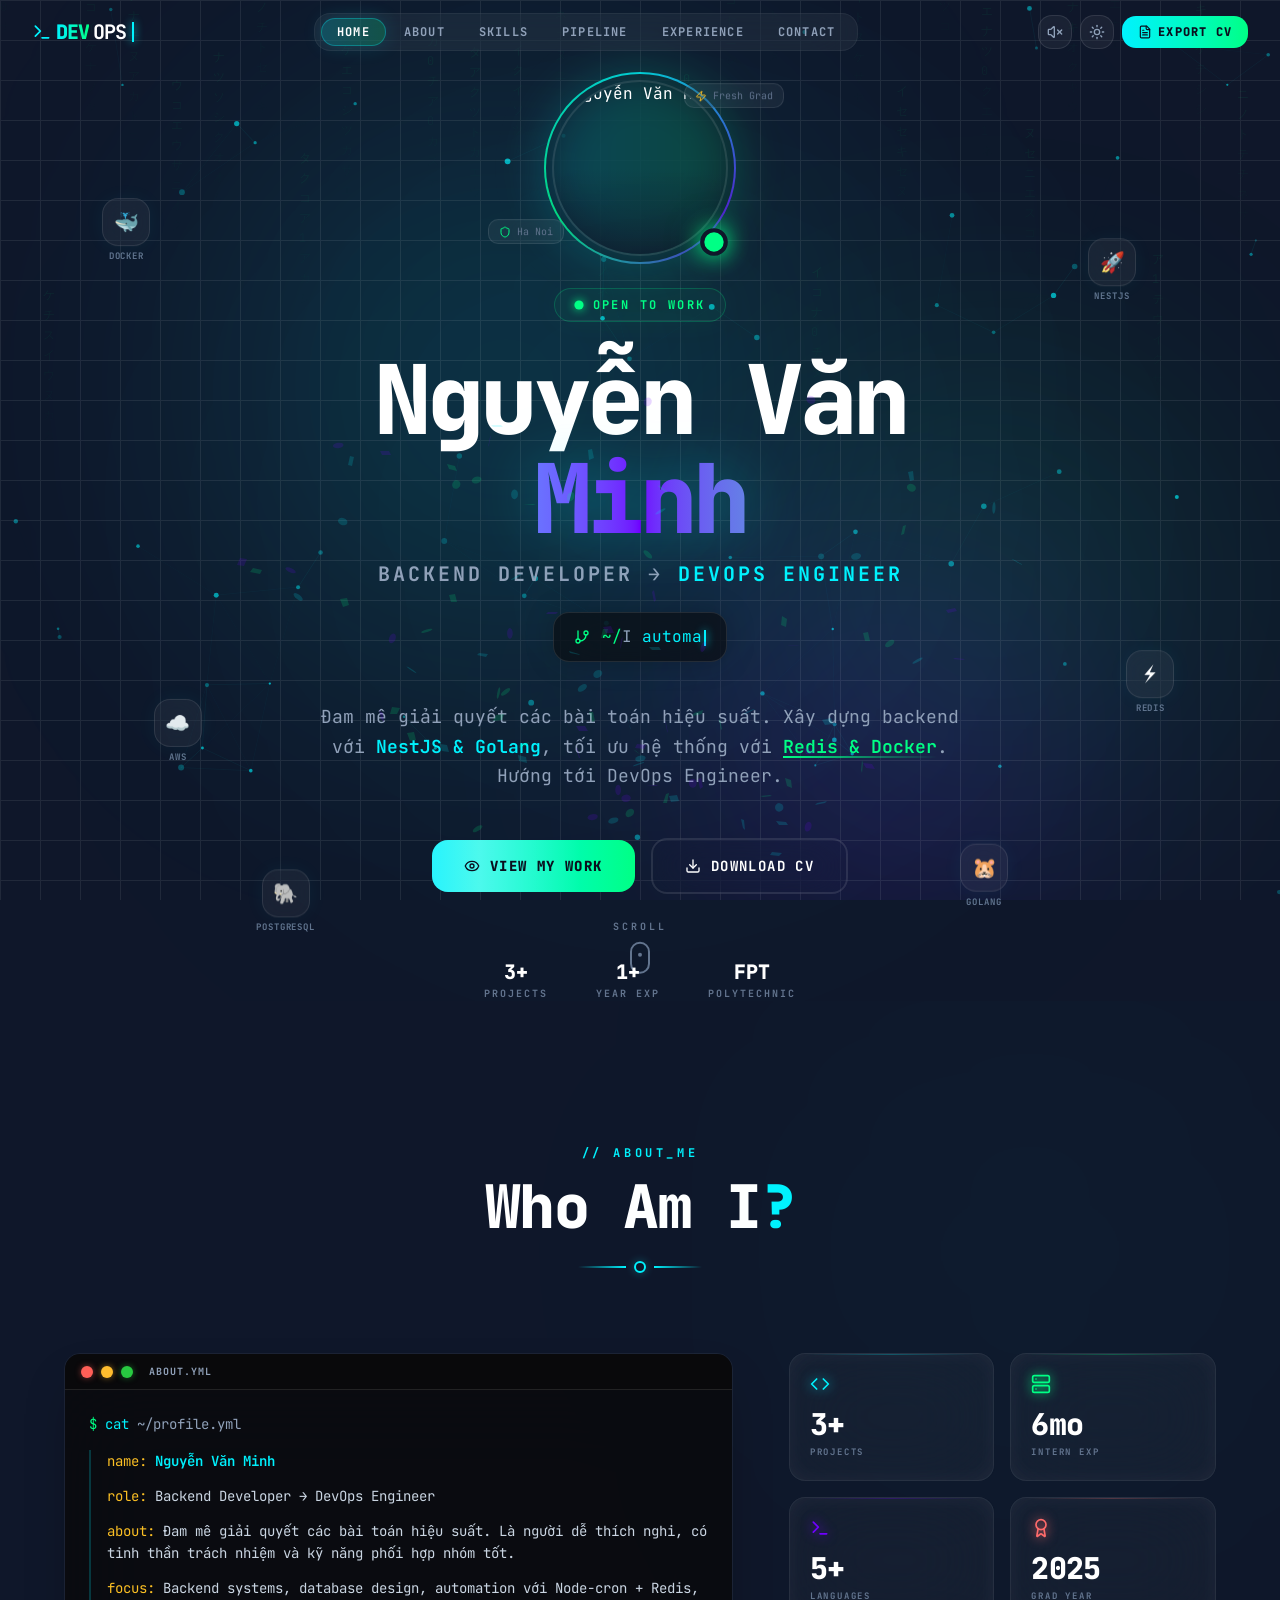
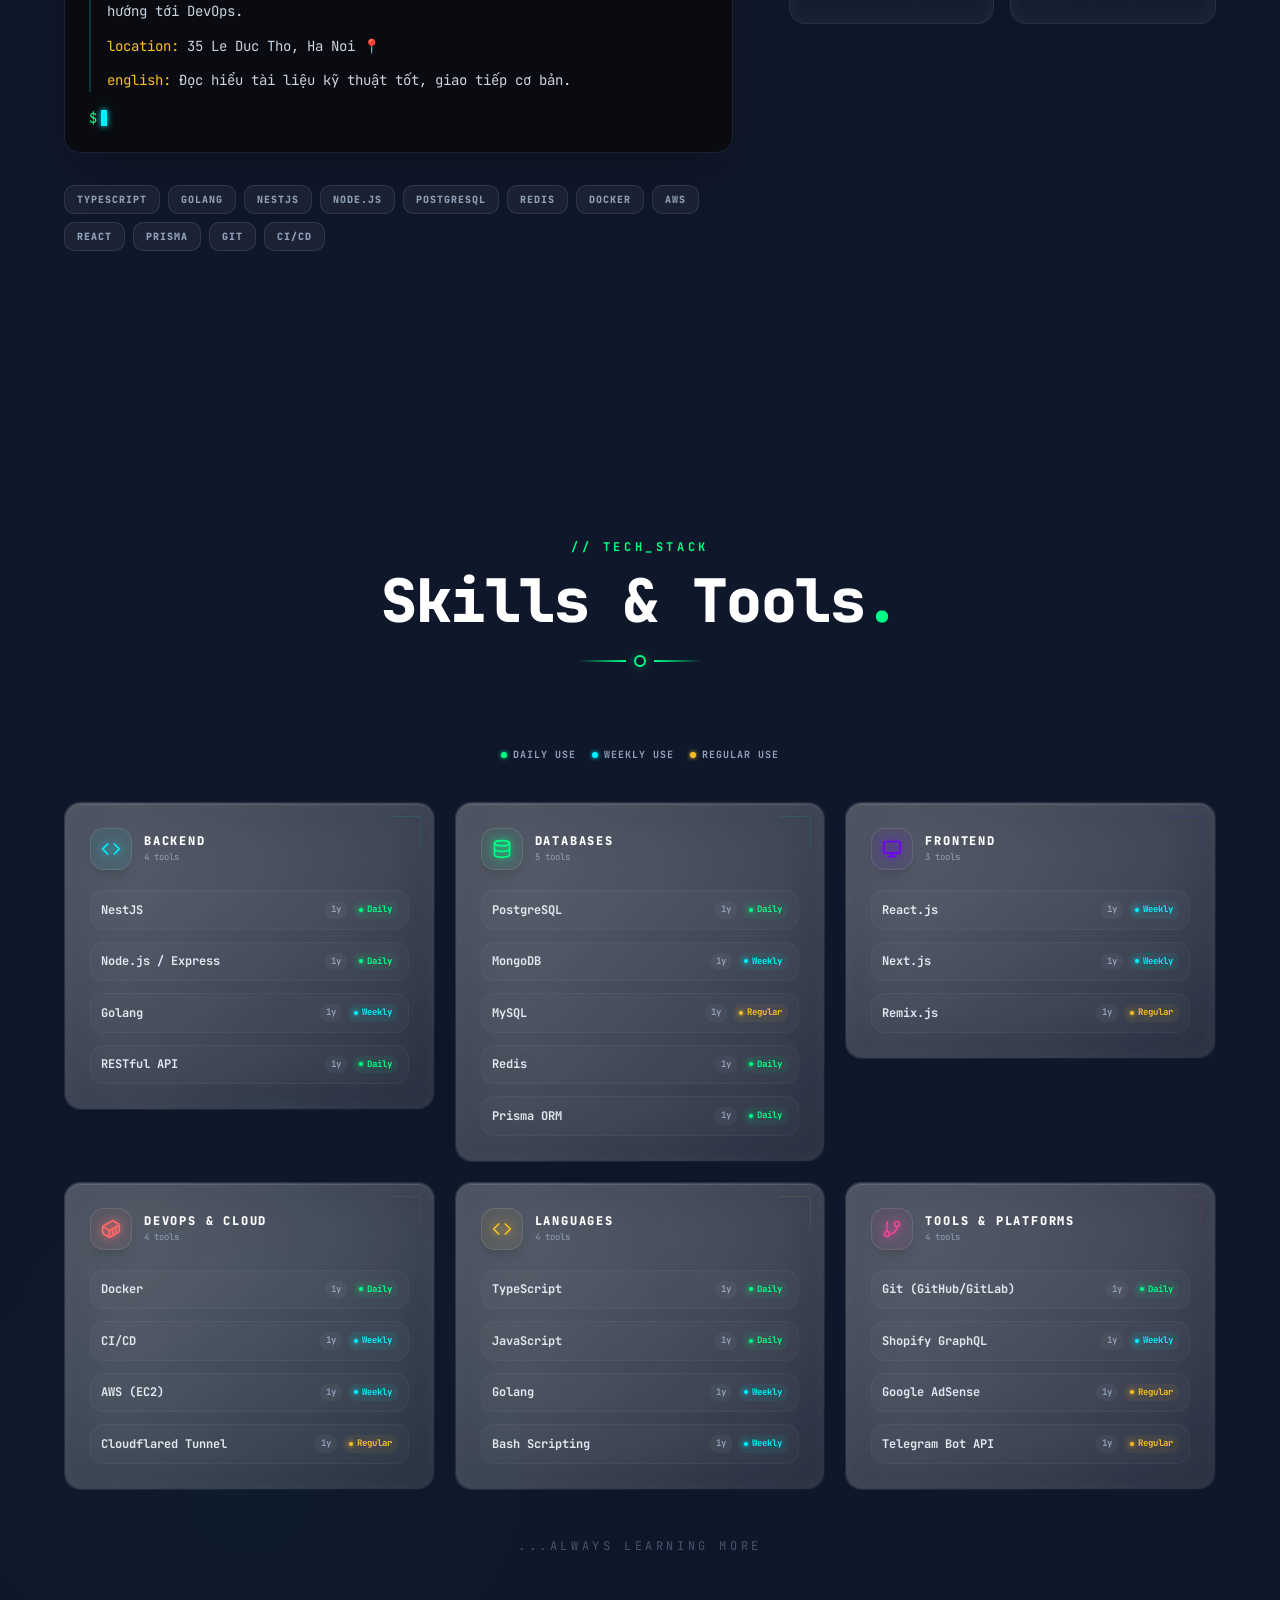
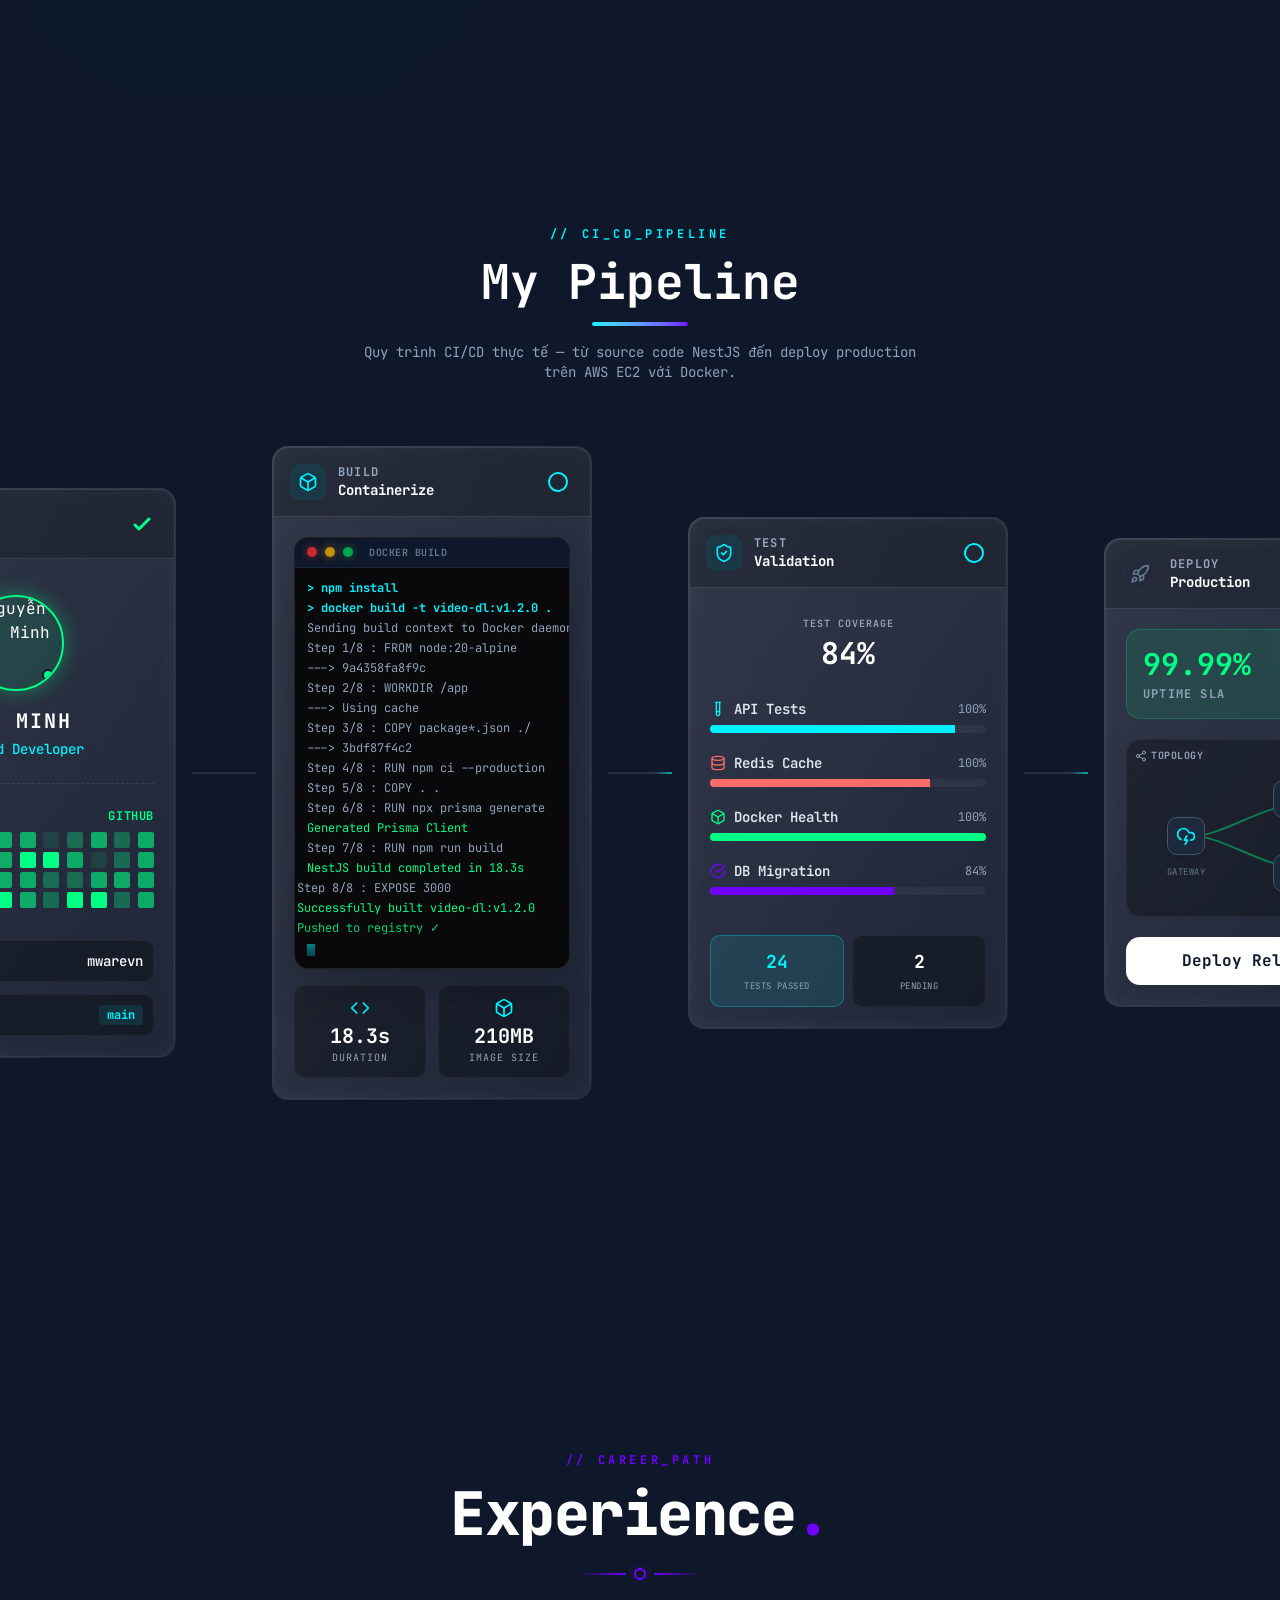
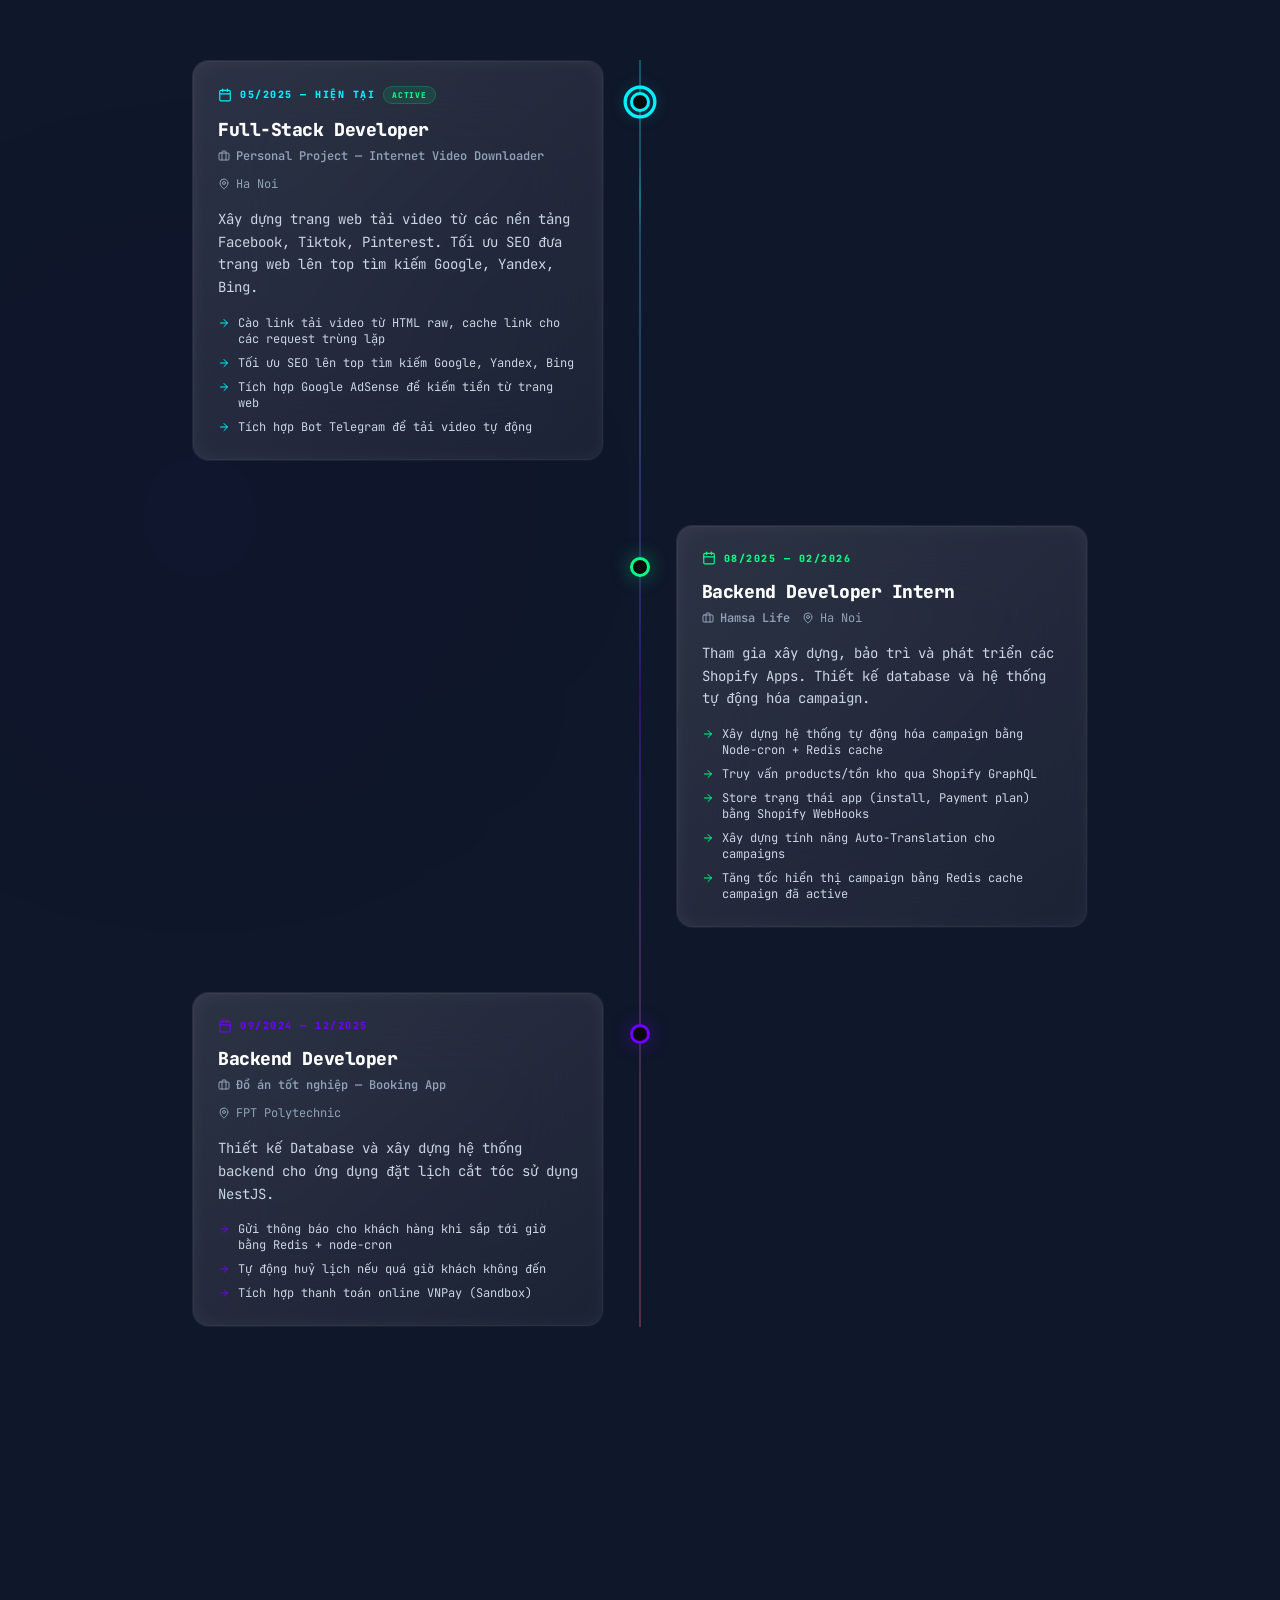
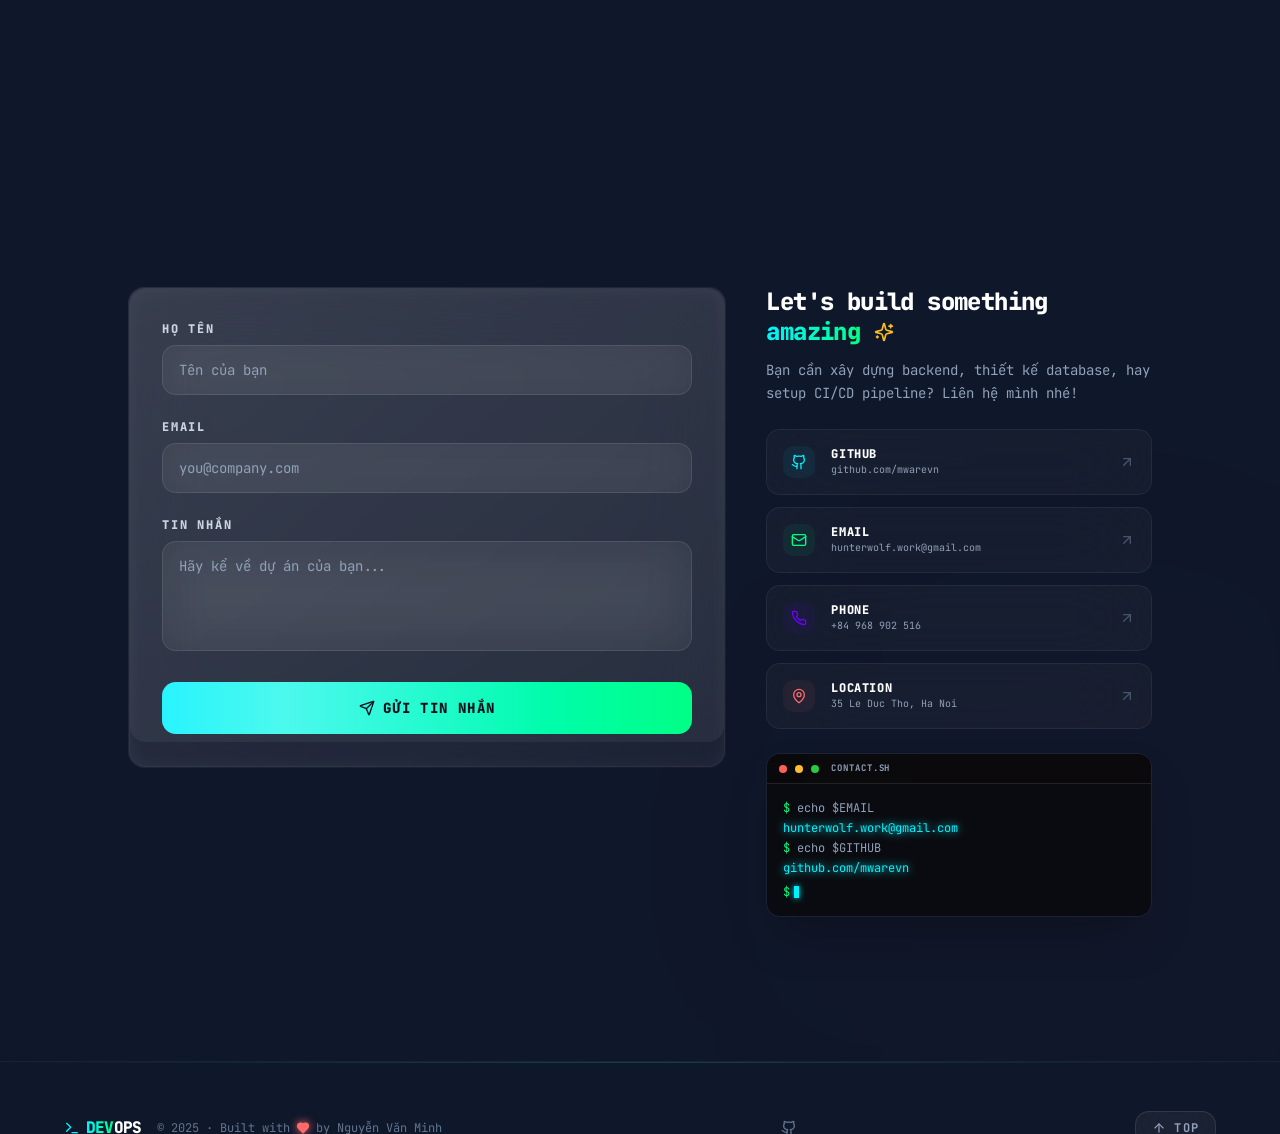
==== index.html @ 33ef6619 "Add files via upload" ====
<!DOCTYPE html>
  <html lang="en">
    <head>
      <meta charset="UTF-8" />
      <meta name="viewport" content="width=device-width, initial-scale=1.0" />
      <title>DevOps Engineer Portfolio Landing Page</title>
      <script type="module" crossorigin src="/assets/index-mAZN2UxW.js"></script>
      <link rel="stylesheet" crossorigin href="/assets/index-B9YhOsLS.css">
    </head>

    <body>
      <div id="root"></div>
    </body>
  </html>
---- assets/index-B9YhOsLS.css ----
@import"https://fonts.googleapis.com/css2?family=JetBrains+Mono:wght@100..800&family=Inter:wght@300;400;500;600;700;800;900&family=Outfit:wght@300;400;500;600;700;800;900&display=swap";/*! tailwindcss v4.1.12 | MIT License | https://tailwindcss.com */@layer properties{@supports (((-webkit-hyphens:none)) and (not (margin-trim:inline))) or ((-moz-orient:inline) and (not (color:rgb(from red r g b)))){*,:before,:after,::backdrop{--tw-translate-x:0;--tw-translate-y:0;--tw-translate-z:0;--tw-rotate-x:initial;--tw-rotate-y:initial;--tw-rotate-z:initial;--tw-skew-x:initial;--tw-skew-y:initial;--tw-space-y-reverse:0;--tw-space-x-reverse:0;--tw-border-style:solid;--tw-gradient-position:initial;--tw-gradient-from:#0000;--tw-gradient-via:#0000;--tw-gradient-to:#0000;--tw-gradient-stops:initial;--tw-gradient-via-stops:initial;--tw-gradient-from-position:0%;--tw-gradient-via-position:50%;--tw-gradient-to-position:100%;--tw-leading:initial;--tw-font-weight:initial;--tw-tracking:initial;--tw-ordinal:initial;--tw-slashed-zero:initial;--tw-numeric-figure:initial;--tw-numeric-spacing:initial;--tw-numeric-fraction:initial;--tw-shadow:0 0 #0000;--tw-shadow-color:initial;--tw-shadow-alpha:100%;--tw-inset-shadow:0 0 #0000;--tw-inset-shadow-color:initial;--tw-inset-shadow-alpha:100%;--tw-ring-color:initial;--tw-ring-shadow:0 0 #0000;--tw-inset-ring-color:initial;--tw-inset-ring-shadow:0 0 #0000;--tw-ring-inset:initial;--tw-ring-offset-width:0px;--tw-ring-offset-color:#fff;--tw-ring-offset-shadow:0 0 #0000;--tw-outline-style:solid;--tw-blur:initial;--tw-brightness:initial;--tw-contrast:initial;--tw-grayscale:initial;--tw-hue-rotate:initial;--tw-invert:initial;--tw-opacity:initial;--tw-saturate:initial;--tw-sepia:initial;--tw-drop-shadow:initial;--tw-drop-shadow-color:initial;--tw-drop-shadow-alpha:100%;--tw-drop-shadow-size:initial;--tw-backdrop-blur:initial;--tw-backdrop-brightness:initial;--tw-backdrop-contrast:initial;--tw-backdrop-grayscale:initial;--tw-backdrop-hue-rotate:initial;--tw-backdrop-invert:initial;--tw-backdrop-opacity:initial;--tw-backdrop-saturate:initial;--tw-backdrop-sepia:initial;--tw-duration:initial;--tw-ease:initial;--tw-scale-x:1;--tw-scale-y:1;--tw-scale-z:1;--tw-content:"";--tw-animation-delay:0s;--tw-animation-direction:normal;--tw-animation-duration:initial;--tw-animation-fill-mode:none;--tw-animation-iteration-count:1;--tw-enter-blur:0;--tw-enter-opacity:1;--tw-enter-rotate:0;--tw-enter-scale:1;--tw-enter-translate-x:0;--tw-enter-translate-y:0;--tw-exit-blur:0;--tw-exit-opacity:1;--tw-exit-rotate:0;--tw-exit-scale:1;--tw-exit-translate-x:0;--tw-exit-translate-y:0}}}body{color:#fff;background-color:#0f172a;font-family:Inter,Outfit,sans-serif;overflow-x:hidden}.font-mono{font-family:JetBrains Mono,monospace!important}html{scroll-behavior:smooth;overflow-x:hidden}::-webkit-scrollbar{width:6px;height:6px}::-webkit-scrollbar-track{background:0 0}::-webkit-scrollbar-thumb{background:#00f2fe26;border-radius:3px}::-webkit-scrollbar-thumb:hover{background:#00f2fe66}.custom-scrollbar::-webkit-scrollbar{width:4px;height:4px}.custom-scrollbar::-webkit-scrollbar-track{background:#0003;border-radius:4px}.custom-scrollbar::-webkit-scrollbar-thumb{background:#ffffff14;border-radius:4px}.custom-scrollbar::-webkit-scrollbar-thumb:hover{background:#00f2fe66}@keyframes spin-slow{0%{transform:rotate(0)}to{transform:rotate(360deg)}}.animate-spin-slow{animation:6s linear infinite spin-slow}.bg-gradient-conic{background:conic-gradient(#00f2fe,#7000ff,#00ff85,#00f2fe)}@keyframes shimmer{0%{background-position:-200% 0}to{background-position:200% 0}}::selection{color:#fff;background:#00f2fe40}@keyframes pulse-glow{0%,to{box-shadow:0 0 15px #00f2fe33}50%{box-shadow:0 0 25px #00f2fe66}}@layer theme{:root,:host{--font-sans:ui-sans-serif,system-ui,sans-serif,"Apple Color Emoji","Segoe UI Emoji","Segoe UI Symbol","Noto Color Emoji";--font-mono:ui-monospace,SFMono-Regular,Menlo,Monaco,Consolas,"Liberation Mono","Courier New",monospace;--color-red-400:oklch(70.4% .191 22.216);--color-red-500:oklch(63.7% .237 25.331);--color-yellow-500:oklch(79.5% .184 86.047);--color-green-500:oklch(72.3% .219 149.579);--color-cyan-200:oklch(91.7% .08 205.041);--color-blue-200:oklch(88.2% .059 254.128);--color-indigo-200:oklch(87% .065 274.039);--color-purple-400:oklch(71.4% .203 305.504);--color-slate-50:oklch(98.4% .003 247.858);--color-slate-100:oklch(96.8% .007 247.896);--color-slate-200:oklch(92.9% .013 255.508);--color-slate-300:oklch(86.9% .022 252.894);--color-slate-400:oklch(70.4% .04 256.788);--color-slate-500:oklch(55.4% .046 257.417);--color-slate-600:oklch(44.6% .043 257.281);--color-slate-700:oklch(37.2% .044 257.287);--color-slate-800:oklch(27.9% .041 260.031);--color-slate-900:oklch(20.8% .042 265.755);--color-gray-100:oklch(96.7% .003 264.542);--color-black:#000;--color-white:#fff;--spacing:.25rem;--container-sm:24rem;--container-md:28rem;--container-lg:32rem;--container-xl:36rem;--container-2xl:42rem;--container-3xl:48rem;--container-4xl:56rem;--container-5xl:64rem;--container-6xl:72rem;--container-7xl:80rem;--text-xs:.75rem;--text-xs--line-height:calc(1/.75);--text-sm:.875rem;--text-sm--line-height:calc(1.25/.875);--text-base:1rem;--text-base--line-height: 1.5 ;--text-lg:1.125rem;--text-lg--line-height:calc(1.75/1.125);--text-xl:1.25rem;--text-xl--line-height:calc(1.75/1.25);--text-2xl:1.5rem;--text-2xl--line-height:calc(2/1.5);--text-3xl:1.875rem;--text-3xl--line-height: 1.2 ;--text-4xl:2.25rem;--text-4xl--line-height:calc(2.5/2.25);--text-5xl:3rem;--text-5xl--line-height:1;--text-6xl:3.75rem;--text-6xl--line-height:1;--text-8xl:6rem;--text-8xl--line-height:1;--font-weight-normal:400;--font-weight-medium:500;--font-weight-semibold:600;--font-weight-bold:700;--font-weight-black:900;--tracking-tighter:-.05em;--tracking-tight:-.025em;--tracking-wider:.05em;--tracking-widest:.1em;--leading-tight:1.25;--leading-relaxed:1.625;--radius-xs:.125rem;--radius-2xl:1rem;--radius-3xl:1.5rem;--ease-in-out:cubic-bezier(.4,0,.2,1);--animate-pulse:pulse 2s cubic-bezier(.4,0,.6,1)infinite;--blur-sm:8px;--blur-md:12px;--blur-xl:24px;--blur-2xl:40px;--aspect-video:16/9;--default-transition-duration:.15s;--default-transition-timing-function:cubic-bezier(.4,0,.2,1);--default-font-family:var(--font-sans);--default-mono-font-family:var(--font-mono);--color-border:var(--border)}}@layer base{*,:after,:before,::backdrop{box-sizing:border-box;border:0 solid;margin:0;padding:0}::file-selector-button{box-sizing:border-box;border:0 solid;margin:0;padding:0}html,:host{-webkit-text-size-adjust:100%;-moz-tab-size:4;tab-size:4;line-height:1.5;font-family:var(--default-font-family,ui-sans-serif,system-ui,sans-serif,"Apple Color Emoji","Segoe UI Emoji","Segoe UI Symbol","Noto Color Emoji");font-feature-settings:var(--default-font-feature-settings,normal);font-variation-settings:var(--default-font-variation-settings,normal);-webkit-tap-highlight-color:transparent}hr{height:0;color:inherit;border-top-width:1px}abbr:where([title]){-webkit-text-decoration:underline dotted;text-decoration:underline dotted}h1,h2,h3,h4,h5,h6{font-size:inherit;font-weight:inherit}a{color:inherit;-webkit-text-decoration:inherit;text-decoration:inherit}b,strong{font-weight:bolder}code,kbd,samp,pre{font-family:var(--default-mono-font-family,ui-monospace,SFMono-Regular,Menlo,Monaco,Consolas,"Liberation Mono","Courier New",monospace);font-feature-settings:var(--default-mono-font-feature-settings,normal);font-variation-settings:var(--default-mono-font-variation-settings,normal);font-size:1em}small{font-size:80%}sub,sup{vertical-align:baseline;font-size:75%;line-height:0;position:relative}sub{bottom:-.25em}sup{top:-.5em}table{text-indent:0;border-color:inherit;border-collapse:collapse}:-moz-focusring{outline:auto}progress{vertical-align:baseline}summary{display:list-item}ol,ul,menu{list-style:none}img,svg,video,canvas,audio,iframe,embed,object{vertical-align:middle;display:block}img,video{max-width:100%;height:auto}button,input,select,optgroup,textarea{font:inherit;font-feature-settings:inherit;font-variation-settings:inherit;letter-spacing:inherit;color:inherit;opacity:1;background-color:#0000;border-radius:0}::file-selector-button{font:inherit;font-feature-settings:inherit;font-variation-settings:inherit;letter-spacing:inherit;color:inherit;opacity:1;background-color:#0000;border-radius:0}:where(select:is([multiple],[size])) optgroup{font-weight:bolder}:where(select:is([multiple],[size])) optgroup option{padding-inline-start:20px}::file-selector-button{margin-inline-end:4px}::placeholder{opacity:1}@supports (not ((-webkit-appearance:-apple-pay-button))) or (contain-intrinsic-size:1px){::placeholder{color:currentColor}@supports (color:color-mix(in lab,red,red)){::placeholder{color:color-mix(in oklab,currentcolor 50%,transparent)}}}textarea{resize:vertical}::-webkit-search-decoration{-webkit-appearance:none}::-webkit-date-and-time-value{min-height:1lh;text-align:inherit}::-webkit-datetime-edit{display:inline-flex}::-webkit-datetime-edit-fields-wrapper{padding:0}::-webkit-datetime-edit{padding-block:0}::-webkit-datetime-edit-year-field{padding-block:0}::-webkit-datetime-edit-month-field{padding-block:0}::-webkit-datetime-edit-day-field{padding-block:0}::-webkit-datetime-edit-hour-field{padding-block:0}::-webkit-datetime-edit-minute-field{padding-block:0}::-webkit-datetime-edit-second-field{padding-block:0}::-webkit-datetime-edit-millisecond-field{padding-block:0}::-webkit-datetime-edit-meridiem-field{padding-block:0}::-webkit-calendar-picker-indicator{line-height:1}:-moz-ui-invalid{box-shadow:none}button,input:where([type=button],[type=reset],[type=submit]){-webkit-appearance:button;-moz-appearance:button;appearance:button}::file-selector-button{-webkit-appearance:button;-moz-appearance:button;appearance:button}::-webkit-inner-spin-button{height:auto}::-webkit-outer-spin-button{height:auto}[hidden]:where(:not([hidden=until-found])){display:none!important}*{border-color:var(--border);outline-color:var(--ring)}@supports (color:color-mix(in lab,red,red)){*{outline-color:color-mix(in oklab,var(--ring)50%,transparent)}}body{background-color:var(--background);color:var(--foreground)}html{font-size:var(--font-size)}h1{font-size:var(--text-2xl);font-weight:var(--font-weight-medium);line-height:1.5}h2{font-size:var(--text-xl);font-weight:var(--font-weight-medium);line-height:1.5}h3{font-size:var(--text-lg);font-weight:var(--font-weight-medium);line-height:1.5}h4,label,button{font-size:var(--text-base);font-weight:var(--font-weight-medium);line-height:1.5}input{font-size:var(--text-base);font-weight:var(--font-weight-normal);line-height:1.5}}@layer components;@layer utilities{.\@container\/card-header{container:card-header/inline-size}.pointer-events-none{pointer-events:none}.invisible{visibility:hidden}.sr-only{clip:rect(0,0,0,0);white-space:nowrap;border-width:0;width:1px;height:1px;margin:-1px;padding:0;position:absolute;overflow:hidden}.absolute{position:absolute}.fixed{position:fixed}.relative{position:relative}.-inset-1{inset:calc(var(--spacing)*-1)}.-inset-2{inset:calc(var(--spacing)*-2)}.inset-0{inset:calc(var(--spacing)*0)}.inset-\[2px\]{top:2px;right:2px;bottom:2px;left:2px}.inset-x-0{inset-inline:calc(var(--spacing)*0)}.inset-y-0{inset-block:calc(var(--spacing)*0)}.-top-8{top:calc(var(--spacing)*-8)}.-top-12{top:calc(var(--spacing)*-12)}.top-0{top:calc(var(--spacing)*0)}.top-1\.5{top:calc(var(--spacing)*1.5)}.top-1\/2{top:50%}.top-1\/3{top:33.3333%}.top-2{top:calc(var(--spacing)*2)}.top-3{top:calc(var(--spacing)*3)}.top-3\.5{top:calc(var(--spacing)*3.5)}.top-4{top:calc(var(--spacing)*4)}.top-8{top:calc(var(--spacing)*8)}.top-10{top:calc(var(--spacing)*10)}.top-20{top:calc(var(--spacing)*20)}.top-\[1px\]{top:1px}.top-\[15\%\]{top:15%}.top-\[40\%\]{top:40%}.top-\[50\%\]{top:50%}.top-\[60\%\]{top:60%}.top-auto{top:auto}.top-full{top:100%}.-right-6{right:calc(var(--spacing)*-6)}.-right-12{right:calc(var(--spacing)*-12)}.-right-14{right:calc(var(--spacing)*-14)}.right-0{right:calc(var(--spacing)*0)}.right-1{right:calc(var(--spacing)*1)}.right-2{right:calc(var(--spacing)*2)}.right-3{right:calc(var(--spacing)*3)}.right-4{right:calc(var(--spacing)*4)}.right-6{right:calc(var(--spacing)*6)}.right-\[15\%\]{right:15%}.-bottom-6{bottom:calc(var(--spacing)*-6)}.-bottom-12{bottom:calc(var(--spacing)*-12)}.bottom-0{bottom:calc(var(--spacing)*0)}.bottom-1{bottom:calc(var(--spacing)*1)}.bottom-1\/2{bottom:50%}.bottom-1\/4{bottom:25%}.bottom-2{bottom:calc(var(--spacing)*2)}.bottom-4{bottom:calc(var(--spacing)*4)}.bottom-8{bottom:calc(var(--spacing)*8)}.bottom-10{bottom:calc(var(--spacing)*10)}.-left-12{left:calc(var(--spacing)*-12)}.-left-16{left:calc(var(--spacing)*-16)}.-left-\[45px\]{left:-45px}.left-0{left:calc(var(--spacing)*0)}.left-1{left:calc(var(--spacing)*1)}.left-1\/2{left:50%}.left-2{left:calc(var(--spacing)*2)}.left-4{left:calc(var(--spacing)*4)}.left-6{left:calc(var(--spacing)*6)}.left-\[18px\]{left:18px}.left-\[20\%\]{left:20%}.left-\[21px\]{left:21px}.left-\[50\%\]{left:50%}.left-\[60\%\]{left:60%}.left-\[130px\]{left:130px}.isolate{isolation:isolate}.-z-10{z-index:-10}.z-0{z-index:0}.z-10{z-index:10}.z-20{z-index:20}.z-50{z-index:50}.z-\[1\]{z-index:1}.z-\[99\]{z-index:99}.z-\[100\]{z-index:100}.z-\[200\]{z-index:200}.col-start-2{grid-column-start:2}.row-span-2{grid-row:span 2/span 2}.row-start-1{grid-row-start:1}.-mx-1{margin-inline:calc(var(--spacing)*-1)}.mx-2{margin-inline:calc(var(--spacing)*2)}.mx-3\.5{margin-inline:calc(var(--spacing)*3.5)}.mx-auto{margin-inline:auto}.my-0\.5{margin-block:calc(var(--spacing)*.5)}.my-1{margin-block:calc(var(--spacing)*1)}.my-4{margin-block:calc(var(--spacing)*4)}.-mt-0\.5{margin-top:calc(var(--spacing)*-.5)}.-mt-1{margin-top:calc(var(--spacing)*-1)}.-mt-4{margin-top:calc(var(--spacing)*-4)}.mt-0\.5{margin-top:calc(var(--spacing)*.5)}.mt-1{margin-top:calc(var(--spacing)*1)}.mt-1\.5{margin-top:calc(var(--spacing)*1.5)}.mt-2{margin-top:calc(var(--spacing)*2)}.mt-4{margin-top:calc(var(--spacing)*4)}.mt-12{margin-top:calc(var(--spacing)*12)}.mt-16{margin-top:calc(var(--spacing)*16)}.mt-auto{margin-top:auto}.mb-1{margin-bottom:calc(var(--spacing)*1)}.mb-1\.5{margin-bottom:calc(var(--spacing)*1.5)}.mb-2{margin-bottom:calc(var(--spacing)*2)}.mb-3{margin-bottom:calc(var(--spacing)*3)}.mb-4{margin-bottom:calc(var(--spacing)*4)}.mb-5{margin-bottom:calc(var(--spacing)*5)}.mb-6{margin-bottom:calc(var(--spacing)*6)}.mb-8{margin-bottom:calc(var(--spacing)*8)}.mb-10{margin-bottom:calc(var(--spacing)*10)}.mb-12{margin-bottom:calc(var(--spacing)*12)}.mb-16{margin-bottom:calc(var(--spacing)*16)}.mb-20{margin-bottom:calc(var(--spacing)*20)}.-ml-4{margin-left:calc(var(--spacing)*-4)}.ml-0\.5{margin-left:calc(var(--spacing)*.5)}.ml-1{margin-left:calc(var(--spacing)*1)}.ml-2{margin-left:calc(var(--spacing)*2)}.ml-auto{margin-left:auto}.line-clamp-1{-webkit-line-clamp:1;-webkit-box-orient:vertical;display:-webkit-box;overflow:hidden}.block{display:block}.flex{display:flex}.grid{display:grid}.hidden{display:none}.inline{display:inline}.inline-block{display:inline-block}.inline-flex{display:inline-flex}.table{display:table}.table-caption{display:table-caption}.table-cell{display:table-cell}.table-row{display:table-row}.field-sizing-content{field-sizing:content}.aspect-square{aspect-ratio:1}.aspect-video{aspect-ratio:var(--aspect-video)}.size-2{width:calc(var(--spacing)*2);height:calc(var(--spacing)*2)}.size-2\.5{width:calc(var(--spacing)*2.5);height:calc(var(--spacing)*2.5)}.size-3{width:calc(var(--spacing)*3);height:calc(var(--spacing)*3)}.size-3\.5{width:calc(var(--spacing)*3.5);height:calc(var(--spacing)*3.5)}.size-4{width:calc(var(--spacing)*4);height:calc(var(--spacing)*4)}.size-7{width:calc(var(--spacing)*7);height:calc(var(--spacing)*7)}.size-8{width:calc(var(--spacing)*8);height:calc(var(--spacing)*8)}.size-9{width:calc(var(--spacing)*9);height:calc(var(--spacing)*9)}.size-10{width:calc(var(--spacing)*10);height:calc(var(--spacing)*10)}.size-full{width:100%;height:100%}.h-1{height:calc(var(--spacing)*1)}.h-1\.5{height:calc(var(--spacing)*1.5)}.h-2{height:calc(var(--spacing)*2)}.h-2\.5{height:calc(var(--spacing)*2.5)}.h-3{height:calc(var(--spacing)*3)}.h-3\.5{height:calc(var(--spacing)*3.5)}.h-4{height:calc(var(--spacing)*4)}.h-5{height:calc(var(--spacing)*5)}.h-6{height:calc(var(--spacing)*6)}.h-7{height:calc(var(--spacing)*7)}.h-8{height:calc(var(--spacing)*8)}.h-9{height:calc(var(--spacing)*9)}.h-10{height:calc(var(--spacing)*10)}.h-12{height:calc(var(--spacing)*12)}.h-14{height:calc(var(--spacing)*14)}.h-16{height:calc(var(--spacing)*16)}.h-20{height:calc(var(--spacing)*20)}.h-24{height:calc(var(--spacing)*24)}.h-32{height:calc(var(--spacing)*32)}.h-36{height:calc(var(--spacing)*36)}.h-40{height:calc(var(--spacing)*40)}.h-\[1\.15rem\]{height:1.15rem}.h-\[1px\]{height:1px}.h-\[2px\]{height:2px}.h-\[400px\]{height:400px}.h-\[450px\]{height:450px}.h-\[500px\]{height:500px}.h-\[800px\]{height:800px}.h-\[calc\(100\%-1px\)\]{height:calc(100% - 1px)}.h-\[var\(--radix-navigation-menu-viewport-height\)\]{height:var(--radix-navigation-menu-viewport-height)}.h-\[var\(--radix-select-trigger-height\)\]{height:var(--radix-select-trigger-height)}.h-auto{height:auto}.h-full{height:100%}.h-px{height:1px}.h-svh{height:100svh}.max-h-\(--radix-context-menu-content-available-height\){max-height:var(--radix-context-menu-content-available-height)}.max-h-\(--radix-dropdown-menu-content-available-height\){max-height:var(--radix-dropdown-menu-content-available-height)}.max-h-\(--radix-select-content-available-height\){max-height:var(--radix-select-content-available-height)}.max-h-\[90vh\]{max-height:90vh}.max-h-\[300px\]{max-height:300px}.max-h-\[calc\(90vh-80px\)\]{max-height:calc(90vh - 80px)}.min-h-0{min-height:calc(var(--spacing)*0)}.min-h-4{min-height:calc(var(--spacing)*4)}.min-h-16{min-height:calc(var(--spacing)*16)}.min-h-\[600px\]{min-height:600px}.min-h-screen{min-height:100vh}.min-h-svh{min-height:100svh}.w-\(--sidebar-width\){width:var(--sidebar-width)}.w-0{width:calc(var(--spacing)*0)}.w-1{width:calc(var(--spacing)*1)}.w-1\.5{width:calc(var(--spacing)*1.5)}.w-1\/3{width:33.3333%}.w-2{width:calc(var(--spacing)*2)}.w-2\.5{width:calc(var(--spacing)*2.5)}.w-3{width:calc(var(--spacing)*3)}.w-3\.5{width:calc(var(--spacing)*3.5)}.w-3\/4{width:75%}.w-4{width:calc(var(--spacing)*4)}.w-5{width:calc(var(--spacing)*5)}.w-6{width:calc(var(--spacing)*6)}.w-8{width:calc(var(--spacing)*8)}.w-9{width:calc(var(--spacing)*9)}.w-10{width:calc(var(--spacing)*10)}.w-12{width:calc(var(--spacing)*12)}.w-20{width:calc(var(--spacing)*20)}.w-24{width:calc(var(--spacing)*24)}.w-32{width:calc(var(--spacing)*32)}.w-36{width:calc(var(--spacing)*36)}.w-40{width:calc(var(--spacing)*40)}.w-64{width:calc(var(--spacing)*64)}.w-72{width:calc(var(--spacing)*72)}.w-\[2px\]{width:2px}.w-\[5px\]{width:5px}.w-\[6px\]{width:6px}.w-\[100px\]{width:100px}.w-\[400px\]{width:400px}.w-\[450px\]{width:450px}.w-\[500px\]{width:500px}.w-\[800px\]{width:800px}.w-auto{width:auto}.w-fit{width:fit-content}.w-full{width:100%}.w-max{width:max-content}.w-px{width:1px}.max-w-\(--skeleton-width\){max-width:var(--skeleton-width)}.max-w-2xl{max-width:var(--container-2xl)}.max-w-3xl{max-width:var(--container-3xl)}.max-w-4xl{max-width:var(--container-4xl)}.max-w-5xl{max-width:var(--container-5xl)}.max-w-6xl{max-width:var(--container-6xl)}.max-w-7xl{max-width:var(--container-7xl)}.max-w-\[1400px\]{max-width:1400px}.max-w-\[calc\(100\%-2rem\)\]{max-width:calc(100% - 2rem)}.max-w-max{max-width:max-content}.max-w-md{max-width:var(--container-md)}.max-w-xl{max-width:var(--container-xl)}.min-w-0{min-width:calc(var(--spacing)*0)}.min-w-5{min-width:calc(var(--spacing)*5)}.min-w-8{min-width:calc(var(--spacing)*8)}.min-w-9{min-width:calc(var(--spacing)*9)}.min-w-10{min-width:calc(var(--spacing)*10)}.min-w-\[8rem\]{min-width:8rem}.min-w-\[12rem\]{min-width:12rem}.min-w-\[var\(--radix-select-trigger-width\)\]{min-width:var(--radix-select-trigger-width)}.flex-1{flex:1}.shrink-0{flex-shrink:0}.grow{flex-grow:1}.grow-0{flex-grow:0}.basis-full{flex-basis:100%}.caption-bottom{caption-side:bottom}.border-collapse{border-collapse:collapse}.origin-\(--radix-context-menu-content-transform-origin\){transform-origin:var(--radix-context-menu-content-transform-origin)}.origin-\(--radix-dropdown-menu-content-transform-origin\){transform-origin:var(--radix-dropdown-menu-content-transform-origin)}.origin-\(--radix-hover-card-content-transform-origin\){transform-origin:var(--radix-hover-card-content-transform-origin)}.origin-\(--radix-menubar-content-transform-origin\){transform-origin:var(--radix-menubar-content-transform-origin)}.origin-\(--radix-popover-content-transform-origin\){transform-origin:var(--radix-popover-content-transform-origin)}.origin-\(--radix-select-content-transform-origin\){transform-origin:var(--radix-select-content-transform-origin)}.origin-\(--radix-tooltip-content-transform-origin\){transform-origin:var(--radix-tooltip-content-transform-origin)}.-translate-x-1\/2{--tw-translate-x: -50% ;translate:var(--tw-translate-x)var(--tw-translate-y)}.-translate-x-full{--tw-translate-x:-100%;translate:var(--tw-translate-x)var(--tw-translate-y)}.-translate-x-px{--tw-translate-x:-1px;translate:var(--tw-translate-x)var(--tw-translate-y)}.translate-x-10{--tw-translate-x:calc(var(--spacing)*10);translate:var(--tw-translate-x)var(--tw-translate-y)}.translate-x-\[-50\%\]{--tw-translate-x:-50%;translate:var(--tw-translate-x)var(--tw-translate-y)}.translate-x-px{--tw-translate-x:1px;translate:var(--tw-translate-x)var(--tw-translate-y)}.-translate-y-1\/2{--tw-translate-y: -50% ;translate:var(--tw-translate-x)var(--tw-translate-y)}.-translate-y-10{--tw-translate-y:calc(var(--spacing)*-10);translate:var(--tw-translate-x)var(--tw-translate-y)}.translate-y-0\.5{--tw-translate-y:calc(var(--spacing)*.5);translate:var(--tw-translate-x)var(--tw-translate-y)}.translate-y-\[-50\%\]{--tw-translate-y:-50%;translate:var(--tw-translate-x)var(--tw-translate-y)}.translate-y-\[calc\(-50\%_-_2px\)\]{--tw-translate-y: calc(-50% - 2px) ;translate:var(--tw-translate-x)var(--tw-translate-y)}.rotate-45{rotate:45deg}.rotate-90{rotate:90deg}.skew-x-12{--tw-skew-x:skewX(12deg);transform:var(--tw-rotate-x,)var(--tw-rotate-y,)var(--tw-rotate-z,)var(--tw-skew-x,)var(--tw-skew-y,)}.transform{transform:var(--tw-rotate-x,)var(--tw-rotate-y,)var(--tw-rotate-z,)var(--tw-skew-x,)var(--tw-skew-y,)}.animate-\[shimmer_2s_infinite\]{animation:2s infinite shimmer}.animate-caret-blink{animation:1.25s ease-out infinite caret-blink}.animate-in{animation:enter var(--tw-animation-duration,var(--tw-duration,.15s))var(--tw-ease,ease)var(--tw-animation-delay,0s)var(--tw-animation-iteration-count,1)var(--tw-animation-direction,normal)var(--tw-animation-fill-mode,none)}.animate-pulse{animation:var(--animate-pulse)}.cursor-default{cursor:default}.cursor-pointer{cursor:pointer}.cursor-wait{cursor:wait}.touch-none{touch-action:none}.resize{resize:both}.resize-none{resize:none}.scroll-my-1{scroll-margin-block:calc(var(--spacing)*1)}.scroll-py-1{scroll-padding-block:calc(var(--spacing)*1)}.list-none{list-style-type:none}.auto-rows-min{grid-auto-rows:min-content}.grid-cols-2{grid-template-columns:repeat(2,minmax(0,1fr))}.grid-cols-\[0_1fr\]{grid-template-columns:0 1fr}.grid-rows-\[auto_auto\]{grid-template-rows:auto auto}.flex-col{flex-direction:column}.flex-col-reverse{flex-direction:column-reverse}.flex-row{flex-direction:row}.flex-wrap{flex-wrap:wrap}.items-center{align-items:center}.items-end{align-items:flex-end}.items-start{align-items:flex-start}.items-stretch{align-items:stretch}.justify-between{justify-content:space-between}.justify-center{justify-content:center}.justify-end{justify-content:flex-end}.justify-items-start{justify-items:start}.gap-0\.5{gap:calc(var(--spacing)*.5)}.gap-1{gap:calc(var(--spacing)*1)}.gap-1\.5{gap:calc(var(--spacing)*1.5)}.gap-2{gap:calc(var(--spacing)*2)}.gap-2\.5{gap:calc(var(--spacing)*2.5)}.gap-3{gap:calc(var(--spacing)*3)}.gap-4{gap:calc(var(--spacing)*4)}.gap-5{gap:calc(var(--spacing)*5)}.gap-6{gap:calc(var(--spacing)*6)}.gap-8{gap:calc(var(--spacing)*8)}.gap-10{gap:calc(var(--spacing)*10)}.gap-12{gap:calc(var(--spacing)*12)}:where(.space-y-1>:not(:last-child)){--tw-space-y-reverse:0;margin-block-start:calc(calc(var(--spacing)*1)*var(--tw-space-y-reverse));margin-block-end:calc(calc(var(--spacing)*1)*calc(1 - var(--tw-space-y-reverse)))}:where(.space-y-2>:not(:last-child)){--tw-space-y-reverse:0;margin-block-start:calc(calc(var(--spacing)*2)*var(--tw-space-y-reverse));margin-block-end:calc(calc(var(--spacing)*2)*calc(1 - var(--tw-space-y-reverse)))}:where(.space-y-3>:not(:last-child)){--tw-space-y-reverse:0;margin-block-start:calc(calc(var(--spacing)*3)*var(--tw-space-y-reverse));margin-block-end:calc(calc(var(--spacing)*3)*calc(1 - var(--tw-space-y-reverse)))}:where(.space-y-4>:not(:last-child)){--tw-space-y-reverse:0;margin-block-start:calc(calc(var(--spacing)*4)*var(--tw-space-y-reverse));margin-block-end:calc(calc(var(--spacing)*4)*calc(1 - var(--tw-space-y-reverse)))}:where(.space-y-6>:not(:last-child)){--tw-space-y-reverse:0;margin-block-start:calc(calc(var(--spacing)*6)*var(--tw-space-y-reverse));margin-block-end:calc(calc(var(--spacing)*6)*calc(1 - var(--tw-space-y-reverse)))}:where(.space-y-8>:not(:last-child)){--tw-space-y-reverse:0;margin-block-start:calc(calc(var(--spacing)*8)*var(--tw-space-y-reverse));margin-block-end:calc(calc(var(--spacing)*8)*calc(1 - var(--tw-space-y-reverse)))}:where(.space-x-1>:not(:last-child)){--tw-space-x-reverse:0;margin-inline-start:calc(calc(var(--spacing)*1)*var(--tw-space-x-reverse));margin-inline-end:calc(calc(var(--spacing)*1)*calc(1 - var(--tw-space-x-reverse)))}.gap-y-0\.5{row-gap:calc(var(--spacing)*.5)}.self-start{align-self:flex-start}.justify-self-end{justify-self:flex-end}.truncate{text-overflow:ellipsis;white-space:nowrap;overflow:hidden}.overflow-auto{overflow:auto}.overflow-hidden{overflow:hidden}.overflow-x-auto{overflow-x:auto}.overflow-x-hidden{overflow-x:hidden}.overflow-y-auto{overflow-y:auto}.rounded{border-radius:.25rem}.rounded-2xl{border-radius:var(--radius-2xl)}.rounded-3xl{border-radius:var(--radius-3xl)}.rounded-\[2px\]{border-radius:2px}.rounded-\[4px\]{border-radius:4px}.rounded-\[inherit\]{border-radius:inherit}.rounded-full{border-radius:3.40282e38px}.rounded-lg{border-radius:var(--radius)}.rounded-md{border-radius:calc(var(--radius) - 2px)}.rounded-none{border-radius:0}.rounded-sm{border-radius:calc(var(--radius) - 4px)}.rounded-xl{border-radius:calc(var(--radius) + 4px)}.rounded-xs{border-radius:var(--radius-xs)}.rounded-tl-sm{border-top-left-radius:calc(var(--radius) - 4px)}.border{border-style:var(--tw-border-style);border-width:1px}.border-2{border-style:var(--tw-border-style);border-width:2px}.border-\[1\.5px\]{border-style:var(--tw-border-style);border-width:1.5px}.border-\[3px\]{border-style:var(--tw-border-style);border-width:3px}.border-y{border-block-style:var(--tw-border-style);border-block-width:1px}.border-t{border-top-style:var(--tw-border-style);border-top-width:1px}.border-r{border-right-style:var(--tw-border-style);border-right-width:1px}.border-b{border-bottom-style:var(--tw-border-style);border-bottom-width:1px}.border-l{border-left-style:var(--tw-border-style);border-left-width:1px}.border-l-2{border-left-style:var(--tw-border-style);border-left-width:2px}.border-dashed{--tw-border-style:dashed;border-style:dashed}.border-\(--color-border\){border-color:var(--color-border)}.border-\[\#0F172A\]{border-color:#0f172a}.border-\[\#0a0f1e\]{border-color:#0a0f1e}.border-\[\#00F2FE\]{border-color:#00f2fe}.border-\[\#00F2FE\]\/20{border-color:#00f2fe33}.border-\[\#00F2FE\]\/30{border-color:#00f2fe4d}.border-\[\#00F2FE\]\/50{border-color:#00f2fe80}.border-\[\#00FF85\]{border-color:#00ff85}.border-\[\#00FF85\]\/20{border-color:#00ff8533}.border-\[\#00FF85\]\/30{border-color:#00ff854d}.border-\[\#7000FF\]{border-color:#7000ff}.border-\[\#FF6B6B\]{border-color:#ff6b6b}.border-black\/5{border-color:#0000000d}@supports (color:color-mix(in lab,red,red)){.border-black\/5{border-color:color-mix(in oklab,var(--color-black)5%,transparent)}}.border-border\/50{border-color:var(--border)}@supports (color:color-mix(in lab,red,red)){.border-border\/50{border-color:color-mix(in oklab,var(--border)50%,transparent)}}.border-current{border-color:currentColor}.border-input{border-color:var(--input)}.border-primary{border-color:var(--primary)}.border-red-400\/30{border-color:#ff65684d}@supports (color:color-mix(in lab,red,red)){.border-red-400\/30{border-color:color-mix(in oklab,var(--color-red-400)30%,transparent)}}.border-sidebar-border{border-color:var(--sidebar-border)}.border-slate-200{border-color:var(--color-slate-200)}.border-slate-200\/20{border-color:#e2e8f033}@supports (color:color-mix(in lab,red,red)){.border-slate-200\/20{border-color:color-mix(in oklab,var(--color-slate-200)20%,transparent)}}.border-slate-200\/50{border-color:#e2e8f080}@supports (color:color-mix(in lab,red,red)){.border-slate-200\/50{border-color:color-mix(in oklab,var(--color-slate-200)50%,transparent)}}.border-slate-200\/80{border-color:#e2e8f0cc}@supports (color:color-mix(in lab,red,red)){.border-slate-200\/80{border-color:color-mix(in oklab,var(--color-slate-200)80%,transparent)}}.border-slate-300{border-color:var(--color-slate-300)}.border-slate-300\/30{border-color:#cad5e24d}@supports (color:color-mix(in lab,red,red)){.border-slate-300\/30{border-color:color-mix(in oklab,var(--color-slate-300)30%,transparent)}}.border-slate-400{border-color:var(--color-slate-400)}.border-slate-400\/30{border-color:#90a1b94d}@supports (color:color-mix(in lab,red,red)){.border-slate-400\/30{border-color:color-mix(in oklab,var(--color-slate-400)30%,transparent)}}.border-slate-900{border-color:var(--color-slate-900)}.border-transparent{border-color:#0000}.border-white\/5{border-color:#ffffff0d}@supports (color:color-mix(in lab,red,red)){.border-white\/5{border-color:color-mix(in oklab,var(--color-white)5%,transparent)}}.border-white\/10{border-color:#ffffff1a}@supports (color:color-mix(in lab,red,red)){.border-white\/10{border-color:color-mix(in oklab,var(--color-white)10%,transparent)}}.border-white\/15{border-color:#ffffff26}@supports (color:color-mix(in lab,red,red)){.border-white\/15{border-color:color-mix(in oklab,var(--color-white)15%,transparent)}}.border-white\/20{border-color:#fff3}@supports (color:color-mix(in lab,red,red)){.border-white\/20{border-color:color-mix(in oklab,var(--color-white)20%,transparent)}}.border-white\/30{border-color:#ffffff4d}@supports (color:color-mix(in lab,red,red)){.border-white\/30{border-color:color-mix(in oklab,var(--color-white)30%,transparent)}}.border-white\/40{border-color:#fff6}@supports (color:color-mix(in lab,red,red)){.border-white\/40{border-color:color-mix(in oklab,var(--color-white)40%,transparent)}}.border-t-transparent{border-top-color:#0000}.border-l-transparent{border-left-color:#0000}.bg-\(--color-bg\){background-color:var(--color-bg)}.bg-\[\#0F172A\]{background-color:#0f172a}.bg-\[\#00F2FE\]{background-color:#00f2fe}.bg-\[\#00F2FE\]\/10{background-color:#00f2fe1a}.bg-\[\#00F2FE\]\/15{background-color:#00f2fe26}.bg-\[\#00F2FE\]\/20{background-color:#00f2fe33}.bg-\[\#00F2FE\]\/\[0\.03\]{background-color:#00f2fe08}.bg-\[\#00FF85\]{background-color:#00ff85}.bg-\[\#00FF85\]\/5{background-color:#00ff850d}.bg-\[\#00FF85\]\/10{background-color:#00ff851a}.bg-\[\#00FF85\]\/20{background-color:#00ff8533}.bg-\[\#00FF85\]\/\[0\.03\]{background-color:#00ff8508}.bg-\[\#28CA41\]{background-color:#28ca41}.bg-\[\#7000FF\]{background-color:#7000ff}.bg-\[\#7000FF\]\/15{background-color:#7000ff26}.bg-\[\#7000FF\]\/\[0\.03\]{background-color:#7000ff08}.bg-\[\#09090b\]{background-color:#09090b}.bg-\[\#09090b\]\/80{background-color:#09090bcc}.bg-\[\#FBBF24\]{background-color:#fbbf24}.bg-\[\#FF5F57\]{background-color:#ff5f57}.bg-\[\#FF6B6B\]{background-color:#ff6b6b}.bg-\[\#FF6B6B\]\/\[0\.03\]{background-color:#ff6b6b08}.bg-\[\#FFBD2E\]{background-color:#ffbd2e}.bg-accent{background-color:var(--accent)}.bg-background{background-color:var(--background)}.bg-black\/5{background-color:#0000000d}@supports (color:color-mix(in lab,red,red)){.bg-black\/5{background-color:color-mix(in oklab,var(--color-black)5%,transparent)}}.bg-black\/10{background-color:#0000001a}@supports (color:color-mix(in lab,red,red)){.bg-black\/10{background-color:color-mix(in oklab,var(--color-black)10%,transparent)}}.bg-black\/50{background-color:#00000080}@supports (color:color-mix(in lab,red,red)){.bg-black\/50{background-color:color-mix(in oklab,var(--color-black)50%,transparent)}}.bg-black\/60{background-color:#0009}@supports (color:color-mix(in lab,red,red)){.bg-black\/60{background-color:color-mix(in oklab,var(--color-black)60%,transparent)}}.bg-black\/70{background-color:#000000b3}@supports (color:color-mix(in lab,red,red)){.bg-black\/70{background-color:color-mix(in oklab,var(--color-black)70%,transparent)}}.bg-blue-200\/40{background-color:#bedbff66}@supports (color:color-mix(in lab,red,red)){.bg-blue-200\/40{background-color:color-mix(in oklab,var(--color-blue-200)40%,transparent)}}.bg-border{background-color:var(--border)}.bg-card{background-color:var(--card)}.bg-current{background-color:currentColor}.bg-cyan-200\/30{background-color:#a2f4fd4d}@supports (color:color-mix(in lab,red,red)){.bg-cyan-200\/30{background-color:color-mix(in oklab,var(--color-cyan-200)30%,transparent)}}.bg-destructive{background-color:var(--destructive)}.bg-foreground{background-color:var(--foreground)}.bg-gray-100{background-color:var(--color-gray-100)}.bg-green-500\/80{background-color:#00c758cc}@supports (color:color-mix(in lab,red,red)){.bg-green-500\/80{background-color:color-mix(in oklab,var(--color-green-500)80%,transparent)}}.bg-indigo-200\/40{background-color:#c7d2ff66}@supports (color:color-mix(in lab,red,red)){.bg-indigo-200\/40{background-color:color-mix(in oklab,var(--color-indigo-200)40%,transparent)}}.bg-input-background{background-color:var(--input-background)}.bg-muted,.bg-muted\/50{background-color:var(--muted)}@supports (color:color-mix(in lab,red,red)){.bg-muted\/50{background-color:color-mix(in oklab,var(--muted)50%,transparent)}}.bg-popover{background-color:var(--popover)}.bg-primary,.bg-primary\/20{background-color:var(--primary)}@supports (color:color-mix(in lab,red,red)){.bg-primary\/20{background-color:color-mix(in oklab,var(--primary)20%,transparent)}}.bg-red-400\/10{background-color:#ff65681a}@supports (color:color-mix(in lab,red,red)){.bg-red-400\/10{background-color:color-mix(in oklab,var(--color-red-400)10%,transparent)}}.bg-red-500\/80{background-color:#fb2c36cc}@supports (color:color-mix(in lab,red,red)){.bg-red-500\/80{background-color:color-mix(in oklab,var(--color-red-500)80%,transparent)}}.bg-secondary{background-color:var(--secondary)}.bg-sidebar{background-color:var(--sidebar)}.bg-sidebar-border{background-color:var(--sidebar-border)}.bg-slate-50{background-color:var(--color-slate-50)}.bg-slate-50\/80{background-color:#f8fafccc}@supports (color:color-mix(in lab,red,red)){.bg-slate-50\/80{background-color:color-mix(in oklab,var(--color-slate-50)80%,transparent)}}.bg-slate-100{background-color:var(--color-slate-100)}.bg-slate-100\/80{background-color:#f1f5f9cc}@supports (color:color-mix(in lab,red,red)){.bg-slate-100\/80{background-color:color-mix(in oklab,var(--color-slate-100)80%,transparent)}}.bg-slate-200{background-color:var(--color-slate-200)}.bg-slate-300{background-color:var(--color-slate-300)}.bg-slate-400\/10{background-color:#90a1b91a}@supports (color:color-mix(in lab,red,red)){.bg-slate-400\/10{background-color:color-mix(in oklab,var(--color-slate-400)10%,transparent)}}.bg-slate-900{background-color:var(--color-slate-900)}.bg-transparent{background-color:#0000}.bg-white{background-color:var(--color-white)}.bg-white\/5{background-color:#ffffff0d}@supports (color:color-mix(in lab,red,red)){.bg-white\/5{background-color:color-mix(in oklab,var(--color-white)5%,transparent)}}.bg-white\/10{background-color:#ffffff1a}@supports (color:color-mix(in lab,red,red)){.bg-white\/10{background-color:color-mix(in oklab,var(--color-white)10%,transparent)}}.bg-white\/20{background-color:#fff3}@supports (color:color-mix(in lab,red,red)){.bg-white\/20{background-color:color-mix(in oklab,var(--color-white)20%,transparent)}}.bg-white\/30{background-color:#ffffff4d}@supports (color:color-mix(in lab,red,red)){.bg-white\/30{background-color:color-mix(in oklab,var(--color-white)30%,transparent)}}.bg-white\/40{background-color:#fff6}@supports (color:color-mix(in lab,red,red)){.bg-white\/40{background-color:color-mix(in oklab,var(--color-white)40%,transparent)}}.bg-white\/50{background-color:#ffffff80}@supports (color:color-mix(in lab,red,red)){.bg-white\/50{background-color:color-mix(in oklab,var(--color-white)50%,transparent)}}.bg-white\/60{background-color:#fff9}@supports (color:color-mix(in lab,red,red)){.bg-white\/60{background-color:color-mix(in oklab,var(--color-white)60%,transparent)}}.bg-white\/80{background-color:#fffc}@supports (color:color-mix(in lab,red,red)){.bg-white\/80{background-color:color-mix(in oklab,var(--color-white)80%,transparent)}}.bg-white\/95{background-color:#fffffff2}@supports (color:color-mix(in lab,red,red)){.bg-white\/95{background-color:color-mix(in oklab,var(--color-white)95%,transparent)}}.bg-white\/\[0\.05\]{background-color:#ffffff0d}@supports (color:color-mix(in lab,red,red)){.bg-white\/\[0\.05\]{background-color:color-mix(in oklab,var(--color-white)5%,transparent)}}.bg-yellow-500\/80{background-color:#edb200cc}@supports (color:color-mix(in lab,red,red)){.bg-yellow-500\/80{background-color:color-mix(in oklab,var(--color-yellow-500)80%,transparent)}}.bg-gradient-to-b{--tw-gradient-position:to bottom in oklab;background-image:linear-gradient(var(--tw-gradient-stops))}.bg-gradient-to-br{--tw-gradient-position:to bottom right in oklab;background-image:linear-gradient(var(--tw-gradient-stops))}.bg-gradient-to-l{--tw-gradient-position:to left in oklab;background-image:linear-gradient(var(--tw-gradient-stops))}.bg-gradient-to-r{--tw-gradient-position:to right in oklab;background-image:linear-gradient(var(--tw-gradient-stops))}.bg-gradient-to-t{--tw-gradient-position:to top in oklab;background-image:linear-gradient(var(--tw-gradient-stops))}.from-\[\#0F172A\]\/60{--tw-gradient-from:oklab(20.7682% -.00294792 -.0397151/.6);--tw-gradient-stops:var(--tw-gradient-via-stops,var(--tw-gradient-position),var(--tw-gradient-from)var(--tw-gradient-from-position),var(--tw-gradient-to)var(--tw-gradient-to-position))}.from-\[\#00F2FE\]{--tw-gradient-from:#00f2fe;--tw-gradient-stops:var(--tw-gradient-via-stops,var(--tw-gradient-position),var(--tw-gradient-from)var(--tw-gradient-from-position),var(--tw-gradient-to)var(--tw-gradient-to-position))}.from-\[\#00F2FE\]\/10{--tw-gradient-from:oklab(87.4399% -.138627 -.0538033/.1);--tw-gradient-stops:var(--tw-gradient-via-stops,var(--tw-gradient-position),var(--tw-gradient-from)var(--tw-gradient-from-position),var(--tw-gradient-to)var(--tw-gradient-to-position))}.from-\[\#00F2FE\]\/15{--tw-gradient-from:oklab(87.4399% -.138627 -.0538033/.15);--tw-gradient-stops:var(--tw-gradient-via-stops,var(--tw-gradient-position),var(--tw-gradient-from)var(--tw-gradient-from-position),var(--tw-gradient-to)var(--tw-gradient-to-position))}.from-\[\#00F2FE\]\/20{--tw-gradient-from:oklab(87.4399% -.138627 -.0538033/.2);--tw-gradient-stops:var(--tw-gradient-via-stops,var(--tw-gradient-position),var(--tw-gradient-from)var(--tw-gradient-from-position),var(--tw-gradient-to)var(--tw-gradient-to-position))}.from-\[\#00FF85\]{--tw-gradient-from:#00ff85;--tw-gradient-stops:var(--tw-gradient-via-stops,var(--tw-gradient-position),var(--tw-gradient-from)var(--tw-gradient-from-position),var(--tw-gradient-to)var(--tw-gradient-to-position))}.from-\[\#09090b\]{--tw-gradient-from:#09090b;--tw-gradient-stops:var(--tw-gradient-via-stops,var(--tw-gradient-position),var(--tw-gradient-from)var(--tw-gradient-from-position),var(--tw-gradient-to)var(--tw-gradient-to-position))}.from-transparent{--tw-gradient-from:transparent;--tw-gradient-stops:var(--tw-gradient-via-stops,var(--tw-gradient-position),var(--tw-gradient-from)var(--tw-gradient-from-position),var(--tw-gradient-to)var(--tw-gradient-to-position))}.from-white\/30{--tw-gradient-from:#ffffff4d}@supports (color:color-mix(in lab,red,red)){.from-white\/30{--tw-gradient-from:color-mix(in oklab,var(--color-white)30%,transparent)}}.from-white\/30{--tw-gradient-stops:var(--tw-gradient-via-stops,var(--tw-gradient-position),var(--tw-gradient-from)var(--tw-gradient-from-position),var(--tw-gradient-to)var(--tw-gradient-to-position))}.from-white\/40{--tw-gradient-from:#fff6}@supports (color:color-mix(in lab,red,red)){.from-white\/40{--tw-gradient-from:color-mix(in oklab,var(--color-white)40%,transparent)}}.from-white\/40{--tw-gradient-stops:var(--tw-gradient-via-stops,var(--tw-gradient-position),var(--tw-gradient-from)var(--tw-gradient-from-position),var(--tw-gradient-to)var(--tw-gradient-to-position))}.from-white\/60{--tw-gradient-from:#fff9}@supports (color:color-mix(in lab,red,red)){.from-white\/60{--tw-gradient-from:color-mix(in oklab,var(--color-white)60%,transparent)}}.from-white\/60{--tw-gradient-stops:var(--tw-gradient-via-stops,var(--tw-gradient-position),var(--tw-gradient-from)var(--tw-gradient-from-position),var(--tw-gradient-to)var(--tw-gradient-to-position))}.via-\[\#00F2FE\]{--tw-gradient-via:#00f2fe;--tw-gradient-via-stops:var(--tw-gradient-position),var(--tw-gradient-from)var(--tw-gradient-from-position),var(--tw-gradient-via)var(--tw-gradient-via-position),var(--tw-gradient-to)var(--tw-gradient-to-position);--tw-gradient-stops:var(--tw-gradient-via-stops)}.via-\[\#00F2FE\]\/20{--tw-gradient-via:oklab(87.4399% -.138627 -.0538033/.2);--tw-gradient-via-stops:var(--tw-gradient-position),var(--tw-gradient-from)var(--tw-gradient-from-position),var(--tw-gradient-via)var(--tw-gradient-via-position),var(--tw-gradient-to)var(--tw-gradient-to-position);--tw-gradient-stops:var(--tw-gradient-via-stops)}.via-\[\#00F2FE\]\/60{--tw-gradient-via:oklab(87.4399% -.138627 -.0538033/.6);--tw-gradient-via-stops:var(--tw-gradient-position),var(--tw-gradient-from)var(--tw-gradient-from-position),var(--tw-gradient-via)var(--tw-gradient-via-position),var(--tw-gradient-to)var(--tw-gradient-to-position);--tw-gradient-stops:var(--tw-gradient-via-stops)}.via-\[\#00FF85\]{--tw-gradient-via:#00ff85;--tw-gradient-via-stops:var(--tw-gradient-position),var(--tw-gradient-from)var(--tw-gradient-from-position),var(--tw-gradient-via)var(--tw-gradient-via-position),var(--tw-gradient-to)var(--tw-gradient-to-position);--tw-gradient-stops:var(--tw-gradient-via-stops)}.via-\[\#7000FF\]{--tw-gradient-via:#7000ff;--tw-gradient-via-stops:var(--tw-gradient-position),var(--tw-gradient-from)var(--tw-gradient-from-position),var(--tw-gradient-via)var(--tw-gradient-via-position),var(--tw-gradient-to)var(--tw-gradient-to-position);--tw-gradient-stops:var(--tw-gradient-via-stops)}.via-red-500{--tw-gradient-via:var(--color-red-500);--tw-gradient-via-stops:var(--tw-gradient-position),var(--tw-gradient-from)var(--tw-gradient-from-position),var(--tw-gradient-via)var(--tw-gradient-via-position),var(--tw-gradient-to)var(--tw-gradient-to-position);--tw-gradient-stops:var(--tw-gradient-via-stops)}.via-slate-600{--tw-gradient-via:var(--color-slate-600);--tw-gradient-via-stops:var(--tw-gradient-position),var(--tw-gradient-from)var(--tw-gradient-from-position),var(--tw-gradient-via)var(--tw-gradient-via-position),var(--tw-gradient-to)var(--tw-gradient-to-position);--tw-gradient-stops:var(--tw-gradient-via-stops)}.via-transparent{--tw-gradient-via:transparent;--tw-gradient-via-stops:var(--tw-gradient-position),var(--tw-gradient-from)var(--tw-gradient-from-position),var(--tw-gradient-via)var(--tw-gradient-via-position),var(--tw-gradient-to)var(--tw-gradient-to-position);--tw-gradient-stops:var(--tw-gradient-via-stops)}.via-white\/30{--tw-gradient-via:#ffffff4d}@supports (color:color-mix(in lab,red,red)){.via-white\/30{--tw-gradient-via:color-mix(in oklab,var(--color-white)30%,transparent)}}.via-white\/30{--tw-gradient-via-stops:var(--tw-gradient-position),var(--tw-gradient-from)var(--tw-gradient-from-position),var(--tw-gradient-via)var(--tw-gradient-via-position),var(--tw-gradient-to)var(--tw-gradient-to-position);--tw-gradient-stops:var(--tw-gradient-via-stops)}.to-\[\#00F2FE\]{--tw-gradient-to:#00f2fe;--tw-gradient-stops:var(--tw-gradient-via-stops,var(--tw-gradient-position),var(--tw-gradient-from)var(--tw-gradient-from-position),var(--tw-gradient-to)var(--tw-gradient-to-position))}.to-\[\#00FF85\]{--tw-gradient-to:#00ff85;--tw-gradient-stops:var(--tw-gradient-via-stops,var(--tw-gradient-position),var(--tw-gradient-from)var(--tw-gradient-from-position),var(--tw-gradient-to)var(--tw-gradient-to-position))}.to-\[\#00FF85\]\/10{--tw-gradient-to:oklab(87.5817% -.203381 .108043/.1);--tw-gradient-stops:var(--tw-gradient-via-stops,var(--tw-gradient-position),var(--tw-gradient-from)var(--tw-gradient-from-position),var(--tw-gradient-to)var(--tw-gradient-to-position))}.to-\[\#00FF85\]\/20{--tw-gradient-to:oklab(87.5817% -.203381 .108043/.2);--tw-gradient-stops:var(--tw-gradient-via-stops,var(--tw-gradient-position),var(--tw-gradient-from)var(--tw-gradient-from-position),var(--tw-gradient-to)var(--tw-gradient-to-position))}.to-\[\#7000FF\]{--tw-gradient-to:#7000ff;--tw-gradient-stops:var(--tw-gradient-via-stops,var(--tw-gradient-position),var(--tw-gradient-from)var(--tw-gradient-from-position),var(--tw-gradient-to)var(--tw-gradient-to-position))}.to-\[\#FF6B6B\]{--tw-gradient-to:#ff6b6b;--tw-gradient-stops:var(--tw-gradient-via-stops,var(--tw-gradient-position),var(--tw-gradient-from)var(--tw-gradient-from-position),var(--tw-gradient-to)var(--tw-gradient-to-position))}.to-transparent{--tw-gradient-to:transparent;--tw-gradient-stops:var(--tw-gradient-via-stops,var(--tw-gradient-position),var(--tw-gradient-from)var(--tw-gradient-from-position),var(--tw-gradient-to)var(--tw-gradient-to-position))}.to-white\/5{--tw-gradient-to:#ffffff0d}@supports (color:color-mix(in lab,red,red)){.to-white\/5{--tw-gradient-to:color-mix(in oklab,var(--color-white)5%,transparent)}}.to-white\/5{--tw-gradient-stops:var(--tw-gradient-via-stops,var(--tw-gradient-position),var(--tw-gradient-from)var(--tw-gradient-from-position),var(--tw-gradient-to)var(--tw-gradient-to-position))}.to-white\/10{--tw-gradient-to:#ffffff1a}@supports (color:color-mix(in lab,red,red)){.to-white\/10{--tw-gradient-to:color-mix(in oklab,var(--color-white)10%,transparent)}}.to-white\/10{--tw-gradient-stops:var(--tw-gradient-via-stops,var(--tw-gradient-position),var(--tw-gradient-from)var(--tw-gradient-from-position),var(--tw-gradient-to)var(--tw-gradient-to-position))}.bg-clip-text{-webkit-background-clip:text;background-clip:text}.fill-current{fill:currentColor}.fill-primary{fill:var(--primary)}.stroke-\[\#00F2FE\]{stroke:#00f2fe}.stroke-\[\#00FF85\]{stroke:#00ff85}.stroke-red-500{stroke:var(--color-red-500)}.stroke-slate-600{stroke:var(--color-slate-600)}.object-cover{object-fit:cover}.p-0{padding:calc(var(--spacing)*0)}.p-1{padding:calc(var(--spacing)*1)}.p-2{padding:calc(var(--spacing)*2)}.p-2\.5{padding:calc(var(--spacing)*2.5)}.p-3{padding:calc(var(--spacing)*3)}.p-4{padding:calc(var(--spacing)*4)}.p-5{padding:calc(var(--spacing)*5)}.p-6{padding:calc(var(--spacing)*6)}.p-8{padding:calc(var(--spacing)*8)}.p-\[1px\]{padding:1px}.p-\[3px\]{padding:3px}.p-px{padding:1px}.px-1{padding-inline:calc(var(--spacing)*1)}.px-1\.5{padding-inline:calc(var(--spacing)*1.5)}.px-2{padding-inline:calc(var(--spacing)*2)}.px-2\.5{padding-inline:calc(var(--spacing)*2.5)}.px-3{padding-inline:calc(var(--spacing)*3)}.px-4{padding-inline:calc(var(--spacing)*4)}.px-5{padding-inline:calc(var(--spacing)*5)}.px-6{padding-inline:calc(var(--spacing)*6)}.px-8{padding-inline:calc(var(--spacing)*8)}.py-0\.5{padding-block:calc(var(--spacing)*.5)}.py-1{padding-block:calc(var(--spacing)*1)}.py-1\.5{padding-block:calc(var(--spacing)*1.5)}.py-2{padding-block:calc(var(--spacing)*2)}.py-2\.5{padding-block:calc(var(--spacing)*2.5)}.py-3{padding-block:calc(var(--spacing)*3)}.py-3\.5{padding-block:calc(var(--spacing)*3.5)}.py-4{padding-block:calc(var(--spacing)*4)}.py-6{padding-block:calc(var(--spacing)*6)}.py-12{padding-block:calc(var(--spacing)*12)}.py-20{padding-block:calc(var(--spacing)*20)}.py-24{padding-block:calc(var(--spacing)*24)}.pt-0{padding-top:calc(var(--spacing)*0)}.pt-1{padding-top:calc(var(--spacing)*1)}.pt-1\.5{padding-top:calc(var(--spacing)*1.5)}.pt-2{padding-top:calc(var(--spacing)*2)}.pt-3{padding-top:calc(var(--spacing)*3)}.pt-4{padding-top:calc(var(--spacing)*4)}.pt-6{padding-top:calc(var(--spacing)*6)}.pt-20{padding-top:calc(var(--spacing)*20)}.pr-2{padding-right:calc(var(--spacing)*2)}.pr-2\.5{padding-right:calc(var(--spacing)*2.5)}.pr-8{padding-right:calc(var(--spacing)*8)}.pb-3{padding-bottom:calc(var(--spacing)*3)}.pb-4{padding-bottom:calc(var(--spacing)*4)}.pb-6{padding-bottom:calc(var(--spacing)*6)}.pb-20{padding-bottom:calc(var(--spacing)*20)}.pl-2{padding-left:calc(var(--spacing)*2)}.pl-4{padding-left:calc(var(--spacing)*4)}.pl-8{padding-left:calc(var(--spacing)*8)}.pl-10{padding-left:calc(var(--spacing)*10)}.pl-16{padding-left:calc(var(--spacing)*16)}.text-center{text-align:center}.text-left{text-align:left}.align-middle{vertical-align:middle}.font-mono{font-family:var(--font-mono)}.text-2xl{font-size:var(--text-2xl);line-height:var(--tw-leading,var(--text-2xl--line-height))}.text-3xl{font-size:var(--text-3xl);line-height:var(--tw-leading,var(--text-3xl--line-height))}.text-4xl{font-size:var(--text-4xl);line-height:var(--tw-leading,var(--text-4xl--line-height))}.text-5xl{font-size:var(--text-5xl);line-height:var(--tw-leading,var(--text-5xl--line-height))}.text-base{font-size:var(--text-base);line-height:var(--tw-leading,var(--text-base--line-height))}.text-lg{font-size:var(--text-lg);line-height:var(--tw-leading,var(--text-lg--line-height))}.text-sm{font-size:var(--text-sm);line-height:var(--tw-leading,var(--text-sm--line-height))}.text-xl{font-size:var(--text-xl);line-height:var(--tw-leading,var(--text-xl--line-height))}.text-xs{font-size:var(--text-xs);line-height:var(--tw-leading,var(--text-xs--line-height))}.text-\[0\.8rem\]{font-size:.8rem}.text-\[8px\]{font-size:8px}.text-\[9px\]{font-size:9px}.text-\[10px\]{font-size:10px}.leading-\[0\.95\]{--tw-leading:.95;line-height:.95}.leading-none{--tw-leading:1;line-height:1}.leading-relaxed{--tw-leading:var(--leading-relaxed);line-height:var(--leading-relaxed)}.leading-tight{--tw-leading:var(--leading-tight);line-height:var(--leading-tight)}.font-black{--tw-font-weight:var(--font-weight-black);font-weight:var(--font-weight-black)}.font-bold{--tw-font-weight:var(--font-weight-bold);font-weight:var(--font-weight-bold)}.font-medium{--tw-font-weight:var(--font-weight-medium);font-weight:var(--font-weight-medium)}.font-normal{--tw-font-weight:var(--font-weight-normal);font-weight:var(--font-weight-normal)}.font-semibold{--tw-font-weight:var(--font-weight-semibold);font-weight:var(--font-weight-semibold)}.tracking-\[0\.2em\]{--tw-tracking:.2em;letter-spacing:.2em}.tracking-\[0\.3em\]{--tw-tracking:.3em;letter-spacing:.3em}.tracking-\[0\.15em\]{--tw-tracking:.15em;letter-spacing:.15em}.tracking-tight{--tw-tracking:var(--tracking-tight);letter-spacing:var(--tracking-tight)}.tracking-tighter{--tw-tracking:var(--tracking-tighter);letter-spacing:var(--tracking-tighter)}.tracking-wider{--tw-tracking:var(--tracking-wider);letter-spacing:var(--tracking-wider)}.tracking-widest{--tw-tracking:var(--tracking-widest);letter-spacing:var(--tracking-widest)}.text-balance{text-wrap:balance}.break-words{overflow-wrap:break-word}.whitespace-nowrap{white-space:nowrap}.text-\[\#0a0f1e\]{color:#0a0f1e}.text-\[\#00F2FE\]{color:#00f2fe}.text-\[\#00FF85\]{color:#00ff85}.text-\[\#22D3EE\]{color:#22d3ee}.text-\[\#7000FF\]{color:#7000ff}.text-\[\#FBBF24\]{color:#fbbf24}.text-\[\#FF6B6B\]{color:#ff6b6b}.text-accent-foreground{color:var(--accent-foreground)}.text-card-foreground{color:var(--card-foreground)}.text-current{color:currentColor}.text-destructive{color:var(--destructive)}.text-foreground{color:var(--foreground)}.text-muted-foreground{color:var(--muted-foreground)}.text-popover-foreground{color:var(--popover-foreground)}.text-primary{color:var(--primary)}.text-primary-foreground{color:var(--primary-foreground)}.text-purple-400{color:var(--color-purple-400)}.text-red-400{color:var(--color-red-400)}.text-secondary-foreground{color:var(--secondary-foreground)}.text-sidebar-foreground,.text-sidebar-foreground\/70{color:var(--sidebar-foreground)}@supports (color:color-mix(in lab,red,red)){.text-sidebar-foreground\/70{color:color-mix(in oklab,var(--sidebar-foreground)70%,transparent)}}.text-slate-300{color:var(--color-slate-300)}.text-slate-400{color:var(--color-slate-400)}.text-slate-500{color:var(--color-slate-500)}.text-slate-600{color:var(--color-slate-600)}.text-slate-700{color:var(--color-slate-700)}.text-slate-800{color:var(--color-slate-800)}.text-slate-900{color:var(--color-slate-900)}.text-transparent{color:#0000}.text-white{color:var(--color-white)}.uppercase{text-transform:uppercase}.tabular-nums{--tw-numeric-spacing:tabular-nums;font-variant-numeric:var(--tw-ordinal,)var(--tw-slashed-zero,)var(--tw-numeric-figure,)var(--tw-numeric-spacing,)var(--tw-numeric-fraction,)}.underline-offset-4{text-underline-offset:4px}.placeholder-slate-400::placeholder{color:var(--color-slate-400)}.opacity-0{opacity:0}.opacity-10{opacity:.1}.opacity-30{opacity:.3}.opacity-50{opacity:.5}.opacity-60{opacity:.6}.opacity-70{opacity:.7}.opacity-80{opacity:.8}.opacity-100{opacity:1}.opacity-\[0\.04\]{opacity:.04}.opacity-\[0\.08\]{opacity:.08}.mix-blend-multiply{mix-blend-mode:multiply}.mix-blend-overlay{mix-blend-mode:overlay}.mix-blend-screen{mix-blend-mode:screen}.shadow{--tw-shadow:0 1px 3px 0 var(--tw-shadow-color,#0000001a),0 1px 2px -1px var(--tw-shadow-color,#0000001a);box-shadow:var(--tw-inset-shadow),var(--tw-inset-ring-shadow),var(--tw-ring-offset-shadow),var(--tw-ring-shadow),var(--tw-shadow)}.shadow-2xl{--tw-shadow:0 25px 50px -12px var(--tw-shadow-color,#00000040);box-shadow:var(--tw-inset-shadow),var(--tw-inset-ring-shadow),var(--tw-ring-offset-shadow),var(--tw-ring-shadow),var(--tw-shadow)}.shadow-\[0_0_0_1px_hsl\(var\(--sidebar-border\)\)\]{--tw-shadow:0 0 0 1px var(--tw-shadow-color,hsl(var(--sidebar-border)));box-shadow:var(--tw-inset-shadow),var(--tw-inset-ring-shadow),var(--tw-ring-offset-shadow),var(--tw-ring-shadow),var(--tw-shadow)}.shadow-\[0_0_4px_\#00F2FE\]{--tw-shadow:0 0 4px var(--tw-shadow-color,#00f2fe);box-shadow:var(--tw-inset-shadow),var(--tw-inset-ring-shadow),var(--tw-ring-offset-shadow),var(--tw-ring-shadow),var(--tw-shadow)}.shadow-\[0_0_4px_\#00FF85\]{--tw-shadow:0 0 4px var(--tw-shadow-color,#00ff85);box-shadow:var(--tw-inset-shadow),var(--tw-inset-ring-shadow),var(--tw-ring-offset-shadow),var(--tw-ring-shadow),var(--tw-shadow)}.shadow-\[0_0_4px_\#FBBF24\]{--tw-shadow:0 0 4px var(--tw-shadow-color,#fbbf24);box-shadow:var(--tw-inset-shadow),var(--tw-inset-ring-shadow),var(--tw-ring-offset-shadow),var(--tw-ring-shadow),var(--tw-shadow)}.shadow-\[0_0_6px_\#00F2FE\]{--tw-shadow:0 0 6px var(--tw-shadow-color,#00f2fe);box-shadow:var(--tw-inset-shadow),var(--tw-inset-ring-shadow),var(--tw-ring-offset-shadow),var(--tw-ring-shadow),var(--tw-shadow)}.shadow-\[0_0_6px_rgba\(40\,202\,65\,0\.5\)\]{--tw-shadow:0 0 6px var(--tw-shadow-color,#28ca4180);box-shadow:var(--tw-inset-shadow),var(--tw-inset-ring-shadow),var(--tw-ring-offset-shadow),var(--tw-ring-shadow),var(--tw-shadow)}.shadow-\[0_0_6px_rgba\(255\,95\,87\,0\.5\)\]{--tw-shadow:0 0 6px var(--tw-shadow-color,#ff5f5780);box-shadow:var(--tw-inset-shadow),var(--tw-inset-ring-shadow),var(--tw-ring-offset-shadow),var(--tw-ring-shadow),var(--tw-shadow)}.shadow-\[0_0_6px_rgba\(255\,189\,46\,0\.5\)\]{--tw-shadow:0 0 6px var(--tw-shadow-color,#ffbd2e80);box-shadow:var(--tw-inset-shadow),var(--tw-inset-ring-shadow),var(--tw-ring-offset-shadow),var(--tw-ring-shadow),var(--tw-shadow)}.shadow-\[0_0_8px_\#00F2FE\]{--tw-shadow:0 0 8px var(--tw-shadow-color,#00f2fe);box-shadow:var(--tw-inset-shadow),var(--tw-inset-ring-shadow),var(--tw-ring-offset-shadow),var(--tw-ring-shadow),var(--tw-shadow)}.shadow-\[0_0_8px_\#00FF85\]{--tw-shadow:0 0 8px var(--tw-shadow-color,#00ff85);box-shadow:var(--tw-inset-shadow),var(--tw-inset-ring-shadow),var(--tw-ring-offset-shadow),var(--tw-ring-shadow),var(--tw-shadow)}.shadow-\[0_0_8px_rgba\(34\,197\,94\,0\.5\)\]{--tw-shadow:0 0 8px var(--tw-shadow-color,#22c55e80);box-shadow:var(--tw-inset-shadow),var(--tw-inset-ring-shadow),var(--tw-ring-offset-shadow),var(--tw-ring-shadow),var(--tw-shadow)}.shadow-\[0_0_8px_rgba\(234\,179\,8\,0\.5\)\]{--tw-shadow:0 0 8px var(--tw-shadow-color,#eab30880);box-shadow:var(--tw-inset-shadow),var(--tw-inset-ring-shadow),var(--tw-ring-offset-shadow),var(--tw-ring-shadow),var(--tw-shadow)}.shadow-\[0_0_8px_rgba\(239\,68\,68\,0\.5\)\]{--tw-shadow:0 0 8px var(--tw-shadow-color,#ef444480);box-shadow:var(--tw-inset-shadow),var(--tw-inset-ring-shadow),var(--tw-ring-offset-shadow),var(--tw-ring-shadow),var(--tw-shadow)}.shadow-\[0_0_10px_\#00F2FE\]{--tw-shadow:0 0 10px var(--tw-shadow-color,#00f2fe);box-shadow:var(--tw-inset-shadow),var(--tw-inset-ring-shadow),var(--tw-ring-offset-shadow),var(--tw-ring-shadow),var(--tw-shadow)}.shadow-\[0_0_10px_\#00FF85\]{--tw-shadow:0 0 10px var(--tw-shadow-color,#00ff85);box-shadow:var(--tw-inset-shadow),var(--tw-inset-ring-shadow),var(--tw-ring-offset-shadow),var(--tw-ring-shadow),var(--tw-shadow)}.shadow-\[0_0_10px_currentColor\]{--tw-shadow:0 0 10px var(--tw-shadow-color,currentColor);box-shadow:var(--tw-inset-shadow),var(--tw-inset-ring-shadow),var(--tw-ring-offset-shadow),var(--tw-ring-shadow),var(--tw-shadow)}.shadow-\[0_0_10px_rgba\(0\,242\,254\,0\.3\)\]{--tw-shadow:0 0 10px var(--tw-shadow-color,#00f2fe4d);box-shadow:var(--tw-inset-shadow),var(--tw-inset-ring-shadow),var(--tw-ring-offset-shadow),var(--tw-ring-shadow),var(--tw-shadow)}.shadow-\[0_0_10px_rgba\(0\,255\,133\,0\.3\)\]{--tw-shadow:0 0 10px var(--tw-shadow-color,#00ff854d);box-shadow:var(--tw-inset-shadow),var(--tw-inset-ring-shadow),var(--tw-ring-offset-shadow),var(--tw-ring-shadow),var(--tw-shadow)}.shadow-\[0_0_10px_rgba\(112\,0\,255\,0\.3\)\]{--tw-shadow:0 0 10px var(--tw-shadow-color,#7000ff4d);box-shadow:var(--tw-inset-shadow),var(--tw-inset-ring-shadow),var(--tw-ring-offset-shadow),var(--tw-ring-shadow),var(--tw-shadow)}.shadow-\[0_0_10px_rgba\(255\,107\,107\,0\.3\)\]{--tw-shadow:0 0 10px var(--tw-shadow-color,#ff6b6b4d);box-shadow:var(--tw-inset-shadow),var(--tw-inset-ring-shadow),var(--tw-ring-offset-shadow),var(--tw-ring-shadow),var(--tw-shadow)}.shadow-\[0_0_15px_\#00FF85\,0_0_30px_\#00FF8540\]{--tw-shadow:0 0 15px var(--tw-shadow-color,#00ff85),0 0 30px var(--tw-shadow-color,#00ff8540);box-shadow:var(--tw-inset-shadow),var(--tw-inset-ring-shadow),var(--tw-ring-offset-shadow),var(--tw-ring-shadow),var(--tw-shadow)}.shadow-\[0_0_15px_currentColor\]{--tw-shadow:0 0 15px var(--tw-shadow-color,currentColor);box-shadow:var(--tw-inset-shadow),var(--tw-inset-ring-shadow),var(--tw-ring-offset-shadow),var(--tw-ring-shadow),var(--tw-shadow)}.shadow-\[0_0_15px_rgba\(0\,242\,254\,0\.1\)\]{--tw-shadow:0 0 15px var(--tw-shadow-color,#00f2fe1a);box-shadow:var(--tw-inset-shadow),var(--tw-inset-ring-shadow),var(--tw-ring-offset-shadow),var(--tw-ring-shadow),var(--tw-shadow)}.shadow-\[0_0_15px_rgba\(0\,242\,254\,0\.2\)\]{--tw-shadow:0 0 15px var(--tw-shadow-color,#00f2fe33);box-shadow:var(--tw-inset-shadow),var(--tw-inset-ring-shadow),var(--tw-ring-offset-shadow),var(--tw-ring-shadow),var(--tw-shadow)}.shadow-\[0_0_15px_rgba\(0\,255\,133\,0\.2\)\]{--tw-shadow:0 0 15px var(--tw-shadow-color,#00ff8533);box-shadow:var(--tw-inset-shadow),var(--tw-inset-ring-shadow),var(--tw-ring-offset-shadow),var(--tw-ring-shadow),var(--tw-shadow)}.shadow-\[0_0_15px_rgba\(248\,113\,113\,0\.2\)\]{--tw-shadow:0 0 15px var(--tw-shadow-color,#f8717133);box-shadow:var(--tw-inset-shadow),var(--tw-inset-ring-shadow),var(--tw-ring-offset-shadow),var(--tw-ring-shadow),var(--tw-shadow)}.shadow-\[0_0_20px_rgba\(0\,242\,254\,0\.1\)\]{--tw-shadow:0 0 20px var(--tw-shadow-color,#00f2fe1a);box-shadow:var(--tw-inset-shadow),var(--tw-inset-ring-shadow),var(--tw-ring-offset-shadow),var(--tw-ring-shadow),var(--tw-shadow)}.shadow-\[0_0_20px_rgba\(0\,242\,254\,0\.2\)\]{--tw-shadow:0 0 20px var(--tw-shadow-color,#00f2fe33);box-shadow:var(--tw-inset-shadow),var(--tw-inset-ring-shadow),var(--tw-ring-offset-shadow),var(--tw-ring-shadow),var(--tw-shadow)}.shadow-\[0_0_20px_rgba\(0\,242\,254\,0\.4\)\]{--tw-shadow:0 0 20px var(--tw-shadow-color,#00f2fe66);box-shadow:var(--tw-inset-shadow),var(--tw-inset-ring-shadow),var(--tw-ring-offset-shadow),var(--tw-ring-shadow),var(--tw-shadow)}.shadow-\[0_0_20px_rgba\(0\,242\,254\,0\.05\)\]{--tw-shadow:0 0 20px var(--tw-shadow-color,#00f2fe0d);box-shadow:var(--tw-inset-shadow),var(--tw-inset-ring-shadow),var(--tw-ring-offset-shadow),var(--tw-ring-shadow),var(--tw-shadow)}.shadow-\[0_0_20px_rgba\(0\,242\,254\,0\.15\)\]{--tw-shadow:0 0 20px var(--tw-shadow-color,#00f2fe26);box-shadow:var(--tw-inset-shadow),var(--tw-inset-ring-shadow),var(--tw-ring-offset-shadow),var(--tw-ring-shadow),var(--tw-shadow)}.shadow-\[0_0_20px_rgba\(0\,255\,133\,0\.4\)\]{--tw-shadow:0 0 20px var(--tw-shadow-color,#00ff8566);box-shadow:var(--tw-inset-shadow),var(--tw-inset-ring-shadow),var(--tw-ring-offset-shadow),var(--tw-ring-shadow),var(--tw-shadow)}.shadow-\[0_0_20px_rgba\(112\,0\,255\,0\.4\)\]{--tw-shadow:0 0 20px var(--tw-shadow-color,#7000ff66);box-shadow:var(--tw-inset-shadow),var(--tw-inset-ring-shadow),var(--tw-ring-offset-shadow),var(--tw-ring-shadow),var(--tw-shadow)}.shadow-\[0_0_30px_rgba\(0\,0\,0\,0\.2\)\]{--tw-shadow:0 0 30px var(--tw-shadow-color,#0003);box-shadow:var(--tw-inset-shadow),var(--tw-inset-ring-shadow),var(--tw-ring-offset-shadow),var(--tw-ring-shadow),var(--tw-shadow)}.shadow-\[0_0_30px_rgba\(0\,255\,133\,0\.3\)\]{--tw-shadow:0 0 30px var(--tw-shadow-color,#00ff854d);box-shadow:var(--tw-inset-shadow),var(--tw-inset-ring-shadow),var(--tw-ring-offset-shadow),var(--tw-ring-shadow),var(--tw-shadow)}.shadow-\[0_0_30px_rgba\(0\,255\,133\,0\.05\)\]{--tw-shadow:0 0 30px var(--tw-shadow-color,#00ff850d);box-shadow:var(--tw-inset-shadow),var(--tw-inset-ring-shadow),var(--tw-ring-offset-shadow),var(--tw-ring-shadow),var(--tw-shadow)}.shadow-\[0_4px_30px_rgba\(0\,0\,0\,0\.1\)\]{--tw-shadow:0 4px 30px var(--tw-shadow-color,#0000001a);box-shadow:var(--tw-inset-shadow),var(--tw-inset-ring-shadow),var(--tw-ring-offset-shadow),var(--tw-ring-shadow),var(--tw-shadow)}.shadow-\[inset_0_0_20px_rgba\(255\,255\,255\,0\.4\)\]{--tw-shadow:inset 0 0 20px var(--tw-shadow-color,#fff6);box-shadow:var(--tw-inset-shadow),var(--tw-inset-ring-shadow),var(--tw-ring-offset-shadow),var(--tw-ring-shadow),var(--tw-shadow)}.shadow-\[inset_0_0_20px_rgba\(255\,255\,255\,0\.05\)\]{--tw-shadow:inset 0 0 20px var(--tw-shadow-color,#ffffff0d);box-shadow:var(--tw-inset-shadow),var(--tw-inset-ring-shadow),var(--tw-ring-offset-shadow),var(--tw-ring-shadow),var(--tw-shadow)}.shadow-\[inset_0_1px_0_rgba\(255\,255\,255\,0\.1\)\,inset_0_0_20px_rgba\(255\,255\,255\,0\.05\)\]{--tw-shadow:inset 0 1px 0 var(--tw-shadow-color,#ffffff1a),inset 0 0 20px var(--tw-shadow-color,#ffffff0d);box-shadow:var(--tw-inset-shadow),var(--tw-inset-ring-shadow),var(--tw-ring-offset-shadow),var(--tw-ring-shadow),var(--tw-shadow)}.shadow-inner{--tw-shadow:inset 0 2px 4px 0 var(--tw-shadow-color,#0000000d);box-shadow:var(--tw-inset-shadow),var(--tw-inset-ring-shadow),var(--tw-ring-offset-shadow),var(--tw-ring-shadow),var(--tw-shadow)}.shadow-lg{--tw-shadow:0 10px 15px -3px var(--tw-shadow-color,#0000001a),0 4px 6px -4px var(--tw-shadow-color,#0000001a);box-shadow:var(--tw-inset-shadow),var(--tw-inset-ring-shadow),var(--tw-ring-offset-shadow),var(--tw-ring-shadow),var(--tw-shadow)}.shadow-md{--tw-shadow:0 4px 6px -1px var(--tw-shadow-color,#0000001a),0 2px 4px -2px var(--tw-shadow-color,#0000001a);box-shadow:var(--tw-inset-shadow),var(--tw-inset-ring-shadow),var(--tw-ring-offset-shadow),var(--tw-ring-shadow),var(--tw-shadow)}.shadow-none{--tw-shadow:0 0 #0000;box-shadow:var(--tw-inset-shadow),var(--tw-inset-ring-shadow),var(--tw-ring-offset-shadow),var(--tw-ring-shadow),var(--tw-shadow)}.shadow-sm{--tw-shadow:0 1px 3px 0 var(--tw-shadow-color,#0000001a),0 1px 2px -1px var(--tw-shadow-color,#0000001a);box-shadow:var(--tw-inset-shadow),var(--tw-inset-ring-shadow),var(--tw-ring-offset-shadow),var(--tw-ring-shadow),var(--tw-shadow)}.shadow-xl{--tw-shadow:0 20px 25px -5px var(--tw-shadow-color,#0000001a),0 8px 10px -6px var(--tw-shadow-color,#0000001a);box-shadow:var(--tw-inset-shadow),var(--tw-inset-ring-shadow),var(--tw-ring-offset-shadow),var(--tw-ring-shadow),var(--tw-shadow)}.shadow-xs{--tw-shadow:0 1px 2px 0 var(--tw-shadow-color,#0000000d);box-shadow:var(--tw-inset-shadow),var(--tw-inset-ring-shadow),var(--tw-ring-offset-shadow),var(--tw-ring-shadow),var(--tw-shadow)}.ring-0{--tw-ring-shadow:var(--tw-ring-inset,)0 0 0 calc(0px + var(--tw-ring-offset-width))var(--tw-ring-color,currentcolor);box-shadow:var(--tw-inset-shadow),var(--tw-inset-ring-shadow),var(--tw-ring-offset-shadow),var(--tw-ring-shadow),var(--tw-shadow)}.ring-ring\/50{--tw-ring-color:var(--ring)}@supports (color:color-mix(in lab,red,red)){.ring-ring\/50{--tw-ring-color:color-mix(in oklab,var(--ring)50%,transparent)}}.ring-sidebar-ring{--tw-ring-color:var(--sidebar-ring)}.ring-offset-background{--tw-ring-offset-color:var(--background)}.outline-hidden{--tw-outline-style:none;outline-style:none}@media(forced-colors:active){.outline-hidden{outline-offset:2px;outline:2px solid #0000}}.outline{outline-style:var(--tw-outline-style);outline-width:1px}.blur-2xl{--tw-blur:blur(var(--blur-2xl));filter:var(--tw-blur,)var(--tw-brightness,)var(--tw-contrast,)var(--tw-grayscale,)var(--tw-hue-rotate,)var(--tw-invert,)var(--tw-saturate,)var(--tw-sepia,)var(--tw-drop-shadow,)}.blur-\[1px\]{--tw-blur:blur(1px);filter:var(--tw-blur,)var(--tw-brightness,)var(--tw-contrast,)var(--tw-grayscale,)var(--tw-hue-rotate,)var(--tw-invert,)var(--tw-saturate,)var(--tw-sepia,)var(--tw-drop-shadow,)}.blur-\[2px\]{--tw-blur:blur(2px);filter:var(--tw-blur,)var(--tw-brightness,)var(--tw-contrast,)var(--tw-grayscale,)var(--tw-hue-rotate,)var(--tw-invert,)var(--tw-saturate,)var(--tw-sepia,)var(--tw-drop-shadow,)}.blur-\[60px\]{--tw-blur:blur(60px);filter:var(--tw-blur,)var(--tw-brightness,)var(--tw-contrast,)var(--tw-grayscale,)var(--tw-hue-rotate,)var(--tw-invert,)var(--tw-saturate,)var(--tw-sepia,)var(--tw-drop-shadow,)}.blur-\[120px\]{--tw-blur:blur(120px);filter:var(--tw-blur,)var(--tw-brightness,)var(--tw-contrast,)var(--tw-grayscale,)var(--tw-hue-rotate,)var(--tw-invert,)var(--tw-saturate,)var(--tw-sepia,)var(--tw-drop-shadow,)}.blur-\[130px\]{--tw-blur:blur(130px);filter:var(--tw-blur,)var(--tw-brightness,)var(--tw-contrast,)var(--tw-grayscale,)var(--tw-hue-rotate,)var(--tw-invert,)var(--tw-saturate,)var(--tw-sepia,)var(--tw-drop-shadow,)}.blur-\[140px\]{--tw-blur:blur(140px);filter:var(--tw-blur,)var(--tw-brightness,)var(--tw-contrast,)var(--tw-grayscale,)var(--tw-hue-rotate,)var(--tw-invert,)var(--tw-saturate,)var(--tw-sepia,)var(--tw-drop-shadow,)}.blur-\[150px\]{--tw-blur:blur(150px);filter:var(--tw-blur,)var(--tw-brightness,)var(--tw-contrast,)var(--tw-grayscale,)var(--tw-hue-rotate,)var(--tw-invert,)var(--tw-saturate,)var(--tw-sepia,)var(--tw-drop-shadow,)}.blur-sm{--tw-blur:blur(var(--blur-sm));filter:var(--tw-blur,)var(--tw-brightness,)var(--tw-contrast,)var(--tw-grayscale,)var(--tw-hue-rotate,)var(--tw-invert,)var(--tw-saturate,)var(--tw-sepia,)var(--tw-drop-shadow,)}.blur-xl{--tw-blur:blur(var(--blur-xl));filter:var(--tw-blur,)var(--tw-brightness,)var(--tw-contrast,)var(--tw-grayscale,)var(--tw-hue-rotate,)var(--tw-invert,)var(--tw-saturate,)var(--tw-sepia,)var(--tw-drop-shadow,)}.drop-shadow-\[0_0_4px_\#00F2FE\]{--tw-drop-shadow-size:drop-shadow(0 0 4px var(--tw-drop-shadow-color,#00f2fe));--tw-drop-shadow:var(--tw-drop-shadow-size);filter:var(--tw-blur,)var(--tw-brightness,)var(--tw-contrast,)var(--tw-grayscale,)var(--tw-hue-rotate,)var(--tw-invert,)var(--tw-saturate,)var(--tw-sepia,)var(--tw-drop-shadow,)}.drop-shadow-\[0_0_4px_\#FF6B6B\]{--tw-drop-shadow-size:drop-shadow(0 0 4px var(--tw-drop-shadow-color,#ff6b6b));--tw-drop-shadow:var(--tw-drop-shadow-size);filter:var(--tw-blur,)var(--tw-brightness,)var(--tw-contrast,)var(--tw-grayscale,)var(--tw-hue-rotate,)var(--tw-invert,)var(--tw-saturate,)var(--tw-sepia,)var(--tw-drop-shadow,)}.drop-shadow-\[0_0_4px_currentColor\]{--tw-drop-shadow-size:drop-shadow(0 0 4px var(--tw-drop-shadow-color,currentColor));--tw-drop-shadow:var(--tw-drop-shadow-size);filter:var(--tw-blur,)var(--tw-brightness,)var(--tw-contrast,)var(--tw-grayscale,)var(--tw-hue-rotate,)var(--tw-invert,)var(--tw-saturate,)var(--tw-sepia,)var(--tw-drop-shadow,)}.drop-shadow-\[0_0_6px_currentColor\]{--tw-drop-shadow-size:drop-shadow(0 0 6px var(--tw-drop-shadow-color,currentColor));--tw-drop-shadow:var(--tw-drop-shadow-size);filter:var(--tw-blur,)var(--tw-brightness,)var(--tw-contrast,)var(--tw-grayscale,)var(--tw-hue-rotate,)var(--tw-invert,)var(--tw-saturate,)var(--tw-sepia,)var(--tw-drop-shadow,)}.drop-shadow-\[0_0_30px_rgba\(0\,242\,254\,0\.3\)\]{--tw-drop-shadow-size:drop-shadow(0 0 30px var(--tw-drop-shadow-color,#00f2fe4d));--tw-drop-shadow:var(--tw-drop-shadow-size);filter:var(--tw-blur,)var(--tw-brightness,)var(--tw-contrast,)var(--tw-grayscale,)var(--tw-hue-rotate,)var(--tw-invert,)var(--tw-saturate,)var(--tw-sepia,)var(--tw-drop-shadow,)}.filter{filter:var(--tw-blur,)var(--tw-brightness,)var(--tw-contrast,)var(--tw-grayscale,)var(--tw-hue-rotate,)var(--tw-invert,)var(--tw-saturate,)var(--tw-sepia,)var(--tw-drop-shadow,)}.backdrop-blur-2xl{--tw-backdrop-blur:blur(var(--blur-2xl));-webkit-backdrop-filter:var(--tw-backdrop-blur,)var(--tw-backdrop-brightness,)var(--tw-backdrop-contrast,)var(--tw-backdrop-grayscale,)var(--tw-backdrop-hue-rotate,)var(--tw-backdrop-invert,)var(--tw-backdrop-opacity,)var(--tw-backdrop-saturate,)var(--tw-backdrop-sepia,);backdrop-filter:var(--tw-backdrop-blur,)var(--tw-backdrop-brightness,)var(--tw-backdrop-contrast,)var(--tw-backdrop-grayscale,)var(--tw-backdrop-hue-rotate,)var(--tw-backdrop-invert,)var(--tw-backdrop-opacity,)var(--tw-backdrop-saturate,)var(--tw-backdrop-sepia,)}.backdrop-blur-\[40px\]{--tw-backdrop-blur:blur(40px);-webkit-backdrop-filter:var(--tw-backdrop-blur,)var(--tw-backdrop-brightness,)var(--tw-backdrop-contrast,)var(--tw-backdrop-grayscale,)var(--tw-backdrop-hue-rotate,)var(--tw-backdrop-invert,)var(--tw-backdrop-opacity,)var(--tw-backdrop-saturate,)var(--tw-backdrop-sepia,);backdrop-filter:var(--tw-backdrop-blur,)var(--tw-backdrop-brightness,)var(--tw-backdrop-contrast,)var(--tw-backdrop-grayscale,)var(--tw-backdrop-hue-rotate,)var(--tw-backdrop-invert,)var(--tw-backdrop-opacity,)var(--tw-backdrop-saturate,)var(--tw-backdrop-sepia,)}.backdrop-blur-md{--tw-backdrop-blur:blur(var(--blur-md));-webkit-backdrop-filter:var(--tw-backdrop-blur,)var(--tw-backdrop-brightness,)var(--tw-backdrop-contrast,)var(--tw-backdrop-grayscale,)var(--tw-backdrop-hue-rotate,)var(--tw-backdrop-invert,)var(--tw-backdrop-opacity,)var(--tw-backdrop-saturate,)var(--tw-backdrop-sepia,);backdrop-filter:var(--tw-backdrop-blur,)var(--tw-backdrop-brightness,)var(--tw-backdrop-contrast,)var(--tw-backdrop-grayscale,)var(--tw-backdrop-hue-rotate,)var(--tw-backdrop-invert,)var(--tw-backdrop-opacity,)var(--tw-backdrop-saturate,)var(--tw-backdrop-sepia,)}.backdrop-blur-xl{--tw-backdrop-blur:blur(var(--blur-xl));-webkit-backdrop-filter:var(--tw-backdrop-blur,)var(--tw-backdrop-brightness,)var(--tw-backdrop-contrast,)var(--tw-backdrop-grayscale,)var(--tw-backdrop-hue-rotate,)var(--tw-backdrop-invert,)var(--tw-backdrop-opacity,)var(--tw-backdrop-saturate,)var(--tw-backdrop-sepia,);backdrop-filter:var(--tw-backdrop-blur,)var(--tw-backdrop-brightness,)var(--tw-backdrop-contrast,)var(--tw-backdrop-grayscale,)var(--tw-backdrop-hue-rotate,)var(--tw-backdrop-invert,)var(--tw-backdrop-opacity,)var(--tw-backdrop-saturate,)var(--tw-backdrop-sepia,)}.transition{transition-property:color,background-color,border-color,outline-color,text-decoration-color,fill,stroke,--tw-gradient-from,--tw-gradient-via,--tw-gradient-to,opacity,box-shadow,transform,translate,scale,rotate,filter,-webkit-backdrop-filter,backdrop-filter,display,visibility,content-visibility,overlay,pointer-events;transition-timing-function:var(--tw-ease,var(--default-transition-timing-function));transition-duration:var(--tw-duration,var(--default-transition-duration))}.transition-\[color\,box-shadow\]{transition-property:color,box-shadow;transition-timing-function:var(--tw-ease,var(--default-transition-timing-function));transition-duration:var(--tw-duration,var(--default-transition-duration))}.transition-\[left\,right\,width\]{transition-property:left,right,width;transition-timing-function:var(--tw-ease,var(--default-transition-timing-function));transition-duration:var(--tw-duration,var(--default-transition-duration))}.transition-\[margin\,opacity\]{transition-property:margin,opacity;transition-timing-function:var(--tw-ease,var(--default-transition-timing-function));transition-duration:var(--tw-duration,var(--default-transition-duration))}.transition-\[width\,height\,padding\]{transition-property:width,height,padding;transition-timing-function:var(--tw-ease,var(--default-transition-timing-function));transition-duration:var(--tw-duration,var(--default-transition-duration))}.transition-\[width\]{transition-property:width;transition-timing-function:var(--tw-ease,var(--default-transition-timing-function));transition-duration:var(--tw-duration,var(--default-transition-duration))}.transition-all{transition-property:all;transition-timing-function:var(--tw-ease,var(--default-transition-timing-function));transition-duration:var(--tw-duration,var(--default-transition-duration))}.transition-colors{transition-property:color,background-color,border-color,outline-color,text-decoration-color,fill,stroke,--tw-gradient-from,--tw-gradient-via,--tw-gradient-to;transition-timing-function:var(--tw-ease,var(--default-transition-timing-function));transition-duration:var(--tw-duration,var(--default-transition-duration))}.transition-opacity{transition-property:opacity;transition-timing-function:var(--tw-ease,var(--default-transition-timing-function));transition-duration:var(--tw-duration,var(--default-transition-duration))}.transition-shadow{transition-property:box-shadow;transition-timing-function:var(--tw-ease,var(--default-transition-timing-function));transition-duration:var(--tw-duration,var(--default-transition-duration))}.transition-transform{transition-property:transform,translate,scale,rotate;transition-timing-function:var(--tw-ease,var(--default-transition-timing-function));transition-duration:var(--tw-duration,var(--default-transition-duration))}.transition-none{transition-property:none}.duration-200{--tw-duration:.2s;transition-duration:.2s}.duration-300{--tw-duration:.3s;transition-duration:.3s}.duration-500{--tw-duration:.5s;transition-duration:.5s}.duration-700{--tw-duration:.7s;transition-duration:.7s}.duration-1000{--tw-duration:1s;transition-duration:1s}.ease-in-out{--tw-ease:var(--ease-in-out);transition-timing-function:var(--ease-in-out)}.ease-linear{--tw-ease:linear;transition-timing-function:linear}.fade-in-0{--tw-enter-opacity:0}.outline-none{--tw-outline-style:none;outline-style:none}.select-none{-webkit-user-select:none;user-select:none}.zoom-in-95{--tw-enter-scale:.95}.running{animation-play-state:running}.group-focus-within\/menu-item\:opacity-100:is(:where(.group\/menu-item):focus-within *){opacity:1}@media(hover:hover){.group-hover\:scale-110:is(:where(.group):hover *){--tw-scale-x:110%;--tw-scale-y:110%;--tw-scale-z:110%;scale:var(--tw-scale-x)var(--tw-scale-y)}.group-hover\:text-slate-500:is(:where(.group):hover *){color:var(--color-slate-500)}.group-hover\:opacity-30:is(:where(.group):hover *){opacity:.3}.group-hover\:opacity-100:is(:where(.group):hover *){opacity:1}.group-hover\:brightness-110:is(:where(.group):hover *){--tw-brightness:brightness(110%);filter:var(--tw-blur,)var(--tw-brightness,)var(--tw-contrast,)var(--tw-grayscale,)var(--tw-hue-rotate,)var(--tw-invert,)var(--tw-saturate,)var(--tw-sepia,)var(--tw-drop-shadow,)}.group-hover\:drop-shadow-\[0_0_8px_\#00F2FE\]:is(:where(.group):hover *){--tw-drop-shadow-size:drop-shadow(0 0 8px var(--tw-drop-shadow-color,#00f2fe));--tw-drop-shadow:var(--tw-drop-shadow-size);filter:var(--tw-blur,)var(--tw-brightness,)var(--tw-contrast,)var(--tw-grayscale,)var(--tw-hue-rotate,)var(--tw-invert,)var(--tw-saturate,)var(--tw-sepia,)var(--tw-drop-shadow,)}.group-hover\/menu-item\:opacity-100:is(:where(.group\/menu-item):hover *){opacity:1}}.group-has-data-\[sidebar\=menu-action\]\/menu-item\:pr-8:is(:where(.group\/menu-item):has([data-sidebar=menu-action]) *){padding-right:calc(var(--spacing)*8)}.group-data-\[collapsible\=icon\]\:-mt-8:is(:where(.group)[data-collapsible=icon] *){margin-top:calc(var(--spacing)*-8)}.group-data-\[collapsible\=icon\]\:hidden:is(:where(.group)[data-collapsible=icon] *){display:none}.group-data-\[collapsible\=icon\]\:size-8\!:is(:where(.group)[data-collapsible=icon] *){width:calc(var(--spacing)*8)!important;height:calc(var(--spacing)*8)!important}.group-data-\[collapsible\=icon\]\:w-\(--sidebar-width-icon\):is(:where(.group)[data-collapsible=icon] *){width:var(--sidebar-width-icon)}.group-data-\[collapsible\=icon\]\:w-\[calc\(var\(--sidebar-width-icon\)\+\(--spacing\(4\)\)\)\]:is(:where(.group)[data-collapsible=icon] *){width:calc(var(--sidebar-width-icon) + (calc(var(--spacing)*4)))}.group-data-\[collapsible\=icon\]\:w-\[calc\(var\(--sidebar-width-icon\)\+\(--spacing\(4\)\)\+2px\)\]:is(:where(.group)[data-collapsible=icon] *){width:calc(var(--sidebar-width-icon) + (calc(var(--spacing)*4)) + 2px)}.group-data-\[collapsible\=icon\]\:overflow-hidden:is(:where(.group)[data-collapsible=icon] *){overflow:hidden}.group-data-\[collapsible\=icon\]\:p-0\!:is(:where(.group)[data-collapsible=icon] *){padding:calc(var(--spacing)*0)!important}.group-data-\[collapsible\=icon\]\:p-2\!:is(:where(.group)[data-collapsible=icon] *){padding:calc(var(--spacing)*2)!important}.group-data-\[collapsible\=icon\]\:opacity-0:is(:where(.group)[data-collapsible=icon] *){opacity:0}.group-data-\[collapsible\=offcanvas\]\:right-\[calc\(var\(--sidebar-width\)\*-1\)\]:is(:where(.group)[data-collapsible=offcanvas] *){right:calc(var(--sidebar-width)*-1)}.group-data-\[collapsible\=offcanvas\]\:left-\[calc\(var\(--sidebar-width\)\*-1\)\]:is(:where(.group)[data-collapsible=offcanvas] *){left:calc(var(--sidebar-width)*-1)}.group-data-\[collapsible\=offcanvas\]\:w-0:is(:where(.group)[data-collapsible=offcanvas] *){width:calc(var(--spacing)*0)}.group-data-\[collapsible\=offcanvas\]\:translate-x-0:is(:where(.group)[data-collapsible=offcanvas] *){--tw-translate-x:calc(var(--spacing)*0);translate:var(--tw-translate-x)var(--tw-translate-y)}.group-data-\[disabled\=true\]\:pointer-events-none:is(:where(.group)[data-disabled=true] *){pointer-events:none}.group-data-\[disabled\=true\]\:opacity-50:is(:where(.group)[data-disabled=true] *){opacity:.5}.group-data-\[side\=left\]\:-right-4:is(:where(.group)[data-side=left] *){right:calc(var(--spacing)*-4)}.group-data-\[side\=left\]\:border-r:is(:where(.group)[data-side=left] *){border-right-style:var(--tw-border-style);border-right-width:1px}.group-data-\[side\=right\]\:left-0:is(:where(.group)[data-side=right] *){left:calc(var(--spacing)*0)}.group-data-\[side\=right\]\:rotate-180:is(:where(.group)[data-side=right] *){rotate:180deg}.group-data-\[side\=right\]\:border-l:is(:where(.group)[data-side=right] *){border-left-style:var(--tw-border-style);border-left-width:1px}.group-data-\[state\=open\]\:rotate-180:is(:where(.group)[data-state=open] *){rotate:180deg}.group-data-\[variant\=floating\]\:rounded-lg:is(:where(.group)[data-variant=floating] *){border-radius:var(--radius)}.group-data-\[variant\=floating\]\:border:is(:where(.group)[data-variant=floating] *){border-style:var(--tw-border-style);border-width:1px}.group-data-\[variant\=floating\]\:border-sidebar-border:is(:where(.group)[data-variant=floating] *){border-color:var(--sidebar-border)}.group-data-\[variant\=floating\]\:shadow-sm:is(:where(.group)[data-variant=floating] *){--tw-shadow:0 1px 3px 0 var(--tw-shadow-color,#0000001a),0 1px 2px -1px var(--tw-shadow-color,#0000001a);box-shadow:var(--tw-inset-shadow),var(--tw-inset-ring-shadow),var(--tw-ring-offset-shadow),var(--tw-ring-shadow),var(--tw-shadow)}.group-data-\[vaul-drawer-direction\=bottom\]\/drawer-content\:block:is(:where(.group\/drawer-content)[data-vaul-drawer-direction=bottom] *){display:block}.group-data-\[viewport\=false\]\/navigation-menu\:top-full:is(:where(.group\/navigation-menu)[data-viewport=false] *){top:100%}.group-data-\[viewport\=false\]\/navigation-menu\:mt-1\.5:is(:where(.group\/navigation-menu)[data-viewport=false] *){margin-top:calc(var(--spacing)*1.5)}.group-data-\[viewport\=false\]\/navigation-menu\:overflow-hidden:is(:where(.group\/navigation-menu)[data-viewport=false] *){overflow:hidden}.group-data-\[viewport\=false\]\/navigation-menu\:rounded-md:is(:where(.group\/navigation-menu)[data-viewport=false] *){border-radius:calc(var(--radius) - 2px)}.group-data-\[viewport\=false\]\/navigation-menu\:border:is(:where(.group\/navigation-menu)[data-viewport=false] *){border-style:var(--tw-border-style);border-width:1px}.group-data-\[viewport\=false\]\/navigation-menu\:bg-popover:is(:where(.group\/navigation-menu)[data-viewport=false] *){background-color:var(--popover)}.group-data-\[viewport\=false\]\/navigation-menu\:text-popover-foreground:is(:where(.group\/navigation-menu)[data-viewport=false] *){color:var(--popover-foreground)}.group-data-\[viewport\=false\]\/navigation-menu\:shadow:is(:where(.group\/navigation-menu)[data-viewport=false] *){--tw-shadow:0 1px 3px 0 var(--tw-shadow-color,#0000001a),0 1px 2px -1px var(--tw-shadow-color,#0000001a);box-shadow:var(--tw-inset-shadow),var(--tw-inset-ring-shadow),var(--tw-ring-offset-shadow),var(--tw-ring-shadow),var(--tw-shadow)}.group-data-\[viewport\=false\]\/navigation-menu\:duration-200:is(:where(.group\/navigation-menu)[data-viewport=false] *){--tw-duration:.2s;transition-duration:.2s}@media(hover:hover){.peer-hover\/menu-button\:text-sidebar-accent-foreground:is(:where(.peer\/menu-button):hover~*){color:var(--sidebar-accent-foreground)}}.peer-disabled\:cursor-not-allowed:is(:where(.peer):disabled~*){cursor:not-allowed}.peer-disabled\:opacity-50:is(:where(.peer):disabled~*){opacity:.5}.peer-data-\[active\=true\]\/menu-button\:text-sidebar-accent-foreground:is(:where(.peer\/menu-button)[data-active=true]~*){color:var(--sidebar-accent-foreground)}.peer-data-\[size\=default\]\/menu-button\:top-1\.5:is(:where(.peer\/menu-button)[data-size=default]~*){top:calc(var(--spacing)*1.5)}.peer-data-\[size\=lg\]\/menu-button\:top-2\.5:is(:where(.peer\/menu-button)[data-size=lg]~*){top:calc(var(--spacing)*2.5)}.peer-data-\[size\=sm\]\/menu-button\:top-1:is(:where(.peer\/menu-button)[data-size=sm]~*){top:calc(var(--spacing)*1)}.selection\:bg-primary ::selection{background-color:var(--primary)}.selection\:bg-primary::selection{background-color:var(--primary)}.selection\:text-primary-foreground ::selection{color:var(--primary-foreground)}.selection\:text-primary-foreground::selection{color:var(--primary-foreground)}.file\:inline-flex::file-selector-button{display:inline-flex}.file\:h-7::file-selector-button{height:calc(var(--spacing)*7)}.file\:border-0::file-selector-button{border-style:var(--tw-border-style);border-width:0}.file\:bg-transparent::file-selector-button{background-color:#0000}.file\:text-sm::file-selector-button{font-size:var(--text-sm);line-height:var(--tw-leading,var(--text-sm--line-height))}.file\:font-medium::file-selector-button{--tw-font-weight:var(--font-weight-medium);font-weight:var(--font-weight-medium)}.file\:text-foreground::file-selector-button{color:var(--foreground)}.placeholder\:text-muted-foreground::placeholder{color:var(--muted-foreground)}.after\:absolute:after{content:var(--tw-content);position:absolute}.after\:-inset-2:after{content:var(--tw-content);inset:calc(var(--spacing)*-2)}.after\:inset-y-0:after{content:var(--tw-content);inset-block:calc(var(--spacing)*0)}.after\:left-1\/2:after{content:var(--tw-content);left:50%}.after\:w-1:after{content:var(--tw-content);width:calc(var(--spacing)*1)}.after\:w-\[2px\]:after{content:var(--tw-content);width:2px}.after\:-translate-x-1\/2:after{content:var(--tw-content);--tw-translate-x: -50% ;translate:var(--tw-translate-x)var(--tw-translate-y)}.group-data-\[collapsible\=offcanvas\]\:after\:left-full:is(:where(.group)[data-collapsible=offcanvas] *):after{content:var(--tw-content);left:100%}.first\:rounded-l-md:first-child{border-top-left-radius:calc(var(--radius) - 2px);border-bottom-left-radius:calc(var(--radius) - 2px)}.first\:border-l:first-child{border-left-style:var(--tw-border-style);border-left-width:1px}.last\:rounded-r-md:last-child{border-top-right-radius:calc(var(--radius) - 2px);border-bottom-right-radius:calc(var(--radius) - 2px)}.last\:border-b-0:last-child{border-bottom-style:var(--tw-border-style);border-bottom-width:0}.focus-within\:relative:focus-within{position:relative}.focus-within\:z-20:focus-within{z-index:20}@media(hover:hover){.hover\:scale-125:hover{--tw-scale-x:125%;--tw-scale-y:125%;--tw-scale-z:125%;scale:var(--tw-scale-x)var(--tw-scale-y)}.hover\:border-\[\#00F2FE\]\/30:hover{border-color:#00f2fe4d}.hover\:border-\[\#00F2FE\]\/40:hover{border-color:#00f2fe66}.hover\:border-\[\#00F2FE\]\/50:hover{border-color:#00f2fe80}.hover\:border-white\/30:hover{border-color:#ffffff4d}@supports (color:color-mix(in lab,red,red)){.hover\:border-white\/30:hover{border-color:color-mix(in oklab,var(--color-white)30%,transparent)}}.hover\:bg-accent:hover{background-color:var(--accent)}.hover\:bg-destructive\/90:hover{background-color:var(--destructive)}@supports (color:color-mix(in lab,red,red)){.hover\:bg-destructive\/90:hover{background-color:color-mix(in oklab,var(--destructive)90%,transparent)}}.hover\:bg-muted:hover,.hover\:bg-muted\/50:hover{background-color:var(--muted)}@supports (color:color-mix(in lab,red,red)){.hover\:bg-muted\/50:hover{background-color:color-mix(in oklab,var(--muted)50%,transparent)}}.hover\:bg-primary:hover,.hover\:bg-primary\/90:hover{background-color:var(--primary)}@supports (color:color-mix(in lab,red,red)){.hover\:bg-primary\/90:hover{background-color:color-mix(in oklab,var(--primary)90%,transparent)}}.hover\:bg-secondary\/80:hover{background-color:var(--secondary)}@supports (color:color-mix(in lab,red,red)){.hover\:bg-secondary\/80:hover{background-color:color-mix(in oklab,var(--secondary)80%,transparent)}}.hover\:bg-sidebar-accent:hover{background-color:var(--sidebar-accent)}.hover\:bg-slate-100:hover{background-color:var(--color-slate-100)}.hover\:bg-white\/10:hover{background-color:#ffffff1a}@supports (color:color-mix(in lab,red,red)){.hover\:bg-white\/10:hover{background-color:color-mix(in oklab,var(--color-white)10%,transparent)}}.hover\:text-\[\#00F2FE\]:hover{color:#00f2fe}.hover\:text-\[\#FBBF24\]:hover{color:#fbbf24}.hover\:text-accent-foreground:hover{color:var(--accent-foreground)}.hover\:text-foreground:hover{color:var(--foreground)}.hover\:text-muted-foreground:hover{color:var(--muted-foreground)}.hover\:text-primary-foreground:hover{color:var(--primary-foreground)}.hover\:text-sidebar-accent-foreground:hover{color:var(--sidebar-accent-foreground)}.hover\:text-slate-600:hover{color:var(--color-slate-600)}.hover\:text-slate-800:hover{color:var(--color-slate-800)}.hover\:underline:hover{text-decoration-line:underline}.hover\:opacity-100:hover{opacity:1}.hover\:shadow-\[0_0_0_1px_hsl\(var\(--sidebar-accent\)\)\]:hover{--tw-shadow:0 0 0 1px var(--tw-shadow-color,hsl(var(--sidebar-accent)));box-shadow:var(--tw-inset-shadow),var(--tw-inset-ring-shadow),var(--tw-ring-offset-shadow),var(--tw-ring-shadow),var(--tw-shadow)}.hover\:shadow-\[0_0_15px_rgba\(0\,242\,254\,0\.1\)\]:hover{--tw-shadow:0 0 15px var(--tw-shadow-color,#00f2fe1a);box-shadow:var(--tw-inset-shadow),var(--tw-inset-ring-shadow),var(--tw-ring-offset-shadow),var(--tw-ring-shadow),var(--tw-shadow)}.hover\:shadow-\[0_0_20px_rgba\(0\,242\,254\,0\.3\)\]:hover{--tw-shadow:0 0 20px var(--tw-shadow-color,#00f2fe4d);box-shadow:var(--tw-inset-shadow),var(--tw-inset-ring-shadow),var(--tw-ring-offset-shadow),var(--tw-ring-shadow),var(--tw-shadow)}.hover\:shadow-\[0_0_25px_rgba\(0\,242\,254\,0\.1\)\]:hover{--tw-shadow:0 0 25px var(--tw-shadow-color,#00f2fe1a);box-shadow:var(--tw-inset-shadow),var(--tw-inset-ring-shadow),var(--tw-ring-offset-shadow),var(--tw-ring-shadow),var(--tw-shadow)}.hover\:shadow-\[0_0_25px_rgba\(0\,242\,254\,0\.3\)\]:hover{--tw-shadow:0 0 25px var(--tw-shadow-color,#00f2fe4d);box-shadow:var(--tw-inset-shadow),var(--tw-inset-ring-shadow),var(--tw-ring-offset-shadow),var(--tw-ring-shadow),var(--tw-shadow)}.hover\:shadow-lg:hover{--tw-shadow:0 10px 15px -3px var(--tw-shadow-color,#0000001a),0 4px 6px -4px var(--tw-shadow-color,#0000001a);box-shadow:var(--tw-inset-shadow),var(--tw-inset-ring-shadow),var(--tw-ring-offset-shadow),var(--tw-ring-shadow),var(--tw-shadow)}.hover\:ring-4:hover{--tw-ring-shadow:var(--tw-ring-inset,)0 0 0 calc(4px + var(--tw-ring-offset-width))var(--tw-ring-color,currentcolor);box-shadow:var(--tw-inset-shadow),var(--tw-inset-ring-shadow),var(--tw-ring-offset-shadow),var(--tw-ring-shadow),var(--tw-shadow)}.hover\:group-data-\[collapsible\=offcanvas\]\:bg-sidebar:hover:is(:where(.group)[data-collapsible=offcanvas] *){background-color:var(--sidebar)}.hover\:after\:bg-sidebar-border:hover:after{content:var(--tw-content);background-color:var(--sidebar-border)}}.focus\:z-10:focus{z-index:10}.focus\:bg-accent:focus{background-color:var(--accent)}.focus\:bg-primary:focus{background-color:var(--primary)}.focus\:text-accent-foreground:focus{color:var(--accent-foreground)}.focus\:text-primary-foreground:focus{color:var(--primary-foreground)}.focus\:ring-2:focus{--tw-ring-shadow:var(--tw-ring-inset,)0 0 0 calc(2px + var(--tw-ring-offset-width))var(--tw-ring-color,currentcolor);box-shadow:var(--tw-inset-shadow),var(--tw-inset-ring-shadow),var(--tw-ring-offset-shadow),var(--tw-ring-shadow),var(--tw-shadow)}.focus\:ring-ring:focus{--tw-ring-color:var(--ring)}.focus\:ring-offset-2:focus{--tw-ring-offset-width:2px;--tw-ring-offset-shadow:var(--tw-ring-inset,)0 0 0 var(--tw-ring-offset-width)var(--tw-ring-offset-color)}.focus\:outline-hidden:focus{--tw-outline-style:none;outline-style:none}@media(forced-colors:active){.focus\:outline-hidden:focus{outline-offset:2px;outline:2px solid #0000}}.focus\:outline-none:focus{--tw-outline-style:none;outline-style:none}.focus-visible\:z-10:focus-visible{z-index:10}.focus-visible\:border-ring:focus-visible{border-color:var(--ring)}.focus-visible\:ring-1:focus-visible{--tw-ring-shadow:var(--tw-ring-inset,)0 0 0 calc(1px + var(--tw-ring-offset-width))var(--tw-ring-color,currentcolor);box-shadow:var(--tw-inset-shadow),var(--tw-inset-ring-shadow),var(--tw-ring-offset-shadow),var(--tw-ring-shadow),var(--tw-shadow)}.focus-visible\:ring-2:focus-visible{--tw-ring-shadow:var(--tw-ring-inset,)0 0 0 calc(2px + var(--tw-ring-offset-width))var(--tw-ring-color,currentcolor);box-shadow:var(--tw-inset-shadow),var(--tw-inset-ring-shadow),var(--tw-ring-offset-shadow),var(--tw-ring-shadow),var(--tw-shadow)}.focus-visible\:ring-4:focus-visible{--tw-ring-shadow:var(--tw-ring-inset,)0 0 0 calc(4px + var(--tw-ring-offset-width))var(--tw-ring-color,currentcolor);box-shadow:var(--tw-inset-shadow),var(--tw-inset-ring-shadow),var(--tw-ring-offset-shadow),var(--tw-ring-shadow),var(--tw-shadow)}.focus-visible\:ring-\[3px\]:focus-visible{--tw-ring-shadow:var(--tw-ring-inset,)0 0 0 calc(3px + var(--tw-ring-offset-width))var(--tw-ring-color,currentcolor);box-shadow:var(--tw-inset-shadow),var(--tw-inset-ring-shadow),var(--tw-ring-offset-shadow),var(--tw-ring-shadow),var(--tw-shadow)}.focus-visible\:ring-destructive\/20:focus-visible{--tw-ring-color:var(--destructive)}@supports (color:color-mix(in lab,red,red)){.focus-visible\:ring-destructive\/20:focus-visible{--tw-ring-color:color-mix(in oklab,var(--destructive)20%,transparent)}}.focus-visible\:ring-ring:focus-visible,.focus-visible\:ring-ring\/50:focus-visible{--tw-ring-color:var(--ring)}@supports (color:color-mix(in lab,red,red)){.focus-visible\:ring-ring\/50:focus-visible{--tw-ring-color:color-mix(in oklab,var(--ring)50%,transparent)}}.focus-visible\:ring-offset-1:focus-visible{--tw-ring-offset-width:1px;--tw-ring-offset-shadow:var(--tw-ring-inset,)0 0 0 var(--tw-ring-offset-width)var(--tw-ring-offset-color)}.focus-visible\:outline-hidden:focus-visible{--tw-outline-style:none;outline-style:none}@media(forced-colors:active){.focus-visible\:outline-hidden:focus-visible{outline-offset:2px;outline:2px solid #0000}}.focus-visible\:outline-1:focus-visible{outline-style:var(--tw-outline-style);outline-width:1px}.focus-visible\:outline-ring:focus-visible{outline-color:var(--ring)}.active\:bg-sidebar-accent:active{background-color:var(--sidebar-accent)}.active\:text-sidebar-accent-foreground:active{color:var(--sidebar-accent-foreground)}.disabled\:pointer-events-none:disabled{pointer-events:none}.disabled\:cursor-not-allowed:disabled{cursor:not-allowed}.disabled\:opacity-50:disabled{opacity:.5}:where([data-side=left]) .in-data-\[side\=left\]\:cursor-w-resize{cursor:w-resize}:where([data-side=right]) .in-data-\[side\=right\]\:cursor-e-resize{cursor:e-resize}.has-disabled\:opacity-50:has(:disabled){opacity:.5}.has-data-\[slot\=card-action\]\:grid-cols-\[1fr_auto\]:has([data-slot=card-action]){grid-template-columns:1fr auto}.has-data-\[variant\=inset\]\:bg-sidebar:has([data-variant=inset]){background-color:var(--sidebar)}.has-\[\>svg\]\:grid-cols-\[calc\(var\(--spacing\)\*4\)_1fr\]:has(>svg){grid-template-columns:calc(var(--spacing)*4)1fr}.has-\[\>svg\]\:gap-x-3:has(>svg){column-gap:calc(var(--spacing)*3)}.has-\[\>svg\]\:px-2\.5:has(>svg){padding-inline:calc(var(--spacing)*2.5)}.has-\[\>svg\]\:px-3:has(>svg){padding-inline:calc(var(--spacing)*3)}.has-\[\>svg\]\:px-4:has(>svg){padding-inline:calc(var(--spacing)*4)}.aria-disabled\:pointer-events-none[aria-disabled=true]{pointer-events:none}.aria-disabled\:opacity-50[aria-disabled=true]{opacity:.5}.aria-invalid\:border-destructive[aria-invalid=true]{border-color:var(--destructive)}.aria-invalid\:ring-destructive\/20[aria-invalid=true]{--tw-ring-color:var(--destructive)}@supports (color:color-mix(in lab,red,red)){.aria-invalid\:ring-destructive\/20[aria-invalid=true]{--tw-ring-color:color-mix(in oklab,var(--destructive)20%,transparent)}}.aria-selected\:bg-accent[aria-selected=true]{background-color:var(--accent)}.aria-selected\:bg-primary[aria-selected=true]{background-color:var(--primary)}.aria-selected\:text-accent-foreground[aria-selected=true]{color:var(--accent-foreground)}.aria-selected\:text-muted-foreground[aria-selected=true]{color:var(--muted-foreground)}.aria-selected\:text-primary-foreground[aria-selected=true]{color:var(--primary-foreground)}.aria-selected\:opacity-100[aria-selected=true]{opacity:1}.data-\[active\=true\]\:z-10[data-active=true]{z-index:10}.data-\[active\=true\]\:border-ring[data-active=true]{border-color:var(--ring)}.data-\[active\=true\]\:bg-accent\/50[data-active=true]{background-color:var(--accent)}@supports (color:color-mix(in lab,red,red)){.data-\[active\=true\]\:bg-accent\/50[data-active=true]{background-color:color-mix(in oklab,var(--accent)50%,transparent)}}.data-\[active\=true\]\:bg-sidebar-accent[data-active=true]{background-color:var(--sidebar-accent)}.data-\[active\=true\]\:font-medium[data-active=true]{--tw-font-weight:var(--font-weight-medium);font-weight:var(--font-weight-medium)}.data-\[active\=true\]\:text-accent-foreground[data-active=true]{color:var(--accent-foreground)}.data-\[active\=true\]\:text-sidebar-accent-foreground[data-active=true]{color:var(--sidebar-accent-foreground)}.data-\[active\=true\]\:ring-\[3px\][data-active=true]{--tw-ring-shadow:var(--tw-ring-inset,)0 0 0 calc(3px + var(--tw-ring-offset-width))var(--tw-ring-color,currentcolor);box-shadow:var(--tw-inset-shadow),var(--tw-inset-ring-shadow),var(--tw-ring-offset-shadow),var(--tw-ring-shadow),var(--tw-shadow)}.data-\[active\=true\]\:ring-ring\/50[data-active=true]{--tw-ring-color:var(--ring)}@supports (color:color-mix(in lab,red,red)){.data-\[active\=true\]\:ring-ring\/50[data-active=true]{--tw-ring-color:color-mix(in oklab,var(--ring)50%,transparent)}}@media(hover:hover){.data-\[active\=true\]\:hover\:bg-accent[data-active=true]:hover{background-color:var(--accent)}}.data-\[active\=true\]\:focus\:bg-accent[data-active=true]:focus{background-color:var(--accent)}.data-\[active\=true\]\:aria-invalid\:border-destructive[data-active=true][aria-invalid=true]{border-color:var(--destructive)}.data-\[active\=true\]\:aria-invalid\:ring-destructive\/20[data-active=true][aria-invalid=true]{--tw-ring-color:var(--destructive)}@supports (color:color-mix(in lab,red,red)){.data-\[active\=true\]\:aria-invalid\:ring-destructive\/20[data-active=true][aria-invalid=true]{--tw-ring-color:color-mix(in oklab,var(--destructive)20%,transparent)}}.data-\[disabled\]\:pointer-events-none[data-disabled]{pointer-events:none}.data-\[disabled\]\:opacity-50[data-disabled]{opacity:.5}.data-\[disabled\=true\]\:pointer-events-none[data-disabled=true]{pointer-events:none}.data-\[disabled\=true\]\:opacity-50[data-disabled=true]{opacity:.5}.data-\[error\=true\]\:text-destructive[data-error=true]{color:var(--destructive)}.data-\[inset\]\:pl-8[data-inset]{padding-left:calc(var(--spacing)*8)}.data-\[motion\=from-end\]\:slide-in-from-right-52[data-motion=from-end]{--tw-enter-translate-x:calc(var(--spacing)*52)}.data-\[motion\=from-start\]\:slide-in-from-left-52[data-motion=from-start]{--tw-enter-translate-x:calc(var(--spacing)*52*-1)}.data-\[motion\=to-end\]\:slide-out-to-right-52[data-motion=to-end]{--tw-exit-translate-x:calc(var(--spacing)*52)}.data-\[motion\=to-start\]\:slide-out-to-left-52[data-motion=to-start]{--tw-exit-translate-x:calc(var(--spacing)*52*-1)}.data-\[motion\^\=from-\]\:animate-in[data-motion^=from-]{animation:enter var(--tw-animation-duration,var(--tw-duration,.15s))var(--tw-ease,ease)var(--tw-animation-delay,0s)var(--tw-animation-iteration-count,1)var(--tw-animation-direction,normal)var(--tw-animation-fill-mode,none)}.data-\[motion\^\=from-\]\:fade-in[data-motion^=from-]{--tw-enter-opacity:0}.data-\[motion\^\=to-\]\:animate-out[data-motion^=to-]{animation:exit var(--tw-animation-duration,var(--tw-duration,.15s))var(--tw-ease,ease)var(--tw-animation-delay,0s)var(--tw-animation-iteration-count,1)var(--tw-animation-direction,normal)var(--tw-animation-fill-mode,none)}.data-\[motion\^\=to-\]\:fade-out[data-motion^=to-]{--tw-exit-opacity:0}.data-\[orientation\=horizontal\]\:h-4[data-orientation=horizontal]{height:calc(var(--spacing)*4)}.data-\[orientation\=horizontal\]\:h-full[data-orientation=horizontal]{height:100%}.data-\[orientation\=horizontal\]\:h-px[data-orientation=horizontal]{height:1px}.data-\[orientation\=horizontal\]\:w-full[data-orientation=horizontal]{width:100%}.data-\[orientation\=vertical\]\:h-full[data-orientation=vertical]{height:100%}.data-\[orientation\=vertical\]\:min-h-44[data-orientation=vertical]{min-height:calc(var(--spacing)*44)}.data-\[orientation\=vertical\]\:w-1\.5[data-orientation=vertical]{width:calc(var(--spacing)*1.5)}.data-\[orientation\=vertical\]\:w-auto[data-orientation=vertical]{width:auto}.data-\[orientation\=vertical\]\:w-full[data-orientation=vertical]{width:100%}.data-\[orientation\=vertical\]\:w-px[data-orientation=vertical]{width:1px}.data-\[orientation\=vertical\]\:flex-col[data-orientation=vertical]{flex-direction:column}.data-\[panel-group-direction\=vertical\]\:h-px[data-panel-group-direction=vertical]{height:1px}.data-\[panel-group-direction\=vertical\]\:w-full[data-panel-group-direction=vertical]{width:100%}.data-\[panel-group-direction\=vertical\]\:flex-col[data-panel-group-direction=vertical]{flex-direction:column}.data-\[panel-group-direction\=vertical\]\:after\:left-0[data-panel-group-direction=vertical]:after{content:var(--tw-content);left:calc(var(--spacing)*0)}.data-\[panel-group-direction\=vertical\]\:after\:h-1[data-panel-group-direction=vertical]:after{content:var(--tw-content);height:calc(var(--spacing)*1)}.data-\[panel-group-direction\=vertical\]\:after\:w-full[data-panel-group-direction=vertical]:after{content:var(--tw-content);width:100%}.data-\[panel-group-direction\=vertical\]\:after\:translate-x-0[data-panel-group-direction=vertical]:after{content:var(--tw-content);--tw-translate-x:calc(var(--spacing)*0);translate:var(--tw-translate-x)var(--tw-translate-y)}.data-\[panel-group-direction\=vertical\]\:after\:-translate-y-1\/2[data-panel-group-direction=vertical]:after{content:var(--tw-content);--tw-translate-y: -50% ;translate:var(--tw-translate-x)var(--tw-translate-y)}.data-\[placeholder\]\:text-muted-foreground[data-placeholder]{color:var(--muted-foreground)}.data-\[selected\=true\]\:bg-accent[data-selected=true]{background-color:var(--accent)}.data-\[selected\=true\]\:text-accent-foreground[data-selected=true]{color:var(--accent-foreground)}.data-\[side\=bottom\]\:translate-y-1[data-side=bottom]{--tw-translate-y:calc(var(--spacing)*1);translate:var(--tw-translate-x)var(--tw-translate-y)}.data-\[side\=bottom\]\:slide-in-from-top-2[data-side=bottom]{--tw-enter-translate-y:calc(var(--spacing)*2*-1)}.data-\[side\=left\]\:-translate-x-1[data-side=left]{--tw-translate-x:calc(var(--spacing)*-1);translate:var(--tw-translate-x)var(--tw-translate-y)}.data-\[side\=left\]\:slide-in-from-right-2[data-side=left]{--tw-enter-translate-x:calc(var(--spacing)*2)}.data-\[side\=right\]\:translate-x-1[data-side=right]{--tw-translate-x:calc(var(--spacing)*1);translate:var(--tw-translate-x)var(--tw-translate-y)}.data-\[side\=right\]\:slide-in-from-left-2[data-side=right]{--tw-enter-translate-x:calc(var(--spacing)*2*-1)}.data-\[side\=top\]\:-translate-y-1[data-side=top]{--tw-translate-y:calc(var(--spacing)*-1);translate:var(--tw-translate-x)var(--tw-translate-y)}.data-\[side\=top\]\:slide-in-from-bottom-2[data-side=top]{--tw-enter-translate-y:calc(var(--spacing)*2)}.data-\[size\=default\]\:h-9[data-size=default]{height:calc(var(--spacing)*9)}.data-\[size\=sm\]\:h-8[data-size=sm]{height:calc(var(--spacing)*8)}:is(.\*\:data-\[slot\=alert-description\]\:text-destructive\/90>*)[data-slot=alert-description]{color:var(--destructive)}@supports (color:color-mix(in lab,red,red)){:is(.\*\:data-\[slot\=alert-description\]\:text-destructive\/90>*)[data-slot=alert-description]{color:color-mix(in oklab,var(--destructive)90%,transparent)}}:is(.\*\*\:data-\[slot\=command-input-wrapper\]\:h-12 *)[data-slot=command-input-wrapper]{height:calc(var(--spacing)*12)}:is(.\*\*\:data-\[slot\=navigation-menu-link\]\:focus\:ring-0 *)[data-slot=navigation-menu-link]:focus{--tw-ring-shadow:var(--tw-ring-inset,)0 0 0 calc(0px + var(--tw-ring-offset-width))var(--tw-ring-color,currentcolor);box-shadow:var(--tw-inset-shadow),var(--tw-inset-ring-shadow),var(--tw-ring-offset-shadow),var(--tw-ring-shadow),var(--tw-shadow)}:is(.\*\*\:data-\[slot\=navigation-menu-link\]\:focus\:outline-none *)[data-slot=navigation-menu-link]:focus{--tw-outline-style:none;outline-style:none}:is(.\*\:data-\[slot\=select-value\]\:line-clamp-1>*)[data-slot=select-value]{-webkit-line-clamp:1;-webkit-box-orient:vertical;display:-webkit-box;overflow:hidden}:is(.\*\:data-\[slot\=select-value\]\:flex>*)[data-slot=select-value]{display:flex}:is(.\*\:data-\[slot\=select-value\]\:items-center>*)[data-slot=select-value]{align-items:center}:is(.\*\:data-\[slot\=select-value\]\:gap-2>*)[data-slot=select-value]{gap:calc(var(--spacing)*2)}.data-\[state\=active\]\:bg-card[data-state=active]{background-color:var(--card)}.data-\[state\=checked\]\:translate-x-\[calc\(100\%-2px\)\][data-state=checked]{--tw-translate-x: calc(100% - 2px) ;translate:var(--tw-translate-x)var(--tw-translate-y)}.data-\[state\=checked\]\:border-primary[data-state=checked]{border-color:var(--primary)}.data-\[state\=checked\]\:bg-primary[data-state=checked]{background-color:var(--primary)}.data-\[state\=checked\]\:text-primary-foreground[data-state=checked]{color:var(--primary-foreground)}.data-\[state\=closed\]\:animate-accordion-up[data-state=closed]{animation:accordion-up var(--tw-animation-duration,var(--tw-duration,.2s))var(--tw-ease,ease-out)var(--tw-animation-delay,0s)var(--tw-animation-iteration-count,1)var(--tw-animation-direction,normal)var(--tw-animation-fill-mode,none)}.data-\[state\=closed\]\:animate-out[data-state=closed]{animation:exit var(--tw-animation-duration,var(--tw-duration,.15s))var(--tw-ease,ease)var(--tw-animation-delay,0s)var(--tw-animation-iteration-count,1)var(--tw-animation-direction,normal)var(--tw-animation-fill-mode,none)}.data-\[state\=closed\]\:duration-300[data-state=closed]{--tw-duration:.3s;transition-duration:.3s}.data-\[state\=closed\]\:fade-out-0[data-state=closed]{--tw-exit-opacity:0}.data-\[state\=closed\]\:zoom-out-95[data-state=closed]{--tw-exit-scale:.95}.data-\[state\=closed\]\:slide-out-to-bottom[data-state=closed]{--tw-exit-translate-y:100%}.data-\[state\=closed\]\:slide-out-to-left[data-state=closed]{--tw-exit-translate-x:-100%}.data-\[state\=closed\]\:slide-out-to-right[data-state=closed]{--tw-exit-translate-x:100%}.data-\[state\=closed\]\:slide-out-to-top[data-state=closed]{--tw-exit-translate-y:-100%}.group-data-\[viewport\=false\]\/navigation-menu\:data-\[state\=closed\]\:animate-out:is(:where(.group\/navigation-menu)[data-viewport=false] *)[data-state=closed]{animation:exit var(--tw-animation-duration,var(--tw-duration,.15s))var(--tw-ease,ease)var(--tw-animation-delay,0s)var(--tw-animation-iteration-count,1)var(--tw-animation-direction,normal)var(--tw-animation-fill-mode,none)}.group-data-\[viewport\=false\]\/navigation-menu\:data-\[state\=closed\]\:fade-out-0:is(:where(.group\/navigation-menu)[data-viewport=false] *)[data-state=closed]{--tw-exit-opacity:0}.group-data-\[viewport\=false\]\/navigation-menu\:data-\[state\=closed\]\:zoom-out-95:is(:where(.group\/navigation-menu)[data-viewport=false] *)[data-state=closed]{--tw-exit-scale:.95}.data-\[state\=hidden\]\:animate-out[data-state=hidden]{animation:exit var(--tw-animation-duration,var(--tw-duration,.15s))var(--tw-ease,ease)var(--tw-animation-delay,0s)var(--tw-animation-iteration-count,1)var(--tw-animation-direction,normal)var(--tw-animation-fill-mode,none)}.data-\[state\=hidden\]\:fade-out[data-state=hidden]{--tw-exit-opacity:0}.data-\[state\=on\]\:bg-accent[data-state=on]{background-color:var(--accent)}.data-\[state\=on\]\:text-accent-foreground[data-state=on]{color:var(--accent-foreground)}.data-\[state\=open\]\:animate-accordion-down[data-state=open]{animation:accordion-down var(--tw-animation-duration,var(--tw-duration,.2s))var(--tw-ease,ease-out)var(--tw-animation-delay,0s)var(--tw-animation-iteration-count,1)var(--tw-animation-direction,normal)var(--tw-animation-fill-mode,none)}.data-\[state\=open\]\:animate-in[data-state=open]{animation:enter var(--tw-animation-duration,var(--tw-duration,.15s))var(--tw-ease,ease)var(--tw-animation-delay,0s)var(--tw-animation-iteration-count,1)var(--tw-animation-direction,normal)var(--tw-animation-fill-mode,none)}.data-\[state\=open\]\:bg-accent[data-state=open],.data-\[state\=open\]\:bg-accent\/50[data-state=open]{background-color:var(--accent)}@supports (color:color-mix(in lab,red,red)){.data-\[state\=open\]\:bg-accent\/50[data-state=open]{background-color:color-mix(in oklab,var(--accent)50%,transparent)}}.data-\[state\=open\]\:bg-secondary[data-state=open]{background-color:var(--secondary)}.data-\[state\=open\]\:text-accent-foreground[data-state=open]{color:var(--accent-foreground)}.data-\[state\=open\]\:text-muted-foreground[data-state=open]{color:var(--muted-foreground)}.data-\[state\=open\]\:opacity-100[data-state=open]{opacity:1}.data-\[state\=open\]\:duration-500[data-state=open]{--tw-duration:.5s;transition-duration:.5s}.data-\[state\=open\]\:fade-in-0[data-state=open]{--tw-enter-opacity:0}.data-\[state\=open\]\:zoom-in-90[data-state=open]{--tw-enter-scale:.9}.data-\[state\=open\]\:zoom-in-95[data-state=open]{--tw-enter-scale:.95}.data-\[state\=open\]\:slide-in-from-bottom[data-state=open]{--tw-enter-translate-y:100%}.data-\[state\=open\]\:slide-in-from-left[data-state=open]{--tw-enter-translate-x:-100%}.data-\[state\=open\]\:slide-in-from-right[data-state=open]{--tw-enter-translate-x:100%}.data-\[state\=open\]\:slide-in-from-top[data-state=open]{--tw-enter-translate-y:-100%}.group-data-\[viewport\=false\]\/navigation-menu\:data-\[state\=open\]\:animate-in:is(:where(.group\/navigation-menu)[data-viewport=false] *)[data-state=open]{animation:enter var(--tw-animation-duration,var(--tw-duration,.15s))var(--tw-ease,ease)var(--tw-animation-delay,0s)var(--tw-animation-iteration-count,1)var(--tw-animation-direction,normal)var(--tw-animation-fill-mode,none)}.group-data-\[viewport\=false\]\/navigation-menu\:data-\[state\=open\]\:fade-in-0:is(:where(.group\/navigation-menu)[data-viewport=false] *)[data-state=open]{--tw-enter-opacity:0}.group-data-\[viewport\=false\]\/navigation-menu\:data-\[state\=open\]\:zoom-in-95:is(:where(.group\/navigation-menu)[data-viewport=false] *)[data-state=open]{--tw-enter-scale:.95}@media(hover:hover){.data-\[state\=open\]\:hover\:bg-accent[data-state=open]:hover{background-color:var(--accent)}.data-\[state\=open\]\:hover\:bg-sidebar-accent[data-state=open]:hover{background-color:var(--sidebar-accent)}.data-\[state\=open\]\:hover\:text-sidebar-accent-foreground[data-state=open]:hover{color:var(--sidebar-accent-foreground)}}.data-\[state\=open\]\:focus\:bg-accent[data-state=open]:focus{background-color:var(--accent)}.data-\[state\=selected\]\:bg-muted[data-state=selected]{background-color:var(--muted)}.data-\[state\=unchecked\]\:translate-x-0[data-state=unchecked]{--tw-translate-x:calc(var(--spacing)*0);translate:var(--tw-translate-x)var(--tw-translate-y)}.data-\[state\=unchecked\]\:bg-switch-background[data-state=unchecked]{background-color:var(--switch-background)}.data-\[state\=visible\]\:animate-in[data-state=visible]{animation:enter var(--tw-animation-duration,var(--tw-duration,.15s))var(--tw-ease,ease)var(--tw-animation-delay,0s)var(--tw-animation-iteration-count,1)var(--tw-animation-direction,normal)var(--tw-animation-fill-mode,none)}.data-\[state\=visible\]\:fade-in[data-state=visible]{--tw-enter-opacity:0}.data-\[variant\=destructive\]\:text-destructive[data-variant=destructive]{color:var(--destructive)}.data-\[variant\=destructive\]\:focus\:bg-destructive\/10[data-variant=destructive]:focus{background-color:var(--destructive)}@supports (color:color-mix(in lab,red,red)){.data-\[variant\=destructive\]\:focus\:bg-destructive\/10[data-variant=destructive]:focus{background-color:color-mix(in oklab,var(--destructive)10%,transparent)}}.data-\[variant\=destructive\]\:focus\:text-destructive[data-variant=destructive]:focus{color:var(--destructive)}.data-\[variant\=outline\]\:border-l-0[data-variant=outline]{border-left-style:var(--tw-border-style);border-left-width:0}.data-\[variant\=outline\]\:shadow-xs[data-variant=outline]{--tw-shadow:0 1px 2px 0 var(--tw-shadow-color,#0000000d);box-shadow:var(--tw-inset-shadow),var(--tw-inset-ring-shadow),var(--tw-ring-offset-shadow),var(--tw-ring-shadow),var(--tw-shadow)}.data-\[variant\=outline\]\:first\:border-l[data-variant=outline]:first-child{border-left-style:var(--tw-border-style);border-left-width:1px}.data-\[vaul-drawer-direction\=bottom\]\:inset-x-0[data-vaul-drawer-direction=bottom]{inset-inline:calc(var(--spacing)*0)}.data-\[vaul-drawer-direction\=bottom\]\:bottom-0[data-vaul-drawer-direction=bottom]{bottom:calc(var(--spacing)*0)}.data-\[vaul-drawer-direction\=bottom\]\:mt-24[data-vaul-drawer-direction=bottom]{margin-top:calc(var(--spacing)*24)}.data-\[vaul-drawer-direction\=bottom\]\:max-h-\[80vh\][data-vaul-drawer-direction=bottom]{max-height:80vh}.data-\[vaul-drawer-direction\=bottom\]\:rounded-t-lg[data-vaul-drawer-direction=bottom]{border-top-left-radius:var(--radius);border-top-right-radius:var(--radius)}.data-\[vaul-drawer-direction\=bottom\]\:border-t[data-vaul-drawer-direction=bottom]{border-top-style:var(--tw-border-style);border-top-width:1px}.data-\[vaul-drawer-direction\=left\]\:inset-y-0[data-vaul-drawer-direction=left]{inset-block:calc(var(--spacing)*0)}.data-\[vaul-drawer-direction\=left\]\:left-0[data-vaul-drawer-direction=left]{left:calc(var(--spacing)*0)}.data-\[vaul-drawer-direction\=left\]\:w-3\/4[data-vaul-drawer-direction=left]{width:75%}.data-\[vaul-drawer-direction\=left\]\:border-r[data-vaul-drawer-direction=left]{border-right-style:var(--tw-border-style);border-right-width:1px}.data-\[vaul-drawer-direction\=right\]\:inset-y-0[data-vaul-drawer-direction=right]{inset-block:calc(var(--spacing)*0)}.data-\[vaul-drawer-direction\=right\]\:right-0[data-vaul-drawer-direction=right]{right:calc(var(--spacing)*0)}.data-\[vaul-drawer-direction\=right\]\:w-3\/4[data-vaul-drawer-direction=right]{width:75%}.data-\[vaul-drawer-direction\=right\]\:border-l[data-vaul-drawer-direction=right]{border-left-style:var(--tw-border-style);border-left-width:1px}.data-\[vaul-drawer-direction\=top\]\:inset-x-0[data-vaul-drawer-direction=top]{inset-inline:calc(var(--spacing)*0)}.data-\[vaul-drawer-direction\=top\]\:top-0[data-vaul-drawer-direction=top]{top:calc(var(--spacing)*0)}.data-\[vaul-drawer-direction\=top\]\:mb-24[data-vaul-drawer-direction=top]{margin-bottom:calc(var(--spacing)*24)}.data-\[vaul-drawer-direction\=top\]\:max-h-\[80vh\][data-vaul-drawer-direction=top]{max-height:80vh}.data-\[vaul-drawer-direction\=top\]\:rounded-b-lg[data-vaul-drawer-direction=top]{border-bottom-right-radius:var(--radius);border-bottom-left-radius:var(--radius)}.data-\[vaul-drawer-direction\=top\]\:border-b[data-vaul-drawer-direction=top]{border-bottom-style:var(--tw-border-style);border-bottom-width:1px}@media(min-width:40rem){.sm\:block{display:block}.sm\:flex{display:flex}.sm\:hidden{display:none}.sm\:h-4{height:calc(var(--spacing)*4)}.sm\:h-5{height:calc(var(--spacing)*5)}.sm\:h-16{height:calc(var(--spacing)*16)}.sm\:h-44{height:calc(var(--spacing)*44)}.sm\:w-4{width:calc(var(--spacing)*4)}.sm\:w-5{width:calc(var(--spacing)*5)}.sm\:w-44{width:calc(var(--spacing)*44)}.sm\:w-72{width:calc(var(--spacing)*72)}.sm\:w-\[360px\]{width:360px}.sm\:max-w-lg{max-width:var(--container-lg)}.sm\:max-w-sm{max-width:var(--container-sm)}.sm\:grid-cols-2{grid-template-columns:repeat(2,minmax(0,1fr))}.sm\:flex-row{flex-direction:row}.sm\:justify-end{justify-content:flex-end}.sm\:gap-2{gap:calc(var(--spacing)*2)}.sm\:gap-2\.5{gap:calc(var(--spacing)*2.5)}.sm\:gap-12{gap:calc(var(--spacing)*12)}.sm\:px-6{padding-inline:calc(var(--spacing)*6)}.sm\:pr-2\.5{padding-right:calc(var(--spacing)*2.5)}.sm\:pl-2\.5{padding-left:calc(var(--spacing)*2.5)}.sm\:text-left{text-align:left}.sm\:text-3xl{font-size:var(--text-3xl);line-height:var(--tw-leading,var(--text-3xl--line-height))}.sm\:text-4xl{font-size:var(--text-4xl);line-height:var(--tw-leading,var(--text-4xl--line-height))}.sm\:text-5xl{font-size:var(--text-5xl);line-height:var(--tw-leading,var(--text-5xl--line-height))}.sm\:text-6xl{font-size:var(--text-6xl);line-height:var(--tw-leading,var(--text-6xl--line-height))}.sm\:text-base{font-size:var(--text-base);line-height:var(--tw-leading,var(--text-base--line-height))}.sm\:text-lg{font-size:var(--text-lg);line-height:var(--tw-leading,var(--text-lg--line-height))}.sm\:text-xl{font-size:var(--text-xl);line-height:var(--tw-leading,var(--text-xl--line-height))}.data-\[vaul-drawer-direction\=left\]\:sm\:max-w-sm[data-vaul-drawer-direction=left],.data-\[vaul-drawer-direction\=right\]\:sm\:max-w-sm[data-vaul-drawer-direction=right]{max-width:var(--container-sm)}}@media(min-width:48rem){.md\:absolute{position:absolute}.md\:block{display:block}.md\:flex{display:flex}.md\:w-\[var\(--radix-navigation-menu-viewport-width\)\]{width:var(--radix-navigation-menu-viewport-width)}.md\:w-auto{width:auto}.md\:text-sm{font-size:var(--text-sm);line-height:var(--tw-leading,var(--text-sm--line-height))}.md\:opacity-0{opacity:0}.md\:peer-data-\[variant\=inset\]\:m-2:is(:where(.peer)[data-variant=inset]~*){margin:calc(var(--spacing)*2)}.md\:peer-data-\[variant\=inset\]\:ml-0:is(:where(.peer)[data-variant=inset]~*){margin-left:calc(var(--spacing)*0)}.md\:peer-data-\[variant\=inset\]\:rounded-xl:is(:where(.peer)[data-variant=inset]~*){border-radius:calc(var(--radius) + 4px)}.md\:peer-data-\[variant\=inset\]\:shadow-sm:is(:where(.peer)[data-variant=inset]~*){--tw-shadow:0 1px 3px 0 var(--tw-shadow-color,#0000001a),0 1px 2px -1px var(--tw-shadow-color,#0000001a);box-shadow:var(--tw-inset-shadow),var(--tw-inset-ring-shadow),var(--tw-ring-offset-shadow),var(--tw-ring-shadow),var(--tw-shadow)}.md\:peer-data-\[variant\=inset\]\:peer-data-\[state\=collapsed\]\:ml-2:is(:where(.peer)[data-variant=inset]~*):is(:where(.peer)[data-state=collapsed]~*){margin-left:calc(var(--spacing)*2)}.md\:after\:hidden:after{content:var(--tw-content);display:none}}@media(min-width:64rem){.lg\:left-1\/2{left:50%}.lg\:col-span-2{grid-column:span 2/span 2}.lg\:col-span-3{grid-column:span 3/span 3}.lg\:mx-4{margin-inline:calc(var(--spacing)*4)}.lg\:my-0{margin-block:calc(var(--spacing)*0)}.lg\:block{display:block}.lg\:flex{display:flex}.lg\:hidden{display:none}.lg\:h-\[2px\]{height:2px}.lg\:w-16{width:calc(var(--spacing)*16)}.lg\:w-\[320px\]{width:320px}.lg\:-translate-x-1\/2{--tw-translate-x: -50% ;translate:var(--tw-translate-x)var(--tw-translate-y)}.lg\:-translate-x-px{--tw-translate-x:-1px;translate:var(--tw-translate-x)var(--tw-translate-y)}.lg\:grid-cols-3{grid-template-columns:repeat(3,minmax(0,1fr))}.lg\:grid-cols-5{grid-template-columns:repeat(5,minmax(0,1fr))}.lg\:flex-row{flex-direction:row}.lg\:gap-14{gap:calc(var(--spacing)*14)}.lg\:px-8{padding-inline:calc(var(--spacing)*8)}.lg\:py-32{padding-block:calc(var(--spacing)*32)}.lg\:py-36{padding-block:calc(var(--spacing)*36)}.lg\:pr-\[54\%\]{padding-right:54%}.lg\:pl-0{padding-left:calc(var(--spacing)*0)}.lg\:pl-\[54\%\]{padding-left:54%}.lg\:text-5xl{font-size:var(--text-5xl);line-height:var(--tw-leading,var(--text-5xl--line-height))}.lg\:text-6xl{font-size:var(--text-6xl);line-height:var(--tw-leading,var(--text-6xl--line-height))}.lg\:text-8xl{font-size:var(--text-8xl);line-height:var(--tw-leading,var(--text-8xl--line-height))}}.dark\:border-\[\#00F2FE\]\/10:is(.dark *){border-color:#00f2fe1a}.dark\:border-input:is(.dark *){border-color:var(--input)}.dark\:border-slate-500:is(.dark *){border-color:var(--color-slate-500)}.dark\:border-slate-500\/30:is(.dark *){border-color:#62748e4d}@supports (color:color-mix(in lab,red,red)){.dark\:border-slate-500\/30:is(.dark *){border-color:color-mix(in oklab,var(--color-slate-500)30%,transparent)}}.dark\:border-slate-600:is(.dark *){border-color:var(--color-slate-600)}.dark\:border-white\/5:is(.dark *){border-color:#ffffff0d}@supports (color:color-mix(in lab,red,red)){.dark\:border-white\/5:is(.dark *){border-color:color-mix(in oklab,var(--color-white)5%,transparent)}}.dark\:border-white\/10:is(.dark *){border-color:#ffffff1a}@supports (color:color-mix(in lab,red,red)){.dark\:border-white\/10:is(.dark *){border-color:color-mix(in oklab,var(--color-white)10%,transparent)}}.dark\:border-white\/\[0\.04\]:is(.dark *){border-color:#ffffff0a}@supports (color:color-mix(in lab,red,red)){.dark\:border-white\/\[0\.04\]:is(.dark *){border-color:color-mix(in oklab,var(--color-white)4%,transparent)}}.dark\:border-white\/\[0\.06\]:is(.dark *){border-color:#ffffff0f}@supports (color:color-mix(in lab,red,red)){.dark\:border-white\/\[0\.06\]:is(.dark *){border-color:color-mix(in oklab,var(--color-white)6%,transparent)}}.dark\:border-white\/\[0\.08\]:is(.dark *){border-color:#ffffff14}@supports (color:color-mix(in lab,red,red)){.dark\:border-white\/\[0\.08\]:is(.dark *){border-color:color-mix(in oklab,var(--color-white)8%,transparent)}}.dark\:bg-\[\#0F172A\]:is(.dark *){background-color:#0f172a}.dark\:bg-\[\#0a0f1e\]\/70:is(.dark *){background-color:#0a0f1eb3}.dark\:bg-\[\#0a0f1e\]\/95:is(.dark *){background-color:#0a0f1ef2}.dark\:bg-\[\#0d1117\]:is(.dark *){background-color:#0d1117}.dark\:bg-\[\#09090b\]:is(.dark *){background-color:#09090b}.dark\:bg-\[\#09090b\]\/60:is(.dark *){background-color:#09090b99}.dark\:bg-\[\#09090b\]\/80:is(.dark *){background-color:#09090bcc}.dark\:bg-black\/20:is(.dark *){background-color:#0003}@supports (color:color-mix(in lab,red,red)){.dark\:bg-black\/20:is(.dark *){background-color:color-mix(in oklab,var(--color-black)20%,transparent)}}.dark\:bg-black\/30:is(.dark *){background-color:#0000004d}@supports (color:color-mix(in lab,red,red)){.dark\:bg-black\/30:is(.dark *){background-color:color-mix(in oklab,var(--color-black)30%,transparent)}}.dark\:bg-destructive\/60:is(.dark *){background-color:var(--destructive)}@supports (color:color-mix(in lab,red,red)){.dark\:bg-destructive\/60:is(.dark *){background-color:color-mix(in oklab,var(--destructive)60%,transparent)}}.dark\:bg-input\/30:is(.dark *){background-color:var(--input)}@supports (color:color-mix(in lab,red,red)){.dark\:bg-input\/30:is(.dark *){background-color:color-mix(in oklab,var(--input)30%,transparent)}}.dark\:bg-slate-500\/10:is(.dark *){background-color:#62748e1a}@supports (color:color-mix(in lab,red,red)){.dark\:bg-slate-500\/10:is(.dark *){background-color:color-mix(in oklab,var(--color-slate-500)10%,transparent)}}.dark\:bg-slate-800:is(.dark *){background-color:var(--color-slate-800)}.dark\:bg-slate-900\/40:is(.dark *){background-color:#0f172b66}@supports (color:color-mix(in lab,red,red)){.dark\:bg-slate-900\/40:is(.dark *){background-color:color-mix(in oklab,var(--color-slate-900)40%,transparent)}}.dark\:bg-white:is(.dark *){background-color:var(--color-white)}.dark\:bg-white\/5:is(.dark *){background-color:#ffffff0d}@supports (color:color-mix(in lab,red,red)){.dark\:bg-white\/5:is(.dark *){background-color:color-mix(in oklab,var(--color-white)5%,transparent)}}.dark\:bg-white\/10:is(.dark *){background-color:#ffffff1a}@supports (color:color-mix(in lab,red,red)){.dark\:bg-white\/10:is(.dark *){background-color:color-mix(in oklab,var(--color-white)10%,transparent)}}.dark\:bg-white\/\[0\.02\]:is(.dark *){background-color:#ffffff05}@supports (color:color-mix(in lab,red,red)){.dark\:bg-white\/\[0\.02\]:is(.dark *){background-color:color-mix(in oklab,var(--color-white)2%,transparent)}}.dark\:bg-white\/\[0\.03\]:is(.dark *){background-color:#ffffff08}@supports (color:color-mix(in lab,red,red)){.dark\:bg-white\/\[0\.03\]:is(.dark *){background-color:color-mix(in oklab,var(--color-white)3%,transparent)}}.dark\:bg-white\/\[0\.04\]:is(.dark *){background-color:#ffffff0a}@supports (color:color-mix(in lab,red,red)){.dark\:bg-white\/\[0\.04\]:is(.dark *){background-color:color-mix(in oklab,var(--color-white)4%,transparent)}}.dark\:from-white\/10:is(.dark *){--tw-gradient-from:#ffffff1a}@supports (color:color-mix(in lab,red,red)){.dark\:from-white\/10:is(.dark *){--tw-gradient-from:color-mix(in oklab,var(--color-white)10%,transparent)}}.dark\:from-white\/10:is(.dark *){--tw-gradient-stops:var(--tw-gradient-via-stops,var(--tw-gradient-position),var(--tw-gradient-from)var(--tw-gradient-from-position),var(--tw-gradient-to)var(--tw-gradient-to-position))}.dark\:from-white\/15:is(.dark *){--tw-gradient-from:#ffffff26}@supports (color:color-mix(in lab,red,red)){.dark\:from-white\/15:is(.dark *){--tw-gradient-from:color-mix(in oklab,var(--color-white)15%,transparent)}}.dark\:from-white\/15:is(.dark *){--tw-gradient-stops:var(--tw-gradient-via-stops,var(--tw-gradient-position),var(--tw-gradient-from)var(--tw-gradient-from-position),var(--tw-gradient-to)var(--tw-gradient-to-position))}.dark\:from-white\/20:is(.dark *){--tw-gradient-from:#fff3}@supports (color:color-mix(in lab,red,red)){.dark\:from-white\/20:is(.dark *){--tw-gradient-from:color-mix(in oklab,var(--color-white)20%,transparent)}}.dark\:from-white\/20:is(.dark *){--tw-gradient-stops:var(--tw-gradient-via-stops,var(--tw-gradient-position),var(--tw-gradient-from)var(--tw-gradient-from-position),var(--tw-gradient-to)var(--tw-gradient-to-position))}.dark\:to-white\/5:is(.dark *){--tw-gradient-to:#ffffff0d}@supports (color:color-mix(in lab,red,red)){.dark\:to-white\/5:is(.dark *){--tw-gradient-to:color-mix(in oklab,var(--color-white)5%,transparent)}}.dark\:to-white\/5:is(.dark *){--tw-gradient-stops:var(--tw-gradient-via-stops,var(--tw-gradient-position),var(--tw-gradient-from)var(--tw-gradient-from-position),var(--tw-gradient-to)var(--tw-gradient-to-position))}.dark\:to-white\/\[0\.02\]:is(.dark *){--tw-gradient-to:#ffffff05}@supports (color:color-mix(in lab,red,red)){.dark\:to-white\/\[0\.02\]:is(.dark *){--tw-gradient-to:color-mix(in oklab,var(--color-white)2%,transparent)}}.dark\:to-white\/\[0\.02\]:is(.dark *){--tw-gradient-stops:var(--tw-gradient-via-stops,var(--tw-gradient-position),var(--tw-gradient-from)var(--tw-gradient-from-position),var(--tw-gradient-to)var(--tw-gradient-to-position))}.dark\:text-muted-foreground:is(.dark *){color:var(--muted-foreground)}.dark\:text-slate-200:is(.dark *){color:var(--color-slate-200)}.dark\:text-slate-300:is(.dark *){color:var(--color-slate-300)}.dark\:text-slate-400:is(.dark *){color:var(--color-slate-400)}.dark\:text-slate-500:is(.dark *){color:var(--color-slate-500)}.dark\:text-slate-600:is(.dark *){color:var(--color-slate-600)}.dark\:text-slate-900:is(.dark *){color:var(--color-slate-900)}.dark\:text-white:is(.dark *){color:var(--color-white)}.dark\:opacity-\[0\.06\]:is(.dark *){opacity:.06}.dark\:shadow-\[0_4px_30px_rgba\(0\,0\,0\,0\.4\)\]:is(.dark *){--tw-shadow:0 4px 30px var(--tw-shadow-color,#0006);box-shadow:var(--tw-inset-shadow),var(--tw-inset-ring-shadow),var(--tw-ring-offset-shadow),var(--tw-ring-shadow),var(--tw-shadow)}.dark\:shadow-\[inset_0_0_20px_rgba\(255\,255\,255\,0\.05\)\]:is(.dark *){--tw-shadow:inset 0 0 20px var(--tw-shadow-color,#ffffff0d);box-shadow:var(--tw-inset-shadow),var(--tw-inset-ring-shadow),var(--tw-ring-offset-shadow),var(--tw-ring-shadow),var(--tw-shadow)}@media(hover:hover){.dark\:group-hover\:text-slate-300:is(.dark *):is(:where(.group):hover *){color:var(--color-slate-300)}.dark\:hover\:border-white\/10:is(.dark *):hover{border-color:#ffffff1a}@supports (color:color-mix(in lab,red,red)){.dark\:hover\:border-white\/10:is(.dark *):hover{border-color:color-mix(in oklab,var(--color-white)10%,transparent)}}.dark\:hover\:bg-accent\/50:is(.dark *):hover{background-color:var(--accent)}@supports (color:color-mix(in lab,red,red)){.dark\:hover\:bg-accent\/50:is(.dark *):hover{background-color:color-mix(in oklab,var(--accent)50%,transparent)}}.dark\:hover\:bg-input\/50:is(.dark *):hover{background-color:var(--input)}@supports (color:color-mix(in lab,red,red)){.dark\:hover\:bg-input\/50:is(.dark *):hover{background-color:color-mix(in oklab,var(--input)50%,transparent)}}.dark\:hover\:bg-white\/5:is(.dark *):hover{background-color:#ffffff0d}@supports (color:color-mix(in lab,red,red)){.dark\:hover\:bg-white\/5:is(.dark *):hover{background-color:color-mix(in oklab,var(--color-white)5%,transparent)}}.dark\:hover\:text-white:is(.dark *):hover{color:var(--color-white)}}.dark\:focus-visible\:ring-destructive\/40:is(.dark *):focus-visible{--tw-ring-color:var(--destructive)}@supports (color:color-mix(in lab,red,red)){.dark\:focus-visible\:ring-destructive\/40:is(.dark *):focus-visible{--tw-ring-color:color-mix(in oklab,var(--destructive)40%,transparent)}}.dark\:aria-invalid\:ring-destructive\/40:is(.dark *)[aria-invalid=true]{--tw-ring-color:var(--destructive)}@supports (color:color-mix(in lab,red,red)){.dark\:aria-invalid\:ring-destructive\/40:is(.dark *)[aria-invalid=true]{--tw-ring-color:color-mix(in oklab,var(--destructive)40%,transparent)}}.dark\:data-\[active\=true\]\:aria-invalid\:ring-destructive\/40:is(.dark *)[data-active=true][aria-invalid=true]{--tw-ring-color:var(--destructive)}@supports (color:color-mix(in lab,red,red)){.dark\:data-\[active\=true\]\:aria-invalid\:ring-destructive\/40:is(.dark *)[data-active=true][aria-invalid=true]{--tw-ring-color:color-mix(in oklab,var(--destructive)40%,transparent)}}.dark\:data-\[state\=active\]\:border-input:is(.dark *)[data-state=active]{border-color:var(--input)}.dark\:data-\[state\=active\]\:bg-input\/30:is(.dark *)[data-state=active]{background-color:var(--input)}@supports (color:color-mix(in lab,red,red)){.dark\:data-\[state\=active\]\:bg-input\/30:is(.dark *)[data-state=active]{background-color:color-mix(in oklab,var(--input)30%,transparent)}}.dark\:data-\[state\=active\]\:text-foreground:is(.dark *)[data-state=active]{color:var(--foreground)}.dark\:data-\[state\=checked\]\:bg-primary:is(.dark *)[data-state=checked]{background-color:var(--primary)}.dark\:data-\[state\=checked\]\:bg-primary-foreground:is(.dark *)[data-state=checked]{background-color:var(--primary-foreground)}.dark\:data-\[state\=unchecked\]\:bg-card-foreground:is(.dark *)[data-state=unchecked]{background-color:var(--card-foreground)}.dark\:data-\[state\=unchecked\]\:bg-input\/80:is(.dark *)[data-state=unchecked]{background-color:var(--input)}@supports (color:color-mix(in lab,red,red)){.dark\:data-\[state\=unchecked\]\:bg-input\/80:is(.dark *)[data-state=unchecked]{background-color:color-mix(in oklab,var(--input)80%,transparent)}}.dark\:data-\[variant\=destructive\]\:focus\:bg-destructive\/20:is(.dark *)[data-variant=destructive]:focus{background-color:var(--destructive)}@supports (color:color-mix(in lab,red,red)){.dark\:data-\[variant\=destructive\]\:focus\:bg-destructive\/20:is(.dark *)[data-variant=destructive]:focus{background-color:color-mix(in oklab,var(--destructive)20%,transparent)}}@media print{.print\:block{display:block}.print\:hidden{display:none}}.\[\&_\.recharts-cartesian-axis-tick_text\]\:fill-muted-foreground .recharts-cartesian-axis-tick text{fill:var(--muted-foreground)}.\[\&_\.recharts-cartesian-grid_line\[stroke\=\'\#ccc\'\]\]\:stroke-border\/50 .recharts-cartesian-grid line[stroke="#ccc"]{stroke:var(--border)}@supports (color:color-mix(in lab,red,red)){.\[\&_\.recharts-cartesian-grid_line\[stroke\=\'\#ccc\'\]\]\:stroke-border\/50 .recharts-cartesian-grid line[stroke="#ccc"]{stroke:color-mix(in oklab,var(--border)50%,transparent)}}.\[\&_\.recharts-curve\.recharts-tooltip-cursor\]\:stroke-border .recharts-curve.recharts-tooltip-cursor{stroke:var(--border)}.\[\&_\.recharts-dot\[stroke\=\'\#fff\'\]\]\:stroke-transparent .recharts-dot[stroke="#fff"]{stroke:#0000}.\[\&_\.recharts-layer\]\:outline-hidden .recharts-layer{--tw-outline-style:none;outline-style:none}@media(forced-colors:active){.\[\&_\.recharts-layer\]\:outline-hidden .recharts-layer{outline-offset:2px;outline:2px solid #0000}}.\[\&_\.recharts-polar-grid_\[stroke\=\'\#ccc\'\]\]\:stroke-border .recharts-polar-grid [stroke="#ccc"]{stroke:var(--border)}.\[\&_\.recharts-radial-bar-background-sector\]\:fill-muted .recharts-radial-bar-background-sector,.\[\&_\.recharts-rectangle\.recharts-tooltip-cursor\]\:fill-muted .recharts-rectangle.recharts-tooltip-cursor{fill:var(--muted)}.\[\&_\.recharts-reference-line_\[stroke\=\'\#ccc\'\]\]\:stroke-border .recharts-reference-line [stroke="#ccc"]{stroke:var(--border)}.\[\&_\.recharts-sector\]\:outline-hidden .recharts-sector{--tw-outline-style:none;outline-style:none}@media(forced-colors:active){.\[\&_\.recharts-sector\]\:outline-hidden .recharts-sector{outline-offset:2px;outline:2px solid #0000}}.\[\&_\.recharts-sector\[stroke\=\'\#fff\'\]\]\:stroke-transparent .recharts-sector[stroke="#fff"]{stroke:#0000}.\[\&_\.recharts-surface\]\:outline-hidden .recharts-surface{--tw-outline-style:none;outline-style:none}@media(forced-colors:active){.\[\&_\.recharts-surface\]\:outline-hidden .recharts-surface{outline-offset:2px;outline:2px solid #0000}}.\[\&_\[cmdk-group-heading\]\]\:px-2 [cmdk-group-heading]{padding-inline:calc(var(--spacing)*2)}.\[\&_\[cmdk-group-heading\]\]\:py-1\.5 [cmdk-group-heading]{padding-block:calc(var(--spacing)*1.5)}.\[\&_\[cmdk-group-heading\]\]\:text-xs [cmdk-group-heading]{font-size:var(--text-xs);line-height:var(--tw-leading,var(--text-xs--line-height))}.\[\&_\[cmdk-group-heading\]\]\:font-medium [cmdk-group-heading]{--tw-font-weight:var(--font-weight-medium);font-weight:var(--font-weight-medium)}.\[\&_\[cmdk-group-heading\]\]\:text-muted-foreground [cmdk-group-heading]{color:var(--muted-foreground)}.\[\&_\[cmdk-group\]\]\:px-2 [cmdk-group]{padding-inline:calc(var(--spacing)*2)}.\[\&_\[cmdk-group\]\:not\(\[hidden\]\)_\~\[cmdk-group\]\]\:pt-0 [cmdk-group]:not([hidden])~[cmdk-group]{padding-top:calc(var(--spacing)*0)}.\[\&_\[cmdk-input-wrapper\]_svg\]\:h-5 [cmdk-input-wrapper] svg{height:calc(var(--spacing)*5)}.\[\&_\[cmdk-input-wrapper\]_svg\]\:w-5 [cmdk-input-wrapper] svg{width:calc(var(--spacing)*5)}.\[\&_\[cmdk-input\]\]\:h-12 [cmdk-input]{height:calc(var(--spacing)*12)}.\[\&_\[cmdk-item\]\]\:px-2 [cmdk-item]{padding-inline:calc(var(--spacing)*2)}.\[\&_\[cmdk-item\]\]\:py-3 [cmdk-item]{padding-block:calc(var(--spacing)*3)}.\[\&_\[cmdk-item\]_svg\]\:h-5 [cmdk-item] svg{height:calc(var(--spacing)*5)}.\[\&_\[cmdk-item\]_svg\]\:w-5 [cmdk-item] svg{width:calc(var(--spacing)*5)}.\[\&_p\]\:leading-relaxed p{--tw-leading:var(--leading-relaxed);line-height:var(--leading-relaxed)}.\[\&_svg\]\:pointer-events-none svg{pointer-events:none}.\[\&_svg\]\:shrink-0 svg{flex-shrink:0}.\[\&_svg\:not\(\[class\*\=\'size-\'\]\)\]\:size-4 svg:not([class*=size-]){width:calc(var(--spacing)*4);height:calc(var(--spacing)*4)}.\[\&_svg\:not\(\[class\*\=\'text-\'\]\)\]\:text-muted-foreground svg:not([class*=text-]){color:var(--muted-foreground)}.\[\&_tr\]\:border-b tr{border-bottom-style:var(--tw-border-style);border-bottom-width:1px}.\[\&_tr\:last-child\]\:border-0 tr:last-child{border-style:var(--tw-border-style);border-width:0}.\[\&\:has\(\>\.day-range-end\)\]\:rounded-r-md:has(>.day-range-end){border-top-right-radius:calc(var(--radius) - 2px);border-bottom-right-radius:calc(var(--radius) - 2px)}.\[\&\:has\(\>\.day-range-start\)\]\:rounded-l-md:has(>.day-range-start){border-top-left-radius:calc(var(--radius) - 2px);border-bottom-left-radius:calc(var(--radius) - 2px)}.\[\&\:has\(\[aria-selected\]\)\]\:rounded-md:has([aria-selected]){border-radius:calc(var(--radius) - 2px)}.\[\&\:has\(\[aria-selected\]\)\]\:bg-accent:has([aria-selected]){background-color:var(--accent)}.first\:\[\&\:has\(\[aria-selected\]\)\]\:rounded-l-md:first-child:has([aria-selected]){border-top-left-radius:calc(var(--radius) - 2px);border-bottom-left-radius:calc(var(--radius) - 2px)}.last\:\[\&\:has\(\[aria-selected\]\)\]\:rounded-r-md:last-child:has([aria-selected]),.\[\&\:has\(\[aria-selected\]\.day-range-end\)\]\:rounded-r-md:has([aria-selected].day-range-end){border-top-right-radius:calc(var(--radius) - 2px);border-bottom-right-radius:calc(var(--radius) - 2px)}.\[\&\:has\(\[role\=checkbox\]\)\]\:pr-0:has([role=checkbox]){padding-right:calc(var(--spacing)*0)}.\[\.border-b\]\:pb-6.border-b{padding-bottom:calc(var(--spacing)*6)}.\[\.border-t\]\:pt-6.border-t{padding-top:calc(var(--spacing)*6)}:is(.\*\:\[span\]\:last\:flex>*):is(span):last-child{display:flex}:is(.\*\:\[span\]\:last\:items-center>*):is(span):last-child{align-items:center}:is(.\*\:\[span\]\:last\:gap-2>*):is(span):last-child{gap:calc(var(--spacing)*2)}:is(.data-\[variant\=destructive\]\:\*\:\[svg\]\:\!text-destructive[data-variant=destructive]>*):is(svg){color:var(--destructive)!important}.\[\&\:last-child\]\:pb-6:last-child{padding-bottom:calc(var(--spacing)*6)}.\[\&\>\[role\=checkbox\]\]\:translate-y-\[2px\]>[role=checkbox]{--tw-translate-y:2px;translate:var(--tw-translate-x)var(--tw-translate-y)}.\[\&\>button\]\:hidden>button{display:none}.\[\&\>span\:last-child\]\:truncate>span:last-child{text-overflow:ellipsis;white-space:nowrap;overflow:hidden}.\[\&\>svg\]\:pointer-events-none>svg{pointer-events:none}.\[\&\>svg\]\:size-3>svg{width:calc(var(--spacing)*3);height:calc(var(--spacing)*3)}.\[\&\>svg\]\:size-3\.5>svg{width:calc(var(--spacing)*3.5);height:calc(var(--spacing)*3.5)}.\[\&\>svg\]\:size-4>svg{width:calc(var(--spacing)*4);height:calc(var(--spacing)*4)}.\[\&\>svg\]\:h-2\.5>svg{height:calc(var(--spacing)*2.5)}.\[\&\>svg\]\:h-3>svg{height:calc(var(--spacing)*3)}.\[\&\>svg\]\:w-2\.5>svg{width:calc(var(--spacing)*2.5)}.\[\&\>svg\]\:w-3>svg{width:calc(var(--spacing)*3)}.\[\&\>svg\]\:shrink-0>svg{flex-shrink:0}.\[\&\>svg\]\:translate-y-0\.5>svg{--tw-translate-y:calc(var(--spacing)*.5);translate:var(--tw-translate-x)var(--tw-translate-y)}.\[\&\>svg\]\:text-current>svg{color:currentColor}.\[\&\>svg\]\:text-muted-foreground>svg{color:var(--muted-foreground)}.\[\&\>svg\]\:text-sidebar-accent-foreground>svg{color:var(--sidebar-accent-foreground)}.\[\&\>tr\]\:last\:border-b-0>tr:last-child{border-bottom-style:var(--tw-border-style);border-bottom-width:0}.\[\&\[data-panel-group-direction\=vertical\]\>div\]\:rotate-90[data-panel-group-direction=vertical]>div{rotate:90deg}.\[\&\[data-state\=open\]\>svg\]\:rotate-180[data-state=open]>svg{rotate:180deg}[data-side=left][data-collapsible=offcanvas] .\[\[data-side\=left\]\[data-collapsible\=offcanvas\]_\&\]\:-right-2{right:calc(var(--spacing)*-2)}[data-side=left][data-state=collapsed] .\[\[data-side\=left\]\[data-state\=collapsed\]_\&\]\:cursor-e-resize{cursor:e-resize}[data-side=right][data-collapsible=offcanvas] .\[\[data-side\=right\]\[data-collapsible\=offcanvas\]_\&\]\:-left-2{left:calc(var(--spacing)*-2)}[data-side=right][data-state=collapsed] .\[\[data-side\=right\]\[data-state\=collapsed\]_\&\]\:cursor-w-resize{cursor:w-resize}@media(hover:hover){a.\[a\&\]\:hover\:bg-accent:hover{background-color:var(--accent)}a.\[a\&\]\:hover\:bg-destructive\/90:hover{background-color:var(--destructive)}@supports (color:color-mix(in lab,red,red)){a.\[a\&\]\:hover\:bg-destructive\/90:hover{background-color:color-mix(in oklab,var(--destructive)90%,transparent)}}a.\[a\&\]\:hover\:bg-primary\/90:hover{background-color:var(--primary)}@supports (color:color-mix(in lab,red,red)){a.\[a\&\]\:hover\:bg-primary\/90:hover{background-color:color-mix(in oklab,var(--primary)90%,transparent)}}a.\[a\&\]\:hover\:bg-secondary\/90:hover{background-color:var(--secondary)}@supports (color:color-mix(in lab,red,red)){a.\[a\&\]\:hover\:bg-secondary\/90:hover{background-color:color-mix(in oklab,var(--secondary)90%,transparent)}}a.\[a\&\]\:hover\:text-accent-foreground:hover{color:var(--accent-foreground)}}}@property --tw-animation-delay{syntax:"*";inherits:false;initial-value:0s}@property --tw-animation-direction{syntax:"*";inherits:false;initial-value:normal}@property --tw-animation-duration{syntax:"*";inherits:false}@property --tw-animation-fill-mode{syntax:"*";inherits:false;initial-value:none}@property --tw-animation-iteration-count{syntax:"*";inherits:false;initial-value:1}@property --tw-enter-blur{syntax:"*";inherits:false;initial-value:0}@property --tw-enter-opacity{syntax:"*";inherits:false;initial-value:1}@property --tw-enter-rotate{syntax:"*";inherits:false;initial-value:0}@property --tw-enter-scale{syntax:"*";inherits:false;initial-value:1}@property --tw-enter-translate-x{syntax:"*";inherits:false;initial-value:0}@property --tw-enter-translate-y{syntax:"*";inherits:false;initial-value:0}@property --tw-exit-blur{syntax:"*";inherits:false;initial-value:0}@property --tw-exit-opacity{syntax:"*";inherits:false;initial-value:1}@property --tw-exit-rotate{syntax:"*";inherits:false;initial-value:0}@property --tw-exit-scale{syntax:"*";inherits:false;initial-value:1}@property --tw-exit-translate-x{syntax:"*";inherits:false;initial-value:0}@property --tw-exit-translate-y{syntax:"*";inherits:false;initial-value:0}:root{--font-size:16px;--background:#fff;--foreground:oklch(14.5% 0 0);--card:#fff;--card-foreground:oklch(14.5% 0 0);--popover:oklch(100% 0 0);--popover-foreground:oklch(14.5% 0 0);--primary:#030213;--primary-foreground:oklch(100% 0 0);--secondary:oklch(95% .0058 264.53);--secondary-foreground:#030213;--muted:#ececf0;--muted-foreground:#717182;--accent:#e9ebef;--accent-foreground:#030213;--destructive:#d4183d;--destructive-foreground:#fff;--border:#0000001a;--input:transparent;--input-background:#f3f3f5;--switch-background:#cbced4;--font-weight-medium:500;--font-weight-normal:400;--ring:oklch(70.8% 0 0);--chart-1:oklch(64.6% .222 41.116);--chart-2:oklch(60% .118 184.704);--chart-3:oklch(39.8% .07 227.392);--chart-4:oklch(82.8% .189 84.429);--chart-5:oklch(76.9% .188 70.08);--radius:.625rem;--sidebar:oklch(98.5% 0 0);--sidebar-foreground:oklch(14.5% 0 0);--sidebar-primary:#030213;--sidebar-primary-foreground:oklch(98.5% 0 0);--sidebar-accent:oklch(97% 0 0);--sidebar-accent-foreground:oklch(20.5% 0 0);--sidebar-border:oklch(92.2% 0 0);--sidebar-ring:oklch(70.8% 0 0)}.dark{--background:oklch(14.5% 0 0);--foreground:oklch(98.5% 0 0);--card:oklch(14.5% 0 0);--card-foreground:oklch(98.5% 0 0);--popover:oklch(14.5% 0 0);--popover-foreground:oklch(98.5% 0 0);--primary:oklch(98.5% 0 0);--primary-foreground:oklch(20.5% 0 0);--secondary:oklch(26.9% 0 0);--secondary-foreground:oklch(98.5% 0 0);--muted:oklch(26.9% 0 0);--muted-foreground:oklch(70.8% 0 0);--accent:oklch(26.9% 0 0);--accent-foreground:oklch(98.5% 0 0);--destructive:oklch(39.6% .141 25.723);--destructive-foreground:oklch(63.7% .237 25.331);--border:oklch(26.9% 0 0);--input:oklch(26.9% 0 0);--ring:oklch(43.9% 0 0);--font-weight-medium:500;--font-weight-normal:400;--chart-1:oklch(48.8% .243 264.376);--chart-2:oklch(69.6% .17 162.48);--chart-3:oklch(76.9% .188 70.08);--chart-4:oklch(62.7% .265 303.9);--chart-5:oklch(64.5% .246 16.439);--sidebar:oklch(20.5% 0 0);--sidebar-foreground:oklch(98.5% 0 0);--sidebar-primary:oklch(48.8% .243 264.376);--sidebar-primary-foreground:oklch(98.5% 0 0);--sidebar-accent:oklch(26.9% 0 0);--sidebar-accent-foreground:oklch(98.5% 0 0);--sidebar-border:oklch(26.9% 0 0);--sidebar-ring:oklch(43.9% 0 0)}@media print{@page{size:A4;margin:15mm 12mm}*{-webkit-print-color-adjust:exact!important;print-color-adjust:exact!important;color-adjust:exact!important}html,body{color:#1e293b!important;background:#fff!important;font-family:Inter,Outfit,sans-serif!important;font-size:10pt!important}nav,canvas,.particle-bg,footer,#contact-section,.scroll-indicator,.sound-toggle,.theme-toggle,video,.connector-element{display:none!important}.print\\:hidden{display:none!important}.print\\:block{display:block!important}.print\\:flex{display:flex!important}.cv-header{text-align:center;border-bottom:2px solid #0f172a;margin-bottom:12pt;padding-bottom:8pt}.cv-header h1{color:#0f172a!important;margin:0!important;font-size:18pt!important;font-weight:700!important}.cv-header p{color:#475569!important;margin:2pt 0 0!important;font-size:11pt!important}.cv-contact-info{color:#64748b;justify-content:center;gap:12pt;margin-top:4pt;font-size:8pt;display:flex!important}.cv-section{page-break-inside:avoid;margin-bottom:10pt}.cv-section h2{text-transform:uppercase;letter-spacing:1pt;border-bottom:1px solid #cbd5e1;margin-bottom:6pt;padding-bottom:3pt;color:#0f172a!important;font-size:12pt!important;font-weight:700!important}.cv-section h3{color:#1e293b!important;margin:4pt 0 2pt!important;font-size:10pt!important;font-weight:600!important}.cv-section p,.cv-section li{color:#334155!important;font-size:9pt!important;line-height:1.5!important}.cv-skills-grid{grid-template-columns:repeat(3,1fr);gap:4pt 12pt;font-size:9pt;display:grid!important}.cv-timeline-item{justify-content:space-between;margin-bottom:6pt;display:flex}.cv-timeline-date{color:#64748b;white-space:nowrap;text-align:right;min-width:80pt;font-size:8pt}.glassmorphism,.pipeline-node{box-shadow:none!important;-webkit-backdrop-filter:none!important;backdrop-filter:none!important;background:#fff!important;border:1px solid #e2e8f0!important}*,:before,:after{transition:none!important;animation:none!important}}@property --tw-translate-x{syntax:"*";inherits:false;initial-value:0}@property --tw-translate-y{syntax:"*";inherits:false;initial-value:0}@property --tw-translate-z{syntax:"*";inherits:false;initial-value:0}@property --tw-rotate-x{syntax:"*";inherits:false}@property --tw-rotate-y{syntax:"*";inherits:false}@property --tw-rotate-z{syntax:"*";inherits:false}@property --tw-skew-x{syntax:"*";inherits:false}@property --tw-skew-y{syntax:"*";inherits:false}@property --tw-space-y-reverse{syntax:"*";inherits:false;initial-value:0}@property --tw-space-x-reverse{syntax:"*";inherits:false;initial-value:0}@property --tw-border-style{syntax:"*";inherits:false;initial-value:solid}@property --tw-gradient-position{syntax:"*";inherits:false}@property --tw-gradient-from{syntax:"<color>";inherits:false;initial-value:#0000}@property --tw-gradient-via{syntax:"<color>";inherits:false;initial-value:#0000}@property --tw-gradient-to{syntax:"<color>";inherits:false;initial-value:#0000}@property --tw-gradient-stops{syntax:"*";inherits:false}@property --tw-gradient-via-stops{syntax:"*";inherits:false}@property --tw-gradient-from-position{syntax:"<length-percentage>";inherits:false;initial-value:0%}@property --tw-gradient-via-position{syntax:"<length-percentage>";inherits:false;initial-value:50%}@property --tw-gradient-to-position{syntax:"<length-percentage>";inherits:false;initial-value:100%}@property --tw-leading{syntax:"*";inherits:false}@property --tw-font-weight{syntax:"*";inherits:false}@property --tw-tracking{syntax:"*";inherits:false}@property --tw-ordinal{syntax:"*";inherits:false}@property --tw-slashed-zero{syntax:"*";inherits:false}@property --tw-numeric-figure{syntax:"*";inherits:false}@property --tw-numeric-spacing{syntax:"*";inherits:false}@property --tw-numeric-fraction{syntax:"*";inherits:false}@property --tw-shadow{syntax:"*";inherits:false;initial-value:0 0 #0000}@property --tw-shadow-color{syntax:"*";inherits:false}@property --tw-shadow-alpha{syntax:"<percentage>";inherits:false;initial-value:100%}@property --tw-inset-shadow{syntax:"*";inherits:false;initial-value:0 0 #0000}@property --tw-inset-shadow-color{syntax:"*";inherits:false}@property --tw-inset-shadow-alpha{syntax:"<percentage>";inherits:false;initial-value:100%}@property --tw-ring-color{syntax:"*";inherits:false}@property --tw-ring-shadow{syntax:"*";inherits:false;initial-value:0 0 #0000}@property --tw-inset-ring-color{syntax:"*";inherits:false}@property --tw-inset-ring-shadow{syntax:"*";inherits:false;initial-value:0 0 #0000}@property --tw-ring-inset{syntax:"*";inherits:false}@property --tw-ring-offset-width{syntax:"<length>";inherits:false;initial-value:0}@property --tw-ring-offset-color{syntax:"*";inherits:false;initial-value:#fff}@property --tw-ring-offset-shadow{syntax:"*";inherits:false;initial-value:0 0 #0000}@property --tw-outline-style{syntax:"*";inherits:false;initial-value:solid}@property --tw-blur{syntax:"*";inherits:false}@property --tw-brightness{syntax:"*";inherits:false}@property --tw-contrast{syntax:"*";inherits:false}@property --tw-grayscale{syntax:"*";inherits:false}@property --tw-hue-rotate{syntax:"*";inherits:false}@property --tw-invert{syntax:"*";inherits:false}@property --tw-opacity{syntax:"*";inherits:false}@property --tw-saturate{syntax:"*";inherits:false}@property --tw-sepia{syntax:"*";inherits:false}@property --tw-drop-shadow{syntax:"*";inherits:false}@property --tw-drop-shadow-color{syntax:"*";inherits:false}@property --tw-drop-shadow-alpha{syntax:"<percentage>";inherits:false;initial-value:100%}@property --tw-drop-shadow-size{syntax:"*";inherits:false}@property --tw-backdrop-blur{syntax:"*";inherits:false}@property --tw-backdrop-brightness{syntax:"*";inherits:false}@property --tw-backdrop-contrast{syntax:"*";inherits:false}@property --tw-backdrop-grayscale{syntax:"*";inherits:false}@property --tw-backdrop-hue-rotate{syntax:"*";inherits:false}@property --tw-backdrop-invert{syntax:"*";inherits:false}@property --tw-backdrop-opacity{syntax:"*";inherits:false}@property --tw-backdrop-saturate{syntax:"*";inherits:false}@property --tw-backdrop-sepia{syntax:"*";inherits:false}@property --tw-duration{syntax:"*";inherits:false}@property --tw-ease{syntax:"*";inherits:false}@property --tw-scale-x{syntax:"*";inherits:false;initial-value:1}@property --tw-scale-y{syntax:"*";inherits:false;initial-value:1}@property --tw-scale-z{syntax:"*";inherits:false;initial-value:1}@property --tw-content{syntax:"*";inherits:false;initial-value:""}@keyframes pulse{50%{opacity:.5}}@keyframes enter{0%{opacity:var(--tw-enter-opacity,1);transform:translate3d(var(--tw-enter-translate-x,0),var(--tw-enter-translate-y,0),0)scale3d(var(--tw-enter-scale,1),var(--tw-enter-scale,1),var(--tw-enter-scale,1))rotate(var(--tw-enter-rotate,0));filter:blur(var(--tw-enter-blur,0))}}@keyframes exit{to{opacity:var(--tw-exit-opacity,1);transform:translate3d(var(--tw-exit-translate-x,0),var(--tw-exit-translate-y,0),0)scale3d(var(--tw-exit-scale,1),var(--tw-exit-scale,1),var(--tw-exit-scale,1))rotate(var(--tw-exit-rotate,0));filter:blur(var(--tw-exit-blur,0))}}@keyframes accordion-down{0%{height:0}to{height:var(--radix-accordion-content-height,var(--bits-accordion-content-height,var(--reka-accordion-content-height,var(--kb-accordion-content-height,var(--ngp-accordion-content-height,auto)))))}}@keyframes accordion-up{0%{height:var(--radix-accordion-content-height,var(--bits-accordion-content-height,var(--reka-accordion-content-height,var(--kb-accordion-content-height,var(--ngp-accordion-content-height,auto)))))}to{height:0}}@keyframes caret-blink{0%,70%,to{opacity:1}20%,50%{opacity:0}}
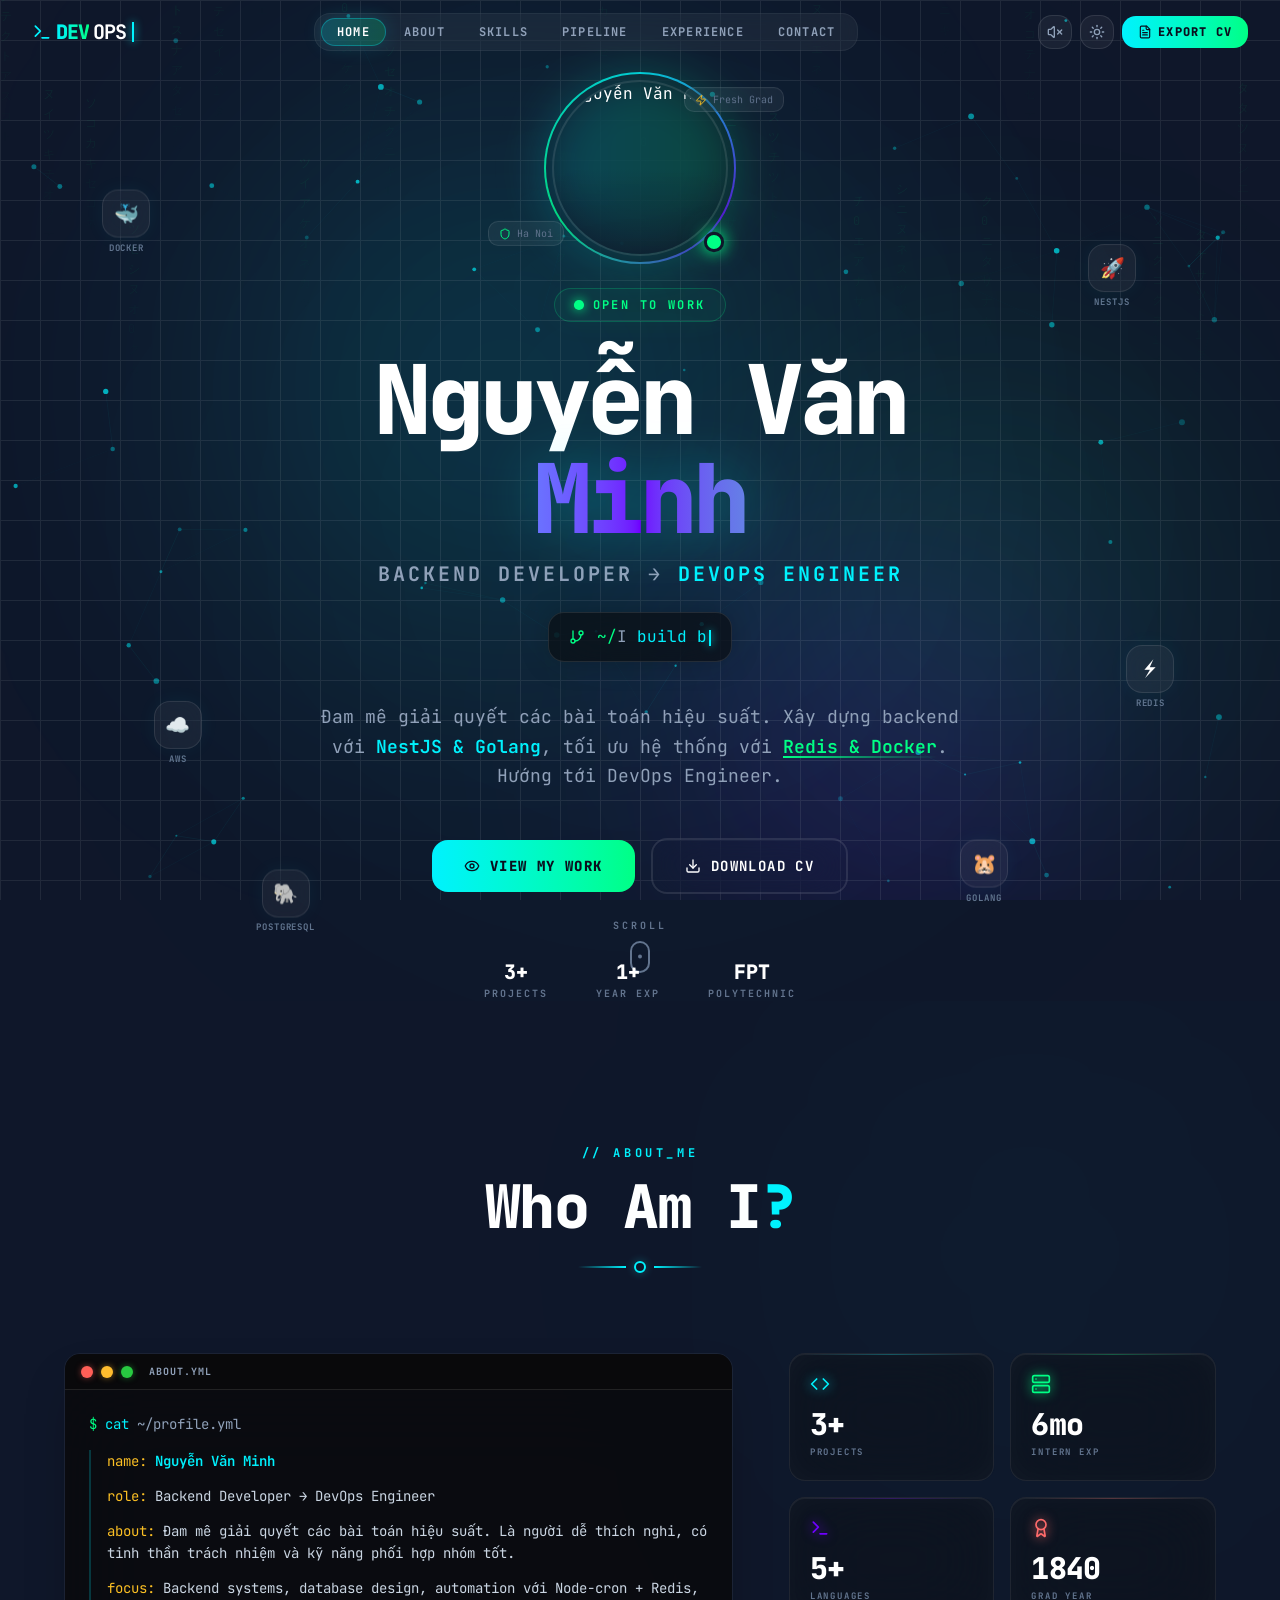
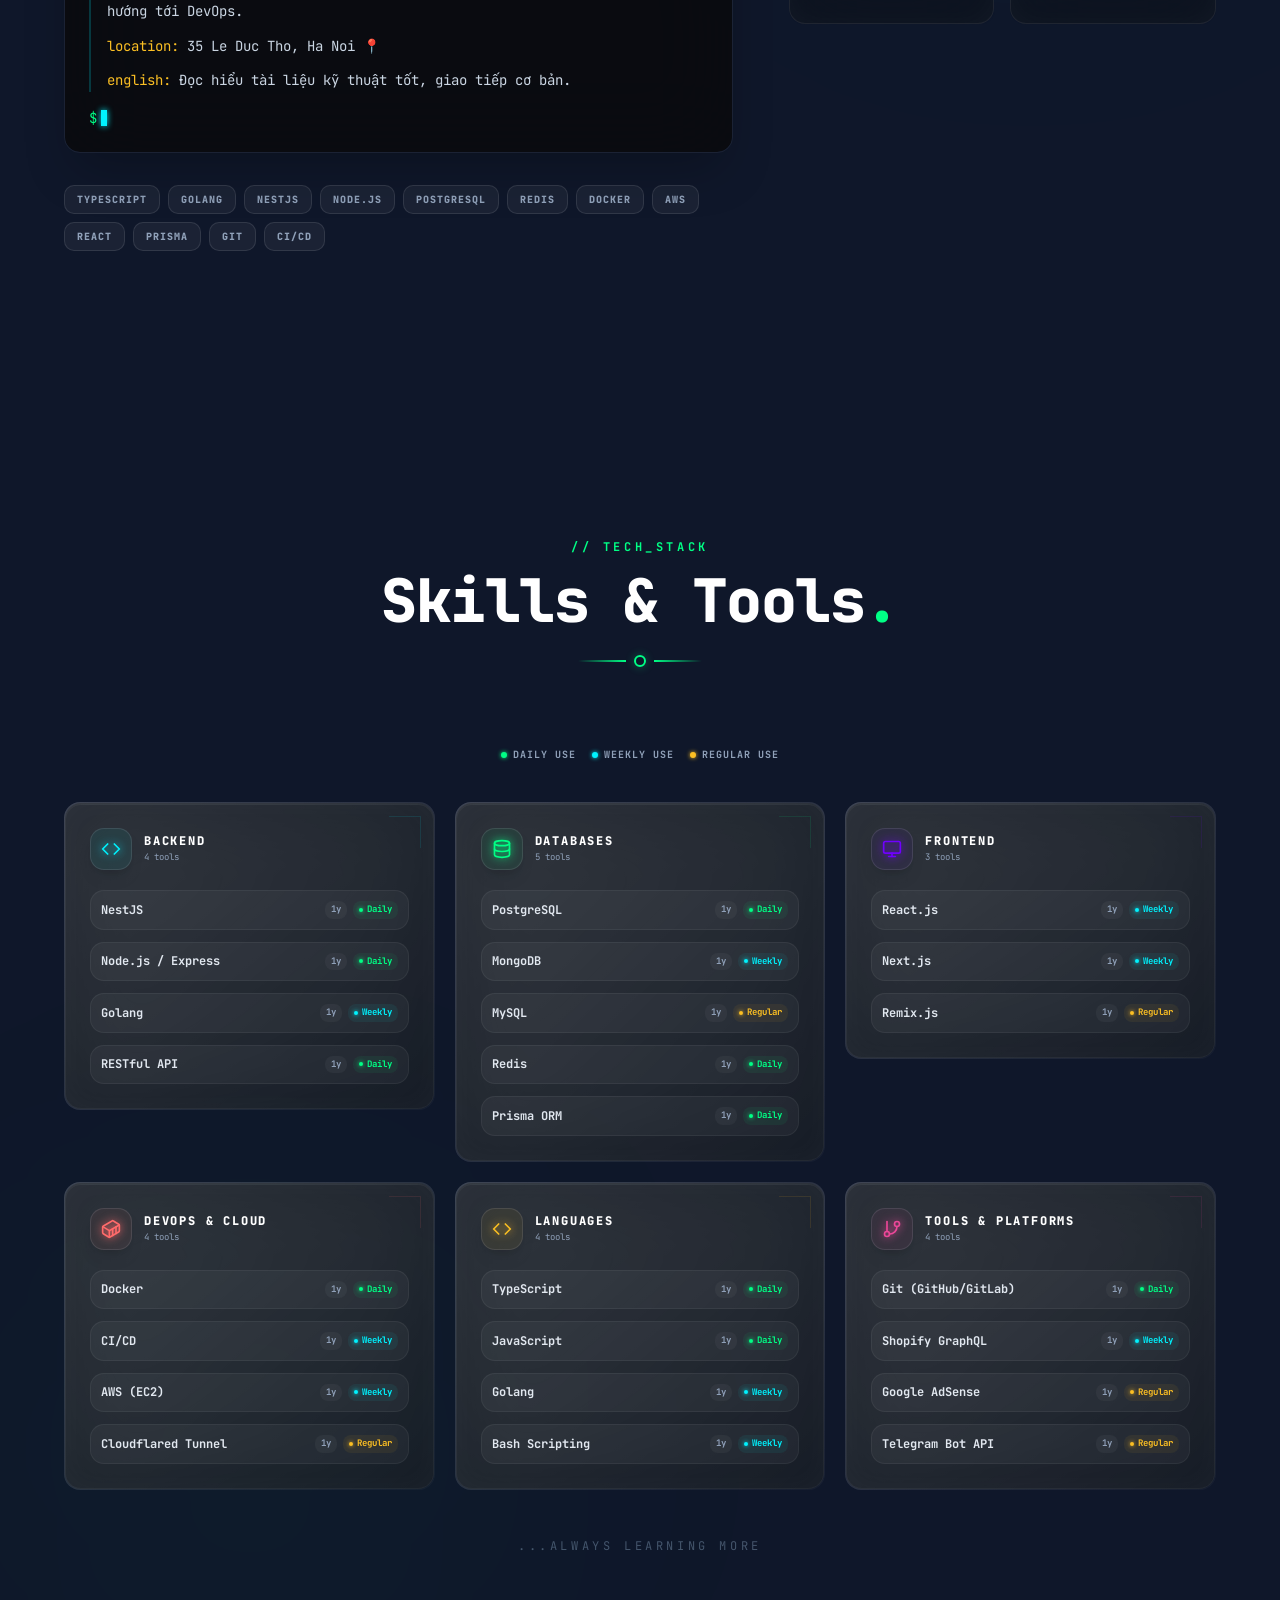
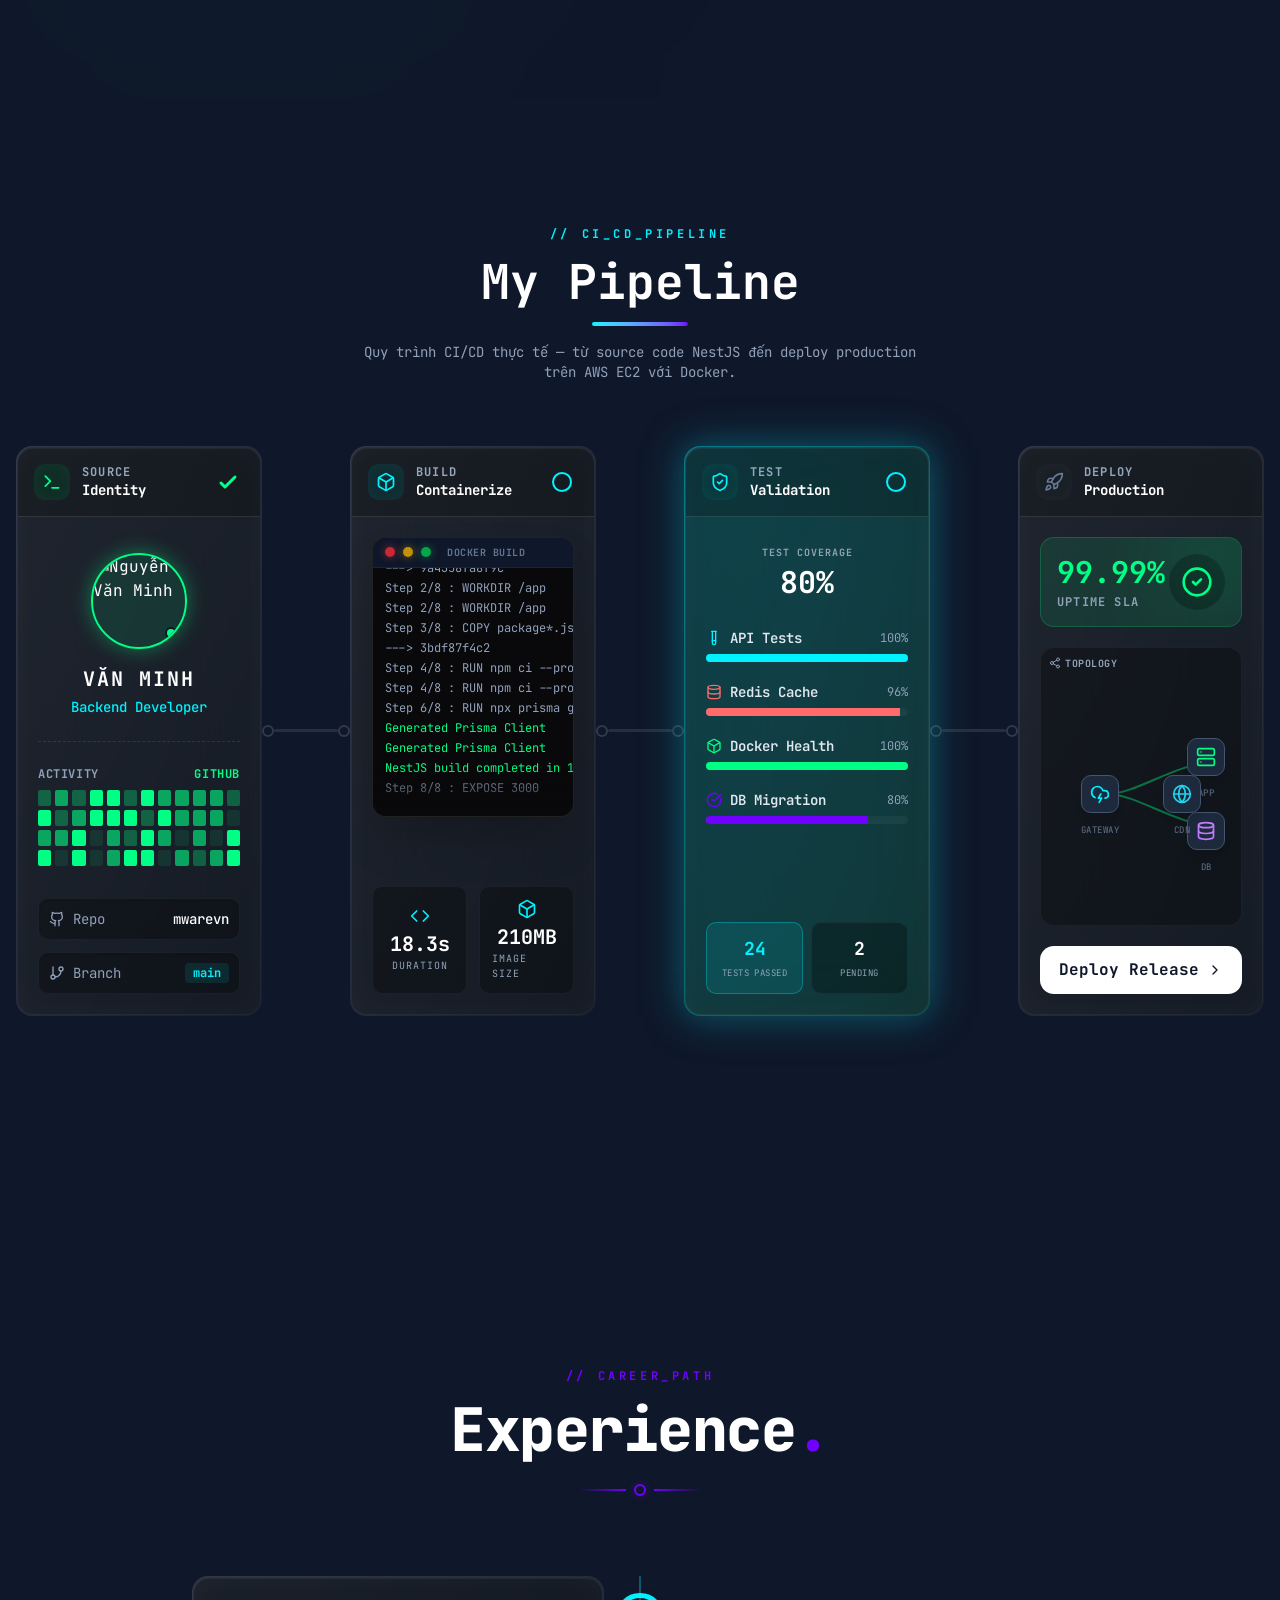
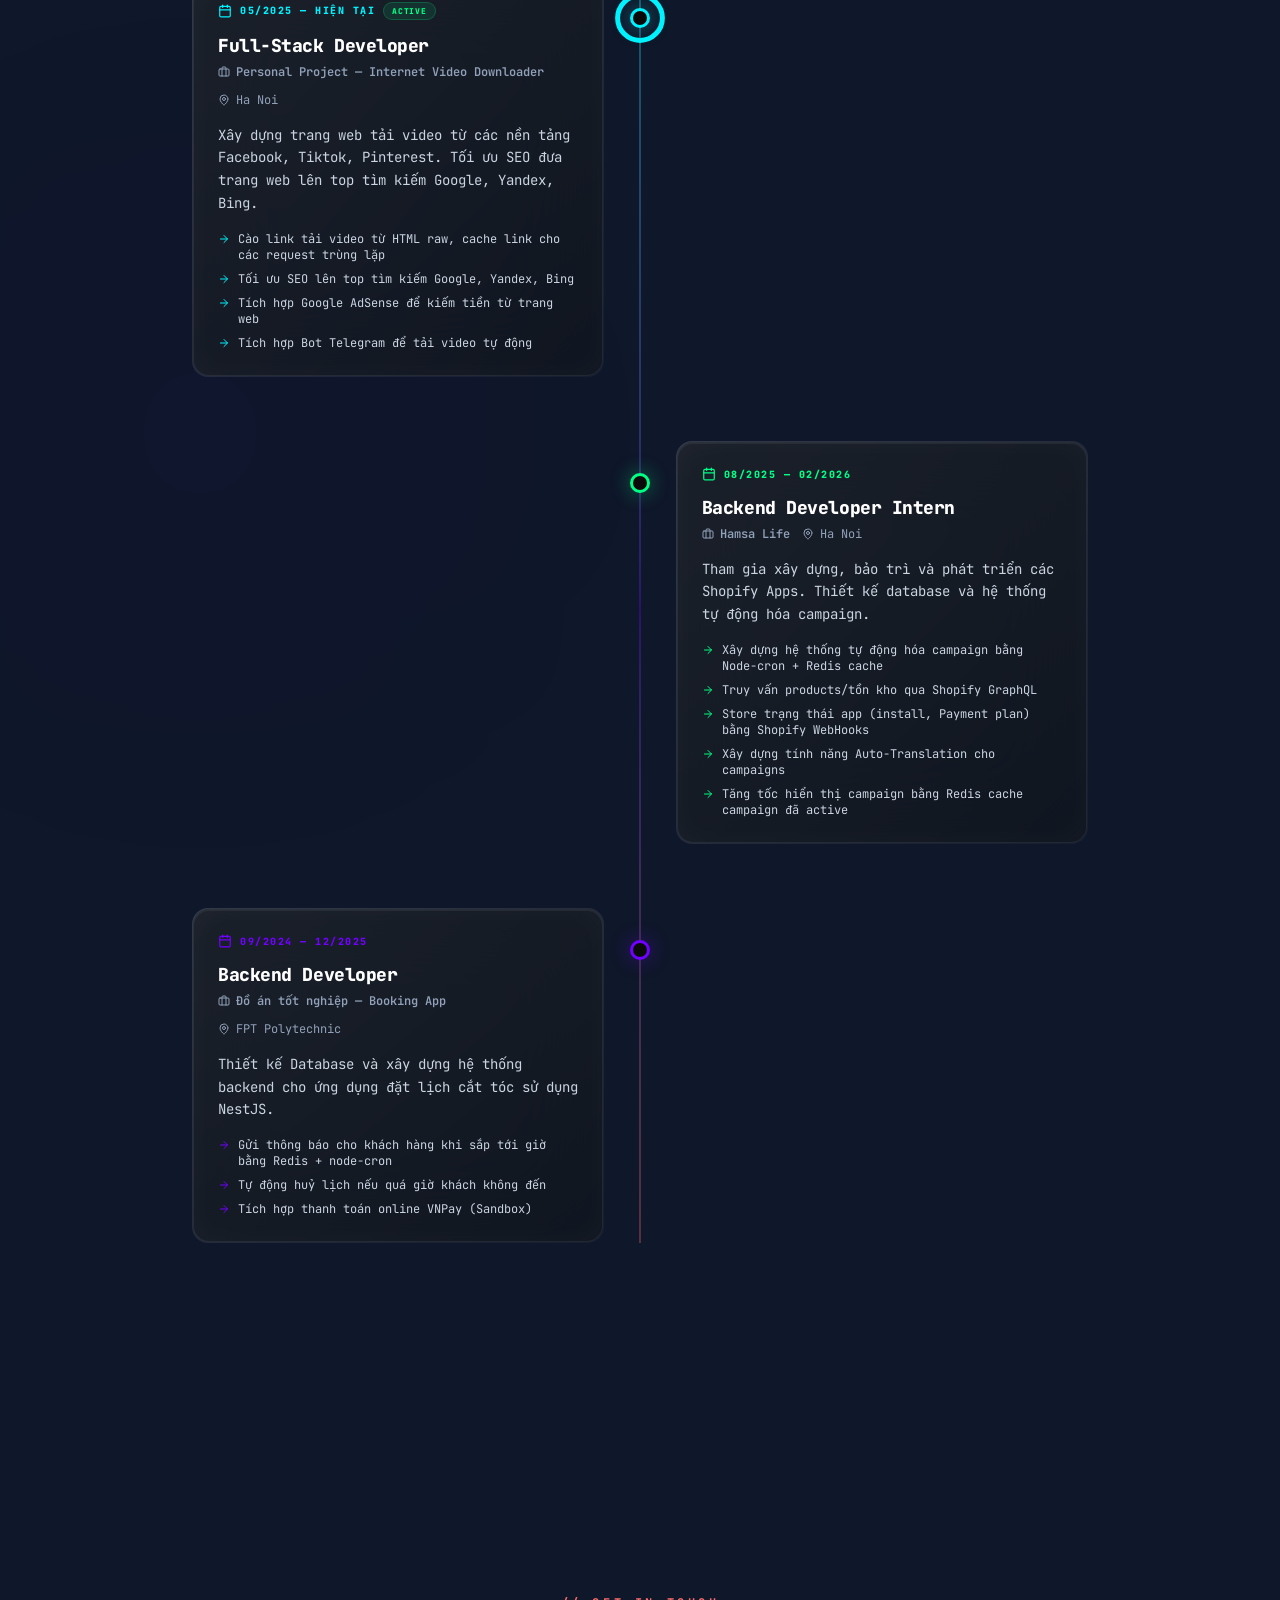
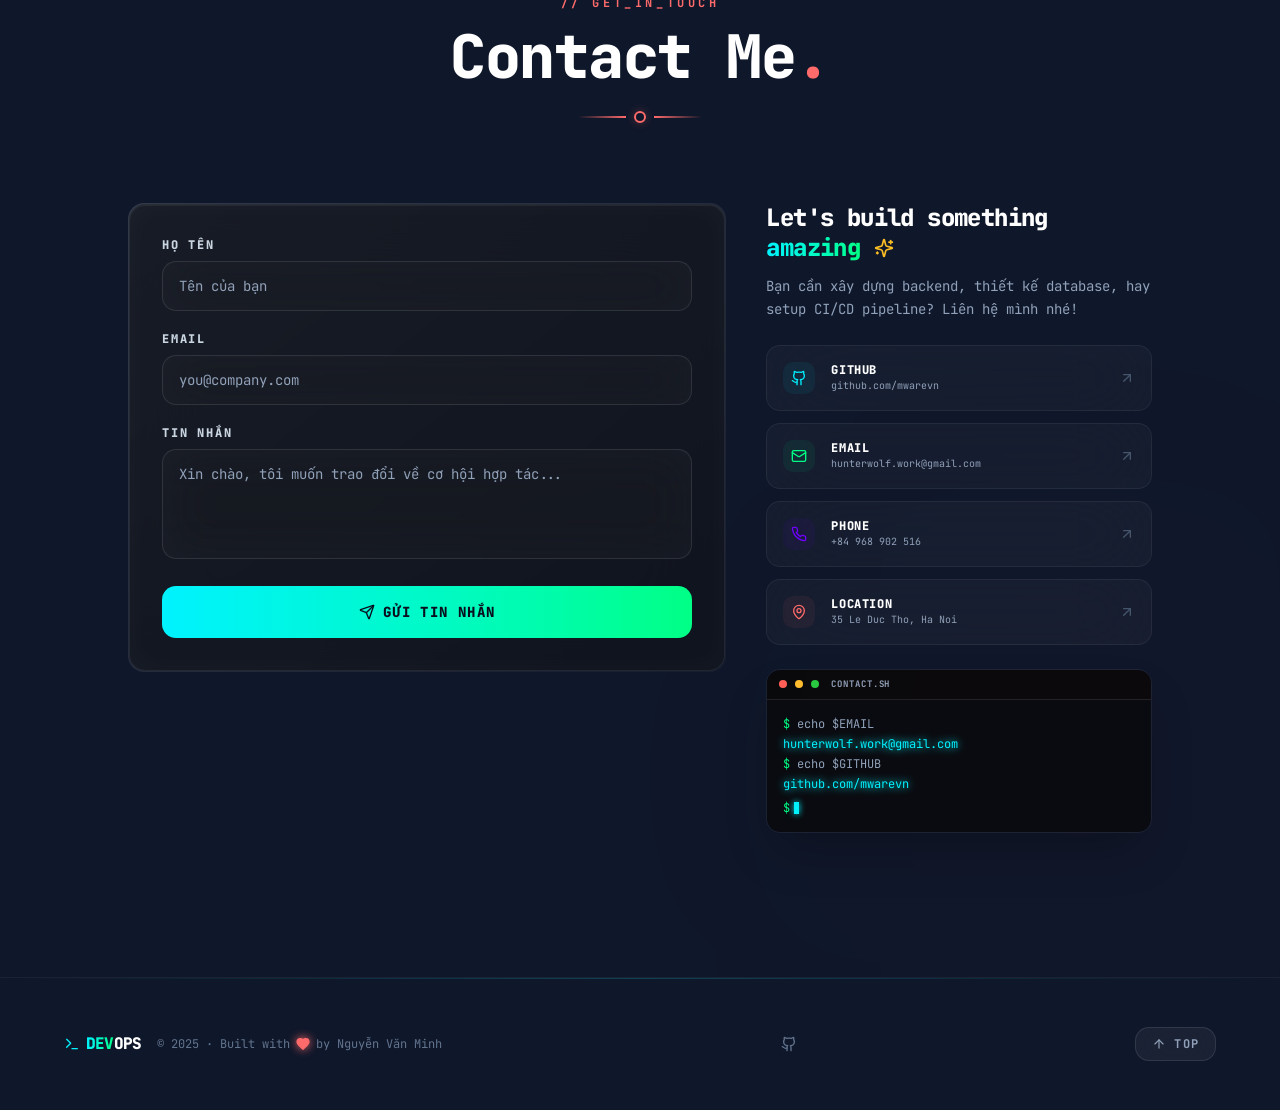
==== commit e99c3657: "Add files via upload" ====
--- a/index.html
+++ b/index.html
@@ -1,16 +1,125 @@
+<!DOCTYPE html>
+<html lang="vi">
+  <head>
+    <meta charset="UTF-8" />
+    <meta name="viewport" content="width=device-width, initial-scale=1.0" />
 
-  <!DOCTYPE html>
-  <html lang="en">
-    <head>
-      <meta charset="UTF-8" />
-      <meta name="viewport" content="width=device-width, initial-scale=1.0" />
-      <title>DevOps Engineer Portfolio Landing Page</title>
-      <script type="module" crossorigin src="/assets/index-mAZN2UxW.js"></script>
-      <link rel="stylesheet" crossorigin href="/assets/index-B9YhOsLS.css">
-    </head>
+    <!-- Primary Meta -->
+    <title>Nguyễn Văn Minh — Backend Developer | Portfolio</title>
+    <meta name="title" content="Nguyễn Văn Minh — Backend Developer | Portfolio" />
+    <meta name="description" content="Portfolio của Nguyễn Văn Minh — Backend Developer đam mê hiệu suất, chuyên NestJS, Golang, Docker, Redis, PostgreSQL. Hướng tới DevOps Engineer. Xem các dự án, kỹ năng và kinh nghiệm." />
+    <meta name="keywords" content="Nguyễn Văn Minh, Backend Developer, DevOps Engineer, Portfolio, NestJS, Golang, Docker, Redis, PostgreSQL, AWS, TypeScript, Node.js, Full-Stack, Ha Noi, Việt Nam, mwarevn" />
+    <meta name="author" content="Nguyễn Văn Minh" />
+    <meta name="robots" content="index, follow" />
+    <meta name="language" content="Vietnamese" />
+    <link rel="canonical" href="https://mwarevn.github.io" />
 
-    <body>
-      <div id="root"></div>
-    </body>
-  </html>
-  +    <!-- Theme -->
+    <meta name="theme-color" content="#0F172A" />
+    <meta name="color-scheme" content="dark light" />
+    <meta name="msapplication-TileColor" content="#0F172A" />
+
+    <!-- Open Graph / Facebook -->
+    <meta property="og:type" content="website" />
+    <meta property="og:url" content="https://mwarevn.github.io" />
+    <meta property="og:title" content="Nguyễn Văn Minh — Backend Developer | Portfolio" />
+    <meta property="og:description" content="Backend Developer đam mê hiệu suất, chuyên NestJS, Golang, Docker, Redis, PostgreSQL. Hướng tới DevOps Engineer." />
+    <meta property="og:image" content="https://avatars.githubusercontent.com/mwarevn" />
+    <meta property="og:image:alt" content="Nguyễn Văn Minh — Backend Developer Portfolio" />
+    <meta property="og:image:width" content="460" />
+    <meta property="og:image:height" content="460" />
+    <meta property="og:locale" content="vi_VN" />
+    <meta property="og:site_name" content="Nguyễn Văn Minh Portfolio" />
+
+    <!-- Twitter Card -->
+    <meta name="twitter:card" content="summary_large_image" />
+    <meta name="twitter:url" content="https://mwarevn.github.io" />
+    <meta name="twitter:title" content="Nguyễn Văn Minh — Backend Developer | Portfolio" />
+    <meta name="twitter:description" content="Backend Developer đam mê hiệu suất, chuyên NestJS, Golang, Docker, Redis. Hướng tới DevOps Engineer." />
+    <meta name="twitter:image" content="https://avatars.githubusercontent.com/mwarevn" />
+    <meta name="twitter:image:alt" content="Nguyễn Văn Minh Portfolio" />
+
+    <!-- Favicon -->
+    <link rel="icon" type="image/svg+xml" href="/favicon.svg" />
+    <link rel="apple-touch-icon" href="https://avatars.githubusercontent.com/mwarevn" />
+
+    <!-- Preconnect for performance -->
+    <link rel="preconnect" href="https://fonts.googleapis.com" />
+    <link rel="preconnect" href="https://fonts.gstatic.com" crossorigin />
+
+    <!-- JSON-LD Structured Data: Person -->
+    <script type="application/ld+json">
+    {
+      "@context": "https://schema.org",
+      "@type": "Person",
+      "name": "Nguyễn Văn Minh",
+      "alternateName": "mwarevn",
+      "url": "https://mwarevn.github.io",
+      "image": "https://avatars.githubusercontent.com/mwarevn",
+      "jobTitle": "Backend Developer",
+      "description": "Backend Developer đam mê hiệu suất, chuyên NestJS, Golang, Docker, Redis, PostgreSQL. Định hướng DevOps Engineer.",
+      "email": "hunterwolf.work@gmail.com",
+      "telephone": "+84968902516",
+      "address": {
+        "@type": "PostalAddress",
+        "addressLocality": "Ha Noi",
+        "addressCountry": "VN"
+      },
+      "sameAs": [
+        "https://github.com/mwarevn"
+      ],
+      "alumniOf": {
+        "@type": "CollegeOrUniversity",
+        "name": "FPT Polytechnic College",
+        "url": "https://fpoly.edu.vn"
+      },
+      "knowsAbout": [
+        "TypeScript", "JavaScript", "Golang", "Bash",
+        "NestJS", "Node.js", "Express", "RESTful API",
+        "PostgreSQL", "MySQL", "MongoDB", "Redis", "Prisma",
+        "Docker", "CI/CD", "Git", "AWS EC2", "Cloudflared Tunnel",
+        "Next.js", "React.js", "Remix.js",
+        "System Design", "Shopify GraphQL"
+      ],
+      "knowsLanguage": ["vi", "en"]
+    }
+    </script>
+
+    <!-- JSON-LD Structured Data: WebSite -->
+    <script type="application/ld+json">
+    {
+      "@context": "https://schema.org",
+      "@type": "WebSite",
+      "name": "Nguyễn Văn Minh Portfolio",
+      "url": "https://mwarevn.github.io",
+      "description": "Portfolio của Nguyễn Văn Minh — Backend Developer hướng tới DevOps Engineer",
+      "author": {
+        "@type": "Person",
+        "name": "Nguyễn Văn Minh"
+      },
+      "inLanguage": "vi"
+    }
+    </script>
+
+    <!-- JSON-LD Structured Data: BreadcrumbList -->
+    <script type="application/ld+json">
+    {
+      "@context": "https://schema.org",
+      "@type": "BreadcrumbList",
+      "itemListElement": [
+        { "@type": "ListItem", "position": 1, "name": "Home", "item": "https://mwarevn.github.io" },
+        { "@type": "ListItem", "position": 2, "name": "About", "item": "https://mwarevn.github.io/#about" },
+        { "@type": "ListItem", "position": 3, "name": "Skills", "item": "https://mwarevn.github.io/#skills" },
+        { "@type": "ListItem", "position": 4, "name": "Experience", "item": "https://mwarevn.github.io/#experience" },
+        { "@type": "ListItem", "position": 5, "name": "Contact", "item": "https://mwarevn.github.io/#contact" }
+      ]
+    }
+    </script>
+    <script type="module" crossorigin src="/assets/index-B-4vAjYW.js"></script>
+    <link rel="stylesheet" crossorigin href="/assets/index-BTGNRa8P.css">
+  </head>
+
+  <body>
+    <div id="root"></div>
+  </body>
+</html>
--- a/assets/index-BTGNRa8P.css
+++ b/assets/index-BTGNRa8P.css
@@ -0,0 +1 @@
+@import"https://fonts.googleapis.com/css2?family=JetBrains+Mono:wght@100..800&family=Inter:wght@300;400;500;600;700;800;900&family=Outfit:wght@300;400;500;600;700;800;900&display=swap";/*! tailwindcss v4.1.12 | MIT License | https://tailwindcss.com */@layer properties{@supports (((-webkit-hyphens:none)) and (not (margin-trim:inline))) or ((-moz-orient:inline) and (not (color:rgb(from red r g b)))){*,:before,:after,::backdrop{--tw-translate-x:0;--tw-translate-y:0;--tw-translate-z:0;--tw-rotate-x:initial;--tw-rotate-y:initial;--tw-rotate-z:initial;--tw-skew-x:initial;--tw-skew-y:initial;--tw-space-y-reverse:0;--tw-space-x-reverse:0;--tw-border-style:solid;--tw-gradient-position:initial;--tw-gradient-from:#0000;--tw-gradient-via:#0000;--tw-gradient-to:#0000;--tw-gradient-stops:initial;--tw-gradient-via-stops:initial;--tw-gradient-from-position:0%;--tw-gradient-via-position:50%;--tw-gradient-to-position:100%;--tw-leading:initial;--tw-font-weight:initial;--tw-tracking:initial;--tw-ordinal:initial;--tw-slashed-zero:initial;--tw-numeric-figure:initial;--tw-numeric-spacing:initial;--tw-numeric-fraction:initial;--tw-shadow:0 0 #0000;--tw-shadow-color:initial;--tw-shadow-alpha:100%;--tw-inset-shadow:0 0 #0000;--tw-inset-shadow-color:initial;--tw-inset-shadow-alpha:100%;--tw-ring-color:initial;--tw-ring-shadow:0 0 #0000;--tw-inset-ring-color:initial;--tw-inset-ring-shadow:0 0 #0000;--tw-ring-inset:initial;--tw-ring-offset-width:0px;--tw-ring-offset-color:#fff;--tw-ring-offset-shadow:0 0 #0000;--tw-outline-style:solid;--tw-blur:initial;--tw-brightness:initial;--tw-contrast:initial;--tw-grayscale:initial;--tw-hue-rotate:initial;--tw-invert:initial;--tw-opacity:initial;--tw-saturate:initial;--tw-sepia:initial;--tw-drop-shadow:initial;--tw-drop-shadow-color:initial;--tw-drop-shadow-alpha:100%;--tw-drop-shadow-size:initial;--tw-backdrop-blur:initial;--tw-backdrop-brightness:initial;--tw-backdrop-contrast:initial;--tw-backdrop-grayscale:initial;--tw-backdrop-hue-rotate:initial;--tw-backdrop-invert:initial;--tw-backdrop-opacity:initial;--tw-backdrop-saturate:initial;--tw-backdrop-sepia:initial;--tw-duration:initial;--tw-ease:initial;--tw-scale-x:1;--tw-scale-y:1;--tw-scale-z:1;--tw-content:"";--tw-animation-delay:0s;--tw-animation-direction:normal;--tw-animation-duration:initial;--tw-animation-fill-mode:none;--tw-animation-iteration-count:1;--tw-enter-blur:0;--tw-enter-opacity:1;--tw-enter-rotate:0;--tw-enter-scale:1;--tw-enter-translate-x:0;--tw-enter-translate-y:0;--tw-exit-blur:0;--tw-exit-opacity:1;--tw-exit-rotate:0;--tw-exit-scale:1;--tw-exit-translate-x:0;--tw-exit-translate-y:0}}}body{color:#fff;background-color:#0f172a;font-family:Inter,Outfit,sans-serif}.font-mono{font-family:JetBrains Mono,monospace!important}html,body{overflow-x:clip}#hero,#about,#skills,#pipeline,#experience,#contact{scroll-margin-top:80px}::-webkit-scrollbar{width:6px;height:6px}::-webkit-scrollbar-track{background:0 0}::-webkit-scrollbar-thumb{background:#00f2fe26;border-radius:3px}::-webkit-scrollbar-thumb:hover{background:#00f2fe66}.custom-scrollbar::-webkit-scrollbar{width:4px;height:4px}.custom-scrollbar::-webkit-scrollbar-track{background:#0003;border-radius:4px}.custom-scrollbar::-webkit-scrollbar-thumb{background:#ffffff14;border-radius:4px}.custom-scrollbar::-webkit-scrollbar-thumb:hover{background:#00f2fe66}@keyframes spin-slow{0%{transform:rotate(0)}to{transform:rotate(360deg)}}.animate-spin-slow{animation:6s linear infinite spin-slow}.bg-gradient-conic{background:conic-gradient(#00f2fe,#7000ff,#00ff85,#00f2fe)}@keyframes shimmer{0%{background-position:-200% 0}to{background-position:200% 0}}::selection{color:#fff;background:#00f2fe40}@keyframes pulse-glow{0%,to{box-shadow:0 0 15px #00f2fe33}50%{box-shadow:0 0 25px #00f2fe66}}@layer theme{:root,:host{--font-sans:ui-sans-serif,system-ui,sans-serif,"Apple Color Emoji","Segoe UI Emoji","Segoe UI Symbol","Noto Color Emoji";--font-mono:ui-monospace,SFMono-Regular,Menlo,Monaco,Consolas,"Liberation Mono","Courier New",monospace;--color-red-400:oklch(70.4% .191 22.216);--color-red-500:oklch(63.7% .237 25.331);--color-yellow-500:oklch(79.5% .184 86.047);--color-green-500:oklch(72.3% .219 149.579);--color-cyan-200:oklch(91.7% .08 205.041);--color-blue-200:oklch(88.2% .059 254.128);--color-indigo-200:oklch(87% .065 274.039);--color-purple-400:oklch(71.4% .203 305.504);--color-slate-50:oklch(98.4% .003 247.858);--color-slate-100:oklch(96.8% .007 247.896);--color-slate-200:oklch(92.9% .013 255.508);--color-slate-300:oklch(86.9% .022 252.894);--color-slate-400:oklch(70.4% .04 256.788);--color-slate-500:oklch(55.4% .046 257.417);--color-slate-600:oklch(44.6% .043 257.281);--color-slate-700:oklch(37.2% .044 257.287);--color-slate-800:oklch(27.9% .041 260.031);--color-slate-900:oklch(20.8% .042 265.755);--color-gray-100:oklch(96.7% .003 264.542);--color-black:#000;--color-white:#fff;--spacing:.25rem;--container-sm:24rem;--container-md:28rem;--container-lg:32rem;--container-xl:36rem;--container-2xl:42rem;--container-3xl:48rem;--container-4xl:56rem;--container-5xl:64rem;--container-6xl:72rem;--container-7xl:80rem;--text-xs:.75rem;--text-xs--line-height:calc(1/.75);--text-sm:.875rem;--text-sm--line-height:calc(1.25/.875);--text-base:1rem;--text-base--line-height: 1.5 ;--text-lg:1.125rem;--text-lg--line-height:calc(1.75/1.125);--text-xl:1.25rem;--text-xl--line-height:calc(1.75/1.25);--text-2xl:1.5rem;--text-2xl--line-height:calc(2/1.5);--text-3xl:1.875rem;--text-3xl--line-height: 1.2 ;--text-4xl:2.25rem;--text-4xl--line-height:calc(2.5/2.25);--text-5xl:3rem;--text-5xl--line-height:1;--text-6xl:3.75rem;--text-6xl--line-height:1;--text-8xl:6rem;--text-8xl--line-height:1;--font-weight-normal:400;--font-weight-medium:500;--font-weight-semibold:600;--font-weight-bold:700;--font-weight-black:900;--tracking-tighter:-.05em;--tracking-tight:-.025em;--tracking-wider:.05em;--tracking-widest:.1em;--leading-tight:1.25;--leading-relaxed:1.625;--radius-xs:.125rem;--radius-2xl:1rem;--radius-3xl:1.5rem;--ease-out:cubic-bezier(0,0,.2,1);--ease-in-out:cubic-bezier(.4,0,.2,1);--animate-pulse:pulse 2s cubic-bezier(.4,0,.6,1)infinite;--blur-sm:8px;--blur-md:12px;--blur-xl:24px;--blur-2xl:40px;--aspect-video:16/9;--default-transition-duration:.15s;--default-transition-timing-function:cubic-bezier(.4,0,.2,1);--default-font-family:var(--font-sans);--default-mono-font-family:var(--font-mono);--color-border:var(--border)}}@layer base{*,:after,:before,::backdrop{box-sizing:border-box;border:0 solid;margin:0;padding:0}::file-selector-button{box-sizing:border-box;border:0 solid;margin:0;padding:0}html,:host{-webkit-text-size-adjust:100%;-moz-tab-size:4;tab-size:4;line-height:1.5;font-family:var(--default-font-family,ui-sans-serif,system-ui,sans-serif,"Apple Color Emoji","Segoe UI Emoji","Segoe UI Symbol","Noto Color Emoji");font-feature-settings:var(--default-font-feature-settings,normal);font-variation-settings:var(--default-font-variation-settings,normal);-webkit-tap-highlight-color:transparent}hr{height:0;color:inherit;border-top-width:1px}abbr:where([title]){-webkit-text-decoration:underline dotted;text-decoration:underline dotted}h1,h2,h3,h4,h5,h6{font-size:inherit;font-weight:inherit}a{color:inherit;-webkit-text-decoration:inherit;text-decoration:inherit}b,strong{font-weight:bolder}code,kbd,samp,pre{font-family:var(--default-mono-font-family,ui-monospace,SFMono-Regular,Menlo,Monaco,Consolas,"Liberation Mono","Courier New",monospace);font-feature-settings:var(--default-mono-font-feature-settings,normal);font-variation-settings:var(--default-mono-font-variation-settings,normal);font-size:1em}small{font-size:80%}sub,sup{vertical-align:baseline;font-size:75%;line-height:0;position:relative}sub{bottom:-.25em}sup{top:-.5em}table{text-indent:0;border-color:inherit;border-collapse:collapse}:-moz-focusring{outline:auto}progress{vertical-align:baseline}summary{display:list-item}ol,ul,menu{list-style:none}img,svg,video,canvas,audio,iframe,embed,object{vertical-align:middle;display:block}img,video{max-width:100%;height:auto}button,input,select,optgroup,textarea{font:inherit;font-feature-settings:inherit;font-variation-settings:inherit;letter-spacing:inherit;color:inherit;opacity:1;background-color:#0000;border-radius:0}::file-selector-button{font:inherit;font-feature-settings:inherit;font-variation-settings:inherit;letter-spacing:inherit;color:inherit;opacity:1;background-color:#0000;border-radius:0}:where(select:is([multiple],[size])) optgroup{font-weight:bolder}:where(select:is([multiple],[size])) optgroup option{padding-inline-start:20px}::file-selector-button{margin-inline-end:4px}::placeholder{opacity:1}@supports (not ((-webkit-appearance:-apple-pay-button))) or (contain-intrinsic-size:1px){::placeholder{color:currentColor}@supports (color:color-mix(in lab,red,red)){::placeholder{color:color-mix(in oklab,currentcolor 50%,transparent)}}}textarea{resize:vertical}::-webkit-search-decoration{-webkit-appearance:none}::-webkit-date-and-time-value{min-height:1lh;text-align:inherit}::-webkit-datetime-edit{display:inline-flex}::-webkit-datetime-edit-fields-wrapper{padding:0}::-webkit-datetime-edit{padding-block:0}::-webkit-datetime-edit-year-field{padding-block:0}::-webkit-datetime-edit-month-field{padding-block:0}::-webkit-datetime-edit-day-field{padding-block:0}::-webkit-datetime-edit-hour-field{padding-block:0}::-webkit-datetime-edit-minute-field{padding-block:0}::-webkit-datetime-edit-second-field{padding-block:0}::-webkit-datetime-edit-millisecond-field{padding-block:0}::-webkit-datetime-edit-meridiem-field{padding-block:0}::-webkit-calendar-picker-indicator{line-height:1}:-moz-ui-invalid{box-shadow:none}button,input:where([type=button],[type=reset],[type=submit]){-webkit-appearance:button;-moz-appearance:button;appearance:button}::file-selector-button{-webkit-appearance:button;-moz-appearance:button;appearance:button}::-webkit-inner-spin-button{height:auto}::-webkit-outer-spin-button{height:auto}[hidden]:where(:not([hidden=until-found])){display:none!important}*{border-color:var(--border);outline-color:var(--ring)}@supports (color:color-mix(in lab,red,red)){*{outline-color:color-mix(in oklab,var(--ring)50%,transparent)}}body{background-color:var(--background);color:var(--foreground)}html{font-size:var(--font-size)}h1{font-size:var(--text-2xl);font-weight:var(--font-weight-medium);line-height:1.5}h2{font-size:var(--text-xl);font-weight:var(--font-weight-medium);line-height:1.5}h3{font-size:var(--text-lg);font-weight:var(--font-weight-medium);line-height:1.5}h4,label,button{font-size:var(--text-base);font-weight:var(--font-weight-medium);line-height:1.5}input{font-size:var(--text-base);font-weight:var(--font-weight-normal);line-height:1.5}}@layer components;@layer utilities{.\@container\/card-header{container:card-header/inline-size}.pointer-events-none{pointer-events:none}.invisible{visibility:hidden}.sr-only{clip:rect(0,0,0,0);white-space:nowrap;border-width:0;width:1px;height:1px;margin:-1px;padding:0;position:absolute;overflow:hidden}.absolute{position:absolute}.fixed{position:fixed}.relative{position:relative}.-inset-1{inset:calc(var(--spacing)*-1)}.-inset-2{inset:calc(var(--spacing)*-2)}.inset-0{inset:calc(var(--spacing)*0)}.inset-\[2px\]{top:2px;right:2px;bottom:2px;left:2px}.inset-x-0{inset-inline:calc(var(--spacing)*0)}.inset-y-0{inset-block:calc(var(--spacing)*0)}.-top-8{top:calc(var(--spacing)*-8)}.-top-12{top:calc(var(--spacing)*-12)}.top-0{top:calc(var(--spacing)*0)}.top-1\.5{top:calc(var(--spacing)*1.5)}.top-1\/2{top:50%}.top-1\/3{top:33.3333%}.top-2{top:calc(var(--spacing)*2)}.top-3{top:calc(var(--spacing)*3)}.top-3\.5{top:calc(var(--spacing)*3.5)}.top-4{top:calc(var(--spacing)*4)}.top-8{top:calc(var(--spacing)*8)}.top-10{top:calc(var(--spacing)*10)}.top-20{top:calc(var(--spacing)*20)}.top-\[1px\]{top:1px}.top-\[15\%\]{top:15%}.top-\[40\%\]{top:40%}.top-\[50\%\]{top:50%}.top-\[60\%\]{top:60%}.top-auto{top:auto}.top-full{top:100%}.-right-6{right:calc(var(--spacing)*-6)}.-right-12{right:calc(var(--spacing)*-12)}.-right-14{right:calc(var(--spacing)*-14)}.right-0{right:calc(var(--spacing)*0)}.right-1{right:calc(var(--spacing)*1)}.right-2{right:calc(var(--spacing)*2)}.right-3{right:calc(var(--spacing)*3)}.right-4{right:calc(var(--spacing)*4)}.right-6{right:calc(var(--spacing)*6)}.right-\[15\%\]{right:15%}.-bottom-6{bottom:calc(var(--spacing)*-6)}.-bottom-12{bottom:calc(var(--spacing)*-12)}.bottom-0{bottom:calc(var(--spacing)*0)}.bottom-1{bottom:calc(var(--spacing)*1)}.bottom-1\/2{bottom:50%}.bottom-1\/4{bottom:25%}.bottom-2{bottom:calc(var(--spacing)*2)}.bottom-4{bottom:calc(var(--spacing)*4)}.bottom-8{bottom:calc(var(--spacing)*8)}.bottom-10{bottom:calc(var(--spacing)*10)}.-left-12{left:calc(var(--spacing)*-12)}.-left-16{left:calc(var(--spacing)*-16)}.-left-\[45px\]{left:-45px}.left-0{left:calc(var(--spacing)*0)}.left-1{left:calc(var(--spacing)*1)}.left-1\/2{left:50%}.left-2{left:calc(var(--spacing)*2)}.left-4{left:calc(var(--spacing)*4)}.left-6{left:calc(var(--spacing)*6)}.left-\[18px\]{left:18px}.left-\[20\%\]{left:20%}.left-\[21px\]{left:21px}.left-\[50\%\]{left:50%}.left-\[60\%\]{left:60%}.left-\[130px\]{left:130px}.isolate{isolation:isolate}.-z-10{z-index:-10}.z-0{z-index:0}.z-10{z-index:10}.z-20{z-index:20}.z-50{z-index:50}.z-\[1\]{z-index:1}.z-\[99\]{z-index:99}.z-\[100\]{z-index:100}.z-\[200\]{z-index:200}.col-start-2{grid-column-start:2}.row-span-2{grid-row:span 2/span 2}.row-start-1{grid-row-start:1}.-mx-1{margin-inline:calc(var(--spacing)*-1)}.mx-2{margin-inline:calc(var(--spacing)*2)}.mx-3\.5{margin-inline:calc(var(--spacing)*3.5)}.mx-auto{margin-inline:auto}.my-0\.5{margin-block:calc(var(--spacing)*.5)}.my-1{margin-block:calc(var(--spacing)*1)}.my-4{margin-block:calc(var(--spacing)*4)}.-mt-0\.5{margin-top:calc(var(--spacing)*-.5)}.-mt-1{margin-top:calc(var(--spacing)*-1)}.-mt-4{margin-top:calc(var(--spacing)*-4)}.mt-0\.5{margin-top:calc(var(--spacing)*.5)}.mt-1{margin-top:calc(var(--spacing)*1)}.mt-1\.5{margin-top:calc(var(--spacing)*1.5)}.mt-2{margin-top:calc(var(--spacing)*2)}.mt-4{margin-top:calc(var(--spacing)*4)}.mt-12{margin-top:calc(var(--spacing)*12)}.mt-16{margin-top:calc(var(--spacing)*16)}.mt-auto{margin-top:auto}.mb-1{margin-bottom:calc(var(--spacing)*1)}.mb-1\.5{margin-bottom:calc(var(--spacing)*1.5)}.mb-2{margin-bottom:calc(var(--spacing)*2)}.mb-3{margin-bottom:calc(var(--spacing)*3)}.mb-4{margin-bottom:calc(var(--spacing)*4)}.mb-5{margin-bottom:calc(var(--spacing)*5)}.mb-6{margin-bottom:calc(var(--spacing)*6)}.mb-8{margin-bottom:calc(var(--spacing)*8)}.mb-10{margin-bottom:calc(var(--spacing)*10)}.mb-12{margin-bottom:calc(var(--spacing)*12)}.mb-16{margin-bottom:calc(var(--spacing)*16)}.mb-20{margin-bottom:calc(var(--spacing)*20)}.-ml-4{margin-left:calc(var(--spacing)*-4)}.ml-0\.5{margin-left:calc(var(--spacing)*.5)}.ml-1{margin-left:calc(var(--spacing)*1)}.ml-2{margin-left:calc(var(--spacing)*2)}.ml-auto{margin-left:auto}.line-clamp-1{-webkit-line-clamp:1;-webkit-box-orient:vertical;display:-webkit-box;overflow:hidden}.block{display:block}.flex{display:flex}.grid{display:grid}.hidden{display:none}.inline{display:inline}.inline-block{display:inline-block}.inline-flex{display:inline-flex}.table{display:table}.table-caption{display:table-caption}.table-cell{display:table-cell}.table-row{display:table-row}.field-sizing-content{field-sizing:content}.aspect-square{aspect-ratio:1}.aspect-video{aspect-ratio:var(--aspect-video)}.size-2{width:calc(var(--spacing)*2);height:calc(var(--spacing)*2)}.size-2\.5{width:calc(var(--spacing)*2.5);height:calc(var(--spacing)*2.5)}.size-3{width:calc(var(--spacing)*3);height:calc(var(--spacing)*3)}.size-3\.5{width:calc(var(--spacing)*3.5);height:calc(var(--spacing)*3.5)}.size-4{width:calc(var(--spacing)*4);height:calc(var(--spacing)*4)}.size-7{width:calc(var(--spacing)*7);height:calc(var(--spacing)*7)}.size-8{width:calc(var(--spacing)*8);height:calc(var(--spacing)*8)}.size-9{width:calc(var(--spacing)*9);height:calc(var(--spacing)*9)}.size-10{width:calc(var(--spacing)*10);height:calc(var(--spacing)*10)}.size-full{width:100%;height:100%}.h-1{height:calc(var(--spacing)*1)}.h-1\.5{height:calc(var(--spacing)*1.5)}.h-2{height:calc(var(--spacing)*2)}.h-2\.5{height:calc(var(--spacing)*2.5)}.h-3{height:calc(var(--spacing)*3)}.h-3\.5{height:calc(var(--spacing)*3.5)}.h-4{height:calc(var(--spacing)*4)}.h-5{height:calc(var(--spacing)*5)}.h-6{height:calc(var(--spacing)*6)}.h-7{height:calc(var(--spacing)*7)}.h-8{height:calc(var(--spacing)*8)}.h-9{height:calc(var(--spacing)*9)}.h-10{height:calc(var(--spacing)*10)}.h-12{height:calc(var(--spacing)*12)}.h-14{height:calc(var(--spacing)*14)}.h-16{height:calc(var(--spacing)*16)}.h-20{height:calc(var(--spacing)*20)}.h-24{height:calc(var(--spacing)*24)}.h-32{height:calc(var(--spacing)*32)}.h-36{height:calc(var(--spacing)*36)}.h-40{height:calc(var(--spacing)*40)}.h-\[1\.15rem\]{height:1.15rem}.h-\[1px\]{height:1px}.h-\[2px\]{height:2px}.h-\[3px\]{height:3px}.h-\[400px\]{height:400px}.h-\[450px\]{height:450px}.h-\[500px\]{height:500px}.h-\[800px\]{height:800px}.h-\[calc\(100\%-1px\)\]{height:calc(100% - 1px)}.h-\[var\(--radix-navigation-menu-viewport-height\)\]{height:var(--radix-navigation-menu-viewport-height)}.h-\[var\(--radix-select-trigger-height\)\]{height:var(--radix-select-trigger-height)}.h-auto{height:auto}.h-full{height:100%}.h-px{height:1px}.h-svh{height:100svh}.max-h-\(--radix-context-menu-content-available-height\){max-height:var(--radix-context-menu-content-available-height)}.max-h-\(--radix-dropdown-menu-content-available-height\){max-height:var(--radix-dropdown-menu-content-available-height)}.max-h-\(--radix-select-content-available-height\){max-height:var(--radix-select-content-available-height)}.max-h-\[90vh\]{max-height:90vh}.max-h-\[300px\]{max-height:300px}.max-h-\[calc\(90vh-80px\)\]{max-height:calc(90vh - 80px)}.min-h-0{min-height:calc(var(--spacing)*0)}.min-h-4{min-height:calc(var(--spacing)*4)}.min-h-16{min-height:calc(var(--spacing)*16)}.min-h-\[600px\]{min-height:600px}.min-h-screen{min-height:100vh}.min-h-svh{min-height:100svh}.w-\(--sidebar-width\){width:var(--sidebar-width)}.w-0{width:calc(var(--spacing)*0)}.w-1{width:calc(var(--spacing)*1)}.w-1\.5{width:calc(var(--spacing)*1.5)}.w-1\/3{width:33.3333%}.w-2{width:calc(var(--spacing)*2)}.w-2\.5{width:calc(var(--spacing)*2.5)}.w-3{width:calc(var(--spacing)*3)}.w-3\.5{width:calc(var(--spacing)*3.5)}.w-3\/4{width:75%}.w-4{width:calc(var(--spacing)*4)}.w-5{width:calc(var(--spacing)*5)}.w-6{width:calc(var(--spacing)*6)}.w-8{width:calc(var(--spacing)*8)}.w-9{width:calc(var(--spacing)*9)}.w-10{width:calc(var(--spacing)*10)}.w-12{width:calc(var(--spacing)*12)}.w-16{width:calc(var(--spacing)*16)}.w-20{width:calc(var(--spacing)*20)}.w-24{width:calc(var(--spacing)*24)}.w-32{width:calc(var(--spacing)*32)}.w-36{width:calc(var(--spacing)*36)}.w-40{width:calc(var(--spacing)*40)}.w-64{width:calc(var(--spacing)*64)}.w-72{width:calc(var(--spacing)*72)}.w-\[2px\]{width:2px}.w-\[3px\]{width:3px}.w-\[5px\]{width:5px}.w-\[6px\]{width:6px}.w-\[100px\]{width:100px}.w-\[400px\]{width:400px}.w-\[450px\]{width:450px}.w-\[500px\]{width:500px}.w-\[800px\]{width:800px}.w-auto{width:auto}.w-fit{width:fit-content}.w-full{width:100%}.w-max{width:max-content}.w-px{width:1px}.max-w-\(--skeleton-width\){max-width:var(--skeleton-width)}.max-w-2xl{max-width:var(--container-2xl)}.max-w-3xl{max-width:var(--container-3xl)}.max-w-4xl{max-width:var(--container-4xl)}.max-w-5xl{max-width:var(--container-5xl)}.max-w-6xl{max-width:var(--container-6xl)}.max-w-7xl{max-width:var(--container-7xl)}.max-w-\[1600px\]{max-width:1600px}.max-w-\[calc\(100\%-2rem\)\]{max-width:calc(100% - 2rem)}.max-w-max{max-width:max-content}.max-w-md{max-width:var(--container-md)}.max-w-xl{max-width:var(--container-xl)}.min-w-0{min-width:calc(var(--spacing)*0)}.min-w-5{min-width:calc(var(--spacing)*5)}.min-w-8{min-width:calc(var(--spacing)*8)}.min-w-9{min-width:calc(var(--spacing)*9)}.min-w-10{min-width:calc(var(--spacing)*10)}.min-w-\[8rem\]{min-width:8rem}.min-w-\[12rem\]{min-width:12rem}.min-w-\[var\(--radix-select-trigger-width\)\]{min-width:var(--radix-select-trigger-width)}.flex-1{flex:1}.shrink-0{flex-shrink:0}.grow{flex-grow:1}.grow-0{flex-grow:0}.basis-full{flex-basis:100%}.caption-bottom{caption-side:bottom}.border-collapse{border-collapse:collapse}.origin-\(--radix-context-menu-content-transform-origin\){transform-origin:var(--radix-context-menu-content-transform-origin)}.origin-\(--radix-dropdown-menu-content-transform-origin\){transform-origin:var(--radix-dropdown-menu-content-transform-origin)}.origin-\(--radix-hover-card-content-transform-origin\){transform-origin:var(--radix-hover-card-content-transform-origin)}.origin-\(--radix-menubar-content-transform-origin\){transform-origin:var(--radix-menubar-content-transform-origin)}.origin-\(--radix-popover-content-transform-origin\){transform-origin:var(--radix-popover-content-transform-origin)}.origin-\(--radix-select-content-transform-origin\){transform-origin:var(--radix-select-content-transform-origin)}.origin-\(--radix-tooltip-content-transform-origin\){transform-origin:var(--radix-tooltip-content-transform-origin)}.-translate-x-1\/2{--tw-translate-x: -50% ;translate:var(--tw-translate-x)var(--tw-translate-y)}.-translate-x-full{--tw-translate-x:-100%;translate:var(--tw-translate-x)var(--tw-translate-y)}.-translate-x-px{--tw-translate-x:-1px;translate:var(--tw-translate-x)var(--tw-translate-y)}.translate-x-10{--tw-translate-x:calc(var(--spacing)*10);translate:var(--tw-translate-x)var(--tw-translate-y)}.translate-x-\[-50\%\]{--tw-translate-x:-50%;translate:var(--tw-translate-x)var(--tw-translate-y)}.translate-x-px{--tw-translate-x:1px;translate:var(--tw-translate-x)var(--tw-translate-y)}.-translate-y-1\/2{--tw-translate-y: -50% ;translate:var(--tw-translate-x)var(--tw-translate-y)}.-translate-y-10{--tw-translate-y:calc(var(--spacing)*-10);translate:var(--tw-translate-x)var(--tw-translate-y)}.translate-y-0\.5{--tw-translate-y:calc(var(--spacing)*.5);translate:var(--tw-translate-x)var(--tw-translate-y)}.translate-y-\[-50\%\]{--tw-translate-y:-50%;translate:var(--tw-translate-x)var(--tw-translate-y)}.translate-y-\[calc\(-50\%_-_2px\)\]{--tw-translate-y: calc(-50% - 2px) ;translate:var(--tw-translate-x)var(--tw-translate-y)}.rotate-45{rotate:45deg}.rotate-90{rotate:90deg}.skew-x-12{--tw-skew-x:skewX(12deg);transform:var(--tw-rotate-x,)var(--tw-rotate-y,)var(--tw-rotate-z,)var(--tw-skew-x,)var(--tw-skew-y,)}.transform{transform:var(--tw-rotate-x,)var(--tw-rotate-y,)var(--tw-rotate-z,)var(--tw-skew-x,)var(--tw-skew-y,)}.animate-\[shimmer_2s_infinite\]{animation:2s infinite shimmer}.animate-caret-blink{animation:1.25s ease-out infinite caret-blink}.animate-in{animation:enter var(--tw-animation-duration,var(--tw-duration,.15s))var(--tw-ease,ease)var(--tw-animation-delay,0s)var(--tw-animation-iteration-count,1)var(--tw-animation-direction,normal)var(--tw-animation-fill-mode,none)}.animate-pulse{animation:var(--animate-pulse)}.cursor-default{cursor:default}.cursor-pointer{cursor:pointer}.cursor-wait{cursor:wait}.touch-none{touch-action:none}.resize{resize:both}.resize-none{resize:none}.scroll-my-1{scroll-margin-block:calc(var(--spacing)*1)}.scroll-py-1{scroll-padding-block:calc(var(--spacing)*1)}.list-none{list-style-type:none}.auto-rows-min{grid-auto-rows:min-content}.grid-cols-2{grid-template-columns:repeat(2,minmax(0,1fr))}.grid-cols-\[0_1fr\]{grid-template-columns:0 1fr}.grid-rows-\[auto_auto\]{grid-template-rows:auto auto}.flex-col{flex-direction:column}.flex-col-reverse{flex-direction:column-reverse}.flex-row{flex-direction:row}.flex-wrap{flex-wrap:wrap}.items-center{align-items:center}.items-end{align-items:flex-end}.items-start{align-items:flex-start}.items-stretch{align-items:stretch}.justify-between{justify-content:space-between}.justify-center{justify-content:center}.justify-end{justify-content:flex-end}.justify-items-start{justify-items:start}.gap-0\.5{gap:calc(var(--spacing)*.5)}.gap-1{gap:calc(var(--spacing)*1)}.gap-1\.5{gap:calc(var(--spacing)*1.5)}.gap-2{gap:calc(var(--spacing)*2)}.gap-2\.5{gap:calc(var(--spacing)*2.5)}.gap-3{gap:calc(var(--spacing)*3)}.gap-4{gap:calc(var(--spacing)*4)}.gap-5{gap:calc(var(--spacing)*5)}.gap-6{gap:calc(var(--spacing)*6)}.gap-8{gap:calc(var(--spacing)*8)}.gap-10{gap:calc(var(--spacing)*10)}.gap-12{gap:calc(var(--spacing)*12)}:where(.space-y-1>:not(:last-child)){--tw-space-y-reverse:0;margin-block-start:calc(calc(var(--spacing)*1)*var(--tw-space-y-reverse));margin-block-end:calc(calc(var(--spacing)*1)*calc(1 - var(--tw-space-y-reverse)))}:where(.space-y-2>:not(:last-child)){--tw-space-y-reverse:0;margin-block-start:calc(calc(var(--spacing)*2)*var(--tw-space-y-reverse));margin-block-end:calc(calc(var(--spacing)*2)*calc(1 - var(--tw-space-y-reverse)))}:where(.space-y-3>:not(:last-child)){--tw-space-y-reverse:0;margin-block-start:calc(calc(var(--spacing)*3)*var(--tw-space-y-reverse));margin-block-end:calc(calc(var(--spacing)*3)*calc(1 - var(--tw-space-y-reverse)))}:where(.space-y-4>:not(:last-child)){--tw-space-y-reverse:0;margin-block-start:calc(calc(var(--spacing)*4)*var(--tw-space-y-reverse));margin-block-end:calc(calc(var(--spacing)*4)*calc(1 - var(--tw-space-y-reverse)))}:where(.space-y-5>:not(:last-child)){--tw-space-y-reverse:0;margin-block-start:calc(calc(var(--spacing)*5)*var(--tw-space-y-reverse));margin-block-end:calc(calc(var(--spacing)*5)*calc(1 - var(--tw-space-y-reverse)))}:where(.space-y-8>:not(:last-child)){--tw-space-y-reverse:0;margin-block-start:calc(calc(var(--spacing)*8)*var(--tw-space-y-reverse));margin-block-end:calc(calc(var(--spacing)*8)*calc(1 - var(--tw-space-y-reverse)))}:where(.space-x-1>:not(:last-child)){--tw-space-x-reverse:0;margin-inline-start:calc(calc(var(--spacing)*1)*var(--tw-space-x-reverse));margin-inline-end:calc(calc(var(--spacing)*1)*calc(1 - var(--tw-space-x-reverse)))}.gap-y-0\.5{row-gap:calc(var(--spacing)*.5)}.self-start{align-self:flex-start}.justify-self-end{justify-self:flex-end}.truncate{text-overflow:ellipsis;white-space:nowrap;overflow:hidden}.overflow-auto{overflow:auto}.overflow-hidden{overflow:hidden}.overflow-x-auto{overflow-x:auto}.overflow-x-hidden{overflow-x:hidden}.overflow-y-auto{overflow-y:auto}.rounded{border-radius:.25rem}.rounded-2xl{border-radius:var(--radius-2xl)}.rounded-3xl{border-radius:var(--radius-3xl)}.rounded-\[2px\]{border-radius:2px}.rounded-\[4px\]{border-radius:4px}.rounded-\[inherit\]{border-radius:inherit}.rounded-full{border-radius:3.40282e38px}.rounded-lg{border-radius:var(--radius)}.rounded-md{border-radius:calc(var(--radius) - 2px)}.rounded-none{border-radius:0}.rounded-sm{border-radius:calc(var(--radius) - 4px)}.rounded-xl{border-radius:calc(var(--radius) + 4px)}.rounded-xs{border-radius:var(--radius-xs)}.rounded-tl-sm{border-top-left-radius:calc(var(--radius) - 4px)}.border{border-style:var(--tw-border-style);border-width:1px}.border-2{border-style:var(--tw-border-style);border-width:2px}.border-\[1\.5px\]{border-style:var(--tw-border-style);border-width:1.5px}.border-\[3px\]{border-style:var(--tw-border-style);border-width:3px}.border-y{border-block-style:var(--tw-border-style);border-block-width:1px}.border-t{border-top-style:var(--tw-border-style);border-top-width:1px}.border-r{border-right-style:var(--tw-border-style);border-right-width:1px}.border-b{border-bottom-style:var(--tw-border-style);border-bottom-width:1px}.border-l{border-left-style:var(--tw-border-style);border-left-width:1px}.border-l-2{border-left-style:var(--tw-border-style);border-left-width:2px}.border-dashed{--tw-border-style:dashed;border-style:dashed}.border-\(--color-border\){border-color:var(--color-border)}.border-\[\#0F172A\]{border-color:#0f172a}.border-\[\#0a0f1e\]{border-color:#0a0f1e}.border-\[\#00F2FE\]{border-color:#00f2fe}.border-\[\#00F2FE\]\/20{border-color:#00f2fe33}.border-\[\#00F2FE\]\/30{border-color:#00f2fe4d}.border-\[\#00F2FE\]\/50{border-color:#00f2fe80}.border-\[\#00FF85\]{border-color:#00ff85}.border-\[\#00FF85\]\/20{border-color:#00ff8533}.border-\[\#00FF85\]\/30{border-color:#00ff854d}.border-\[\#7000FF\]{border-color:#7000ff}.border-\[\#FF6B6B\]{border-color:#ff6b6b}.border-black\/5{border-color:#0000000d}@supports (color:color-mix(in lab,red,red)){.border-black\/5{border-color:color-mix(in oklab,var(--color-black)5%,transparent)}}.border-border\/50{border-color:var(--border)}@supports (color:color-mix(in lab,red,red)){.border-border\/50{border-color:color-mix(in oklab,var(--border)50%,transparent)}}.border-current{border-color:currentColor}.border-input{border-color:var(--input)}.border-primary{border-color:var(--primary)}.border-red-400\/30{border-color:#ff65684d}@supports (color:color-mix(in lab,red,red)){.border-red-400\/30{border-color:color-mix(in oklab,var(--color-red-400)30%,transparent)}}.border-sidebar-border{border-color:var(--sidebar-border)}.border-slate-200{border-color:var(--color-slate-200)}.border-slate-200\/20{border-color:#e2e8f033}@supports (color:color-mix(in lab,red,red)){.border-slate-200\/20{border-color:color-mix(in oklab,var(--color-slate-200)20%,transparent)}}.border-slate-200\/50{border-color:#e2e8f080}@supports (color:color-mix(in lab,red,red)){.border-slate-200\/50{border-color:color-mix(in oklab,var(--color-slate-200)50%,transparent)}}.border-slate-200\/80{border-color:#e2e8f0cc}@supports (color:color-mix(in lab,red,red)){.border-slate-200\/80{border-color:color-mix(in oklab,var(--color-slate-200)80%,transparent)}}.border-slate-300{border-color:var(--color-slate-300)}.border-slate-300\/30{border-color:#cad5e24d}@supports (color:color-mix(in lab,red,red)){.border-slate-300\/30{border-color:color-mix(in oklab,var(--color-slate-300)30%,transparent)}}.border-slate-400{border-color:var(--color-slate-400)}.border-slate-400\/30{border-color:#90a1b94d}@supports (color:color-mix(in lab,red,red)){.border-slate-400\/30{border-color:color-mix(in oklab,var(--color-slate-400)30%,transparent)}}.border-slate-900{border-color:var(--color-slate-900)}.border-transparent{border-color:#0000}.border-white\/5{border-color:#ffffff0d}@supports (color:color-mix(in lab,red,red)){.border-white\/5{border-color:color-mix(in oklab,var(--color-white)5%,transparent)}}.border-white\/10{border-color:#ffffff1a}@supports (color:color-mix(in lab,red,red)){.border-white\/10{border-color:color-mix(in oklab,var(--color-white)10%,transparent)}}.border-white\/15{border-color:#ffffff26}@supports (color:color-mix(in lab,red,red)){.border-white\/15{border-color:color-mix(in oklab,var(--color-white)15%,transparent)}}.border-white\/20{border-color:#fff3}@supports (color:color-mix(in lab,red,red)){.border-white\/20{border-color:color-mix(in oklab,var(--color-white)20%,transparent)}}.border-white\/\[0\.06\]{border-color:#ffffff0f}@supports (color:color-mix(in lab,red,red)){.border-white\/\[0\.06\]{border-color:color-mix(in oklab,var(--color-white)6%,transparent)}}.border-white\/\[0\.08\]{border-color:#ffffff14}@supports (color:color-mix(in lab,red,red)){.border-white\/\[0\.08\]{border-color:color-mix(in oklab,var(--color-white)8%,transparent)}}.border-t-transparent{border-top-color:#0000}.border-l-transparent{border-left-color:#0000}.bg-\(--color-bg\){background-color:var(--color-bg)}.bg-\[\#0F172A\]{background-color:#0f172a}.bg-\[\#0d1117\]\/50{background-color:#0d111780}.bg-\[\#0d1117\]\/60{background-color:#0d111799}.bg-\[\#0d1117\]\/70{background-color:#0d1117b3}.bg-\[\#00F2FE\]{background-color:#00f2fe}.bg-\[\#00F2FE\]\/10{background-color:#00f2fe1a}.bg-\[\#00F2FE\]\/15{background-color:#00f2fe26}.bg-\[\#00F2FE\]\/20{background-color:#00f2fe33}.bg-\[\#00F2FE\]\/30{background-color:#00f2fe4d}.bg-\[\#00F2FE\]\/\[0\.03\]{background-color:#00f2fe08}.bg-\[\#00FF85\]{background-color:#00ff85}.bg-\[\#00FF85\]\/5{background-color:#00ff850d}.bg-\[\#00FF85\]\/10{background-color:#00ff851a}.bg-\[\#00FF85\]\/20{background-color:#00ff8533}.bg-\[\#00FF85\]\/30{background-color:#00ff854d}.bg-\[\#00FF85\]\/\[0\.03\]{background-color:#00ff8508}.bg-\[\#28CA41\]{background-color:#28ca41}.bg-\[\#7000FF\]{background-color:#7000ff}.bg-\[\#7000FF\]\/15{background-color:#7000ff26}.bg-\[\#7000FF\]\/\[0\.03\]{background-color:#7000ff08}.bg-\[\#09090b\]{background-color:#09090b}.bg-\[\#09090b\]\/80{background-color:#09090bcc}.bg-\[\#FBBF24\]{background-color:#fbbf24}.bg-\[\#FF5F57\]{background-color:#ff5f57}.bg-\[\#FF6B6B\]{background-color:#ff6b6b}.bg-\[\#FF6B6B\]\/\[0\.03\]{background-color:#ff6b6b08}.bg-\[\#FFBD2E\]{background-color:#ffbd2e}.bg-accent{background-color:var(--accent)}.bg-background{background-color:var(--background)}.bg-black\/5{background-color:#0000000d}@supports (color:color-mix(in lab,red,red)){.bg-black\/5{background-color:color-mix(in oklab,var(--color-black)5%,transparent)}}.bg-black\/10{background-color:#0000001a}@supports (color:color-mix(in lab,red,red)){.bg-black\/10{background-color:color-mix(in oklab,var(--color-black)10%,transparent)}}.bg-black\/50{background-color:#00000080}@supports (color:color-mix(in lab,red,red)){.bg-black\/50{background-color:color-mix(in oklab,var(--color-black)50%,transparent)}}.bg-black\/60{background-color:#0009}@supports (color:color-mix(in lab,red,red)){.bg-black\/60{background-color:color-mix(in oklab,var(--color-black)60%,transparent)}}.bg-black\/70{background-color:#000000b3}@supports (color:color-mix(in lab,red,red)){.bg-black\/70{background-color:color-mix(in oklab,var(--color-black)70%,transparent)}}.bg-blue-200\/40{background-color:#bedbff66}@supports (color:color-mix(in lab,red,red)){.bg-blue-200\/40{background-color:color-mix(in oklab,var(--color-blue-200)40%,transparent)}}.bg-border{background-color:var(--border)}.bg-card{background-color:var(--card)}.bg-current{background-color:currentColor}.bg-cyan-200\/30{background-color:#a2f4fd4d}@supports (color:color-mix(in lab,red,red)){.bg-cyan-200\/30{background-color:color-mix(in oklab,var(--color-cyan-200)30%,transparent)}}.bg-destructive{background-color:var(--destructive)}.bg-foreground{background-color:var(--foreground)}.bg-gray-100{background-color:var(--color-gray-100)}.bg-green-500\/80{background-color:#00c758cc}@supports (color:color-mix(in lab,red,red)){.bg-green-500\/80{background-color:color-mix(in oklab,var(--color-green-500)80%,transparent)}}.bg-indigo-200\/40{background-color:#c7d2ff66}@supports (color:color-mix(in lab,red,red)){.bg-indigo-200\/40{background-color:color-mix(in oklab,var(--color-indigo-200)40%,transparent)}}.bg-input-background{background-color:var(--input-background)}.bg-muted,.bg-muted\/50{background-color:var(--muted)}@supports (color:color-mix(in lab,red,red)){.bg-muted\/50{background-color:color-mix(in oklab,var(--muted)50%,transparent)}}.bg-popover{background-color:var(--popover)}.bg-primary,.bg-primary\/20{background-color:var(--primary)}@supports (color:color-mix(in lab,red,red)){.bg-primary\/20{background-color:color-mix(in oklab,var(--primary)20%,transparent)}}.bg-red-400\/10{background-color:#ff65681a}@supports (color:color-mix(in lab,red,red)){.bg-red-400\/10{background-color:color-mix(in oklab,var(--color-red-400)10%,transparent)}}.bg-red-500\/30{background-color:#fb2c364d}@supports (color:color-mix(in lab,red,red)){.bg-red-500\/30{background-color:color-mix(in oklab,var(--color-red-500)30%,transparent)}}.bg-red-500\/80{background-color:#fb2c36cc}@supports (color:color-mix(in lab,red,red)){.bg-red-500\/80{background-color:color-mix(in oklab,var(--color-red-500)80%,transparent)}}.bg-secondary{background-color:var(--secondary)}.bg-sidebar{background-color:var(--sidebar)}.bg-sidebar-border{background-color:var(--sidebar-border)}.bg-slate-50{background-color:var(--color-slate-50)}.bg-slate-50\/80{background-color:#f8fafccc}@supports (color:color-mix(in lab,red,red)){.bg-slate-50\/80{background-color:color-mix(in oklab,var(--color-slate-50)80%,transparent)}}.bg-slate-100{background-color:var(--color-slate-100)}.bg-slate-100\/80{background-color:#f1f5f9cc}@supports (color:color-mix(in lab,red,red)){.bg-slate-100\/80{background-color:color-mix(in oklab,var(--color-slate-100)80%,transparent)}}.bg-slate-200{background-color:var(--color-slate-200)}.bg-slate-300{background-color:var(--color-slate-300)}.bg-slate-400\/10{background-color:#90a1b91a}@supports (color:color-mix(in lab,red,red)){.bg-slate-400\/10{background-color:color-mix(in oklab,var(--color-slate-400)10%,transparent)}}.bg-slate-600\/30{background-color:#45556c4d}@supports (color:color-mix(in lab,red,red)){.bg-slate-600\/30{background-color:color-mix(in oklab,var(--color-slate-600)30%,transparent)}}.bg-slate-900{background-color:var(--color-slate-900)}.bg-transparent{background-color:#0000}.bg-white{background-color:var(--color-white)}.bg-white\/5{background-color:#ffffff0d}@supports (color:color-mix(in lab,red,red)){.bg-white\/5{background-color:color-mix(in oklab,var(--color-white)5%,transparent)}}.bg-white\/10{background-color:#ffffff1a}@supports (color:color-mix(in lab,red,red)){.bg-white\/10{background-color:color-mix(in oklab,var(--color-white)10%,transparent)}}.bg-white\/20{background-color:#fff3}@supports (color:color-mix(in lab,red,red)){.bg-white\/20{background-color:color-mix(in oklab,var(--color-white)20%,transparent)}}.bg-white\/40{background-color:#fff6}@supports (color:color-mix(in lab,red,red)){.bg-white\/40{background-color:color-mix(in oklab,var(--color-white)40%,transparent)}}.bg-white\/50{background-color:#ffffff80}@supports (color:color-mix(in lab,red,red)){.bg-white\/50{background-color:color-mix(in oklab,var(--color-white)50%,transparent)}}.bg-white\/60{background-color:#fff9}@supports (color:color-mix(in lab,red,red)){.bg-white\/60{background-color:color-mix(in oklab,var(--color-white)60%,transparent)}}.bg-white\/80{background-color:#fffc}@supports (color:color-mix(in lab,red,red)){.bg-white\/80{background-color:color-mix(in oklab,var(--color-white)80%,transparent)}}.bg-white\/95{background-color:#fffffff2}@supports (color:color-mix(in lab,red,red)){.bg-white\/95{background-color:color-mix(in oklab,var(--color-white)95%,transparent)}}.bg-white\/\[0\.04\]{background-color:#ffffff0a}@supports (color:color-mix(in lab,red,red)){.bg-white\/\[0\.04\]{background-color:color-mix(in oklab,var(--color-white)4%,transparent)}}.bg-white\/\[0\.05\]{background-color:#ffffff0d}@supports (color:color-mix(in lab,red,red)){.bg-white\/\[0\.05\]{background-color:color-mix(in oklab,var(--color-white)5%,transparent)}}.bg-yellow-500\/80{background-color:#edb200cc}@supports (color:color-mix(in lab,red,red)){.bg-yellow-500\/80{background-color:color-mix(in oklab,var(--color-yellow-500)80%,transparent)}}.bg-gradient-to-b{--tw-gradient-position:to bottom in oklab;background-image:linear-gradient(var(--tw-gradient-stops))}.bg-gradient-to-br{--tw-gradient-position:to bottom right in oklab;background-image:linear-gradient(var(--tw-gradient-stops))}.bg-gradient-to-l{--tw-gradient-position:to left in oklab;background-image:linear-gradient(var(--tw-gradient-stops))}.bg-gradient-to-r{--tw-gradient-position:to right in oklab;background-image:linear-gradient(var(--tw-gradient-stops))}.bg-gradient-to-t{--tw-gradient-position:to top in oklab;background-image:linear-gradient(var(--tw-gradient-stops))}.from-\[\#0F172A\]\/60{--tw-gradient-from:oklab(20.7682% -.00294792 -.0397151/.6);--tw-gradient-stops:var(--tw-gradient-via-stops,var(--tw-gradient-position),var(--tw-gradient-from)var(--tw-gradient-from-position),var(--tw-gradient-to)var(--tw-gradient-to-position))}.from-\[\#00F2FE\]{--tw-gradient-from:#00f2fe;--tw-gradient-stops:var(--tw-gradient-via-stops,var(--tw-gradient-position),var(--tw-gradient-from)var(--tw-gradient-from-position),var(--tw-gradient-to)var(--tw-gradient-to-position))}.from-\[\#00F2FE\]\/10{--tw-gradient-from:oklab(87.4399% -.138627 -.0538033/.1);--tw-gradient-stops:var(--tw-gradient-via-stops,var(--tw-gradient-position),var(--tw-gradient-from)var(--tw-gradient-from-position),var(--tw-gradient-to)var(--tw-gradient-to-position))}.from-\[\#00F2FE\]\/15{--tw-gradient-from:oklab(87.4399% -.138627 -.0538033/.15);--tw-gradient-stops:var(--tw-gradient-via-stops,var(--tw-gradient-position),var(--tw-gradient-from)var(--tw-gradient-from-position),var(--tw-gradient-to)var(--tw-gradient-to-position))}.from-\[\#00F2FE\]\/20{--tw-gradient-from:oklab(87.4399% -.138627 -.0538033/.2);--tw-gradient-stops:var(--tw-gradient-via-stops,var(--tw-gradient-position),var(--tw-gradient-from)var(--tw-gradient-from-position),var(--tw-gradient-to)var(--tw-gradient-to-position))}.from-\[\#00F2FE\]\/40{--tw-gradient-from:oklab(87.4399% -.138627 -.0538033/.4);--tw-gradient-stops:var(--tw-gradient-via-stops,var(--tw-gradient-position),var(--tw-gradient-from)var(--tw-gradient-from-position),var(--tw-gradient-to)var(--tw-gradient-to-position))}.from-\[\#00FF85\]{--tw-gradient-from:#00ff85;--tw-gradient-stops:var(--tw-gradient-via-stops,var(--tw-gradient-position),var(--tw-gradient-from)var(--tw-gradient-from-position),var(--tw-gradient-to)var(--tw-gradient-to-position))}.from-\[\#09090b\]{--tw-gradient-from:#09090b;--tw-gradient-stops:var(--tw-gradient-via-stops,var(--tw-gradient-position),var(--tw-gradient-from)var(--tw-gradient-from-position),var(--tw-gradient-to)var(--tw-gradient-to-position))}.from-transparent{--tw-gradient-from:transparent;--tw-gradient-stops:var(--tw-gradient-via-stops,var(--tw-gradient-position),var(--tw-gradient-from)var(--tw-gradient-from-position),var(--tw-gradient-to)var(--tw-gradient-to-position))}.from-white\/20{--tw-gradient-from:#fff3}@supports (color:color-mix(in lab,red,red)){.from-white\/20{--tw-gradient-from:color-mix(in oklab,var(--color-white)20%,transparent)}}.from-white\/20{--tw-gradient-stops:var(--tw-gradient-via-stops,var(--tw-gradient-position),var(--tw-gradient-from)var(--tw-gradient-from-position),var(--tw-gradient-to)var(--tw-gradient-to-position))}.from-white\/\[0\.15\]{--tw-gradient-from:#ffffff26}@supports (color:color-mix(in lab,red,red)){.from-white\/\[0\.15\]{--tw-gradient-from:color-mix(in oklab,var(--color-white)15%,transparent)}}.from-white\/\[0\.15\]{--tw-gradient-stops:var(--tw-gradient-via-stops,var(--tw-gradient-position),var(--tw-gradient-from)var(--tw-gradient-from-position),var(--tw-gradient-to)var(--tw-gradient-to-position))}.via-\[\#00F2FE\]{--tw-gradient-via:#00f2fe;--tw-gradient-via-stops:var(--tw-gradient-position),var(--tw-gradient-from)var(--tw-gradient-from-position),var(--tw-gradient-via)var(--tw-gradient-via-position),var(--tw-gradient-to)var(--tw-gradient-to-position);--tw-gradient-stops:var(--tw-gradient-via-stops)}.via-\[\#00F2FE\]\/20{--tw-gradient-via:oklab(87.4399% -.138627 -.0538033/.2);--tw-gradient-via-stops:var(--tw-gradient-position),var(--tw-gradient-from)var(--tw-gradient-from-position),var(--tw-gradient-via)var(--tw-gradient-via-position),var(--tw-gradient-to)var(--tw-gradient-to-position);--tw-gradient-stops:var(--tw-gradient-via-stops)}.via-\[\#00F2FE\]\/60{--tw-gradient-via:oklab(87.4399% -.138627 -.0538033/.6);--tw-gradient-via-stops:var(--tw-gradient-position),var(--tw-gradient-from)var(--tw-gradient-from-position),var(--tw-gradient-via)var(--tw-gradient-via-position),var(--tw-gradient-to)var(--tw-gradient-to-position);--tw-gradient-stops:var(--tw-gradient-via-stops)}.via-\[\#00FF85\]{--tw-gradient-via:#00ff85;--tw-gradient-via-stops:var(--tw-gradient-position),var(--tw-gradient-from)var(--tw-gradient-from-position),var(--tw-gradient-via)var(--tw-gradient-via-position),var(--tw-gradient-to)var(--tw-gradient-to-position);--tw-gradient-stops:var(--tw-gradient-via-stops)}.via-\[\#7000FF\]{--tw-gradient-via:#7000ff;--tw-gradient-via-stops:var(--tw-gradient-position),var(--tw-gradient-from)var(--tw-gradient-from-position),var(--tw-gradient-via)var(--tw-gradient-via-position),var(--tw-gradient-to)var(--tw-gradient-to-position);--tw-gradient-stops:var(--tw-gradient-via-stops)}.via-red-500{--tw-gradient-via:var(--color-red-500);--tw-gradient-via-stops:var(--tw-gradient-position),var(--tw-gradient-from)var(--tw-gradient-from-position),var(--tw-gradient-via)var(--tw-gradient-via-position),var(--tw-gradient-to)var(--tw-gradient-to-position);--tw-gradient-stops:var(--tw-gradient-via-stops)}.via-slate-600{--tw-gradient-via:var(--color-slate-600);--tw-gradient-via-stops:var(--tw-gradient-position),var(--tw-gradient-from)var(--tw-gradient-from-position),var(--tw-gradient-via)var(--tw-gradient-via-position),var(--tw-gradient-to)var(--tw-gradient-to-position);--tw-gradient-stops:var(--tw-gradient-via-stops)}.via-transparent{--tw-gradient-via:transparent;--tw-gradient-via-stops:var(--tw-gradient-position),var(--tw-gradient-from)var(--tw-gradient-from-position),var(--tw-gradient-via)var(--tw-gradient-via-position),var(--tw-gradient-to)var(--tw-gradient-to-position);--tw-gradient-stops:var(--tw-gradient-via-stops)}.via-white\/30{--tw-gradient-via:#ffffff4d}@supports (color:color-mix(in lab,red,red)){.via-white\/30{--tw-gradient-via:color-mix(in oklab,var(--color-white)30%,transparent)}}.via-white\/30{--tw-gradient-via-stops:var(--tw-gradient-position),var(--tw-gradient-from)var(--tw-gradient-from-position),var(--tw-gradient-via)var(--tw-gradient-via-position),var(--tw-gradient-to)var(--tw-gradient-to-position);--tw-gradient-stops:var(--tw-gradient-via-stops)}.to-\[\#00F2FE\]{--tw-gradient-to:#00f2fe;--tw-gradient-stops:var(--tw-gradient-via-stops,var(--tw-gradient-position),var(--tw-gradient-from)var(--tw-gradient-from-position),var(--tw-gradient-to)var(--tw-gradient-to-position))}.to-\[\#00FF85\]{--tw-gradient-to:#00ff85;--tw-gradient-stops:var(--tw-gradient-via-stops,var(--tw-gradient-position),var(--tw-gradient-from)var(--tw-gradient-from-position),var(--tw-gradient-to)var(--tw-gradient-to-position))}.to-\[\#00FF85\]\/10{--tw-gradient-to:oklab(87.5817% -.203381 .108043/.1);--tw-gradient-stops:var(--tw-gradient-via-stops,var(--tw-gradient-position),var(--tw-gradient-from)var(--tw-gradient-from-position),var(--tw-gradient-to)var(--tw-gradient-to-position))}.to-\[\#00FF85\]\/20{--tw-gradient-to:oklab(87.5817% -.203381 .108043/.2);--tw-gradient-stops:var(--tw-gradient-via-stops,var(--tw-gradient-position),var(--tw-gradient-from)var(--tw-gradient-from-position),var(--tw-gradient-to)var(--tw-gradient-to-position))}.to-\[\#7000FF\]{--tw-gradient-to:#7000ff;--tw-gradient-stops:var(--tw-gradient-via-stops,var(--tw-gradient-position),var(--tw-gradient-from)var(--tw-gradient-from-position),var(--tw-gradient-to)var(--tw-gradient-to-position))}.to-\[\#FF6B6B\]{--tw-gradient-to:#ff6b6b;--tw-gradient-stops:var(--tw-gradient-via-stops,var(--tw-gradient-position),var(--tw-gradient-from)var(--tw-gradient-from-position),var(--tw-gradient-to)var(--tw-gradient-to-position))}.to-transparent{--tw-gradient-to:transparent;--tw-gradient-stops:var(--tw-gradient-via-stops,var(--tw-gradient-position),var(--tw-gradient-from)var(--tw-gradient-from-position),var(--tw-gradient-to)var(--tw-gradient-to-position))}.to-white\/\[0\.03\]{--tw-gradient-to:#ffffff08}@supports (color:color-mix(in lab,red,red)){.to-white\/\[0\.03\]{--tw-gradient-to:color-mix(in oklab,var(--color-white)3%,transparent)}}.to-white\/\[0\.03\]{--tw-gradient-stops:var(--tw-gradient-via-stops,var(--tw-gradient-position),var(--tw-gradient-from)var(--tw-gradient-from-position),var(--tw-gradient-to)var(--tw-gradient-to-position))}.bg-clip-text{-webkit-background-clip:text;background-clip:text}.fill-current{fill:currentColor}.fill-primary{fill:var(--primary)}.object-cover{object-fit:cover}.p-0{padding:calc(var(--spacing)*0)}.p-1{padding:calc(var(--spacing)*1)}.p-2{padding:calc(var(--spacing)*2)}.p-2\.5{padding:calc(var(--spacing)*2.5)}.p-3{padding:calc(var(--spacing)*3)}.p-4{padding:calc(var(--spacing)*4)}.p-5{padding:calc(var(--spacing)*5)}.p-6{padding:calc(var(--spacing)*6)}.p-\[1px\]{padding:1px}.p-\[3px\]{padding:3px}.p-px{padding:1px}.px-1{padding-inline:calc(var(--spacing)*1)}.px-1\.5{padding-inline:calc(var(--spacing)*1.5)}.px-2{padding-inline:calc(var(--spacing)*2)}.px-2\.5{padding-inline:calc(var(--spacing)*2.5)}.px-3{padding-inline:calc(var(--spacing)*3)}.px-4{padding-inline:calc(var(--spacing)*4)}.px-5{padding-inline:calc(var(--spacing)*5)}.px-6{padding-inline:calc(var(--spacing)*6)}.px-8{padding-inline:calc(var(--spacing)*8)}.py-0\.5{padding-block:calc(var(--spacing)*.5)}.py-1{padding-block:calc(var(--spacing)*1)}.py-1\.5{padding-block:calc(var(--spacing)*1.5)}.py-2{padding-block:calc(var(--spacing)*2)}.py-2\.5{padding-block:calc(var(--spacing)*2.5)}.py-3{padding-block:calc(var(--spacing)*3)}.py-3\.5{padding-block:calc(var(--spacing)*3.5)}.py-4{padding-block:calc(var(--spacing)*4)}.py-6{padding-block:calc(var(--spacing)*6)}.py-12{padding-block:calc(var(--spacing)*12)}.py-20{padding-block:calc(var(--spacing)*20)}.py-24{padding-block:calc(var(--spacing)*24)}.pt-0{padding-top:calc(var(--spacing)*0)}.pt-1{padding-top:calc(var(--spacing)*1)}.pt-1\.5{padding-top:calc(var(--spacing)*1.5)}.pt-2{padding-top:calc(var(--spacing)*2)}.pt-3{padding-top:calc(var(--spacing)*3)}.pt-4{padding-top:calc(var(--spacing)*4)}.pt-6{padding-top:calc(var(--spacing)*6)}.pt-20{padding-top:calc(var(--spacing)*20)}.pr-2{padding-right:calc(var(--spacing)*2)}.pr-2\.5{padding-right:calc(var(--spacing)*2.5)}.pr-8{padding-right:calc(var(--spacing)*8)}.pb-3{padding-bottom:calc(var(--spacing)*3)}.pb-4{padding-bottom:calc(var(--spacing)*4)}.pb-6{padding-bottom:calc(var(--spacing)*6)}.pb-20{padding-bottom:calc(var(--spacing)*20)}.pl-2{padding-left:calc(var(--spacing)*2)}.pl-4{padding-left:calc(var(--spacing)*4)}.pl-8{padding-left:calc(var(--spacing)*8)}.pl-10{padding-left:calc(var(--spacing)*10)}.pl-16{padding-left:calc(var(--spacing)*16)}.text-center{text-align:center}.text-left{text-align:left}.align-middle{vertical-align:middle}.font-mono{font-family:var(--font-mono)}.text-2xl{font-size:var(--text-2xl);line-height:var(--tw-leading,var(--text-2xl--line-height))}.text-3xl{font-size:var(--text-3xl);line-height:var(--tw-leading,var(--text-3xl--line-height))}.text-4xl{font-size:var(--text-4xl);line-height:var(--tw-leading,var(--text-4xl--line-height))}.text-5xl{font-size:var(--text-5xl);line-height:var(--tw-leading,var(--text-5xl--line-height))}.text-base{font-size:var(--text-base);line-height:var(--tw-leading,var(--text-base--line-height))}.text-lg{font-size:var(--text-lg);line-height:var(--tw-leading,var(--text-lg--line-height))}.text-sm{font-size:var(--text-sm);line-height:var(--tw-leading,var(--text-sm--line-height))}.text-xl{font-size:var(--text-xl);line-height:var(--tw-leading,var(--text-xl--line-height))}.text-xs{font-size:var(--text-xs);line-height:var(--tw-leading,var(--text-xs--line-height))}.text-\[0\.8rem\]{font-size:.8rem}.text-\[8px\]{font-size:8px}.text-\[9px\]{font-size:9px}.text-\[10px\]{font-size:10px}.leading-\[0\.95\]{--tw-leading:.95;line-height:.95}.leading-none{--tw-leading:1;line-height:1}.leading-relaxed{--tw-leading:var(--leading-relaxed);line-height:var(--leading-relaxed)}.leading-tight{--tw-leading:var(--leading-tight);line-height:var(--leading-tight)}.font-black{--tw-font-weight:var(--font-weight-black);font-weight:var(--font-weight-black)}.font-bold{--tw-font-weight:var(--font-weight-bold);font-weight:var(--font-weight-bold)}.font-medium{--tw-font-weight:var(--font-weight-medium);font-weight:var(--font-weight-medium)}.font-normal{--tw-font-weight:var(--font-weight-normal);font-weight:var(--font-weight-normal)}.font-semibold{--tw-font-weight:var(--font-weight-semibold);font-weight:var(--font-weight-semibold)}.tracking-\[0\.2em\]{--tw-tracking:.2em;letter-spacing:.2em}.tracking-\[0\.3em\]{--tw-tracking:.3em;letter-spacing:.3em}.tracking-\[0\.15em\]{--tw-tracking:.15em;letter-spacing:.15em}.tracking-tight{--tw-tracking:var(--tracking-tight);letter-spacing:var(--tracking-tight)}.tracking-tighter{--tw-tracking:var(--tracking-tighter);letter-spacing:var(--tracking-tighter)}.tracking-wider{--tw-tracking:var(--tracking-wider);letter-spacing:var(--tracking-wider)}.tracking-widest{--tw-tracking:var(--tracking-widest);letter-spacing:var(--tracking-widest)}.text-balance{text-wrap:balance}.break-words{overflow-wrap:break-word}.whitespace-nowrap{white-space:nowrap}.text-\[\#0a0f1e\]{color:#0a0f1e}.text-\[\#00F2FE\]{color:#00f2fe}.text-\[\#00FF85\]{color:#00ff85}.text-\[\#22D3EE\]{color:#22d3ee}.text-\[\#7000FF\]{color:#7000ff}.text-\[\#FBBF24\]{color:#fbbf24}.text-\[\#FF6B6B\]{color:#ff6b6b}.text-accent-foreground{color:var(--accent-foreground)}.text-card-foreground{color:var(--card-foreground)}.text-current{color:currentColor}.text-destructive{color:var(--destructive)}.text-foreground{color:var(--foreground)}.text-muted-foreground{color:var(--muted-foreground)}.text-popover-foreground{color:var(--popover-foreground)}.text-primary{color:var(--primary)}.text-primary-foreground{color:var(--primary-foreground)}.text-purple-400{color:var(--color-purple-400)}.text-red-400{color:var(--color-red-400)}.text-secondary-foreground{color:var(--secondary-foreground)}.text-sidebar-foreground,.text-sidebar-foreground\/70{color:var(--sidebar-foreground)}@supports (color:color-mix(in lab,red,red)){.text-sidebar-foreground\/70{color:color-mix(in oklab,var(--sidebar-foreground)70%,transparent)}}.text-slate-300{color:var(--color-slate-300)}.text-slate-400{color:var(--color-slate-400)}.text-slate-500{color:var(--color-slate-500)}.text-slate-600{color:var(--color-slate-600)}.text-slate-700{color:var(--color-slate-700)}.text-slate-800{color:var(--color-slate-800)}.text-slate-900{color:var(--color-slate-900)}.text-transparent{color:#0000}.text-white{color:var(--color-white)}.uppercase{text-transform:uppercase}.tabular-nums{--tw-numeric-spacing:tabular-nums;font-variant-numeric:var(--tw-ordinal,)var(--tw-slashed-zero,)var(--tw-numeric-figure,)var(--tw-numeric-spacing,)var(--tw-numeric-fraction,)}.underline-offset-4{text-underline-offset:4px}.placeholder-slate-400::placeholder{color:var(--color-slate-400)}.opacity-0{opacity:0}.opacity-10{opacity:.1}.opacity-30{opacity:.3}.opacity-50{opacity:.5}.opacity-60{opacity:.6}.opacity-70{opacity:.7}.opacity-80{opacity:.8}.opacity-100{opacity:1}.opacity-\[0\.04\]{opacity:.04}.opacity-\[0\.08\]{opacity:.08}.mix-blend-multiply{mix-blend-mode:multiply}.mix-blend-overlay{mix-blend-mode:overlay}.mix-blend-screen{mix-blend-mode:screen}.shadow{--tw-shadow:0 1px 3px 0 var(--tw-shadow-color,#0000001a),0 1px 2px -1px var(--tw-shadow-color,#0000001a);box-shadow:var(--tw-inset-shadow),var(--tw-inset-ring-shadow),var(--tw-ring-offset-shadow),var(--tw-ring-shadow),var(--tw-shadow)}.shadow-2xl{--tw-shadow:0 25px 50px -12px var(--tw-shadow-color,#00000040);box-shadow:var(--tw-inset-shadow),var(--tw-inset-ring-shadow),var(--tw-ring-offset-shadow),var(--tw-ring-shadow),var(--tw-shadow)}.shadow-\[0_0_0_1px_hsl\(var\(--sidebar-border\)\)\]{--tw-shadow:0 0 0 1px var(--tw-shadow-color,hsl(var(--sidebar-border)));box-shadow:var(--tw-inset-shadow),var(--tw-inset-ring-shadow),var(--tw-ring-offset-shadow),var(--tw-ring-shadow),var(--tw-shadow)}.shadow-\[0_0_4px_\#00F2FE\]{--tw-shadow:0 0 4px var(--tw-shadow-color,#00f2fe);box-shadow:var(--tw-inset-shadow),var(--tw-inset-ring-shadow),var(--tw-ring-offset-shadow),var(--tw-ring-shadow),var(--tw-shadow)}.shadow-\[0_0_4px_\#00FF85\]{--tw-shadow:0 0 4px var(--tw-shadow-color,#00ff85);box-shadow:var(--tw-inset-shadow),var(--tw-inset-ring-shadow),var(--tw-ring-offset-shadow),var(--tw-ring-shadow),var(--tw-shadow)}.shadow-\[0_0_4px_\#FBBF24\]{--tw-shadow:0 0 4px var(--tw-shadow-color,#fbbf24);box-shadow:var(--tw-inset-shadow),var(--tw-inset-ring-shadow),var(--tw-ring-offset-shadow),var(--tw-ring-shadow),var(--tw-shadow)}.shadow-\[0_0_6px_\#00F2FE\]{--tw-shadow:0 0 6px var(--tw-shadow-color,#00f2fe);box-shadow:var(--tw-inset-shadow),var(--tw-inset-ring-shadow),var(--tw-ring-offset-shadow),var(--tw-ring-shadow),var(--tw-shadow)}.shadow-\[0_0_6px_rgba\(40\,202\,65\,0\.5\)\]{--tw-shadow:0 0 6px var(--tw-shadow-color,#28ca4180);box-shadow:var(--tw-inset-shadow),var(--tw-inset-ring-shadow),var(--tw-ring-offset-shadow),var(--tw-ring-shadow),var(--tw-shadow)}.shadow-\[0_0_6px_rgba\(255\,95\,87\,0\.5\)\]{--tw-shadow:0 0 6px var(--tw-shadow-color,#ff5f5780);box-shadow:var(--tw-inset-shadow),var(--tw-inset-ring-shadow),var(--tw-ring-offset-shadow),var(--tw-ring-shadow),var(--tw-shadow)}.shadow-\[0_0_6px_rgba\(255\,189\,46\,0\.5\)\]{--tw-shadow:0 0 6px var(--tw-shadow-color,#ffbd2e80);box-shadow:var(--tw-inset-shadow),var(--tw-inset-ring-shadow),var(--tw-ring-offset-shadow),var(--tw-ring-shadow),var(--tw-shadow)}.shadow-\[0_0_8px_\#00F2FE\]{--tw-shadow:0 0 8px var(--tw-shadow-color,#00f2fe);box-shadow:var(--tw-inset-shadow),var(--tw-inset-ring-shadow),var(--tw-ring-offset-shadow),var(--tw-ring-shadow),var(--tw-shadow)}.shadow-\[0_0_8px_\#00FF85\]{--tw-shadow:0 0 8px var(--tw-shadow-color,#00ff85);box-shadow:var(--tw-inset-shadow),var(--tw-inset-ring-shadow),var(--tw-ring-offset-shadow),var(--tw-ring-shadow),var(--tw-shadow)}.shadow-\[0_0_8px_rgba\(34\,197\,94\,0\.5\)\]{--tw-shadow:0 0 8px var(--tw-shadow-color,#22c55e80);box-shadow:var(--tw-inset-shadow),var(--tw-inset-ring-shadow),var(--tw-ring-offset-shadow),var(--tw-ring-shadow),var(--tw-shadow)}.shadow-\[0_0_8px_rgba\(234\,179\,8\,0\.5\)\]{--tw-shadow:0 0 8px var(--tw-shadow-color,#eab30880);box-shadow:var(--tw-inset-shadow),var(--tw-inset-ring-shadow),var(--tw-ring-offset-shadow),var(--tw-ring-shadow),var(--tw-shadow)}.shadow-\[0_0_8px_rgba\(239\,68\,68\,0\.5\)\]{--tw-shadow:0 0 8px var(--tw-shadow-color,#ef444480);box-shadow:var(--tw-inset-shadow),var(--tw-inset-ring-shadow),var(--tw-ring-offset-shadow),var(--tw-ring-shadow),var(--tw-shadow)}.shadow-\[0_0_10px_\#00F2FE\]{--tw-shadow:0 0 10px var(--tw-shadow-color,#00f2fe);box-shadow:var(--tw-inset-shadow),var(--tw-inset-ring-shadow),var(--tw-ring-offset-shadow),var(--tw-ring-shadow),var(--tw-shadow)}.shadow-\[0_0_10px_\#00FF85\]{--tw-shadow:0 0 10px var(--tw-shadow-color,#00ff85);box-shadow:var(--tw-inset-shadow),var(--tw-inset-ring-shadow),var(--tw-ring-offset-shadow),var(--tw-ring-shadow),var(--tw-shadow)}.shadow-\[0_0_10px_rgba\(0\,242\,254\,0\.3\)\]{--tw-shadow:0 0 10px var(--tw-shadow-color,#00f2fe4d);box-shadow:var(--tw-inset-shadow),var(--tw-inset-ring-shadow),var(--tw-ring-offset-shadow),var(--tw-ring-shadow),var(--tw-shadow)}.shadow-\[0_0_10px_rgba\(0\,255\,133\,0\.3\)\]{--tw-shadow:0 0 10px var(--tw-shadow-color,#00ff854d);box-shadow:var(--tw-inset-shadow),var(--tw-inset-ring-shadow),var(--tw-ring-offset-shadow),var(--tw-ring-shadow),var(--tw-shadow)}.shadow-\[0_0_10px_rgba\(112\,0\,255\,0\.3\)\]{--tw-shadow:0 0 10px var(--tw-shadow-color,#7000ff4d);box-shadow:var(--tw-inset-shadow),var(--tw-inset-ring-shadow),var(--tw-ring-offset-shadow),var(--tw-ring-shadow),var(--tw-shadow)}.shadow-\[0_0_10px_rgba\(255\,107\,107\,0\.3\)\]{--tw-shadow:0 0 10px var(--tw-shadow-color,#ff6b6b4d);box-shadow:var(--tw-inset-shadow),var(--tw-inset-ring-shadow),var(--tw-ring-offset-shadow),var(--tw-ring-shadow),var(--tw-shadow)}.shadow-\[0_0_15px_\#00FF85\,0_0_30px_\#00FF8540\]{--tw-shadow:0 0 15px var(--tw-shadow-color,#00ff85),0 0 30px var(--tw-shadow-color,#00ff8540);box-shadow:var(--tw-inset-shadow),var(--tw-inset-ring-shadow),var(--tw-ring-offset-shadow),var(--tw-ring-shadow),var(--tw-shadow)}.shadow-\[0_0_15px_currentColor\]{--tw-shadow:0 0 15px var(--tw-shadow-color,currentColor);box-shadow:var(--tw-inset-shadow),var(--tw-inset-ring-shadow),var(--tw-ring-offset-shadow),var(--tw-ring-shadow),var(--tw-shadow)}.shadow-\[0_0_15px_rgba\(0\,242\,254\,0\.1\)\]{--tw-shadow:0 0 15px var(--tw-shadow-color,#00f2fe1a);box-shadow:var(--tw-inset-shadow),var(--tw-inset-ring-shadow),var(--tw-ring-offset-shadow),var(--tw-ring-shadow),var(--tw-shadow)}.shadow-\[0_0_15px_rgba\(0\,242\,254\,0\.2\)\]{--tw-shadow:0 0 15px var(--tw-shadow-color,#00f2fe33);box-shadow:var(--tw-inset-shadow),var(--tw-inset-ring-shadow),var(--tw-ring-offset-shadow),var(--tw-ring-shadow),var(--tw-shadow)}.shadow-\[0_0_15px_rgba\(0\,255\,133\,0\.2\)\]{--tw-shadow:0 0 15px var(--tw-shadow-color,#00ff8533);box-shadow:var(--tw-inset-shadow),var(--tw-inset-ring-shadow),var(--tw-ring-offset-shadow),var(--tw-ring-shadow),var(--tw-shadow)}.shadow-\[0_0_15px_rgba\(248\,113\,113\,0\.2\)\]{--tw-shadow:0 0 15px var(--tw-shadow-color,#f8717133);box-shadow:var(--tw-inset-shadow),var(--tw-inset-ring-shadow),var(--tw-ring-offset-shadow),var(--tw-ring-shadow),var(--tw-shadow)}.shadow-\[0_0_20px_rgba\(0\,242\,254\,0\.1\)\]{--tw-shadow:0 0 20px var(--tw-shadow-color,#00f2fe1a);box-shadow:var(--tw-inset-shadow),var(--tw-inset-ring-shadow),var(--tw-ring-offset-shadow),var(--tw-ring-shadow),var(--tw-shadow)}.shadow-\[0_0_20px_rgba\(0\,242\,254\,0\.2\)\]{--tw-shadow:0 0 20px var(--tw-shadow-color,#00f2fe33);box-shadow:var(--tw-inset-shadow),var(--tw-inset-ring-shadow),var(--tw-ring-offset-shadow),var(--tw-ring-shadow),var(--tw-shadow)}.shadow-\[0_0_20px_rgba\(0\,242\,254\,0\.4\)\]{--tw-shadow:0 0 20px var(--tw-shadow-color,#00f2fe66);box-shadow:var(--tw-inset-shadow),var(--tw-inset-ring-shadow),var(--tw-ring-offset-shadow),var(--tw-ring-shadow),var(--tw-shadow)}.shadow-\[0_0_20px_rgba\(0\,242\,254\,0\.05\)\]{--tw-shadow:0 0 20px var(--tw-shadow-color,#00f2fe0d);box-shadow:var(--tw-inset-shadow),var(--tw-inset-ring-shadow),var(--tw-ring-offset-shadow),var(--tw-ring-shadow),var(--tw-shadow)}.shadow-\[0_0_20px_rgba\(0\,242\,254\,0\.15\)\]{--tw-shadow:0 0 20px var(--tw-shadow-color,#00f2fe26);box-shadow:var(--tw-inset-shadow),var(--tw-inset-ring-shadow),var(--tw-ring-offset-shadow),var(--tw-ring-shadow),var(--tw-shadow)}.shadow-\[0_0_20px_rgba\(0\,255\,133\,0\.4\)\]{--tw-shadow:0 0 20px var(--tw-shadow-color,#00ff8566);box-shadow:var(--tw-inset-shadow),var(--tw-inset-ring-shadow),var(--tw-ring-offset-shadow),var(--tw-ring-shadow),var(--tw-shadow)}.shadow-\[0_0_20px_rgba\(112\,0\,255\,0\.4\)\]{--tw-shadow:0 0 20px var(--tw-shadow-color,#7000ff66);box-shadow:var(--tw-inset-shadow),var(--tw-inset-ring-shadow),var(--tw-ring-offset-shadow),var(--tw-ring-shadow),var(--tw-shadow)}.shadow-\[0_0_30px_rgba\(0\,0\,0\,0\.2\)\]{--tw-shadow:0 0 30px var(--tw-shadow-color,#0003);box-shadow:var(--tw-inset-shadow),var(--tw-inset-ring-shadow),var(--tw-ring-offset-shadow),var(--tw-ring-shadow),var(--tw-shadow)}.shadow-\[0_0_30px_rgba\(0\,242\,254\,0\.15\)\]{--tw-shadow:0 0 30px var(--tw-shadow-color,#00f2fe26);box-shadow:var(--tw-inset-shadow),var(--tw-inset-ring-shadow),var(--tw-ring-offset-shadow),var(--tw-ring-shadow),var(--tw-shadow)}.shadow-\[0_0_30px_rgba\(0\,255\,133\,0\.3\)\]{--tw-shadow:0 0 30px var(--tw-shadow-color,#00ff854d);box-shadow:var(--tw-inset-shadow),var(--tw-inset-ring-shadow),var(--tw-ring-offset-shadow),var(--tw-ring-shadow),var(--tw-shadow)}.shadow-\[0_0_30px_rgba\(0\,255\,133\,0\.05\)\]{--tw-shadow:0 0 30px var(--tw-shadow-color,#00ff850d);box-shadow:var(--tw-inset-shadow),var(--tw-inset-ring-shadow),var(--tw-ring-offset-shadow),var(--tw-ring-shadow),var(--tw-shadow)}.shadow-\[0_4px_30px_rgba\(0\,0\,0\,0\.1\)\]{--tw-shadow:0 4px 30px var(--tw-shadow-color,#0000001a);box-shadow:var(--tw-inset-shadow),var(--tw-inset-ring-shadow),var(--tw-ring-offset-shadow),var(--tw-ring-shadow),var(--tw-shadow)}.shadow-\[inset_0_1px_0_rgba\(255\,255\,255\,0\.06\)\,inset_0_0_30px_rgba\(255\,255\,255\,0\.03\)\]{--tw-shadow:inset 0 1px 0 var(--tw-shadow-color,#ffffff0f),inset 0 0 30px var(--tw-shadow-color,#ffffff08);box-shadow:var(--tw-inset-shadow),var(--tw-inset-ring-shadow),var(--tw-ring-offset-shadow),var(--tw-ring-shadow),var(--tw-shadow)}.shadow-inner{--tw-shadow:inset 0 2px 4px 0 var(--tw-shadow-color,#0000000d);box-shadow:var(--tw-inset-shadow),var(--tw-inset-ring-shadow),var(--tw-ring-offset-shadow),var(--tw-ring-shadow),var(--tw-shadow)}.shadow-lg{--tw-shadow:0 10px 15px -3px var(--tw-shadow-color,#0000001a),0 4px 6px -4px var(--tw-shadow-color,#0000001a);box-shadow:var(--tw-inset-shadow),var(--tw-inset-ring-shadow),var(--tw-ring-offset-shadow),var(--tw-ring-shadow),var(--tw-shadow)}.shadow-md{--tw-shadow:0 4px 6px -1px var(--tw-shadow-color,#0000001a),0 2px 4px -2px var(--tw-shadow-color,#0000001a);box-shadow:var(--tw-inset-shadow),var(--tw-inset-ring-shadow),var(--tw-ring-offset-shadow),var(--tw-ring-shadow),var(--tw-shadow)}.shadow-none{--tw-shadow:0 0 #0000;box-shadow:var(--tw-inset-shadow),var(--tw-inset-ring-shadow),var(--tw-ring-offset-shadow),var(--tw-ring-shadow),var(--tw-shadow)}.shadow-sm{--tw-shadow:0 1px 3px 0 var(--tw-shadow-color,#0000001a),0 1px 2px -1px var(--tw-shadow-color,#0000001a);box-shadow:var(--tw-inset-shadow),var(--tw-inset-ring-shadow),var(--tw-ring-offset-shadow),var(--tw-ring-shadow),var(--tw-shadow)}.shadow-xl{--tw-shadow:0 20px 25px -5px var(--tw-shadow-color,#0000001a),0 8px 10px -6px var(--tw-shadow-color,#0000001a);box-shadow:var(--tw-inset-shadow),var(--tw-inset-ring-shadow),var(--tw-ring-offset-shadow),var(--tw-ring-shadow),var(--tw-shadow)}.shadow-xs{--tw-shadow:0 1px 2px 0 var(--tw-shadow-color,#0000000d);box-shadow:var(--tw-inset-shadow),var(--tw-inset-ring-shadow),var(--tw-ring-offset-shadow),var(--tw-ring-shadow),var(--tw-shadow)}.ring-0{--tw-ring-shadow:var(--tw-ring-inset,)0 0 0 calc(0px + var(--tw-ring-offset-width))var(--tw-ring-color,currentcolor);box-shadow:var(--tw-inset-shadow),var(--tw-inset-ring-shadow),var(--tw-ring-offset-shadow),var(--tw-ring-shadow),var(--tw-shadow)}.ring-ring\/50{--tw-ring-color:var(--ring)}@supports (color:color-mix(in lab,red,red)){.ring-ring\/50{--tw-ring-color:color-mix(in oklab,var(--ring)50%,transparent)}}.ring-sidebar-ring{--tw-ring-color:var(--sidebar-ring)}.ring-offset-background{--tw-ring-offset-color:var(--background)}.outline-hidden{--tw-outline-style:none;outline-style:none}@media(forced-colors:active){.outline-hidden{outline-offset:2px;outline:2px solid #0000}}.outline{outline-style:var(--tw-outline-style);outline-width:1px}.blur-2xl{--tw-blur:blur(var(--blur-2xl));filter:var(--tw-blur,)var(--tw-brightness,)var(--tw-contrast,)var(--tw-grayscale,)var(--tw-hue-rotate,)var(--tw-invert,)var(--tw-saturate,)var(--tw-sepia,)var(--tw-drop-shadow,)}.blur-\[2px\]{--tw-blur:blur(2px);filter:var(--tw-blur,)var(--tw-brightness,)var(--tw-contrast,)var(--tw-grayscale,)var(--tw-hue-rotate,)var(--tw-invert,)var(--tw-saturate,)var(--tw-sepia,)var(--tw-drop-shadow,)}.blur-\[60px\]{--tw-blur:blur(60px);filter:var(--tw-blur,)var(--tw-brightness,)var(--tw-contrast,)var(--tw-grayscale,)var(--tw-hue-rotate,)var(--tw-invert,)var(--tw-saturate,)var(--tw-sepia,)var(--tw-drop-shadow,)}.blur-\[120px\]{--tw-blur:blur(120px);filter:var(--tw-blur,)var(--tw-brightness,)var(--tw-contrast,)var(--tw-grayscale,)var(--tw-hue-rotate,)var(--tw-invert,)var(--tw-saturate,)var(--tw-sepia,)var(--tw-drop-shadow,)}.blur-\[130px\]{--tw-blur:blur(130px);filter:var(--tw-blur,)var(--tw-brightness,)var(--tw-contrast,)var(--tw-grayscale,)var(--tw-hue-rotate,)var(--tw-invert,)var(--tw-saturate,)var(--tw-sepia,)var(--tw-drop-shadow,)}.blur-\[140px\]{--tw-blur:blur(140px);filter:var(--tw-blur,)var(--tw-brightness,)var(--tw-contrast,)var(--tw-grayscale,)var(--tw-hue-rotate,)var(--tw-invert,)var(--tw-saturate,)var(--tw-sepia,)var(--tw-drop-shadow,)}.blur-\[150px\]{--tw-blur:blur(150px);filter:var(--tw-blur,)var(--tw-brightness,)var(--tw-contrast,)var(--tw-grayscale,)var(--tw-hue-rotate,)var(--tw-invert,)var(--tw-saturate,)var(--tw-sepia,)var(--tw-drop-shadow,)}.blur-sm{--tw-blur:blur(var(--blur-sm));filter:var(--tw-blur,)var(--tw-brightness,)var(--tw-contrast,)var(--tw-grayscale,)var(--tw-hue-rotate,)var(--tw-invert,)var(--tw-saturate,)var(--tw-sepia,)var(--tw-drop-shadow,)}.blur-xl{--tw-blur:blur(var(--blur-xl));filter:var(--tw-blur,)var(--tw-brightness,)var(--tw-contrast,)var(--tw-grayscale,)var(--tw-hue-rotate,)var(--tw-invert,)var(--tw-saturate,)var(--tw-sepia,)var(--tw-drop-shadow,)}.drop-shadow-\[0_0_4px_\#00F2FE\]{--tw-drop-shadow-size:drop-shadow(0 0 4px var(--tw-drop-shadow-color,#00f2fe));--tw-drop-shadow:var(--tw-drop-shadow-size);filter:var(--tw-blur,)var(--tw-brightness,)var(--tw-contrast,)var(--tw-grayscale,)var(--tw-hue-rotate,)var(--tw-invert,)var(--tw-saturate,)var(--tw-sepia,)var(--tw-drop-shadow,)}.drop-shadow-\[0_0_4px_\#FF6B6B\]{--tw-drop-shadow-size:drop-shadow(0 0 4px var(--tw-drop-shadow-color,#ff6b6b));--tw-drop-shadow:var(--tw-drop-shadow-size);filter:var(--tw-blur,)var(--tw-brightness,)var(--tw-contrast,)var(--tw-grayscale,)var(--tw-hue-rotate,)var(--tw-invert,)var(--tw-saturate,)var(--tw-sepia,)var(--tw-drop-shadow,)}.drop-shadow-\[0_0_4px_currentColor\]{--tw-drop-shadow-size:drop-shadow(0 0 4px var(--tw-drop-shadow-color,currentColor));--tw-drop-shadow:var(--tw-drop-shadow-size);filter:var(--tw-blur,)var(--tw-brightness,)var(--tw-contrast,)var(--tw-grayscale,)var(--tw-hue-rotate,)var(--tw-invert,)var(--tw-saturate,)var(--tw-sepia,)var(--tw-drop-shadow,)}.drop-shadow-\[0_0_6px_currentColor\]{--tw-drop-shadow-size:drop-shadow(0 0 6px var(--tw-drop-shadow-color,currentColor));--tw-drop-shadow:var(--tw-drop-shadow-size);filter:var(--tw-blur,)var(--tw-brightness,)var(--tw-contrast,)var(--tw-grayscale,)var(--tw-hue-rotate,)var(--tw-invert,)var(--tw-saturate,)var(--tw-sepia,)var(--tw-drop-shadow,)}.drop-shadow-\[0_0_30px_rgba\(0\,242\,254\,0\.3\)\]{--tw-drop-shadow-size:drop-shadow(0 0 30px var(--tw-drop-shadow-color,#00f2fe4d));--tw-drop-shadow:var(--tw-drop-shadow-size);filter:var(--tw-blur,)var(--tw-brightness,)var(--tw-contrast,)var(--tw-grayscale,)var(--tw-hue-rotate,)var(--tw-invert,)var(--tw-saturate,)var(--tw-sepia,)var(--tw-drop-shadow,)}.filter{filter:var(--tw-blur,)var(--tw-brightness,)var(--tw-contrast,)var(--tw-grayscale,)var(--tw-hue-rotate,)var(--tw-invert,)var(--tw-saturate,)var(--tw-sepia,)var(--tw-drop-shadow,)}.backdrop-blur-2xl{--tw-backdrop-blur:blur(var(--blur-2xl));-webkit-backdrop-filter:var(--tw-backdrop-blur,)var(--tw-backdrop-brightness,)var(--tw-backdrop-contrast,)var(--tw-backdrop-grayscale,)var(--tw-backdrop-hue-rotate,)var(--tw-backdrop-invert,)var(--tw-backdrop-opacity,)var(--tw-backdrop-saturate,)var(--tw-backdrop-sepia,);backdrop-filter:var(--tw-backdrop-blur,)var(--tw-backdrop-brightness,)var(--tw-backdrop-contrast,)var(--tw-backdrop-grayscale,)var(--tw-backdrop-hue-rotate,)var(--tw-backdrop-invert,)var(--tw-backdrop-opacity,)var(--tw-backdrop-saturate,)var(--tw-backdrop-sepia,)}.backdrop-blur-\[40px\]{--tw-backdrop-blur:blur(40px);-webkit-backdrop-filter:var(--tw-backdrop-blur,)var(--tw-backdrop-brightness,)var(--tw-backdrop-contrast,)var(--tw-backdrop-grayscale,)var(--tw-backdrop-hue-rotate,)var(--tw-backdrop-invert,)var(--tw-backdrop-opacity,)var(--tw-backdrop-saturate,)var(--tw-backdrop-sepia,);backdrop-filter:var(--tw-backdrop-blur,)var(--tw-backdrop-brightness,)var(--tw-backdrop-contrast,)var(--tw-backdrop-grayscale,)var(--tw-backdrop-hue-rotate,)var(--tw-backdrop-invert,)var(--tw-backdrop-opacity,)var(--tw-backdrop-saturate,)var(--tw-backdrop-sepia,)}.backdrop-blur-md{--tw-backdrop-blur:blur(var(--blur-md));-webkit-backdrop-filter:var(--tw-backdrop-blur,)var(--tw-backdrop-brightness,)var(--tw-backdrop-contrast,)var(--tw-backdrop-grayscale,)var(--tw-backdrop-hue-rotate,)var(--tw-backdrop-invert,)var(--tw-backdrop-opacity,)var(--tw-backdrop-saturate,)var(--tw-backdrop-sepia,);backdrop-filter:var(--tw-backdrop-blur,)var(--tw-backdrop-brightness,)var(--tw-backdrop-contrast,)var(--tw-backdrop-grayscale,)var(--tw-backdrop-hue-rotate,)var(--tw-backdrop-invert,)var(--tw-backdrop-opacity,)var(--tw-backdrop-saturate,)var(--tw-backdrop-sepia,)}.backdrop-blur-xl{--tw-backdrop-blur:blur(var(--blur-xl));-webkit-backdrop-filter:var(--tw-backdrop-blur,)var(--tw-backdrop-brightness,)var(--tw-backdrop-contrast,)var(--tw-backdrop-grayscale,)var(--tw-backdrop-hue-rotate,)var(--tw-backdrop-invert,)var(--tw-backdrop-opacity,)var(--tw-backdrop-saturate,)var(--tw-backdrop-sepia,);backdrop-filter:var(--tw-backdrop-blur,)var(--tw-backdrop-brightness,)var(--tw-backdrop-contrast,)var(--tw-backdrop-grayscale,)var(--tw-backdrop-hue-rotate,)var(--tw-backdrop-invert,)var(--tw-backdrop-opacity,)var(--tw-backdrop-saturate,)var(--tw-backdrop-sepia,)}.transition{transition-property:color,background-color,border-color,outline-color,text-decoration-color,fill,stroke,--tw-gradient-from,--tw-gradient-via,--tw-gradient-to,opacity,box-shadow,transform,translate,scale,rotate,filter,-webkit-backdrop-filter,backdrop-filter,display,visibility,content-visibility,overlay,pointer-events;transition-timing-function:var(--tw-ease,var(--default-transition-timing-function));transition-duration:var(--tw-duration,var(--default-transition-duration))}.transition-\[color\,box-shadow\]{transition-property:color,box-shadow;transition-timing-function:var(--tw-ease,var(--default-transition-timing-function));transition-duration:var(--tw-duration,var(--default-transition-duration))}.transition-\[left\,right\,width\]{transition-property:left,right,width;transition-timing-function:var(--tw-ease,var(--default-transition-timing-function));transition-duration:var(--tw-duration,var(--default-transition-duration))}.transition-\[margin\,opacity\]{transition-property:margin,opacity;transition-timing-function:var(--tw-ease,var(--default-transition-timing-function));transition-duration:var(--tw-duration,var(--default-transition-duration))}.transition-\[width\,height\,padding\]{transition-property:width,height,padding;transition-timing-function:var(--tw-ease,var(--default-transition-timing-function));transition-duration:var(--tw-duration,var(--default-transition-duration))}.transition-\[width\]{transition-property:width;transition-timing-function:var(--tw-ease,var(--default-transition-timing-function));transition-duration:var(--tw-duration,var(--default-transition-duration))}.transition-all{transition-property:all;transition-timing-function:var(--tw-ease,var(--default-transition-timing-function));transition-duration:var(--tw-duration,var(--default-transition-duration))}.transition-colors{transition-property:color,background-color,border-color,outline-color,text-decoration-color,fill,stroke,--tw-gradient-from,--tw-gradient-via,--tw-gradient-to;transition-timing-function:var(--tw-ease,var(--default-transition-timing-function));transition-duration:var(--tw-duration,var(--default-transition-duration))}.transition-opacity{transition-property:opacity;transition-timing-function:var(--tw-ease,var(--default-transition-timing-function));transition-duration:var(--tw-duration,var(--default-transition-duration))}.transition-shadow{transition-property:box-shadow;transition-timing-function:var(--tw-ease,var(--default-transition-timing-function));transition-duration:var(--tw-duration,var(--default-transition-duration))}.transition-transform{transition-property:transform,translate,scale,rotate;transition-timing-function:var(--tw-ease,var(--default-transition-timing-function));transition-duration:var(--tw-duration,var(--default-transition-duration))}.transition-none{transition-property:none}.duration-200{--tw-duration:.2s;transition-duration:.2s}.duration-300{--tw-duration:.3s;transition-duration:.3s}.duration-500{--tw-duration:.5s;transition-duration:.5s}.duration-700{--tw-duration:.7s;transition-duration:.7s}.duration-1000{--tw-duration:1s;transition-duration:1s}.ease-in-out{--tw-ease:var(--ease-in-out);transition-timing-function:var(--ease-in-out)}.ease-linear{--tw-ease:linear;transition-timing-function:linear}.ease-out{--tw-ease:var(--ease-out);transition-timing-function:var(--ease-out)}.fade-in-0{--tw-enter-opacity:0}.outline-none{--tw-outline-style:none;outline-style:none}.select-none{-webkit-user-select:none;user-select:none}.zoom-in-95{--tw-enter-scale:.95}.running{animation-play-state:running}.group-focus-within\/menu-item\:opacity-100:is(:where(.group\/menu-item):focus-within *){opacity:1}@media(hover:hover){.group-hover\:scale-110:is(:where(.group):hover *){--tw-scale-x:110%;--tw-scale-y:110%;--tw-scale-z:110%;scale:var(--tw-scale-x)var(--tw-scale-y)}.group-hover\:text-slate-500:is(:where(.group):hover *){color:var(--color-slate-500)}.group-hover\:opacity-30:is(:where(.group):hover *){opacity:.3}.group-hover\:opacity-100:is(:where(.group):hover *){opacity:1}.group-hover\:brightness-110:is(:where(.group):hover *){--tw-brightness:brightness(110%);filter:var(--tw-blur,)var(--tw-brightness,)var(--tw-contrast,)var(--tw-grayscale,)var(--tw-hue-rotate,)var(--tw-invert,)var(--tw-saturate,)var(--tw-sepia,)var(--tw-drop-shadow,)}.group-hover\:drop-shadow-\[0_0_8px_\#00F2FE\]:is(:where(.group):hover *){--tw-drop-shadow-size:drop-shadow(0 0 8px var(--tw-drop-shadow-color,#00f2fe));--tw-drop-shadow:var(--tw-drop-shadow-size);filter:var(--tw-blur,)var(--tw-brightness,)var(--tw-contrast,)var(--tw-grayscale,)var(--tw-hue-rotate,)var(--tw-invert,)var(--tw-saturate,)var(--tw-sepia,)var(--tw-drop-shadow,)}.group-hover\/menu-item\:opacity-100:is(:where(.group\/menu-item):hover *){opacity:1}}.group-has-data-\[sidebar\=menu-action\]\/menu-item\:pr-8:is(:where(.group\/menu-item):has([data-sidebar=menu-action]) *){padding-right:calc(var(--spacing)*8)}.group-data-\[collapsible\=icon\]\:-mt-8:is(:where(.group)[data-collapsible=icon] *){margin-top:calc(var(--spacing)*-8)}.group-data-\[collapsible\=icon\]\:hidden:is(:where(.group)[data-collapsible=icon] *){display:none}.group-data-\[collapsible\=icon\]\:size-8\!:is(:where(.group)[data-collapsible=icon] *){width:calc(var(--spacing)*8)!important;height:calc(var(--spacing)*8)!important}.group-data-\[collapsible\=icon\]\:w-\(--sidebar-width-icon\):is(:where(.group)[data-collapsible=icon] *){width:var(--sidebar-width-icon)}.group-data-\[collapsible\=icon\]\:w-\[calc\(var\(--sidebar-width-icon\)\+\(--spacing\(4\)\)\)\]:is(:where(.group)[data-collapsible=icon] *){width:calc(var(--sidebar-width-icon) + (calc(var(--spacing)*4)))}.group-data-\[collapsible\=icon\]\:w-\[calc\(var\(--sidebar-width-icon\)\+\(--spacing\(4\)\)\+2px\)\]:is(:where(.group)[data-collapsible=icon] *){width:calc(var(--sidebar-width-icon) + (calc(var(--spacing)*4)) + 2px)}.group-data-\[collapsible\=icon\]\:overflow-hidden:is(:where(.group)[data-collapsible=icon] *){overflow:hidden}.group-data-\[collapsible\=icon\]\:p-0\!:is(:where(.group)[data-collapsible=icon] *){padding:calc(var(--spacing)*0)!important}.group-data-\[collapsible\=icon\]\:p-2\!:is(:where(.group)[data-collapsible=icon] *){padding:calc(var(--spacing)*2)!important}.group-data-\[collapsible\=icon\]\:opacity-0:is(:where(.group)[data-collapsible=icon] *){opacity:0}.group-data-\[collapsible\=offcanvas\]\:right-\[calc\(var\(--sidebar-width\)\*-1\)\]:is(:where(.group)[data-collapsible=offcanvas] *){right:calc(var(--sidebar-width)*-1)}.group-data-\[collapsible\=offcanvas\]\:left-\[calc\(var\(--sidebar-width\)\*-1\)\]:is(:where(.group)[data-collapsible=offcanvas] *){left:calc(var(--sidebar-width)*-1)}.group-data-\[collapsible\=offcanvas\]\:w-0:is(:where(.group)[data-collapsible=offcanvas] *){width:calc(var(--spacing)*0)}.group-data-\[collapsible\=offcanvas\]\:translate-x-0:is(:where(.group)[data-collapsible=offcanvas] *){--tw-translate-x:calc(var(--spacing)*0);translate:var(--tw-translate-x)var(--tw-translate-y)}.group-data-\[disabled\=true\]\:pointer-events-none:is(:where(.group)[data-disabled=true] *){pointer-events:none}.group-data-\[disabled\=true\]\:opacity-50:is(:where(.group)[data-disabled=true] *){opacity:.5}.group-data-\[side\=left\]\:-right-4:is(:where(.group)[data-side=left] *){right:calc(var(--spacing)*-4)}.group-data-\[side\=left\]\:border-r:is(:where(.group)[data-side=left] *){border-right-style:var(--tw-border-style);border-right-width:1px}.group-data-\[side\=right\]\:left-0:is(:where(.group)[data-side=right] *){left:calc(var(--spacing)*0)}.group-data-\[side\=right\]\:rotate-180:is(:where(.group)[data-side=right] *){rotate:180deg}.group-data-\[side\=right\]\:border-l:is(:where(.group)[data-side=right] *){border-left-style:var(--tw-border-style);border-left-width:1px}.group-data-\[state\=open\]\:rotate-180:is(:where(.group)[data-state=open] *){rotate:180deg}.group-data-\[variant\=floating\]\:rounded-lg:is(:where(.group)[data-variant=floating] *){border-radius:var(--radius)}.group-data-\[variant\=floating\]\:border:is(:where(.group)[data-variant=floating] *){border-style:var(--tw-border-style);border-width:1px}.group-data-\[variant\=floating\]\:border-sidebar-border:is(:where(.group)[data-variant=floating] *){border-color:var(--sidebar-border)}.group-data-\[variant\=floating\]\:shadow-sm:is(:where(.group)[data-variant=floating] *){--tw-shadow:0 1px 3px 0 var(--tw-shadow-color,#0000001a),0 1px 2px -1px var(--tw-shadow-color,#0000001a);box-shadow:var(--tw-inset-shadow),var(--tw-inset-ring-shadow),var(--tw-ring-offset-shadow),var(--tw-ring-shadow),var(--tw-shadow)}.group-data-\[vaul-drawer-direction\=bottom\]\/drawer-content\:block:is(:where(.group\/drawer-content)[data-vaul-drawer-direction=bottom] *){display:block}.group-data-\[viewport\=false\]\/navigation-menu\:top-full:is(:where(.group\/navigation-menu)[data-viewport=false] *){top:100%}.group-data-\[viewport\=false\]\/navigation-menu\:mt-1\.5:is(:where(.group\/navigation-menu)[data-viewport=false] *){margin-top:calc(var(--spacing)*1.5)}.group-data-\[viewport\=false\]\/navigation-menu\:overflow-hidden:is(:where(.group\/navigation-menu)[data-viewport=false] *){overflow:hidden}.group-data-\[viewport\=false\]\/navigation-menu\:rounded-md:is(:where(.group\/navigation-menu)[data-viewport=false] *){border-radius:calc(var(--radius) - 2px)}.group-data-\[viewport\=false\]\/navigation-menu\:border:is(:where(.group\/navigation-menu)[data-viewport=false] *){border-style:var(--tw-border-style);border-width:1px}.group-data-\[viewport\=false\]\/navigation-menu\:bg-popover:is(:where(.group\/navigation-menu)[data-viewport=false] *){background-color:var(--popover)}.group-data-\[viewport\=false\]\/navigation-menu\:text-popover-foreground:is(:where(.group\/navigation-menu)[data-viewport=false] *){color:var(--popover-foreground)}.group-data-\[viewport\=false\]\/navigation-menu\:shadow:is(:where(.group\/navigation-menu)[data-viewport=false] *){--tw-shadow:0 1px 3px 0 var(--tw-shadow-color,#0000001a),0 1px 2px -1px var(--tw-shadow-color,#0000001a);box-shadow:var(--tw-inset-shadow),var(--tw-inset-ring-shadow),var(--tw-ring-offset-shadow),var(--tw-ring-shadow),var(--tw-shadow)}.group-data-\[viewport\=false\]\/navigation-menu\:duration-200:is(:where(.group\/navigation-menu)[data-viewport=false] *){--tw-duration:.2s;transition-duration:.2s}@media(hover:hover){.peer-hover\/menu-button\:text-sidebar-accent-foreground:is(:where(.peer\/menu-button):hover~*){color:var(--sidebar-accent-foreground)}}.peer-disabled\:cursor-not-allowed:is(:where(.peer):disabled~*){cursor:not-allowed}.peer-disabled\:opacity-50:is(:where(.peer):disabled~*){opacity:.5}.peer-data-\[active\=true\]\/menu-button\:text-sidebar-accent-foreground:is(:where(.peer\/menu-button)[data-active=true]~*){color:var(--sidebar-accent-foreground)}.peer-data-\[size\=default\]\/menu-button\:top-1\.5:is(:where(.peer\/menu-button)[data-size=default]~*){top:calc(var(--spacing)*1.5)}.peer-data-\[size\=lg\]\/menu-button\:top-2\.5:is(:where(.peer\/menu-button)[data-size=lg]~*){top:calc(var(--spacing)*2.5)}.peer-data-\[size\=sm\]\/menu-button\:top-1:is(:where(.peer\/menu-button)[data-size=sm]~*){top:calc(var(--spacing)*1)}.selection\:bg-primary ::selection{background-color:var(--primary)}.selection\:bg-primary::selection{background-color:var(--primary)}.selection\:text-primary-foreground ::selection{color:var(--primary-foreground)}.selection\:text-primary-foreground::selection{color:var(--primary-foreground)}.file\:inline-flex::file-selector-button{display:inline-flex}.file\:h-7::file-selector-button{height:calc(var(--spacing)*7)}.file\:border-0::file-selector-button{border-style:var(--tw-border-style);border-width:0}.file\:bg-transparent::file-selector-button{background-color:#0000}.file\:text-sm::file-selector-button{font-size:var(--text-sm);line-height:var(--tw-leading,var(--text-sm--line-height))}.file\:font-medium::file-selector-button{--tw-font-weight:var(--font-weight-medium);font-weight:var(--font-weight-medium)}.file\:text-foreground::file-selector-button{color:var(--foreground)}.placeholder\:text-muted-foreground::placeholder{color:var(--muted-foreground)}.after\:absolute:after{content:var(--tw-content);position:absolute}.after\:-inset-2:after{content:var(--tw-content);inset:calc(var(--spacing)*-2)}.after\:inset-y-0:after{content:var(--tw-content);inset-block:calc(var(--spacing)*0)}.after\:left-1\/2:after{content:var(--tw-content);left:50%}.after\:w-1:after{content:var(--tw-content);width:calc(var(--spacing)*1)}.after\:w-\[2px\]:after{content:var(--tw-content);width:2px}.after\:-translate-x-1\/2:after{content:var(--tw-content);--tw-translate-x: -50% ;translate:var(--tw-translate-x)var(--tw-translate-y)}.group-data-\[collapsible\=offcanvas\]\:after\:left-full:is(:where(.group)[data-collapsible=offcanvas] *):after{content:var(--tw-content);left:100%}.first\:rounded-l-md:first-child{border-top-left-radius:calc(var(--radius) - 2px);border-bottom-left-radius:calc(var(--radius) - 2px)}.first\:border-l:first-child{border-left-style:var(--tw-border-style);border-left-width:1px}.last\:rounded-r-md:last-child{border-top-right-radius:calc(var(--radius) - 2px);border-bottom-right-radius:calc(var(--radius) - 2px)}.last\:border-b-0:last-child{border-bottom-style:var(--tw-border-style);border-bottom-width:0}.focus-within\:relative:focus-within{position:relative}.focus-within\:z-20:focus-within{z-index:20}@media(hover:hover){.hover\:scale-105:hover{--tw-scale-x:105%;--tw-scale-y:105%;--tw-scale-z:105%;scale:var(--tw-scale-x)var(--tw-scale-y)}.hover\:scale-125:hover{--tw-scale-x:125%;--tw-scale-y:125%;--tw-scale-z:125%;scale:var(--tw-scale-x)var(--tw-scale-y)}.hover\:border-\[\#00F2FE\]\/30:hover{border-color:#00f2fe4d}.hover\:border-\[\#00F2FE\]\/40:hover{border-color:#00f2fe66}.hover\:border-\[\#00F2FE\]\/50:hover{border-color:#00f2fe80}.hover\:border-white\/\[0\.12\]:hover{border-color:#ffffff1f}@supports (color:color-mix(in lab,red,red)){.hover\:border-white\/\[0\.12\]:hover{border-color:color-mix(in oklab,var(--color-white)12%,transparent)}}.hover\:bg-accent:hover{background-color:var(--accent)}.hover\:bg-destructive\/90:hover{background-color:var(--destructive)}@supports (color:color-mix(in lab,red,red)){.hover\:bg-destructive\/90:hover{background-color:color-mix(in oklab,var(--destructive)90%,transparent)}}.hover\:bg-muted:hover,.hover\:bg-muted\/50:hover{background-color:var(--muted)}@supports (color:color-mix(in lab,red,red)){.hover\:bg-muted\/50:hover{background-color:color-mix(in oklab,var(--muted)50%,transparent)}}.hover\:bg-primary:hover,.hover\:bg-primary\/90:hover{background-color:var(--primary)}@supports (color:color-mix(in lab,red,red)){.hover\:bg-primary\/90:hover{background-color:color-mix(in oklab,var(--primary)90%,transparent)}}.hover\:bg-secondary\/80:hover{background-color:var(--secondary)}@supports (color:color-mix(in lab,red,red)){.hover\:bg-secondary\/80:hover{background-color:color-mix(in oklab,var(--secondary)80%,transparent)}}.hover\:bg-sidebar-accent:hover{background-color:var(--sidebar-accent)}.hover\:bg-slate-100:hover{background-color:var(--color-slate-100)}.hover\:bg-white\/10:hover{background-color:#ffffff1a}@supports (color:color-mix(in lab,red,red)){.hover\:bg-white\/10:hover{background-color:color-mix(in oklab,var(--color-white)10%,transparent)}}.hover\:bg-white\/\[0\.06\]:hover{background-color:#ffffff0f}@supports (color:color-mix(in lab,red,red)){.hover\:bg-white\/\[0\.06\]:hover{background-color:color-mix(in oklab,var(--color-white)6%,transparent)}}.hover\:text-\[\#00F2FE\]:hover{color:#00f2fe}.hover\:text-\[\#FBBF24\]:hover{color:#fbbf24}.hover\:text-accent-foreground:hover{color:var(--accent-foreground)}.hover\:text-foreground:hover{color:var(--foreground)}.hover\:text-muted-foreground:hover{color:var(--muted-foreground)}.hover\:text-primary-foreground:hover{color:var(--primary-foreground)}.hover\:text-sidebar-accent-foreground:hover{color:var(--sidebar-accent-foreground)}.hover\:text-slate-600:hover{color:var(--color-slate-600)}.hover\:text-slate-800:hover{color:var(--color-slate-800)}.hover\:underline:hover{text-decoration-line:underline}.hover\:opacity-100:hover{opacity:1}.hover\:shadow-\[0_0_0_1px_hsl\(var\(--sidebar-accent\)\)\]:hover{--tw-shadow:0 0 0 1px var(--tw-shadow-color,hsl(var(--sidebar-accent)));box-shadow:var(--tw-inset-shadow),var(--tw-inset-ring-shadow),var(--tw-ring-offset-shadow),var(--tw-ring-shadow),var(--tw-shadow)}.hover\:shadow-\[0_0_15px_rgba\(0\,242\,254\,0\.1\)\]:hover{--tw-shadow:0 0 15px var(--tw-shadow-color,#00f2fe1a);box-shadow:var(--tw-inset-shadow),var(--tw-inset-ring-shadow),var(--tw-ring-offset-shadow),var(--tw-ring-shadow),var(--tw-shadow)}.hover\:shadow-\[0_0_20px_rgba\(0\,242\,254\,0\.3\)\]:hover{--tw-shadow:0 0 20px var(--tw-shadow-color,#00f2fe4d);box-shadow:var(--tw-inset-shadow),var(--tw-inset-ring-shadow),var(--tw-ring-offset-shadow),var(--tw-ring-shadow),var(--tw-shadow)}.hover\:shadow-\[0_0_25px_rgba\(0\,242\,254\,0\.1\)\]:hover{--tw-shadow:0 0 25px var(--tw-shadow-color,#00f2fe1a);box-shadow:var(--tw-inset-shadow),var(--tw-inset-ring-shadow),var(--tw-ring-offset-shadow),var(--tw-ring-shadow),var(--tw-shadow)}.hover\:shadow-\[0_0_25px_rgba\(0\,242\,254\,0\.3\)\]:hover{--tw-shadow:0 0 25px var(--tw-shadow-color,#00f2fe4d);box-shadow:var(--tw-inset-shadow),var(--tw-inset-ring-shadow),var(--tw-ring-offset-shadow),var(--tw-ring-shadow),var(--tw-shadow)}.hover\:shadow-lg:hover{--tw-shadow:0 10px 15px -3px var(--tw-shadow-color,#0000001a),0 4px 6px -4px var(--tw-shadow-color,#0000001a);box-shadow:var(--tw-inset-shadow),var(--tw-inset-ring-shadow),var(--tw-ring-offset-shadow),var(--tw-ring-shadow),var(--tw-shadow)}.hover\:ring-4:hover{--tw-ring-shadow:var(--tw-ring-inset,)0 0 0 calc(4px + var(--tw-ring-offset-width))var(--tw-ring-color,currentcolor);box-shadow:var(--tw-inset-shadow),var(--tw-inset-ring-shadow),var(--tw-ring-offset-shadow),var(--tw-ring-shadow),var(--tw-shadow)}.hover\:group-data-\[collapsible\=offcanvas\]\:bg-sidebar:hover:is(:where(.group)[data-collapsible=offcanvas] *){background-color:var(--sidebar)}.hover\:after\:bg-sidebar-border:hover:after{content:var(--tw-content);background-color:var(--sidebar-border)}}.focus\:z-10:focus{z-index:10}.focus\:bg-accent:focus{background-color:var(--accent)}.focus\:bg-primary:focus{background-color:var(--primary)}.focus\:text-accent-foreground:focus{color:var(--accent-foreground)}.focus\:text-primary-foreground:focus{color:var(--primary-foreground)}.focus\:ring-2:focus{--tw-ring-shadow:var(--tw-ring-inset,)0 0 0 calc(2px + var(--tw-ring-offset-width))var(--tw-ring-color,currentcolor);box-shadow:var(--tw-inset-shadow),var(--tw-inset-ring-shadow),var(--tw-ring-offset-shadow),var(--tw-ring-shadow),var(--tw-shadow)}.focus\:ring-ring:focus{--tw-ring-color:var(--ring)}.focus\:ring-offset-2:focus{--tw-ring-offset-width:2px;--tw-ring-offset-shadow:var(--tw-ring-inset,)0 0 0 var(--tw-ring-offset-width)var(--tw-ring-offset-color)}.focus\:outline-hidden:focus{--tw-outline-style:none;outline-style:none}@media(forced-colors:active){.focus\:outline-hidden:focus{outline-offset:2px;outline:2px solid #0000}}.focus\:outline-none:focus{--tw-outline-style:none;outline-style:none}.focus-visible\:z-10:focus-visible{z-index:10}.focus-visible\:border-ring:focus-visible{border-color:var(--ring)}.focus-visible\:ring-1:focus-visible{--tw-ring-shadow:var(--tw-ring-inset,)0 0 0 calc(1px + var(--tw-ring-offset-width))var(--tw-ring-color,currentcolor);box-shadow:var(--tw-inset-shadow),var(--tw-inset-ring-shadow),var(--tw-ring-offset-shadow),var(--tw-ring-shadow),var(--tw-shadow)}.focus-visible\:ring-2:focus-visible{--tw-ring-shadow:var(--tw-ring-inset,)0 0 0 calc(2px + var(--tw-ring-offset-width))var(--tw-ring-color,currentcolor);box-shadow:var(--tw-inset-shadow),var(--tw-inset-ring-shadow),var(--tw-ring-offset-shadow),var(--tw-ring-shadow),var(--tw-shadow)}.focus-visible\:ring-4:focus-visible{--tw-ring-shadow:var(--tw-ring-inset,)0 0 0 calc(4px + var(--tw-ring-offset-width))var(--tw-ring-color,currentcolor);box-shadow:var(--tw-inset-shadow),var(--tw-inset-ring-shadow),var(--tw-ring-offset-shadow),var(--tw-ring-shadow),var(--tw-shadow)}.focus-visible\:ring-\[3px\]:focus-visible{--tw-ring-shadow:var(--tw-ring-inset,)0 0 0 calc(3px + var(--tw-ring-offset-width))var(--tw-ring-color,currentcolor);box-shadow:var(--tw-inset-shadow),var(--tw-inset-ring-shadow),var(--tw-ring-offset-shadow),var(--tw-ring-shadow),var(--tw-shadow)}.focus-visible\:ring-destructive\/20:focus-visible{--tw-ring-color:var(--destructive)}@supports (color:color-mix(in lab,red,red)){.focus-visible\:ring-destructive\/20:focus-visible{--tw-ring-color:color-mix(in oklab,var(--destructive)20%,transparent)}}.focus-visible\:ring-ring:focus-visible,.focus-visible\:ring-ring\/50:focus-visible{--tw-ring-color:var(--ring)}@supports (color:color-mix(in lab,red,red)){.focus-visible\:ring-ring\/50:focus-visible{--tw-ring-color:color-mix(in oklab,var(--ring)50%,transparent)}}.focus-visible\:ring-offset-1:focus-visible{--tw-ring-offset-width:1px;--tw-ring-offset-shadow:var(--tw-ring-inset,)0 0 0 var(--tw-ring-offset-width)var(--tw-ring-offset-color)}.focus-visible\:outline-hidden:focus-visible{--tw-outline-style:none;outline-style:none}@media(forced-colors:active){.focus-visible\:outline-hidden:focus-visible{outline-offset:2px;outline:2px solid #0000}}.focus-visible\:outline-1:focus-visible{outline-style:var(--tw-outline-style);outline-width:1px}.focus-visible\:outline-ring:focus-visible{outline-color:var(--ring)}.active\:bg-sidebar-accent:active{background-color:var(--sidebar-accent)}.active\:text-sidebar-accent-foreground:active{color:var(--sidebar-accent-foreground)}.disabled\:pointer-events-none:disabled{pointer-events:none}.disabled\:cursor-not-allowed:disabled{cursor:not-allowed}.disabled\:opacity-50:disabled{opacity:.5}:where([data-side=left]) .in-data-\[side\=left\]\:cursor-w-resize{cursor:w-resize}:where([data-side=right]) .in-data-\[side\=right\]\:cursor-e-resize{cursor:e-resize}.has-disabled\:opacity-50:has(:disabled){opacity:.5}.has-data-\[slot\=card-action\]\:grid-cols-\[1fr_auto\]:has([data-slot=card-action]){grid-template-columns:1fr auto}.has-data-\[variant\=inset\]\:bg-sidebar:has([data-variant=inset]){background-color:var(--sidebar)}.has-\[\>svg\]\:grid-cols-\[calc\(var\(--spacing\)\*4\)_1fr\]:has(>svg){grid-template-columns:calc(var(--spacing)*4)1fr}.has-\[\>svg\]\:gap-x-3:has(>svg){column-gap:calc(var(--spacing)*3)}.has-\[\>svg\]\:px-2\.5:has(>svg){padding-inline:calc(var(--spacing)*2.5)}.has-\[\>svg\]\:px-3:has(>svg){padding-inline:calc(var(--spacing)*3)}.has-\[\>svg\]\:px-4:has(>svg){padding-inline:calc(var(--spacing)*4)}.aria-disabled\:pointer-events-none[aria-disabled=true]{pointer-events:none}.aria-disabled\:opacity-50[aria-disabled=true]{opacity:.5}.aria-invalid\:border-destructive[aria-invalid=true]{border-color:var(--destructive)}.aria-invalid\:ring-destructive\/20[aria-invalid=true]{--tw-ring-color:var(--destructive)}@supports (color:color-mix(in lab,red,red)){.aria-invalid\:ring-destructive\/20[aria-invalid=true]{--tw-ring-color:color-mix(in oklab,var(--destructive)20%,transparent)}}.aria-selected\:bg-accent[aria-selected=true]{background-color:var(--accent)}.aria-selected\:bg-primary[aria-selected=true]{background-color:var(--primary)}.aria-selected\:text-accent-foreground[aria-selected=true]{color:var(--accent-foreground)}.aria-selected\:text-muted-foreground[aria-selected=true]{color:var(--muted-foreground)}.aria-selected\:text-primary-foreground[aria-selected=true]{color:var(--primary-foreground)}.aria-selected\:opacity-100[aria-selected=true]{opacity:1}.data-\[active\=true\]\:z-10[data-active=true]{z-index:10}.data-\[active\=true\]\:border-ring[data-active=true]{border-color:var(--ring)}.data-\[active\=true\]\:bg-accent\/50[data-active=true]{background-color:var(--accent)}@supports (color:color-mix(in lab,red,red)){.data-\[active\=true\]\:bg-accent\/50[data-active=true]{background-color:color-mix(in oklab,var(--accent)50%,transparent)}}.data-\[active\=true\]\:bg-sidebar-accent[data-active=true]{background-color:var(--sidebar-accent)}.data-\[active\=true\]\:font-medium[data-active=true]{--tw-font-weight:var(--font-weight-medium);font-weight:var(--font-weight-medium)}.data-\[active\=true\]\:text-accent-foreground[data-active=true]{color:var(--accent-foreground)}.data-\[active\=true\]\:text-sidebar-accent-foreground[data-active=true]{color:var(--sidebar-accent-foreground)}.data-\[active\=true\]\:ring-\[3px\][data-active=true]{--tw-ring-shadow:var(--tw-ring-inset,)0 0 0 calc(3px + var(--tw-ring-offset-width))var(--tw-ring-color,currentcolor);box-shadow:var(--tw-inset-shadow),var(--tw-inset-ring-shadow),var(--tw-ring-offset-shadow),var(--tw-ring-shadow),var(--tw-shadow)}.data-\[active\=true\]\:ring-ring\/50[data-active=true]{--tw-ring-color:var(--ring)}@supports (color:color-mix(in lab,red,red)){.data-\[active\=true\]\:ring-ring\/50[data-active=true]{--tw-ring-color:color-mix(in oklab,var(--ring)50%,transparent)}}@media(hover:hover){.data-\[active\=true\]\:hover\:bg-accent[data-active=true]:hover{background-color:var(--accent)}}.data-\[active\=true\]\:focus\:bg-accent[data-active=true]:focus{background-color:var(--accent)}.data-\[active\=true\]\:aria-invalid\:border-destructive[data-active=true][aria-invalid=true]{border-color:var(--destructive)}.data-\[active\=true\]\:aria-invalid\:ring-destructive\/20[data-active=true][aria-invalid=true]{--tw-ring-color:var(--destructive)}@supports (color:color-mix(in lab,red,red)){.data-\[active\=true\]\:aria-invalid\:ring-destructive\/20[data-active=true][aria-invalid=true]{--tw-ring-color:color-mix(in oklab,var(--destructive)20%,transparent)}}.data-\[disabled\]\:pointer-events-none[data-disabled]{pointer-events:none}.data-\[disabled\]\:opacity-50[data-disabled]{opacity:.5}.data-\[disabled\=true\]\:pointer-events-none[data-disabled=true]{pointer-events:none}.data-\[disabled\=true\]\:opacity-50[data-disabled=true]{opacity:.5}.data-\[error\=true\]\:text-destructive[data-error=true]{color:var(--destructive)}.data-\[inset\]\:pl-8[data-inset]{padding-left:calc(var(--spacing)*8)}.data-\[motion\=from-end\]\:slide-in-from-right-52[data-motion=from-end]{--tw-enter-translate-x:calc(var(--spacing)*52)}.data-\[motion\=from-start\]\:slide-in-from-left-52[data-motion=from-start]{--tw-enter-translate-x:calc(var(--spacing)*52*-1)}.data-\[motion\=to-end\]\:slide-out-to-right-52[data-motion=to-end]{--tw-exit-translate-x:calc(var(--spacing)*52)}.data-\[motion\=to-start\]\:slide-out-to-left-52[data-motion=to-start]{--tw-exit-translate-x:calc(var(--spacing)*52*-1)}.data-\[motion\^\=from-\]\:animate-in[data-motion^=from-]{animation:enter var(--tw-animation-duration,var(--tw-duration,.15s))var(--tw-ease,ease)var(--tw-animation-delay,0s)var(--tw-animation-iteration-count,1)var(--tw-animation-direction,normal)var(--tw-animation-fill-mode,none)}.data-\[motion\^\=from-\]\:fade-in[data-motion^=from-]{--tw-enter-opacity:0}.data-\[motion\^\=to-\]\:animate-out[data-motion^=to-]{animation:exit var(--tw-animation-duration,var(--tw-duration,.15s))var(--tw-ease,ease)var(--tw-animation-delay,0s)var(--tw-animation-iteration-count,1)var(--tw-animation-direction,normal)var(--tw-animation-fill-mode,none)}.data-\[motion\^\=to-\]\:fade-out[data-motion^=to-]{--tw-exit-opacity:0}.data-\[orientation\=horizontal\]\:h-4[data-orientation=horizontal]{height:calc(var(--spacing)*4)}.data-\[orientation\=horizontal\]\:h-full[data-orientation=horizontal]{height:100%}.data-\[orientation\=horizontal\]\:h-px[data-orientation=horizontal]{height:1px}.data-\[orientation\=horizontal\]\:w-full[data-orientation=horizontal]{width:100%}.data-\[orientation\=vertical\]\:h-full[data-orientation=vertical]{height:100%}.data-\[orientation\=vertical\]\:min-h-44[data-orientation=vertical]{min-height:calc(var(--spacing)*44)}.data-\[orientation\=vertical\]\:w-1\.5[data-orientation=vertical]{width:calc(var(--spacing)*1.5)}.data-\[orientation\=vertical\]\:w-auto[data-orientation=vertical]{width:auto}.data-\[orientation\=vertical\]\:w-full[data-orientation=vertical]{width:100%}.data-\[orientation\=vertical\]\:w-px[data-orientation=vertical]{width:1px}.data-\[orientation\=vertical\]\:flex-col[data-orientation=vertical]{flex-direction:column}.data-\[panel-group-direction\=vertical\]\:h-px[data-panel-group-direction=vertical]{height:1px}.data-\[panel-group-direction\=vertical\]\:w-full[data-panel-group-direction=vertical]{width:100%}.data-\[panel-group-direction\=vertical\]\:flex-col[data-panel-group-direction=vertical]{flex-direction:column}.data-\[panel-group-direction\=vertical\]\:after\:left-0[data-panel-group-direction=vertical]:after{content:var(--tw-content);left:calc(var(--spacing)*0)}.data-\[panel-group-direction\=vertical\]\:after\:h-1[data-panel-group-direction=vertical]:after{content:var(--tw-content);height:calc(var(--spacing)*1)}.data-\[panel-group-direction\=vertical\]\:after\:w-full[data-panel-group-direction=vertical]:after{content:var(--tw-content);width:100%}.data-\[panel-group-direction\=vertical\]\:after\:translate-x-0[data-panel-group-direction=vertical]:after{content:var(--tw-content);--tw-translate-x:calc(var(--spacing)*0);translate:var(--tw-translate-x)var(--tw-translate-y)}.data-\[panel-group-direction\=vertical\]\:after\:-translate-y-1\/2[data-panel-group-direction=vertical]:after{content:var(--tw-content);--tw-translate-y: -50% ;translate:var(--tw-translate-x)var(--tw-translate-y)}.data-\[placeholder\]\:text-muted-foreground[data-placeholder]{color:var(--muted-foreground)}.data-\[selected\=true\]\:bg-accent[data-selected=true]{background-color:var(--accent)}.data-\[selected\=true\]\:text-accent-foreground[data-selected=true]{color:var(--accent-foreground)}.data-\[side\=bottom\]\:translate-y-1[data-side=bottom]{--tw-translate-y:calc(var(--spacing)*1);translate:var(--tw-translate-x)var(--tw-translate-y)}.data-\[side\=bottom\]\:slide-in-from-top-2[data-side=bottom]{--tw-enter-translate-y:calc(var(--spacing)*2*-1)}.data-\[side\=left\]\:-translate-x-1[data-side=left]{--tw-translate-x:calc(var(--spacing)*-1);translate:var(--tw-translate-x)var(--tw-translate-y)}.data-\[side\=left\]\:slide-in-from-right-2[data-side=left]{--tw-enter-translate-x:calc(var(--spacing)*2)}.data-\[side\=right\]\:translate-x-1[data-side=right]{--tw-translate-x:calc(var(--spacing)*1);translate:var(--tw-translate-x)var(--tw-translate-y)}.data-\[side\=right\]\:slide-in-from-left-2[data-side=right]{--tw-enter-translate-x:calc(var(--spacing)*2*-1)}.data-\[side\=top\]\:-translate-y-1[data-side=top]{--tw-translate-y:calc(var(--spacing)*-1);translate:var(--tw-translate-x)var(--tw-translate-y)}.data-\[side\=top\]\:slide-in-from-bottom-2[data-side=top]{--tw-enter-translate-y:calc(var(--spacing)*2)}.data-\[size\=default\]\:h-9[data-size=default]{height:calc(var(--spacing)*9)}.data-\[size\=sm\]\:h-8[data-size=sm]{height:calc(var(--spacing)*8)}:is(.\*\:data-\[slot\=alert-description\]\:text-destructive\/90>*)[data-slot=alert-description]{color:var(--destructive)}@supports (color:color-mix(in lab,red,red)){:is(.\*\:data-\[slot\=alert-description\]\:text-destructive\/90>*)[data-slot=alert-description]{color:color-mix(in oklab,var(--destructive)90%,transparent)}}:is(.\*\*\:data-\[slot\=command-input-wrapper\]\:h-12 *)[data-slot=command-input-wrapper]{height:calc(var(--spacing)*12)}:is(.\*\*\:data-\[slot\=navigation-menu-link\]\:focus\:ring-0 *)[data-slot=navigation-menu-link]:focus{--tw-ring-shadow:var(--tw-ring-inset,)0 0 0 calc(0px + var(--tw-ring-offset-width))var(--tw-ring-color,currentcolor);box-shadow:var(--tw-inset-shadow),var(--tw-inset-ring-shadow),var(--tw-ring-offset-shadow),var(--tw-ring-shadow),var(--tw-shadow)}:is(.\*\*\:data-\[slot\=navigation-menu-link\]\:focus\:outline-none *)[data-slot=navigation-menu-link]:focus{--tw-outline-style:none;outline-style:none}:is(.\*\:data-\[slot\=select-value\]\:line-clamp-1>*)[data-slot=select-value]{-webkit-line-clamp:1;-webkit-box-orient:vertical;display:-webkit-box;overflow:hidden}:is(.\*\:data-\[slot\=select-value\]\:flex>*)[data-slot=select-value]{display:flex}:is(.\*\:data-\[slot\=select-value\]\:items-center>*)[data-slot=select-value]{align-items:center}:is(.\*\:data-\[slot\=select-value\]\:gap-2>*)[data-slot=select-value]{gap:calc(var(--spacing)*2)}.data-\[state\=active\]\:bg-card[data-state=active]{background-color:var(--card)}.data-\[state\=checked\]\:translate-x-\[calc\(100\%-2px\)\][data-state=checked]{--tw-translate-x: calc(100% - 2px) ;translate:var(--tw-translate-x)var(--tw-translate-y)}.data-\[state\=checked\]\:border-primary[data-state=checked]{border-color:var(--primary)}.data-\[state\=checked\]\:bg-primary[data-state=checked]{background-color:var(--primary)}.data-\[state\=checked\]\:text-primary-foreground[data-state=checked]{color:var(--primary-foreground)}.data-\[state\=closed\]\:animate-accordion-up[data-state=closed]{animation:accordion-up var(--tw-animation-duration,var(--tw-duration,.2s))var(--tw-ease,ease-out)var(--tw-animation-delay,0s)var(--tw-animation-iteration-count,1)var(--tw-animation-direction,normal)var(--tw-animation-fill-mode,none)}.data-\[state\=closed\]\:animate-out[data-state=closed]{animation:exit var(--tw-animation-duration,var(--tw-duration,.15s))var(--tw-ease,ease)var(--tw-animation-delay,0s)var(--tw-animation-iteration-count,1)var(--tw-animation-direction,normal)var(--tw-animation-fill-mode,none)}.data-\[state\=closed\]\:duration-300[data-state=closed]{--tw-duration:.3s;transition-duration:.3s}.data-\[state\=closed\]\:fade-out-0[data-state=closed]{--tw-exit-opacity:0}.data-\[state\=closed\]\:zoom-out-95[data-state=closed]{--tw-exit-scale:.95}.data-\[state\=closed\]\:slide-out-to-bottom[data-state=closed]{--tw-exit-translate-y:100%}.data-\[state\=closed\]\:slide-out-to-left[data-state=closed]{--tw-exit-translate-x:-100%}.data-\[state\=closed\]\:slide-out-to-right[data-state=closed]{--tw-exit-translate-x:100%}.data-\[state\=closed\]\:slide-out-to-top[data-state=closed]{--tw-exit-translate-y:-100%}.group-data-\[viewport\=false\]\/navigation-menu\:data-\[state\=closed\]\:animate-out:is(:where(.group\/navigation-menu)[data-viewport=false] *)[data-state=closed]{animation:exit var(--tw-animation-duration,var(--tw-duration,.15s))var(--tw-ease,ease)var(--tw-animation-delay,0s)var(--tw-animation-iteration-count,1)var(--tw-animation-direction,normal)var(--tw-animation-fill-mode,none)}.group-data-\[viewport\=false\]\/navigation-menu\:data-\[state\=closed\]\:fade-out-0:is(:where(.group\/navigation-menu)[data-viewport=false] *)[data-state=closed]{--tw-exit-opacity:0}.group-data-\[viewport\=false\]\/navigation-menu\:data-\[state\=closed\]\:zoom-out-95:is(:where(.group\/navigation-menu)[data-viewport=false] *)[data-state=closed]{--tw-exit-scale:.95}.data-\[state\=hidden\]\:animate-out[data-state=hidden]{animation:exit var(--tw-animation-duration,var(--tw-duration,.15s))var(--tw-ease,ease)var(--tw-animation-delay,0s)var(--tw-animation-iteration-count,1)var(--tw-animation-direction,normal)var(--tw-animation-fill-mode,none)}.data-\[state\=hidden\]\:fade-out[data-state=hidden]{--tw-exit-opacity:0}.data-\[state\=on\]\:bg-accent[data-state=on]{background-color:var(--accent)}.data-\[state\=on\]\:text-accent-foreground[data-state=on]{color:var(--accent-foreground)}.data-\[state\=open\]\:animate-accordion-down[data-state=open]{animation:accordion-down var(--tw-animation-duration,var(--tw-duration,.2s))var(--tw-ease,ease-out)var(--tw-animation-delay,0s)var(--tw-animation-iteration-count,1)var(--tw-animation-direction,normal)var(--tw-animation-fill-mode,none)}.data-\[state\=open\]\:animate-in[data-state=open]{animation:enter var(--tw-animation-duration,var(--tw-duration,.15s))var(--tw-ease,ease)var(--tw-animation-delay,0s)var(--tw-animation-iteration-count,1)var(--tw-animation-direction,normal)var(--tw-animation-fill-mode,none)}.data-\[state\=open\]\:bg-accent[data-state=open],.data-\[state\=open\]\:bg-accent\/50[data-state=open]{background-color:var(--accent)}@supports (color:color-mix(in lab,red,red)){.data-\[state\=open\]\:bg-accent\/50[data-state=open]{background-color:color-mix(in oklab,var(--accent)50%,transparent)}}.data-\[state\=open\]\:bg-secondary[data-state=open]{background-color:var(--secondary)}.data-\[state\=open\]\:text-accent-foreground[data-state=open]{color:var(--accent-foreground)}.data-\[state\=open\]\:text-muted-foreground[data-state=open]{color:var(--muted-foreground)}.data-\[state\=open\]\:opacity-100[data-state=open]{opacity:1}.data-\[state\=open\]\:duration-500[data-state=open]{--tw-duration:.5s;transition-duration:.5s}.data-\[state\=open\]\:fade-in-0[data-state=open]{--tw-enter-opacity:0}.data-\[state\=open\]\:zoom-in-90[data-state=open]{--tw-enter-scale:.9}.data-\[state\=open\]\:zoom-in-95[data-state=open]{--tw-enter-scale:.95}.data-\[state\=open\]\:slide-in-from-bottom[data-state=open]{--tw-enter-translate-y:100%}.data-\[state\=open\]\:slide-in-from-left[data-state=open]{--tw-enter-translate-x:-100%}.data-\[state\=open\]\:slide-in-from-right[data-state=open]{--tw-enter-translate-x:100%}.data-\[state\=open\]\:slide-in-from-top[data-state=open]{--tw-enter-translate-y:-100%}.group-data-\[viewport\=false\]\/navigation-menu\:data-\[state\=open\]\:animate-in:is(:where(.group\/navigation-menu)[data-viewport=false] *)[data-state=open]{animation:enter var(--tw-animation-duration,var(--tw-duration,.15s))var(--tw-ease,ease)var(--tw-animation-delay,0s)var(--tw-animation-iteration-count,1)var(--tw-animation-direction,normal)var(--tw-animation-fill-mode,none)}.group-data-\[viewport\=false\]\/navigation-menu\:data-\[state\=open\]\:fade-in-0:is(:where(.group\/navigation-menu)[data-viewport=false] *)[data-state=open]{--tw-enter-opacity:0}.group-data-\[viewport\=false\]\/navigation-menu\:data-\[state\=open\]\:zoom-in-95:is(:where(.group\/navigation-menu)[data-viewport=false] *)[data-state=open]{--tw-enter-scale:.95}@media(hover:hover){.data-\[state\=open\]\:hover\:bg-accent[data-state=open]:hover{background-color:var(--accent)}.data-\[state\=open\]\:hover\:bg-sidebar-accent[data-state=open]:hover{background-color:var(--sidebar-accent)}.data-\[state\=open\]\:hover\:text-sidebar-accent-foreground[data-state=open]:hover{color:var(--sidebar-accent-foreground)}}.data-\[state\=open\]\:focus\:bg-accent[data-state=open]:focus{background-color:var(--accent)}.data-\[state\=selected\]\:bg-muted[data-state=selected]{background-color:var(--muted)}.data-\[state\=unchecked\]\:translate-x-0[data-state=unchecked]{--tw-translate-x:calc(var(--spacing)*0);translate:var(--tw-translate-x)var(--tw-translate-y)}.data-\[state\=unchecked\]\:bg-switch-background[data-state=unchecked]{background-color:var(--switch-background)}.data-\[state\=visible\]\:animate-in[data-state=visible]{animation:enter var(--tw-animation-duration,var(--tw-duration,.15s))var(--tw-ease,ease)var(--tw-animation-delay,0s)var(--tw-animation-iteration-count,1)var(--tw-animation-direction,normal)var(--tw-animation-fill-mode,none)}.data-\[state\=visible\]\:fade-in[data-state=visible]{--tw-enter-opacity:0}.data-\[variant\=destructive\]\:text-destructive[data-variant=destructive]{color:var(--destructive)}.data-\[variant\=destructive\]\:focus\:bg-destructive\/10[data-variant=destructive]:focus{background-color:var(--destructive)}@supports (color:color-mix(in lab,red,red)){.data-\[variant\=destructive\]\:focus\:bg-destructive\/10[data-variant=destructive]:focus{background-color:color-mix(in oklab,var(--destructive)10%,transparent)}}.data-\[variant\=destructive\]\:focus\:text-destructive[data-variant=destructive]:focus{color:var(--destructive)}.data-\[variant\=outline\]\:border-l-0[data-variant=outline]{border-left-style:var(--tw-border-style);border-left-width:0}.data-\[variant\=outline\]\:shadow-xs[data-variant=outline]{--tw-shadow:0 1px 2px 0 var(--tw-shadow-color,#0000000d);box-shadow:var(--tw-inset-shadow),var(--tw-inset-ring-shadow),var(--tw-ring-offset-shadow),var(--tw-ring-shadow),var(--tw-shadow)}.data-\[variant\=outline\]\:first\:border-l[data-variant=outline]:first-child{border-left-style:var(--tw-border-style);border-left-width:1px}.data-\[vaul-drawer-direction\=bottom\]\:inset-x-0[data-vaul-drawer-direction=bottom]{inset-inline:calc(var(--spacing)*0)}.data-\[vaul-drawer-direction\=bottom\]\:bottom-0[data-vaul-drawer-direction=bottom]{bottom:calc(var(--spacing)*0)}.data-\[vaul-drawer-direction\=bottom\]\:mt-24[data-vaul-drawer-direction=bottom]{margin-top:calc(var(--spacing)*24)}.data-\[vaul-drawer-direction\=bottom\]\:max-h-\[80vh\][data-vaul-drawer-direction=bottom]{max-height:80vh}.data-\[vaul-drawer-direction\=bottom\]\:rounded-t-lg[data-vaul-drawer-direction=bottom]{border-top-left-radius:var(--radius);border-top-right-radius:var(--radius)}.data-\[vaul-drawer-direction\=bottom\]\:border-t[data-vaul-drawer-direction=bottom]{border-top-style:var(--tw-border-style);border-top-width:1px}.data-\[vaul-drawer-direction\=left\]\:inset-y-0[data-vaul-drawer-direction=left]{inset-block:calc(var(--spacing)*0)}.data-\[vaul-drawer-direction\=left\]\:left-0[data-vaul-drawer-direction=left]{left:calc(var(--spacing)*0)}.data-\[vaul-drawer-direction\=left\]\:w-3\/4[data-vaul-drawer-direction=left]{width:75%}.data-\[vaul-drawer-direction\=left\]\:border-r[data-vaul-drawer-direction=left]{border-right-style:var(--tw-border-style);border-right-width:1px}.data-\[vaul-drawer-direction\=right\]\:inset-y-0[data-vaul-drawer-direction=right]{inset-block:calc(var(--spacing)*0)}.data-\[vaul-drawer-direction\=right\]\:right-0[data-vaul-drawer-direction=right]{right:calc(var(--spacing)*0)}.data-\[vaul-drawer-direction\=right\]\:w-3\/4[data-vaul-drawer-direction=right]{width:75%}.data-\[vaul-drawer-direction\=right\]\:border-l[data-vaul-drawer-direction=right]{border-left-style:var(--tw-border-style);border-left-width:1px}.data-\[vaul-drawer-direction\=top\]\:inset-x-0[data-vaul-drawer-direction=top]{inset-inline:calc(var(--spacing)*0)}.data-\[vaul-drawer-direction\=top\]\:top-0[data-vaul-drawer-direction=top]{top:calc(var(--spacing)*0)}.data-\[vaul-drawer-direction\=top\]\:mb-24[data-vaul-drawer-direction=top]{margin-bottom:calc(var(--spacing)*24)}.data-\[vaul-drawer-direction\=top\]\:max-h-\[80vh\][data-vaul-drawer-direction=top]{max-height:80vh}.data-\[vaul-drawer-direction\=top\]\:rounded-b-lg[data-vaul-drawer-direction=top]{border-bottom-right-radius:var(--radius);border-bottom-left-radius:var(--radius)}.data-\[vaul-drawer-direction\=top\]\:border-b[data-vaul-drawer-direction=top]{border-bottom-style:var(--tw-border-style);border-bottom-width:1px}@media(min-width:40rem){.sm\:block{display:block}.sm\:flex{display:flex}.sm\:hidden{display:none}.sm\:h-4{height:calc(var(--spacing)*4)}.sm\:h-5{height:calc(var(--spacing)*5)}.sm\:h-16{height:calc(var(--spacing)*16)}.sm\:h-44{height:calc(var(--spacing)*44)}.sm\:w-4{width:calc(var(--spacing)*4)}.sm\:w-5{width:calc(var(--spacing)*5)}.sm\:w-44{width:calc(var(--spacing)*44)}.sm\:w-72{width:calc(var(--spacing)*72)}.sm\:max-w-lg{max-width:var(--container-lg)}.sm\:max-w-sm{max-width:var(--container-sm)}.sm\:grid-cols-2{grid-template-columns:repeat(2,minmax(0,1fr))}.sm\:flex-row{flex-direction:row}.sm\:justify-end{justify-content:flex-end}.sm\:gap-2{gap:calc(var(--spacing)*2)}.sm\:gap-2\.5{gap:calc(var(--spacing)*2.5)}.sm\:gap-12{gap:calc(var(--spacing)*12)}.sm\:p-8{padding:calc(var(--spacing)*8)}.sm\:px-6{padding-inline:calc(var(--spacing)*6)}.sm\:pr-2\.5{padding-right:calc(var(--spacing)*2.5)}.sm\:pl-2\.5{padding-left:calc(var(--spacing)*2.5)}.sm\:text-left{text-align:left}.sm\:text-3xl{font-size:var(--text-3xl);line-height:var(--tw-leading,var(--text-3xl--line-height))}.sm\:text-4xl{font-size:var(--text-4xl);line-height:var(--tw-leading,var(--text-4xl--line-height))}.sm\:text-5xl{font-size:var(--text-5xl);line-height:var(--tw-leading,var(--text-5xl--line-height))}.sm\:text-6xl{font-size:var(--text-6xl);line-height:var(--tw-leading,var(--text-6xl--line-height))}.sm\:text-base{font-size:var(--text-base);line-height:var(--tw-leading,var(--text-base--line-height))}.sm\:text-lg{font-size:var(--text-lg);line-height:var(--tw-leading,var(--text-lg--line-height))}.sm\:text-xl{font-size:var(--text-xl);line-height:var(--tw-leading,var(--text-xl--line-height))}.data-\[vaul-drawer-direction\=left\]\:sm\:max-w-sm[data-vaul-drawer-direction=left],.data-\[vaul-drawer-direction\=right\]\:sm\:max-w-sm[data-vaul-drawer-direction=right]{max-width:var(--container-sm)}}@media(min-width:48rem){.md\:absolute{position:absolute}.md\:block{display:block}.md\:flex{display:flex}.md\:w-\[var\(--radix-navigation-menu-viewport-width\)\]{width:var(--radix-navigation-menu-viewport-width)}.md\:w-auto{width:auto}.md\:text-sm{font-size:var(--text-sm);line-height:var(--tw-leading,var(--text-sm--line-height))}.md\:opacity-0{opacity:0}.md\:peer-data-\[variant\=inset\]\:m-2:is(:where(.peer)[data-variant=inset]~*){margin:calc(var(--spacing)*2)}.md\:peer-data-\[variant\=inset\]\:ml-0:is(:where(.peer)[data-variant=inset]~*){margin-left:calc(var(--spacing)*0)}.md\:peer-data-\[variant\=inset\]\:rounded-xl:is(:where(.peer)[data-variant=inset]~*){border-radius:calc(var(--radius) + 4px)}.md\:peer-data-\[variant\=inset\]\:shadow-sm:is(:where(.peer)[data-variant=inset]~*){--tw-shadow:0 1px 3px 0 var(--tw-shadow-color,#0000001a),0 1px 2px -1px var(--tw-shadow-color,#0000001a);box-shadow:var(--tw-inset-shadow),var(--tw-inset-ring-shadow),var(--tw-ring-offset-shadow),var(--tw-ring-shadow),var(--tw-shadow)}.md\:peer-data-\[variant\=inset\]\:peer-data-\[state\=collapsed\]\:ml-2:is(:where(.peer)[data-variant=inset]~*):is(:where(.peer)[data-state=collapsed]~*){margin-left:calc(var(--spacing)*2)}.md\:after\:hidden:after{content:var(--tw-content);display:none}}@media(min-width:64rem){.lg\:left-1\/2{left:50%}.lg\:col-span-2{grid-column:span 2/span 2}.lg\:col-span-3{grid-column:span 3/span 3}.lg\:my-0{margin-block:calc(var(--spacing)*0)}.lg\:block{display:block}.lg\:flex{display:flex}.lg\:hidden{display:none}.lg\:-translate-x-1\/2{--tw-translate-x: -50% ;translate:var(--tw-translate-x)var(--tw-translate-y)}.lg\:-translate-x-px{--tw-translate-x:-1px;translate:var(--tw-translate-x)var(--tw-translate-y)}.lg\:grid-cols-3{grid-template-columns:repeat(3,minmax(0,1fr))}.lg\:grid-cols-5{grid-template-columns:repeat(5,minmax(0,1fr))}.lg\:flex-row{flex-direction:row}.lg\:gap-14{gap:calc(var(--spacing)*14)}.lg\:px-8{padding-inline:calc(var(--spacing)*8)}.lg\:py-32{padding-block:calc(var(--spacing)*32)}.lg\:py-36{padding-block:calc(var(--spacing)*36)}.lg\:pr-\[54\%\]{padding-right:54%}.lg\:pl-0{padding-left:calc(var(--spacing)*0)}.lg\:pl-\[54\%\]{padding-left:54%}.lg\:text-5xl{font-size:var(--text-5xl);line-height:var(--tw-leading,var(--text-5xl--line-height))}.lg\:text-6xl{font-size:var(--text-6xl);line-height:var(--tw-leading,var(--text-6xl--line-height))}.lg\:text-8xl{font-size:var(--text-8xl);line-height:var(--tw-leading,var(--text-8xl--line-height))}}.dark\:border-\[\#00F2FE\]\/10:is(.dark *){border-color:#00f2fe1a}.dark\:border-input:is(.dark *){border-color:var(--input)}.dark\:border-slate-500:is(.dark *){border-color:var(--color-slate-500)}.dark\:border-slate-500\/30:is(.dark *){border-color:#62748e4d}@supports (color:color-mix(in lab,red,red)){.dark\:border-slate-500\/30:is(.dark *){border-color:color-mix(in oklab,var(--color-slate-500)30%,transparent)}}.dark\:border-slate-600:is(.dark *){border-color:var(--color-slate-600)}.dark\:border-white\/5:is(.dark *){border-color:#ffffff0d}@supports (color:color-mix(in lab,red,red)){.dark\:border-white\/5:is(.dark *){border-color:color-mix(in oklab,var(--color-white)5%,transparent)}}.dark\:border-white\/10:is(.dark *){border-color:#ffffff1a}@supports (color:color-mix(in lab,red,red)){.dark\:border-white\/10:is(.dark *){border-color:color-mix(in oklab,var(--color-white)10%,transparent)}}.dark\:border-white\/\[0\.06\]:is(.dark *){border-color:#ffffff0f}@supports (color:color-mix(in lab,red,red)){.dark\:border-white\/\[0\.06\]:is(.dark *){border-color:color-mix(in oklab,var(--color-white)6%,transparent)}}.dark\:bg-\[\#0F172A\]:is(.dark *){background-color:#0f172a}.dark\:bg-\[\#0a0f1e\]\/70:is(.dark *){background-color:#0a0f1eb3}.dark\:bg-\[\#0a0f1e\]\/95:is(.dark *){background-color:#0a0f1ef2}.dark\:bg-\[\#0d1117\]:is(.dark *){background-color:#0d1117}.dark\:bg-\[\#0d1117\]\/60:is(.dark *){background-color:#0d111799}.dark\:bg-\[\#09090b\]:is(.dark *){background-color:#09090b}.dark\:bg-\[\#09090b\]\/60:is(.dark *){background-color:#09090b99}.dark\:bg-\[\#09090b\]\/80:is(.dark *){background-color:#09090bcc}.dark\:bg-black\/20:is(.dark *){background-color:#0003}@supports (color:color-mix(in lab,red,red)){.dark\:bg-black\/20:is(.dark *){background-color:color-mix(in oklab,var(--color-black)20%,transparent)}}.dark\:bg-black\/30:is(.dark *){background-color:#0000004d}@supports (color:color-mix(in lab,red,red)){.dark\:bg-black\/30:is(.dark *){background-color:color-mix(in oklab,var(--color-black)30%,transparent)}}.dark\:bg-destructive\/60:is(.dark *){background-color:var(--destructive)}@supports (color:color-mix(in lab,red,red)){.dark\:bg-destructive\/60:is(.dark *){background-color:color-mix(in oklab,var(--destructive)60%,transparent)}}.dark\:bg-input\/30:is(.dark *){background-color:var(--input)}@supports (color:color-mix(in lab,red,red)){.dark\:bg-input\/30:is(.dark *){background-color:color-mix(in oklab,var(--input)30%,transparent)}}.dark\:bg-slate-500\/10:is(.dark *){background-color:#62748e1a}@supports (color:color-mix(in lab,red,red)){.dark\:bg-slate-500\/10:is(.dark *){background-color:color-mix(in oklab,var(--color-slate-500)10%,transparent)}}.dark\:bg-slate-800:is(.dark *){background-color:var(--color-slate-800)}.dark\:bg-white:is(.dark *){background-color:var(--color-white)}.dark\:bg-white\/5:is(.dark *){background-color:#ffffff0d}@supports (color:color-mix(in lab,red,red)){.dark\:bg-white\/5:is(.dark *){background-color:color-mix(in oklab,var(--color-white)5%,transparent)}}.dark\:bg-white\/10:is(.dark *){background-color:#ffffff1a}@supports (color:color-mix(in lab,red,red)){.dark\:bg-white\/10:is(.dark *){background-color:color-mix(in oklab,var(--color-white)10%,transparent)}}.dark\:bg-white\/\[0\.02\]:is(.dark *){background-color:#ffffff05}@supports (color:color-mix(in lab,red,red)){.dark\:bg-white\/\[0\.02\]:is(.dark *){background-color:color-mix(in oklab,var(--color-white)2%,transparent)}}.dark\:bg-white\/\[0\.03\]:is(.dark *){background-color:#ffffff08}@supports (color:color-mix(in lab,red,red)){.dark\:bg-white\/\[0\.03\]:is(.dark *){background-color:color-mix(in oklab,var(--color-white)3%,transparent)}}.dark\:bg-white\/\[0\.04\]:is(.dark *){background-color:#ffffff0a}@supports (color:color-mix(in lab,red,red)){.dark\:bg-white\/\[0\.04\]:is(.dark *){background-color:color-mix(in oklab,var(--color-white)4%,transparent)}}.dark\:text-muted-foreground:is(.dark *){color:var(--muted-foreground)}.dark\:text-slate-200:is(.dark *){color:var(--color-slate-200)}.dark\:text-slate-300:is(.dark *){color:var(--color-slate-300)}.dark\:text-slate-400:is(.dark *){color:var(--color-slate-400)}.dark\:text-slate-500:is(.dark *){color:var(--color-slate-500)}.dark\:text-slate-600:is(.dark *){color:var(--color-slate-600)}.dark\:text-slate-900:is(.dark *){color:var(--color-slate-900)}.dark\:text-white:is(.dark *){color:var(--color-white)}.dark\:opacity-\[0\.06\]:is(.dark *){opacity:.06}.dark\:shadow-\[0_4px_30px_rgba\(0\,0\,0\,0\.4\)\]:is(.dark *){--tw-shadow:0 4px 30px var(--tw-shadow-color,#0006);box-shadow:var(--tw-inset-shadow),var(--tw-inset-ring-shadow),var(--tw-ring-offset-shadow),var(--tw-ring-shadow),var(--tw-shadow)}@media(hover:hover){.dark\:group-hover\:text-slate-300:is(.dark *):is(:where(.group):hover *){color:var(--color-slate-300)}.dark\:hover\:bg-accent\/50:is(.dark *):hover{background-color:var(--accent)}@supports (color:color-mix(in lab,red,red)){.dark\:hover\:bg-accent\/50:is(.dark *):hover{background-color:color-mix(in oklab,var(--accent)50%,transparent)}}.dark\:hover\:bg-input\/50:is(.dark *):hover{background-color:var(--input)}@supports (color:color-mix(in lab,red,red)){.dark\:hover\:bg-input\/50:is(.dark *):hover{background-color:color-mix(in oklab,var(--input)50%,transparent)}}.dark\:hover\:bg-white\/5:is(.dark *):hover{background-color:#ffffff0d}@supports (color:color-mix(in lab,red,red)){.dark\:hover\:bg-white\/5:is(.dark *):hover{background-color:color-mix(in oklab,var(--color-white)5%,transparent)}}.dark\:hover\:text-white:is(.dark *):hover{color:var(--color-white)}}.dark\:focus-visible\:ring-destructive\/40:is(.dark *):focus-visible{--tw-ring-color:var(--destructive)}@supports (color:color-mix(in lab,red,red)){.dark\:focus-visible\:ring-destructive\/40:is(.dark *):focus-visible{--tw-ring-color:color-mix(in oklab,var(--destructive)40%,transparent)}}.dark\:aria-invalid\:ring-destructive\/40:is(.dark *)[aria-invalid=true]{--tw-ring-color:var(--destructive)}@supports (color:color-mix(in lab,red,red)){.dark\:aria-invalid\:ring-destructive\/40:is(.dark *)[aria-invalid=true]{--tw-ring-color:color-mix(in oklab,var(--destructive)40%,transparent)}}.dark\:data-\[active\=true\]\:aria-invalid\:ring-destructive\/40:is(.dark *)[data-active=true][aria-invalid=true]{--tw-ring-color:var(--destructive)}@supports (color:color-mix(in lab,red,red)){.dark\:data-\[active\=true\]\:aria-invalid\:ring-destructive\/40:is(.dark *)[data-active=true][aria-invalid=true]{--tw-ring-color:color-mix(in oklab,var(--destructive)40%,transparent)}}.dark\:data-\[state\=active\]\:border-input:is(.dark *)[data-state=active]{border-color:var(--input)}.dark\:data-\[state\=active\]\:bg-input\/30:is(.dark *)[data-state=active]{background-color:var(--input)}@supports (color:color-mix(in lab,red,red)){.dark\:data-\[state\=active\]\:bg-input\/30:is(.dark *)[data-state=active]{background-color:color-mix(in oklab,var(--input)30%,transparent)}}.dark\:data-\[state\=active\]\:text-foreground:is(.dark *)[data-state=active]{color:var(--foreground)}.dark\:data-\[state\=checked\]\:bg-primary:is(.dark *)[data-state=checked]{background-color:var(--primary)}.dark\:data-\[state\=checked\]\:bg-primary-foreground:is(.dark *)[data-state=checked]{background-color:var(--primary-foreground)}.dark\:data-\[state\=unchecked\]\:bg-card-foreground:is(.dark *)[data-state=unchecked]{background-color:var(--card-foreground)}.dark\:data-\[state\=unchecked\]\:bg-input\/80:is(.dark *)[data-state=unchecked]{background-color:var(--input)}@supports (color:color-mix(in lab,red,red)){.dark\:data-\[state\=unchecked\]\:bg-input\/80:is(.dark *)[data-state=unchecked]{background-color:color-mix(in oklab,var(--input)80%,transparent)}}.dark\:data-\[variant\=destructive\]\:focus\:bg-destructive\/20:is(.dark *)[data-variant=destructive]:focus{background-color:var(--destructive)}@supports (color:color-mix(in lab,red,red)){.dark\:data-\[variant\=destructive\]\:focus\:bg-destructive\/20:is(.dark *)[data-variant=destructive]:focus{background-color:color-mix(in oklab,var(--destructive)20%,transparent)}}@media print{.print\:block{display:block}.print\:hidden{display:none}}.\[\&_\.recharts-cartesian-axis-tick_text\]\:fill-muted-foreground .recharts-cartesian-axis-tick text{fill:var(--muted-foreground)}.\[\&_\.recharts-cartesian-grid_line\[stroke\=\'\#ccc\'\]\]\:stroke-border\/50 .recharts-cartesian-grid line[stroke="#ccc"]{stroke:var(--border)}@supports (color:color-mix(in lab,red,red)){.\[\&_\.recharts-cartesian-grid_line\[stroke\=\'\#ccc\'\]\]\:stroke-border\/50 .recharts-cartesian-grid line[stroke="#ccc"]{stroke:color-mix(in oklab,var(--border)50%,transparent)}}.\[\&_\.recharts-curve\.recharts-tooltip-cursor\]\:stroke-border .recharts-curve.recharts-tooltip-cursor{stroke:var(--border)}.\[\&_\.recharts-dot\[stroke\=\'\#fff\'\]\]\:stroke-transparent .recharts-dot[stroke="#fff"]{stroke:#0000}.\[\&_\.recharts-layer\]\:outline-hidden .recharts-layer{--tw-outline-style:none;outline-style:none}@media(forced-colors:active){.\[\&_\.recharts-layer\]\:outline-hidden .recharts-layer{outline-offset:2px;outline:2px solid #0000}}.\[\&_\.recharts-polar-grid_\[stroke\=\'\#ccc\'\]\]\:stroke-border .recharts-polar-grid [stroke="#ccc"]{stroke:var(--border)}.\[\&_\.recharts-radial-bar-background-sector\]\:fill-muted .recharts-radial-bar-background-sector,.\[\&_\.recharts-rectangle\.recharts-tooltip-cursor\]\:fill-muted .recharts-rectangle.recharts-tooltip-cursor{fill:var(--muted)}.\[\&_\.recharts-reference-line_\[stroke\=\'\#ccc\'\]\]\:stroke-border .recharts-reference-line [stroke="#ccc"]{stroke:var(--border)}.\[\&_\.recharts-sector\]\:outline-hidden .recharts-sector{--tw-outline-style:none;outline-style:none}@media(forced-colors:active){.\[\&_\.recharts-sector\]\:outline-hidden .recharts-sector{outline-offset:2px;outline:2px solid #0000}}.\[\&_\.recharts-sector\[stroke\=\'\#fff\'\]\]\:stroke-transparent .recharts-sector[stroke="#fff"]{stroke:#0000}.\[\&_\.recharts-surface\]\:outline-hidden .recharts-surface{--tw-outline-style:none;outline-style:none}@media(forced-colors:active){.\[\&_\.recharts-surface\]\:outline-hidden .recharts-surface{outline-offset:2px;outline:2px solid #0000}}.\[\&_\[cmdk-group-heading\]\]\:px-2 [cmdk-group-heading]{padding-inline:calc(var(--spacing)*2)}.\[\&_\[cmdk-group-heading\]\]\:py-1\.5 [cmdk-group-heading]{padding-block:calc(var(--spacing)*1.5)}.\[\&_\[cmdk-group-heading\]\]\:text-xs [cmdk-group-heading]{font-size:var(--text-xs);line-height:var(--tw-leading,var(--text-xs--line-height))}.\[\&_\[cmdk-group-heading\]\]\:font-medium [cmdk-group-heading]{--tw-font-weight:var(--font-weight-medium);font-weight:var(--font-weight-medium)}.\[\&_\[cmdk-group-heading\]\]\:text-muted-foreground [cmdk-group-heading]{color:var(--muted-foreground)}.\[\&_\[cmdk-group\]\]\:px-2 [cmdk-group]{padding-inline:calc(var(--spacing)*2)}.\[\&_\[cmdk-group\]\:not\(\[hidden\]\)_\~\[cmdk-group\]\]\:pt-0 [cmdk-group]:not([hidden])~[cmdk-group]{padding-top:calc(var(--spacing)*0)}.\[\&_\[cmdk-input-wrapper\]_svg\]\:h-5 [cmdk-input-wrapper] svg{height:calc(var(--spacing)*5)}.\[\&_\[cmdk-input-wrapper\]_svg\]\:w-5 [cmdk-input-wrapper] svg{width:calc(var(--spacing)*5)}.\[\&_\[cmdk-input\]\]\:h-12 [cmdk-input]{height:calc(var(--spacing)*12)}.\[\&_\[cmdk-item\]\]\:px-2 [cmdk-item]{padding-inline:calc(var(--spacing)*2)}.\[\&_\[cmdk-item\]\]\:py-3 [cmdk-item]{padding-block:calc(var(--spacing)*3)}.\[\&_\[cmdk-item\]_svg\]\:h-5 [cmdk-item] svg{height:calc(var(--spacing)*5)}.\[\&_\[cmdk-item\]_svg\]\:w-5 [cmdk-item] svg{width:calc(var(--spacing)*5)}.\[\&_p\]\:leading-relaxed p{--tw-leading:var(--leading-relaxed);line-height:var(--leading-relaxed)}.\[\&_svg\]\:pointer-events-none svg{pointer-events:none}.\[\&_svg\]\:shrink-0 svg{flex-shrink:0}.\[\&_svg\:not\(\[class\*\=\'size-\'\]\)\]\:size-4 svg:not([class*=size-]){width:calc(var(--spacing)*4);height:calc(var(--spacing)*4)}.\[\&_svg\:not\(\[class\*\=\'text-\'\]\)\]\:text-muted-foreground svg:not([class*=text-]){color:var(--muted-foreground)}.\[\&_tr\]\:border-b tr{border-bottom-style:var(--tw-border-style);border-bottom-width:1px}.\[\&_tr\:last-child\]\:border-0 tr:last-child{border-style:var(--tw-border-style);border-width:0}.\[\&\:has\(\>\.day-range-end\)\]\:rounded-r-md:has(>.day-range-end){border-top-right-radius:calc(var(--radius) - 2px);border-bottom-right-radius:calc(var(--radius) - 2px)}.\[\&\:has\(\>\.day-range-start\)\]\:rounded-l-md:has(>.day-range-start){border-top-left-radius:calc(var(--radius) - 2px);border-bottom-left-radius:calc(var(--radius) - 2px)}.\[\&\:has\(\[aria-selected\]\)\]\:rounded-md:has([aria-selected]){border-radius:calc(var(--radius) - 2px)}.\[\&\:has\(\[aria-selected\]\)\]\:bg-accent:has([aria-selected]){background-color:var(--accent)}.first\:\[\&\:has\(\[aria-selected\]\)\]\:rounded-l-md:first-child:has([aria-selected]){border-top-left-radius:calc(var(--radius) - 2px);border-bottom-left-radius:calc(var(--radius) - 2px)}.last\:\[\&\:has\(\[aria-selected\]\)\]\:rounded-r-md:last-child:has([aria-selected]),.\[\&\:has\(\[aria-selected\]\.day-range-end\)\]\:rounded-r-md:has([aria-selected].day-range-end){border-top-right-radius:calc(var(--radius) - 2px);border-bottom-right-radius:calc(var(--radius) - 2px)}.\[\&\:has\(\[role\=checkbox\]\)\]\:pr-0:has([role=checkbox]){padding-right:calc(var(--spacing)*0)}.\[\.border-b\]\:pb-6.border-b{padding-bottom:calc(var(--spacing)*6)}.\[\.border-t\]\:pt-6.border-t{padding-top:calc(var(--spacing)*6)}:is(.\*\:\[span\]\:last\:flex>*):is(span):last-child{display:flex}:is(.\*\:\[span\]\:last\:items-center>*):is(span):last-child{align-items:center}:is(.\*\:\[span\]\:last\:gap-2>*):is(span):last-child{gap:calc(var(--spacing)*2)}:is(.data-\[variant\=destructive\]\:\*\:\[svg\]\:\!text-destructive[data-variant=destructive]>*):is(svg){color:var(--destructive)!important}.\[\&\:last-child\]\:pb-6:last-child{padding-bottom:calc(var(--spacing)*6)}.\[\&\>\[role\=checkbox\]\]\:translate-y-\[2px\]>[role=checkbox]{--tw-translate-y:2px;translate:var(--tw-translate-x)var(--tw-translate-y)}.\[\&\>button\]\:hidden>button{display:none}.\[\&\>span\:last-child\]\:truncate>span:last-child{text-overflow:ellipsis;white-space:nowrap;overflow:hidden}.\[\&\>svg\]\:pointer-events-none>svg{pointer-events:none}.\[\&\>svg\]\:size-3>svg{width:calc(var(--spacing)*3);height:calc(var(--spacing)*3)}.\[\&\>svg\]\:size-3\.5>svg{width:calc(var(--spacing)*3.5);height:calc(var(--spacing)*3.5)}.\[\&\>svg\]\:size-4>svg{width:calc(var(--spacing)*4);height:calc(var(--spacing)*4)}.\[\&\>svg\]\:h-2\.5>svg{height:calc(var(--spacing)*2.5)}.\[\&\>svg\]\:h-3>svg{height:calc(var(--spacing)*3)}.\[\&\>svg\]\:w-2\.5>svg{width:calc(var(--spacing)*2.5)}.\[\&\>svg\]\:w-3>svg{width:calc(var(--spacing)*3)}.\[\&\>svg\]\:shrink-0>svg{flex-shrink:0}.\[\&\>svg\]\:translate-y-0\.5>svg{--tw-translate-y:calc(var(--spacing)*.5);translate:var(--tw-translate-x)var(--tw-translate-y)}.\[\&\>svg\]\:text-current>svg{color:currentColor}.\[\&\>svg\]\:text-muted-foreground>svg{color:var(--muted-foreground)}.\[\&\>svg\]\:text-sidebar-accent-foreground>svg{color:var(--sidebar-accent-foreground)}.\[\&\>tr\]\:last\:border-b-0>tr:last-child{border-bottom-style:var(--tw-border-style);border-bottom-width:0}.\[\&\[data-panel-group-direction\=vertical\]\>div\]\:rotate-90[data-panel-group-direction=vertical]>div{rotate:90deg}.\[\&\[data-state\=open\]\>svg\]\:rotate-180[data-state=open]>svg{rotate:180deg}[data-side=left][data-collapsible=offcanvas] .\[\[data-side\=left\]\[data-collapsible\=offcanvas\]_\&\]\:-right-2{right:calc(var(--spacing)*-2)}[data-side=left][data-state=collapsed] .\[\[data-side\=left\]\[data-state\=collapsed\]_\&\]\:cursor-e-resize{cursor:e-resize}[data-side=right][data-collapsible=offcanvas] .\[\[data-side\=right\]\[data-collapsible\=offcanvas\]_\&\]\:-left-2{left:calc(var(--spacing)*-2)}[data-side=right][data-state=collapsed] .\[\[data-side\=right\]\[data-state\=collapsed\]_\&\]\:cursor-w-resize{cursor:w-resize}@media(hover:hover){a.\[a\&\]\:hover\:bg-accent:hover{background-color:var(--accent)}a.\[a\&\]\:hover\:bg-destructive\/90:hover{background-color:var(--destructive)}@supports (color:color-mix(in lab,red,red)){a.\[a\&\]\:hover\:bg-destructive\/90:hover{background-color:color-mix(in oklab,var(--destructive)90%,transparent)}}a.\[a\&\]\:hover\:bg-primary\/90:hover{background-color:var(--primary)}@supports (color:color-mix(in lab,red,red)){a.\[a\&\]\:hover\:bg-primary\/90:hover{background-color:color-mix(in oklab,var(--primary)90%,transparent)}}a.\[a\&\]\:hover\:bg-secondary\/90:hover{background-color:var(--secondary)}@supports (color:color-mix(in lab,red,red)){a.\[a\&\]\:hover\:bg-secondary\/90:hover{background-color:color-mix(in oklab,var(--secondary)90%,transparent)}}a.\[a\&\]\:hover\:text-accent-foreground:hover{color:var(--accent-foreground)}}}@property --tw-animation-delay{syntax:"*";inherits:false;initial-value:0s}@property --tw-animation-direction{syntax:"*";inherits:false;initial-value:normal}@property --tw-animation-duration{syntax:"*";inherits:false}@property --tw-animation-fill-mode{syntax:"*";inherits:false;initial-value:none}@property --tw-animation-iteration-count{syntax:"*";inherits:false;initial-value:1}@property --tw-enter-blur{syntax:"*";inherits:false;initial-value:0}@property --tw-enter-opacity{syntax:"*";inherits:false;initial-value:1}@property --tw-enter-rotate{syntax:"*";inherits:false;initial-value:0}@property --tw-enter-scale{syntax:"*";inherits:false;initial-value:1}@property --tw-enter-translate-x{syntax:"*";inherits:false;initial-value:0}@property --tw-enter-translate-y{syntax:"*";inherits:false;initial-value:0}@property --tw-exit-blur{syntax:"*";inherits:false;initial-value:0}@property --tw-exit-opacity{syntax:"*";inherits:false;initial-value:1}@property --tw-exit-rotate{syntax:"*";inherits:false;initial-value:0}@property --tw-exit-scale{syntax:"*";inherits:false;initial-value:1}@property --tw-exit-translate-x{syntax:"*";inherits:false;initial-value:0}@property --tw-exit-translate-y{syntax:"*";inherits:false;initial-value:0}:root{--font-size:16px;--background:#fff;--foreground:oklch(14.5% 0 0);--card:#fff;--card-foreground:oklch(14.5% 0 0);--popover:oklch(100% 0 0);--popover-foreground:oklch(14.5% 0 0);--primary:#030213;--primary-foreground:oklch(100% 0 0);--secondary:oklch(95% .0058 264.53);--secondary-foreground:#030213;--muted:#ececf0;--muted-foreground:#717182;--accent:#e9ebef;--accent-foreground:#030213;--destructive:#d4183d;--destructive-foreground:#fff;--border:#0000001a;--input:transparent;--input-background:#f3f3f5;--switch-background:#cbced4;--font-weight-medium:500;--font-weight-normal:400;--ring:oklch(70.8% 0 0);--chart-1:oklch(64.6% .222 41.116);--chart-2:oklch(60% .118 184.704);--chart-3:oklch(39.8% .07 227.392);--chart-4:oklch(82.8% .189 84.429);--chart-5:oklch(76.9% .188 70.08);--radius:.625rem;--sidebar:oklch(98.5% 0 0);--sidebar-foreground:oklch(14.5% 0 0);--sidebar-primary:#030213;--sidebar-primary-foreground:oklch(98.5% 0 0);--sidebar-accent:oklch(97% 0 0);--sidebar-accent-foreground:oklch(20.5% 0 0);--sidebar-border:oklch(92.2% 0 0);--sidebar-ring:oklch(70.8% 0 0)}.dark{--background:oklch(14.5% 0 0);--foreground:oklch(98.5% 0 0);--card:oklch(14.5% 0 0);--card-foreground:oklch(98.5% 0 0);--popover:oklch(14.5% 0 0);--popover-foreground:oklch(98.5% 0 0);--primary:oklch(98.5% 0 0);--primary-foreground:oklch(20.5% 0 0);--secondary:oklch(26.9% 0 0);--secondary-foreground:oklch(98.5% 0 0);--muted:oklch(26.9% 0 0);--muted-foreground:oklch(70.8% 0 0);--accent:oklch(26.9% 0 0);--accent-foreground:oklch(98.5% 0 0);--destructive:oklch(39.6% .141 25.723);--destructive-foreground:oklch(63.7% .237 25.331);--border:oklch(26.9% 0 0);--input:oklch(26.9% 0 0);--ring:oklch(43.9% 0 0);--font-weight-medium:500;--font-weight-normal:400;--chart-1:oklch(48.8% .243 264.376);--chart-2:oklch(69.6% .17 162.48);--chart-3:oklch(76.9% .188 70.08);--chart-4:oklch(62.7% .265 303.9);--chart-5:oklch(64.5% .246 16.439);--sidebar:oklch(20.5% 0 0);--sidebar-foreground:oklch(98.5% 0 0);--sidebar-primary:oklch(48.8% .243 264.376);--sidebar-primary-foreground:oklch(98.5% 0 0);--sidebar-accent:oklch(26.9% 0 0);--sidebar-accent-foreground:oklch(98.5% 0 0);--sidebar-border:oklch(26.9% 0 0);--sidebar-ring:oklch(43.9% 0 0)}@media print{@page{size:A4;margin:15mm 12mm}*{-webkit-print-color-adjust:exact!important;print-color-adjust:exact!important;color-adjust:exact!important}html,body{color:#1e293b!important;background:#fff!important;font-family:Inter,Outfit,sans-serif!important;font-size:10pt!important}nav,canvas,.particle-bg,footer,#contact-section,.scroll-indicator,.sound-toggle,.theme-toggle,video,.connector-element{display:none!important}.print\\:hidden{display:none!important}.print\\:block{display:block!important}.print\\:flex{display:flex!important}.cv-header{text-align:center;border-bottom:2px solid #0f172a;margin-bottom:12pt;padding-bottom:8pt}.cv-header h1{color:#0f172a!important;margin:0!important;font-size:18pt!important;font-weight:700!important}.cv-header p{color:#475569!important;margin:2pt 0 0!important;font-size:11pt!important}.cv-contact-info{color:#64748b;justify-content:center;gap:12pt;margin-top:4pt;font-size:8pt;display:flex!important}.cv-section{page-break-inside:avoid;margin-bottom:10pt}.cv-section h2{text-transform:uppercase;letter-spacing:1pt;border-bottom:1px solid #cbd5e1;margin-bottom:6pt;padding-bottom:3pt;color:#0f172a!important;font-size:12pt!important;font-weight:700!important}.cv-section h3{color:#1e293b!important;margin:4pt 0 2pt!important;font-size:10pt!important;font-weight:600!important}.cv-section p,.cv-section li{color:#334155!important;font-size:9pt!important;line-height:1.5!important}.cv-skills-grid{grid-template-columns:repeat(3,1fr);gap:4pt 12pt;font-size:9pt;display:grid!important}.cv-timeline-item{justify-content:space-between;margin-bottom:6pt;display:flex}.cv-timeline-date{color:#64748b;white-space:nowrap;text-align:right;min-width:80pt;font-size:8pt}.glassmorphism,.pipeline-node{box-shadow:none!important;-webkit-backdrop-filter:none!important;backdrop-filter:none!important;background:#fff!important;border:1px solid #e2e8f0!important}*,:before,:after{transition:none!important;animation:none!important}}@property --tw-translate-x{syntax:"*";inherits:false;initial-value:0}@property --tw-translate-y{syntax:"*";inherits:false;initial-value:0}@property --tw-translate-z{syntax:"*";inherits:false;initial-value:0}@property --tw-rotate-x{syntax:"*";inherits:false}@property --tw-rotate-y{syntax:"*";inherits:false}@property --tw-rotate-z{syntax:"*";inherits:false}@property --tw-skew-x{syntax:"*";inherits:false}@property --tw-skew-y{syntax:"*";inherits:false}@property --tw-space-y-reverse{syntax:"*";inherits:false;initial-value:0}@property --tw-space-x-reverse{syntax:"*";inherits:false;initial-value:0}@property --tw-border-style{syntax:"*";inherits:false;initial-value:solid}@property --tw-gradient-position{syntax:"*";inherits:false}@property --tw-gradient-from{syntax:"<color>";inherits:false;initial-value:#0000}@property --tw-gradient-via{syntax:"<color>";inherits:false;initial-value:#0000}@property --tw-gradient-to{syntax:"<color>";inherits:false;initial-value:#0000}@property --tw-gradient-stops{syntax:"*";inherits:false}@property --tw-gradient-via-stops{syntax:"*";inherits:false}@property --tw-gradient-from-position{syntax:"<length-percentage>";inherits:false;initial-value:0%}@property --tw-gradient-via-position{syntax:"<length-percentage>";inherits:false;initial-value:50%}@property --tw-gradient-to-position{syntax:"<length-percentage>";inherits:false;initial-value:100%}@property --tw-leading{syntax:"*";inherits:false}@property --tw-font-weight{syntax:"*";inherits:false}@property --tw-tracking{syntax:"*";inherits:false}@property --tw-ordinal{syntax:"*";inherits:false}@property --tw-slashed-zero{syntax:"*";inherits:false}@property --tw-numeric-figure{syntax:"*";inherits:false}@property --tw-numeric-spacing{syntax:"*";inherits:false}@property --tw-numeric-fraction{syntax:"*";inherits:false}@property --tw-shadow{syntax:"*";inherits:false;initial-value:0 0 #0000}@property --tw-shadow-color{syntax:"*";inherits:false}@property --tw-shadow-alpha{syntax:"<percentage>";inherits:false;initial-value:100%}@property --tw-inset-shadow{syntax:"*";inherits:false;initial-value:0 0 #0000}@property --tw-inset-shadow-color{syntax:"*";inherits:false}@property --tw-inset-shadow-alpha{syntax:"<percentage>";inherits:false;initial-value:100%}@property --tw-ring-color{syntax:"*";inherits:false}@property --tw-ring-shadow{syntax:"*";inherits:false;initial-value:0 0 #0000}@property --tw-inset-ring-color{syntax:"*";inherits:false}@property --tw-inset-ring-shadow{syntax:"*";inherits:false;initial-value:0 0 #0000}@property --tw-ring-inset{syntax:"*";inherits:false}@property --tw-ring-offset-width{syntax:"<length>";inherits:false;initial-value:0}@property --tw-ring-offset-color{syntax:"*";inherits:false;initial-value:#fff}@property --tw-ring-offset-shadow{syntax:"*";inherits:false;initial-value:0 0 #0000}@property --tw-outline-style{syntax:"*";inherits:false;initial-value:solid}@property --tw-blur{syntax:"*";inherits:false}@property --tw-brightness{syntax:"*";inherits:false}@property --tw-contrast{syntax:"*";inherits:false}@property --tw-grayscale{syntax:"*";inherits:false}@property --tw-hue-rotate{syntax:"*";inherits:false}@property --tw-invert{syntax:"*";inherits:false}@property --tw-opacity{syntax:"*";inherits:false}@property --tw-saturate{syntax:"*";inherits:false}@property --tw-sepia{syntax:"*";inherits:false}@property --tw-drop-shadow{syntax:"*";inherits:false}@property --tw-drop-shadow-color{syntax:"*";inherits:false}@property --tw-drop-shadow-alpha{syntax:"<percentage>";inherits:false;initial-value:100%}@property --tw-drop-shadow-size{syntax:"*";inherits:false}@property --tw-backdrop-blur{syntax:"*";inherits:false}@property --tw-backdrop-brightness{syntax:"*";inherits:false}@property --tw-backdrop-contrast{syntax:"*";inherits:false}@property --tw-backdrop-grayscale{syntax:"*";inherits:false}@property --tw-backdrop-hue-rotate{syntax:"*";inherits:false}@property --tw-backdrop-invert{syntax:"*";inherits:false}@property --tw-backdrop-opacity{syntax:"*";inherits:false}@property --tw-backdrop-saturate{syntax:"*";inherits:false}@property --tw-backdrop-sepia{syntax:"*";inherits:false}@property --tw-duration{syntax:"*";inherits:false}@property --tw-ease{syntax:"*";inherits:false}@property --tw-scale-x{syntax:"*";inherits:false;initial-value:1}@property --tw-scale-y{syntax:"*";inherits:false;initial-value:1}@property --tw-scale-z{syntax:"*";inherits:false;initial-value:1}@property --tw-content{syntax:"*";inherits:false;initial-value:""}@keyframes pulse{50%{opacity:.5}}@keyframes enter{0%{opacity:var(--tw-enter-opacity,1);transform:translate3d(var(--tw-enter-translate-x,0),var(--tw-enter-translate-y,0),0)scale3d(var(--tw-enter-scale,1),var(--tw-enter-scale,1),var(--tw-enter-scale,1))rotate(var(--tw-enter-rotate,0));filter:blur(var(--tw-enter-blur,0))}}@keyframes exit{to{opacity:var(--tw-exit-opacity,1);transform:translate3d(var(--tw-exit-translate-x,0),var(--tw-exit-translate-y,0),0)scale3d(var(--tw-exit-scale,1),var(--tw-exit-scale,1),var(--tw-exit-scale,1))rotate(var(--tw-exit-rotate,0));filter:blur(var(--tw-exit-blur,0))}}@keyframes accordion-down{0%{height:0}to{height:var(--radix-accordion-content-height,var(--bits-accordion-content-height,var(--reka-accordion-content-height,var(--kb-accordion-content-height,var(--ngp-accordion-content-height,auto)))))}}@keyframes accordion-up{0%{height:var(--radix-accordion-content-height,var(--bits-accordion-content-height,var(--reka-accordion-content-height,var(--kb-accordion-content-height,var(--ngp-accordion-content-height,auto)))))}to{height:0}}@keyframes caret-blink{0%,70%,to{opacity:1}20%,50%{opacity:0}}
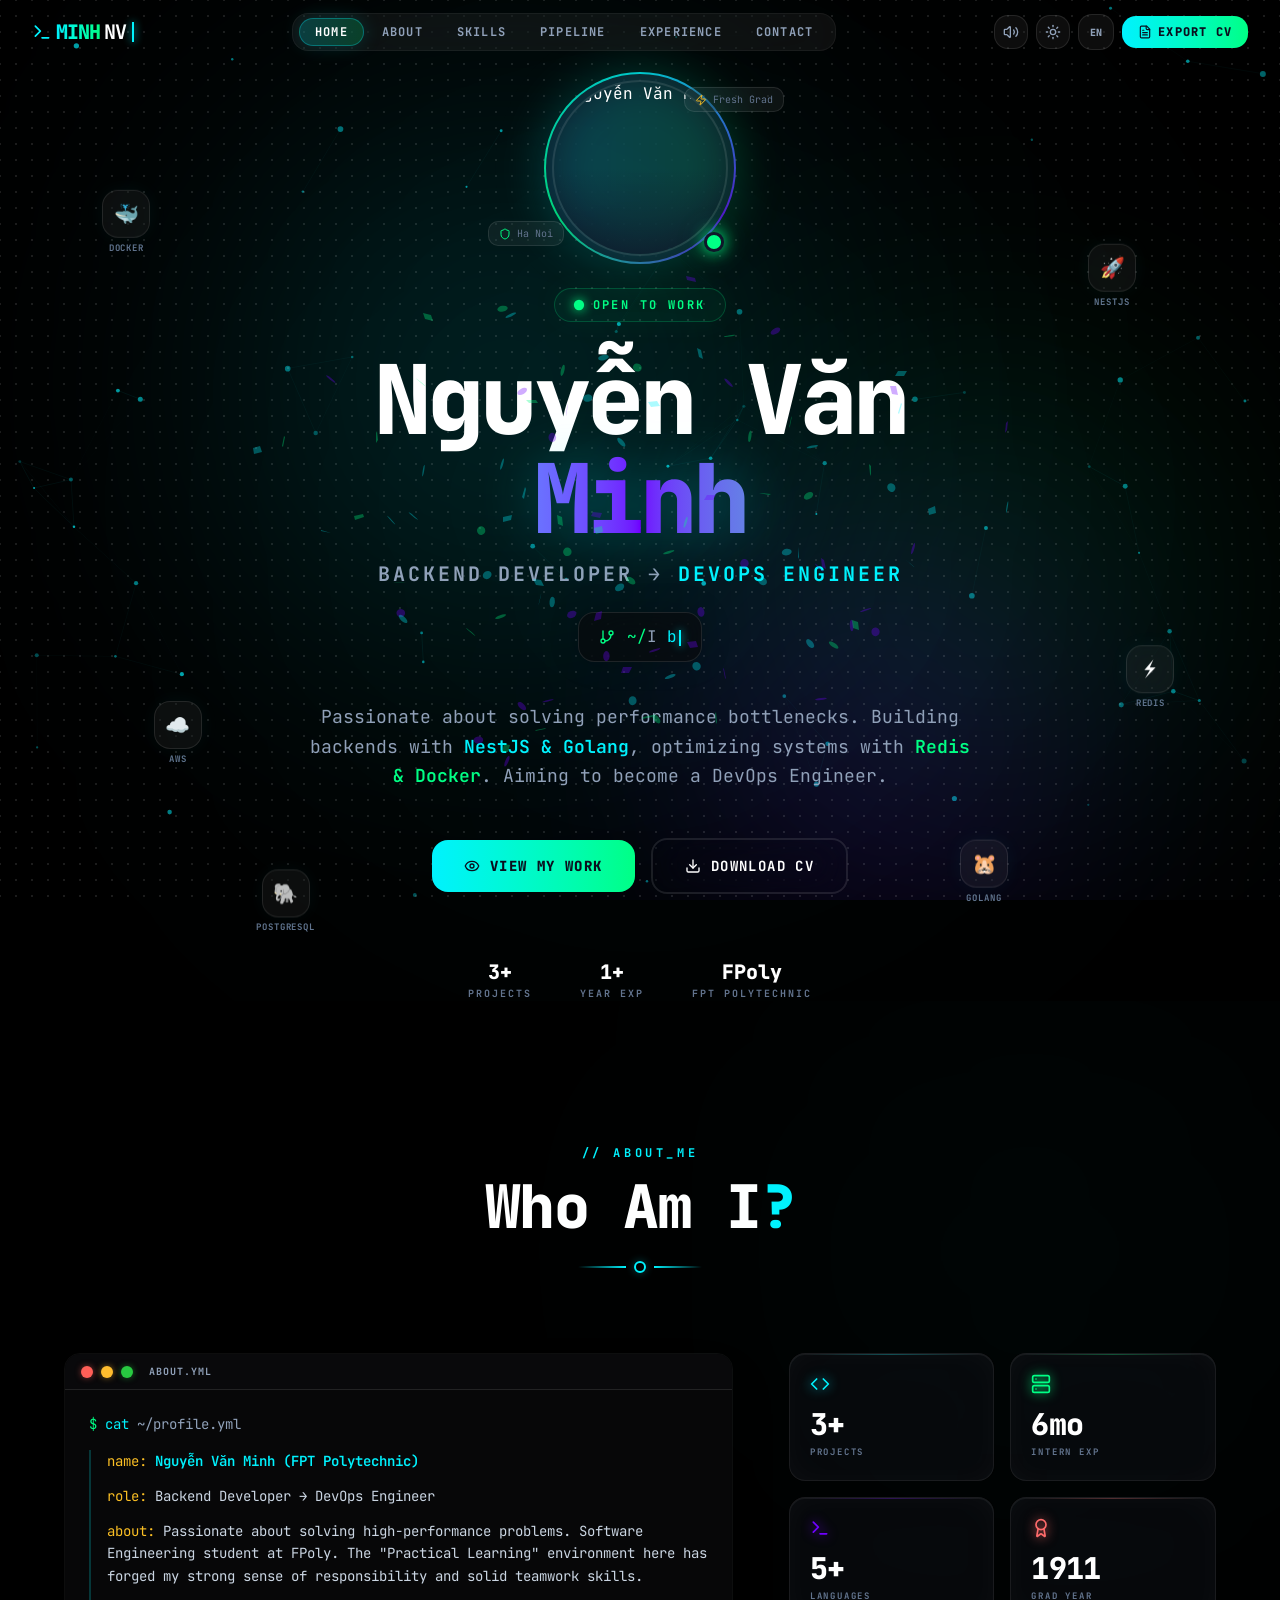
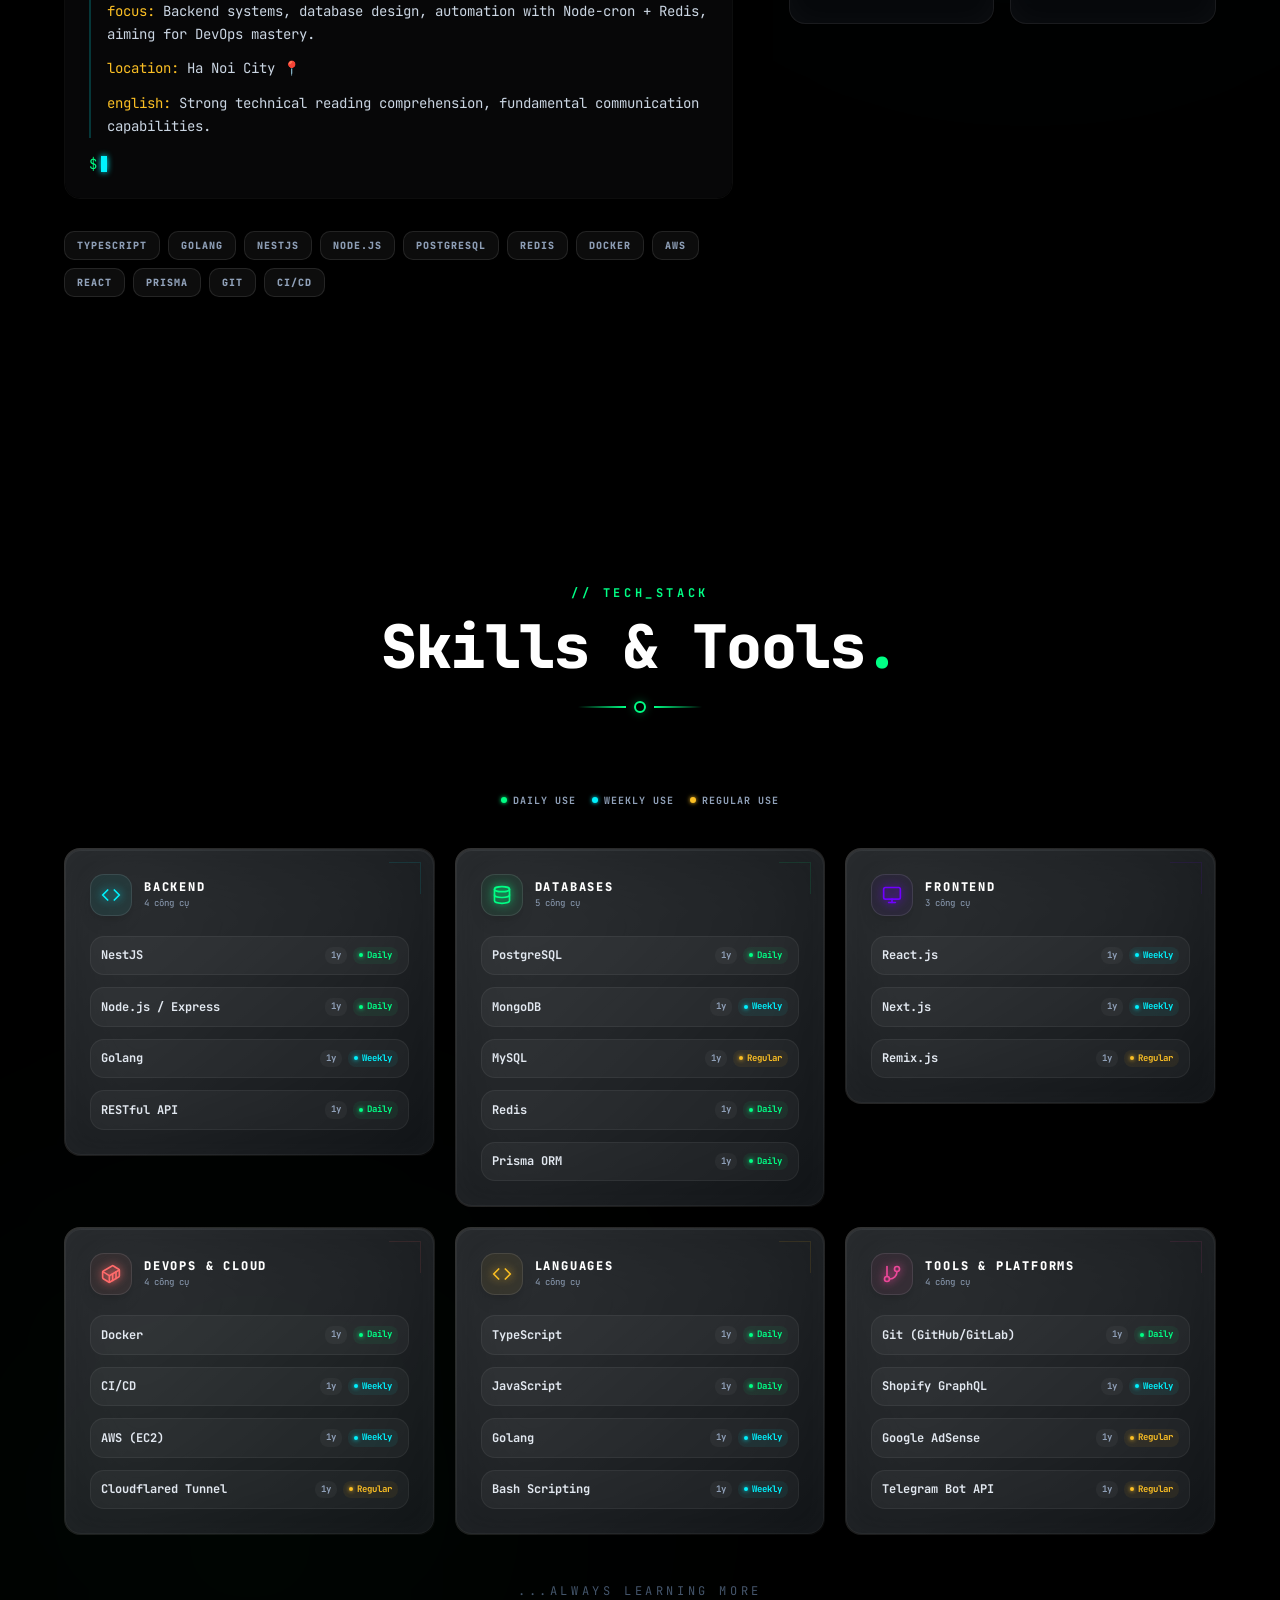
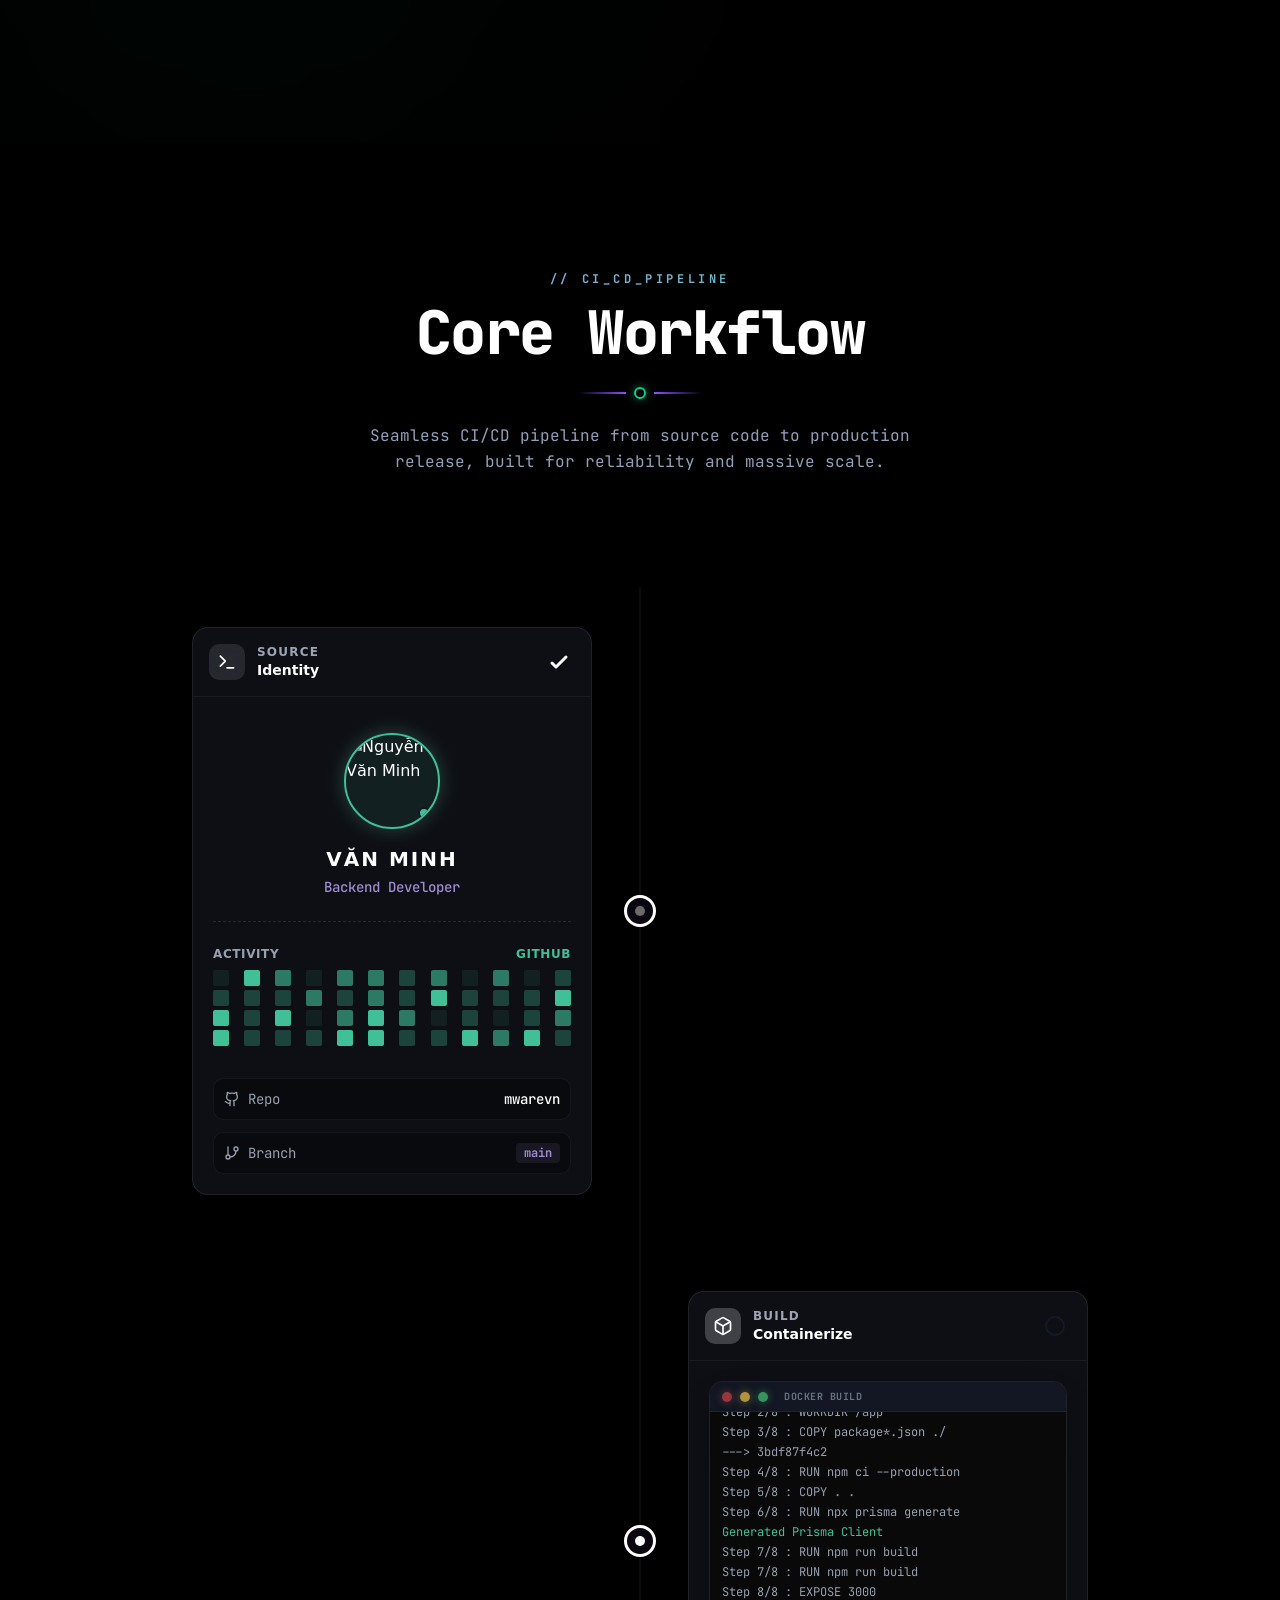
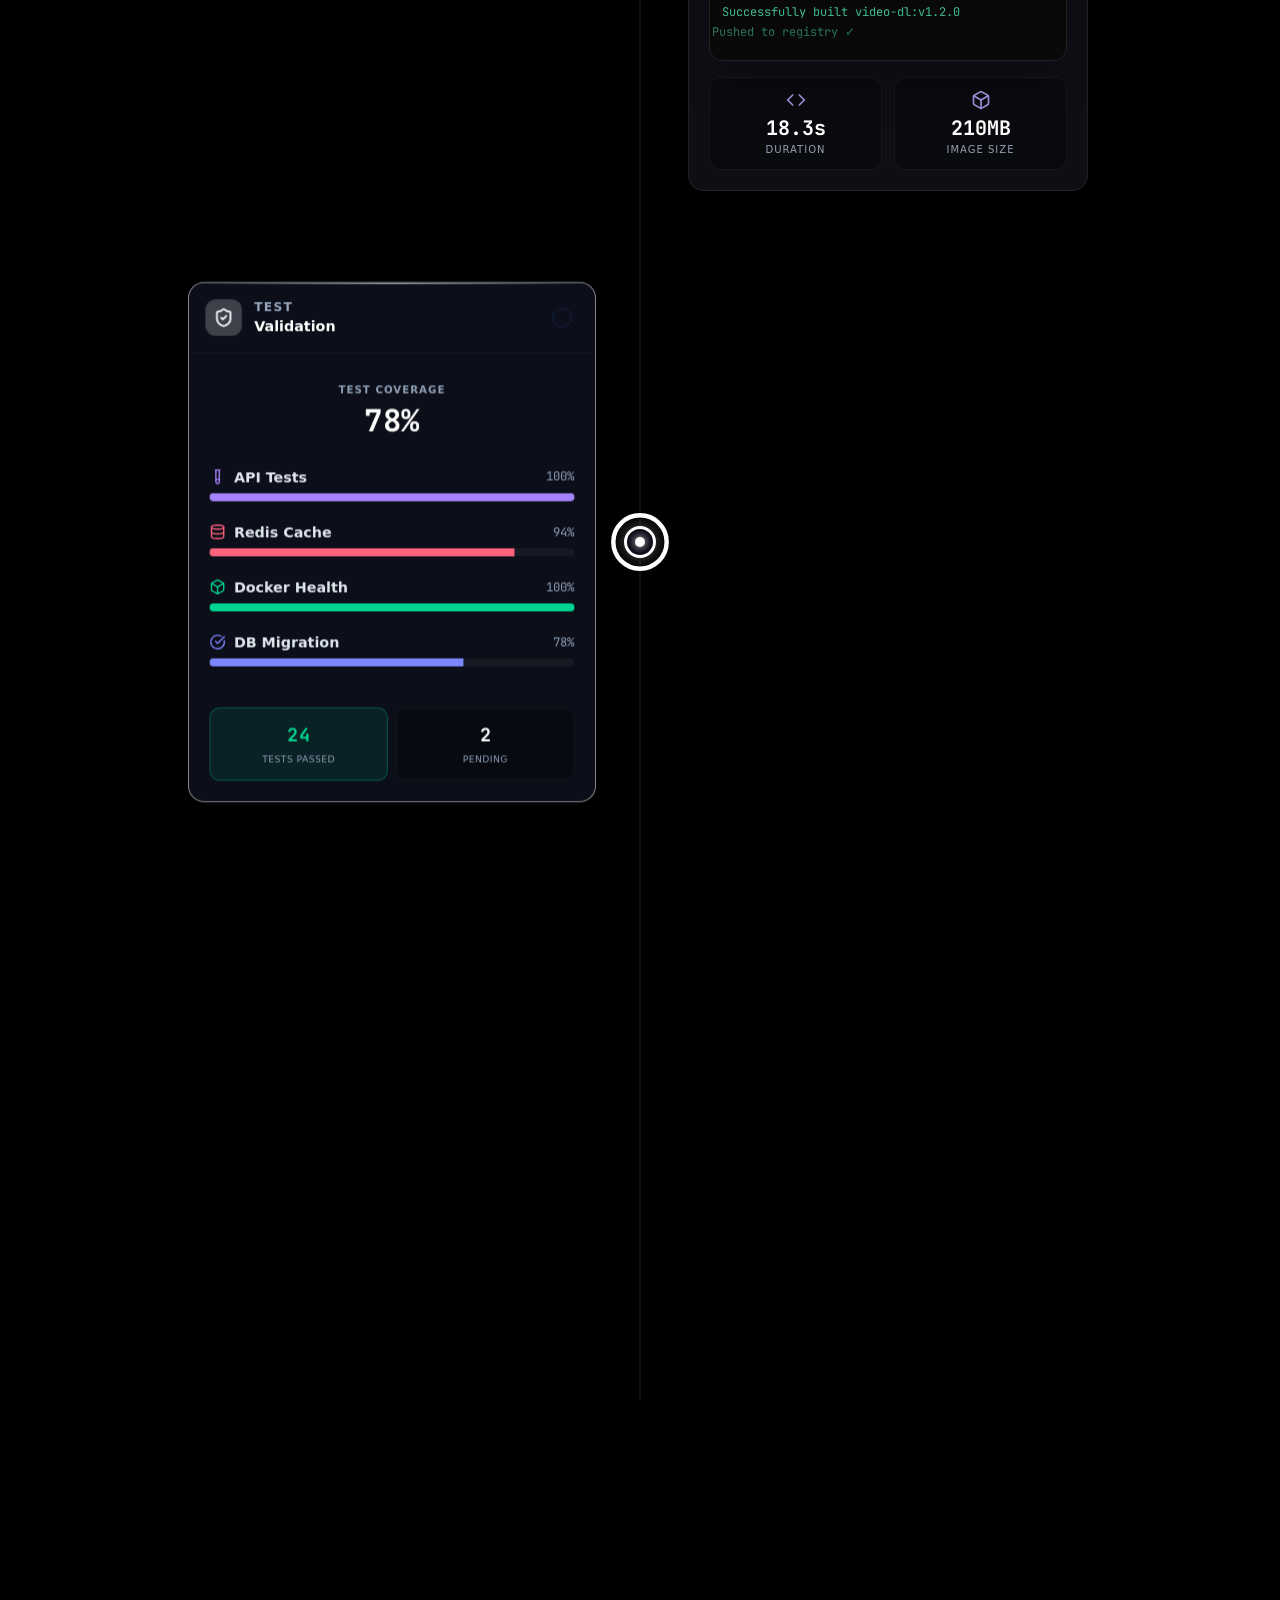
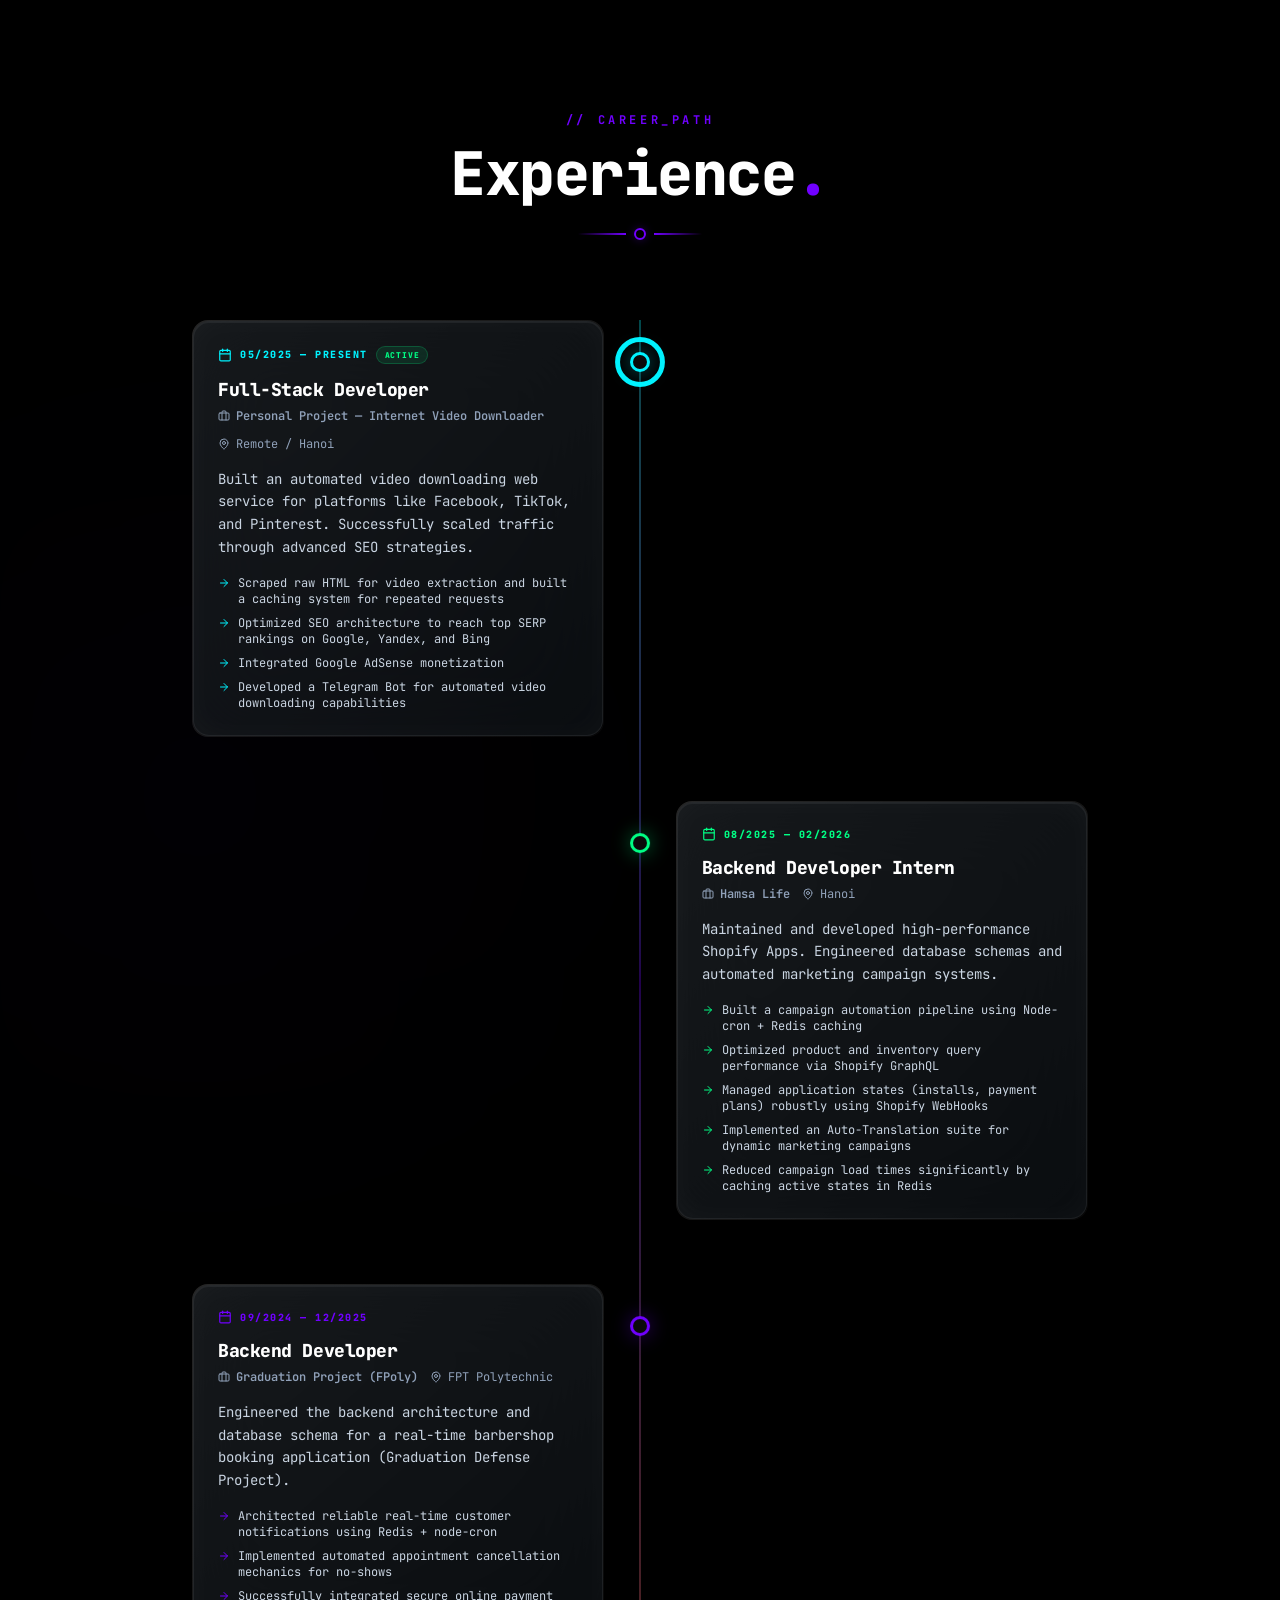
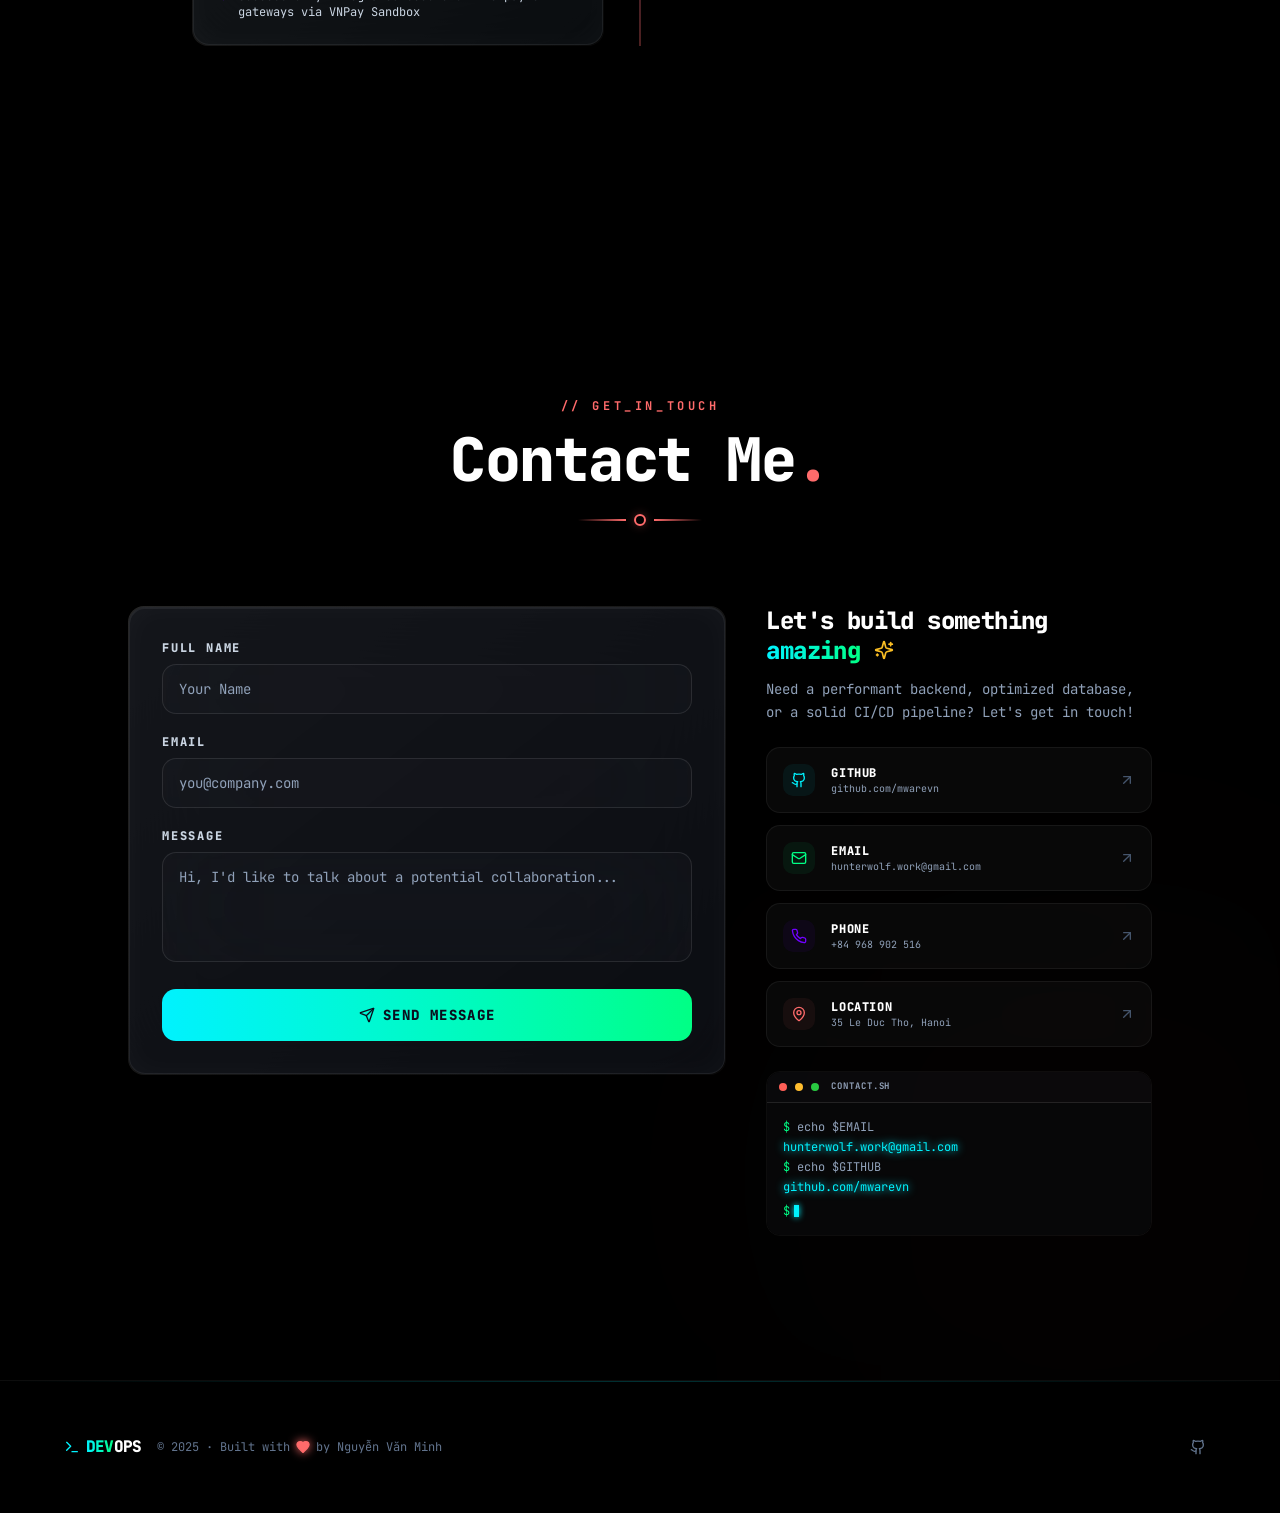
==== commit a7b7b031: "Add files via upload" ====
--- a/index.html
+++ b/index.html
@@ -5,10 +5,10 @@
     <meta name="viewport" content="width=device-width, initial-scale=1.0" />
 
     <!-- Primary Meta -->
-    <title>Nguyễn Văn Minh — Backend Developer | Portfolio</title>
-    <meta name="title" content="Nguyễn Văn Minh — Backend Developer | Portfolio" />
-    <meta name="description" content="Portfolio của Nguyễn Văn Minh — Backend Developer đam mê hiệu suất, chuyên NestJS, Golang, Docker, Redis, PostgreSQL. Hướng tới DevOps Engineer. Xem các dự án, kỹ năng và kinh nghiệm." />
-    <meta name="keywords" content="Nguyễn Văn Minh, Backend Developer, DevOps Engineer, Portfolio, NestJS, Golang, Docker, Redis, PostgreSQL, AWS, TypeScript, Node.js, Full-Stack, Ha Noi, Việt Nam, mwarevn" />
+    <title>Backend Developer - Nguyễn Văn Minh | Portfolio</title>
+    <meta name="title" content="Backend Developer - Nguyễn Văn Minh | Portfolio" />
+    <meta name="description" content="Portfolio của Nguyễn Văn Minh (Sinh viên xuất sắc FPoly / FPT Polytechnic). Đam mê thiết kế Backend (NestJS, Golang, Postgres) & định hướng DevOps Engineer chuyên nghiệp." />
+    <meta name="keywords" content="Nguyễn Văn Minh, FPT Polytechnic, FPoly, Poly, Sinh viên FPT, Backend Developer, DevOps Engineer, Portfolio, NestJS, Golang, Docker, Redis, PostgreSQL, AWS, TypeScript, Node.js, Ha Noi, mwarevn" />
     <meta name="author" content="Nguyễn Văn Minh" />
     <meta name="robots" content="index, follow" />
     <meta name="language" content="Vietnamese" />
@@ -22,8 +22,8 @@
     <!-- Open Graph / Facebook -->
     <meta property="og:type" content="website" />
     <meta property="og:url" content="https://mwarevn.github.io" />
-    <meta property="og:title" content="Nguyễn Văn Minh — Backend Developer | Portfolio" />
-    <meta property="og:description" content="Backend Developer đam mê hiệu suất, chuyên NestJS, Golang, Docker, Redis, PostgreSQL. Hướng tới DevOps Engineer." />
+    <meta property="og:title" content="Backend Developer - Nguyễn Văn Minh | Portfolio" />
+    <meta property="og:description" content="Portfolio của Nguyễn Văn Minh (Sinh viên xuất sắc FPoly / FPT Polytechnic). Đam mê thiết kế Backend & định hướng DevOps Engineer." />
     <meta property="og:image" content="https://avatars.githubusercontent.com/mwarevn" />
     <meta property="og:image:alt" content="Nguyễn Văn Minh — Backend Developer Portfolio" />
     <meta property="og:image:width" content="460" />
@@ -34,8 +34,8 @@
     <!-- Twitter Card -->
     <meta name="twitter:card" content="summary_large_image" />
     <meta name="twitter:url" content="https://mwarevn.github.io" />
-    <meta name="twitter:title" content="Nguyễn Văn Minh — Backend Developer | Portfolio" />
-    <meta name="twitter:description" content="Backend Developer đam mê hiệu suất, chuyên NestJS, Golang, Docker, Redis. Hướng tới DevOps Engineer." />
+    <meta name="twitter:title" content="Backend Developer - Nguyễn Văn Minh | Portfolio" />
+    <meta name="twitter:description" content="Portfolio chuyên nghiệp của Nguyễn Văn Minh (FPT Polytechnic). Kỹ sư Backend & tương lai DevOps." />
     <meta name="twitter:image" content="https://avatars.githubusercontent.com/mwarevn" />
     <meta name="twitter:image:alt" content="Nguyễn Văn Minh Portfolio" />
 
@@ -53,11 +53,11 @@
       "@context": "https://schema.org",
       "@type": "Person",
       "name": "Nguyễn Văn Minh",
-      "alternateName": "mwarevn",
+      "alternateName": ["mwarevn", "Minh FPoly", "Nguyễn Văn Minh FPT Polytechnic", "Poly"],
       "url": "https://mwarevn.github.io",
       "image": "https://avatars.githubusercontent.com/mwarevn",
-      "jobTitle": "Backend Developer",
-      "description": "Backend Developer đam mê hiệu suất, chuyên NestJS, Golang, Docker, Redis, PostgreSQL. Định hướng DevOps Engineer.",
+      "jobTitle": "Backend Developer & DevOps Engineer",
+      "description": "Portfolio chính thức của Nguyễn Văn Minh, sinh viên ưu tú trường Cao đẳng FPT Polytechnic (FPoly). Chuyên gia phát triển Backend và tối ưu hóa hệ thống DevOps.",
       "email": "hunterwolf.work@gmail.com",
       "telephone": "+84968902516",
       "address": {
@@ -70,7 +70,8 @@
       ],
       "alumniOf": {
         "@type": "CollegeOrUniversity",
-        "name": "FPT Polytechnic College",
+        "name": "Cao đẳng FPT Polytechnic",
+        "alternateName": ["FPoly", "FPT Polytechnic", "Poly"],
         "url": "https://fpoly.edu.vn"
       },
       "knowsAbout": [
@@ -115,8 +116,8 @@
       ]
     }
     </script>
-    <script type="module" crossorigin src="/assets/index-B-4vAjYW.js"></script>
-    <link rel="stylesheet" crossorigin href="/assets/index-BTGNRa8P.css">
+    <script type="module" crossorigin src="/assets/index-BY4QXi7F.js"></script>
+    <link rel="stylesheet" crossorigin href="/assets/index-CtREWbeP.css">
   </head>
 
   <body>
--- a/assets/index-CtREWbeP.css
+++ b/assets/index-CtREWbeP.css
@@ -0,0 +1 @@
+@import"https://fonts.googleapis.com/css2?family=JetBrains+Mono:wght@100..800&family=Inter:wght@300;400;500;600;700;800;900&family=Outfit:wght@300;400;500;600;700;800;900&display=swap";/*! tailwindcss v4.1.12 | MIT License | https://tailwindcss.com */@layer properties{@supports (((-webkit-hyphens:none)) and (not (margin-trim:inline))) or ((-moz-orient:inline) and (not (color:rgb(from red r g b)))){*,:before,:after,::backdrop{--tw-translate-x:0;--tw-translate-y:0;--tw-translate-z:0;--tw-scale-x:1;--tw-scale-y:1;--tw-scale-z:1;--tw-rotate-x:initial;--tw-rotate-y:initial;--tw-rotate-z:initial;--tw-skew-x:initial;--tw-skew-y:initial;--tw-space-y-reverse:0;--tw-space-x-reverse:0;--tw-border-style:solid;--tw-gradient-position:initial;--tw-gradient-from:#0000;--tw-gradient-via:#0000;--tw-gradient-to:#0000;--tw-gradient-stops:initial;--tw-gradient-via-stops:initial;--tw-gradient-from-position:0%;--tw-gradient-via-position:50%;--tw-gradient-to-position:100%;--tw-leading:initial;--tw-font-weight:initial;--tw-tracking:initial;--tw-ordinal:initial;--tw-slashed-zero:initial;--tw-numeric-figure:initial;--tw-numeric-spacing:initial;--tw-numeric-fraction:initial;--tw-shadow:0 0 #0000;--tw-shadow-color:initial;--tw-shadow-alpha:100%;--tw-inset-shadow:0 0 #0000;--tw-inset-shadow-color:initial;--tw-inset-shadow-alpha:100%;--tw-ring-color:initial;--tw-ring-shadow:0 0 #0000;--tw-inset-ring-color:initial;--tw-inset-ring-shadow:0 0 #0000;--tw-ring-inset:initial;--tw-ring-offset-width:0px;--tw-ring-offset-color:#fff;--tw-ring-offset-shadow:0 0 #0000;--tw-outline-style:solid;--tw-blur:initial;--tw-brightness:initial;--tw-contrast:initial;--tw-grayscale:initial;--tw-hue-rotate:initial;--tw-invert:initial;--tw-opacity:initial;--tw-saturate:initial;--tw-sepia:initial;--tw-drop-shadow:initial;--tw-drop-shadow-color:initial;--tw-drop-shadow-alpha:100%;--tw-drop-shadow-size:initial;--tw-backdrop-blur:initial;--tw-backdrop-brightness:initial;--tw-backdrop-contrast:initial;--tw-backdrop-grayscale:initial;--tw-backdrop-hue-rotate:initial;--tw-backdrop-invert:initial;--tw-backdrop-opacity:initial;--tw-backdrop-saturate:initial;--tw-backdrop-sepia:initial;--tw-duration:initial;--tw-ease:initial;--tw-content:"";--tw-animation-delay:0s;--tw-animation-direction:normal;--tw-animation-duration:initial;--tw-animation-fill-mode:none;--tw-animation-iteration-count:1;--tw-enter-blur:0;--tw-enter-opacity:1;--tw-enter-rotate:0;--tw-enter-scale:1;--tw-enter-translate-x:0;--tw-enter-translate-y:0;--tw-exit-blur:0;--tw-exit-opacity:1;--tw-exit-rotate:0;--tw-exit-scale:1;--tw-exit-translate-x:0;--tw-exit-translate-y:0}}}body{color:#fff;background-color:#0f172a;font-family:Inter,Outfit,sans-serif}.font-mono{font-family:JetBrains Mono,monospace!important}html,body{overflow-x:clip}#hero,#about,#skills,#pipeline,#experience,#contact{scroll-margin-top:80px}::-webkit-scrollbar{width:6px;height:6px}::-webkit-scrollbar-track{background:0 0}::-webkit-scrollbar-thumb{background:#00f2fe26;border-radius:3px}::-webkit-scrollbar-thumb:hover{background:#00f2fe66}.custom-scrollbar::-webkit-scrollbar{width:4px;height:4px}.custom-scrollbar::-webkit-scrollbar-track{background:#0003;border-radius:4px}.custom-scrollbar::-webkit-scrollbar-thumb{background:#ffffff14;border-radius:4px}.custom-scrollbar::-webkit-scrollbar-thumb:hover{background:#00f2fe66}@keyframes spin-slow{0%{transform:rotate(0)}to{transform:rotate(360deg)}}.animate-spin-slow{animation:6s linear infinite spin-slow}.bg-gradient-conic{background:conic-gradient(#00f2fe,#7000ff,#00ff85,#00f2fe)}@keyframes shimmer{0%{background-position:-200% 0}to{background-position:200% 0}}::selection{color:#fff;background:#00f2fe40}@keyframes pulse-glow{0%,to{box-shadow:0 0 15px #00f2fe33}50%{box-shadow:0 0 25px #00f2fe66}}@layer theme{:root,:host{--font-sans:ui-sans-serif,system-ui,sans-serif,"Apple Color Emoji","Segoe UI Emoji","Segoe UI Symbol","Noto Color Emoji";--font-mono:ui-monospace,SFMono-Regular,Menlo,Monaco,Consolas,"Liberation Mono","Courier New",monospace;--color-red-500:oklch(63.7% .237 25.331);--color-yellow-500:oklch(79.5% .184 86.047);--color-green-500:oklch(72.3% .219 149.579);--color-emerald-400:oklch(76.5% .177 163.223);--color-emerald-500:oklch(69.6% .17 162.48);--color-emerald-600:oklch(59.6% .145 163.225);--color-cyan-200:oklch(91.7% .08 205.041);--color-cyan-400:oklch(78.9% .154 211.53);--color-cyan-600:oklch(60.9% .126 221.723);--color-blue-200:oklch(88.2% .059 254.128);--color-indigo-200:oklch(87% .065 274.039);--color-indigo-400:oklch(67.3% .182 276.935);--color-indigo-600:oklch(51.1% .262 276.966);--color-violet-400:oklch(70.2% .183 293.541);--color-violet-500:oklch(60.6% .25 292.717);--color-violet-600:oklch(54.1% .281 293.009);--color-rose-400:oklch(71.2% .194 13.428);--color-rose-500:oklch(64.5% .246 16.439);--color-rose-600:oklch(58.6% .253 17.585);--color-slate-50:oklch(98.4% .003 247.858);--color-slate-100:oklch(96.8% .007 247.896);--color-slate-200:oklch(92.9% .013 255.508);--color-slate-300:oklch(86.9% .022 252.894);--color-slate-400:oklch(70.4% .04 256.788);--color-slate-500:oklch(55.4% .046 257.417);--color-slate-600:oklch(44.6% .043 257.281);--color-slate-700:oklch(37.2% .044 257.287);--color-slate-800:oklch(27.9% .041 260.031);--color-slate-900:oklch(20.8% .042 265.755);--color-gray-100:oklch(96.7% .003 264.542);--color-black:#000;--color-white:#fff;--spacing:.25rem;--container-sm:24rem;--container-lg:32rem;--container-xl:36rem;--container-2xl:42rem;--container-3xl:48rem;--container-4xl:56rem;--container-5xl:64rem;--container-6xl:72rem;--container-7xl:80rem;--text-xs:.75rem;--text-xs--line-height:calc(1/.75);--text-sm:.875rem;--text-sm--line-height:calc(1.25/.875);--text-base:1rem;--text-base--line-height: 1.5 ;--text-lg:1.125rem;--text-lg--line-height:calc(1.75/1.125);--text-xl:1.25rem;--text-xl--line-height:calc(1.75/1.25);--text-2xl:1.5rem;--text-2xl--line-height:calc(2/1.5);--text-3xl:1.875rem;--text-3xl--line-height: 1.2 ;--text-4xl:2.25rem;--text-4xl--line-height:calc(2.5/2.25);--text-5xl:3rem;--text-5xl--line-height:1;--text-6xl:3.75rem;--text-6xl--line-height:1;--text-8xl:6rem;--text-8xl--line-height:1;--font-weight-normal:400;--font-weight-medium:500;--font-weight-semibold:600;--font-weight-bold:700;--font-weight-black:900;--tracking-tighter:-.05em;--tracking-tight:-.025em;--tracking-wider:.05em;--tracking-widest:.1em;--leading-tight:1.25;--leading-relaxed:1.625;--radius-xs:.125rem;--radius-2xl:1rem;--radius-3xl:1.5rem;--ease-out:cubic-bezier(0,0,.2,1);--ease-in-out:cubic-bezier(.4,0,.2,1);--animate-pulse:pulse 2s cubic-bezier(.4,0,.6,1)infinite;--blur-md:12px;--blur-xl:24px;--blur-2xl:40px;--blur-3xl:64px;--aspect-video:16/9;--default-transition-duration:.15s;--default-transition-timing-function:cubic-bezier(.4,0,.2,1);--default-font-family:var(--font-sans);--default-mono-font-family:var(--font-mono);--color-border:var(--border)}}@layer base{*,:after,:before,::backdrop{box-sizing:border-box;border:0 solid;margin:0;padding:0}::file-selector-button{box-sizing:border-box;border:0 solid;margin:0;padding:0}html,:host{-webkit-text-size-adjust:100%;-moz-tab-size:4;tab-size:4;line-height:1.5;font-family:var(--default-font-family,ui-sans-serif,system-ui,sans-serif,"Apple Color Emoji","Segoe UI Emoji","Segoe UI Symbol","Noto Color Emoji");font-feature-settings:var(--default-font-feature-settings,normal);font-variation-settings:var(--default-font-variation-settings,normal);-webkit-tap-highlight-color:transparent}hr{height:0;color:inherit;border-top-width:1px}abbr:where([title]){-webkit-text-decoration:underline dotted;text-decoration:underline dotted}h1,h2,h3,h4,h5,h6{font-size:inherit;font-weight:inherit}a{color:inherit;-webkit-text-decoration:inherit;text-decoration:inherit}b,strong{font-weight:bolder}code,kbd,samp,pre{font-family:var(--default-mono-font-family,ui-monospace,SFMono-Regular,Menlo,Monaco,Consolas,"Liberation Mono","Courier New",monospace);font-feature-settings:var(--default-mono-font-feature-settings,normal);font-variation-settings:var(--default-mono-font-variation-settings,normal);font-size:1em}small{font-size:80%}sub,sup{vertical-align:baseline;font-size:75%;line-height:0;position:relative}sub{bottom:-.25em}sup{top:-.5em}table{text-indent:0;border-color:inherit;border-collapse:collapse}:-moz-focusring{outline:auto}progress{vertical-align:baseline}summary{display:list-item}ol,ul,menu{list-style:none}img,svg,video,canvas,audio,iframe,embed,object{vertical-align:middle;display:block}img,video{max-width:100%;height:auto}button,input,select,optgroup,textarea{font:inherit;font-feature-settings:inherit;font-variation-settings:inherit;letter-spacing:inherit;color:inherit;opacity:1;background-color:#0000;border-radius:0}::file-selector-button{font:inherit;font-feature-settings:inherit;font-variation-settings:inherit;letter-spacing:inherit;color:inherit;opacity:1;background-color:#0000;border-radius:0}:where(select:is([multiple],[size])) optgroup{font-weight:bolder}:where(select:is([multiple],[size])) optgroup option{padding-inline-start:20px}::file-selector-button{margin-inline-end:4px}::placeholder{opacity:1}@supports (not ((-webkit-appearance:-apple-pay-button))) or (contain-intrinsic-size:1px){::placeholder{color:currentColor}@supports (color:color-mix(in lab,red,red)){::placeholder{color:color-mix(in oklab,currentcolor 50%,transparent)}}}textarea{resize:vertical}::-webkit-search-decoration{-webkit-appearance:none}::-webkit-date-and-time-value{min-height:1lh;text-align:inherit}::-webkit-datetime-edit{display:inline-flex}::-webkit-datetime-edit-fields-wrapper{padding:0}::-webkit-datetime-edit{padding-block:0}::-webkit-datetime-edit-year-field{padding-block:0}::-webkit-datetime-edit-month-field{padding-block:0}::-webkit-datetime-edit-day-field{padding-block:0}::-webkit-datetime-edit-hour-field{padding-block:0}::-webkit-datetime-edit-minute-field{padding-block:0}::-webkit-datetime-edit-second-field{padding-block:0}::-webkit-datetime-edit-millisecond-field{padding-block:0}::-webkit-datetime-edit-meridiem-field{padding-block:0}::-webkit-calendar-picker-indicator{line-height:1}:-moz-ui-invalid{box-shadow:none}button,input:where([type=button],[type=reset],[type=submit]){-webkit-appearance:button;-moz-appearance:button;appearance:button}::file-selector-button{-webkit-appearance:button;-moz-appearance:button;appearance:button}::-webkit-inner-spin-button{height:auto}::-webkit-outer-spin-button{height:auto}[hidden]:where(:not([hidden=until-found])){display:none!important}*{border-color:var(--border);outline-color:var(--ring)}@supports (color:color-mix(in lab,red,red)){*{outline-color:color-mix(in oklab,var(--ring)50%,transparent)}}body{background-color:var(--background);color:var(--foreground)}html{font-size:var(--font-size)}h1{font-size:var(--text-2xl);font-weight:var(--font-weight-medium);line-height:1.5}h2{font-size:var(--text-xl);font-weight:var(--font-weight-medium);line-height:1.5}h3{font-size:var(--text-lg);font-weight:var(--font-weight-medium);line-height:1.5}h4,label,button{font-size:var(--text-base);font-weight:var(--font-weight-medium);line-height:1.5}input{font-size:var(--text-base);font-weight:var(--font-weight-normal);line-height:1.5}}@layer components;@layer utilities{.\@container\/card-header{container:card-header/inline-size}.pointer-events-none{pointer-events:none}.invisible{visibility:hidden}.sr-only{clip:rect(0,0,0,0);white-space:nowrap;border-width:0;width:1px;height:1px;margin:-1px;padding:0;position:absolute;overflow:hidden}.absolute{position:absolute}.fixed{position:fixed}.relative{position:relative}.-inset-1{inset:calc(var(--spacing)*-1)}.-inset-2{inset:calc(var(--spacing)*-2)}.inset-0{inset:calc(var(--spacing)*0)}.inset-\[2px\]{top:2px;right:2px;bottom:2px;left:2px}.inset-x-0{inset-inline:calc(var(--spacing)*0)}.inset-y-0{inset-block:calc(var(--spacing)*0)}.-top-8{top:calc(var(--spacing)*-8)}.-top-12{top:calc(var(--spacing)*-12)}.top-0{top:calc(var(--spacing)*0)}.top-1\.5{top:calc(var(--spacing)*1.5)}.top-1\/2{top:50%}.top-1\/3{top:33.3333%}.top-2{top:calc(var(--spacing)*2)}.top-3{top:calc(var(--spacing)*3)}.top-3\.5{top:calc(var(--spacing)*3.5)}.top-4{top:calc(var(--spacing)*4)}.top-8{top:calc(var(--spacing)*8)}.top-10{top:calc(var(--spacing)*10)}.top-20{top:calc(var(--spacing)*20)}.top-\[1px\]{top:1px}.top-\[15\%\]{top:15%}.top-\[40\%\]{top:40%}.top-\[50\%\]{top:50%}.top-\[60\%\]{top:60%}.top-auto{top:auto}.top-full{top:100%}.-right-6{right:calc(var(--spacing)*-6)}.-right-12{right:calc(var(--spacing)*-12)}.-right-14{right:calc(var(--spacing)*-14)}.right-0{right:calc(var(--spacing)*0)}.right-1{right:calc(var(--spacing)*1)}.right-2{right:calc(var(--spacing)*2)}.right-3{right:calc(var(--spacing)*3)}.right-4{right:calc(var(--spacing)*4)}.right-6{right:calc(var(--spacing)*6)}.right-8{right:calc(var(--spacing)*8)}.right-\[15\%\]{right:15%}.-bottom-6{bottom:calc(var(--spacing)*-6)}.-bottom-12{bottom:calc(var(--spacing)*-12)}.bottom-0{bottom:calc(var(--spacing)*0)}.bottom-1{bottom:calc(var(--spacing)*1)}.bottom-2{bottom:calc(var(--spacing)*2)}.bottom-4{bottom:calc(var(--spacing)*4)}.bottom-8{bottom:calc(var(--spacing)*8)}.-left-12{left:calc(var(--spacing)*-12)}.-left-16{left:calc(var(--spacing)*-16)}.left-0{left:calc(var(--spacing)*0)}.left-1{left:calc(var(--spacing)*1)}.left-1\/2{left:50%}.left-2{left:calc(var(--spacing)*2)}.left-4{left:calc(var(--spacing)*4)}.left-6{left:calc(var(--spacing)*6)}.left-\[18px\]{left:18px}.left-\[20\%\]{left:20%}.left-\[24px\]{left:24px}.left-\[39px\]{left:39px}.left-\[50\%\]{left:50%}.left-\[60\%\]{left:60%}.left-\[130px\]{left:130px}.isolate{isolation:isolate}.z-0{z-index:0}.z-10{z-index:10}.z-20{z-index:20}.z-50{z-index:50}.z-\[1\]{z-index:1}.z-\[90\]{z-index:90}.z-\[99\]{z-index:99}.z-\[100\]{z-index:100}.z-\[200\]{z-index:200}.col-start-2{grid-column-start:2}.row-span-2{grid-row:span 2/span 2}.row-start-1{grid-row-start:1}.-mx-1{margin-inline:calc(var(--spacing)*-1)}.mx-2{margin-inline:calc(var(--spacing)*2)}.mx-3\.5{margin-inline:calc(var(--spacing)*3.5)}.mx-auto{margin-inline:auto}.my-0\.5{margin-block:calc(var(--spacing)*.5)}.my-1{margin-block:calc(var(--spacing)*1)}.my-10{margin-block:calc(var(--spacing)*10)}.-mt-0\.5{margin-top:calc(var(--spacing)*-.5)}.-mt-1{margin-top:calc(var(--spacing)*-1)}.-mt-4{margin-top:calc(var(--spacing)*-4)}.mt-0\.5{margin-top:calc(var(--spacing)*.5)}.mt-1{margin-top:calc(var(--spacing)*1)}.mt-1\.5{margin-top:calc(var(--spacing)*1.5)}.mt-2{margin-top:calc(var(--spacing)*2)}.mt-4{margin-top:calc(var(--spacing)*4)}.mt-6{margin-top:calc(var(--spacing)*6)}.mt-12{margin-top:calc(var(--spacing)*12)}.mt-16{margin-top:calc(var(--spacing)*16)}.mt-auto{margin-top:auto}.mb-1{margin-bottom:calc(var(--spacing)*1)}.mb-1\.5{margin-bottom:calc(var(--spacing)*1.5)}.mb-2{margin-bottom:calc(var(--spacing)*2)}.mb-3{margin-bottom:calc(var(--spacing)*3)}.mb-4{margin-bottom:calc(var(--spacing)*4)}.mb-5{margin-bottom:calc(var(--spacing)*5)}.mb-6{margin-bottom:calc(var(--spacing)*6)}.mb-8{margin-bottom:calc(var(--spacing)*8)}.mb-10{margin-bottom:calc(var(--spacing)*10)}.mb-12{margin-bottom:calc(var(--spacing)*12)}.mb-16{margin-bottom:calc(var(--spacing)*16)}.mb-20{margin-bottom:calc(var(--spacing)*20)}.-ml-4{margin-left:calc(var(--spacing)*-4)}.ml-0\.5{margin-left:calc(var(--spacing)*.5)}.ml-1{margin-left:calc(var(--spacing)*1)}.ml-2{margin-left:calc(var(--spacing)*2)}.ml-auto{margin-left:auto}.line-clamp-1{-webkit-line-clamp:1;-webkit-box-orient:vertical;display:-webkit-box;overflow:hidden}.block{display:block}.flex{display:flex}.grid{display:grid}.hidden{display:none}.inline{display:inline}.inline-block{display:inline-block}.inline-flex{display:inline-flex}.table{display:table}.table-caption{display:table-caption}.table-cell{display:table-cell}.table-row{display:table-row}.field-sizing-content{field-sizing:content}.aspect-square{aspect-ratio:1}.aspect-video{aspect-ratio:var(--aspect-video)}.size-2{width:calc(var(--spacing)*2);height:calc(var(--spacing)*2)}.size-2\.5{width:calc(var(--spacing)*2.5);height:calc(var(--spacing)*2.5)}.size-3{width:calc(var(--spacing)*3);height:calc(var(--spacing)*3)}.size-3\.5{width:calc(var(--spacing)*3.5);height:calc(var(--spacing)*3.5)}.size-4{width:calc(var(--spacing)*4);height:calc(var(--spacing)*4)}.size-7{width:calc(var(--spacing)*7);height:calc(var(--spacing)*7)}.size-8{width:calc(var(--spacing)*8);height:calc(var(--spacing)*8)}.size-9{width:calc(var(--spacing)*9);height:calc(var(--spacing)*9)}.size-10{width:calc(var(--spacing)*10);height:calc(var(--spacing)*10)}.size-full{width:100%;height:100%}.h-1{height:calc(var(--spacing)*1)}.h-1\.5{height:calc(var(--spacing)*1.5)}.h-2{height:calc(var(--spacing)*2)}.h-2\.5{height:calc(var(--spacing)*2.5)}.h-3{height:calc(var(--spacing)*3)}.h-3\.5{height:calc(var(--spacing)*3.5)}.h-4{height:calc(var(--spacing)*4)}.h-5{height:calc(var(--spacing)*5)}.h-6{height:calc(var(--spacing)*6)}.h-7{height:calc(var(--spacing)*7)}.h-8{height:calc(var(--spacing)*8)}.h-9{height:calc(var(--spacing)*9)}.h-10{height:calc(var(--spacing)*10)}.h-12{height:calc(var(--spacing)*12)}.h-14{height:calc(var(--spacing)*14)}.h-20{height:calc(var(--spacing)*20)}.h-24{height:calc(var(--spacing)*24)}.h-32{height:calc(var(--spacing)*32)}.h-36{height:calc(var(--spacing)*36)}.h-40{height:calc(var(--spacing)*40)}.h-\[1\.15rem\]{height:1.15rem}.h-\[1px\]{height:1px}.h-\[2px\]{height:2px}.h-\[30\%\]{height:30%}.h-\[400px\]{height:400px}.h-\[450px\]{height:450px}.h-\[500px\]{height:500px}.h-\[800px\]{height:800px}.h-\[calc\(100\%-1px\)\]{height:calc(100% - 1px)}.h-\[var\(--radix-navigation-menu-viewport-height\)\]{height:var(--radix-navigation-menu-viewport-height)}.h-\[var\(--radix-select-trigger-height\)\]{height:var(--radix-select-trigger-height)}.h-auto{height:auto}.h-full{height:100%}.h-px{height:1px}.h-svh{height:100svh}.max-h-\(--radix-context-menu-content-available-height\){max-height:var(--radix-context-menu-content-available-height)}.max-h-\(--radix-dropdown-menu-content-available-height\){max-height:var(--radix-dropdown-menu-content-available-height)}.max-h-\(--radix-select-content-available-height\){max-height:var(--radix-select-content-available-height)}.max-h-\[90vh\]{max-height:90vh}.max-h-\[300px\]{max-height:300px}.max-h-\[calc\(90vh-80px\)\]{max-height:calc(90vh - 80px)}.min-h-0{min-height:calc(var(--spacing)*0)}.min-h-4{min-height:calc(var(--spacing)*4)}.min-h-16{min-height:calc(var(--spacing)*16)}.min-h-screen{min-height:100vh}.min-h-svh{min-height:100svh}.w-\(--sidebar-width\){width:var(--sidebar-width)}.w-0{width:calc(var(--spacing)*0)}.w-1{width:calc(var(--spacing)*1)}.w-1\.5{width:calc(var(--spacing)*1.5)}.w-1\/2{width:50%}.w-1\/3{width:33.3333%}.w-2{width:calc(var(--spacing)*2)}.w-2\.5{width:calc(var(--spacing)*2.5)}.w-3{width:calc(var(--spacing)*3)}.w-3\.5{width:calc(var(--spacing)*3.5)}.w-3\/4{width:75%}.w-4{width:calc(var(--spacing)*4)}.w-5{width:calc(var(--spacing)*5)}.w-6{width:calc(var(--spacing)*6)}.w-8{width:calc(var(--spacing)*8)}.w-9{width:calc(var(--spacing)*9)}.w-10{width:calc(var(--spacing)*10)}.w-12{width:calc(var(--spacing)*12)}.w-20{width:calc(var(--spacing)*20)}.w-24{width:calc(var(--spacing)*24)}.w-32{width:calc(var(--spacing)*32)}.w-36{width:calc(var(--spacing)*36)}.w-40{width:calc(var(--spacing)*40)}.w-64{width:calc(var(--spacing)*64)}.w-72{width:calc(var(--spacing)*72)}.w-\[2px\]{width:2px}.w-\[5px\]{width:5px}.w-\[6px\]{width:6px}.w-\[100px\]{width:100px}.w-\[400px\]{width:400px}.w-\[450px\]{width:450px}.w-\[500px\]{width:500px}.w-\[800px\]{width:800px}.w-\[calc\(100\%-4rem\)\]{width:calc(100% - 4rem)}.w-auto{width:auto}.w-fit{width:fit-content}.w-full{width:100%}.w-max{width:max-content}.w-px{width:1px}.max-w-\(--skeleton-width\){max-width:var(--skeleton-width)}.max-w-2xl{max-width:var(--container-2xl)}.max-w-3xl{max-width:var(--container-3xl)}.max-w-4xl{max-width:var(--container-4xl)}.max-w-5xl{max-width:var(--container-5xl)}.max-w-6xl{max-width:var(--container-6xl)}.max-w-7xl{max-width:var(--container-7xl)}.max-w-\[400px\]{max-width:400px}.max-w-\[calc\(100\%-2rem\)\]{max-width:calc(100% - 2rem)}.max-w-max{max-width:max-content}.max-w-xl{max-width:var(--container-xl)}.min-w-0{min-width:calc(var(--spacing)*0)}.min-w-5{min-width:calc(var(--spacing)*5)}.min-w-8{min-width:calc(var(--spacing)*8)}.min-w-9{min-width:calc(var(--spacing)*9)}.min-w-10{min-width:calc(var(--spacing)*10)}.min-w-\[8rem\]{min-width:8rem}.min-w-\[12rem\]{min-width:12rem}.min-w-\[var\(--radix-select-trigger-width\)\]{min-width:var(--radix-select-trigger-width)}.flex-1{flex:1}.shrink-0{flex-shrink:0}.grow{flex-grow:1}.grow-0{flex-grow:0}.basis-full{flex-basis:100%}.caption-bottom{caption-side:bottom}.border-collapse{border-collapse:collapse}.origin-\(--radix-context-menu-content-transform-origin\){transform-origin:var(--radix-context-menu-content-transform-origin)}.origin-\(--radix-dropdown-menu-content-transform-origin\){transform-origin:var(--radix-dropdown-menu-content-transform-origin)}.origin-\(--radix-hover-card-content-transform-origin\){transform-origin:var(--radix-hover-card-content-transform-origin)}.origin-\(--radix-menubar-content-transform-origin\){transform-origin:var(--radix-menubar-content-transform-origin)}.origin-\(--radix-popover-content-transform-origin\){transform-origin:var(--radix-popover-content-transform-origin)}.origin-\(--radix-select-content-transform-origin\){transform-origin:var(--radix-select-content-transform-origin)}.origin-\(--radix-tooltip-content-transform-origin\){transform-origin:var(--radix-tooltip-content-transform-origin)}.-translate-x-1\/2{--tw-translate-x: -50% ;translate:var(--tw-translate-x)var(--tw-translate-y)}.-translate-x-full{--tw-translate-x:-100%;translate:var(--tw-translate-x)var(--tw-translate-y)}.-translate-x-px{--tw-translate-x:-1px;translate:var(--tw-translate-x)var(--tw-translate-y)}.translate-x-10{--tw-translate-x:calc(var(--spacing)*10);translate:var(--tw-translate-x)var(--tw-translate-y)}.translate-x-\[-50\%\]{--tw-translate-x:-50%;translate:var(--tw-translate-x)var(--tw-translate-y)}.translate-x-px{--tw-translate-x:1px;translate:var(--tw-translate-x)var(--tw-translate-y)}.-translate-y-1\/2{--tw-translate-y: -50% ;translate:var(--tw-translate-x)var(--tw-translate-y)}.-translate-y-10{--tw-translate-y:calc(var(--spacing)*-10);translate:var(--tw-translate-x)var(--tw-translate-y)}.translate-y-0\.5{--tw-translate-y:calc(var(--spacing)*.5);translate:var(--tw-translate-x)var(--tw-translate-y)}.translate-y-\[-50\%\]{--tw-translate-y:-50%;translate:var(--tw-translate-x)var(--tw-translate-y)}.translate-y-\[calc\(-50\%_-_2px\)\]{--tw-translate-y: calc(-50% - 2px) ;translate:var(--tw-translate-x)var(--tw-translate-y)}.scale-100{--tw-scale-x:100%;--tw-scale-y:100%;--tw-scale-z:100%;scale:var(--tw-scale-x)var(--tw-scale-y)}.scale-\[1\.02\]{scale:1.02}.rotate-45{rotate:45deg}.rotate-90{rotate:90deg}.skew-x-12{--tw-skew-x:skewX(12deg);transform:var(--tw-rotate-x,)var(--tw-rotate-y,)var(--tw-rotate-z,)var(--tw-skew-x,)var(--tw-skew-y,)}.transform{transform:var(--tw-rotate-x,)var(--tw-rotate-y,)var(--tw-rotate-z,)var(--tw-skew-x,)var(--tw-skew-y,)}.animate-\[shimmer_2s_infinite\]{animation:2s infinite shimmer}.animate-caret-blink{animation:1.25s ease-out infinite caret-blink}.animate-in{animation:enter var(--tw-animation-duration,var(--tw-duration,.15s))var(--tw-ease,ease)var(--tw-animation-delay,0s)var(--tw-animation-iteration-count,1)var(--tw-animation-direction,normal)var(--tw-animation-fill-mode,none)}.animate-pulse{animation:var(--animate-pulse)}.cursor-default{cursor:default}.cursor-pointer{cursor:pointer}.cursor-wait{cursor:wait}.touch-none{touch-action:none}.resize{resize:both}.resize-none{resize:none}.scroll-my-1{scroll-margin-block:calc(var(--spacing)*1)}.scroll-py-1{scroll-padding-block:calc(var(--spacing)*1)}.list-none{list-style-type:none}.auto-rows-min{grid-auto-rows:min-content}.grid-cols-2{grid-template-columns:repeat(2,minmax(0,1fr))}.grid-cols-\[0_1fr\]{grid-template-columns:0 1fr}.grid-rows-\[auto_auto\]{grid-template-rows:auto auto}.flex-col{flex-direction:column}.flex-col-reverse{flex-direction:column-reverse}.flex-row{flex-direction:row}.flex-wrap{flex-wrap:wrap}.items-center{align-items:center}.items-end{align-items:flex-end}.items-start{align-items:flex-start}.items-stretch{align-items:stretch}.justify-between{justify-content:space-between}.justify-center{justify-content:center}.justify-end{justify-content:flex-end}.justify-items-start{justify-items:start}.gap-0\.5{gap:calc(var(--spacing)*.5)}.gap-1{gap:calc(var(--spacing)*1)}.gap-1\.5{gap:calc(var(--spacing)*1.5)}.gap-2{gap:calc(var(--spacing)*2)}.gap-2\.5{gap:calc(var(--spacing)*2.5)}.gap-3{gap:calc(var(--spacing)*3)}.gap-4{gap:calc(var(--spacing)*4)}.gap-5{gap:calc(var(--spacing)*5)}.gap-6{gap:calc(var(--spacing)*6)}.gap-8{gap:calc(var(--spacing)*8)}.gap-10{gap:calc(var(--spacing)*10)}:where(.space-y-1>:not(:last-child)){--tw-space-y-reverse:0;margin-block-start:calc(calc(var(--spacing)*1)*var(--tw-space-y-reverse));margin-block-end:calc(calc(var(--spacing)*1)*calc(1 - var(--tw-space-y-reverse)))}:where(.space-y-2>:not(:last-child)){--tw-space-y-reverse:0;margin-block-start:calc(calc(var(--spacing)*2)*var(--tw-space-y-reverse));margin-block-end:calc(calc(var(--spacing)*2)*calc(1 - var(--tw-space-y-reverse)))}:where(.space-y-3>:not(:last-child)){--tw-space-y-reverse:0;margin-block-start:calc(calc(var(--spacing)*3)*var(--tw-space-y-reverse));margin-block-end:calc(calc(var(--spacing)*3)*calc(1 - var(--tw-space-y-reverse)))}:where(.space-y-4>:not(:last-child)){--tw-space-y-reverse:0;margin-block-start:calc(calc(var(--spacing)*4)*var(--tw-space-y-reverse));margin-block-end:calc(calc(var(--spacing)*4)*calc(1 - var(--tw-space-y-reverse)))}:where(.space-y-5>:not(:last-child)){--tw-space-y-reverse:0;margin-block-start:calc(calc(var(--spacing)*5)*var(--tw-space-y-reverse));margin-block-end:calc(calc(var(--spacing)*5)*calc(1 - var(--tw-space-y-reverse)))}:where(.space-y-8>:not(:last-child)){--tw-space-y-reverse:0;margin-block-start:calc(calc(var(--spacing)*8)*var(--tw-space-y-reverse));margin-block-end:calc(calc(var(--spacing)*8)*calc(1 - var(--tw-space-y-reverse)))}:where(.space-y-16>:not(:last-child)){--tw-space-y-reverse:0;margin-block-start:calc(calc(var(--spacing)*16)*var(--tw-space-y-reverse));margin-block-end:calc(calc(var(--spacing)*16)*calc(1 - var(--tw-space-y-reverse)))}:where(.space-x-1>:not(:last-child)){--tw-space-x-reverse:0;margin-inline-start:calc(calc(var(--spacing)*1)*var(--tw-space-x-reverse));margin-inline-end:calc(calc(var(--spacing)*1)*calc(1 - var(--tw-space-x-reverse)))}.gap-y-0\.5{row-gap:calc(var(--spacing)*.5)}.self-start{align-self:flex-start}.justify-self-end{justify-self:flex-end}.truncate{text-overflow:ellipsis;white-space:nowrap;overflow:hidden}.overflow-auto{overflow:auto}.overflow-hidden{overflow:hidden}.overflow-x-auto{overflow-x:auto}.overflow-x-hidden{overflow-x:hidden}.overflow-y-auto{overflow-y:auto}.rounded{border-radius:.25rem}.rounded-2xl{border-radius:var(--radius-2xl)}.rounded-3xl{border-radius:var(--radius-3xl)}.rounded-\[2px\]{border-radius:2px}.rounded-\[4px\]{border-radius:4px}.rounded-\[inherit\]{border-radius:inherit}.rounded-full{border-radius:3.40282e38px}.rounded-lg{border-radius:var(--radius)}.rounded-md{border-radius:calc(var(--radius) - 2px)}.rounded-none{border-radius:0}.rounded-sm{border-radius:calc(var(--radius) - 4px)}.rounded-xl{border-radius:calc(var(--radius) + 4px)}.rounded-xs{border-radius:var(--radius-xs)}.rounded-tl-sm{border-top-left-radius:calc(var(--radius) - 4px)}.border{border-style:var(--tw-border-style);border-width:1px}.border-2{border-style:var(--tw-border-style);border-width:2px}.border-\[1\.5px\]{border-style:var(--tw-border-style);border-width:1.5px}.border-\[2px\]{border-style:var(--tw-border-style);border-width:2px}.border-\[3px\]{border-style:var(--tw-border-style);border-width:3px}.border-y{border-block-style:var(--tw-border-style);border-block-width:1px}.border-t{border-top-style:var(--tw-border-style);border-top-width:1px}.border-r{border-right-style:var(--tw-border-style);border-right-width:1px}.border-b{border-bottom-style:var(--tw-border-style);border-bottom-width:1px}.border-l{border-left-style:var(--tw-border-style);border-left-width:1px}.border-l-2{border-left-style:var(--tw-border-style);border-left-width:2px}.border-dashed{--tw-border-style:dashed;border-style:dashed}.border-\(--color-border\){border-color:var(--color-border)}.border-\[\#0F172A\]{border-color:#0f172a}.border-\[\#0a0f1e\]{border-color:#0a0f1e}.border-\[\#00F2FE\]{border-color:#00f2fe}.border-\[\#00F2FE\]\/20{border-color:#00f2fe33}.border-\[\#00F2FE\]\/30{border-color:#00f2fe4d}.border-\[\#00F2FE\]\/60{border-color:#00f2fe99}.border-\[\#00FF85\]{border-color:#00ff85}.border-\[\#00FF85\]\/20{border-color:#00ff8533}.border-\[\#00FF85\]\/30{border-color:#00ff854d}.border-\[\#7000FF\]{border-color:#7000ff}.border-\[\#FF6B6B\]{border-color:#ff6b6b}.border-black\/5{border-color:#0000000d}@supports (color:color-mix(in lab,red,red)){.border-black\/5{border-color:color-mix(in oklab,var(--color-black)5%,transparent)}}.border-border\/50{border-color:var(--border)}@supports (color:color-mix(in lab,red,red)){.border-border\/50{border-color:color-mix(in oklab,var(--border)50%,transparent)}}.border-emerald-400{border-color:var(--color-emerald-400)}.border-emerald-500{border-color:var(--color-emerald-500)}.border-emerald-500\/20{border-color:#00bb7f33}@supports (color:color-mix(in lab,red,red)){.border-emerald-500\/20{border-color:color-mix(in oklab,var(--color-emerald-500)20%,transparent)}}.border-emerald-500\/30{border-color:#00bb7f4d}@supports (color:color-mix(in lab,red,red)){.border-emerald-500\/30{border-color:color-mix(in oklab,var(--color-emerald-500)30%,transparent)}}.border-input{border-color:var(--input)}.border-primary{border-color:var(--primary)}.border-rose-500\/30{border-color:#ff23574d}@supports (color:color-mix(in lab,red,red)){.border-rose-500\/30{border-color:color-mix(in oklab,var(--color-rose-500)30%,transparent)}}.border-sidebar-border{border-color:var(--sidebar-border)}.border-slate-200{border-color:var(--color-slate-200)}.border-slate-200\/20{border-color:#e2e8f033}@supports (color:color-mix(in lab,red,red)){.border-slate-200\/20{border-color:color-mix(in oklab,var(--color-slate-200)20%,transparent)}}.border-slate-200\/50{border-color:#e2e8f080}@supports (color:color-mix(in lab,red,red)){.border-slate-200\/50{border-color:color-mix(in oklab,var(--color-slate-200)50%,transparent)}}.border-slate-200\/80{border-color:#e2e8f0cc}@supports (color:color-mix(in lab,red,red)){.border-slate-200\/80{border-color:color-mix(in oklab,var(--color-slate-200)80%,transparent)}}.border-slate-300{border-color:var(--color-slate-300)}.border-slate-300\/30{border-color:#cad5e24d}@supports (color:color-mix(in lab,red,red)){.border-slate-300\/30{border-color:color-mix(in oklab,var(--color-slate-300)30%,transparent)}}.border-slate-400{border-color:var(--color-slate-400)}.border-slate-400\/30{border-color:#90a1b94d}@supports (color:color-mix(in lab,red,red)){.border-slate-400\/30{border-color:color-mix(in oklab,var(--color-slate-400)30%,transparent)}}.border-slate-800\/20{border-color:#1d293d33}@supports (color:color-mix(in lab,red,red)){.border-slate-800\/20{border-color:color-mix(in oklab,var(--color-slate-800)20%,transparent)}}.border-slate-900{border-color:var(--color-slate-900)}.border-slate-900\/30{border-color:#0f172b4d}@supports (color:color-mix(in lab,red,red)){.border-slate-900\/30{border-color:color-mix(in oklab,var(--color-slate-900)30%,transparent)}}.border-transparent{border-color:#0000}.border-violet-400{border-color:var(--color-violet-400)}.border-violet-400\/30{border-color:#a685ff4d}@supports (color:color-mix(in lab,red,red)){.border-violet-400\/30{border-color:color-mix(in oklab,var(--color-violet-400)30%,transparent)}}.border-white\/5{border-color:#ffffff0d}@supports (color:color-mix(in lab,red,red)){.border-white\/5{border-color:color-mix(in oklab,var(--color-white)5%,transparent)}}.border-white\/10{border-color:#ffffff1a}@supports (color:color-mix(in lab,red,red)){.border-white\/10{border-color:color-mix(in oklab,var(--color-white)10%,transparent)}}.border-white\/15{border-color:#ffffff26}@supports (color:color-mix(in lab,red,red)){.border-white\/15{border-color:color-mix(in oklab,var(--color-white)15%,transparent)}}.border-white\/20{border-color:#fff3}@supports (color:color-mix(in lab,red,red)){.border-white\/20{border-color:color-mix(in oklab,var(--color-white)20%,transparent)}}.border-white\/60{border-color:#fff9}@supports (color:color-mix(in lab,red,red)){.border-white\/60{border-color:color-mix(in oklab,var(--color-white)60%,transparent)}}.border-t-transparent{border-top-color:#0000}.border-l-transparent{border-left-color:#0000}.bg-\(--color-bg\){background-color:var(--color-bg)}.bg-\[\#0F172A\]{background-color:#0f172a}.bg-\[\#00F2FE\]{background-color:#00f2fe}.bg-\[\#00F2FE\]\/10{background-color:#00f2fe1a}.bg-\[\#00F2FE\]\/15{background-color:#00f2fe26}.bg-\[\#00F2FE\]\/\[0\.03\]{background-color:#00f2fe08}.bg-\[\#00FF85\]{background-color:#00ff85}.bg-\[\#00FF85\]\/5{background-color:#00ff850d}.bg-\[\#00FF85\]\/10{background-color:#00ff851a}.bg-\[\#00FF85\]\/\[0\.03\]{background-color:#00ff8508}.bg-\[\#000\]{background-color:#000}.bg-\[\#28CA41\]{background-color:#28ca41}.bg-\[\#7000FF\]\/15{background-color:#7000ff26}.bg-\[\#7000FF\]\/\[0\.03\]{background-color:#7000ff08}.bg-\[\#09090b\]{background-color:#09090b}.bg-\[\#09090b\]\/80{background-color:#09090bcc}.bg-\[\#FBBF24\]{background-color:#fbbf24}.bg-\[\#FF5F57\]{background-color:#ff5f57}.bg-\[\#FF6B6B\]\/\[0\.03\]{background-color:#ff6b6b08}.bg-\[\#FFBD2E\]{background-color:#ffbd2e}.bg-accent{background-color:var(--accent)}.bg-background{background-color:var(--background)}.bg-black\/5{background-color:#0000000d}@supports (color:color-mix(in lab,red,red)){.bg-black\/5{background-color:color-mix(in oklab,var(--color-black)5%,transparent)}}.bg-black\/10{background-color:#0000001a}@supports (color:color-mix(in lab,red,red)){.bg-black\/10{background-color:color-mix(in oklab,var(--color-black)10%,transparent)}}.bg-black\/50{background-color:#00000080}@supports (color:color-mix(in lab,red,red)){.bg-black\/50{background-color:color-mix(in oklab,var(--color-black)50%,transparent)}}.bg-black\/60{background-color:#0009}@supports (color:color-mix(in lab,red,red)){.bg-black\/60{background-color:color-mix(in oklab,var(--color-black)60%,transparent)}}.bg-black\/70{background-color:#000000b3}@supports (color:color-mix(in lab,red,red)){.bg-black\/70{background-color:color-mix(in oklab,var(--color-black)70%,transparent)}}.bg-blue-200\/40{background-color:#bedbff66}@supports (color:color-mix(in lab,red,red)){.bg-blue-200\/40{background-color:color-mix(in oklab,var(--color-blue-200)40%,transparent)}}.bg-border{background-color:var(--border)}.bg-card{background-color:var(--card)}.bg-cyan-200\/30{background-color:#a2f4fd4d}@supports (color:color-mix(in lab,red,red)){.bg-cyan-200\/30{background-color:color-mix(in oklab,var(--color-cyan-200)30%,transparent)}}.bg-destructive{background-color:var(--destructive)}.bg-emerald-400{background-color:var(--color-emerald-400)}.bg-emerald-500{background-color:var(--color-emerald-500)}.bg-emerald-500\/10{background-color:#00bb7f1a}@supports (color:color-mix(in lab,red,red)){.bg-emerald-500\/10{background-color:color-mix(in oklab,var(--color-emerald-500)10%,transparent)}}.bg-foreground{background-color:var(--foreground)}.bg-gray-100{background-color:var(--color-gray-100)}.bg-green-500\/80{background-color:#00c758cc}@supports (color:color-mix(in lab,red,red)){.bg-green-500\/80{background-color:color-mix(in oklab,var(--color-green-500)80%,transparent)}}.bg-indigo-200\/40{background-color:#c7d2ff66}@supports (color:color-mix(in lab,red,red)){.bg-indigo-200\/40{background-color:color-mix(in oklab,var(--color-indigo-200)40%,transparent)}}.bg-indigo-400{background-color:var(--color-indigo-400)}.bg-input-background{background-color:var(--input-background)}.bg-muted,.bg-muted\/50{background-color:var(--muted)}@supports (color:color-mix(in lab,red,red)){.bg-muted\/50{background-color:color-mix(in oklab,var(--muted)50%,transparent)}}.bg-popover{background-color:var(--popover)}.bg-primary,.bg-primary\/20{background-color:var(--primary)}@supports (color:color-mix(in lab,red,red)){.bg-primary\/20{background-color:color-mix(in oklab,var(--primary)20%,transparent)}}.bg-red-500\/80{background-color:#fb2c36cc}@supports (color:color-mix(in lab,red,red)){.bg-red-500\/80{background-color:color-mix(in oklab,var(--color-red-500)80%,transparent)}}.bg-rose-400{background-color:var(--color-rose-400)}.bg-rose-500\/10{background-color:#ff23571a}@supports (color:color-mix(in lab,red,red)){.bg-rose-500\/10{background-color:color-mix(in oklab,var(--color-rose-500)10%,transparent)}}.bg-secondary{background-color:var(--secondary)}.bg-sidebar{background-color:var(--sidebar)}.bg-sidebar-border{background-color:var(--sidebar-border)}.bg-slate-50{background-color:var(--color-slate-50)}.bg-slate-50\/80{background-color:#f8fafccc}@supports (color:color-mix(in lab,red,red)){.bg-slate-50\/80{background-color:color-mix(in oklab,var(--color-slate-50)80%,transparent)}}.bg-slate-100{background-color:var(--color-slate-100)}.bg-slate-100\/50{background-color:#f1f5f980}@supports (color:color-mix(in lab,red,red)){.bg-slate-100\/50{background-color:color-mix(in oklab,var(--color-slate-100)50%,transparent)}}.bg-slate-100\/80{background-color:#f1f5f9cc}@supports (color:color-mix(in lab,red,red)){.bg-slate-100\/80{background-color:color-mix(in oklab,var(--color-slate-100)80%,transparent)}}.bg-slate-200{background-color:var(--color-slate-200)}.bg-slate-300{background-color:var(--color-slate-300)}.bg-slate-400\/10{background-color:#90a1b91a}@supports (color:color-mix(in lab,red,red)){.bg-slate-400\/10{background-color:color-mix(in oklab,var(--color-slate-400)10%,transparent)}}.bg-slate-800\/5{background-color:#1d293d0d}@supports (color:color-mix(in lab,red,red)){.bg-slate-800\/5{background-color:color-mix(in oklab,var(--color-slate-800)5%,transparent)}}.bg-slate-900{background-color:var(--color-slate-900)}.bg-slate-900\/10{background-color:#0f172b1a}@supports (color:color-mix(in lab,red,red)){.bg-slate-900\/10{background-color:color-mix(in oklab,var(--color-slate-900)10%,transparent)}}.bg-transparent{background-color:#0000}.bg-violet-400{background-color:var(--color-violet-400)}.bg-violet-400\/20{background-color:#a685ff33}@supports (color:color-mix(in lab,red,red)){.bg-violet-400\/20{background-color:color-mix(in oklab,var(--color-violet-400)20%,transparent)}}.bg-violet-500\/10{background-color:#8d54ff1a}@supports (color:color-mix(in lab,red,red)){.bg-violet-500\/10{background-color:color-mix(in oklab,var(--color-violet-500)10%,transparent)}}.bg-white{background-color:var(--color-white)}.bg-white\/5{background-color:#ffffff0d}@supports (color:color-mix(in lab,red,red)){.bg-white\/5{background-color:color-mix(in oklab,var(--color-white)5%,transparent)}}.bg-white\/10{background-color:#ffffff1a}@supports (color:color-mix(in lab,red,red)){.bg-white\/10{background-color:color-mix(in oklab,var(--color-white)10%,transparent)}}.bg-white\/20{background-color:#fff3}@supports (color:color-mix(in lab,red,red)){.bg-white\/20{background-color:color-mix(in oklab,var(--color-white)20%,transparent)}}.bg-white\/40{background-color:#fff6}@supports (color:color-mix(in lab,red,red)){.bg-white\/40{background-color:color-mix(in oklab,var(--color-white)40%,transparent)}}.bg-white\/50{background-color:#ffffff80}@supports (color:color-mix(in lab,red,red)){.bg-white\/50{background-color:color-mix(in oklab,var(--color-white)50%,transparent)}}.bg-white\/60{background-color:#fff9}@supports (color:color-mix(in lab,red,red)){.bg-white\/60{background-color:color-mix(in oklab,var(--color-white)60%,transparent)}}.bg-white\/70{background-color:#ffffffb3}@supports (color:color-mix(in lab,red,red)){.bg-white\/70{background-color:color-mix(in oklab,var(--color-white)70%,transparent)}}.bg-white\/80{background-color:#fffc}@supports (color:color-mix(in lab,red,red)){.bg-white\/80{background-color:color-mix(in oklab,var(--color-white)80%,transparent)}}.bg-white\/95{background-color:#fffffff2}@supports (color:color-mix(in lab,red,red)){.bg-white\/95{background-color:color-mix(in oklab,var(--color-white)95%,transparent)}}.bg-white\/\[0\.05\]{background-color:#ffffff0d}@supports (color:color-mix(in lab,red,red)){.bg-white\/\[0\.05\]{background-color:color-mix(in oklab,var(--color-white)5%,transparent)}}.bg-yellow-500\/80{background-color:#edb200cc}@supports (color:color-mix(in lab,red,red)){.bg-yellow-500\/80{background-color:color-mix(in oklab,var(--color-yellow-500)80%,transparent)}}.bg-gradient-to-b{--tw-gradient-position:to bottom in oklab;background-image:linear-gradient(var(--tw-gradient-stops))}.bg-gradient-to-br{--tw-gradient-position:to bottom right in oklab;background-image:linear-gradient(var(--tw-gradient-stops))}.bg-gradient-to-l{--tw-gradient-position:to left in oklab;background-image:linear-gradient(var(--tw-gradient-stops))}.bg-gradient-to-r{--tw-gradient-position:to right in oklab;background-image:linear-gradient(var(--tw-gradient-stops))}.bg-gradient-to-t{--tw-gradient-position:to top in oklab;background-image:linear-gradient(var(--tw-gradient-stops))}.from-\[\#0F172A\]\/60{--tw-gradient-from:oklab(20.7682% -.00294792 -.0397151/.6);--tw-gradient-stops:var(--tw-gradient-via-stops,var(--tw-gradient-position),var(--tw-gradient-from)var(--tw-gradient-from-position),var(--tw-gradient-to)var(--tw-gradient-to-position))}.from-\[\#00F2FE\]{--tw-gradient-from:#00f2fe;--tw-gradient-stops:var(--tw-gradient-via-stops,var(--tw-gradient-position),var(--tw-gradient-from)var(--tw-gradient-from-position),var(--tw-gradient-to)var(--tw-gradient-to-position))}.from-\[\#00F2FE\]\/10{--tw-gradient-from:oklab(87.4399% -.138627 -.0538033/.1);--tw-gradient-stops:var(--tw-gradient-via-stops,var(--tw-gradient-position),var(--tw-gradient-from)var(--tw-gradient-from-position),var(--tw-gradient-to)var(--tw-gradient-to-position))}.from-\[\#00F2FE\]\/15{--tw-gradient-from:oklab(87.4399% -.138627 -.0538033/.15);--tw-gradient-stops:var(--tw-gradient-via-stops,var(--tw-gradient-position),var(--tw-gradient-from)var(--tw-gradient-from-position),var(--tw-gradient-to)var(--tw-gradient-to-position))}.from-\[\#00F2FE\]\/20{--tw-gradient-from:oklab(87.4399% -.138627 -.0538033/.2);--tw-gradient-stops:var(--tw-gradient-via-stops,var(--tw-gradient-position),var(--tw-gradient-from)var(--tw-gradient-from-position),var(--tw-gradient-to)var(--tw-gradient-to-position))}.from-\[\#00FF85\]{--tw-gradient-from:#00ff85;--tw-gradient-stops:var(--tw-gradient-via-stops,var(--tw-gradient-position),var(--tw-gradient-from)var(--tw-gradient-from-position),var(--tw-gradient-to)var(--tw-gradient-to-position))}.from-\[\#09090b\]{--tw-gradient-from:#09090b;--tw-gradient-stops:var(--tw-gradient-via-stops,var(--tw-gradient-position),var(--tw-gradient-from)var(--tw-gradient-from-position),var(--tw-gradient-to)var(--tw-gradient-to-position))}.from-transparent{--tw-gradient-from:transparent;--tw-gradient-stops:var(--tw-gradient-via-stops,var(--tw-gradient-position),var(--tw-gradient-from)var(--tw-gradient-from-position),var(--tw-gradient-to)var(--tw-gradient-to-position))}.from-violet-400{--tw-gradient-from:var(--color-violet-400);--tw-gradient-stops:var(--tw-gradient-via-stops,var(--tw-gradient-position),var(--tw-gradient-from)var(--tw-gradient-from-position),var(--tw-gradient-to)var(--tw-gradient-to-position))}.from-white\/20{--tw-gradient-from:#fff3}@supports (color:color-mix(in lab,red,red)){.from-white\/20{--tw-gradient-from:color-mix(in oklab,var(--color-white)20%,transparent)}}.from-white\/20{--tw-gradient-stops:var(--tw-gradient-via-stops,var(--tw-gradient-position),var(--tw-gradient-from)var(--tw-gradient-from-position),var(--tw-gradient-to)var(--tw-gradient-to-position))}.from-white\/\[0\.15\]{--tw-gradient-from:#ffffff26}@supports (color:color-mix(in lab,red,red)){.from-white\/\[0\.15\]{--tw-gradient-from:color-mix(in oklab,var(--color-white)15%,transparent)}}.from-white\/\[0\.15\]{--tw-gradient-stops:var(--tw-gradient-via-stops,var(--tw-gradient-position),var(--tw-gradient-from)var(--tw-gradient-from-position),var(--tw-gradient-to)var(--tw-gradient-to-position))}.via-\[\#00F2FE\]{--tw-gradient-via:#00f2fe;--tw-gradient-via-stops:var(--tw-gradient-position),var(--tw-gradient-from)var(--tw-gradient-from-position),var(--tw-gradient-via)var(--tw-gradient-via-position),var(--tw-gradient-to)var(--tw-gradient-to-position);--tw-gradient-stops:var(--tw-gradient-via-stops)}.via-\[\#00F2FE\]\/20{--tw-gradient-via:oklab(87.4399% -.138627 -.0538033/.2);--tw-gradient-via-stops:var(--tw-gradient-position),var(--tw-gradient-from)var(--tw-gradient-from-position),var(--tw-gradient-via)var(--tw-gradient-via-position),var(--tw-gradient-to)var(--tw-gradient-to-position);--tw-gradient-stops:var(--tw-gradient-via-stops)}.via-\[\#00F2FE\]\/60{--tw-gradient-via:oklab(87.4399% -.138627 -.0538033/.6);--tw-gradient-via-stops:var(--tw-gradient-position),var(--tw-gradient-from)var(--tw-gradient-from-position),var(--tw-gradient-via)var(--tw-gradient-via-position),var(--tw-gradient-to)var(--tw-gradient-to-position);--tw-gradient-stops:var(--tw-gradient-via-stops)}.via-\[\#00FF85\]{--tw-gradient-via:#00ff85;--tw-gradient-via-stops:var(--tw-gradient-position),var(--tw-gradient-from)var(--tw-gradient-from-position),var(--tw-gradient-via)var(--tw-gradient-via-position),var(--tw-gradient-to)var(--tw-gradient-to-position);--tw-gradient-stops:var(--tw-gradient-via-stops)}.via-\[\#7000FF\]{--tw-gradient-via:#7000ff;--tw-gradient-via-stops:var(--tw-gradient-position),var(--tw-gradient-from)var(--tw-gradient-from-position),var(--tw-gradient-via)var(--tw-gradient-via-position),var(--tw-gradient-to)var(--tw-gradient-to-position);--tw-gradient-stops:var(--tw-gradient-via-stops)}.via-slate-500{--tw-gradient-via:var(--color-slate-500);--tw-gradient-via-stops:var(--tw-gradient-position),var(--tw-gradient-from)var(--tw-gradient-from-position),var(--tw-gradient-via)var(--tw-gradient-via-position),var(--tw-gradient-to)var(--tw-gradient-to-position);--tw-gradient-stops:var(--tw-gradient-via-stops)}.via-slate-600{--tw-gradient-via:var(--color-slate-600);--tw-gradient-via-stops:var(--tw-gradient-position),var(--tw-gradient-from)var(--tw-gradient-from-position),var(--tw-gradient-via)var(--tw-gradient-via-position),var(--tw-gradient-to)var(--tw-gradient-to-position);--tw-gradient-stops:var(--tw-gradient-via-stops)}.via-transparent{--tw-gradient-via:transparent;--tw-gradient-via-stops:var(--tw-gradient-position),var(--tw-gradient-from)var(--tw-gradient-from-position),var(--tw-gradient-via)var(--tw-gradient-via-position),var(--tw-gradient-to)var(--tw-gradient-to-position);--tw-gradient-stops:var(--tw-gradient-via-stops)}.via-violet-400\/20{--tw-gradient-via:#a685ff33}@supports (color:color-mix(in lab,red,red)){.via-violet-400\/20{--tw-gradient-via:color-mix(in oklab,var(--color-violet-400)20%,transparent)}}.via-violet-400\/20{--tw-gradient-via-stops:var(--tw-gradient-position),var(--tw-gradient-from)var(--tw-gradient-from-position),var(--tw-gradient-via)var(--tw-gradient-via-position),var(--tw-gradient-to)var(--tw-gradient-to-position);--tw-gradient-stops:var(--tw-gradient-via-stops)}.via-white\/30{--tw-gradient-via:#ffffff4d}@supports (color:color-mix(in lab,red,red)){.via-white\/30{--tw-gradient-via:color-mix(in oklab,var(--color-white)30%,transparent)}}.via-white\/30{--tw-gradient-via-stops:var(--tw-gradient-position),var(--tw-gradient-from)var(--tw-gradient-from-position),var(--tw-gradient-via)var(--tw-gradient-via-position),var(--tw-gradient-to)var(--tw-gradient-to-position);--tw-gradient-stops:var(--tw-gradient-via-stops)}.via-white\/50{--tw-gradient-via:#ffffff80}@supports (color:color-mix(in lab,red,red)){.via-white\/50{--tw-gradient-via:color-mix(in oklab,var(--color-white)50%,transparent)}}.via-white\/50{--tw-gradient-via-stops:var(--tw-gradient-position),var(--tw-gradient-from)var(--tw-gradient-from-position),var(--tw-gradient-via)var(--tw-gradient-via-position),var(--tw-gradient-to)var(--tw-gradient-to-position);--tw-gradient-stops:var(--tw-gradient-via-stops)}.to-\[\#00F2FE\]{--tw-gradient-to:#00f2fe;--tw-gradient-stops:var(--tw-gradient-via-stops,var(--tw-gradient-position),var(--tw-gradient-from)var(--tw-gradient-from-position),var(--tw-gradient-to)var(--tw-gradient-to-position))}.to-\[\#00FF85\]{--tw-gradient-to:#00ff85;--tw-gradient-stops:var(--tw-gradient-via-stops,var(--tw-gradient-position),var(--tw-gradient-from)var(--tw-gradient-from-position),var(--tw-gradient-to)var(--tw-gradient-to-position))}.to-\[\#00FF85\]\/10{--tw-gradient-to:oklab(87.5817% -.203381 .108043/.1);--tw-gradient-stops:var(--tw-gradient-via-stops,var(--tw-gradient-position),var(--tw-gradient-from)var(--tw-gradient-from-position),var(--tw-gradient-to)var(--tw-gradient-to-position))}.to-\[\#00FF85\]\/20{--tw-gradient-to:oklab(87.5817% -.203381 .108043/.2);--tw-gradient-stops:var(--tw-gradient-via-stops,var(--tw-gradient-position),var(--tw-gradient-from)var(--tw-gradient-from-position),var(--tw-gradient-to)var(--tw-gradient-to-position))}.to-\[\#7000FF\]{--tw-gradient-to:#7000ff;--tw-gradient-stops:var(--tw-gradient-via-stops,var(--tw-gradient-position),var(--tw-gradient-from)var(--tw-gradient-from-position),var(--tw-gradient-to)var(--tw-gradient-to-position))}.to-\[\#FF6B6B\]{--tw-gradient-to:#ff6b6b;--tw-gradient-stops:var(--tw-gradient-via-stops,var(--tw-gradient-position),var(--tw-gradient-from)var(--tw-gradient-from-position),var(--tw-gradient-to)var(--tw-gradient-to-position))}.to-emerald-400{--tw-gradient-to:var(--color-emerald-400);--tw-gradient-stops:var(--tw-gradient-via-stops,var(--tw-gradient-position),var(--tw-gradient-from)var(--tw-gradient-from-position),var(--tw-gradient-to)var(--tw-gradient-to-position))}.to-transparent{--tw-gradient-to:transparent;--tw-gradient-stops:var(--tw-gradient-via-stops,var(--tw-gradient-position),var(--tw-gradient-from)var(--tw-gradient-from-position),var(--tw-gradient-to)var(--tw-gradient-to-position))}.to-violet-500{--tw-gradient-to:var(--color-violet-500);--tw-gradient-stops:var(--tw-gradient-via-stops,var(--tw-gradient-position),var(--tw-gradient-from)var(--tw-gradient-from-position),var(--tw-gradient-to)var(--tw-gradient-to-position))}.to-white\/\[0\.03\]{--tw-gradient-to:#ffffff08}@supports (color:color-mix(in lab,red,red)){.to-white\/\[0\.03\]{--tw-gradient-to:color-mix(in oklab,var(--color-white)3%,transparent)}}.to-white\/\[0\.03\]{--tw-gradient-stops:var(--tw-gradient-via-stops,var(--tw-gradient-position),var(--tw-gradient-from)var(--tw-gradient-from-position),var(--tw-gradient-to)var(--tw-gradient-to-position))}.bg-clip-text{-webkit-background-clip:text;background-clip:text}.fill-current{fill:currentColor}.fill-primary{fill:var(--primary)}.object-cover{object-fit:cover}.p-0{padding:calc(var(--spacing)*0)}.p-1{padding:calc(var(--spacing)*1)}.p-2{padding:calc(var(--spacing)*2)}.p-2\.5{padding:calc(var(--spacing)*2.5)}.p-3{padding:calc(var(--spacing)*3)}.p-4{padding:calc(var(--spacing)*4)}.p-5{padding:calc(var(--spacing)*5)}.p-6{padding:calc(var(--spacing)*6)}.p-\[1px\]{padding:1px}.p-\[3px\]{padding:3px}.p-px{padding:1px}.px-1{padding-inline:calc(var(--spacing)*1)}.px-1\.5{padding-inline:calc(var(--spacing)*1.5)}.px-2{padding-inline:calc(var(--spacing)*2)}.px-2\.5{padding-inline:calc(var(--spacing)*2.5)}.px-3{padding-inline:calc(var(--spacing)*3)}.px-4{padding-inline:calc(var(--spacing)*4)}.px-5{padding-inline:calc(var(--spacing)*5)}.px-6{padding-inline:calc(var(--spacing)*6)}.px-8{padding-inline:calc(var(--spacing)*8)}.py-0\.5{padding-block:calc(var(--spacing)*.5)}.py-1{padding-block:calc(var(--spacing)*1)}.py-1\.5{padding-block:calc(var(--spacing)*1.5)}.py-2{padding-block:calc(var(--spacing)*2)}.py-2\.5{padding-block:calc(var(--spacing)*2.5)}.py-3{padding-block:calc(var(--spacing)*3)}.py-3\.5{padding-block:calc(var(--spacing)*3.5)}.py-4{padding-block:calc(var(--spacing)*4)}.py-6{padding-block:calc(var(--spacing)*6)}.py-10{padding-block:calc(var(--spacing)*10)}.py-12{padding-block:calc(var(--spacing)*12)}.py-20{padding-block:calc(var(--spacing)*20)}.py-24{padding-block:calc(var(--spacing)*24)}.pt-0{padding-top:calc(var(--spacing)*0)}.pt-1{padding-top:calc(var(--spacing)*1)}.pt-2{padding-top:calc(var(--spacing)*2)}.pt-3{padding-top:calc(var(--spacing)*3)}.pt-4{padding-top:calc(var(--spacing)*4)}.pt-6{padding-top:calc(var(--spacing)*6)}.pt-20{padding-top:calc(var(--spacing)*20)}.pr-2{padding-right:calc(var(--spacing)*2)}.pr-2\.5{padding-right:calc(var(--spacing)*2.5)}.pr-8{padding-right:calc(var(--spacing)*8)}.pb-3{padding-bottom:calc(var(--spacing)*3)}.pb-4{padding-bottom:calc(var(--spacing)*4)}.pb-6{padding-bottom:calc(var(--spacing)*6)}.pl-2{padding-left:calc(var(--spacing)*2)}.pl-4{padding-left:calc(var(--spacing)*4)}.pl-8{padding-left:calc(var(--spacing)*8)}.pl-16{padding-left:calc(var(--spacing)*16)}.text-center{text-align:center}.text-left{text-align:left}.align-middle{vertical-align:middle}.font-mono{font-family:var(--font-mono)}.font-sans{font-family:var(--font-sans)}.text-2xl{font-size:var(--text-2xl);line-height:var(--tw-leading,var(--text-2xl--line-height))}.text-3xl{font-size:var(--text-3xl);line-height:var(--tw-leading,var(--text-3xl--line-height))}.text-4xl{font-size:var(--text-4xl);line-height:var(--tw-leading,var(--text-4xl--line-height))}.text-5xl{font-size:var(--text-5xl);line-height:var(--tw-leading,var(--text-5xl--line-height))}.text-base{font-size:var(--text-base);line-height:var(--tw-leading,var(--text-base--line-height))}.text-lg{font-size:var(--text-lg);line-height:var(--tw-leading,var(--text-lg--line-height))}.text-sm{font-size:var(--text-sm);line-height:var(--tw-leading,var(--text-sm--line-height))}.text-xl{font-size:var(--text-xl);line-height:var(--tw-leading,var(--text-xl--line-height))}.text-xs{font-size:var(--text-xs);line-height:var(--tw-leading,var(--text-xs--line-height))}.text-\[0\.8rem\]{font-size:.8rem}.text-\[8px\]{font-size:8px}.text-\[9px\]{font-size:9px}.text-\[10px\]{font-size:10px}.leading-\[0\.95\]{--tw-leading:.95;line-height:.95}.leading-none{--tw-leading:1;line-height:1}.leading-relaxed{--tw-leading:var(--leading-relaxed);line-height:var(--leading-relaxed)}.leading-tight{--tw-leading:var(--leading-tight);line-height:var(--leading-tight)}.font-black{--tw-font-weight:var(--font-weight-black);font-weight:var(--font-weight-black)}.font-bold{--tw-font-weight:var(--font-weight-bold);font-weight:var(--font-weight-bold)}.font-medium{--tw-font-weight:var(--font-weight-medium);font-weight:var(--font-weight-medium)}.font-normal{--tw-font-weight:var(--font-weight-normal);font-weight:var(--font-weight-normal)}.font-semibold{--tw-font-weight:var(--font-weight-semibold);font-weight:var(--font-weight-semibold)}.tracking-\[0\.2em\]{--tw-tracking:.2em;letter-spacing:.2em}.tracking-\[0\.3em\]{--tw-tracking:.3em;letter-spacing:.3em}.tracking-\[0\.15em\]{--tw-tracking:.15em;letter-spacing:.15em}.tracking-tight{--tw-tracking:var(--tracking-tight);letter-spacing:var(--tracking-tight)}.tracking-tighter{--tw-tracking:var(--tracking-tighter);letter-spacing:var(--tracking-tighter)}.tracking-wider{--tw-tracking:var(--tracking-wider);letter-spacing:var(--tracking-wider)}.tracking-widest{--tw-tracking:var(--tracking-widest);letter-spacing:var(--tracking-widest)}.text-balance{text-wrap:balance}.break-words{overflow-wrap:break-word}.whitespace-nowrap{white-space:nowrap}.text-\[\#0a0f1e\]{color:#0a0f1e}.text-\[\#00F2FE\]{color:#00f2fe}.text-\[\#00FF85\]{color:#00ff85}.text-\[\#7000FF\]{color:#7000ff}.text-\[\#FBBF24\]{color:#fbbf24}.text-\[\#FF6B6B\]{color:#ff6b6b}.text-accent-foreground{color:var(--accent-foreground)}.text-card-foreground{color:var(--card-foreground)}.text-current{color:currentColor}.text-cyan-600{color:var(--color-cyan-600)}.text-destructive{color:var(--destructive)}.text-emerald-400{color:var(--color-emerald-400)}.text-emerald-600{color:var(--color-emerald-600)}.text-foreground{color:var(--foreground)}.text-indigo-600{color:var(--color-indigo-600)}.text-muted-foreground{color:var(--muted-foreground)}.text-popover-foreground{color:var(--popover-foreground)}.text-primary{color:var(--primary)}.text-primary-foreground{color:var(--primary-foreground)}.text-rose-400{color:var(--color-rose-400)}.text-rose-600{color:var(--color-rose-600)}.text-secondary-foreground{color:var(--secondary-foreground)}.text-sidebar-foreground,.text-sidebar-foreground\/70{color:var(--sidebar-foreground)}@supports (color:color-mix(in lab,red,red)){.text-sidebar-foreground\/70{color:color-mix(in oklab,var(--sidebar-foreground)70%,transparent)}}.text-slate-300{color:var(--color-slate-300)}.text-slate-400{color:var(--color-slate-400)}.text-slate-500{color:var(--color-slate-500)}.text-slate-600{color:var(--color-slate-600)}.text-slate-700{color:var(--color-slate-700)}.text-slate-800{color:var(--color-slate-800)}.text-slate-900{color:var(--color-slate-900)}.text-transparent{color:#0000}.text-violet-400{color:var(--color-violet-400)}.text-violet-600{color:var(--color-violet-600)}.text-white{color:var(--color-white)}.uppercase{text-transform:uppercase}.tabular-nums{--tw-numeric-spacing:tabular-nums;font-variant-numeric:var(--tw-ordinal,)var(--tw-slashed-zero,)var(--tw-numeric-figure,)var(--tw-numeric-spacing,)var(--tw-numeric-fraction,)}.underline-offset-4{text-underline-offset:4px}.placeholder-slate-400::placeholder{color:var(--color-slate-400)}.opacity-0{opacity:0}.opacity-10{opacity:.1}.opacity-30{opacity:.3}.opacity-40{opacity:.4}.opacity-50{opacity:.5}.opacity-60{opacity:.6}.opacity-70{opacity:.7}.opacity-80{opacity:.8}.opacity-100{opacity:1}.mix-blend-multiply{mix-blend-mode:multiply}.mix-blend-overlay{mix-blend-mode:overlay}.mix-blend-screen{mix-blend-mode:screen}.shadow{--tw-shadow:0 1px 3px 0 var(--tw-shadow-color,#0000001a),0 1px 2px -1px var(--tw-shadow-color,#0000001a);box-shadow:var(--tw-inset-shadow),var(--tw-inset-ring-shadow),var(--tw-ring-offset-shadow),var(--tw-ring-shadow),var(--tw-shadow)}.shadow-2xl{--tw-shadow:0 25px 50px -12px var(--tw-shadow-color,#00000040);box-shadow:var(--tw-inset-shadow),var(--tw-inset-ring-shadow),var(--tw-ring-offset-shadow),var(--tw-ring-shadow),var(--tw-shadow)}.shadow-\[0_0_0_1px_hsl\(var\(--sidebar-border\)\)\]{--tw-shadow:0 0 0 1px var(--tw-shadow-color,hsl(var(--sidebar-border)));box-shadow:var(--tw-inset-shadow),var(--tw-inset-ring-shadow),var(--tw-ring-offset-shadow),var(--tw-ring-shadow),var(--tw-shadow)}.shadow-\[0_0_4px_\#00F2FE\]{--tw-shadow:0 0 4px var(--tw-shadow-color,#00f2fe);box-shadow:var(--tw-inset-shadow),var(--tw-inset-ring-shadow),var(--tw-ring-offset-shadow),var(--tw-ring-shadow),var(--tw-shadow)}.shadow-\[0_0_4px_\#00FF85\]{--tw-shadow:0 0 4px var(--tw-shadow-color,#00ff85);box-shadow:var(--tw-inset-shadow),var(--tw-inset-ring-shadow),var(--tw-ring-offset-shadow),var(--tw-ring-shadow),var(--tw-shadow)}.shadow-\[0_0_4px_\#FBBF24\]{--tw-shadow:0 0 4px var(--tw-shadow-color,#fbbf24);box-shadow:var(--tw-inset-shadow),var(--tw-inset-ring-shadow),var(--tw-ring-offset-shadow),var(--tw-ring-shadow),var(--tw-shadow)}.shadow-\[0_0_6px_\#00F2FE\]{--tw-shadow:0 0 6px var(--tw-shadow-color,#00f2fe);box-shadow:var(--tw-inset-shadow),var(--tw-inset-ring-shadow),var(--tw-ring-offset-shadow),var(--tw-ring-shadow),var(--tw-shadow)}.shadow-\[0_0_6px_rgba\(40\,202\,65\,0\.5\)\]{--tw-shadow:0 0 6px var(--tw-shadow-color,#28ca4180);box-shadow:var(--tw-inset-shadow),var(--tw-inset-ring-shadow),var(--tw-ring-offset-shadow),var(--tw-ring-shadow),var(--tw-shadow)}.shadow-\[0_0_6px_rgba\(255\,95\,87\,0\.5\)\]{--tw-shadow:0 0 6px var(--tw-shadow-color,#ff5f5780);box-shadow:var(--tw-inset-shadow),var(--tw-inset-ring-shadow),var(--tw-ring-offset-shadow),var(--tw-ring-shadow),var(--tw-shadow)}.shadow-\[0_0_6px_rgba\(255\,189\,46\,0\.5\)\]{--tw-shadow:0 0 6px var(--tw-shadow-color,#ffbd2e80);box-shadow:var(--tw-inset-shadow),var(--tw-inset-ring-shadow),var(--tw-ring-offset-shadow),var(--tw-ring-shadow),var(--tw-shadow)}.shadow-\[0_0_8px_\#00F2FE\]{--tw-shadow:0 0 8px var(--tw-shadow-color,#00f2fe);box-shadow:var(--tw-inset-shadow),var(--tw-inset-ring-shadow),var(--tw-ring-offset-shadow),var(--tw-ring-shadow),var(--tw-shadow)}.shadow-\[0_0_8px_\#00FF85\]{--tw-shadow:0 0 8px var(--tw-shadow-color,#00ff85);box-shadow:var(--tw-inset-shadow),var(--tw-inset-ring-shadow),var(--tw-ring-offset-shadow),var(--tw-ring-shadow),var(--tw-shadow)}.shadow-\[0_0_8px_rgba\(34\,197\,94\,0\.5\)\]{--tw-shadow:0 0 8px var(--tw-shadow-color,#22c55e80);box-shadow:var(--tw-inset-shadow),var(--tw-inset-ring-shadow),var(--tw-ring-offset-shadow),var(--tw-ring-shadow),var(--tw-shadow)}.shadow-\[0_0_8px_rgba\(234\,179\,8\,0\.5\)\]{--tw-shadow:0 0 8px var(--tw-shadow-color,#eab30880);box-shadow:var(--tw-inset-shadow),var(--tw-inset-ring-shadow),var(--tw-ring-offset-shadow),var(--tw-ring-shadow),var(--tw-shadow)}.shadow-\[0_0_8px_rgba\(239\,68\,68\,0\.5\)\]{--tw-shadow:0 0 8px var(--tw-shadow-color,#ef444480);box-shadow:var(--tw-inset-shadow),var(--tw-inset-ring-shadow),var(--tw-ring-offset-shadow),var(--tw-ring-shadow),var(--tw-shadow)}.shadow-\[0_0_10px_currentColor\]{--tw-shadow:0 0 10px var(--tw-shadow-color,currentColor);box-shadow:var(--tw-inset-shadow),var(--tw-inset-ring-shadow),var(--tw-ring-offset-shadow),var(--tw-ring-shadow),var(--tw-shadow)}.shadow-\[0_0_10px_rgba\(0\,242\,254\,0\.3\)\]{--tw-shadow:0 0 10px var(--tw-shadow-color,#00f2fe4d);box-shadow:var(--tw-inset-shadow),var(--tw-inset-ring-shadow),var(--tw-ring-offset-shadow),var(--tw-ring-shadow),var(--tw-shadow)}.shadow-\[0_0_10px_rgba\(0\,255\,133\,0\.3\)\]{--tw-shadow:0 0 10px var(--tw-shadow-color,#00ff854d);box-shadow:var(--tw-inset-shadow),var(--tw-inset-ring-shadow),var(--tw-ring-offset-shadow),var(--tw-ring-shadow),var(--tw-shadow)}.shadow-\[0_0_10px_rgba\(52\,211\,153\,0\.5\)\]{--tw-shadow:0 0 10px var(--tw-shadow-color,#34d39980);box-shadow:var(--tw-inset-shadow),var(--tw-inset-ring-shadow),var(--tw-ring-offset-shadow),var(--tw-ring-shadow),var(--tw-shadow)}.shadow-\[0_0_10px_rgba\(112\,0\,255\,0\.3\)\]{--tw-shadow:0 0 10px var(--tw-shadow-color,#7000ff4d);box-shadow:var(--tw-inset-shadow),var(--tw-inset-ring-shadow),var(--tw-ring-offset-shadow),var(--tw-ring-shadow),var(--tw-shadow)}.shadow-\[0_0_10px_rgba\(255\,107\,107\,0\.3\)\]{--tw-shadow:0 0 10px var(--tw-shadow-color,#ff6b6b4d);box-shadow:var(--tw-inset-shadow),var(--tw-inset-ring-shadow),var(--tw-ring-offset-shadow),var(--tw-ring-shadow),var(--tw-shadow)}.shadow-\[0_0_15px_\#00FF85\,0_0_30px_\#00FF8540\]{--tw-shadow:0 0 15px var(--tw-shadow-color,#00ff85),0 0 30px var(--tw-shadow-color,#00ff8540);box-shadow:var(--tw-inset-shadow),var(--tw-inset-ring-shadow),var(--tw-ring-offset-shadow),var(--tw-ring-shadow),var(--tw-shadow)}.shadow-\[0_0_15px_rgba\(0\,242\,254\,0\.1\)\]{--tw-shadow:0 0 15px var(--tw-shadow-color,#00f2fe1a);box-shadow:var(--tw-inset-shadow),var(--tw-inset-ring-shadow),var(--tw-ring-offset-shadow),var(--tw-ring-shadow),var(--tw-shadow)}.shadow-\[0_0_15px_rgba\(244\,63\,94\,0\.1\)\]{--tw-shadow:0 0 15px var(--tw-shadow-color,#f43f5e1a);box-shadow:var(--tw-inset-shadow),var(--tw-inset-ring-shadow),var(--tw-ring-offset-shadow),var(--tw-ring-shadow),var(--tw-shadow)}.shadow-\[0_0_20px_rgba\(0\,242\,254\,0\.2\)\]{--tw-shadow:0 0 20px var(--tw-shadow-color,#00f2fe33);box-shadow:var(--tw-inset-shadow),var(--tw-inset-ring-shadow),var(--tw-ring-offset-shadow),var(--tw-ring-shadow),var(--tw-shadow)}.shadow-\[0_0_20px_rgba\(0\,242\,254\,0\.4\)\]{--tw-shadow:0 0 20px var(--tw-shadow-color,#00f2fe66);box-shadow:var(--tw-inset-shadow),var(--tw-inset-ring-shadow),var(--tw-ring-offset-shadow),var(--tw-ring-shadow),var(--tw-shadow)}.shadow-\[0_0_20px_rgba\(0\,242\,254\,0\.05\)\]{--tw-shadow:0 0 20px var(--tw-shadow-color,#00f2fe0d);box-shadow:var(--tw-inset-shadow),var(--tw-inset-ring-shadow),var(--tw-ring-offset-shadow),var(--tw-ring-shadow),var(--tw-shadow)}.shadow-\[0_0_20px_rgba\(0\,242\,254\,0\.15\)\]{--tw-shadow:0 0 20px var(--tw-shadow-color,#00f2fe26);box-shadow:var(--tw-inset-shadow),var(--tw-inset-ring-shadow),var(--tw-ring-offset-shadow),var(--tw-ring-shadow),var(--tw-shadow)}.shadow-\[0_0_20px_rgba\(0\,255\,133\,0\.4\)\]{--tw-shadow:0 0 20px var(--tw-shadow-color,#00ff8566);box-shadow:var(--tw-inset-shadow),var(--tw-inset-ring-shadow),var(--tw-ring-offset-shadow),var(--tw-ring-shadow),var(--tw-shadow)}.shadow-\[0_0_20px_rgba\(52\,211\,153\,0\.3\)\]{--tw-shadow:0 0 20px var(--tw-shadow-color,#34d3994d);box-shadow:var(--tw-inset-shadow),var(--tw-inset-ring-shadow),var(--tw-ring-offset-shadow),var(--tw-ring-shadow),var(--tw-shadow)}.shadow-\[0_0_20px_rgba\(112\,0\,255\,0\.4\)\]{--tw-shadow:0 0 20px var(--tw-shadow-color,#7000ff66);box-shadow:var(--tw-inset-shadow),var(--tw-inset-ring-shadow),var(--tw-ring-offset-shadow),var(--tw-ring-shadow),var(--tw-shadow)}.shadow-\[0_0_30px_rgba\(0\,0\,0\,0\.2\)\]{--tw-shadow:0 0 30px var(--tw-shadow-color,#0003);box-shadow:var(--tw-inset-shadow),var(--tw-inset-ring-shadow),var(--tw-ring-offset-shadow),var(--tw-ring-shadow),var(--tw-shadow)}.shadow-\[0_0_30px_rgba\(0\,255\,133\,0\.05\)\]{--tw-shadow:0 0 30px var(--tw-shadow-color,#00ff850d);box-shadow:var(--tw-inset-shadow),var(--tw-inset-ring-shadow),var(--tw-ring-offset-shadow),var(--tw-ring-shadow),var(--tw-shadow)}.shadow-\[0_0_30px_rgba\(52\,211\,153\,0\.3\)\]{--tw-shadow:0 0 30px var(--tw-shadow-color,#34d3994d);box-shadow:var(--tw-inset-shadow),var(--tw-inset-ring-shadow),var(--tw-ring-offset-shadow),var(--tw-ring-shadow),var(--tw-shadow)}.shadow-\[0_4px_30px_rgba\(0\,0\,0\,0\.1\)\]{--tw-shadow:0 4px 30px var(--tw-shadow-color,#0000001a);box-shadow:var(--tw-inset-shadow),var(--tw-inset-ring-shadow),var(--tw-ring-offset-shadow),var(--tw-ring-shadow),var(--tw-shadow)}.shadow-\[0_8px_30px_rgba\(0\,0\,0\,0\.04\)\]{--tw-shadow:0 8px 30px var(--tw-shadow-color,#0000000a);box-shadow:var(--tw-inset-shadow),var(--tw-inset-ring-shadow),var(--tw-ring-offset-shadow),var(--tw-ring-shadow),var(--tw-shadow)}.shadow-\[0_8px_30px_rgba\(0\,0\,0\,0\.12\)\]{--tw-shadow:0 8px 30px var(--tw-shadow-color,#0000001f);box-shadow:var(--tw-inset-shadow),var(--tw-inset-ring-shadow),var(--tw-ring-offset-shadow),var(--tw-ring-shadow),var(--tw-shadow)}.shadow-\[0_10px_30px_-10px_rgba\(0\,0\,0\,0\.05\)\]{--tw-shadow:0 10px 30px -10px var(--tw-shadow-color,#0000000d);box-shadow:var(--tw-inset-shadow),var(--tw-inset-ring-shadow),var(--tw-ring-offset-shadow),var(--tw-ring-shadow),var(--tw-shadow)}.shadow-inner{--tw-shadow:inset 0 2px 4px 0 var(--tw-shadow-color,#0000000d);box-shadow:var(--tw-inset-shadow),var(--tw-inset-ring-shadow),var(--tw-ring-offset-shadow),var(--tw-ring-shadow),var(--tw-shadow)}.shadow-lg{--tw-shadow:0 10px 15px -3px var(--tw-shadow-color,#0000001a),0 4px 6px -4px var(--tw-shadow-color,#0000001a);box-shadow:var(--tw-inset-shadow),var(--tw-inset-ring-shadow),var(--tw-ring-offset-shadow),var(--tw-ring-shadow),var(--tw-shadow)}.shadow-md{--tw-shadow:0 4px 6px -1px var(--tw-shadow-color,#0000001a),0 2px 4px -2px var(--tw-shadow-color,#0000001a);box-shadow:var(--tw-inset-shadow),var(--tw-inset-ring-shadow),var(--tw-ring-offset-shadow),var(--tw-ring-shadow),var(--tw-shadow)}.shadow-none{--tw-shadow:0 0 #0000;box-shadow:var(--tw-inset-shadow),var(--tw-inset-ring-shadow),var(--tw-ring-offset-shadow),var(--tw-ring-shadow),var(--tw-shadow)}.shadow-sm{--tw-shadow:0 1px 3px 0 var(--tw-shadow-color,#0000001a),0 1px 2px -1px var(--tw-shadow-color,#0000001a);box-shadow:var(--tw-inset-shadow),var(--tw-inset-ring-shadow),var(--tw-ring-offset-shadow),var(--tw-ring-shadow),var(--tw-shadow)}.shadow-xl{--tw-shadow:0 20px 25px -5px var(--tw-shadow-color,#0000001a),0 8px 10px -6px var(--tw-shadow-color,#0000001a);box-shadow:var(--tw-inset-shadow),var(--tw-inset-ring-shadow),var(--tw-ring-offset-shadow),var(--tw-ring-shadow),var(--tw-shadow)}.shadow-xs{--tw-shadow:0 1px 2px 0 var(--tw-shadow-color,#0000000d);box-shadow:var(--tw-inset-shadow),var(--tw-inset-ring-shadow),var(--tw-ring-offset-shadow),var(--tw-ring-shadow),var(--tw-shadow)}.ring{--tw-ring-shadow:var(--tw-ring-inset,)0 0 0 calc(1px + var(--tw-ring-offset-width))var(--tw-ring-color,currentcolor);box-shadow:var(--tw-inset-shadow),var(--tw-inset-ring-shadow),var(--tw-ring-offset-shadow),var(--tw-ring-shadow),var(--tw-shadow)}.ring-0{--tw-ring-shadow:var(--tw-ring-inset,)0 0 0 calc(0px + var(--tw-ring-offset-width))var(--tw-ring-color,currentcolor);box-shadow:var(--tw-inset-shadow),var(--tw-inset-ring-shadow),var(--tw-ring-offset-shadow),var(--tw-ring-shadow),var(--tw-shadow)}.ring-ring\/50{--tw-ring-color:var(--ring)}@supports (color:color-mix(in lab,red,red)){.ring-ring\/50{--tw-ring-color:color-mix(in oklab,var(--ring)50%,transparent)}}.ring-sidebar-ring{--tw-ring-color:var(--sidebar-ring)}.ring-offset-background{--tw-ring-offset-color:var(--background)}.outline-hidden{--tw-outline-style:none;outline-style:none}@media(forced-colors:active){.outline-hidden{outline-offset:2px;outline:2px solid #0000}}.outline{outline-style:var(--tw-outline-style);outline-width:1px}.blur-2xl{--tw-blur:blur(var(--blur-2xl));filter:var(--tw-blur,)var(--tw-brightness,)var(--tw-contrast,)var(--tw-grayscale,)var(--tw-hue-rotate,)var(--tw-invert,)var(--tw-saturate,)var(--tw-sepia,)var(--tw-drop-shadow,)}.blur-\[1px\]{--tw-blur:blur(1px);filter:var(--tw-blur,)var(--tw-brightness,)var(--tw-contrast,)var(--tw-grayscale,)var(--tw-hue-rotate,)var(--tw-invert,)var(--tw-saturate,)var(--tw-sepia,)var(--tw-drop-shadow,)}.blur-\[2px\]{--tw-blur:blur(2px);filter:var(--tw-blur,)var(--tw-brightness,)var(--tw-contrast,)var(--tw-grayscale,)var(--tw-hue-rotate,)var(--tw-invert,)var(--tw-saturate,)var(--tw-sepia,)var(--tw-drop-shadow,)}.blur-\[60px\]{--tw-blur:blur(60px);filter:var(--tw-blur,)var(--tw-brightness,)var(--tw-contrast,)var(--tw-grayscale,)var(--tw-hue-rotate,)var(--tw-invert,)var(--tw-saturate,)var(--tw-sepia,)var(--tw-drop-shadow,)}.blur-\[120px\]{--tw-blur:blur(120px);filter:var(--tw-blur,)var(--tw-brightness,)var(--tw-contrast,)var(--tw-grayscale,)var(--tw-hue-rotate,)var(--tw-invert,)var(--tw-saturate,)var(--tw-sepia,)var(--tw-drop-shadow,)}.blur-\[130px\]{--tw-blur:blur(130px);filter:var(--tw-blur,)var(--tw-brightness,)var(--tw-contrast,)var(--tw-grayscale,)var(--tw-hue-rotate,)var(--tw-invert,)var(--tw-saturate,)var(--tw-sepia,)var(--tw-drop-shadow,)}.blur-\[140px\]{--tw-blur:blur(140px);filter:var(--tw-blur,)var(--tw-brightness,)var(--tw-contrast,)var(--tw-grayscale,)var(--tw-hue-rotate,)var(--tw-invert,)var(--tw-saturate,)var(--tw-sepia,)var(--tw-drop-shadow,)}.blur-\[150px\]{--tw-blur:blur(150px);filter:var(--tw-blur,)var(--tw-brightness,)var(--tw-contrast,)var(--tw-grayscale,)var(--tw-hue-rotate,)var(--tw-invert,)var(--tw-saturate,)var(--tw-sepia,)var(--tw-drop-shadow,)}.blur-xl{--tw-blur:blur(var(--blur-xl));filter:var(--tw-blur,)var(--tw-brightness,)var(--tw-contrast,)var(--tw-grayscale,)var(--tw-hue-rotate,)var(--tw-invert,)var(--tw-saturate,)var(--tw-sepia,)var(--tw-drop-shadow,)}.drop-shadow-\[0_0_4px_\#00F2FE\]{--tw-drop-shadow-size:drop-shadow(0 0 4px var(--tw-drop-shadow-color,#00f2fe));--tw-drop-shadow:var(--tw-drop-shadow-size);filter:var(--tw-blur,)var(--tw-brightness,)var(--tw-contrast,)var(--tw-grayscale,)var(--tw-hue-rotate,)var(--tw-invert,)var(--tw-saturate,)var(--tw-sepia,)var(--tw-drop-shadow,)}.drop-shadow-\[0_0_4px_\#FF6B6B\]{--tw-drop-shadow-size:drop-shadow(0 0 4px var(--tw-drop-shadow-color,#ff6b6b));--tw-drop-shadow:var(--tw-drop-shadow-size);filter:var(--tw-blur,)var(--tw-brightness,)var(--tw-contrast,)var(--tw-grayscale,)var(--tw-hue-rotate,)var(--tw-invert,)var(--tw-saturate,)var(--tw-sepia,)var(--tw-drop-shadow,)}.drop-shadow-\[0_0_4px_currentColor\]{--tw-drop-shadow-size:drop-shadow(0 0 4px var(--tw-drop-shadow-color,currentColor));--tw-drop-shadow:var(--tw-drop-shadow-size);filter:var(--tw-blur,)var(--tw-brightness,)var(--tw-contrast,)var(--tw-grayscale,)var(--tw-hue-rotate,)var(--tw-invert,)var(--tw-saturate,)var(--tw-sepia,)var(--tw-drop-shadow,)}.drop-shadow-\[0_0_6px_currentColor\]{--tw-drop-shadow-size:drop-shadow(0 0 6px var(--tw-drop-shadow-color,currentColor));--tw-drop-shadow:var(--tw-drop-shadow-size);filter:var(--tw-blur,)var(--tw-brightness,)var(--tw-contrast,)var(--tw-grayscale,)var(--tw-hue-rotate,)var(--tw-invert,)var(--tw-saturate,)var(--tw-sepia,)var(--tw-drop-shadow,)}.drop-shadow-\[0_0_30px_rgba\(0\,242\,254\,0\.3\)\]{--tw-drop-shadow-size:drop-shadow(0 0 30px var(--tw-drop-shadow-color,#00f2fe4d));--tw-drop-shadow:var(--tw-drop-shadow-size);filter:var(--tw-blur,)var(--tw-brightness,)var(--tw-contrast,)var(--tw-grayscale,)var(--tw-hue-rotate,)var(--tw-invert,)var(--tw-saturate,)var(--tw-sepia,)var(--tw-drop-shadow,)}.grayscale-0{--tw-grayscale:grayscale(0%);filter:var(--tw-blur,)var(--tw-brightness,)var(--tw-contrast,)var(--tw-grayscale,)var(--tw-hue-rotate,)var(--tw-invert,)var(--tw-saturate,)var(--tw-sepia,)var(--tw-drop-shadow,)}.grayscale-\[40\%\]{--tw-grayscale:grayscale(40%);filter:var(--tw-blur,)var(--tw-brightness,)var(--tw-contrast,)var(--tw-grayscale,)var(--tw-hue-rotate,)var(--tw-invert,)var(--tw-saturate,)var(--tw-sepia,)var(--tw-drop-shadow,)}.filter{filter:var(--tw-blur,)var(--tw-brightness,)var(--tw-contrast,)var(--tw-grayscale,)var(--tw-hue-rotate,)var(--tw-invert,)var(--tw-saturate,)var(--tw-sepia,)var(--tw-drop-shadow,)}.backdrop-blur-2xl{--tw-backdrop-blur:blur(var(--blur-2xl));-webkit-backdrop-filter:var(--tw-backdrop-blur,)var(--tw-backdrop-brightness,)var(--tw-backdrop-contrast,)var(--tw-backdrop-grayscale,)var(--tw-backdrop-hue-rotate,)var(--tw-backdrop-invert,)var(--tw-backdrop-opacity,)var(--tw-backdrop-saturate,)var(--tw-backdrop-sepia,);backdrop-filter:var(--tw-backdrop-blur,)var(--tw-backdrop-brightness,)var(--tw-backdrop-contrast,)var(--tw-backdrop-grayscale,)var(--tw-backdrop-hue-rotate,)var(--tw-backdrop-invert,)var(--tw-backdrop-opacity,)var(--tw-backdrop-saturate,)var(--tw-backdrop-sepia,)}.backdrop-blur-3xl{--tw-backdrop-blur:blur(var(--blur-3xl));-webkit-backdrop-filter:var(--tw-backdrop-blur,)var(--tw-backdrop-brightness,)var(--tw-backdrop-contrast,)var(--tw-backdrop-grayscale,)var(--tw-backdrop-hue-rotate,)var(--tw-backdrop-invert,)var(--tw-backdrop-opacity,)var(--tw-backdrop-saturate,)var(--tw-backdrop-sepia,);backdrop-filter:var(--tw-backdrop-blur,)var(--tw-backdrop-brightness,)var(--tw-backdrop-contrast,)var(--tw-backdrop-grayscale,)var(--tw-backdrop-hue-rotate,)var(--tw-backdrop-invert,)var(--tw-backdrop-opacity,)var(--tw-backdrop-saturate,)var(--tw-backdrop-sepia,)}.backdrop-blur-\[40px\]{--tw-backdrop-blur:blur(40px);-webkit-backdrop-filter:var(--tw-backdrop-blur,)var(--tw-backdrop-brightness,)var(--tw-backdrop-contrast,)var(--tw-backdrop-grayscale,)var(--tw-backdrop-hue-rotate,)var(--tw-backdrop-invert,)var(--tw-backdrop-opacity,)var(--tw-backdrop-saturate,)var(--tw-backdrop-sepia,);backdrop-filter:var(--tw-backdrop-blur,)var(--tw-backdrop-brightness,)var(--tw-backdrop-contrast,)var(--tw-backdrop-grayscale,)var(--tw-backdrop-hue-rotate,)var(--tw-backdrop-invert,)var(--tw-backdrop-opacity,)var(--tw-backdrop-saturate,)var(--tw-backdrop-sepia,)}.backdrop-blur-md{--tw-backdrop-blur:blur(var(--blur-md));-webkit-backdrop-filter:var(--tw-backdrop-blur,)var(--tw-backdrop-brightness,)var(--tw-backdrop-contrast,)var(--tw-backdrop-grayscale,)var(--tw-backdrop-hue-rotate,)var(--tw-backdrop-invert,)var(--tw-backdrop-opacity,)var(--tw-backdrop-saturate,)var(--tw-backdrop-sepia,);backdrop-filter:var(--tw-backdrop-blur,)var(--tw-backdrop-brightness,)var(--tw-backdrop-contrast,)var(--tw-backdrop-grayscale,)var(--tw-backdrop-hue-rotate,)var(--tw-backdrop-invert,)var(--tw-backdrop-opacity,)var(--tw-backdrop-saturate,)var(--tw-backdrop-sepia,)}.backdrop-blur-xl{--tw-backdrop-blur:blur(var(--blur-xl));-webkit-backdrop-filter:var(--tw-backdrop-blur,)var(--tw-backdrop-brightness,)var(--tw-backdrop-contrast,)var(--tw-backdrop-grayscale,)var(--tw-backdrop-hue-rotate,)var(--tw-backdrop-invert,)var(--tw-backdrop-opacity,)var(--tw-backdrop-saturate,)var(--tw-backdrop-sepia,);backdrop-filter:var(--tw-backdrop-blur,)var(--tw-backdrop-brightness,)var(--tw-backdrop-contrast,)var(--tw-backdrop-grayscale,)var(--tw-backdrop-hue-rotate,)var(--tw-backdrop-invert,)var(--tw-backdrop-opacity,)var(--tw-backdrop-saturate,)var(--tw-backdrop-sepia,)}.transition{transition-property:color,background-color,border-color,outline-color,text-decoration-color,fill,stroke,--tw-gradient-from,--tw-gradient-via,--tw-gradient-to,opacity,box-shadow,transform,translate,scale,rotate,filter,-webkit-backdrop-filter,backdrop-filter,display,visibility,content-visibility,overlay,pointer-events;transition-timing-function:var(--tw-ease,var(--default-transition-timing-function));transition-duration:var(--tw-duration,var(--default-transition-duration))}.transition-\[color\,box-shadow\]{transition-property:color,box-shadow;transition-timing-function:var(--tw-ease,var(--default-transition-timing-function));transition-duration:var(--tw-duration,var(--default-transition-duration))}.transition-\[left\,right\,width\]{transition-property:left,right,width;transition-timing-function:var(--tw-ease,var(--default-transition-timing-function));transition-duration:var(--tw-duration,var(--default-transition-duration))}.transition-\[margin\,opacity\]{transition-property:margin,opacity;transition-timing-function:var(--tw-ease,var(--default-transition-timing-function));transition-duration:var(--tw-duration,var(--default-transition-duration))}.transition-\[width\,height\,padding\]{transition-property:width,height,padding;transition-timing-function:var(--tw-ease,var(--default-transition-timing-function));transition-duration:var(--tw-duration,var(--default-transition-duration))}.transition-\[width\]{transition-property:width;transition-timing-function:var(--tw-ease,var(--default-transition-timing-function));transition-duration:var(--tw-duration,var(--default-transition-duration))}.transition-all{transition-property:all;transition-timing-function:var(--tw-ease,var(--default-transition-timing-function));transition-duration:var(--tw-duration,var(--default-transition-duration))}.transition-colors{transition-property:color,background-color,border-color,outline-color,text-decoration-color,fill,stroke,--tw-gradient-from,--tw-gradient-via,--tw-gradient-to;transition-timing-function:var(--tw-ease,var(--default-transition-timing-function));transition-duration:var(--tw-duration,var(--default-transition-duration))}.transition-opacity{transition-property:opacity;transition-timing-function:var(--tw-ease,var(--default-transition-timing-function));transition-duration:var(--tw-duration,var(--default-transition-duration))}.transition-shadow{transition-property:box-shadow;transition-timing-function:var(--tw-ease,var(--default-transition-timing-function));transition-duration:var(--tw-duration,var(--default-transition-duration))}.transition-transform{transition-property:transform,translate,scale,rotate;transition-timing-function:var(--tw-ease,var(--default-transition-timing-function));transition-duration:var(--tw-duration,var(--default-transition-duration))}.transition-none{transition-property:none}.duration-200{--tw-duration:.2s;transition-duration:.2s}.duration-300{--tw-duration:.3s;transition-duration:.3s}.duration-500{--tw-duration:.5s;transition-duration:.5s}.duration-700{--tw-duration:.7s;transition-duration:.7s}.duration-1000{--tw-duration:1s;transition-duration:1s}.ease-in-out{--tw-ease:var(--ease-in-out);transition-timing-function:var(--ease-in-out)}.ease-linear{--tw-ease:linear;transition-timing-function:linear}.ease-out{--tw-ease:var(--ease-out);transition-timing-function:var(--ease-out)}.fade-in-0{--tw-enter-opacity:0}.outline-none{--tw-outline-style:none;outline-style:none}.select-none{-webkit-user-select:none;user-select:none}.zoom-in-95{--tw-enter-scale:.95}.running{animation-play-state:running}.group-focus-within\/menu-item\:opacity-100:is(:where(.group\/menu-item):focus-within *){opacity:1}@media(hover:hover){.group-hover\:translate-x-1:is(:where(.group):hover *){--tw-translate-x:calc(var(--spacing)*1);translate:var(--tw-translate-x)var(--tw-translate-y)}.group-hover\:-translate-y-1:is(:where(.group):hover *){--tw-translate-y:calc(var(--spacing)*-1);translate:var(--tw-translate-x)var(--tw-translate-y)}.group-hover\:scale-110:is(:where(.group):hover *){--tw-scale-x:110%;--tw-scale-y:110%;--tw-scale-z:110%;scale:var(--tw-scale-x)var(--tw-scale-y)}.group-hover\:text-slate-500:is(:where(.group):hover *){color:var(--color-slate-500)}.group-hover\:opacity-30:is(:where(.group):hover *){opacity:.3}.group-hover\:opacity-100:is(:where(.group):hover *){opacity:1}.group-hover\:brightness-110:is(:where(.group):hover *){--tw-brightness:brightness(110%);filter:var(--tw-blur,)var(--tw-brightness,)var(--tw-contrast,)var(--tw-grayscale,)var(--tw-hue-rotate,)var(--tw-invert,)var(--tw-saturate,)var(--tw-sepia,)var(--tw-drop-shadow,)}.group-hover\:drop-shadow-\[0_0_8px_\#00F2FE\]:is(:where(.group):hover *){--tw-drop-shadow-size:drop-shadow(0 0 8px var(--tw-drop-shadow-color,#00f2fe));--tw-drop-shadow:var(--tw-drop-shadow-size);filter:var(--tw-blur,)var(--tw-brightness,)var(--tw-contrast,)var(--tw-grayscale,)var(--tw-hue-rotate,)var(--tw-invert,)var(--tw-saturate,)var(--tw-sepia,)var(--tw-drop-shadow,)}.group-hover\/menu-item\:opacity-100:is(:where(.group\/menu-item):hover *){opacity:1}}.group-has-data-\[sidebar\=menu-action\]\/menu-item\:pr-8:is(:where(.group\/menu-item):has([data-sidebar=menu-action]) *){padding-right:calc(var(--spacing)*8)}.group-data-\[collapsible\=icon\]\:-mt-8:is(:where(.group)[data-collapsible=icon] *){margin-top:calc(var(--spacing)*-8)}.group-data-\[collapsible\=icon\]\:hidden:is(:where(.group)[data-collapsible=icon] *){display:none}.group-data-\[collapsible\=icon\]\:size-8\!:is(:where(.group)[data-collapsible=icon] *){width:calc(var(--spacing)*8)!important;height:calc(var(--spacing)*8)!important}.group-data-\[collapsible\=icon\]\:w-\(--sidebar-width-icon\):is(:where(.group)[data-collapsible=icon] *){width:var(--sidebar-width-icon)}.group-data-\[collapsible\=icon\]\:w-\[calc\(var\(--sidebar-width-icon\)\+\(--spacing\(4\)\)\)\]:is(:where(.group)[data-collapsible=icon] *){width:calc(var(--sidebar-width-icon) + (calc(var(--spacing)*4)))}.group-data-\[collapsible\=icon\]\:w-\[calc\(var\(--sidebar-width-icon\)\+\(--spacing\(4\)\)\+2px\)\]:is(:where(.group)[data-collapsible=icon] *){width:calc(var(--sidebar-width-icon) + (calc(var(--spacing)*4)) + 2px)}.group-data-\[collapsible\=icon\]\:overflow-hidden:is(:where(.group)[data-collapsible=icon] *){overflow:hidden}.group-data-\[collapsible\=icon\]\:p-0\!:is(:where(.group)[data-collapsible=icon] *){padding:calc(var(--spacing)*0)!important}.group-data-\[collapsible\=icon\]\:p-2\!:is(:where(.group)[data-collapsible=icon] *){padding:calc(var(--spacing)*2)!important}.group-data-\[collapsible\=icon\]\:opacity-0:is(:where(.group)[data-collapsible=icon] *){opacity:0}.group-data-\[collapsible\=offcanvas\]\:right-\[calc\(var\(--sidebar-width\)\*-1\)\]:is(:where(.group)[data-collapsible=offcanvas] *){right:calc(var(--sidebar-width)*-1)}.group-data-\[collapsible\=offcanvas\]\:left-\[calc\(var\(--sidebar-width\)\*-1\)\]:is(:where(.group)[data-collapsible=offcanvas] *){left:calc(var(--sidebar-width)*-1)}.group-data-\[collapsible\=offcanvas\]\:w-0:is(:where(.group)[data-collapsible=offcanvas] *){width:calc(var(--spacing)*0)}.group-data-\[collapsible\=offcanvas\]\:translate-x-0:is(:where(.group)[data-collapsible=offcanvas] *){--tw-translate-x:calc(var(--spacing)*0);translate:var(--tw-translate-x)var(--tw-translate-y)}.group-data-\[disabled\=true\]\:pointer-events-none:is(:where(.group)[data-disabled=true] *){pointer-events:none}.group-data-\[disabled\=true\]\:opacity-50:is(:where(.group)[data-disabled=true] *){opacity:.5}.group-data-\[side\=left\]\:-right-4:is(:where(.group)[data-side=left] *){right:calc(var(--spacing)*-4)}.group-data-\[side\=left\]\:border-r:is(:where(.group)[data-side=left] *){border-right-style:var(--tw-border-style);border-right-width:1px}.group-data-\[side\=right\]\:left-0:is(:where(.group)[data-side=right] *){left:calc(var(--spacing)*0)}.group-data-\[side\=right\]\:rotate-180:is(:where(.group)[data-side=right] *){rotate:180deg}.group-data-\[side\=right\]\:border-l:is(:where(.group)[data-side=right] *){border-left-style:var(--tw-border-style);border-left-width:1px}.group-data-\[state\=open\]\:rotate-180:is(:where(.group)[data-state=open] *){rotate:180deg}.group-data-\[variant\=floating\]\:rounded-lg:is(:where(.group)[data-variant=floating] *){border-radius:var(--radius)}.group-data-\[variant\=floating\]\:border:is(:where(.group)[data-variant=floating] *){border-style:var(--tw-border-style);border-width:1px}.group-data-\[variant\=floating\]\:border-sidebar-border:is(:where(.group)[data-variant=floating] *){border-color:var(--sidebar-border)}.group-data-\[variant\=floating\]\:shadow-sm:is(:where(.group)[data-variant=floating] *){--tw-shadow:0 1px 3px 0 var(--tw-shadow-color,#0000001a),0 1px 2px -1px var(--tw-shadow-color,#0000001a);box-shadow:var(--tw-inset-shadow),var(--tw-inset-ring-shadow),var(--tw-ring-offset-shadow),var(--tw-ring-shadow),var(--tw-shadow)}.group-data-\[vaul-drawer-direction\=bottom\]\/drawer-content\:block:is(:where(.group\/drawer-content)[data-vaul-drawer-direction=bottom] *){display:block}.group-data-\[viewport\=false\]\/navigation-menu\:top-full:is(:where(.group\/navigation-menu)[data-viewport=false] *){top:100%}.group-data-\[viewport\=false\]\/navigation-menu\:mt-1\.5:is(:where(.group\/navigation-menu)[data-viewport=false] *){margin-top:calc(var(--spacing)*1.5)}.group-data-\[viewport\=false\]\/navigation-menu\:overflow-hidden:is(:where(.group\/navigation-menu)[data-viewport=false] *){overflow:hidden}.group-data-\[viewport\=false\]\/navigation-menu\:rounded-md:is(:where(.group\/navigation-menu)[data-viewport=false] *){border-radius:calc(var(--radius) - 2px)}.group-data-\[viewport\=false\]\/navigation-menu\:border:is(:where(.group\/navigation-menu)[data-viewport=false] *){border-style:var(--tw-border-style);border-width:1px}.group-data-\[viewport\=false\]\/navigation-menu\:bg-popover:is(:where(.group\/navigation-menu)[data-viewport=false] *){background-color:var(--popover)}.group-data-\[viewport\=false\]\/navigation-menu\:text-popover-foreground:is(:where(.group\/navigation-menu)[data-viewport=false] *){color:var(--popover-foreground)}.group-data-\[viewport\=false\]\/navigation-menu\:shadow:is(:where(.group\/navigation-menu)[data-viewport=false] *){--tw-shadow:0 1px 3px 0 var(--tw-shadow-color,#0000001a),0 1px 2px -1px var(--tw-shadow-color,#0000001a);box-shadow:var(--tw-inset-shadow),var(--tw-inset-ring-shadow),var(--tw-ring-offset-shadow),var(--tw-ring-shadow),var(--tw-shadow)}.group-data-\[viewport\=false\]\/navigation-menu\:duration-200:is(:where(.group\/navigation-menu)[data-viewport=false] *){--tw-duration:.2s;transition-duration:.2s}@media(hover:hover){.peer-hover\/menu-button\:text-sidebar-accent-foreground:is(:where(.peer\/menu-button):hover~*){color:var(--sidebar-accent-foreground)}}.peer-disabled\:cursor-not-allowed:is(:where(.peer):disabled~*){cursor:not-allowed}.peer-disabled\:opacity-50:is(:where(.peer):disabled~*){opacity:.5}.peer-data-\[active\=true\]\/menu-button\:text-sidebar-accent-foreground:is(:where(.peer\/menu-button)[data-active=true]~*){color:var(--sidebar-accent-foreground)}.peer-data-\[size\=default\]\/menu-button\:top-1\.5:is(:where(.peer\/menu-button)[data-size=default]~*){top:calc(var(--spacing)*1.5)}.peer-data-\[size\=lg\]\/menu-button\:top-2\.5:is(:where(.peer\/menu-button)[data-size=lg]~*){top:calc(var(--spacing)*2.5)}.peer-data-\[size\=sm\]\/menu-button\:top-1:is(:where(.peer\/menu-button)[data-size=sm]~*){top:calc(var(--spacing)*1)}.selection\:bg-primary ::selection{background-color:var(--primary)}.selection\:bg-primary::selection{background-color:var(--primary)}.selection\:text-primary-foreground ::selection{color:var(--primary-foreground)}.selection\:text-primary-foreground::selection{color:var(--primary-foreground)}.file\:inline-flex::file-selector-button{display:inline-flex}.file\:h-7::file-selector-button{height:calc(var(--spacing)*7)}.file\:border-0::file-selector-button{border-style:var(--tw-border-style);border-width:0}.file\:bg-transparent::file-selector-button{background-color:#0000}.file\:text-sm::file-selector-button{font-size:var(--text-sm);line-height:var(--tw-leading,var(--text-sm--line-height))}.file\:font-medium::file-selector-button{--tw-font-weight:var(--font-weight-medium);font-weight:var(--font-weight-medium)}.file\:text-foreground::file-selector-button{color:var(--foreground)}.placeholder\:text-muted-foreground::placeholder{color:var(--muted-foreground)}.after\:absolute:after{content:var(--tw-content);position:absolute}.after\:-inset-2:after{content:var(--tw-content);inset:calc(var(--spacing)*-2)}.after\:inset-y-0:after{content:var(--tw-content);inset-block:calc(var(--spacing)*0)}.after\:left-1\/2:after{content:var(--tw-content);left:50%}.after\:w-1:after{content:var(--tw-content);width:calc(var(--spacing)*1)}.after\:w-\[2px\]:after{content:var(--tw-content);width:2px}.after\:-translate-x-1\/2:after{content:var(--tw-content);--tw-translate-x: -50% ;translate:var(--tw-translate-x)var(--tw-translate-y)}.group-data-\[collapsible\=offcanvas\]\:after\:left-full:is(:where(.group)[data-collapsible=offcanvas] *):after{content:var(--tw-content);left:100%}.first\:rounded-l-md:first-child{border-top-left-radius:calc(var(--radius) - 2px);border-bottom-left-radius:calc(var(--radius) - 2px)}.first\:border-l:first-child{border-left-style:var(--tw-border-style);border-left-width:1px}.last\:rounded-r-md:last-child{border-top-right-radius:calc(var(--radius) - 2px);border-bottom-right-radius:calc(var(--radius) - 2px)}.last\:border-b-0:last-child{border-bottom-style:var(--tw-border-style);border-bottom-width:0}.focus-within\:relative:focus-within{position:relative}.focus-within\:z-20:focus-within{z-index:20}@media(hover:hover){.hover\:scale-105:hover{--tw-scale-x:105%;--tw-scale-y:105%;--tw-scale-z:105%;scale:var(--tw-scale-x)var(--tw-scale-y)}.hover\:scale-125:hover{--tw-scale-x:125%;--tw-scale-y:125%;--tw-scale-z:125%;scale:var(--tw-scale-x)var(--tw-scale-y)}.hover\:border-\[\#00F2FE\]\/40:hover{border-color:#00f2fe66}.hover\:border-\[\#00F2FE\]\/50:hover{border-color:#00f2fe80}.hover\:border-slate-300:hover{border-color:var(--color-slate-300)}.hover\:bg-accent:hover{background-color:var(--accent)}.hover\:bg-destructive\/90:hover{background-color:var(--destructive)}@supports (color:color-mix(in lab,red,red)){.hover\:bg-destructive\/90:hover{background-color:color-mix(in oklab,var(--destructive)90%,transparent)}}.hover\:bg-muted:hover,.hover\:bg-muted\/50:hover{background-color:var(--muted)}@supports (color:color-mix(in lab,red,red)){.hover\:bg-muted\/50:hover{background-color:color-mix(in oklab,var(--muted)50%,transparent)}}.hover\:bg-primary:hover,.hover\:bg-primary\/90:hover{background-color:var(--primary)}@supports (color:color-mix(in lab,red,red)){.hover\:bg-primary\/90:hover{background-color:color-mix(in oklab,var(--primary)90%,transparent)}}.hover\:bg-secondary\/80:hover{background-color:var(--secondary)}@supports (color:color-mix(in lab,red,red)){.hover\:bg-secondary\/80:hover{background-color:color-mix(in oklab,var(--secondary)80%,transparent)}}.hover\:bg-sidebar-accent:hover{background-color:var(--sidebar-accent)}.hover\:bg-slate-100:hover{background-color:var(--color-slate-100)}.hover\:bg-white\/10:hover{background-color:#ffffff1a}@supports (color:color-mix(in lab,red,red)){.hover\:bg-white\/10:hover{background-color:color-mix(in oklab,var(--color-white)10%,transparent)}}.hover\:text-\[\#00F2FE\]:hover{color:#00f2fe}.hover\:text-\[\#00FF85\]:hover{color:#00ff85}.hover\:text-\[\#FBBF24\]:hover{color:#fbbf24}.hover\:text-accent-foreground:hover{color:var(--accent-foreground)}.hover\:text-foreground:hover{color:var(--foreground)}.hover\:text-muted-foreground:hover{color:var(--muted-foreground)}.hover\:text-primary-foreground:hover{color:var(--primary-foreground)}.hover\:text-sidebar-accent-foreground:hover{color:var(--sidebar-accent-foreground)}.hover\:text-slate-600:hover{color:var(--color-slate-600)}.hover\:text-slate-800:hover{color:var(--color-slate-800)}.hover\:text-violet-600:hover{color:var(--color-violet-600)}.hover\:underline:hover{text-decoration-line:underline}.hover\:opacity-100:hover{opacity:1}.hover\:shadow-\[0_0_0_1px_hsl\(var\(--sidebar-accent\)\)\]:hover{--tw-shadow:0 0 0 1px var(--tw-shadow-color,hsl(var(--sidebar-accent)));box-shadow:var(--tw-inset-shadow),var(--tw-inset-ring-shadow),var(--tw-ring-offset-shadow),var(--tw-ring-shadow),var(--tw-shadow)}.hover\:shadow-\[0_0_20px_rgba\(0\,242\,254\,0\.3\)\]:hover{--tw-shadow:0 0 20px var(--tw-shadow-color,#00f2fe4d);box-shadow:var(--tw-inset-shadow),var(--tw-inset-ring-shadow),var(--tw-ring-offset-shadow),var(--tw-ring-shadow),var(--tw-shadow)}.hover\:shadow-\[0_0_25px_rgba\(0\,242\,254\,0\.1\)\]:hover{--tw-shadow:0 0 25px var(--tw-shadow-color,#00f2fe1a);box-shadow:var(--tw-inset-shadow),var(--tw-inset-ring-shadow),var(--tw-ring-offset-shadow),var(--tw-ring-shadow),var(--tw-shadow)}.hover\:shadow-\[0_0_25px_rgba\(0\,242\,254\,0\.3\)\]:hover{--tw-shadow:0 0 25px var(--tw-shadow-color,#00f2fe4d);box-shadow:var(--tw-inset-shadow),var(--tw-inset-ring-shadow),var(--tw-ring-offset-shadow),var(--tw-ring-shadow),var(--tw-shadow)}.hover\:shadow-lg:hover{--tw-shadow:0 10px 15px -3px var(--tw-shadow-color,#0000001a),0 4px 6px -4px var(--tw-shadow-color,#0000001a);box-shadow:var(--tw-inset-shadow),var(--tw-inset-ring-shadow),var(--tw-ring-offset-shadow),var(--tw-ring-shadow),var(--tw-shadow)}.hover\:ring-4:hover{--tw-ring-shadow:var(--tw-ring-inset,)0 0 0 calc(4px + var(--tw-ring-offset-width))var(--tw-ring-color,currentcolor);box-shadow:var(--tw-inset-shadow),var(--tw-inset-ring-shadow),var(--tw-ring-offset-shadow),var(--tw-ring-shadow),var(--tw-shadow)}.hover\:group-data-\[collapsible\=offcanvas\]\:bg-sidebar:hover:is(:where(.group)[data-collapsible=offcanvas] *){background-color:var(--sidebar)}.hover\:after\:bg-sidebar-border:hover:after{content:var(--tw-content);background-color:var(--sidebar-border)}}.focus\:z-10:focus{z-index:10}.focus\:bg-accent:focus{background-color:var(--accent)}.focus\:bg-primary:focus{background-color:var(--primary)}.focus\:text-accent-foreground:focus{color:var(--accent-foreground)}.focus\:text-primary-foreground:focus{color:var(--primary-foreground)}.focus\:ring-2:focus{--tw-ring-shadow:var(--tw-ring-inset,)0 0 0 calc(2px + var(--tw-ring-offset-width))var(--tw-ring-color,currentcolor);box-shadow:var(--tw-inset-shadow),var(--tw-inset-ring-shadow),var(--tw-ring-offset-shadow),var(--tw-ring-shadow),var(--tw-shadow)}.focus\:ring-ring:focus{--tw-ring-color:var(--ring)}.focus\:ring-offset-2:focus{--tw-ring-offset-width:2px;--tw-ring-offset-shadow:var(--tw-ring-inset,)0 0 0 var(--tw-ring-offset-width)var(--tw-ring-offset-color)}.focus\:outline-hidden:focus{--tw-outline-style:none;outline-style:none}@media(forced-colors:active){.focus\:outline-hidden:focus{outline-offset:2px;outline:2px solid #0000}}.focus\:outline-none:focus{--tw-outline-style:none;outline-style:none}.focus-visible\:z-10:focus-visible{z-index:10}.focus-visible\:border-ring:focus-visible{border-color:var(--ring)}.focus-visible\:ring-1:focus-visible{--tw-ring-shadow:var(--tw-ring-inset,)0 0 0 calc(1px + var(--tw-ring-offset-width))var(--tw-ring-color,currentcolor);box-shadow:var(--tw-inset-shadow),var(--tw-inset-ring-shadow),var(--tw-ring-offset-shadow),var(--tw-ring-shadow),var(--tw-shadow)}.focus-visible\:ring-2:focus-visible{--tw-ring-shadow:var(--tw-ring-inset,)0 0 0 calc(2px + var(--tw-ring-offset-width))var(--tw-ring-color,currentcolor);box-shadow:var(--tw-inset-shadow),var(--tw-inset-ring-shadow),var(--tw-ring-offset-shadow),var(--tw-ring-shadow),var(--tw-shadow)}.focus-visible\:ring-4:focus-visible{--tw-ring-shadow:var(--tw-ring-inset,)0 0 0 calc(4px + var(--tw-ring-offset-width))var(--tw-ring-color,currentcolor);box-shadow:var(--tw-inset-shadow),var(--tw-inset-ring-shadow),var(--tw-ring-offset-shadow),var(--tw-ring-shadow),var(--tw-shadow)}.focus-visible\:ring-\[3px\]:focus-visible{--tw-ring-shadow:var(--tw-ring-inset,)0 0 0 calc(3px + var(--tw-ring-offset-width))var(--tw-ring-color,currentcolor);box-shadow:var(--tw-inset-shadow),var(--tw-inset-ring-shadow),var(--tw-ring-offset-shadow),var(--tw-ring-shadow),var(--tw-shadow)}.focus-visible\:ring-destructive\/20:focus-visible{--tw-ring-color:var(--destructive)}@supports (color:color-mix(in lab,red,red)){.focus-visible\:ring-destructive\/20:focus-visible{--tw-ring-color:color-mix(in oklab,var(--destructive)20%,transparent)}}.focus-visible\:ring-ring:focus-visible,.focus-visible\:ring-ring\/50:focus-visible{--tw-ring-color:var(--ring)}@supports (color:color-mix(in lab,red,red)){.focus-visible\:ring-ring\/50:focus-visible{--tw-ring-color:color-mix(in oklab,var(--ring)50%,transparent)}}.focus-visible\:ring-offset-1:focus-visible{--tw-ring-offset-width:1px;--tw-ring-offset-shadow:var(--tw-ring-inset,)0 0 0 var(--tw-ring-offset-width)var(--tw-ring-offset-color)}.focus-visible\:outline-hidden:focus-visible{--tw-outline-style:none;outline-style:none}@media(forced-colors:active){.focus-visible\:outline-hidden:focus-visible{outline-offset:2px;outline:2px solid #0000}}.focus-visible\:outline-1:focus-visible{outline-style:var(--tw-outline-style);outline-width:1px}.focus-visible\:outline-ring:focus-visible{outline-color:var(--ring)}.active\:bg-sidebar-accent:active{background-color:var(--sidebar-accent)}.active\:text-sidebar-accent-foreground:active{color:var(--sidebar-accent-foreground)}.disabled\:pointer-events-none:disabled{pointer-events:none}.disabled\:cursor-not-allowed:disabled{cursor:not-allowed}.disabled\:opacity-50:disabled{opacity:.5}:where([data-side=left]) .in-data-\[side\=left\]\:cursor-w-resize{cursor:w-resize}:where([data-side=right]) .in-data-\[side\=right\]\:cursor-e-resize{cursor:e-resize}.has-disabled\:opacity-50:has(:disabled){opacity:.5}.has-data-\[slot\=card-action\]\:grid-cols-\[1fr_auto\]:has([data-slot=card-action]){grid-template-columns:1fr auto}.has-data-\[variant\=inset\]\:bg-sidebar:has([data-variant=inset]){background-color:var(--sidebar)}.has-\[\>svg\]\:grid-cols-\[calc\(var\(--spacing\)\*4\)_1fr\]:has(>svg){grid-template-columns:calc(var(--spacing)*4)1fr}.has-\[\>svg\]\:gap-x-3:has(>svg){column-gap:calc(var(--spacing)*3)}.has-\[\>svg\]\:px-2\.5:has(>svg){padding-inline:calc(var(--spacing)*2.5)}.has-\[\>svg\]\:px-3:has(>svg){padding-inline:calc(var(--spacing)*3)}.has-\[\>svg\]\:px-4:has(>svg){padding-inline:calc(var(--spacing)*4)}.aria-disabled\:pointer-events-none[aria-disabled=true]{pointer-events:none}.aria-disabled\:opacity-50[aria-disabled=true]{opacity:.5}.aria-invalid\:border-destructive[aria-invalid=true]{border-color:var(--destructive)}.aria-invalid\:ring-destructive\/20[aria-invalid=true]{--tw-ring-color:var(--destructive)}@supports (color:color-mix(in lab,red,red)){.aria-invalid\:ring-destructive\/20[aria-invalid=true]{--tw-ring-color:color-mix(in oklab,var(--destructive)20%,transparent)}}.aria-selected\:bg-accent[aria-selected=true]{background-color:var(--accent)}.aria-selected\:bg-primary[aria-selected=true]{background-color:var(--primary)}.aria-selected\:text-accent-foreground[aria-selected=true]{color:var(--accent-foreground)}.aria-selected\:text-muted-foreground[aria-selected=true]{color:var(--muted-foreground)}.aria-selected\:text-primary-foreground[aria-selected=true]{color:var(--primary-foreground)}.aria-selected\:opacity-100[aria-selected=true]{opacity:1}.data-\[active\=true\]\:z-10[data-active=true]{z-index:10}.data-\[active\=true\]\:border-ring[data-active=true]{border-color:var(--ring)}.data-\[active\=true\]\:bg-accent\/50[data-active=true]{background-color:var(--accent)}@supports (color:color-mix(in lab,red,red)){.data-\[active\=true\]\:bg-accent\/50[data-active=true]{background-color:color-mix(in oklab,var(--accent)50%,transparent)}}.data-\[active\=true\]\:bg-sidebar-accent[data-active=true]{background-color:var(--sidebar-accent)}.data-\[active\=true\]\:font-medium[data-active=true]{--tw-font-weight:var(--font-weight-medium);font-weight:var(--font-weight-medium)}.data-\[active\=true\]\:text-accent-foreground[data-active=true]{color:var(--accent-foreground)}.data-\[active\=true\]\:text-sidebar-accent-foreground[data-active=true]{color:var(--sidebar-accent-foreground)}.data-\[active\=true\]\:ring-\[3px\][data-active=true]{--tw-ring-shadow:var(--tw-ring-inset,)0 0 0 calc(3px + var(--tw-ring-offset-width))var(--tw-ring-color,currentcolor);box-shadow:var(--tw-inset-shadow),var(--tw-inset-ring-shadow),var(--tw-ring-offset-shadow),var(--tw-ring-shadow),var(--tw-shadow)}.data-\[active\=true\]\:ring-ring\/50[data-active=true]{--tw-ring-color:var(--ring)}@supports (color:color-mix(in lab,red,red)){.data-\[active\=true\]\:ring-ring\/50[data-active=true]{--tw-ring-color:color-mix(in oklab,var(--ring)50%,transparent)}}@media(hover:hover){.data-\[active\=true\]\:hover\:bg-accent[data-active=true]:hover{background-color:var(--accent)}}.data-\[active\=true\]\:focus\:bg-accent[data-active=true]:focus{background-color:var(--accent)}.data-\[active\=true\]\:aria-invalid\:border-destructive[data-active=true][aria-invalid=true]{border-color:var(--destructive)}.data-\[active\=true\]\:aria-invalid\:ring-destructive\/20[data-active=true][aria-invalid=true]{--tw-ring-color:var(--destructive)}@supports (color:color-mix(in lab,red,red)){.data-\[active\=true\]\:aria-invalid\:ring-destructive\/20[data-active=true][aria-invalid=true]{--tw-ring-color:color-mix(in oklab,var(--destructive)20%,transparent)}}.data-\[disabled\]\:pointer-events-none[data-disabled]{pointer-events:none}.data-\[disabled\]\:opacity-50[data-disabled]{opacity:.5}.data-\[disabled\=true\]\:pointer-events-none[data-disabled=true]{pointer-events:none}.data-\[disabled\=true\]\:opacity-50[data-disabled=true]{opacity:.5}.data-\[error\=true\]\:text-destructive[data-error=true]{color:var(--destructive)}.data-\[inset\]\:pl-8[data-inset]{padding-left:calc(var(--spacing)*8)}.data-\[motion\=from-end\]\:slide-in-from-right-52[data-motion=from-end]{--tw-enter-translate-x:calc(var(--spacing)*52)}.data-\[motion\=from-start\]\:slide-in-from-left-52[data-motion=from-start]{--tw-enter-translate-x:calc(var(--spacing)*52*-1)}.data-\[motion\=to-end\]\:slide-out-to-right-52[data-motion=to-end]{--tw-exit-translate-x:calc(var(--spacing)*52)}.data-\[motion\=to-start\]\:slide-out-to-left-52[data-motion=to-start]{--tw-exit-translate-x:calc(var(--spacing)*52*-1)}.data-\[motion\^\=from-\]\:animate-in[data-motion^=from-]{animation:enter var(--tw-animation-duration,var(--tw-duration,.15s))var(--tw-ease,ease)var(--tw-animation-delay,0s)var(--tw-animation-iteration-count,1)var(--tw-animation-direction,normal)var(--tw-animation-fill-mode,none)}.data-\[motion\^\=from-\]\:fade-in[data-motion^=from-]{--tw-enter-opacity:0}.data-\[motion\^\=to-\]\:animate-out[data-motion^=to-]{animation:exit var(--tw-animation-duration,var(--tw-duration,.15s))var(--tw-ease,ease)var(--tw-animation-delay,0s)var(--tw-animation-iteration-count,1)var(--tw-animation-direction,normal)var(--tw-animation-fill-mode,none)}.data-\[motion\^\=to-\]\:fade-out[data-motion^=to-]{--tw-exit-opacity:0}.data-\[orientation\=horizontal\]\:h-4[data-orientation=horizontal]{height:calc(var(--spacing)*4)}.data-\[orientation\=horizontal\]\:h-full[data-orientation=horizontal]{height:100%}.data-\[orientation\=horizontal\]\:h-px[data-orientation=horizontal]{height:1px}.data-\[orientation\=horizontal\]\:w-full[data-orientation=horizontal]{width:100%}.data-\[orientation\=vertical\]\:h-full[data-orientation=vertical]{height:100%}.data-\[orientation\=vertical\]\:min-h-44[data-orientation=vertical]{min-height:calc(var(--spacing)*44)}.data-\[orientation\=vertical\]\:w-1\.5[data-orientation=vertical]{width:calc(var(--spacing)*1.5)}.data-\[orientation\=vertical\]\:w-auto[data-orientation=vertical]{width:auto}.data-\[orientation\=vertical\]\:w-full[data-orientation=vertical]{width:100%}.data-\[orientation\=vertical\]\:w-px[data-orientation=vertical]{width:1px}.data-\[orientation\=vertical\]\:flex-col[data-orientation=vertical]{flex-direction:column}.data-\[panel-group-direction\=vertical\]\:h-px[data-panel-group-direction=vertical]{height:1px}.data-\[panel-group-direction\=vertical\]\:w-full[data-panel-group-direction=vertical]{width:100%}.data-\[panel-group-direction\=vertical\]\:flex-col[data-panel-group-direction=vertical]{flex-direction:column}.data-\[panel-group-direction\=vertical\]\:after\:left-0[data-panel-group-direction=vertical]:after{content:var(--tw-content);left:calc(var(--spacing)*0)}.data-\[panel-group-direction\=vertical\]\:after\:h-1[data-panel-group-direction=vertical]:after{content:var(--tw-content);height:calc(var(--spacing)*1)}.data-\[panel-group-direction\=vertical\]\:after\:w-full[data-panel-group-direction=vertical]:after{content:var(--tw-content);width:100%}.data-\[panel-group-direction\=vertical\]\:after\:translate-x-0[data-panel-group-direction=vertical]:after{content:var(--tw-content);--tw-translate-x:calc(var(--spacing)*0);translate:var(--tw-translate-x)var(--tw-translate-y)}.data-\[panel-group-direction\=vertical\]\:after\:-translate-y-1\/2[data-panel-group-direction=vertical]:after{content:var(--tw-content);--tw-translate-y: -50% ;translate:var(--tw-translate-x)var(--tw-translate-y)}.data-\[placeholder\]\:text-muted-foreground[data-placeholder]{color:var(--muted-foreground)}.data-\[selected\=true\]\:bg-accent[data-selected=true]{background-color:var(--accent)}.data-\[selected\=true\]\:text-accent-foreground[data-selected=true]{color:var(--accent-foreground)}.data-\[side\=bottom\]\:translate-y-1[data-side=bottom]{--tw-translate-y:calc(var(--spacing)*1);translate:var(--tw-translate-x)var(--tw-translate-y)}.data-\[side\=bottom\]\:slide-in-from-top-2[data-side=bottom]{--tw-enter-translate-y:calc(var(--spacing)*2*-1)}.data-\[side\=left\]\:-translate-x-1[data-side=left]{--tw-translate-x:calc(var(--spacing)*-1);translate:var(--tw-translate-x)var(--tw-translate-y)}.data-\[side\=left\]\:slide-in-from-right-2[data-side=left]{--tw-enter-translate-x:calc(var(--spacing)*2)}.data-\[side\=right\]\:translate-x-1[data-side=right]{--tw-translate-x:calc(var(--spacing)*1);translate:var(--tw-translate-x)var(--tw-translate-y)}.data-\[side\=right\]\:slide-in-from-left-2[data-side=right]{--tw-enter-translate-x:calc(var(--spacing)*2*-1)}.data-\[side\=top\]\:-translate-y-1[data-side=top]{--tw-translate-y:calc(var(--spacing)*-1);translate:var(--tw-translate-x)var(--tw-translate-y)}.data-\[side\=top\]\:slide-in-from-bottom-2[data-side=top]{--tw-enter-translate-y:calc(var(--spacing)*2)}.data-\[size\=default\]\:h-9[data-size=default]{height:calc(var(--spacing)*9)}.data-\[size\=sm\]\:h-8[data-size=sm]{height:calc(var(--spacing)*8)}:is(.\*\:data-\[slot\=alert-description\]\:text-destructive\/90>*)[data-slot=alert-description]{color:var(--destructive)}@supports (color:color-mix(in lab,red,red)){:is(.\*\:data-\[slot\=alert-description\]\:text-destructive\/90>*)[data-slot=alert-description]{color:color-mix(in oklab,var(--destructive)90%,transparent)}}:is(.\*\*\:data-\[slot\=command-input-wrapper\]\:h-12 *)[data-slot=command-input-wrapper]{height:calc(var(--spacing)*12)}:is(.\*\*\:data-\[slot\=navigation-menu-link\]\:focus\:ring-0 *)[data-slot=navigation-menu-link]:focus{--tw-ring-shadow:var(--tw-ring-inset,)0 0 0 calc(0px + var(--tw-ring-offset-width))var(--tw-ring-color,currentcolor);box-shadow:var(--tw-inset-shadow),var(--tw-inset-ring-shadow),var(--tw-ring-offset-shadow),var(--tw-ring-shadow),var(--tw-shadow)}:is(.\*\*\:data-\[slot\=navigation-menu-link\]\:focus\:outline-none *)[data-slot=navigation-menu-link]:focus{--tw-outline-style:none;outline-style:none}:is(.\*\:data-\[slot\=select-value\]\:line-clamp-1>*)[data-slot=select-value]{-webkit-line-clamp:1;-webkit-box-orient:vertical;display:-webkit-box;overflow:hidden}:is(.\*\:data-\[slot\=select-value\]\:flex>*)[data-slot=select-value]{display:flex}:is(.\*\:data-\[slot\=select-value\]\:items-center>*)[data-slot=select-value]{align-items:center}:is(.\*\:data-\[slot\=select-value\]\:gap-2>*)[data-slot=select-value]{gap:calc(var(--spacing)*2)}.data-\[state\=active\]\:bg-card[data-state=active]{background-color:var(--card)}.data-\[state\=checked\]\:translate-x-\[calc\(100\%-2px\)\][data-state=checked]{--tw-translate-x: calc(100% - 2px) ;translate:var(--tw-translate-x)var(--tw-translate-y)}.data-\[state\=checked\]\:border-primary[data-state=checked]{border-color:var(--primary)}.data-\[state\=checked\]\:bg-primary[data-state=checked]{background-color:var(--primary)}.data-\[state\=checked\]\:text-primary-foreground[data-state=checked]{color:var(--primary-foreground)}.data-\[state\=closed\]\:animate-accordion-up[data-state=closed]{animation:accordion-up var(--tw-animation-duration,var(--tw-duration,.2s))var(--tw-ease,ease-out)var(--tw-animation-delay,0s)var(--tw-animation-iteration-count,1)var(--tw-animation-direction,normal)var(--tw-animation-fill-mode,none)}.data-\[state\=closed\]\:animate-out[data-state=closed]{animation:exit var(--tw-animation-duration,var(--tw-duration,.15s))var(--tw-ease,ease)var(--tw-animation-delay,0s)var(--tw-animation-iteration-count,1)var(--tw-animation-direction,normal)var(--tw-animation-fill-mode,none)}.data-\[state\=closed\]\:duration-300[data-state=closed]{--tw-duration:.3s;transition-duration:.3s}.data-\[state\=closed\]\:fade-out-0[data-state=closed]{--tw-exit-opacity:0}.data-\[state\=closed\]\:zoom-out-95[data-state=closed]{--tw-exit-scale:.95}.data-\[state\=closed\]\:slide-out-to-bottom[data-state=closed]{--tw-exit-translate-y:100%}.data-\[state\=closed\]\:slide-out-to-left[data-state=closed]{--tw-exit-translate-x:-100%}.data-\[state\=closed\]\:slide-out-to-right[data-state=closed]{--tw-exit-translate-x:100%}.data-\[state\=closed\]\:slide-out-to-top[data-state=closed]{--tw-exit-translate-y:-100%}.group-data-\[viewport\=false\]\/navigation-menu\:data-\[state\=closed\]\:animate-out:is(:where(.group\/navigation-menu)[data-viewport=false] *)[data-state=closed]{animation:exit var(--tw-animation-duration,var(--tw-duration,.15s))var(--tw-ease,ease)var(--tw-animation-delay,0s)var(--tw-animation-iteration-count,1)var(--tw-animation-direction,normal)var(--tw-animation-fill-mode,none)}.group-data-\[viewport\=false\]\/navigation-menu\:data-\[state\=closed\]\:fade-out-0:is(:where(.group\/navigation-menu)[data-viewport=false] *)[data-state=closed]{--tw-exit-opacity:0}.group-data-\[viewport\=false\]\/navigation-menu\:data-\[state\=closed\]\:zoom-out-95:is(:where(.group\/navigation-menu)[data-viewport=false] *)[data-state=closed]{--tw-exit-scale:.95}.data-\[state\=hidden\]\:animate-out[data-state=hidden]{animation:exit var(--tw-animation-duration,var(--tw-duration,.15s))var(--tw-ease,ease)var(--tw-animation-delay,0s)var(--tw-animation-iteration-count,1)var(--tw-animation-direction,normal)var(--tw-animation-fill-mode,none)}.data-\[state\=hidden\]\:fade-out[data-state=hidden]{--tw-exit-opacity:0}.data-\[state\=on\]\:bg-accent[data-state=on]{background-color:var(--accent)}.data-\[state\=on\]\:text-accent-foreground[data-state=on]{color:var(--accent-foreground)}.data-\[state\=open\]\:animate-accordion-down[data-state=open]{animation:accordion-down var(--tw-animation-duration,var(--tw-duration,.2s))var(--tw-ease,ease-out)var(--tw-animation-delay,0s)var(--tw-animation-iteration-count,1)var(--tw-animation-direction,normal)var(--tw-animation-fill-mode,none)}.data-\[state\=open\]\:animate-in[data-state=open]{animation:enter var(--tw-animation-duration,var(--tw-duration,.15s))var(--tw-ease,ease)var(--tw-animation-delay,0s)var(--tw-animation-iteration-count,1)var(--tw-animation-direction,normal)var(--tw-animation-fill-mode,none)}.data-\[state\=open\]\:bg-accent[data-state=open],.data-\[state\=open\]\:bg-accent\/50[data-state=open]{background-color:var(--accent)}@supports (color:color-mix(in lab,red,red)){.data-\[state\=open\]\:bg-accent\/50[data-state=open]{background-color:color-mix(in oklab,var(--accent)50%,transparent)}}.data-\[state\=open\]\:bg-secondary[data-state=open]{background-color:var(--secondary)}.data-\[state\=open\]\:text-accent-foreground[data-state=open]{color:var(--accent-foreground)}.data-\[state\=open\]\:text-muted-foreground[data-state=open]{color:var(--muted-foreground)}.data-\[state\=open\]\:opacity-100[data-state=open]{opacity:1}.data-\[state\=open\]\:duration-500[data-state=open]{--tw-duration:.5s;transition-duration:.5s}.data-\[state\=open\]\:fade-in-0[data-state=open]{--tw-enter-opacity:0}.data-\[state\=open\]\:zoom-in-90[data-state=open]{--tw-enter-scale:.9}.data-\[state\=open\]\:zoom-in-95[data-state=open]{--tw-enter-scale:.95}.data-\[state\=open\]\:slide-in-from-bottom[data-state=open]{--tw-enter-translate-y:100%}.data-\[state\=open\]\:slide-in-from-left[data-state=open]{--tw-enter-translate-x:-100%}.data-\[state\=open\]\:slide-in-from-right[data-state=open]{--tw-enter-translate-x:100%}.data-\[state\=open\]\:slide-in-from-top[data-state=open]{--tw-enter-translate-y:-100%}.group-data-\[viewport\=false\]\/navigation-menu\:data-\[state\=open\]\:animate-in:is(:where(.group\/navigation-menu)[data-viewport=false] *)[data-state=open]{animation:enter var(--tw-animation-duration,var(--tw-duration,.15s))var(--tw-ease,ease)var(--tw-animation-delay,0s)var(--tw-animation-iteration-count,1)var(--tw-animation-direction,normal)var(--tw-animation-fill-mode,none)}.group-data-\[viewport\=false\]\/navigation-menu\:data-\[state\=open\]\:fade-in-0:is(:where(.group\/navigation-menu)[data-viewport=false] *)[data-state=open]{--tw-enter-opacity:0}.group-data-\[viewport\=false\]\/navigation-menu\:data-\[state\=open\]\:zoom-in-95:is(:where(.group\/navigation-menu)[data-viewport=false] *)[data-state=open]{--tw-enter-scale:.95}@media(hover:hover){.data-\[state\=open\]\:hover\:bg-accent[data-state=open]:hover{background-color:var(--accent)}.data-\[state\=open\]\:hover\:bg-sidebar-accent[data-state=open]:hover{background-color:var(--sidebar-accent)}.data-\[state\=open\]\:hover\:text-sidebar-accent-foreground[data-state=open]:hover{color:var(--sidebar-accent-foreground)}}.data-\[state\=open\]\:focus\:bg-accent[data-state=open]:focus{background-color:var(--accent)}.data-\[state\=selected\]\:bg-muted[data-state=selected]{background-color:var(--muted)}.data-\[state\=unchecked\]\:translate-x-0[data-state=unchecked]{--tw-translate-x:calc(var(--spacing)*0);translate:var(--tw-translate-x)var(--tw-translate-y)}.data-\[state\=unchecked\]\:bg-switch-background[data-state=unchecked]{background-color:var(--switch-background)}.data-\[state\=visible\]\:animate-in[data-state=visible]{animation:enter var(--tw-animation-duration,var(--tw-duration,.15s))var(--tw-ease,ease)var(--tw-animation-delay,0s)var(--tw-animation-iteration-count,1)var(--tw-animation-direction,normal)var(--tw-animation-fill-mode,none)}.data-\[state\=visible\]\:fade-in[data-state=visible]{--tw-enter-opacity:0}.data-\[variant\=destructive\]\:text-destructive[data-variant=destructive]{color:var(--destructive)}.data-\[variant\=destructive\]\:focus\:bg-destructive\/10[data-variant=destructive]:focus{background-color:var(--destructive)}@supports (color:color-mix(in lab,red,red)){.data-\[variant\=destructive\]\:focus\:bg-destructive\/10[data-variant=destructive]:focus{background-color:color-mix(in oklab,var(--destructive)10%,transparent)}}.data-\[variant\=destructive\]\:focus\:text-destructive[data-variant=destructive]:focus{color:var(--destructive)}.data-\[variant\=outline\]\:border-l-0[data-variant=outline]{border-left-style:var(--tw-border-style);border-left-width:0}.data-\[variant\=outline\]\:shadow-xs[data-variant=outline]{--tw-shadow:0 1px 2px 0 var(--tw-shadow-color,#0000000d);box-shadow:var(--tw-inset-shadow),var(--tw-inset-ring-shadow),var(--tw-ring-offset-shadow),var(--tw-ring-shadow),var(--tw-shadow)}.data-\[variant\=outline\]\:first\:border-l[data-variant=outline]:first-child{border-left-style:var(--tw-border-style);border-left-width:1px}.data-\[vaul-drawer-direction\=bottom\]\:inset-x-0[data-vaul-drawer-direction=bottom]{inset-inline:calc(var(--spacing)*0)}.data-\[vaul-drawer-direction\=bottom\]\:bottom-0[data-vaul-drawer-direction=bottom]{bottom:calc(var(--spacing)*0)}.data-\[vaul-drawer-direction\=bottom\]\:mt-24[data-vaul-drawer-direction=bottom]{margin-top:calc(var(--spacing)*24)}.data-\[vaul-drawer-direction\=bottom\]\:max-h-\[80vh\][data-vaul-drawer-direction=bottom]{max-height:80vh}.data-\[vaul-drawer-direction\=bottom\]\:rounded-t-lg[data-vaul-drawer-direction=bottom]{border-top-left-radius:var(--radius);border-top-right-radius:var(--radius)}.data-\[vaul-drawer-direction\=bottom\]\:border-t[data-vaul-drawer-direction=bottom]{border-top-style:var(--tw-border-style);border-top-width:1px}.data-\[vaul-drawer-direction\=left\]\:inset-y-0[data-vaul-drawer-direction=left]{inset-block:calc(var(--spacing)*0)}.data-\[vaul-drawer-direction\=left\]\:left-0[data-vaul-drawer-direction=left]{left:calc(var(--spacing)*0)}.data-\[vaul-drawer-direction\=left\]\:w-3\/4[data-vaul-drawer-direction=left]{width:75%}.data-\[vaul-drawer-direction\=left\]\:border-r[data-vaul-drawer-direction=left]{border-right-style:var(--tw-border-style);border-right-width:1px}.data-\[vaul-drawer-direction\=right\]\:inset-y-0[data-vaul-drawer-direction=right]{inset-block:calc(var(--spacing)*0)}.data-\[vaul-drawer-direction\=right\]\:right-0[data-vaul-drawer-direction=right]{right:calc(var(--spacing)*0)}.data-\[vaul-drawer-direction\=right\]\:w-3\/4[data-vaul-drawer-direction=right]{width:75%}.data-\[vaul-drawer-direction\=right\]\:border-l[data-vaul-drawer-direction=right]{border-left-style:var(--tw-border-style);border-left-width:1px}.data-\[vaul-drawer-direction\=top\]\:inset-x-0[data-vaul-drawer-direction=top]{inset-inline:calc(var(--spacing)*0)}.data-\[vaul-drawer-direction\=top\]\:top-0[data-vaul-drawer-direction=top]{top:calc(var(--spacing)*0)}.data-\[vaul-drawer-direction\=top\]\:mb-24[data-vaul-drawer-direction=top]{margin-bottom:calc(var(--spacing)*24)}.data-\[vaul-drawer-direction\=top\]\:max-h-\[80vh\][data-vaul-drawer-direction=top]{max-height:80vh}.data-\[vaul-drawer-direction\=top\]\:rounded-b-lg[data-vaul-drawer-direction=top]{border-bottom-right-radius:var(--radius);border-bottom-left-radius:var(--radius)}.data-\[vaul-drawer-direction\=top\]\:border-b[data-vaul-drawer-direction=top]{border-bottom-style:var(--tw-border-style);border-bottom-width:1px}@media(min-width:40rem){.sm\:block{display:block}.sm\:flex{display:flex}.sm\:hidden{display:none}.sm\:h-4{height:calc(var(--spacing)*4)}.sm\:h-5{height:calc(var(--spacing)*5)}.sm\:h-16{height:calc(var(--spacing)*16)}.sm\:h-44{height:calc(var(--spacing)*44)}.sm\:w-4{width:calc(var(--spacing)*4)}.sm\:w-5{width:calc(var(--spacing)*5)}.sm\:w-44{width:calc(var(--spacing)*44)}.sm\:w-72{width:calc(var(--spacing)*72)}.sm\:max-w-lg{max-width:var(--container-lg)}.sm\:max-w-sm{max-width:var(--container-sm)}.sm\:grid-cols-2{grid-template-columns:repeat(2,minmax(0,1fr))}.sm\:flex-row{flex-direction:row}.sm\:justify-end{justify-content:flex-end}.sm\:gap-2{gap:calc(var(--spacing)*2)}.sm\:gap-2\.5{gap:calc(var(--spacing)*2.5)}.sm\:gap-12{gap:calc(var(--spacing)*12)}.sm\:p-8{padding:calc(var(--spacing)*8)}.sm\:px-6{padding-inline:calc(var(--spacing)*6)}.sm\:pr-2\.5{padding-right:calc(var(--spacing)*2.5)}.sm\:pl-2\.5{padding-left:calc(var(--spacing)*2.5)}.sm\:text-left{text-align:left}.sm\:text-3xl{font-size:var(--text-3xl);line-height:var(--tw-leading,var(--text-3xl--line-height))}.sm\:text-5xl{font-size:var(--text-5xl);line-height:var(--tw-leading,var(--text-5xl--line-height))}.sm\:text-6xl{font-size:var(--text-6xl);line-height:var(--tw-leading,var(--text-6xl--line-height))}.sm\:text-base{font-size:var(--text-base);line-height:var(--tw-leading,var(--text-base--line-height))}.sm\:text-lg{font-size:var(--text-lg);line-height:var(--tw-leading,var(--text-lg--line-height))}.sm\:text-xl{font-size:var(--text-xl);line-height:var(--tw-leading,var(--text-xl--line-height))}.data-\[vaul-drawer-direction\=left\]\:sm\:max-w-sm[data-vaul-drawer-direction=left],.data-\[vaul-drawer-direction\=right\]\:sm\:max-w-sm[data-vaul-drawer-direction=right]{max-width:var(--container-sm)}}@media(min-width:48rem){.md\:absolute{position:absolute}.md\:top-1\/2{top:50%}.md\:left-1\/2{left:50%}.md\:mr-0{margin-right:calc(var(--spacing)*0)}.md\:mr-auto{margin-right:auto}.md\:ml-0{margin-left:calc(var(--spacing)*0)}.md\:ml-auto{margin-left:auto}.md\:block{display:block}.md\:flex{display:flex}.md\:w-\[calc\(50\%-3rem\)\]{width:calc(50% - 3rem)}.md\:w-\[var\(--radix-navigation-menu-viewport-width\)\]{width:var(--radix-navigation-menu-viewport-width)}.md\:w-auto{width:auto}.md\:-translate-x-1\/2{--tw-translate-x: -50% ;translate:var(--tw-translate-x)var(--tw-translate-y)}.md\:flex-row{flex-direction:row}.md\:justify-end{justify-content:flex-end}.md\:justify-start{justify-content:flex-start}:where(.md\:space-y-24>:not(:last-child)){--tw-space-y-reverse:0;margin-block-start:calc(calc(var(--spacing)*24)*var(--tw-space-y-reverse));margin-block-end:calc(calc(var(--spacing)*24)*calc(1 - var(--tw-space-y-reverse)))}.md\:text-sm{font-size:var(--text-sm);line-height:var(--tw-leading,var(--text-sm--line-height))}.md\:opacity-0{opacity:0}.md\:peer-data-\[variant\=inset\]\:m-2:is(:where(.peer)[data-variant=inset]~*){margin:calc(var(--spacing)*2)}.md\:peer-data-\[variant\=inset\]\:ml-0:is(:where(.peer)[data-variant=inset]~*){margin-left:calc(var(--spacing)*0)}.md\:peer-data-\[variant\=inset\]\:rounded-xl:is(:where(.peer)[data-variant=inset]~*){border-radius:calc(var(--radius) + 4px)}.md\:peer-data-\[variant\=inset\]\:shadow-sm:is(:where(.peer)[data-variant=inset]~*){--tw-shadow:0 1px 3px 0 var(--tw-shadow-color,#0000001a),0 1px 2px -1px var(--tw-shadow-color,#0000001a);box-shadow:var(--tw-inset-shadow),var(--tw-inset-ring-shadow),var(--tw-ring-offset-shadow),var(--tw-ring-shadow),var(--tw-shadow)}.md\:peer-data-\[variant\=inset\]\:peer-data-\[state\=collapsed\]\:ml-2:is(:where(.peer)[data-variant=inset]~*):is(:where(.peer)[data-state=collapsed]~*){margin-left:calc(var(--spacing)*2)}.md\:after\:hidden:after{content:var(--tw-content);display:none}}@media(min-width:64rem){.lg\:left-1\/2{left:50%}.lg\:col-span-2{grid-column:span 2/span 2}.lg\:col-span-3{grid-column:span 3/span 3}.lg\:mb-28{margin-bottom:calc(var(--spacing)*28)}.lg\:block{display:block}.lg\:flex{display:flex}.lg\:hidden{display:none}.lg\:-translate-x-1\/2{--tw-translate-x: -50% ;translate:var(--tw-translate-x)var(--tw-translate-y)}.lg\:-translate-x-px{--tw-translate-x:-1px;translate:var(--tw-translate-x)var(--tw-translate-y)}.lg\:grid-cols-3{grid-template-columns:repeat(3,minmax(0,1fr))}.lg\:grid-cols-5{grid-template-columns:repeat(5,minmax(0,1fr))}.lg\:gap-14{gap:calc(var(--spacing)*14)}.lg\:px-8{padding-inline:calc(var(--spacing)*8)}.lg\:py-32{padding-block:calc(var(--spacing)*32)}.lg\:py-36{padding-block:calc(var(--spacing)*36)}.lg\:pr-\[54\%\]{padding-right:54%}.lg\:pl-0{padding-left:calc(var(--spacing)*0)}.lg\:pl-\[54\%\]{padding-left:54%}.lg\:text-6xl{font-size:var(--text-6xl);line-height:var(--tw-leading,var(--text-6xl--line-height))}.lg\:text-8xl{font-size:var(--text-8xl);line-height:var(--tw-leading,var(--text-8xl--line-height))}}.dark\:border-\[\#00F2FE\]\/10:is(.dark *){border-color:#00f2fe1a}.dark\:border-emerald-400:is(.dark *){border-color:var(--color-emerald-400)}.dark\:border-emerald-400\/20:is(.dark *){border-color:#00d29433}@supports (color:color-mix(in lab,red,red)){.dark\:border-emerald-400\/20:is(.dark *){border-color:color-mix(in oklab,var(--color-emerald-400)20%,transparent)}}.dark\:border-emerald-400\/30:is(.dark *){border-color:#00d2944d}@supports (color:color-mix(in lab,red,red)){.dark\:border-emerald-400\/30:is(.dark *){border-color:color-mix(in oklab,var(--color-emerald-400)30%,transparent)}}.dark\:border-input:is(.dark *){border-color:var(--input)}.dark\:border-rose-400\/20:is(.dark *){border-color:#ff667f33}@supports (color:color-mix(in lab,red,red)){.dark\:border-rose-400\/20:is(.dark *){border-color:color-mix(in oklab,var(--color-rose-400)20%,transparent)}}.dark\:border-slate-500\/20:is(.dark *){border-color:#62748e33}@supports (color:color-mix(in lab,red,red)){.dark\:border-slate-500\/20:is(.dark *){border-color:color-mix(in oklab,var(--color-slate-500)20%,transparent)}}.dark\:border-slate-600:is(.dark *){border-color:var(--color-slate-600)}.dark\:border-white:is(.dark *){border-color:var(--color-white)}.dark\:border-white\/5:is(.dark *){border-color:#ffffff0d}@supports (color:color-mix(in lab,red,red)){.dark\:border-white\/5:is(.dark *){border-color:color-mix(in oklab,var(--color-white)5%,transparent)}}.dark\:border-white\/10:is(.dark *){border-color:#ffffff1a}@supports (color:color-mix(in lab,red,red)){.dark\:border-white\/10:is(.dark *){border-color:color-mix(in oklab,var(--color-white)10%,transparent)}}.dark\:border-white\/20:is(.dark *){border-color:#fff3}@supports (color:color-mix(in lab,red,red)){.dark\:border-white\/20:is(.dark *){border-color:color-mix(in oklab,var(--color-white)20%,transparent)}}.dark\:border-white\/30:is(.dark *){border-color:#ffffff4d}@supports (color:color-mix(in lab,red,red)){.dark\:border-white\/30:is(.dark *){border-color:color-mix(in oklab,var(--color-white)30%,transparent)}}.dark\:border-white\/50:is(.dark *){border-color:#ffffff80}@supports (color:color-mix(in lab,red,red)){.dark\:border-white\/50:is(.dark *){border-color:color-mix(in oklab,var(--color-white)50%,transparent)}}.dark\:border-white\/\[0\.06\]:is(.dark *){border-color:#ffffff0f}@supports (color:color-mix(in lab,red,red)){.dark\:border-white\/\[0\.06\]:is(.dark *){border-color:color-mix(in oklab,var(--color-white)6%,transparent)}}.dark\:border-white\/\[0\.08\]:is(.dark *){border-color:#ffffff14}@supports (color:color-mix(in lab,red,red)){.dark\:border-white\/\[0\.08\]:is(.dark *){border-color:color-mix(in oklab,var(--color-white)8%,transparent)}}.dark\:bg-\[\#0A0514\]:is(.dark *){background-color:#0a0514}.dark\:bg-\[\#0F172A\]:is(.dark *){background-color:#0f172a}.dark\:bg-\[\#0a0f1e\]\/60:is(.dark *){background-color:#0a0f1e99}.dark\:bg-\[\#0a0f1e\]\/70:is(.dark *){background-color:#0a0f1eb3}.dark\:bg-\[\#0a0f1e\]\/95:is(.dark *){background-color:#0a0f1ef2}.dark\:bg-\[\#0d1117\]:is(.dark *){background-color:#0d1117}.dark\:bg-\[\#0d1117\]\/50:is(.dark *){background-color:#0d111780}.dark\:bg-\[\#0d1117\]\/60:is(.dark *){background-color:#0d111799}.dark\:bg-\[\#0d1117\]\/70:is(.dark *){background-color:#0d1117b3}.dark\:bg-\[\#09090b\]:is(.dark *){background-color:#09090b}.dark\:bg-\[\#09090b\]\/60:is(.dark *){background-color:#09090b99}.dark\:bg-\[\#09090b\]\/80:is(.dark *){background-color:#09090bcc}.dark\:bg-black\/30:is(.dark *){background-color:#0000004d}@supports (color:color-mix(in lab,red,red)){.dark\:bg-black\/30:is(.dark *){background-color:color-mix(in oklab,var(--color-black)30%,transparent)}}.dark\:bg-destructive\/60:is(.dark *){background-color:var(--destructive)}@supports (color:color-mix(in lab,red,red)){.dark\:bg-destructive\/60:is(.dark *){background-color:color-mix(in oklab,var(--destructive)60%,transparent)}}.dark\:bg-emerald-400:is(.dark *){background-color:var(--color-emerald-400)}.dark\:bg-emerald-400\/10:is(.dark *){background-color:#00d2941a}@supports (color:color-mix(in lab,red,red)){.dark\:bg-emerald-400\/10:is(.dark *){background-color:color-mix(in oklab,var(--color-emerald-400)10%,transparent)}}.dark\:bg-input\/30:is(.dark *){background-color:var(--input)}@supports (color:color-mix(in lab,red,red)){.dark\:bg-input\/30:is(.dark *){background-color:color-mix(in oklab,var(--input)30%,transparent)}}.dark\:bg-rose-400\/10:is(.dark *){background-color:#ff667f1a}@supports (color:color-mix(in lab,red,red)){.dark\:bg-rose-400\/10:is(.dark *){background-color:color-mix(in oklab,var(--color-rose-400)10%,transparent)}}.dark\:bg-slate-500\/10:is(.dark *){background-color:#62748e1a}@supports (color:color-mix(in lab,red,red)){.dark\:bg-slate-500\/10:is(.dark *){background-color:color-mix(in oklab,var(--color-slate-500)10%,transparent)}}.dark\:bg-slate-800:is(.dark *){background-color:var(--color-slate-800)}.dark\:bg-transparent:is(.dark *){background-color:#0000}.dark\:bg-violet-400\/10:is(.dark *){background-color:#a685ff1a}@supports (color:color-mix(in lab,red,red)){.dark\:bg-violet-400\/10:is(.dark *){background-color:color-mix(in oklab,var(--color-violet-400)10%,transparent)}}.dark\:bg-white:is(.dark *){background-color:var(--color-white)}.dark\:bg-white\/5:is(.dark *){background-color:#ffffff0d}@supports (color:color-mix(in lab,red,red)){.dark\:bg-white\/5:is(.dark *){background-color:color-mix(in oklab,var(--color-white)5%,transparent)}}.dark\:bg-white\/10:is(.dark *){background-color:#ffffff1a}@supports (color:color-mix(in lab,red,red)){.dark\:bg-white\/10:is(.dark *){background-color:color-mix(in oklab,var(--color-white)10%,transparent)}}.dark\:bg-white\/20:is(.dark *){background-color:#fff3}@supports (color:color-mix(in lab,red,red)){.dark\:bg-white\/20:is(.dark *){background-color:color-mix(in oklab,var(--color-white)20%,transparent)}}.dark\:bg-white\/\[0\.02\]:is(.dark *){background-color:#ffffff05}@supports (color:color-mix(in lab,red,red)){.dark\:bg-white\/\[0\.02\]:is(.dark *){background-color:color-mix(in oklab,var(--color-white)2%,transparent)}}.dark\:bg-white\/\[0\.03\]:is(.dark *){background-color:#ffffff08}@supports (color:color-mix(in lab,red,red)){.dark\:bg-white\/\[0\.03\]:is(.dark *){background-color:color-mix(in oklab,var(--color-white)3%,transparent)}}.dark\:bg-white\/\[0\.04\]:is(.dark *){background-color:#ffffff0a}@supports (color:color-mix(in lab,red,red)){.dark\:bg-white\/\[0\.04\]:is(.dark *){background-color:color-mix(in oklab,var(--color-white)4%,transparent)}}.dark\:bg-white\/\[0\.05\]:is(.dark *){background-color:#ffffff0d}@supports (color:color-mix(in lab,red,red)){.dark\:bg-white\/\[0\.05\]:is(.dark *){background-color:color-mix(in oklab,var(--color-white)5%,transparent)}}.dark\:via-white:is(.dark *){--tw-gradient-via:var(--color-white);--tw-gradient-via-stops:var(--tw-gradient-position),var(--tw-gradient-from)var(--tw-gradient-from-position),var(--tw-gradient-via)var(--tw-gradient-via-position),var(--tw-gradient-to)var(--tw-gradient-to-position);--tw-gradient-stops:var(--tw-gradient-via-stops)}.dark\:text-cyan-400:is(.dark *){color:var(--color-cyan-400)}.dark\:text-emerald-400:is(.dark *){color:var(--color-emerald-400)}.dark\:text-indigo-400:is(.dark *){color:var(--color-indigo-400)}.dark\:text-muted-foreground:is(.dark *){color:var(--muted-foreground)}.dark\:text-rose-400:is(.dark *){color:var(--color-rose-400)}.dark\:text-slate-200:is(.dark *){color:var(--color-slate-200)}.dark\:text-slate-300:is(.dark *){color:var(--color-slate-300)}.dark\:text-slate-400:is(.dark *){color:var(--color-slate-400)}.dark\:text-slate-500:is(.dark *){color:var(--color-slate-500)}.dark\:text-slate-600:is(.dark *){color:var(--color-slate-600)}.dark\:text-slate-900:is(.dark *){color:var(--color-slate-900)}.dark\:text-violet-400:is(.dark *){color:var(--color-violet-400)}.dark\:text-white:is(.dark *){color:var(--color-white)}.dark\:opacity-70:is(.dark *){opacity:.7}.dark\:shadow-\[0_0_15px_rgba\(251\,113\,133\,0\.1\)\]:is(.dark *){--tw-shadow:0 0 15px var(--tw-shadow-color,#fb71851a);box-shadow:var(--tw-inset-shadow),var(--tw-inset-ring-shadow),var(--tw-ring-offset-shadow),var(--tw-ring-shadow),var(--tw-shadow)}.dark\:shadow-\[0_0_15px_rgba\(255\,255\,255\,0\.3\)\]:is(.dark *){--tw-shadow:0 0 15px var(--tw-shadow-color,#ffffff4d);box-shadow:var(--tw-inset-shadow),var(--tw-inset-ring-shadow),var(--tw-ring-offset-shadow),var(--tw-ring-shadow),var(--tw-shadow)}.dark\:shadow-\[0_0_15px_rgba\(255\,255\,255\,0\.15\)\]:is(.dark *){--tw-shadow:0 0 15px var(--tw-shadow-color,#ffffff26);box-shadow:var(--tw-inset-shadow),var(--tw-inset-ring-shadow),var(--tw-ring-offset-shadow),var(--tw-ring-shadow),var(--tw-shadow)}.dark\:shadow-\[0_0_20px_rgba\(255\,255\,255\,0\.2\)\]:is(.dark *){--tw-shadow:0 0 20px var(--tw-shadow-color,#fff3);box-shadow:var(--tw-inset-shadow),var(--tw-inset-ring-shadow),var(--tw-ring-offset-shadow),var(--tw-ring-shadow),var(--tw-shadow)}.dark\:shadow-\[0_4px_30px_rgba\(0\,0\,0\,0\.4\)\]:is(.dark *){--tw-shadow:0 4px 30px var(--tw-shadow-color,#0006);box-shadow:var(--tw-inset-shadow),var(--tw-inset-ring-shadow),var(--tw-ring-offset-shadow),var(--tw-ring-shadow),var(--tw-shadow)}.dark\:shadow-\[0_10px_40px_-10px_rgba\(0\,0\,0\,0\.3\)\]:is(.dark *){--tw-shadow:0 10px 40px -10px var(--tw-shadow-color,#0000004d);box-shadow:var(--tw-inset-shadow),var(--tw-inset-ring-shadow),var(--tw-ring-offset-shadow),var(--tw-ring-shadow),var(--tw-shadow)}.dark\:shadow-\[inset_0_1px_0_rgba\(255\,255\,255\,0\.06\)\,inset_0_0_30px_rgba\(255\,255\,255\,0\.03\)\]:is(.dark *){--tw-shadow:inset 0 1px 0 var(--tw-shadow-color,#ffffff0f),inset 0 0 30px var(--tw-shadow-color,#ffffff08);box-shadow:var(--tw-inset-shadow),var(--tw-inset-ring-shadow),var(--tw-ring-offset-shadow),var(--tw-ring-shadow),var(--tw-shadow)}.dark\:drop-shadow-\[0_0_8px_rgba\(255\,255\,255\,0\.8\)\]:is(.dark *){--tw-drop-shadow-size:drop-shadow(0 0 8px var(--tw-drop-shadow-color,#fffc));--tw-drop-shadow:var(--tw-drop-shadow-size);filter:var(--tw-blur,)var(--tw-brightness,)var(--tw-contrast,)var(--tw-grayscale,)var(--tw-hue-rotate,)var(--tw-invert,)var(--tw-saturate,)var(--tw-sepia,)var(--tw-drop-shadow,)}@media(hover:hover){.dark\:group-hover\:text-slate-300:is(.dark *):is(:where(.group):hover *){color:var(--color-slate-300)}.group-hover\:dark\:text-white:is(:where(.group):hover *):is(.dark *){color:var(--color-white)}.dark\:hover\:border-white\/20:is(.dark *):hover{border-color:#fff3}@supports (color:color-mix(in lab,red,red)){.dark\:hover\:border-white\/20:is(.dark *):hover{border-color:color-mix(in oklab,var(--color-white)20%,transparent)}}.dark\:hover\:bg-accent\/50:is(.dark *):hover{background-color:var(--accent)}@supports (color:color-mix(in lab,red,red)){.dark\:hover\:bg-accent\/50:is(.dark *):hover{background-color:color-mix(in oklab,var(--accent)50%,transparent)}}.dark\:hover\:bg-input\/50:is(.dark *):hover{background-color:var(--input)}@supports (color:color-mix(in lab,red,red)){.dark\:hover\:bg-input\/50:is(.dark *):hover{background-color:color-mix(in oklab,var(--input)50%,transparent)}}.dark\:hover\:bg-white\/5:is(.dark *):hover{background-color:#ffffff0d}@supports (color:color-mix(in lab,red,red)){.dark\:hover\:bg-white\/5:is(.dark *):hover{background-color:color-mix(in oklab,var(--color-white)5%,transparent)}}.dark\:hover\:text-violet-400:is(.dark *):hover{color:var(--color-violet-400)}.dark\:hover\:text-white:is(.dark *):hover{color:var(--color-white)}}.dark\:focus-visible\:ring-destructive\/40:is(.dark *):focus-visible{--tw-ring-color:var(--destructive)}@supports (color:color-mix(in lab,red,red)){.dark\:focus-visible\:ring-destructive\/40:is(.dark *):focus-visible{--tw-ring-color:color-mix(in oklab,var(--destructive)40%,transparent)}}.dark\:aria-invalid\:ring-destructive\/40:is(.dark *)[aria-invalid=true]{--tw-ring-color:var(--destructive)}@supports (color:color-mix(in lab,red,red)){.dark\:aria-invalid\:ring-destructive\/40:is(.dark *)[aria-invalid=true]{--tw-ring-color:color-mix(in oklab,var(--destructive)40%,transparent)}}.dark\:data-\[active\=true\]\:aria-invalid\:ring-destructive\/40:is(.dark *)[data-active=true][aria-invalid=true]{--tw-ring-color:var(--destructive)}@supports (color:color-mix(in lab,red,red)){.dark\:data-\[active\=true\]\:aria-invalid\:ring-destructive\/40:is(.dark *)[data-active=true][aria-invalid=true]{--tw-ring-color:color-mix(in oklab,var(--destructive)40%,transparent)}}.dark\:data-\[state\=active\]\:border-input:is(.dark *)[data-state=active]{border-color:var(--input)}.dark\:data-\[state\=active\]\:bg-input\/30:is(.dark *)[data-state=active]{background-color:var(--input)}@supports (color:color-mix(in lab,red,red)){.dark\:data-\[state\=active\]\:bg-input\/30:is(.dark *)[data-state=active]{background-color:color-mix(in oklab,var(--input)30%,transparent)}}.dark\:data-\[state\=active\]\:text-foreground:is(.dark *)[data-state=active]{color:var(--foreground)}.dark\:data-\[state\=checked\]\:bg-primary:is(.dark *)[data-state=checked]{background-color:var(--primary)}.dark\:data-\[state\=checked\]\:bg-primary-foreground:is(.dark *)[data-state=checked]{background-color:var(--primary-foreground)}.dark\:data-\[state\=unchecked\]\:bg-card-foreground:is(.dark *)[data-state=unchecked]{background-color:var(--card-foreground)}.dark\:data-\[state\=unchecked\]\:bg-input\/80:is(.dark *)[data-state=unchecked]{background-color:var(--input)}@supports (color:color-mix(in lab,red,red)){.dark\:data-\[state\=unchecked\]\:bg-input\/80:is(.dark *)[data-state=unchecked]{background-color:color-mix(in oklab,var(--input)80%,transparent)}}.dark\:data-\[variant\=destructive\]\:focus\:bg-destructive\/20:is(.dark *)[data-variant=destructive]:focus{background-color:var(--destructive)}@supports (color:color-mix(in lab,red,red)){.dark\:data-\[variant\=destructive\]\:focus\:bg-destructive\/20:is(.dark *)[data-variant=destructive]:focus{background-color:color-mix(in oklab,var(--destructive)20%,transparent)}}@media print{.print\:block{display:block}.print\:hidden{display:none}}.\[\&_\.recharts-cartesian-axis-tick_text\]\:fill-muted-foreground .recharts-cartesian-axis-tick text{fill:var(--muted-foreground)}.\[\&_\.recharts-cartesian-grid_line\[stroke\=\'\#ccc\'\]\]\:stroke-border\/50 .recharts-cartesian-grid line[stroke="#ccc"]{stroke:var(--border)}@supports (color:color-mix(in lab,red,red)){.\[\&_\.recharts-cartesian-grid_line\[stroke\=\'\#ccc\'\]\]\:stroke-border\/50 .recharts-cartesian-grid line[stroke="#ccc"]{stroke:color-mix(in oklab,var(--border)50%,transparent)}}.\[\&_\.recharts-curve\.recharts-tooltip-cursor\]\:stroke-border .recharts-curve.recharts-tooltip-cursor{stroke:var(--border)}.\[\&_\.recharts-dot\[stroke\=\'\#fff\'\]\]\:stroke-transparent .recharts-dot[stroke="#fff"]{stroke:#0000}.\[\&_\.recharts-layer\]\:outline-hidden .recharts-layer{--tw-outline-style:none;outline-style:none}@media(forced-colors:active){.\[\&_\.recharts-layer\]\:outline-hidden .recharts-layer{outline-offset:2px;outline:2px solid #0000}}.\[\&_\.recharts-polar-grid_\[stroke\=\'\#ccc\'\]\]\:stroke-border .recharts-polar-grid [stroke="#ccc"]{stroke:var(--border)}.\[\&_\.recharts-radial-bar-background-sector\]\:fill-muted .recharts-radial-bar-background-sector,.\[\&_\.recharts-rectangle\.recharts-tooltip-cursor\]\:fill-muted .recharts-rectangle.recharts-tooltip-cursor{fill:var(--muted)}.\[\&_\.recharts-reference-line_\[stroke\=\'\#ccc\'\]\]\:stroke-border .recharts-reference-line [stroke="#ccc"]{stroke:var(--border)}.\[\&_\.recharts-sector\]\:outline-hidden .recharts-sector{--tw-outline-style:none;outline-style:none}@media(forced-colors:active){.\[\&_\.recharts-sector\]\:outline-hidden .recharts-sector{outline-offset:2px;outline:2px solid #0000}}.\[\&_\.recharts-sector\[stroke\=\'\#fff\'\]\]\:stroke-transparent .recharts-sector[stroke="#fff"]{stroke:#0000}.\[\&_\.recharts-surface\]\:outline-hidden .recharts-surface{--tw-outline-style:none;outline-style:none}@media(forced-colors:active){.\[\&_\.recharts-surface\]\:outline-hidden .recharts-surface{outline-offset:2px;outline:2px solid #0000}}.\[\&_\[cmdk-group-heading\]\]\:px-2 [cmdk-group-heading]{padding-inline:calc(var(--spacing)*2)}.\[\&_\[cmdk-group-heading\]\]\:py-1\.5 [cmdk-group-heading]{padding-block:calc(var(--spacing)*1.5)}.\[\&_\[cmdk-group-heading\]\]\:text-xs [cmdk-group-heading]{font-size:var(--text-xs);line-height:var(--tw-leading,var(--text-xs--line-height))}.\[\&_\[cmdk-group-heading\]\]\:font-medium [cmdk-group-heading]{--tw-font-weight:var(--font-weight-medium);font-weight:var(--font-weight-medium)}.\[\&_\[cmdk-group-heading\]\]\:text-muted-foreground [cmdk-group-heading]{color:var(--muted-foreground)}.\[\&_\[cmdk-group\]\]\:px-2 [cmdk-group]{padding-inline:calc(var(--spacing)*2)}.\[\&_\[cmdk-group\]\:not\(\[hidden\]\)_\~\[cmdk-group\]\]\:pt-0 [cmdk-group]:not([hidden])~[cmdk-group]{padding-top:calc(var(--spacing)*0)}.\[\&_\[cmdk-input-wrapper\]_svg\]\:h-5 [cmdk-input-wrapper] svg{height:calc(var(--spacing)*5)}.\[\&_\[cmdk-input-wrapper\]_svg\]\:w-5 [cmdk-input-wrapper] svg{width:calc(var(--spacing)*5)}.\[\&_\[cmdk-input\]\]\:h-12 [cmdk-input]{height:calc(var(--spacing)*12)}.\[\&_\[cmdk-item\]\]\:px-2 [cmdk-item]{padding-inline:calc(var(--spacing)*2)}.\[\&_\[cmdk-item\]\]\:py-3 [cmdk-item]{padding-block:calc(var(--spacing)*3)}.\[\&_\[cmdk-item\]_svg\]\:h-5 [cmdk-item] svg{height:calc(var(--spacing)*5)}.\[\&_\[cmdk-item\]_svg\]\:w-5 [cmdk-item] svg{width:calc(var(--spacing)*5)}.\[\&_p\]\:leading-relaxed p{--tw-leading:var(--leading-relaxed);line-height:var(--leading-relaxed)}.\[\&_svg\]\:pointer-events-none svg{pointer-events:none}.\[\&_svg\]\:shrink-0 svg{flex-shrink:0}.\[\&_svg\:not\(\[class\*\=\'size-\'\]\)\]\:size-4 svg:not([class*=size-]){width:calc(var(--spacing)*4);height:calc(var(--spacing)*4)}.\[\&_svg\:not\(\[class\*\=\'text-\'\]\)\]\:text-muted-foreground svg:not([class*=text-]){color:var(--muted-foreground)}.\[\&_tr\]\:border-b tr{border-bottom-style:var(--tw-border-style);border-bottom-width:1px}.\[\&_tr\:last-child\]\:border-0 tr:last-child{border-style:var(--tw-border-style);border-width:0}.\[\&\:has\(\>\.day-range-end\)\]\:rounded-r-md:has(>.day-range-end){border-top-right-radius:calc(var(--radius) - 2px);border-bottom-right-radius:calc(var(--radius) - 2px)}.\[\&\:has\(\>\.day-range-start\)\]\:rounded-l-md:has(>.day-range-start){border-top-left-radius:calc(var(--radius) - 2px);border-bottom-left-radius:calc(var(--radius) - 2px)}.\[\&\:has\(\[aria-selected\]\)\]\:rounded-md:has([aria-selected]){border-radius:calc(var(--radius) - 2px)}.\[\&\:has\(\[aria-selected\]\)\]\:bg-accent:has([aria-selected]){background-color:var(--accent)}.first\:\[\&\:has\(\[aria-selected\]\)\]\:rounded-l-md:first-child:has([aria-selected]){border-top-left-radius:calc(var(--radius) - 2px);border-bottom-left-radius:calc(var(--radius) - 2px)}.last\:\[\&\:has\(\[aria-selected\]\)\]\:rounded-r-md:last-child:has([aria-selected]),.\[\&\:has\(\[aria-selected\]\.day-range-end\)\]\:rounded-r-md:has([aria-selected].day-range-end){border-top-right-radius:calc(var(--radius) - 2px);border-bottom-right-radius:calc(var(--radius) - 2px)}.\[\&\:has\(\[role\=checkbox\]\)\]\:pr-0:has([role=checkbox]){padding-right:calc(var(--spacing)*0)}.\[\.border-b\]\:pb-6.border-b{padding-bottom:calc(var(--spacing)*6)}.\[\.border-t\]\:pt-6.border-t{padding-top:calc(var(--spacing)*6)}:is(.\*\:\[span\]\:last\:flex>*):is(span):last-child{display:flex}:is(.\*\:\[span\]\:last\:items-center>*):is(span):last-child{align-items:center}:is(.\*\:\[span\]\:last\:gap-2>*):is(span):last-child{gap:calc(var(--spacing)*2)}:is(.data-\[variant\=destructive\]\:\*\:\[svg\]\:\!text-destructive[data-variant=destructive]>*):is(svg){color:var(--destructive)!important}.\[\&\:last-child\]\:pb-6:last-child{padding-bottom:calc(var(--spacing)*6)}.\[\&\>\[role\=checkbox\]\]\:translate-y-\[2px\]>[role=checkbox]{--tw-translate-y:2px;translate:var(--tw-translate-x)var(--tw-translate-y)}.\[\&\>button\]\:hidden>button{display:none}.\[\&\>span\:last-child\]\:truncate>span:last-child{text-overflow:ellipsis;white-space:nowrap;overflow:hidden}.\[\&\>svg\]\:pointer-events-none>svg{pointer-events:none}.\[\&\>svg\]\:size-3>svg{width:calc(var(--spacing)*3);height:calc(var(--spacing)*3)}.\[\&\>svg\]\:size-3\.5>svg{width:calc(var(--spacing)*3.5);height:calc(var(--spacing)*3.5)}.\[\&\>svg\]\:size-4>svg{width:calc(var(--spacing)*4);height:calc(var(--spacing)*4)}.\[\&\>svg\]\:h-2\.5>svg{height:calc(var(--spacing)*2.5)}.\[\&\>svg\]\:h-3>svg{height:calc(var(--spacing)*3)}.\[\&\>svg\]\:w-2\.5>svg{width:calc(var(--spacing)*2.5)}.\[\&\>svg\]\:w-3>svg{width:calc(var(--spacing)*3)}.\[\&\>svg\]\:shrink-0>svg{flex-shrink:0}.\[\&\>svg\]\:translate-y-0\.5>svg{--tw-translate-y:calc(var(--spacing)*.5);translate:var(--tw-translate-x)var(--tw-translate-y)}.\[\&\>svg\]\:text-current>svg{color:currentColor}.\[\&\>svg\]\:text-muted-foreground>svg{color:var(--muted-foreground)}.\[\&\>svg\]\:text-sidebar-accent-foreground>svg{color:var(--sidebar-accent-foreground)}.\[\&\>tr\]\:last\:border-b-0>tr:last-child{border-bottom-style:var(--tw-border-style);border-bottom-width:0}.\[\&\[data-panel-group-direction\=vertical\]\>div\]\:rotate-90[data-panel-group-direction=vertical]>div{rotate:90deg}.\[\&\[data-state\=open\]\>svg\]\:rotate-180[data-state=open]>svg{rotate:180deg}[data-side=left][data-collapsible=offcanvas] .\[\[data-side\=left\]\[data-collapsible\=offcanvas\]_\&\]\:-right-2{right:calc(var(--spacing)*-2)}[data-side=left][data-state=collapsed] .\[\[data-side\=left\]\[data-state\=collapsed\]_\&\]\:cursor-e-resize{cursor:e-resize}[data-side=right][data-collapsible=offcanvas] .\[\[data-side\=right\]\[data-collapsible\=offcanvas\]_\&\]\:-left-2{left:calc(var(--spacing)*-2)}[data-side=right][data-state=collapsed] .\[\[data-side\=right\]\[data-state\=collapsed\]_\&\]\:cursor-w-resize{cursor:w-resize}@media(hover:hover){a.\[a\&\]\:hover\:bg-accent:hover{background-color:var(--accent)}a.\[a\&\]\:hover\:bg-destructive\/90:hover{background-color:var(--destructive)}@supports (color:color-mix(in lab,red,red)){a.\[a\&\]\:hover\:bg-destructive\/90:hover{background-color:color-mix(in oklab,var(--destructive)90%,transparent)}}a.\[a\&\]\:hover\:bg-primary\/90:hover{background-color:var(--primary)}@supports (color:color-mix(in lab,red,red)){a.\[a\&\]\:hover\:bg-primary\/90:hover{background-color:color-mix(in oklab,var(--primary)90%,transparent)}}a.\[a\&\]\:hover\:bg-secondary\/90:hover{background-color:var(--secondary)}@supports (color:color-mix(in lab,red,red)){a.\[a\&\]\:hover\:bg-secondary\/90:hover{background-color:color-mix(in oklab,var(--secondary)90%,transparent)}}a.\[a\&\]\:hover\:text-accent-foreground:hover{color:var(--accent-foreground)}}}@property --tw-animation-delay{syntax:"*";inherits:false;initial-value:0s}@property --tw-animation-direction{syntax:"*";inherits:false;initial-value:normal}@property --tw-animation-duration{syntax:"*";inherits:false}@property --tw-animation-fill-mode{syntax:"*";inherits:false;initial-value:none}@property --tw-animation-iteration-count{syntax:"*";inherits:false;initial-value:1}@property --tw-enter-blur{syntax:"*";inherits:false;initial-value:0}@property --tw-enter-opacity{syntax:"*";inherits:false;initial-value:1}@property --tw-enter-rotate{syntax:"*";inherits:false;initial-value:0}@property --tw-enter-scale{syntax:"*";inherits:false;initial-value:1}@property --tw-enter-translate-x{syntax:"*";inherits:false;initial-value:0}@property --tw-enter-translate-y{syntax:"*";inherits:false;initial-value:0}@property --tw-exit-blur{syntax:"*";inherits:false;initial-value:0}@property --tw-exit-opacity{syntax:"*";inherits:false;initial-value:1}@property --tw-exit-rotate{syntax:"*";inherits:false;initial-value:0}@property --tw-exit-scale{syntax:"*";inherits:false;initial-value:1}@property --tw-exit-translate-x{syntax:"*";inherits:false;initial-value:0}@property --tw-exit-translate-y{syntax:"*";inherits:false;initial-value:0}:root{--font-size:16px;--background:#fff;--foreground:oklch(14.5% 0 0);--card:#fff;--card-foreground:oklch(14.5% 0 0);--popover:oklch(100% 0 0);--popover-foreground:oklch(14.5% 0 0);--primary:#030213;--primary-foreground:oklch(100% 0 0);--secondary:oklch(95% .0058 264.53);--secondary-foreground:#030213;--muted:#ececf0;--muted-foreground:#717182;--accent:#e9ebef;--accent-foreground:#030213;--destructive:#d4183d;--destructive-foreground:#fff;--border:#0000001a;--input:transparent;--input-background:#f3f3f5;--switch-background:#cbced4;--font-weight-medium:500;--font-weight-normal:400;--ring:oklch(70.8% 0 0);--chart-1:oklch(64.6% .222 41.116);--chart-2:oklch(60% .118 184.704);--chart-3:oklch(39.8% .07 227.392);--chart-4:oklch(82.8% .189 84.429);--chart-5:oklch(76.9% .188 70.08);--radius:.625rem;--sidebar:oklch(98.5% 0 0);--sidebar-foreground:oklch(14.5% 0 0);--sidebar-primary:#030213;--sidebar-primary-foreground:oklch(98.5% 0 0);--sidebar-accent:oklch(97% 0 0);--sidebar-accent-foreground:oklch(20.5% 0 0);--sidebar-border:oklch(92.2% 0 0);--sidebar-ring:oklch(70.8% 0 0)}.dark{--background:oklch(14.5% 0 0);--foreground:oklch(98.5% 0 0);--card:oklch(14.5% 0 0);--card-foreground:oklch(98.5% 0 0);--popover:oklch(14.5% 0 0);--popover-foreground:oklch(98.5% 0 0);--primary:oklch(98.5% 0 0);--primary-foreground:oklch(20.5% 0 0);--secondary:oklch(26.9% 0 0);--secondary-foreground:oklch(98.5% 0 0);--muted:oklch(26.9% 0 0);--muted-foreground:oklch(70.8% 0 0);--accent:oklch(26.9% 0 0);--accent-foreground:oklch(98.5% 0 0);--destructive:oklch(39.6% .141 25.723);--destructive-foreground:oklch(63.7% .237 25.331);--border:oklch(26.9% 0 0);--input:oklch(26.9% 0 0);--ring:oklch(43.9% 0 0);--font-weight-medium:500;--font-weight-normal:400;--chart-1:oklch(48.8% .243 264.376);--chart-2:oklch(69.6% .17 162.48);--chart-3:oklch(76.9% .188 70.08);--chart-4:oklch(62.7% .265 303.9);--chart-5:oklch(64.5% .246 16.439);--sidebar:oklch(20.5% 0 0);--sidebar-foreground:oklch(98.5% 0 0);--sidebar-primary:oklch(48.8% .243 264.376);--sidebar-primary-foreground:oklch(98.5% 0 0);--sidebar-accent:oklch(26.9% 0 0);--sidebar-accent-foreground:oklch(98.5% 0 0);--sidebar-border:oklch(26.9% 0 0);--sidebar-ring:oklch(43.9% 0 0)}@media print{@page{size:A4;margin:15mm 12mm}*{-webkit-print-color-adjust:exact!important;print-color-adjust:exact!important;color-adjust:exact!important}html,body{color:#1e293b!important;background:#fff!important;font-family:Inter,Outfit,sans-serif!important;font-size:10pt!important}nav,canvas,.particle-bg,footer,#contact-section,.scroll-indicator,.sound-toggle,.theme-toggle,video,.connector-element{display:none!important}.print\\:hidden{display:none!important}.print\\:block{display:block!important}.print\\:flex{display:flex!important}.cv-header{text-align:center;border-bottom:2px solid #0f172a;margin-bottom:12pt;padding-bottom:8pt}.cv-header h1{color:#0f172a!important;margin:0!important;font-size:18pt!important;font-weight:700!important}.cv-header p{color:#475569!important;margin:2pt 0 0!important;font-size:11pt!important}.cv-contact-info{color:#64748b;justify-content:center;gap:12pt;margin-top:4pt;font-size:8pt;display:flex!important}.cv-section{page-break-inside:avoid;margin-bottom:10pt}.cv-section h2{text-transform:uppercase;letter-spacing:1pt;border-bottom:1px solid #cbd5e1;margin-bottom:6pt;padding-bottom:3pt;color:#0f172a!important;font-size:12pt!important;font-weight:700!important}.cv-section h3{color:#1e293b!important;margin:4pt 0 2pt!important;font-size:10pt!important;font-weight:600!important}.cv-section p,.cv-section li{color:#334155!important;font-size:9pt!important;line-height:1.5!important}.cv-skills-grid{grid-template-columns:repeat(3,1fr);gap:4pt 12pt;font-size:9pt;display:grid!important}.cv-timeline-item{justify-content:space-between;margin-bottom:6pt;display:flex}.cv-timeline-date{color:#64748b;white-space:nowrap;text-align:right;min-width:80pt;font-size:8pt}.glassmorphism,.pipeline-node{box-shadow:none!important;-webkit-backdrop-filter:none!important;backdrop-filter:none!important;background:#fff!important;border:1px solid #e2e8f0!important}*,:before,:after{transition:none!important;animation:none!important}}@property --tw-translate-x{syntax:"*";inherits:false;initial-value:0}@property --tw-translate-y{syntax:"*";inherits:false;initial-value:0}@property --tw-translate-z{syntax:"*";inherits:false;initial-value:0}@property --tw-scale-x{syntax:"*";inherits:false;initial-value:1}@property --tw-scale-y{syntax:"*";inherits:false;initial-value:1}@property --tw-scale-z{syntax:"*";inherits:false;initial-value:1}@property --tw-rotate-x{syntax:"*";inherits:false}@property --tw-rotate-y{syntax:"*";inherits:false}@property --tw-rotate-z{syntax:"*";inherits:false}@property --tw-skew-x{syntax:"*";inherits:false}@property --tw-skew-y{syntax:"*";inherits:false}@property --tw-space-y-reverse{syntax:"*";inherits:false;initial-value:0}@property --tw-space-x-reverse{syntax:"*";inherits:false;initial-value:0}@property --tw-border-style{syntax:"*";inherits:false;initial-value:solid}@property --tw-gradient-position{syntax:"*";inherits:false}@property --tw-gradient-from{syntax:"<color>";inherits:false;initial-value:#0000}@property --tw-gradient-via{syntax:"<color>";inherits:false;initial-value:#0000}@property --tw-gradient-to{syntax:"<color>";inherits:false;initial-value:#0000}@property --tw-gradient-stops{syntax:"*";inherits:false}@property --tw-gradient-via-stops{syntax:"*";inherits:false}@property --tw-gradient-from-position{syntax:"<length-percentage>";inherits:false;initial-value:0%}@property --tw-gradient-via-position{syntax:"<length-percentage>";inherits:false;initial-value:50%}@property --tw-gradient-to-position{syntax:"<length-percentage>";inherits:false;initial-value:100%}@property --tw-leading{syntax:"*";inherits:false}@property --tw-font-weight{syntax:"*";inherits:false}@property --tw-tracking{syntax:"*";inherits:false}@property --tw-ordinal{syntax:"*";inherits:false}@property --tw-slashed-zero{syntax:"*";inherits:false}@property --tw-numeric-figure{syntax:"*";inherits:false}@property --tw-numeric-spacing{syntax:"*";inherits:false}@property --tw-numeric-fraction{syntax:"*";inherits:false}@property --tw-shadow{syntax:"*";inherits:false;initial-value:0 0 #0000}@property --tw-shadow-color{syntax:"*";inherits:false}@property --tw-shadow-alpha{syntax:"<percentage>";inherits:false;initial-value:100%}@property --tw-inset-shadow{syntax:"*";inherits:false;initial-value:0 0 #0000}@property --tw-inset-shadow-color{syntax:"*";inherits:false}@property --tw-inset-shadow-alpha{syntax:"<percentage>";inherits:false;initial-value:100%}@property --tw-ring-color{syntax:"*";inherits:false}@property --tw-ring-shadow{syntax:"*";inherits:false;initial-value:0 0 #0000}@property --tw-inset-ring-color{syntax:"*";inherits:false}@property --tw-inset-ring-shadow{syntax:"*";inherits:false;initial-value:0 0 #0000}@property --tw-ring-inset{syntax:"*";inherits:false}@property --tw-ring-offset-width{syntax:"<length>";inherits:false;initial-value:0}@property --tw-ring-offset-color{syntax:"*";inherits:false;initial-value:#fff}@property --tw-ring-offset-shadow{syntax:"*";inherits:false;initial-value:0 0 #0000}@property --tw-outline-style{syntax:"*";inherits:false;initial-value:solid}@property --tw-blur{syntax:"*";inherits:false}@property --tw-brightness{syntax:"*";inherits:false}@property --tw-contrast{syntax:"*";inherits:false}@property --tw-grayscale{syntax:"*";inherits:false}@property --tw-hue-rotate{syntax:"*";inherits:false}@property --tw-invert{syntax:"*";inherits:false}@property --tw-opacity{syntax:"*";inherits:false}@property --tw-saturate{syntax:"*";inherits:false}@property --tw-sepia{syntax:"*";inherits:false}@property --tw-drop-shadow{syntax:"*";inherits:false}@property --tw-drop-shadow-color{syntax:"*";inherits:false}@property --tw-drop-shadow-alpha{syntax:"<percentage>";inherits:false;initial-value:100%}@property --tw-drop-shadow-size{syntax:"*";inherits:false}@property --tw-backdrop-blur{syntax:"*";inherits:false}@property --tw-backdrop-brightness{syntax:"*";inherits:false}@property --tw-backdrop-contrast{syntax:"*";inherits:false}@property --tw-backdrop-grayscale{syntax:"*";inherits:false}@property --tw-backdrop-hue-rotate{syntax:"*";inherits:false}@property --tw-backdrop-invert{syntax:"*";inherits:false}@property --tw-backdrop-opacity{syntax:"*";inherits:false}@property --tw-backdrop-saturate{syntax:"*";inherits:false}@property --tw-backdrop-sepia{syntax:"*";inherits:false}@property --tw-duration{syntax:"*";inherits:false}@property --tw-ease{syntax:"*";inherits:false}@property --tw-content{syntax:"*";inherits:false;initial-value:""}@keyframes pulse{50%{opacity:.5}}@keyframes enter{0%{opacity:var(--tw-enter-opacity,1);transform:translate3d(var(--tw-enter-translate-x,0),var(--tw-enter-translate-y,0),0)scale3d(var(--tw-enter-scale,1),var(--tw-enter-scale,1),var(--tw-enter-scale,1))rotate(var(--tw-enter-rotate,0));filter:blur(var(--tw-enter-blur,0))}}@keyframes exit{to{opacity:var(--tw-exit-opacity,1);transform:translate3d(var(--tw-exit-translate-x,0),var(--tw-exit-translate-y,0),0)scale3d(var(--tw-exit-scale,1),var(--tw-exit-scale,1),var(--tw-exit-scale,1))rotate(var(--tw-exit-rotate,0));filter:blur(var(--tw-exit-blur,0))}}@keyframes accordion-down{0%{height:0}to{height:var(--radix-accordion-content-height,var(--bits-accordion-content-height,var(--reka-accordion-content-height,var(--kb-accordion-content-height,var(--ngp-accordion-content-height,auto)))))}}@keyframes accordion-up{0%{height:var(--radix-accordion-content-height,var(--bits-accordion-content-height,var(--reka-accordion-content-height,var(--kb-accordion-content-height,var(--ngp-accordion-content-height,auto)))))}to{height:0}}@keyframes caret-blink{0%,70%,to{opacity:1}20%,50%{opacity:0}}
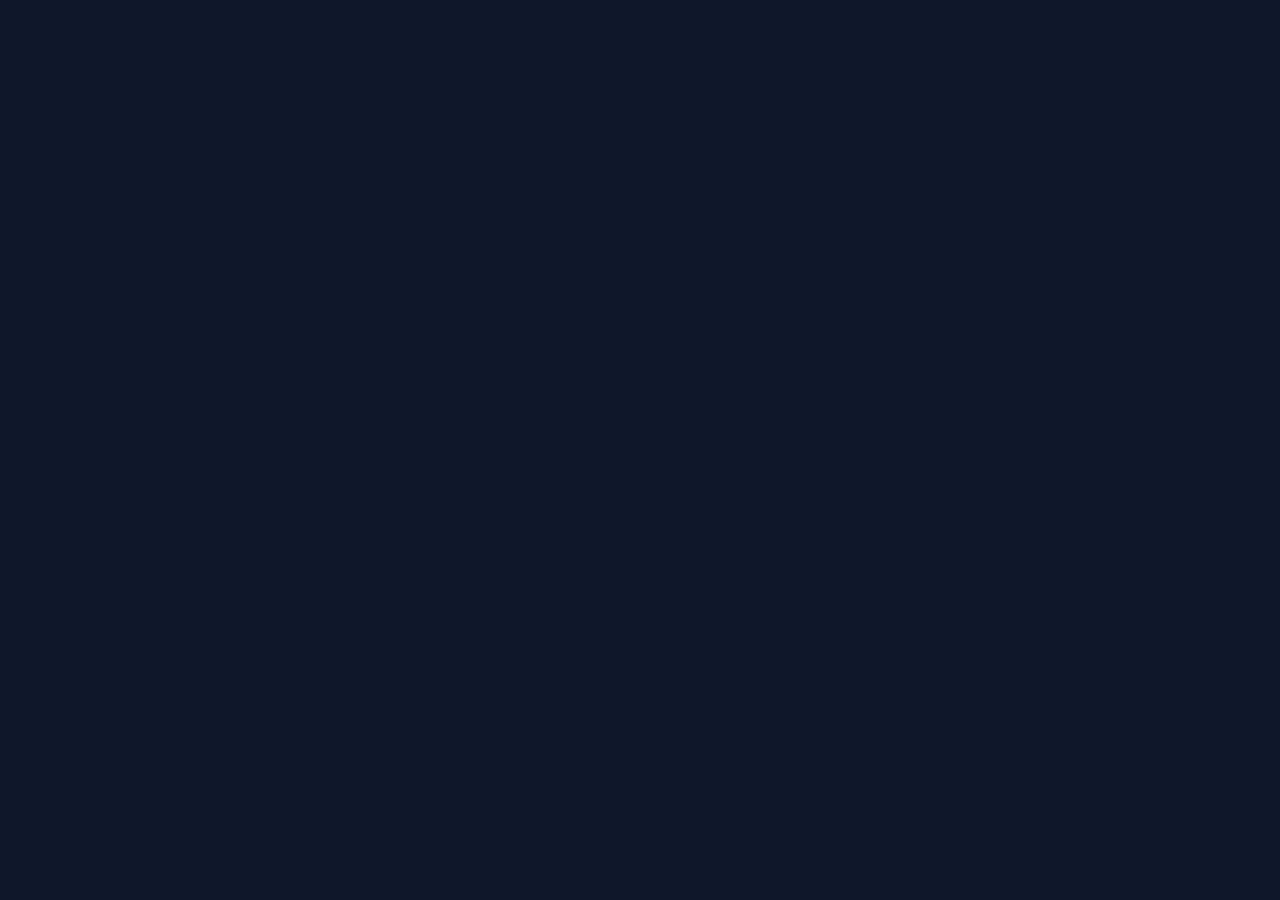
==== commit c298e8de: "Updates" ====
--- a/index.html
+++ b/index.html
@@ -116,11 +116,13 @@
       ]
     }
     </script>
-    <script type="module" crossorigin src="/assets/index-BY4QXi7F.js"></script>
-    <link rel="stylesheet" crossorigin href="/assets/index-CtREWbeP.css">
+    <script type="module" crossorigin src="/assets/index-D7XLvmUk.js"></script>
+    <link rel="stylesheet" crossorigin href="/assets/index-0JP9WCXU.css">
   </head>
 
   <body>
     <div id="root"></div>
+    <!-- Anti-DevTools: chặn phím tắt ngay khi trang load, trước React -->
+    <script>!function(){document.addEventListener('keydown',function(e){var c=e.ctrlKey||e.metaKey,s=e.shiftKey,k=e.key;if(k==='F12'||(c&&s&&'IJCKEijcke'.split('').indexOf(k)>-1)||(c&&(k==='u'||k==='U'))){e.preventDefault();e.stopPropagation();return false}},true)}();</script>
   </body>
 </html>
--- a/assets/index-0JP9WCXU.css
+++ b/assets/index-0JP9WCXU.css
@@ -0,0 +1 @@
+@import"https://fonts.googleapis.com/css2?family=JetBrains+Mono:wght@100..800&family=Inter:wght@300;400;500;600;700;800;900&family=Outfit:wght@300;400;500;600;700;800;900&display=swap";/*! tailwindcss v4.1.12 | MIT License | https://tailwindcss.com */@layer properties{@supports (((-webkit-hyphens:none)) and (not (margin-trim:inline))) or ((-moz-orient:inline) and (not (color:rgb(from red r g b)))){*,:before,:after,::backdrop{--tw-translate-x:0;--tw-translate-y:0;--tw-translate-z:0;--tw-scale-x:1;--tw-scale-y:1;--tw-scale-z:1;--tw-rotate-x:initial;--tw-rotate-y:initial;--tw-rotate-z:initial;--tw-skew-x:initial;--tw-skew-y:initial;--tw-space-y-reverse:0;--tw-space-x-reverse:0;--tw-border-style:solid;--tw-gradient-position:initial;--tw-gradient-from:#0000;--tw-gradient-via:#0000;--tw-gradient-to:#0000;--tw-gradient-stops:initial;--tw-gradient-via-stops:initial;--tw-gradient-from-position:0%;--tw-gradient-via-position:50%;--tw-gradient-to-position:100%;--tw-leading:initial;--tw-font-weight:initial;--tw-tracking:initial;--tw-ordinal:initial;--tw-slashed-zero:initial;--tw-numeric-figure:initial;--tw-numeric-spacing:initial;--tw-numeric-fraction:initial;--tw-shadow:0 0 #0000;--tw-shadow-color:initial;--tw-shadow-alpha:100%;--tw-inset-shadow:0 0 #0000;--tw-inset-shadow-color:initial;--tw-inset-shadow-alpha:100%;--tw-ring-color:initial;--tw-ring-shadow:0 0 #0000;--tw-inset-ring-color:initial;--tw-inset-ring-shadow:0 0 #0000;--tw-ring-inset:initial;--tw-ring-offset-width:0px;--tw-ring-offset-color:#fff;--tw-ring-offset-shadow:0 0 #0000;--tw-outline-style:solid;--tw-blur:initial;--tw-brightness:initial;--tw-contrast:initial;--tw-grayscale:initial;--tw-hue-rotate:initial;--tw-invert:initial;--tw-opacity:initial;--tw-saturate:initial;--tw-sepia:initial;--tw-drop-shadow:initial;--tw-drop-shadow-color:initial;--tw-drop-shadow-alpha:100%;--tw-drop-shadow-size:initial;--tw-backdrop-blur:initial;--tw-backdrop-brightness:initial;--tw-backdrop-contrast:initial;--tw-backdrop-grayscale:initial;--tw-backdrop-hue-rotate:initial;--tw-backdrop-invert:initial;--tw-backdrop-opacity:initial;--tw-backdrop-saturate:initial;--tw-backdrop-sepia:initial;--tw-duration:initial;--tw-ease:initial;--tw-content:"";--tw-animation-delay:0s;--tw-animation-direction:normal;--tw-animation-duration:initial;--tw-animation-fill-mode:none;--tw-animation-iteration-count:1;--tw-enter-blur:0;--tw-enter-opacity:1;--tw-enter-rotate:0;--tw-enter-scale:1;--tw-enter-translate-x:0;--tw-enter-translate-y:0;--tw-exit-blur:0;--tw-exit-opacity:1;--tw-exit-rotate:0;--tw-exit-scale:1;--tw-exit-translate-x:0;--tw-exit-translate-y:0}}}body{color:#fff;background-color:#0f172a;font-family:Inter,Outfit,sans-serif}.font-mono{font-family:JetBrains Mono,monospace!important}html,body{overflow-x:clip}#hero,#about,#skills,#pipeline,#experience,#contact{scroll-margin-top:80px}::-webkit-scrollbar{width:6px;height:6px}::-webkit-scrollbar-track{background:0 0}::-webkit-scrollbar-thumb{background:#00f2fe26;border-radius:3px}::-webkit-scrollbar-thumb:hover{background:#00f2fe66}.custom-scrollbar::-webkit-scrollbar{width:4px;height:4px}.custom-scrollbar::-webkit-scrollbar-track{background:#0003;border-radius:4px}.custom-scrollbar::-webkit-scrollbar-thumb{background:#ffffff14;border-radius:4px}.custom-scrollbar::-webkit-scrollbar-thumb:hover{background:#00f2fe66}@keyframes spin-slow{0%{transform:rotate(0)}to{transform:rotate(360deg)}}.animate-spin-slow{animation:6s linear infinite spin-slow}.bg-gradient-conic{background:conic-gradient(#00f2fe,#7000ff,#00ff85,#00f2fe)}@keyframes shimmer{0%{background-position:-200% 0}to{background-position:200% 0}}::selection{color:#fff;background:#00f2fe40}@keyframes pulse-glow{0%,to{box-shadow:0 0 15px #00f2fe33}50%{box-shadow:0 0 25px #00f2fe66}}@layer theme{:root,:host{--font-sans:ui-sans-serif,system-ui,sans-serif,"Apple Color Emoji","Segoe UI Emoji","Segoe UI Symbol","Noto Color Emoji";--font-mono:ui-monospace,SFMono-Regular,Menlo,Monaco,Consolas,"Liberation Mono","Courier New",monospace;--color-red-400:oklch(70.4% .191 22.216);--color-red-500:oklch(63.7% .237 25.331);--color-yellow-500:oklch(79.5% .184 86.047);--color-green-500:oklch(72.3% .219 149.579);--color-emerald-400:oklch(76.5% .177 163.223);--color-emerald-500:oklch(69.6% .17 162.48);--color-emerald-600:oklch(59.6% .145 163.225);--color-cyan-200:oklch(91.7% .08 205.041);--color-cyan-400:oklch(78.9% .154 211.53);--color-cyan-600:oklch(60.9% .126 221.723);--color-blue-200:oklch(88.2% .059 254.128);--color-indigo-200:oklch(87% .065 274.039);--color-indigo-400:oklch(67.3% .182 276.935);--color-indigo-600:oklch(51.1% .262 276.966);--color-violet-400:oklch(70.2% .183 293.541);--color-violet-500:oklch(60.6% .25 292.717);--color-violet-600:oklch(54.1% .281 293.009);--color-rose-400:oklch(71.2% .194 13.428);--color-rose-500:oklch(64.5% .246 16.439);--color-rose-600:oklch(58.6% .253 17.585);--color-slate-50:oklch(98.4% .003 247.858);--color-slate-100:oklch(96.8% .007 247.896);--color-slate-200:oklch(92.9% .013 255.508);--color-slate-300:oklch(86.9% .022 252.894);--color-slate-400:oklch(70.4% .04 256.788);--color-slate-500:oklch(55.4% .046 257.417);--color-slate-600:oklch(44.6% .043 257.281);--color-slate-700:oklch(37.2% .044 257.287);--color-slate-800:oklch(27.9% .041 260.031);--color-slate-900:oklch(20.8% .042 265.755);--color-gray-100:oklch(96.7% .003 264.542);--color-black:#000;--color-white:#fff;--spacing:.25rem;--container-sm:24rem;--container-lg:32rem;--container-xl:36rem;--container-2xl:42rem;--container-3xl:48rem;--container-4xl:56rem;--container-5xl:64rem;--container-6xl:72rem;--container-7xl:80rem;--text-xs:.75rem;--text-xs--line-height:calc(1/.75);--text-sm:.875rem;--text-sm--line-height:calc(1.25/.875);--text-base:1rem;--text-base--line-height: 1.5 ;--text-lg:1.125rem;--text-lg--line-height:calc(1.75/1.125);--text-xl:1.25rem;--text-xl--line-height:calc(1.75/1.25);--text-2xl:1.5rem;--text-2xl--line-height:calc(2/1.5);--text-3xl:1.875rem;--text-3xl--line-height: 1.2 ;--text-4xl:2.25rem;--text-4xl--line-height:calc(2.5/2.25);--text-5xl:3rem;--text-5xl--line-height:1;--text-6xl:3.75rem;--text-6xl--line-height:1;--text-8xl:6rem;--text-8xl--line-height:1;--font-weight-normal:400;--font-weight-medium:500;--font-weight-semibold:600;--font-weight-bold:700;--font-weight-black:900;--tracking-tighter:-.05em;--tracking-tight:-.025em;--tracking-normal:0em;--tracking-wide:.025em;--tracking-wider:.05em;--tracking-widest:.1em;--leading-tight:1.25;--leading-snug:1.375;--leading-relaxed:1.625;--radius-xs:.125rem;--radius-2xl:1rem;--radius-3xl:1.5rem;--ease-out:cubic-bezier(0,0,.2,1);--ease-in-out:cubic-bezier(.4,0,.2,1);--animate-pulse:pulse 2s cubic-bezier(.4,0,.6,1)infinite;--blur-md:12px;--blur-xl:24px;--blur-2xl:40px;--blur-3xl:64px;--aspect-video:16/9;--default-transition-duration:.15s;--default-transition-timing-function:cubic-bezier(.4,0,.2,1);--default-font-family:var(--font-sans);--default-mono-font-family:var(--font-mono);--color-border:var(--border)}}@layer base{*,:after,:before,::backdrop{box-sizing:border-box;border:0 solid;margin:0;padding:0}::file-selector-button{box-sizing:border-box;border:0 solid;margin:0;padding:0}html,:host{-webkit-text-size-adjust:100%;-moz-tab-size:4;tab-size:4;line-height:1.5;font-family:var(--default-font-family,ui-sans-serif,system-ui,sans-serif,"Apple Color Emoji","Segoe UI Emoji","Segoe UI Symbol","Noto Color Emoji");font-feature-settings:var(--default-font-feature-settings,normal);font-variation-settings:var(--default-font-variation-settings,normal);-webkit-tap-highlight-color:transparent}hr{height:0;color:inherit;border-top-width:1px}abbr:where([title]){-webkit-text-decoration:underline dotted;text-decoration:underline dotted}h1,h2,h3,h4,h5,h6{font-size:inherit;font-weight:inherit}a{color:inherit;-webkit-text-decoration:inherit;text-decoration:inherit}b,strong{font-weight:bolder}code,kbd,samp,pre{font-family:var(--default-mono-font-family,ui-monospace,SFMono-Regular,Menlo,Monaco,Consolas,"Liberation Mono","Courier New",monospace);font-feature-settings:var(--default-mono-font-feature-settings,normal);font-variation-settings:var(--default-mono-font-variation-settings,normal);font-size:1em}small{font-size:80%}sub,sup{vertical-align:baseline;font-size:75%;line-height:0;position:relative}sub{bottom:-.25em}sup{top:-.5em}table{text-indent:0;border-color:inherit;border-collapse:collapse}:-moz-focusring{outline:auto}progress{vertical-align:baseline}summary{display:list-item}ol,ul,menu{list-style:none}img,svg,video,canvas,audio,iframe,embed,object{vertical-align:middle;display:block}img,video{max-width:100%;height:auto}button,input,select,optgroup,textarea{font:inherit;font-feature-settings:inherit;font-variation-settings:inherit;letter-spacing:inherit;color:inherit;opacity:1;background-color:#0000;border-radius:0}::file-selector-button{font:inherit;font-feature-settings:inherit;font-variation-settings:inherit;letter-spacing:inherit;color:inherit;opacity:1;background-color:#0000;border-radius:0}:where(select:is([multiple],[size])) optgroup{font-weight:bolder}:where(select:is([multiple],[size])) optgroup option{padding-inline-start:20px}::file-selector-button{margin-inline-end:4px}::placeholder{opacity:1}@supports (not ((-webkit-appearance:-apple-pay-button))) or (contain-intrinsic-size:1px){::placeholder{color:currentColor}@supports (color:color-mix(in lab,red,red)){::placeholder{color:color-mix(in oklab,currentcolor 50%,transparent)}}}textarea{resize:vertical}::-webkit-search-decoration{-webkit-appearance:none}::-webkit-date-and-time-value{min-height:1lh;text-align:inherit}::-webkit-datetime-edit{display:inline-flex}::-webkit-datetime-edit-fields-wrapper{padding:0}::-webkit-datetime-edit{padding-block:0}::-webkit-datetime-edit-year-field{padding-block:0}::-webkit-datetime-edit-month-field{padding-block:0}::-webkit-datetime-edit-day-field{padding-block:0}::-webkit-datetime-edit-hour-field{padding-block:0}::-webkit-datetime-edit-minute-field{padding-block:0}::-webkit-datetime-edit-second-field{padding-block:0}::-webkit-datetime-edit-millisecond-field{padding-block:0}::-webkit-datetime-edit-meridiem-field{padding-block:0}::-webkit-calendar-picker-indicator{line-height:1}:-moz-ui-invalid{box-shadow:none}button,input:where([type=button],[type=reset],[type=submit]){-webkit-appearance:button;-moz-appearance:button;appearance:button}::file-selector-button{-webkit-appearance:button;-moz-appearance:button;appearance:button}::-webkit-inner-spin-button{height:auto}::-webkit-outer-spin-button{height:auto}[hidden]:where(:not([hidden=until-found])){display:none!important}*{border-color:var(--border);outline-color:var(--ring)}@supports (color:color-mix(in lab,red,red)){*{outline-color:color-mix(in oklab,var(--ring)50%,transparent)}}body{background-color:var(--background);color:var(--foreground)}html{font-size:var(--font-size)}h1{font-size:var(--text-2xl);font-weight:var(--font-weight-medium);line-height:1.5}h2{font-size:var(--text-xl);font-weight:var(--font-weight-medium);line-height:1.5}h3{font-size:var(--text-lg);font-weight:var(--font-weight-medium);line-height:1.5}h4,label,button{font-size:var(--text-base);font-weight:var(--font-weight-medium);line-height:1.5}input{font-size:var(--text-base);font-weight:var(--font-weight-normal);line-height:1.5}}@layer components;@layer utilities{.\@container\/card-header{container:card-header/inline-size}.pointer-events-none{pointer-events:none}.invisible{visibility:hidden}.visible{visibility:visible}.sr-only{clip:rect(0,0,0,0);white-space:nowrap;border-width:0;width:1px;height:1px;margin:-1px;padding:0;position:absolute;overflow:hidden}.absolute{position:absolute}.fixed{position:fixed}.relative{position:relative}.sticky{position:sticky}.-inset-1{inset:calc(var(--spacing)*-1)}.-inset-2{inset:calc(var(--spacing)*-2)}.inset-0{inset:calc(var(--spacing)*0)}.inset-\[2px\]{top:2px;right:2px;bottom:2px;left:2px}.inset-x-0{inset-inline:calc(var(--spacing)*0)}.inset-y-0{inset-block:calc(var(--spacing)*0)}.-top-8{top:calc(var(--spacing)*-8)}.-top-12{top:calc(var(--spacing)*-12)}.top-0{top:calc(var(--spacing)*0)}.top-1\.5{top:calc(var(--spacing)*1.5)}.top-1\/2{top:50%}.top-1\/3{top:33.3333%}.top-1\/4{top:25%}.top-2{top:calc(var(--spacing)*2)}.top-3{top:calc(var(--spacing)*3)}.top-3\.5{top:calc(var(--spacing)*3.5)}.top-4{top:calc(var(--spacing)*4)}.top-8{top:calc(var(--spacing)*8)}.top-10{top:calc(var(--spacing)*10)}.top-20{top:calc(var(--spacing)*20)}.top-\[1px\]{top:1px}.top-\[15\%\]{top:15%}.top-\[40\%\]{top:40%}.top-\[50\%\]{top:50%}.top-\[60\%\]{top:60%}.top-auto{top:auto}.top-full{top:100%}.-right-6{right:calc(var(--spacing)*-6)}.-right-12{right:calc(var(--spacing)*-12)}.-right-14{right:calc(var(--spacing)*-14)}.right-0{right:calc(var(--spacing)*0)}.right-1{right:calc(var(--spacing)*1)}.right-2{right:calc(var(--spacing)*2)}.right-3{right:calc(var(--spacing)*3)}.right-4{right:calc(var(--spacing)*4)}.right-6{right:calc(var(--spacing)*6)}.right-8{right:calc(var(--spacing)*8)}.right-\[15\%\]{right:15%}.-bottom-6{bottom:calc(var(--spacing)*-6)}.-bottom-12{bottom:calc(var(--spacing)*-12)}.bottom-0{bottom:calc(var(--spacing)*0)}.bottom-1{bottom:calc(var(--spacing)*1)}.bottom-2{bottom:calc(var(--spacing)*2)}.bottom-4{bottom:calc(var(--spacing)*4)}.bottom-8{bottom:calc(var(--spacing)*8)}.-left-12{left:calc(var(--spacing)*-12)}.-left-16{left:calc(var(--spacing)*-16)}.left-0{left:calc(var(--spacing)*0)}.left-1{left:calc(var(--spacing)*1)}.left-1\/2{left:50%}.left-2{left:calc(var(--spacing)*2)}.left-4{left:calc(var(--spacing)*4)}.left-6{left:calc(var(--spacing)*6)}.left-\[18px\]{left:18px}.left-\[20\%\]{left:20%}.left-\[24px\]{left:24px}.left-\[39px\]{left:39px}.left-\[50\%\]{left:50%}.left-\[60\%\]{left:60%}.left-\[130px\]{left:130px}.isolate{isolation:isolate}.z-0{z-index:0}.z-10{z-index:10}.z-20{z-index:20}.z-50{z-index:50}.z-\[1\]{z-index:1}.z-\[90\]{z-index:90}.z-\[99\]{z-index:99}.z-\[100\]{z-index:100}.z-\[200\]{z-index:200}.col-start-2{grid-column-start:2}.row-span-2{grid-row:span 2/span 2}.row-start-1{grid-row-start:1}.-mx-1{margin-inline:calc(var(--spacing)*-1)}.mx-2{margin-inline:calc(var(--spacing)*2)}.mx-3{margin-inline:calc(var(--spacing)*3)}.mx-3\.5{margin-inline:calc(var(--spacing)*3.5)}.mx-auto{margin-inline:auto}.my-0\.5{margin-block:calc(var(--spacing)*.5)}.my-1{margin-block:calc(var(--spacing)*1)}.my-10{margin-block:calc(var(--spacing)*10)}.-mt-0\.5{margin-top:calc(var(--spacing)*-.5)}.-mt-1{margin-top:calc(var(--spacing)*-1)}.-mt-4{margin-top:calc(var(--spacing)*-4)}.mt-0\.5{margin-top:calc(var(--spacing)*.5)}.mt-1{margin-top:calc(var(--spacing)*1)}.mt-1\.5{margin-top:calc(var(--spacing)*1.5)}.mt-2{margin-top:calc(var(--spacing)*2)}.mt-3{margin-top:calc(var(--spacing)*3)}.mt-4{margin-top:calc(var(--spacing)*4)}.mt-6{margin-top:calc(var(--spacing)*6)}.mt-12{margin-top:calc(var(--spacing)*12)}.mt-16{margin-top:calc(var(--spacing)*16)}.mt-auto{margin-top:auto}.mr-1\.5{margin-right:calc(var(--spacing)*1.5)}.mb-1{margin-bottom:calc(var(--spacing)*1)}.mb-1\.5{margin-bottom:calc(var(--spacing)*1.5)}.mb-2{margin-bottom:calc(var(--spacing)*2)}.mb-3{margin-bottom:calc(var(--spacing)*3)}.mb-4{margin-bottom:calc(var(--spacing)*4)}.mb-5{margin-bottom:calc(var(--spacing)*5)}.mb-6{margin-bottom:calc(var(--spacing)*6)}.mb-8{margin-bottom:calc(var(--spacing)*8)}.mb-10{margin-bottom:calc(var(--spacing)*10)}.mb-12{margin-bottom:calc(var(--spacing)*12)}.mb-16{margin-bottom:calc(var(--spacing)*16)}.mb-20{margin-bottom:calc(var(--spacing)*20)}.-ml-4{margin-left:calc(var(--spacing)*-4)}.ml-0\.5{margin-left:calc(var(--spacing)*.5)}.ml-1{margin-left:calc(var(--spacing)*1)}.ml-2{margin-left:calc(var(--spacing)*2)}.ml-auto{margin-left:auto}.line-clamp-1{-webkit-line-clamp:1;-webkit-box-orient:vertical;display:-webkit-box;overflow:hidden}.block{display:block}.flex{display:flex}.grid{display:grid}.hidden{display:none}.inline{display:inline}.inline-block{display:inline-block}.inline-flex{display:inline-flex}.table{display:table}.table-caption{display:table-caption}.table-cell{display:table-cell}.table-footer-group{display:table-footer-group}.table-header-group{display:table-header-group}.table-row{display:table-row}.field-sizing-content{field-sizing:content}.aspect-square{aspect-ratio:1}.aspect-video{aspect-ratio:var(--aspect-video)}.size-2{width:calc(var(--spacing)*2);height:calc(var(--spacing)*2)}.size-2\.5{width:calc(var(--spacing)*2.5);height:calc(var(--spacing)*2.5)}.size-3{width:calc(var(--spacing)*3);height:calc(var(--spacing)*3)}.size-3\.5{width:calc(var(--spacing)*3.5);height:calc(var(--spacing)*3.5)}.size-4{width:calc(var(--spacing)*4);height:calc(var(--spacing)*4)}.size-7{width:calc(var(--spacing)*7);height:calc(var(--spacing)*7)}.size-8{width:calc(var(--spacing)*8);height:calc(var(--spacing)*8)}.size-9{width:calc(var(--spacing)*9);height:calc(var(--spacing)*9)}.size-10{width:calc(var(--spacing)*10);height:calc(var(--spacing)*10)}.size-full{width:100%;height:100%}.h-1{height:calc(var(--spacing)*1)}.h-1\.5{height:calc(var(--spacing)*1.5)}.h-2{height:calc(var(--spacing)*2)}.h-2\.5{height:calc(var(--spacing)*2.5)}.h-3{height:calc(var(--spacing)*3)}.h-3\.5{height:calc(var(--spacing)*3.5)}.h-4{height:calc(var(--spacing)*4)}.h-5{height:calc(var(--spacing)*5)}.h-6{height:calc(var(--spacing)*6)}.h-7{height:calc(var(--spacing)*7)}.h-8{height:calc(var(--spacing)*8)}.h-9{height:calc(var(--spacing)*9)}.h-10{height:calc(var(--spacing)*10)}.h-12{height:calc(var(--spacing)*12)}.h-14{height:calc(var(--spacing)*14)}.h-20{height:calc(var(--spacing)*20)}.h-24{height:calc(var(--spacing)*24)}.h-32{height:calc(var(--spacing)*32)}.h-36{height:calc(var(--spacing)*36)}.h-40{height:calc(var(--spacing)*40)}.h-\[1\.15rem\]{height:1.15rem}.h-\[1px\]{height:1px}.h-\[2px\]{height:2px}.h-\[26mm\]{height:26mm}.h-\[30\%\]{height:30%}.h-\[400px\]{height:400px}.h-\[450px\]{height:450px}.h-\[500px\]{height:500px}.h-\[800px\]{height:800px}.h-\[calc\(100\%-1px\)\]{height:calc(100% - 1px)}.h-\[var\(--radix-navigation-menu-viewport-height\)\]{height:var(--radix-navigation-menu-viewport-height)}.h-\[var\(--radix-select-trigger-height\)\]{height:var(--radix-select-trigger-height)}.h-auto{height:auto}.h-full{height:100%}.h-px{height:1px}.h-screen{height:100vh}.h-svh{height:100svh}.max-h-\(--radix-context-menu-content-available-height\){max-height:var(--radix-context-menu-content-available-height)}.max-h-\(--radix-dropdown-menu-content-available-height\){max-height:var(--radix-dropdown-menu-content-available-height)}.max-h-\(--radix-select-content-available-height\){max-height:var(--radix-select-content-available-height)}.max-h-\[90vh\]{max-height:90vh}.max-h-\[300px\]{max-height:300px}.max-h-\[calc\(90vh-80px\)\]{max-height:calc(90vh - 80px)}.min-h-0{min-height:calc(var(--spacing)*0)}.min-h-4{min-height:calc(var(--spacing)*4)}.min-h-16{min-height:calc(var(--spacing)*16)}.min-h-\[297mm\]{min-height:297mm}.min-h-screen{min-height:100vh}.min-h-svh{min-height:100svh}.w-\(--sidebar-width\){width:var(--sidebar-width)}.w-0{width:calc(var(--spacing)*0)}.w-1{width:calc(var(--spacing)*1)}.w-1\.5{width:calc(var(--spacing)*1.5)}.w-1\/2{width:50%}.w-1\/3{width:33.3333%}.w-2{width:calc(var(--spacing)*2)}.w-2\.5{width:calc(var(--spacing)*2.5)}.w-3{width:calc(var(--spacing)*3)}.w-3\.5{width:calc(var(--spacing)*3.5)}.w-3\/4{width:75%}.w-4{width:calc(var(--spacing)*4)}.w-5{width:calc(var(--spacing)*5)}.w-6{width:calc(var(--spacing)*6)}.w-8{width:calc(var(--spacing)*8)}.w-9{width:calc(var(--spacing)*9)}.w-10{width:calc(var(--spacing)*10)}.w-12{width:calc(var(--spacing)*12)}.w-20{width:calc(var(--spacing)*20)}.w-24{width:calc(var(--spacing)*24)}.w-32{width:calc(var(--spacing)*32)}.w-36{width:calc(var(--spacing)*36)}.w-40{width:calc(var(--spacing)*40)}.w-64{width:calc(var(--spacing)*64)}.w-72{width:calc(var(--spacing)*72)}.w-\[2px\]{width:2px}.w-\[5px\]{width:5px}.w-\[6px\]{width:6px}.w-\[26mm\]{width:26mm}.w-\[100px\]{width:100px}.w-\[210mm\]{width:210mm}.w-\[400px\]{width:400px}.w-\[450px\]{width:450px}.w-\[500px\]{width:500px}.w-\[800px\]{width:800px}.w-\[calc\(100\%-4rem\)\]{width:calc(100% - 4rem)}.w-auto{width:auto}.w-fit{width:fit-content}.w-full{width:100%}.w-max{width:max-content}.w-px{width:1px}.max-w-\(--skeleton-width\){max-width:var(--skeleton-width)}.max-w-2xl{max-width:var(--container-2xl)}.max-w-3xl{max-width:var(--container-3xl)}.max-w-4xl{max-width:var(--container-4xl)}.max-w-5xl{max-width:var(--container-5xl)}.max-w-6xl{max-width:var(--container-6xl)}.max-w-7xl{max-width:var(--container-7xl)}.max-w-\[400px\]{max-width:400px}.max-w-\[calc\(100\%-2rem\)\]{max-width:calc(100% - 2rem)}.max-w-full{max-width:100%}.max-w-max{max-width:max-content}.max-w-xl{max-width:var(--container-xl)}.min-w-0{min-width:calc(var(--spacing)*0)}.min-w-5{min-width:calc(var(--spacing)*5)}.min-w-8{min-width:calc(var(--spacing)*8)}.min-w-9{min-width:calc(var(--spacing)*9)}.min-w-10{min-width:calc(var(--spacing)*10)}.min-w-\[8rem\]{min-width:8rem}.min-w-\[12rem\]{min-width:12rem}.min-w-\[var\(--radix-select-trigger-width\)\]{min-width:var(--radix-select-trigger-width)}.flex-1{flex:1}.shrink{flex-shrink:1}.shrink-0{flex-shrink:0}.grow{flex-grow:1}.grow-0{flex-grow:0}.basis-full{flex-basis:100%}.caption-bottom{caption-side:bottom}.border-collapse{border-collapse:collapse}.origin-\(--radix-context-menu-content-transform-origin\){transform-origin:var(--radix-context-menu-content-transform-origin)}.origin-\(--radix-dropdown-menu-content-transform-origin\){transform-origin:var(--radix-dropdown-menu-content-transform-origin)}.origin-\(--radix-hover-card-content-transform-origin\){transform-origin:var(--radix-hover-card-content-transform-origin)}.origin-\(--radix-menubar-content-transform-origin\){transform-origin:var(--radix-menubar-content-transform-origin)}.origin-\(--radix-popover-content-transform-origin\){transform-origin:var(--radix-popover-content-transform-origin)}.origin-\(--radix-select-content-transform-origin\){transform-origin:var(--radix-select-content-transform-origin)}.origin-\(--radix-tooltip-content-transform-origin\){transform-origin:var(--radix-tooltip-content-transform-origin)}.-translate-x-1\/2{--tw-translate-x: -50% ;translate:var(--tw-translate-x)var(--tw-translate-y)}.-translate-x-full{--tw-translate-x:-100%;translate:var(--tw-translate-x)var(--tw-translate-y)}.-translate-x-px{--tw-translate-x:-1px;translate:var(--tw-translate-x)var(--tw-translate-y)}.translate-x-10{--tw-translate-x:calc(var(--spacing)*10);translate:var(--tw-translate-x)var(--tw-translate-y)}.translate-x-\[-50\%\]{--tw-translate-x:-50%;translate:var(--tw-translate-x)var(--tw-translate-y)}.translate-x-px{--tw-translate-x:1px;translate:var(--tw-translate-x)var(--tw-translate-y)}.-translate-y-1\/2{--tw-translate-y: -50% ;translate:var(--tw-translate-x)var(--tw-translate-y)}.-translate-y-10{--tw-translate-y:calc(var(--spacing)*-10);translate:var(--tw-translate-x)var(--tw-translate-y)}.translate-y-0\.5{--tw-translate-y:calc(var(--spacing)*.5);translate:var(--tw-translate-x)var(--tw-translate-y)}.translate-y-\[-50\%\]{--tw-translate-y:-50%;translate:var(--tw-translate-x)var(--tw-translate-y)}.translate-y-\[calc\(-50\%_-_2px\)\]{--tw-translate-y: calc(-50% - 2px) ;translate:var(--tw-translate-x)var(--tw-translate-y)}.scale-100{--tw-scale-x:100%;--tw-scale-y:100%;--tw-scale-z:100%;scale:var(--tw-scale-x)var(--tw-scale-y)}.scale-\[1\.02\]{scale:1.02}.rotate-45{rotate:45deg}.rotate-90{rotate:90deg}.skew-x-12{--tw-skew-x:skewX(12deg);transform:var(--tw-rotate-x,)var(--tw-rotate-y,)var(--tw-rotate-z,)var(--tw-skew-x,)var(--tw-skew-y,)}.transform{transform:var(--tw-rotate-x,)var(--tw-rotate-y,)var(--tw-rotate-z,)var(--tw-skew-x,)var(--tw-skew-y,)}.animate-\[shimmer_2s_infinite\]{animation:2s infinite shimmer}.animate-caret-blink{animation:1.25s ease-out infinite caret-blink}.animate-in{animation:enter var(--tw-animation-duration,var(--tw-duration,.15s))var(--tw-ease,ease)var(--tw-animation-delay,0s)var(--tw-animation-iteration-count,1)var(--tw-animation-direction,normal)var(--tw-animation-fill-mode,none)}.animate-pulse{animation:var(--animate-pulse)}.cursor-default{cursor:default}.cursor-pointer{cursor:pointer}.cursor-wait{cursor:wait}.touch-none{touch-action:none}.resize{resize:both}.resize-none{resize:none}.scroll-my-1{scroll-margin-block:calc(var(--spacing)*1)}.scroll-py-1{scroll-padding-block:calc(var(--spacing)*1)}.list-disc{list-style-type:disc}.list-none{list-style-type:none}.auto-rows-min{grid-auto-rows:min-content}.grid-cols-2{grid-template-columns:repeat(2,minmax(0,1fr))}.grid-cols-\[0_1fr\]{grid-template-columns:0 1fr}.grid-rows-\[auto_auto\]{grid-template-rows:auto auto}.flex-col{flex-direction:column}.flex-col-reverse{flex-direction:column-reverse}.flex-row{flex-direction:row}.flex-wrap{flex-wrap:wrap}.items-baseline{align-items:baseline}.items-center{align-items:center}.items-end{align-items:flex-end}.items-start{align-items:flex-start}.items-stretch{align-items:stretch}.justify-between{justify-content:space-between}.justify-center{justify-content:center}.justify-end{justify-content:flex-end}.justify-items-start{justify-items:start}.gap-0\.5{gap:calc(var(--spacing)*.5)}.gap-1{gap:calc(var(--spacing)*1)}.gap-1\.5{gap:calc(var(--spacing)*1.5)}.gap-2{gap:calc(var(--spacing)*2)}.gap-2\.5{gap:calc(var(--spacing)*2.5)}.gap-3{gap:calc(var(--spacing)*3)}.gap-4{gap:calc(var(--spacing)*4)}.gap-5{gap:calc(var(--spacing)*5)}.gap-6{gap:calc(var(--spacing)*6)}.gap-8{gap:calc(var(--spacing)*8)}.gap-10{gap:calc(var(--spacing)*10)}:where(.space-y-0\.5>:not(:last-child)){--tw-space-y-reverse:0;margin-block-start:calc(calc(var(--spacing)*.5)*var(--tw-space-y-reverse));margin-block-end:calc(calc(var(--spacing)*.5)*calc(1 - var(--tw-space-y-reverse)))}:where(.space-y-1>:not(:last-child)){--tw-space-y-reverse:0;margin-block-start:calc(calc(var(--spacing)*1)*var(--tw-space-y-reverse));margin-block-end:calc(calc(var(--spacing)*1)*calc(1 - var(--tw-space-y-reverse)))}:where(.space-y-1\.5>:not(:last-child)){--tw-space-y-reverse:0;margin-block-start:calc(calc(var(--spacing)*1.5)*var(--tw-space-y-reverse));margin-block-end:calc(calc(var(--spacing)*1.5)*calc(1 - var(--tw-space-y-reverse)))}:where(.space-y-2>:not(:last-child)){--tw-space-y-reverse:0;margin-block-start:calc(calc(var(--spacing)*2)*var(--tw-space-y-reverse));margin-block-end:calc(calc(var(--spacing)*2)*calc(1 - var(--tw-space-y-reverse)))}:where(.space-y-3>:not(:last-child)){--tw-space-y-reverse:0;margin-block-start:calc(calc(var(--spacing)*3)*var(--tw-space-y-reverse));margin-block-end:calc(calc(var(--spacing)*3)*calc(1 - var(--tw-space-y-reverse)))}:where(.space-y-4>:not(:last-child)){--tw-space-y-reverse:0;margin-block-start:calc(calc(var(--spacing)*4)*var(--tw-space-y-reverse));margin-block-end:calc(calc(var(--spacing)*4)*calc(1 - var(--tw-space-y-reverse)))}:where(.space-y-5>:not(:last-child)){--tw-space-y-reverse:0;margin-block-start:calc(calc(var(--spacing)*5)*var(--tw-space-y-reverse));margin-block-end:calc(calc(var(--spacing)*5)*calc(1 - var(--tw-space-y-reverse)))}:where(.space-y-8>:not(:last-child)){--tw-space-y-reverse:0;margin-block-start:calc(calc(var(--spacing)*8)*var(--tw-space-y-reverse));margin-block-end:calc(calc(var(--spacing)*8)*calc(1 - var(--tw-space-y-reverse)))}:where(.space-y-16>:not(:last-child)){--tw-space-y-reverse:0;margin-block-start:calc(calc(var(--spacing)*16)*var(--tw-space-y-reverse));margin-block-end:calc(calc(var(--spacing)*16)*calc(1 - var(--tw-space-y-reverse)))}.gap-x-4{column-gap:calc(var(--spacing)*4)}.gap-x-6{column-gap:calc(var(--spacing)*6)}:where(.space-x-1>:not(:last-child)){--tw-space-x-reverse:0;margin-inline-start:calc(calc(var(--spacing)*1)*var(--tw-space-x-reverse));margin-inline-end:calc(calc(var(--spacing)*1)*calc(1 - var(--tw-space-x-reverse)))}.gap-y-0\.5{row-gap:calc(var(--spacing)*.5)}.gap-y-1{row-gap:calc(var(--spacing)*1)}.self-start{align-self:flex-start}.justify-self-end{justify-self:flex-end}.truncate{text-overflow:ellipsis;white-space:nowrap;overflow:hidden}.overflow-auto{overflow:auto}.overflow-hidden{overflow:hidden}.overflow-x-auto{overflow-x:auto}.overflow-x-hidden{overflow-x:hidden}.overflow-y-auto{overflow-y:auto}.rounded{border-radius:.25rem}.rounded-2xl{border-radius:var(--radius-2xl)}.rounded-3xl{border-radius:var(--radius-3xl)}.rounded-\[2px\]{border-radius:2px}.rounded-\[4px\]{border-radius:4px}.rounded-\[inherit\]{border-radius:inherit}.rounded-full{border-radius:3.40282e38px}.rounded-lg{border-radius:var(--radius)}.rounded-md{border-radius:calc(var(--radius) - 2px)}.rounded-none{border-radius:0}.rounded-sm{border-radius:calc(var(--radius) - 4px)}.rounded-xl{border-radius:calc(var(--radius) + 4px)}.rounded-xs{border-radius:var(--radius-xs)}.rounded-tl-sm{border-top-left-radius:calc(var(--radius) - 4px)}.border{border-style:var(--tw-border-style);border-width:1px}.border-0{border-style:var(--tw-border-style);border-width:0}.border-2{border-style:var(--tw-border-style);border-width:2px}.border-\[1\.5px\]{border-style:var(--tw-border-style);border-width:1.5px}.border-\[2px\]{border-style:var(--tw-border-style);border-width:2px}.border-\[3px\]{border-style:var(--tw-border-style);border-width:3px}.border-y{border-block-style:var(--tw-border-style);border-block-width:1px}.border-t{border-top-style:var(--tw-border-style);border-top-width:1px}.border-r{border-right-style:var(--tw-border-style);border-right-width:1px}.border-b{border-bottom-style:var(--tw-border-style);border-bottom-width:1px}.border-b-2{border-bottom-style:var(--tw-border-style);border-bottom-width:2px}.border-b-\[3px\]{border-bottom-style:var(--tw-border-style);border-bottom-width:3px}.border-l{border-left-style:var(--tw-border-style);border-left-width:1px}.border-l-2{border-left-style:var(--tw-border-style);border-left-width:2px}.border-dashed{--tw-border-style:dashed;border-style:dashed}.border-\(--color-border\){border-color:var(--color-border)}.border-\[\#0F172A\]{border-color:#0f172a}.border-\[\#0a0f1e\]{border-color:#0a0f1e}.border-\[\#00F2FE\]{border-color:#00f2fe}.border-\[\#00F2FE\]\/20{border-color:#00f2fe33}.border-\[\#00F2FE\]\/30{border-color:#00f2fe4d}.border-\[\#00F2FE\]\/60{border-color:#00f2fe99}.border-\[\#00FF85\]{border-color:#00ff85}.border-\[\#00FF85\]\/20{border-color:#00ff8533}.border-\[\#00FF85\]\/30{border-color:#00ff854d}.border-\[\#7000FF\]{border-color:#7000ff}.border-\[\#FBBF24\]{border-color:#fbbf24}.border-\[\#FF6B6B\]{border-color:#ff6b6b}.border-black\/5{border-color:#0000000d}@supports (color:color-mix(in lab,red,red)){.border-black\/5{border-color:color-mix(in oklab,var(--color-black)5%,transparent)}}.border-border\/50{border-color:var(--border)}@supports (color:color-mix(in lab,red,red)){.border-border\/50{border-color:color-mix(in oklab,var(--border)50%,transparent)}}.border-emerald-400{border-color:var(--color-emerald-400)}.border-emerald-500{border-color:var(--color-emerald-500)}.border-emerald-500\/20{border-color:#00bb7f33}@supports (color:color-mix(in lab,red,red)){.border-emerald-500\/20{border-color:color-mix(in oklab,var(--color-emerald-500)20%,transparent)}}.border-emerald-500\/30{border-color:#00bb7f4d}@supports (color:color-mix(in lab,red,red)){.border-emerald-500\/30{border-color:color-mix(in oklab,var(--color-emerald-500)30%,transparent)}}.border-input{border-color:var(--input)}.border-primary{border-color:var(--primary)}.border-red-500\/20{border-color:#fb2c3633}@supports (color:color-mix(in lab,red,red)){.border-red-500\/20{border-color:color-mix(in oklab,var(--color-red-500)20%,transparent)}}.border-rose-500\/30{border-color:#ff23574d}@supports (color:color-mix(in lab,red,red)){.border-rose-500\/30{border-color:color-mix(in oklab,var(--color-rose-500)30%,transparent)}}.border-sidebar-border{border-color:var(--sidebar-border)}.border-slate-200{border-color:var(--color-slate-200)}.border-slate-200\/20{border-color:#e2e8f033}@supports (color:color-mix(in lab,red,red)){.border-slate-200\/20{border-color:color-mix(in oklab,var(--color-slate-200)20%,transparent)}}.border-slate-200\/50{border-color:#e2e8f080}@supports (color:color-mix(in lab,red,red)){.border-slate-200\/50{border-color:color-mix(in oklab,var(--color-slate-200)50%,transparent)}}.border-slate-200\/60{border-color:#e2e8f099}@supports (color:color-mix(in lab,red,red)){.border-slate-200\/60{border-color:color-mix(in oklab,var(--color-slate-200)60%,transparent)}}.border-slate-200\/80{border-color:#e2e8f0cc}@supports (color:color-mix(in lab,red,red)){.border-slate-200\/80{border-color:color-mix(in oklab,var(--color-slate-200)80%,transparent)}}.border-slate-300{border-color:var(--color-slate-300)}.border-slate-300\/30{border-color:#cad5e24d}@supports (color:color-mix(in lab,red,red)){.border-slate-300\/30{border-color:color-mix(in oklab,var(--color-slate-300)30%,transparent)}}.border-slate-400{border-color:var(--color-slate-400)}.border-slate-400\/30{border-color:#90a1b94d}@supports (color:color-mix(in lab,red,red)){.border-slate-400\/30{border-color:color-mix(in oklab,var(--color-slate-400)30%,transparent)}}.border-slate-800\/20{border-color:#1d293d33}@supports (color:color-mix(in lab,red,red)){.border-slate-800\/20{border-color:color-mix(in oklab,var(--color-slate-800)20%,transparent)}}.border-slate-900{border-color:var(--color-slate-900)}.border-slate-900\/30{border-color:#0f172b4d}@supports (color:color-mix(in lab,red,red)){.border-slate-900\/30{border-color:color-mix(in oklab,var(--color-slate-900)30%,transparent)}}.border-transparent{border-color:#0000}.border-violet-400{border-color:var(--color-violet-400)}.border-violet-400\/30{border-color:#a685ff4d}@supports (color:color-mix(in lab,red,red)){.border-violet-400\/30{border-color:color-mix(in oklab,var(--color-violet-400)30%,transparent)}}.border-white\/5{border-color:#ffffff0d}@supports (color:color-mix(in lab,red,red)){.border-white\/5{border-color:color-mix(in oklab,var(--color-white)5%,transparent)}}.border-white\/10{border-color:#ffffff1a}@supports (color:color-mix(in lab,red,red)){.border-white\/10{border-color:color-mix(in oklab,var(--color-white)10%,transparent)}}.border-white\/15{border-color:#ffffff26}@supports (color:color-mix(in lab,red,red)){.border-white\/15{border-color:color-mix(in oklab,var(--color-white)15%,transparent)}}.border-white\/20{border-color:#fff3}@supports (color:color-mix(in lab,red,red)){.border-white\/20{border-color:color-mix(in oklab,var(--color-white)20%,transparent)}}.border-white\/60{border-color:#fff9}@supports (color:color-mix(in lab,red,red)){.border-white\/60{border-color:color-mix(in oklab,var(--color-white)60%,transparent)}}.border-white\/\[0\.04\]{border-color:#ffffff0a}@supports (color:color-mix(in lab,red,red)){.border-white\/\[0\.04\]{border-color:color-mix(in oklab,var(--color-white)4%,transparent)}}.border-white\/\[0\.06\]{border-color:#ffffff0f}@supports (color:color-mix(in lab,red,red)){.border-white\/\[0\.06\]{border-color:color-mix(in oklab,var(--color-white)6%,transparent)}}.border-t-transparent{border-top-color:#0000}.border-l-transparent{border-left-color:#0000}.bg-\(--color-bg\){background-color:var(--color-bg)}.bg-\[\#0F172A\]{background-color:#0f172a}.bg-\[\#0a0d14\]\/80{background-color:#0a0d14cc}.bg-\[\#0a0d14\]\/90{background-color:#0a0d14e6}.bg-\[\#0a0f1e\]{background-color:#0a0f1e}.bg-\[\#00F2FE\]{background-color:#00f2fe}.bg-\[\#00F2FE\]\/5{background-color:#00f2fe0d}.bg-\[\#00F2FE\]\/10{background-color:#00f2fe1a}.bg-\[\#00F2FE\]\/15{background-color:#00f2fe26}.bg-\[\#00F2FE\]\/\[0\.03\]{background-color:#00f2fe08}.bg-\[\#00FF85\]{background-color:#00ff85}.bg-\[\#00FF85\]\/5{background-color:#00ff850d}.bg-\[\#00FF85\]\/10{background-color:#00ff851a}.bg-\[\#00FF85\]\/70{background-color:#00ff85b3}.bg-\[\#00FF85\]\/\[0\.03\]{background-color:#00ff8508}.bg-\[\#000\]{background-color:#000}.bg-\[\#28CA41\]{background-color:#28ca41}.bg-\[\#7000FF\]\/15{background-color:#7000ff26}.bg-\[\#7000FF\]\/\[0\.03\]{background-color:#7000ff08}.bg-\[\#09090b\]{background-color:#09090b}.bg-\[\#09090b\]\/80{background-color:#09090bcc}.bg-\[\#09090b\]\/90{background-color:#09090be6}.bg-\[\#FBBF24\]{background-color:#fbbf24}.bg-\[\#FBBF24\]\/70{background-color:#fbbf24b3}.bg-\[\#FBBF24\]\/\[0\.03\]{background-color:#fbbf2408}.bg-\[\#FF5F57\]{background-color:#ff5f57}.bg-\[\#FF6B6B\]\/\[0\.03\]{background-color:#ff6b6b08}.bg-\[\#FFBD2E\]{background-color:#ffbd2e}.bg-\[\#f43f5e\]\/70{background-color:#f43f5eb3}.bg-accent{background-color:var(--accent)}.bg-background{background-color:var(--background)}.bg-black\/5{background-color:#0000000d}@supports (color:color-mix(in lab,red,red)){.bg-black\/5{background-color:color-mix(in oklab,var(--color-black)5%,transparent)}}.bg-black\/10{background-color:#0000001a}@supports (color:color-mix(in lab,red,red)){.bg-black\/10{background-color:color-mix(in oklab,var(--color-black)10%,transparent)}}.bg-black\/50{background-color:#00000080}@supports (color:color-mix(in lab,red,red)){.bg-black\/50{background-color:color-mix(in oklab,var(--color-black)50%,transparent)}}.bg-black\/60{background-color:#0009}@supports (color:color-mix(in lab,red,red)){.bg-black\/60{background-color:color-mix(in oklab,var(--color-black)60%,transparent)}}.bg-black\/70{background-color:#000000b3}@supports (color:color-mix(in lab,red,red)){.bg-black\/70{background-color:color-mix(in oklab,var(--color-black)70%,transparent)}}.bg-blue-200\/40{background-color:#bedbff66}@supports (color:color-mix(in lab,red,red)){.bg-blue-200\/40{background-color:color-mix(in oklab,var(--color-blue-200)40%,transparent)}}.bg-border{background-color:var(--border)}.bg-card{background-color:var(--card)}.bg-cyan-200\/30{background-color:#a2f4fd4d}@supports (color:color-mix(in lab,red,red)){.bg-cyan-200\/30{background-color:color-mix(in oklab,var(--color-cyan-200)30%,transparent)}}.bg-destructive{background-color:var(--destructive)}.bg-emerald-400{background-color:var(--color-emerald-400)}.bg-emerald-500{background-color:var(--color-emerald-500)}.bg-emerald-500\/10{background-color:#00bb7f1a}@supports (color:color-mix(in lab,red,red)){.bg-emerald-500\/10{background-color:color-mix(in oklab,var(--color-emerald-500)10%,transparent)}}.bg-foreground{background-color:var(--foreground)}.bg-gray-100{background-color:var(--color-gray-100)}.bg-green-500\/80{background-color:#00c758cc}@supports (color:color-mix(in lab,red,red)){.bg-green-500\/80{background-color:color-mix(in oklab,var(--color-green-500)80%,transparent)}}.bg-indigo-200\/40{background-color:#c7d2ff66}@supports (color:color-mix(in lab,red,red)){.bg-indigo-200\/40{background-color:color-mix(in oklab,var(--color-indigo-200)40%,transparent)}}.bg-indigo-400{background-color:var(--color-indigo-400)}.bg-input-background{background-color:var(--input-background)}.bg-muted,.bg-muted\/50{background-color:var(--muted)}@supports (color:color-mix(in lab,red,red)){.bg-muted\/50{background-color:color-mix(in oklab,var(--muted)50%,transparent)}}.bg-popover{background-color:var(--popover)}.bg-primary,.bg-primary\/20{background-color:var(--primary)}@supports (color:color-mix(in lab,red,red)){.bg-primary\/20{background-color:color-mix(in oklab,var(--primary)20%,transparent)}}.bg-red-500\/10{background-color:#fb2c361a}@supports (color:color-mix(in lab,red,red)){.bg-red-500\/10{background-color:color-mix(in oklab,var(--color-red-500)10%,transparent)}}.bg-red-500\/80{background-color:#fb2c36cc}@supports (color:color-mix(in lab,red,red)){.bg-red-500\/80{background-color:color-mix(in oklab,var(--color-red-500)80%,transparent)}}.bg-rose-400{background-color:var(--color-rose-400)}.bg-rose-500\/10{background-color:#ff23571a}@supports (color:color-mix(in lab,red,red)){.bg-rose-500\/10{background-color:color-mix(in oklab,var(--color-rose-500)10%,transparent)}}.bg-secondary{background-color:var(--secondary)}.bg-sidebar{background-color:var(--sidebar)}.bg-sidebar-border{background-color:var(--sidebar-border)}.bg-slate-50{background-color:var(--color-slate-50)}.bg-slate-50\/80{background-color:#f8fafccc}@supports (color:color-mix(in lab,red,red)){.bg-slate-50\/80{background-color:color-mix(in oklab,var(--color-slate-50)80%,transparent)}}.bg-slate-100{background-color:var(--color-slate-100)}.bg-slate-100\/50{background-color:#f1f5f980}@supports (color:color-mix(in lab,red,red)){.bg-slate-100\/50{background-color:color-mix(in oklab,var(--color-slate-100)50%,transparent)}}.bg-slate-100\/80{background-color:#f1f5f9cc}@supports (color:color-mix(in lab,red,red)){.bg-slate-100\/80{background-color:color-mix(in oklab,var(--color-slate-100)80%,transparent)}}.bg-slate-200{background-color:var(--color-slate-200)}.bg-slate-300{background-color:var(--color-slate-300)}.bg-slate-400\/10{background-color:#90a1b91a}@supports (color:color-mix(in lab,red,red)){.bg-slate-400\/10{background-color:color-mix(in oklab,var(--color-slate-400)10%,transparent)}}.bg-slate-800\/5{background-color:#1d293d0d}@supports (color:color-mix(in lab,red,red)){.bg-slate-800\/5{background-color:color-mix(in oklab,var(--color-slate-800)5%,transparent)}}.bg-slate-900{background-color:var(--color-slate-900)}.bg-slate-900\/10{background-color:#0f172b1a}@supports (color:color-mix(in lab,red,red)){.bg-slate-900\/10{background-color:color-mix(in oklab,var(--color-slate-900)10%,transparent)}}.bg-transparent{background-color:#0000}.bg-violet-400{background-color:var(--color-violet-400)}.bg-violet-400\/20{background-color:#a685ff33}@supports (color:color-mix(in lab,red,red)){.bg-violet-400\/20{background-color:color-mix(in oklab,var(--color-violet-400)20%,transparent)}}.bg-violet-500\/10{background-color:#8d54ff1a}@supports (color:color-mix(in lab,red,red)){.bg-violet-500\/10{background-color:color-mix(in oklab,var(--color-violet-500)10%,transparent)}}.bg-white{background-color:var(--color-white)}.bg-white\/5{background-color:#ffffff0d}@supports (color:color-mix(in lab,red,red)){.bg-white\/5{background-color:color-mix(in oklab,var(--color-white)5%,transparent)}}.bg-white\/10{background-color:#ffffff1a}@supports (color:color-mix(in lab,red,red)){.bg-white\/10{background-color:color-mix(in oklab,var(--color-white)10%,transparent)}}.bg-white\/20{background-color:#fff3}@supports (color:color-mix(in lab,red,red)){.bg-white\/20{background-color:color-mix(in oklab,var(--color-white)20%,transparent)}}.bg-white\/30{background-color:#ffffff4d}@supports (color:color-mix(in lab,red,red)){.bg-white\/30{background-color:color-mix(in oklab,var(--color-white)30%,transparent)}}.bg-white\/40{background-color:#fff6}@supports (color:color-mix(in lab,red,red)){.bg-white\/40{background-color:color-mix(in oklab,var(--color-white)40%,transparent)}}.bg-white\/50{background-color:#ffffff80}@supports (color:color-mix(in lab,red,red)){.bg-white\/50{background-color:color-mix(in oklab,var(--color-white)50%,transparent)}}.bg-white\/60{background-color:#fff9}@supports (color:color-mix(in lab,red,red)){.bg-white\/60{background-color:color-mix(in oklab,var(--color-white)60%,transparent)}}.bg-white\/70{background-color:#ffffffb3}@supports (color:color-mix(in lab,red,red)){.bg-white\/70{background-color:color-mix(in oklab,var(--color-white)70%,transparent)}}.bg-white\/80{background-color:#fffc}@supports (color:color-mix(in lab,red,red)){.bg-white\/80{background-color:color-mix(in oklab,var(--color-white)80%,transparent)}}.bg-white\/95{background-color:#fffffff2}@supports (color:color-mix(in lab,red,red)){.bg-white\/95{background-color:color-mix(in oklab,var(--color-white)95%,transparent)}}.bg-white\/\[0\.05\]{background-color:#ffffff0d}@supports (color:color-mix(in lab,red,red)){.bg-white\/\[0\.05\]{background-color:color-mix(in oklab,var(--color-white)5%,transparent)}}.bg-yellow-500\/80{background-color:#edb200cc}@supports (color:color-mix(in lab,red,red)){.bg-yellow-500\/80{background-color:color-mix(in oklab,var(--color-yellow-500)80%,transparent)}}.bg-gradient-to-b{--tw-gradient-position:to bottom in oklab;background-image:linear-gradient(var(--tw-gradient-stops))}.bg-gradient-to-br{--tw-gradient-position:to bottom right in oklab;background-image:linear-gradient(var(--tw-gradient-stops))}.bg-gradient-to-l{--tw-gradient-position:to left in oklab;background-image:linear-gradient(var(--tw-gradient-stops))}.bg-gradient-to-r{--tw-gradient-position:to right in oklab;background-image:linear-gradient(var(--tw-gradient-stops))}.bg-gradient-to-t{--tw-gradient-position:to top in oklab;background-image:linear-gradient(var(--tw-gradient-stops))}.from-\[\#0F172A\]\/60{--tw-gradient-from:oklab(20.7682% -.00294792 -.0397151/.6);--tw-gradient-stops:var(--tw-gradient-via-stops,var(--tw-gradient-position),var(--tw-gradient-from)var(--tw-gradient-from-position),var(--tw-gradient-to)var(--tw-gradient-to-position))}.from-\[\#00F2FE\]{--tw-gradient-from:#00f2fe;--tw-gradient-stops:var(--tw-gradient-via-stops,var(--tw-gradient-position),var(--tw-gradient-from)var(--tw-gradient-from-position),var(--tw-gradient-to)var(--tw-gradient-to-position))}.from-\[\#00F2FE\]\/10{--tw-gradient-from:oklab(87.4399% -.138627 -.0538033/.1);--tw-gradient-stops:var(--tw-gradient-via-stops,var(--tw-gradient-position),var(--tw-gradient-from)var(--tw-gradient-from-position),var(--tw-gradient-to)var(--tw-gradient-to-position))}.from-\[\#00F2FE\]\/15{--tw-gradient-from:oklab(87.4399% -.138627 -.0538033/.15);--tw-gradient-stops:var(--tw-gradient-via-stops,var(--tw-gradient-position),var(--tw-gradient-from)var(--tw-gradient-from-position),var(--tw-gradient-to)var(--tw-gradient-to-position))}.from-\[\#00F2FE\]\/20{--tw-gradient-from:oklab(87.4399% -.138627 -.0538033/.2);--tw-gradient-stops:var(--tw-gradient-via-stops,var(--tw-gradient-position),var(--tw-gradient-from)var(--tw-gradient-from-position),var(--tw-gradient-to)var(--tw-gradient-to-position))}.from-\[\#00FF85\]{--tw-gradient-from:#00ff85;--tw-gradient-stops:var(--tw-gradient-via-stops,var(--tw-gradient-position),var(--tw-gradient-from)var(--tw-gradient-from-position),var(--tw-gradient-to)var(--tw-gradient-to-position))}.from-\[\#09090b\]{--tw-gradient-from:#09090b;--tw-gradient-stops:var(--tw-gradient-via-stops,var(--tw-gradient-position),var(--tw-gradient-from)var(--tw-gradient-from-position),var(--tw-gradient-to)var(--tw-gradient-to-position))}.from-transparent{--tw-gradient-from:transparent;--tw-gradient-stops:var(--tw-gradient-via-stops,var(--tw-gradient-position),var(--tw-gradient-from)var(--tw-gradient-from-position),var(--tw-gradient-to)var(--tw-gradient-to-position))}.from-violet-400{--tw-gradient-from:var(--color-violet-400);--tw-gradient-stops:var(--tw-gradient-via-stops,var(--tw-gradient-position),var(--tw-gradient-from)var(--tw-gradient-from-position),var(--tw-gradient-to)var(--tw-gradient-to-position))}.from-white\/20{--tw-gradient-from:#fff3}@supports (color:color-mix(in lab,red,red)){.from-white\/20{--tw-gradient-from:color-mix(in oklab,var(--color-white)20%,transparent)}}.from-white\/20{--tw-gradient-stops:var(--tw-gradient-via-stops,var(--tw-gradient-position),var(--tw-gradient-from)var(--tw-gradient-from-position),var(--tw-gradient-to)var(--tw-gradient-to-position))}.from-white\/\[0\.15\]{--tw-gradient-from:#ffffff26}@supports (color:color-mix(in lab,red,red)){.from-white\/\[0\.15\]{--tw-gradient-from:color-mix(in oklab,var(--color-white)15%,transparent)}}.from-white\/\[0\.15\]{--tw-gradient-stops:var(--tw-gradient-via-stops,var(--tw-gradient-position),var(--tw-gradient-from)var(--tw-gradient-from-position),var(--tw-gradient-to)var(--tw-gradient-to-position))}.via-\[\#00F2FE\]{--tw-gradient-via:#00f2fe;--tw-gradient-via-stops:var(--tw-gradient-position),var(--tw-gradient-from)var(--tw-gradient-from-position),var(--tw-gradient-via)var(--tw-gradient-via-position),var(--tw-gradient-to)var(--tw-gradient-to-position);--tw-gradient-stops:var(--tw-gradient-via-stops)}.via-\[\#00F2FE\]\/20{--tw-gradient-via:oklab(87.4399% -.138627 -.0538033/.2);--tw-gradient-via-stops:var(--tw-gradient-position),var(--tw-gradient-from)var(--tw-gradient-from-position),var(--tw-gradient-via)var(--tw-gradient-via-position),var(--tw-gradient-to)var(--tw-gradient-to-position);--tw-gradient-stops:var(--tw-gradient-via-stops)}.via-\[\#00F2FE\]\/60{--tw-gradient-via:oklab(87.4399% -.138627 -.0538033/.6);--tw-gradient-via-stops:var(--tw-gradient-position),var(--tw-gradient-from)var(--tw-gradient-from-position),var(--tw-gradient-via)var(--tw-gradient-via-position),var(--tw-gradient-to)var(--tw-gradient-to-position);--tw-gradient-stops:var(--tw-gradient-via-stops)}.via-\[\#00FF85\]{--tw-gradient-via:#00ff85;--tw-gradient-via-stops:var(--tw-gradient-position),var(--tw-gradient-from)var(--tw-gradient-from-position),var(--tw-gradient-via)var(--tw-gradient-via-position),var(--tw-gradient-to)var(--tw-gradient-to-position);--tw-gradient-stops:var(--tw-gradient-via-stops)}.via-\[\#7000FF\]{--tw-gradient-via:#7000ff;--tw-gradient-via-stops:var(--tw-gradient-position),var(--tw-gradient-from)var(--tw-gradient-from-position),var(--tw-gradient-via)var(--tw-gradient-via-position),var(--tw-gradient-to)var(--tw-gradient-to-position);--tw-gradient-stops:var(--tw-gradient-via-stops)}.via-slate-500{--tw-gradient-via:var(--color-slate-500);--tw-gradient-via-stops:var(--tw-gradient-position),var(--tw-gradient-from)var(--tw-gradient-from-position),var(--tw-gradient-via)var(--tw-gradient-via-position),var(--tw-gradient-to)var(--tw-gradient-to-position);--tw-gradient-stops:var(--tw-gradient-via-stops)}.via-slate-600{--tw-gradient-via:var(--color-slate-600);--tw-gradient-via-stops:var(--tw-gradient-position),var(--tw-gradient-from)var(--tw-gradient-from-position),var(--tw-gradient-via)var(--tw-gradient-via-position),var(--tw-gradient-to)var(--tw-gradient-to-position);--tw-gradient-stops:var(--tw-gradient-via-stops)}.via-transparent{--tw-gradient-via:transparent;--tw-gradient-via-stops:var(--tw-gradient-position),var(--tw-gradient-from)var(--tw-gradient-from-position),var(--tw-gradient-via)var(--tw-gradient-via-position),var(--tw-gradient-to)var(--tw-gradient-to-position);--tw-gradient-stops:var(--tw-gradient-via-stops)}.via-violet-400\/20{--tw-gradient-via:#a685ff33}@supports (color:color-mix(in lab,red,red)){.via-violet-400\/20{--tw-gradient-via:color-mix(in oklab,var(--color-violet-400)20%,transparent)}}.via-violet-400\/20{--tw-gradient-via-stops:var(--tw-gradient-position),var(--tw-gradient-from)var(--tw-gradient-from-position),var(--tw-gradient-via)var(--tw-gradient-via-position),var(--tw-gradient-to)var(--tw-gradient-to-position);--tw-gradient-stops:var(--tw-gradient-via-stops)}.via-white\/30{--tw-gradient-via:#ffffff4d}@supports (color:color-mix(in lab,red,red)){.via-white\/30{--tw-gradient-via:color-mix(in oklab,var(--color-white)30%,transparent)}}.via-white\/30{--tw-gradient-via-stops:var(--tw-gradient-position),var(--tw-gradient-from)var(--tw-gradient-from-position),var(--tw-gradient-via)var(--tw-gradient-via-position),var(--tw-gradient-to)var(--tw-gradient-to-position);--tw-gradient-stops:var(--tw-gradient-via-stops)}.via-white\/50{--tw-gradient-via:#ffffff80}@supports (color:color-mix(in lab,red,red)){.via-white\/50{--tw-gradient-via:color-mix(in oklab,var(--color-white)50%,transparent)}}.via-white\/50{--tw-gradient-via-stops:var(--tw-gradient-position),var(--tw-gradient-from)var(--tw-gradient-from-position),var(--tw-gradient-via)var(--tw-gradient-via-position),var(--tw-gradient-to)var(--tw-gradient-to-position);--tw-gradient-stops:var(--tw-gradient-via-stops)}.to-\[\#00F2FE\]{--tw-gradient-to:#00f2fe;--tw-gradient-stops:var(--tw-gradient-via-stops,var(--tw-gradient-position),var(--tw-gradient-from)var(--tw-gradient-from-position),var(--tw-gradient-to)var(--tw-gradient-to-position))}.to-\[\#00FF85\]{--tw-gradient-to:#00ff85;--tw-gradient-stops:var(--tw-gradient-via-stops,var(--tw-gradient-position),var(--tw-gradient-from)var(--tw-gradient-from-position),var(--tw-gradient-to)var(--tw-gradient-to-position))}.to-\[\#00FF85\]\/10{--tw-gradient-to:oklab(87.5817% -.203381 .108043/.1);--tw-gradient-stops:var(--tw-gradient-via-stops,var(--tw-gradient-position),var(--tw-gradient-from)var(--tw-gradient-from-position),var(--tw-gradient-to)var(--tw-gradient-to-position))}.to-\[\#00FF85\]\/20{--tw-gradient-to:oklab(87.5817% -.203381 .108043/.2);--tw-gradient-stops:var(--tw-gradient-via-stops,var(--tw-gradient-position),var(--tw-gradient-from)var(--tw-gradient-from-position),var(--tw-gradient-to)var(--tw-gradient-to-position))}.to-\[\#7000FF\]{--tw-gradient-to:#7000ff;--tw-gradient-stops:var(--tw-gradient-via-stops,var(--tw-gradient-position),var(--tw-gradient-from)var(--tw-gradient-from-position),var(--tw-gradient-to)var(--tw-gradient-to-position))}.to-\[\#FBBF24\]{--tw-gradient-to:#fbbf24;--tw-gradient-stops:var(--tw-gradient-via-stops,var(--tw-gradient-position),var(--tw-gradient-from)var(--tw-gradient-from-position),var(--tw-gradient-to)var(--tw-gradient-to-position))}.to-\[\#FF6B6B\]{--tw-gradient-to:#ff6b6b;--tw-gradient-stops:var(--tw-gradient-via-stops,var(--tw-gradient-position),var(--tw-gradient-from)var(--tw-gradient-from-position),var(--tw-gradient-to)var(--tw-gradient-to-position))}.to-emerald-400{--tw-gradient-to:var(--color-emerald-400);--tw-gradient-stops:var(--tw-gradient-via-stops,var(--tw-gradient-position),var(--tw-gradient-from)var(--tw-gradient-from-position),var(--tw-gradient-to)var(--tw-gradient-to-position))}.to-transparent{--tw-gradient-to:transparent;--tw-gradient-stops:var(--tw-gradient-via-stops,var(--tw-gradient-position),var(--tw-gradient-from)var(--tw-gradient-from-position),var(--tw-gradient-to)var(--tw-gradient-to-position))}.to-violet-500{--tw-gradient-to:var(--color-violet-500);--tw-gradient-stops:var(--tw-gradient-via-stops,var(--tw-gradient-position),var(--tw-gradient-from)var(--tw-gradient-from-position),var(--tw-gradient-to)var(--tw-gradient-to-position))}.to-white\/\[0\.03\]{--tw-gradient-to:#ffffff08}@supports (color:color-mix(in lab,red,red)){.to-white\/\[0\.03\]{--tw-gradient-to:color-mix(in oklab,var(--color-white)3%,transparent)}}.to-white\/\[0\.03\]{--tw-gradient-stops:var(--tw-gradient-via-stops,var(--tw-gradient-position),var(--tw-gradient-from)var(--tw-gradient-from-position),var(--tw-gradient-to)var(--tw-gradient-to-position))}.bg-clip-text{-webkit-background-clip:text;background-clip:text}.fill-current{fill:currentColor}.fill-primary{fill:var(--primary)}.object-cover{object-fit:cover}.p-0{padding:calc(var(--spacing)*0)}.p-0\.5{padding:calc(var(--spacing)*.5)}.p-1{padding:calc(var(--spacing)*1)}.p-2{padding:calc(var(--spacing)*2)}.p-2\.5{padding:calc(var(--spacing)*2.5)}.p-3{padding:calc(var(--spacing)*3)}.p-4{padding:calc(var(--spacing)*4)}.p-5{padding:calc(var(--spacing)*5)}.p-6{padding:calc(var(--spacing)*6)}.p-\[1px\]{padding:1px}.p-\[3px\]{padding:3px}.p-\[14mm\]{padding:14mm}.p-px{padding:1px}.px-1{padding-inline:calc(var(--spacing)*1)}.px-1\.5{padding-inline:calc(var(--spacing)*1.5)}.px-2{padding-inline:calc(var(--spacing)*2)}.px-2\.5{padding-inline:calc(var(--spacing)*2.5)}.px-3{padding-inline:calc(var(--spacing)*3)}.px-4{padding-inline:calc(var(--spacing)*4)}.px-5{padding-inline:calc(var(--spacing)*5)}.px-6{padding-inline:calc(var(--spacing)*6)}.px-7{padding-inline:calc(var(--spacing)*7)}.px-8{padding-inline:calc(var(--spacing)*8)}.py-0\.5{padding-block:calc(var(--spacing)*.5)}.py-1{padding-block:calc(var(--spacing)*1)}.py-1\.5{padding-block:calc(var(--spacing)*1.5)}.py-2{padding-block:calc(var(--spacing)*2)}.py-2\.5{padding-block:calc(var(--spacing)*2.5)}.py-3{padding-block:calc(var(--spacing)*3)}.py-3\.5{padding-block:calc(var(--spacing)*3.5)}.py-4{padding-block:calc(var(--spacing)*4)}.py-5{padding-block:calc(var(--spacing)*5)}.py-6{padding-block:calc(var(--spacing)*6)}.py-8{padding-block:calc(var(--spacing)*8)}.py-10{padding-block:calc(var(--spacing)*10)}.py-12{padding-block:calc(var(--spacing)*12)}.py-20{padding-block:calc(var(--spacing)*20)}.py-24{padding-block:calc(var(--spacing)*24)}.py-px{padding-block:1px}.pt-0{padding-top:calc(var(--spacing)*0)}.pt-1{padding-top:calc(var(--spacing)*1)}.pt-1\.5{padding-top:calc(var(--spacing)*1.5)}.pt-2{padding-top:calc(var(--spacing)*2)}.pt-3{padding-top:calc(var(--spacing)*3)}.pt-4{padding-top:calc(var(--spacing)*4)}.pt-6{padding-top:calc(var(--spacing)*6)}.pt-20{padding-top:calc(var(--spacing)*20)}.pr-2{padding-right:calc(var(--spacing)*2)}.pr-2\.5{padding-right:calc(var(--spacing)*2.5)}.pr-8{padding-right:calc(var(--spacing)*8)}.pb-1{padding-bottom:calc(var(--spacing)*1)}.pb-3{padding-bottom:calc(var(--spacing)*3)}.pb-4{padding-bottom:calc(var(--spacing)*4)}.pb-6{padding-bottom:calc(var(--spacing)*6)}.pl-2{padding-left:calc(var(--spacing)*2)}.pl-4{padding-left:calc(var(--spacing)*4)}.pl-8{padding-left:calc(var(--spacing)*8)}.pl-16{padding-left:calc(var(--spacing)*16)}.text-center{text-align:center}.text-left{text-align:left}.align-middle{vertical-align:middle}.align-top{vertical-align:top}.font-mono{font-family:var(--font-mono)}.font-sans{font-family:var(--font-sans)}.text-2xl{font-size:var(--text-2xl);line-height:var(--tw-leading,var(--text-2xl--line-height))}.text-3xl{font-size:var(--text-3xl);line-height:var(--tw-leading,var(--text-3xl--line-height))}.text-4xl{font-size:var(--text-4xl);line-height:var(--tw-leading,var(--text-4xl--line-height))}.text-5xl{font-size:var(--text-5xl);line-height:var(--tw-leading,var(--text-5xl--line-height))}.text-base{font-size:var(--text-base);line-height:var(--tw-leading,var(--text-base--line-height))}.text-lg{font-size:var(--text-lg);line-height:var(--tw-leading,var(--text-lg--line-height))}.text-sm{font-size:var(--text-sm);line-height:var(--tw-leading,var(--text-sm--line-height))}.text-xl{font-size:var(--text-xl);line-height:var(--tw-leading,var(--text-xl--line-height))}.text-xs{font-size:var(--text-xs);line-height:var(--tw-leading,var(--text-xs--line-height))}.text-\[0\.8rem\]{font-size:.8rem}.text-\[8px\]{font-size:8px}.text-\[9\.5px\]{font-size:9.5px}.text-\[9px\]{font-size:9px}.text-\[10\.5px\]{font-size:10.5px}.text-\[10px\]{font-size:10px}.text-\[11\.5px\]{font-size:11.5px}.text-\[11px\]{font-size:11px}.text-\[12\.5px\]{font-size:12.5px}.text-\[14px\]{font-size:14px}.text-\[30px\]{font-size:30px}.leading-\[0\.95\]{--tw-leading:.95;line-height:.95}.leading-none{--tw-leading:1;line-height:1}.leading-relaxed{--tw-leading:var(--leading-relaxed);line-height:var(--leading-relaxed)}.leading-snug{--tw-leading:var(--leading-snug);line-height:var(--leading-snug)}.leading-tight{--tw-leading:var(--leading-tight);line-height:var(--leading-tight)}.font-black{--tw-font-weight:var(--font-weight-black);font-weight:var(--font-weight-black)}.font-bold{--tw-font-weight:var(--font-weight-bold);font-weight:var(--font-weight-bold)}.font-medium{--tw-font-weight:var(--font-weight-medium);font-weight:var(--font-weight-medium)}.font-normal{--tw-font-weight:var(--font-weight-normal);font-weight:var(--font-weight-normal)}.font-semibold{--tw-font-weight:var(--font-weight-semibold);font-weight:var(--font-weight-semibold)}.tracking-\[0\.1em\]{--tw-tracking:.1em;letter-spacing:.1em}.tracking-\[0\.2em\]{--tw-tracking:.2em;letter-spacing:.2em}.tracking-\[0\.3em\]{--tw-tracking:.3em;letter-spacing:.3em}.tracking-\[0\.12em\]{--tw-tracking:.12em;letter-spacing:.12em}.tracking-\[0\.15em\]{--tw-tracking:.15em;letter-spacing:.15em}.tracking-\[0\.25em\]{--tw-tracking:.25em;letter-spacing:.25em}.tracking-normal{--tw-tracking:var(--tracking-normal);letter-spacing:var(--tracking-normal)}.tracking-tight{--tw-tracking:var(--tracking-tight);letter-spacing:var(--tracking-tight)}.tracking-tighter{--tw-tracking:var(--tracking-tighter);letter-spacing:var(--tracking-tighter)}.tracking-wide{--tw-tracking:var(--tracking-wide);letter-spacing:var(--tracking-wide)}.tracking-wider{--tw-tracking:var(--tracking-wider);letter-spacing:var(--tracking-wider)}.tracking-widest{--tw-tracking:var(--tracking-widest);letter-spacing:var(--tracking-widest)}.text-balance{text-wrap:balance}.break-words{overflow-wrap:break-word}.whitespace-nowrap{white-space:nowrap}.text-\[\#0a0f1e\]{color:#0a0f1e}.text-\[\#00F2FE\]{color:#00f2fe}.text-\[\#00F2FE\]\/50{color:#00f2fe80}.text-\[\#00FF85\]{color:#00ff85}.text-\[\#7000FF\]{color:#7000ff}.text-\[\#FBBF24\]{color:#fbbf24}.text-\[\#FF6B6B\]{color:#ff6b6b}.text-accent-foreground{color:var(--accent-foreground)}.text-card-foreground{color:var(--card-foreground)}.text-current{color:currentColor}.text-cyan-600{color:var(--color-cyan-600)}.text-destructive{color:var(--destructive)}.text-emerald-400{color:var(--color-emerald-400)}.text-emerald-600{color:var(--color-emerald-600)}.text-foreground{color:var(--foreground)}.text-indigo-600{color:var(--color-indigo-600)}.text-muted-foreground{color:var(--muted-foreground)}.text-popover-foreground{color:var(--popover-foreground)}.text-primary{color:var(--primary)}.text-primary-foreground{color:var(--primary-foreground)}.text-red-400{color:var(--color-red-400)}.text-rose-400{color:var(--color-rose-400)}.text-rose-600{color:var(--color-rose-600)}.text-secondary-foreground{color:var(--secondary-foreground)}.text-sidebar-foreground,.text-sidebar-foreground\/70{color:var(--sidebar-foreground)}@supports (color:color-mix(in lab,red,red)){.text-sidebar-foreground\/70{color:color-mix(in oklab,var(--sidebar-foreground)70%,transparent)}}.text-slate-300{color:var(--color-slate-300)}.text-slate-400{color:var(--color-slate-400)}.text-slate-500{color:var(--color-slate-500)}.text-slate-600{color:var(--color-slate-600)}.text-slate-700{color:var(--color-slate-700)}.text-slate-800{color:var(--color-slate-800)}.text-slate-900{color:var(--color-slate-900)}.text-transparent{color:#0000}.text-violet-400{color:var(--color-violet-400)}.text-violet-600{color:var(--color-violet-600)}.text-white{color:var(--color-white)}.normal-case{text-transform:none}.uppercase{text-transform:uppercase}.tabular-nums{--tw-numeric-spacing:tabular-nums;font-variant-numeric:var(--tw-ordinal,)var(--tw-slashed-zero,)var(--tw-numeric-figure,)var(--tw-numeric-spacing,)var(--tw-numeric-fraction,)}.underline-offset-4{text-underline-offset:4px}.placeholder-slate-400::placeholder{color:var(--color-slate-400)}.opacity-0{opacity:0}.opacity-10{opacity:.1}.opacity-30{opacity:.3}.opacity-40{opacity:.4}.opacity-50{opacity:.5}.opacity-60{opacity:.6}.opacity-70{opacity:.7}.opacity-80{opacity:.8}.opacity-100{opacity:1}.mix-blend-multiply{mix-blend-mode:multiply}.mix-blend-overlay{mix-blend-mode:overlay}.mix-blend-screen{mix-blend-mode:screen}.shadow{--tw-shadow:0 1px 3px 0 var(--tw-shadow-color,#0000001a),0 1px 2px -1px var(--tw-shadow-color,#0000001a);box-shadow:var(--tw-inset-shadow),var(--tw-inset-ring-shadow),var(--tw-ring-offset-shadow),var(--tw-ring-shadow),var(--tw-shadow)}.shadow-2xl{--tw-shadow:0 25px 50px -12px var(--tw-shadow-color,#00000040);box-shadow:var(--tw-inset-shadow),var(--tw-inset-ring-shadow),var(--tw-ring-offset-shadow),var(--tw-ring-shadow),var(--tw-shadow)}.shadow-\[0_0_0_1px_hsl\(var\(--sidebar-border\)\)\]{--tw-shadow:0 0 0 1px var(--tw-shadow-color,hsl(var(--sidebar-border)));box-shadow:var(--tw-inset-shadow),var(--tw-inset-ring-shadow),var(--tw-ring-offset-shadow),var(--tw-ring-shadow),var(--tw-shadow)}.shadow-\[0_0_4px_\#00F2FE\]{--tw-shadow:0 0 4px var(--tw-shadow-color,#00f2fe);box-shadow:var(--tw-inset-shadow),var(--tw-inset-ring-shadow),var(--tw-ring-offset-shadow),var(--tw-ring-shadow),var(--tw-shadow)}.shadow-\[0_0_4px_\#00FF85\]{--tw-shadow:0 0 4px var(--tw-shadow-color,#00ff85);box-shadow:var(--tw-inset-shadow),var(--tw-inset-ring-shadow),var(--tw-ring-offset-shadow),var(--tw-ring-shadow),var(--tw-shadow)}.shadow-\[0_0_4px_\#FBBF24\]{--tw-shadow:0 0 4px var(--tw-shadow-color,#fbbf24);box-shadow:var(--tw-inset-shadow),var(--tw-inset-ring-shadow),var(--tw-ring-offset-shadow),var(--tw-ring-shadow),var(--tw-shadow)}.shadow-\[0_0_6px_\#00F2FE\]{--tw-shadow:0 0 6px var(--tw-shadow-color,#00f2fe);box-shadow:var(--tw-inset-shadow),var(--tw-inset-ring-shadow),var(--tw-ring-offset-shadow),var(--tw-ring-shadow),var(--tw-shadow)}.shadow-\[0_0_6px_rgba\(40\,202\,65\,0\.5\)\]{--tw-shadow:0 0 6px var(--tw-shadow-color,#28ca4180);box-shadow:var(--tw-inset-shadow),var(--tw-inset-ring-shadow),var(--tw-ring-offset-shadow),var(--tw-ring-shadow),var(--tw-shadow)}.shadow-\[0_0_6px_rgba\(255\,95\,87\,0\.5\)\]{--tw-shadow:0 0 6px var(--tw-shadow-color,#ff5f5780);box-shadow:var(--tw-inset-shadow),var(--tw-inset-ring-shadow),var(--tw-ring-offset-shadow),var(--tw-ring-shadow),var(--tw-shadow)}.shadow-\[0_0_6px_rgba\(255\,189\,46\,0\.5\)\]{--tw-shadow:0 0 6px var(--tw-shadow-color,#ffbd2e80);box-shadow:var(--tw-inset-shadow),var(--tw-inset-ring-shadow),var(--tw-ring-offset-shadow),var(--tw-ring-shadow),var(--tw-shadow)}.shadow-\[0_0_8px_\#00F2FE\]{--tw-shadow:0 0 8px var(--tw-shadow-color,#00f2fe);box-shadow:var(--tw-inset-shadow),var(--tw-inset-ring-shadow),var(--tw-ring-offset-shadow),var(--tw-ring-shadow),var(--tw-shadow)}.shadow-\[0_0_8px_\#00FF85\]{--tw-shadow:0 0 8px var(--tw-shadow-color,#00ff85);box-shadow:var(--tw-inset-shadow),var(--tw-inset-ring-shadow),var(--tw-ring-offset-shadow),var(--tw-ring-shadow),var(--tw-shadow)}.shadow-\[0_0_8px_rgba\(34\,197\,94\,0\.5\)\]{--tw-shadow:0 0 8px var(--tw-shadow-color,#22c55e80);box-shadow:var(--tw-inset-shadow),var(--tw-inset-ring-shadow),var(--tw-ring-offset-shadow),var(--tw-ring-shadow),var(--tw-shadow)}.shadow-\[0_0_8px_rgba\(234\,179\,8\,0\.5\)\]{--tw-shadow:0 0 8px var(--tw-shadow-color,#eab30880);box-shadow:var(--tw-inset-shadow),var(--tw-inset-ring-shadow),var(--tw-ring-offset-shadow),var(--tw-ring-shadow),var(--tw-shadow)}.shadow-\[0_0_8px_rgba\(239\,68\,68\,0\.5\)\]{--tw-shadow:0 0 8px var(--tw-shadow-color,#ef444480);box-shadow:var(--tw-inset-shadow),var(--tw-inset-ring-shadow),var(--tw-ring-offset-shadow),var(--tw-ring-shadow),var(--tw-shadow)}.shadow-\[0_0_10px_currentColor\]{--tw-shadow:0 0 10px var(--tw-shadow-color,currentColor);box-shadow:var(--tw-inset-shadow),var(--tw-inset-ring-shadow),var(--tw-ring-offset-shadow),var(--tw-ring-shadow),var(--tw-shadow)}.shadow-\[0_0_10px_rgba\(0\,242\,254\,0\.3\)\]{--tw-shadow:0 0 10px var(--tw-shadow-color,#00f2fe4d);box-shadow:var(--tw-inset-shadow),var(--tw-inset-ring-shadow),var(--tw-ring-offset-shadow),var(--tw-ring-shadow),var(--tw-shadow)}.shadow-\[0_0_10px_rgba\(0\,255\,133\,0\.3\)\]{--tw-shadow:0 0 10px var(--tw-shadow-color,#00ff854d);box-shadow:var(--tw-inset-shadow),var(--tw-inset-ring-shadow),var(--tw-ring-offset-shadow),var(--tw-ring-shadow),var(--tw-shadow)}.shadow-\[0_0_10px_rgba\(52\,211\,153\,0\.5\)\]{--tw-shadow:0 0 10px var(--tw-shadow-color,#34d39980);box-shadow:var(--tw-inset-shadow),var(--tw-inset-ring-shadow),var(--tw-ring-offset-shadow),var(--tw-ring-shadow),var(--tw-shadow)}.shadow-\[0_0_10px_rgba\(112\,0\,255\,0\.3\)\]{--tw-shadow:0 0 10px var(--tw-shadow-color,#7000ff4d);box-shadow:var(--tw-inset-shadow),var(--tw-inset-ring-shadow),var(--tw-ring-offset-shadow),var(--tw-ring-shadow),var(--tw-shadow)}.shadow-\[0_0_10px_rgba\(251\,191\,36\,0\.3\)\]{--tw-shadow:0 0 10px var(--tw-shadow-color,#fbbf244d);box-shadow:var(--tw-inset-shadow),var(--tw-inset-ring-shadow),var(--tw-ring-offset-shadow),var(--tw-ring-shadow),var(--tw-shadow)}.shadow-\[0_0_10px_rgba\(255\,107\,107\,0\.3\)\]{--tw-shadow:0 0 10px var(--tw-shadow-color,#ff6b6b4d);box-shadow:var(--tw-inset-shadow),var(--tw-inset-ring-shadow),var(--tw-ring-offset-shadow),var(--tw-ring-shadow),var(--tw-shadow)}.shadow-\[0_0_15px_\#00FF85\,0_0_30px_\#00FF8540\]{--tw-shadow:0 0 15px var(--tw-shadow-color,#00ff85),0 0 30px var(--tw-shadow-color,#00ff8540);box-shadow:var(--tw-inset-shadow),var(--tw-inset-ring-shadow),var(--tw-ring-offset-shadow),var(--tw-ring-shadow),var(--tw-shadow)}.shadow-\[0_0_15px_rgba\(0\,242\,254\,0\.1\)\]{--tw-shadow:0 0 15px var(--tw-shadow-color,#00f2fe1a);box-shadow:var(--tw-inset-shadow),var(--tw-inset-ring-shadow),var(--tw-ring-offset-shadow),var(--tw-ring-shadow),var(--tw-shadow)}.shadow-\[0_0_15px_rgba\(244\,63\,94\,0\.1\)\]{--tw-shadow:0 0 15px var(--tw-shadow-color,#f43f5e1a);box-shadow:var(--tw-inset-shadow),var(--tw-inset-ring-shadow),var(--tw-ring-offset-shadow),var(--tw-ring-shadow),var(--tw-shadow)}.shadow-\[0_0_20px_rgba\(0\,242\,254\,0\.2\)\]{--tw-shadow:0 0 20px var(--tw-shadow-color,#00f2fe33);box-shadow:var(--tw-inset-shadow),var(--tw-inset-ring-shadow),var(--tw-ring-offset-shadow),var(--tw-ring-shadow),var(--tw-shadow)}.shadow-\[0_0_20px_rgba\(0\,242\,254\,0\.4\)\]{--tw-shadow:0 0 20px var(--tw-shadow-color,#00f2fe66);box-shadow:var(--tw-inset-shadow),var(--tw-inset-ring-shadow),var(--tw-ring-offset-shadow),var(--tw-ring-shadow),var(--tw-shadow)}.shadow-\[0_0_20px_rgba\(0\,242\,254\,0\.05\)\]{--tw-shadow:0 0 20px var(--tw-shadow-color,#00f2fe0d);box-shadow:var(--tw-inset-shadow),var(--tw-inset-ring-shadow),var(--tw-ring-offset-shadow),var(--tw-ring-shadow),var(--tw-shadow)}.shadow-\[0_0_20px_rgba\(0\,242\,254\,0\.15\)\]{--tw-shadow:0 0 20px var(--tw-shadow-color,#00f2fe26);box-shadow:var(--tw-inset-shadow),var(--tw-inset-ring-shadow),var(--tw-ring-offset-shadow),var(--tw-ring-shadow),var(--tw-shadow)}.shadow-\[0_0_20px_rgba\(0\,255\,133\,0\.4\)\]{--tw-shadow:0 0 20px var(--tw-shadow-color,#00ff8566);box-shadow:var(--tw-inset-shadow),var(--tw-inset-ring-shadow),var(--tw-ring-offset-shadow),var(--tw-ring-shadow),var(--tw-shadow)}.shadow-\[0_0_20px_rgba\(52\,211\,153\,0\.3\)\]{--tw-shadow:0 0 20px var(--tw-shadow-color,#34d3994d);box-shadow:var(--tw-inset-shadow),var(--tw-inset-ring-shadow),var(--tw-ring-offset-shadow),var(--tw-ring-shadow),var(--tw-shadow)}.shadow-\[0_0_20px_rgba\(112\,0\,255\,0\.4\)\]{--tw-shadow:0 0 20px var(--tw-shadow-color,#7000ff66);box-shadow:var(--tw-inset-shadow),var(--tw-inset-ring-shadow),var(--tw-ring-offset-shadow),var(--tw-ring-shadow),var(--tw-shadow)}.shadow-\[0_0_30px_rgba\(0\,0\,0\,0\.2\)\]{--tw-shadow:0 0 30px var(--tw-shadow-color,#0003);box-shadow:var(--tw-inset-shadow),var(--tw-inset-ring-shadow),var(--tw-ring-offset-shadow),var(--tw-ring-shadow),var(--tw-shadow)}.shadow-\[0_0_30px_rgba\(0\,242\,254\,0\.25\)\]{--tw-shadow:0 0 30px var(--tw-shadow-color,#00f2fe40);box-shadow:var(--tw-inset-shadow),var(--tw-inset-ring-shadow),var(--tw-ring-offset-shadow),var(--tw-ring-shadow),var(--tw-shadow)}.shadow-\[0_0_30px_rgba\(0\,255\,133\,0\.05\)\]{--tw-shadow:0 0 30px var(--tw-shadow-color,#00ff850d);box-shadow:var(--tw-inset-shadow),var(--tw-inset-ring-shadow),var(--tw-ring-offset-shadow),var(--tw-ring-shadow),var(--tw-shadow)}.shadow-\[0_0_30px_rgba\(0\,255\,133\,0\.15\)\]{--tw-shadow:0 0 30px var(--tw-shadow-color,#00ff8526);box-shadow:var(--tw-inset-shadow),var(--tw-inset-ring-shadow),var(--tw-ring-offset-shadow),var(--tw-ring-shadow),var(--tw-shadow)}.shadow-\[0_0_30px_rgba\(52\,211\,153\,0\.3\)\]{--tw-shadow:0 0 30px var(--tw-shadow-color,#34d3994d);box-shadow:var(--tw-inset-shadow),var(--tw-inset-ring-shadow),var(--tw-ring-offset-shadow),var(--tw-ring-shadow),var(--tw-shadow)}.shadow-\[0_4px_30px_rgba\(0\,0\,0\,0\.1\)\]{--tw-shadow:0 4px 30px var(--tw-shadow-color,#0000001a);box-shadow:var(--tw-inset-shadow),var(--tw-inset-ring-shadow),var(--tw-ring-offset-shadow),var(--tw-ring-shadow),var(--tw-shadow)}.shadow-\[0_8px_30px_rgba\(0\,0\,0\,0\.04\)\]{--tw-shadow:0 8px 30px var(--tw-shadow-color,#0000000a);box-shadow:var(--tw-inset-shadow),var(--tw-inset-ring-shadow),var(--tw-ring-offset-shadow),var(--tw-ring-shadow),var(--tw-shadow)}.shadow-\[0_8px_30px_rgba\(0\,0\,0\,0\.12\)\]{--tw-shadow:0 8px 30px var(--tw-shadow-color,#0000001f);box-shadow:var(--tw-inset-shadow),var(--tw-inset-ring-shadow),var(--tw-ring-offset-shadow),var(--tw-ring-shadow),var(--tw-shadow)}.shadow-\[0_10px_30px_-10px_rgba\(0\,0\,0\,0\.05\)\]{--tw-shadow:0 10px 30px -10px var(--tw-shadow-color,#0000000d);box-shadow:var(--tw-inset-shadow),var(--tw-inset-ring-shadow),var(--tw-ring-offset-shadow),var(--tw-ring-shadow),var(--tw-shadow)}.shadow-inner{--tw-shadow:inset 0 2px 4px 0 var(--tw-shadow-color,#0000000d);box-shadow:var(--tw-inset-shadow),var(--tw-inset-ring-shadow),var(--tw-ring-offset-shadow),var(--tw-ring-shadow),var(--tw-shadow)}.shadow-lg{--tw-shadow:0 10px 15px -3px var(--tw-shadow-color,#0000001a),0 4px 6px -4px var(--tw-shadow-color,#0000001a);box-shadow:var(--tw-inset-shadow),var(--tw-inset-ring-shadow),var(--tw-ring-offset-shadow),var(--tw-ring-shadow),var(--tw-shadow)}.shadow-md{--tw-shadow:0 4px 6px -1px var(--tw-shadow-color,#0000001a),0 2px 4px -2px var(--tw-shadow-color,#0000001a);box-shadow:var(--tw-inset-shadow),var(--tw-inset-ring-shadow),var(--tw-ring-offset-shadow),var(--tw-ring-shadow),var(--tw-shadow)}.shadow-none{--tw-shadow:0 0 #0000;box-shadow:var(--tw-inset-shadow),var(--tw-inset-ring-shadow),var(--tw-ring-offset-shadow),var(--tw-ring-shadow),var(--tw-shadow)}.shadow-sm{--tw-shadow:0 1px 3px 0 var(--tw-shadow-color,#0000001a),0 1px 2px -1px var(--tw-shadow-color,#0000001a);box-shadow:var(--tw-inset-shadow),var(--tw-inset-ring-shadow),var(--tw-ring-offset-shadow),var(--tw-ring-shadow),var(--tw-shadow)}.shadow-xl{--tw-shadow:0 20px 25px -5px var(--tw-shadow-color,#0000001a),0 8px 10px -6px var(--tw-shadow-color,#0000001a);box-shadow:var(--tw-inset-shadow),var(--tw-inset-ring-shadow),var(--tw-ring-offset-shadow),var(--tw-ring-shadow),var(--tw-shadow)}.shadow-xs{--tw-shadow:0 1px 2px 0 var(--tw-shadow-color,#0000000d);box-shadow:var(--tw-inset-shadow),var(--tw-inset-ring-shadow),var(--tw-ring-offset-shadow),var(--tw-ring-shadow),var(--tw-shadow)}.ring{--tw-ring-shadow:var(--tw-ring-inset,)0 0 0 calc(1px + var(--tw-ring-offset-width))var(--tw-ring-color,currentcolor);box-shadow:var(--tw-inset-shadow),var(--tw-inset-ring-shadow),var(--tw-ring-offset-shadow),var(--tw-ring-shadow),var(--tw-shadow)}.ring-0{--tw-ring-shadow:var(--tw-ring-inset,)0 0 0 calc(0px + var(--tw-ring-offset-width))var(--tw-ring-color,currentcolor);box-shadow:var(--tw-inset-shadow),var(--tw-inset-ring-shadow),var(--tw-ring-offset-shadow),var(--tw-ring-shadow),var(--tw-shadow)}.ring-ring\/50{--tw-ring-color:var(--ring)}@supports (color:color-mix(in lab,red,red)){.ring-ring\/50{--tw-ring-color:color-mix(in oklab,var(--ring)50%,transparent)}}.ring-sidebar-ring{--tw-ring-color:var(--sidebar-ring)}.ring-offset-background{--tw-ring-offset-color:var(--background)}.outline-hidden{--tw-outline-style:none;outline-style:none}@media(forced-colors:active){.outline-hidden{outline-offset:2px;outline:2px solid #0000}}.outline{outline-style:var(--tw-outline-style);outline-width:1px}.blur-2xl{--tw-blur:blur(var(--blur-2xl));filter:var(--tw-blur,)var(--tw-brightness,)var(--tw-contrast,)var(--tw-grayscale,)var(--tw-hue-rotate,)var(--tw-invert,)var(--tw-saturate,)var(--tw-sepia,)var(--tw-drop-shadow,)}.blur-\[1px\]{--tw-blur:blur(1px);filter:var(--tw-blur,)var(--tw-brightness,)var(--tw-contrast,)var(--tw-grayscale,)var(--tw-hue-rotate,)var(--tw-invert,)var(--tw-saturate,)var(--tw-sepia,)var(--tw-drop-shadow,)}.blur-\[2px\]{--tw-blur:blur(2px);filter:var(--tw-blur,)var(--tw-brightness,)var(--tw-contrast,)var(--tw-grayscale,)var(--tw-hue-rotate,)var(--tw-invert,)var(--tw-saturate,)var(--tw-sepia,)var(--tw-drop-shadow,)}.blur-\[60px\]{--tw-blur:blur(60px);filter:var(--tw-blur,)var(--tw-brightness,)var(--tw-contrast,)var(--tw-grayscale,)var(--tw-hue-rotate,)var(--tw-invert,)var(--tw-saturate,)var(--tw-sepia,)var(--tw-drop-shadow,)}.blur-\[120px\]{--tw-blur:blur(120px);filter:var(--tw-blur,)var(--tw-brightness,)var(--tw-contrast,)var(--tw-grayscale,)var(--tw-hue-rotate,)var(--tw-invert,)var(--tw-saturate,)var(--tw-sepia,)var(--tw-drop-shadow,)}.blur-\[130px\]{--tw-blur:blur(130px);filter:var(--tw-blur,)var(--tw-brightness,)var(--tw-contrast,)var(--tw-grayscale,)var(--tw-hue-rotate,)var(--tw-invert,)var(--tw-saturate,)var(--tw-sepia,)var(--tw-drop-shadow,)}.blur-\[140px\]{--tw-blur:blur(140px);filter:var(--tw-blur,)var(--tw-brightness,)var(--tw-contrast,)var(--tw-grayscale,)var(--tw-hue-rotate,)var(--tw-invert,)var(--tw-saturate,)var(--tw-sepia,)var(--tw-drop-shadow,)}.blur-\[150px\]{--tw-blur:blur(150px);filter:var(--tw-blur,)var(--tw-brightness,)var(--tw-contrast,)var(--tw-grayscale,)var(--tw-hue-rotate,)var(--tw-invert,)var(--tw-saturate,)var(--tw-sepia,)var(--tw-drop-shadow,)}.blur-xl{--tw-blur:blur(var(--blur-xl));filter:var(--tw-blur,)var(--tw-brightness,)var(--tw-contrast,)var(--tw-grayscale,)var(--tw-hue-rotate,)var(--tw-invert,)var(--tw-saturate,)var(--tw-sepia,)var(--tw-drop-shadow,)}.drop-shadow-\[0_0_4px_\#00F2FE\]{--tw-drop-shadow-size:drop-shadow(0 0 4px var(--tw-drop-shadow-color,#00f2fe));--tw-drop-shadow:var(--tw-drop-shadow-size);filter:var(--tw-blur,)var(--tw-brightness,)var(--tw-contrast,)var(--tw-grayscale,)var(--tw-hue-rotate,)var(--tw-invert,)var(--tw-saturate,)var(--tw-sepia,)var(--tw-drop-shadow,)}.drop-shadow-\[0_0_4px_\#FF6B6B\]{--tw-drop-shadow-size:drop-shadow(0 0 4px var(--tw-drop-shadow-color,#ff6b6b));--tw-drop-shadow:var(--tw-drop-shadow-size);filter:var(--tw-blur,)var(--tw-brightness,)var(--tw-contrast,)var(--tw-grayscale,)var(--tw-hue-rotate,)var(--tw-invert,)var(--tw-saturate,)var(--tw-sepia,)var(--tw-drop-shadow,)}.drop-shadow-\[0_0_4px_currentColor\]{--tw-drop-shadow-size:drop-shadow(0 0 4px var(--tw-drop-shadow-color,currentColor));--tw-drop-shadow:var(--tw-drop-shadow-size);filter:var(--tw-blur,)var(--tw-brightness,)var(--tw-contrast,)var(--tw-grayscale,)var(--tw-hue-rotate,)var(--tw-invert,)var(--tw-saturate,)var(--tw-sepia,)var(--tw-drop-shadow,)}.drop-shadow-\[0_0_6px_currentColor\]{--tw-drop-shadow-size:drop-shadow(0 0 6px var(--tw-drop-shadow-color,currentColor));--tw-drop-shadow:var(--tw-drop-shadow-size);filter:var(--tw-blur,)var(--tw-brightness,)var(--tw-contrast,)var(--tw-grayscale,)var(--tw-hue-rotate,)var(--tw-invert,)var(--tw-saturate,)var(--tw-sepia,)var(--tw-drop-shadow,)}.drop-shadow-\[0_0_30px_rgba\(0\,242\,254\,0\.3\)\]{--tw-drop-shadow-size:drop-shadow(0 0 30px var(--tw-drop-shadow-color,#00f2fe4d));--tw-drop-shadow:var(--tw-drop-shadow-size);filter:var(--tw-blur,)var(--tw-brightness,)var(--tw-contrast,)var(--tw-grayscale,)var(--tw-hue-rotate,)var(--tw-invert,)var(--tw-saturate,)var(--tw-sepia,)var(--tw-drop-shadow,)}.grayscale-0{--tw-grayscale:grayscale(0%);filter:var(--tw-blur,)var(--tw-brightness,)var(--tw-contrast,)var(--tw-grayscale,)var(--tw-hue-rotate,)var(--tw-invert,)var(--tw-saturate,)var(--tw-sepia,)var(--tw-drop-shadow,)}.grayscale-\[40\%\]{--tw-grayscale:grayscale(40%);filter:var(--tw-blur,)var(--tw-brightness,)var(--tw-contrast,)var(--tw-grayscale,)var(--tw-hue-rotate,)var(--tw-invert,)var(--tw-saturate,)var(--tw-sepia,)var(--tw-drop-shadow,)}.filter{filter:var(--tw-blur,)var(--tw-brightness,)var(--tw-contrast,)var(--tw-grayscale,)var(--tw-hue-rotate,)var(--tw-invert,)var(--tw-saturate,)var(--tw-sepia,)var(--tw-drop-shadow,)}.backdrop-blur-2xl{--tw-backdrop-blur:blur(var(--blur-2xl));-webkit-backdrop-filter:var(--tw-backdrop-blur,)var(--tw-backdrop-brightness,)var(--tw-backdrop-contrast,)var(--tw-backdrop-grayscale,)var(--tw-backdrop-hue-rotate,)var(--tw-backdrop-invert,)var(--tw-backdrop-opacity,)var(--tw-backdrop-saturate,)var(--tw-backdrop-sepia,);backdrop-filter:var(--tw-backdrop-blur,)var(--tw-backdrop-brightness,)var(--tw-backdrop-contrast,)var(--tw-backdrop-grayscale,)var(--tw-backdrop-hue-rotate,)var(--tw-backdrop-invert,)var(--tw-backdrop-opacity,)var(--tw-backdrop-saturate,)var(--tw-backdrop-sepia,)}.backdrop-blur-3xl{--tw-backdrop-blur:blur(var(--blur-3xl));-webkit-backdrop-filter:var(--tw-backdrop-blur,)var(--tw-backdrop-brightness,)var(--tw-backdrop-contrast,)var(--tw-backdrop-grayscale,)var(--tw-backdrop-hue-rotate,)var(--tw-backdrop-invert,)var(--tw-backdrop-opacity,)var(--tw-backdrop-saturate,)var(--tw-backdrop-sepia,);backdrop-filter:var(--tw-backdrop-blur,)var(--tw-backdrop-brightness,)var(--tw-backdrop-contrast,)var(--tw-backdrop-grayscale,)var(--tw-backdrop-hue-rotate,)var(--tw-backdrop-invert,)var(--tw-backdrop-opacity,)var(--tw-backdrop-saturate,)var(--tw-backdrop-sepia,)}.backdrop-blur-\[40px\]{--tw-backdrop-blur:blur(40px);-webkit-backdrop-filter:var(--tw-backdrop-blur,)var(--tw-backdrop-brightness,)var(--tw-backdrop-contrast,)var(--tw-backdrop-grayscale,)var(--tw-backdrop-hue-rotate,)var(--tw-backdrop-invert,)var(--tw-backdrop-opacity,)var(--tw-backdrop-saturate,)var(--tw-backdrop-sepia,);backdrop-filter:var(--tw-backdrop-blur,)var(--tw-backdrop-brightness,)var(--tw-backdrop-contrast,)var(--tw-backdrop-grayscale,)var(--tw-backdrop-hue-rotate,)var(--tw-backdrop-invert,)var(--tw-backdrop-opacity,)var(--tw-backdrop-saturate,)var(--tw-backdrop-sepia,)}.backdrop-blur-md{--tw-backdrop-blur:blur(var(--blur-md));-webkit-backdrop-filter:var(--tw-backdrop-blur,)var(--tw-backdrop-brightness,)var(--tw-backdrop-contrast,)var(--tw-backdrop-grayscale,)var(--tw-backdrop-hue-rotate,)var(--tw-backdrop-invert,)var(--tw-backdrop-opacity,)var(--tw-backdrop-saturate,)var(--tw-backdrop-sepia,);backdrop-filter:var(--tw-backdrop-blur,)var(--tw-backdrop-brightness,)var(--tw-backdrop-contrast,)var(--tw-backdrop-grayscale,)var(--tw-backdrop-hue-rotate,)var(--tw-backdrop-invert,)var(--tw-backdrop-opacity,)var(--tw-backdrop-saturate,)var(--tw-backdrop-sepia,)}.backdrop-blur-xl{--tw-backdrop-blur:blur(var(--blur-xl));-webkit-backdrop-filter:var(--tw-backdrop-blur,)var(--tw-backdrop-brightness,)var(--tw-backdrop-contrast,)var(--tw-backdrop-grayscale,)var(--tw-backdrop-hue-rotate,)var(--tw-backdrop-invert,)var(--tw-backdrop-opacity,)var(--tw-backdrop-saturate,)var(--tw-backdrop-sepia,);backdrop-filter:var(--tw-backdrop-blur,)var(--tw-backdrop-brightness,)var(--tw-backdrop-contrast,)var(--tw-backdrop-grayscale,)var(--tw-backdrop-hue-rotate,)var(--tw-backdrop-invert,)var(--tw-backdrop-opacity,)var(--tw-backdrop-saturate,)var(--tw-backdrop-sepia,)}.transition{transition-property:color,background-color,border-color,outline-color,text-decoration-color,fill,stroke,--tw-gradient-from,--tw-gradient-via,--tw-gradient-to,opacity,box-shadow,transform,translate,scale,rotate,filter,-webkit-backdrop-filter,backdrop-filter,display,visibility,content-visibility,overlay,pointer-events;transition-timing-function:var(--tw-ease,var(--default-transition-timing-function));transition-duration:var(--tw-duration,var(--default-transition-duration))}.transition-\[color\,box-shadow\]{transition-property:color,box-shadow;transition-timing-function:var(--tw-ease,var(--default-transition-timing-function));transition-duration:var(--tw-duration,var(--default-transition-duration))}.transition-\[left\,right\,width\]{transition-property:left,right,width;transition-timing-function:var(--tw-ease,var(--default-transition-timing-function));transition-duration:var(--tw-duration,var(--default-transition-duration))}.transition-\[margin\,opacity\]{transition-property:margin,opacity;transition-timing-function:var(--tw-ease,var(--default-transition-timing-function));transition-duration:var(--tw-duration,var(--default-transition-duration))}.transition-\[width\,height\,padding\]{transition-property:width,height,padding;transition-timing-function:var(--tw-ease,var(--default-transition-timing-function));transition-duration:var(--tw-duration,var(--default-transition-duration))}.transition-\[width\]{transition-property:width;transition-timing-function:var(--tw-ease,var(--default-transition-timing-function));transition-duration:var(--tw-duration,var(--default-transition-duration))}.transition-all{transition-property:all;transition-timing-function:var(--tw-ease,var(--default-transition-timing-function));transition-duration:var(--tw-duration,var(--default-transition-duration))}.transition-colors{transition-property:color,background-color,border-color,outline-color,text-decoration-color,fill,stroke,--tw-gradient-from,--tw-gradient-via,--tw-gradient-to;transition-timing-function:var(--tw-ease,var(--default-transition-timing-function));transition-duration:var(--tw-duration,var(--default-transition-duration))}.transition-opacity{transition-property:opacity;transition-timing-function:var(--tw-ease,var(--default-transition-timing-function));transition-duration:var(--tw-duration,var(--default-transition-duration))}.transition-shadow{transition-property:box-shadow;transition-timing-function:var(--tw-ease,var(--default-transition-timing-function));transition-duration:var(--tw-duration,var(--default-transition-duration))}.transition-transform{transition-property:transform,translate,scale,rotate;transition-timing-function:var(--tw-ease,var(--default-transition-timing-function));transition-duration:var(--tw-duration,var(--default-transition-duration))}.transition-none{transition-property:none}.duration-200{--tw-duration:.2s;transition-duration:.2s}.duration-300{--tw-duration:.3s;transition-duration:.3s}.duration-500{--tw-duration:.5s;transition-duration:.5s}.duration-700{--tw-duration:.7s;transition-duration:.7s}.duration-1000{--tw-duration:1s;transition-duration:1s}.ease-in-out{--tw-ease:var(--ease-in-out);transition-timing-function:var(--ease-in-out)}.ease-linear{--tw-ease:linear;transition-timing-function:linear}.ease-out{--tw-ease:var(--ease-out);transition-timing-function:var(--ease-out)}.fade-in-0{--tw-enter-opacity:0}.outline-none{--tw-outline-style:none;outline-style:none}.select-none{-webkit-user-select:none;user-select:none}.zoom-in-95{--tw-enter-scale:.95}.running{animation-play-state:running}.group-focus-within\/menu-item\:opacity-100:is(:where(.group\/menu-item):focus-within *){opacity:1}@media(hover:hover){.group-hover\:translate-x-1:is(:where(.group):hover *){--tw-translate-x:calc(var(--spacing)*1);translate:var(--tw-translate-x)var(--tw-translate-y)}.group-hover\:-translate-y-1:is(:where(.group):hover *){--tw-translate-y:calc(var(--spacing)*-1);translate:var(--tw-translate-x)var(--tw-translate-y)}.group-hover\:scale-110:is(:where(.group):hover *){--tw-scale-x:110%;--tw-scale-y:110%;--tw-scale-z:110%;scale:var(--tw-scale-x)var(--tw-scale-y)}.group-hover\:text-\[\#00F2FE\]:is(:where(.group):hover *){color:#00f2fe}.group-hover\:text-slate-500:is(:where(.group):hover *){color:var(--color-slate-500)}.group-hover\:text-slate-600:is(:where(.group):hover *){color:var(--color-slate-600)}.group-hover\:text-white:is(:where(.group):hover *){color:var(--color-white)}.group-hover\:opacity-30:is(:where(.group):hover *){opacity:.3}.group-hover\:opacity-100:is(:where(.group):hover *){opacity:1}.group-hover\:brightness-110:is(:where(.group):hover *){--tw-brightness:brightness(110%);filter:var(--tw-blur,)var(--tw-brightness,)var(--tw-contrast,)var(--tw-grayscale,)var(--tw-hue-rotate,)var(--tw-invert,)var(--tw-saturate,)var(--tw-sepia,)var(--tw-drop-shadow,)}.group-hover\:drop-shadow-\[0_0_8px_\#00F2FE\]:is(:where(.group):hover *){--tw-drop-shadow-size:drop-shadow(0 0 8px var(--tw-drop-shadow-color,#00f2fe));--tw-drop-shadow:var(--tw-drop-shadow-size);filter:var(--tw-blur,)var(--tw-brightness,)var(--tw-contrast,)var(--tw-grayscale,)var(--tw-hue-rotate,)var(--tw-invert,)var(--tw-saturate,)var(--tw-sepia,)var(--tw-drop-shadow,)}.group-hover\/menu-item\:opacity-100:is(:where(.group\/menu-item):hover *){opacity:1}}.group-has-data-\[sidebar\=menu-action\]\/menu-item\:pr-8:is(:where(.group\/menu-item):has([data-sidebar=menu-action]) *){padding-right:calc(var(--spacing)*8)}.group-data-\[collapsible\=icon\]\:-mt-8:is(:where(.group)[data-collapsible=icon] *){margin-top:calc(var(--spacing)*-8)}.group-data-\[collapsible\=icon\]\:hidden:is(:where(.group)[data-collapsible=icon] *){display:none}.group-data-\[collapsible\=icon\]\:size-8\!:is(:where(.group)[data-collapsible=icon] *){width:calc(var(--spacing)*8)!important;height:calc(var(--spacing)*8)!important}.group-data-\[collapsible\=icon\]\:w-\(--sidebar-width-icon\):is(:where(.group)[data-collapsible=icon] *){width:var(--sidebar-width-icon)}.group-data-\[collapsible\=icon\]\:w-\[calc\(var\(--sidebar-width-icon\)\+\(--spacing\(4\)\)\)\]:is(:where(.group)[data-collapsible=icon] *){width:calc(var(--sidebar-width-icon) + (calc(var(--spacing)*4)))}.group-data-\[collapsible\=icon\]\:w-\[calc\(var\(--sidebar-width-icon\)\+\(--spacing\(4\)\)\+2px\)\]:is(:where(.group)[data-collapsible=icon] *){width:calc(var(--sidebar-width-icon) + (calc(var(--spacing)*4)) + 2px)}.group-data-\[collapsible\=icon\]\:overflow-hidden:is(:where(.group)[data-collapsible=icon] *){overflow:hidden}.group-data-\[collapsible\=icon\]\:p-0\!:is(:where(.group)[data-collapsible=icon] *){padding:calc(var(--spacing)*0)!important}.group-data-\[collapsible\=icon\]\:p-2\!:is(:where(.group)[data-collapsible=icon] *){padding:calc(var(--spacing)*2)!important}.group-data-\[collapsible\=icon\]\:opacity-0:is(:where(.group)[data-collapsible=icon] *){opacity:0}.group-data-\[collapsible\=offcanvas\]\:right-\[calc\(var\(--sidebar-width\)\*-1\)\]:is(:where(.group)[data-collapsible=offcanvas] *){right:calc(var(--sidebar-width)*-1)}.group-data-\[collapsible\=offcanvas\]\:left-\[calc\(var\(--sidebar-width\)\*-1\)\]:is(:where(.group)[data-collapsible=offcanvas] *){left:calc(var(--sidebar-width)*-1)}.group-data-\[collapsible\=offcanvas\]\:w-0:is(:where(.group)[data-collapsible=offcanvas] *){width:calc(var(--spacing)*0)}.group-data-\[collapsible\=offcanvas\]\:translate-x-0:is(:where(.group)[data-collapsible=offcanvas] *){--tw-translate-x:calc(var(--spacing)*0);translate:var(--tw-translate-x)var(--tw-translate-y)}.group-data-\[disabled\=true\]\:pointer-events-none:is(:where(.group)[data-disabled=true] *){pointer-events:none}.group-data-\[disabled\=true\]\:opacity-50:is(:where(.group)[data-disabled=true] *){opacity:.5}.group-data-\[side\=left\]\:-right-4:is(:where(.group)[data-side=left] *){right:calc(var(--spacing)*-4)}.group-data-\[side\=left\]\:border-r:is(:where(.group)[data-side=left] *){border-right-style:var(--tw-border-style);border-right-width:1px}.group-data-\[side\=right\]\:left-0:is(:where(.group)[data-side=right] *){left:calc(var(--spacing)*0)}.group-data-\[side\=right\]\:rotate-180:is(:where(.group)[data-side=right] *){rotate:180deg}.group-data-\[side\=right\]\:border-l:is(:where(.group)[data-side=right] *){border-left-style:var(--tw-border-style);border-left-width:1px}.group-data-\[state\=open\]\:rotate-180:is(:where(.group)[data-state=open] *){rotate:180deg}.group-data-\[variant\=floating\]\:rounded-lg:is(:where(.group)[data-variant=floating] *){border-radius:var(--radius)}.group-data-\[variant\=floating\]\:border:is(:where(.group)[data-variant=floating] *){border-style:var(--tw-border-style);border-width:1px}.group-data-\[variant\=floating\]\:border-sidebar-border:is(:where(.group)[data-variant=floating] *){border-color:var(--sidebar-border)}.group-data-\[variant\=floating\]\:shadow-sm:is(:where(.group)[data-variant=floating] *){--tw-shadow:0 1px 3px 0 var(--tw-shadow-color,#0000001a),0 1px 2px -1px var(--tw-shadow-color,#0000001a);box-shadow:var(--tw-inset-shadow),var(--tw-inset-ring-shadow),var(--tw-ring-offset-shadow),var(--tw-ring-shadow),var(--tw-shadow)}.group-data-\[vaul-drawer-direction\=bottom\]\/drawer-content\:block:is(:where(.group\/drawer-content)[data-vaul-drawer-direction=bottom] *){display:block}.group-data-\[viewport\=false\]\/navigation-menu\:top-full:is(:where(.group\/navigation-menu)[data-viewport=false] *){top:100%}.group-data-\[viewport\=false\]\/navigation-menu\:mt-1\.5:is(:where(.group\/navigation-menu)[data-viewport=false] *){margin-top:calc(var(--spacing)*1.5)}.group-data-\[viewport\=false\]\/navigation-menu\:overflow-hidden:is(:where(.group\/navigation-menu)[data-viewport=false] *){overflow:hidden}.group-data-\[viewport\=false\]\/navigation-menu\:rounded-md:is(:where(.group\/navigation-menu)[data-viewport=false] *){border-radius:calc(var(--radius) - 2px)}.group-data-\[viewport\=false\]\/navigation-menu\:border:is(:where(.group\/navigation-menu)[data-viewport=false] *){border-style:var(--tw-border-style);border-width:1px}.group-data-\[viewport\=false\]\/navigation-menu\:bg-popover:is(:where(.group\/navigation-menu)[data-viewport=false] *){background-color:var(--popover)}.group-data-\[viewport\=false\]\/navigation-menu\:text-popover-foreground:is(:where(.group\/navigation-menu)[data-viewport=false] *){color:var(--popover-foreground)}.group-data-\[viewport\=false\]\/navigation-menu\:shadow:is(:where(.group\/navigation-menu)[data-viewport=false] *){--tw-shadow:0 1px 3px 0 var(--tw-shadow-color,#0000001a),0 1px 2px -1px var(--tw-shadow-color,#0000001a);box-shadow:var(--tw-inset-shadow),var(--tw-inset-ring-shadow),var(--tw-ring-offset-shadow),var(--tw-ring-shadow),var(--tw-shadow)}.group-data-\[viewport\=false\]\/navigation-menu\:duration-200:is(:where(.group\/navigation-menu)[data-viewport=false] *){--tw-duration:.2s;transition-duration:.2s}@media(hover:hover){.peer-hover\/menu-button\:text-sidebar-accent-foreground:is(:where(.peer\/menu-button):hover~*){color:var(--sidebar-accent-foreground)}}.peer-disabled\:cursor-not-allowed:is(:where(.peer):disabled~*){cursor:not-allowed}.peer-disabled\:opacity-50:is(:where(.peer):disabled~*){opacity:.5}.peer-data-\[active\=true\]\/menu-button\:text-sidebar-accent-foreground:is(:where(.peer\/menu-button)[data-active=true]~*){color:var(--sidebar-accent-foreground)}.peer-data-\[size\=default\]\/menu-button\:top-1\.5:is(:where(.peer\/menu-button)[data-size=default]~*){top:calc(var(--spacing)*1.5)}.peer-data-\[size\=lg\]\/menu-button\:top-2\.5:is(:where(.peer\/menu-button)[data-size=lg]~*){top:calc(var(--spacing)*2.5)}.peer-data-\[size\=sm\]\/menu-button\:top-1:is(:where(.peer\/menu-button)[data-size=sm]~*){top:calc(var(--spacing)*1)}.marker\:text-slate-300 ::marker{color:var(--color-slate-300)}.marker\:text-slate-300::marker{color:var(--color-slate-300)}.marker\:text-slate-300 ::-webkit-details-marker{color:var(--color-slate-300)}.marker\:text-slate-300::-webkit-details-marker{color:var(--color-slate-300)}.selection\:bg-primary ::selection{background-color:var(--primary)}.selection\:bg-primary::selection{background-color:var(--primary)}.selection\:text-primary-foreground ::selection{color:var(--primary-foreground)}.selection\:text-primary-foreground::selection{color:var(--primary-foreground)}.file\:inline-flex::file-selector-button{display:inline-flex}.file\:h-7::file-selector-button{height:calc(var(--spacing)*7)}.file\:border-0::file-selector-button{border-style:var(--tw-border-style);border-width:0}.file\:bg-transparent::file-selector-button{background-color:#0000}.file\:text-sm::file-selector-button{font-size:var(--text-sm);line-height:var(--tw-leading,var(--text-sm--line-height))}.file\:font-medium::file-selector-button{--tw-font-weight:var(--font-weight-medium);font-weight:var(--font-weight-medium)}.file\:text-foreground::file-selector-button{color:var(--foreground)}.placeholder\:text-muted-foreground::placeholder{color:var(--muted-foreground)}.after\:absolute:after{content:var(--tw-content);position:absolute}.after\:-inset-2:after{content:var(--tw-content);inset:calc(var(--spacing)*-2)}.after\:inset-y-0:after{content:var(--tw-content);inset-block:calc(var(--spacing)*0)}.after\:left-1\/2:after{content:var(--tw-content);left:50%}.after\:w-1:after{content:var(--tw-content);width:calc(var(--spacing)*1)}.after\:w-\[2px\]:after{content:var(--tw-content);width:2px}.after\:-translate-x-1\/2:after{content:var(--tw-content);--tw-translate-x: -50% ;translate:var(--tw-translate-x)var(--tw-translate-y)}.group-data-\[collapsible\=offcanvas\]\:after\:left-full:is(:where(.group)[data-collapsible=offcanvas] *):after{content:var(--tw-content);left:100%}.first\:rounded-l-md:first-child{border-top-left-radius:calc(var(--radius) - 2px);border-bottom-left-radius:calc(var(--radius) - 2px)}.first\:border-l:first-child{border-left-style:var(--tw-border-style);border-left-width:1px}.last\:mb-0:last-child{margin-bottom:calc(var(--spacing)*0)}.last\:rounded-r-md:last-child{border-top-right-radius:calc(var(--radius) - 2px);border-bottom-right-radius:calc(var(--radius) - 2px)}.last\:border-b-0:last-child{border-bottom-style:var(--tw-border-style);border-bottom-width:0}.focus-within\:relative:focus-within{position:relative}.focus-within\:z-20:focus-within{z-index:20}@media(hover:hover){.hover\:scale-105:hover{--tw-scale-x:105%;--tw-scale-y:105%;--tw-scale-z:105%;scale:var(--tw-scale-x)var(--tw-scale-y)}.hover\:scale-125:hover{--tw-scale-x:125%;--tw-scale-y:125%;--tw-scale-z:125%;scale:var(--tw-scale-x)var(--tw-scale-y)}.hover\:border-\[\#00F2FE\]\/40:hover{border-color:#00f2fe66}.hover\:border-\[\#00F2FE\]\/50:hover{border-color:#00f2fe80}.hover\:border-slate-300:hover{border-color:var(--color-slate-300)}.hover\:bg-\[\#00F2FE\]\/\[0\.02\]:hover{background-color:#00f2fe05}.hover\:bg-accent:hover{background-color:var(--accent)}.hover\:bg-destructive\/90:hover{background-color:var(--destructive)}@supports (color:color-mix(in lab,red,red)){.hover\:bg-destructive\/90:hover{background-color:color-mix(in oklab,var(--destructive)90%,transparent)}}.hover\:bg-muted:hover,.hover\:bg-muted\/50:hover{background-color:var(--muted)}@supports (color:color-mix(in lab,red,red)){.hover\:bg-muted\/50:hover{background-color:color-mix(in oklab,var(--muted)50%,transparent)}}.hover\:bg-primary:hover,.hover\:bg-primary\/90:hover{background-color:var(--primary)}@supports (color:color-mix(in lab,red,red)){.hover\:bg-primary\/90:hover{background-color:color-mix(in oklab,var(--primary)90%,transparent)}}.hover\:bg-secondary\/80:hover{background-color:var(--secondary)}@supports (color:color-mix(in lab,red,red)){.hover\:bg-secondary\/80:hover{background-color:color-mix(in oklab,var(--secondary)80%,transparent)}}.hover\:bg-sidebar-accent:hover{background-color:var(--sidebar-accent)}.hover\:bg-slate-100:hover{background-color:var(--color-slate-100)}.hover\:bg-white\/10:hover{background-color:#ffffff1a}@supports (color:color-mix(in lab,red,red)){.hover\:bg-white\/10:hover{background-color:color-mix(in oklab,var(--color-white)10%,transparent)}}.hover\:bg-white\/\[0\.06\]:hover{background-color:#ffffff0f}@supports (color:color-mix(in lab,red,red)){.hover\:bg-white\/\[0\.06\]:hover{background-color:color-mix(in oklab,var(--color-white)6%,transparent)}}.hover\:text-\[\#00F2FE\]:hover{color:#00f2fe}.hover\:text-\[\#00FF85\]:hover{color:#00ff85}.hover\:text-\[\#FBBF24\]:hover{color:#fbbf24}.hover\:text-accent-foreground:hover{color:var(--accent-foreground)}.hover\:text-foreground:hover{color:var(--foreground)}.hover\:text-muted-foreground:hover{color:var(--muted-foreground)}.hover\:text-primary-foreground:hover{color:var(--primary-foreground)}.hover\:text-red-400:hover{color:var(--color-red-400)}.hover\:text-sidebar-accent-foreground:hover{color:var(--sidebar-accent-foreground)}.hover\:text-slate-500:hover{color:var(--color-slate-500)}.hover\:text-slate-600:hover{color:var(--color-slate-600)}.hover\:text-slate-800:hover{color:var(--color-slate-800)}.hover\:text-violet-600:hover{color:var(--color-violet-600)}.hover\:text-white:hover{color:var(--color-white)}.hover\:underline:hover{text-decoration-line:underline}.hover\:opacity-100:hover{opacity:1}.hover\:shadow-\[0_0_0_1px_hsl\(var\(--sidebar-accent\)\)\]:hover{--tw-shadow:0 0 0 1px var(--tw-shadow-color,hsl(var(--sidebar-accent)));box-shadow:var(--tw-inset-shadow),var(--tw-inset-ring-shadow),var(--tw-ring-offset-shadow),var(--tw-ring-shadow),var(--tw-shadow)}.hover\:shadow-\[0_0_20px_rgba\(0\,242\,254\,0\.3\)\]:hover{--tw-shadow:0 0 20px var(--tw-shadow-color,#00f2fe4d);box-shadow:var(--tw-inset-shadow),var(--tw-inset-ring-shadow),var(--tw-ring-offset-shadow),var(--tw-ring-shadow),var(--tw-shadow)}.hover\:shadow-\[0_0_25px_rgba\(0\,242\,254\,0\.1\)\]:hover{--tw-shadow:0 0 25px var(--tw-shadow-color,#00f2fe1a);box-shadow:var(--tw-inset-shadow),var(--tw-inset-ring-shadow),var(--tw-ring-offset-shadow),var(--tw-ring-shadow),var(--tw-shadow)}.hover\:shadow-\[0_0_25px_rgba\(0\,242\,254\,0\.3\)\]:hover{--tw-shadow:0 0 25px var(--tw-shadow-color,#00f2fe4d);box-shadow:var(--tw-inset-shadow),var(--tw-inset-ring-shadow),var(--tw-ring-offset-shadow),var(--tw-ring-shadow),var(--tw-shadow)}.hover\:shadow-lg:hover{--tw-shadow:0 10px 15px -3px var(--tw-shadow-color,#0000001a),0 4px 6px -4px var(--tw-shadow-color,#0000001a);box-shadow:var(--tw-inset-shadow),var(--tw-inset-ring-shadow),var(--tw-ring-offset-shadow),var(--tw-ring-shadow),var(--tw-shadow)}.hover\:ring-4:hover{--tw-ring-shadow:var(--tw-ring-inset,)0 0 0 calc(4px + var(--tw-ring-offset-width))var(--tw-ring-color,currentcolor);box-shadow:var(--tw-inset-shadow),var(--tw-inset-ring-shadow),var(--tw-ring-offset-shadow),var(--tw-ring-shadow),var(--tw-shadow)}.hover\:group-data-\[collapsible\=offcanvas\]\:bg-sidebar:hover:is(:where(.group)[data-collapsible=offcanvas] *){background-color:var(--sidebar)}.hover\:after\:bg-sidebar-border:hover:after{content:var(--tw-content);background-color:var(--sidebar-border)}}.focus\:z-10:focus{z-index:10}.focus\:bg-accent:focus{background-color:var(--accent)}.focus\:bg-primary:focus{background-color:var(--primary)}.focus\:text-accent-foreground:focus{color:var(--accent-foreground)}.focus\:text-primary-foreground:focus{color:var(--primary-foreground)}.focus\:ring-2:focus{--tw-ring-shadow:var(--tw-ring-inset,)0 0 0 calc(2px + var(--tw-ring-offset-width))var(--tw-ring-color,currentcolor);box-shadow:var(--tw-inset-shadow),var(--tw-inset-ring-shadow),var(--tw-ring-offset-shadow),var(--tw-ring-shadow),var(--tw-shadow)}.focus\:ring-ring:focus{--tw-ring-color:var(--ring)}.focus\:ring-offset-2:focus{--tw-ring-offset-width:2px;--tw-ring-offset-shadow:var(--tw-ring-inset,)0 0 0 var(--tw-ring-offset-width)var(--tw-ring-offset-color)}.focus\:outline-hidden:focus{--tw-outline-style:none;outline-style:none}@media(forced-colors:active){.focus\:outline-hidden:focus{outline-offset:2px;outline:2px solid #0000}}.focus\:outline-none:focus{--tw-outline-style:none;outline-style:none}.focus-visible\:z-10:focus-visible{z-index:10}.focus-visible\:border-ring:focus-visible{border-color:var(--ring)}.focus-visible\:ring-1:focus-visible{--tw-ring-shadow:var(--tw-ring-inset,)0 0 0 calc(1px + var(--tw-ring-offset-width))var(--tw-ring-color,currentcolor);box-shadow:var(--tw-inset-shadow),var(--tw-inset-ring-shadow),var(--tw-ring-offset-shadow),var(--tw-ring-shadow),var(--tw-shadow)}.focus-visible\:ring-2:focus-visible{--tw-ring-shadow:var(--tw-ring-inset,)0 0 0 calc(2px + var(--tw-ring-offset-width))var(--tw-ring-color,currentcolor);box-shadow:var(--tw-inset-shadow),var(--tw-inset-ring-shadow),var(--tw-ring-offset-shadow),var(--tw-ring-shadow),var(--tw-shadow)}.focus-visible\:ring-4:focus-visible{--tw-ring-shadow:var(--tw-ring-inset,)0 0 0 calc(4px + var(--tw-ring-offset-width))var(--tw-ring-color,currentcolor);box-shadow:var(--tw-inset-shadow),var(--tw-inset-ring-shadow),var(--tw-ring-offset-shadow),var(--tw-ring-shadow),var(--tw-shadow)}.focus-visible\:ring-\[3px\]:focus-visible{--tw-ring-shadow:var(--tw-ring-inset,)0 0 0 calc(3px + var(--tw-ring-offset-width))var(--tw-ring-color,currentcolor);box-shadow:var(--tw-inset-shadow),var(--tw-inset-ring-shadow),var(--tw-ring-offset-shadow),var(--tw-ring-shadow),var(--tw-shadow)}.focus-visible\:ring-destructive\/20:focus-visible{--tw-ring-color:var(--destructive)}@supports (color:color-mix(in lab,red,red)){.focus-visible\:ring-destructive\/20:focus-visible{--tw-ring-color:color-mix(in oklab,var(--destructive)20%,transparent)}}.focus-visible\:ring-ring:focus-visible,.focus-visible\:ring-ring\/50:focus-visible{--tw-ring-color:var(--ring)}@supports (color:color-mix(in lab,red,red)){.focus-visible\:ring-ring\/50:focus-visible{--tw-ring-color:color-mix(in oklab,var(--ring)50%,transparent)}}.focus-visible\:ring-offset-1:focus-visible{--tw-ring-offset-width:1px;--tw-ring-offset-shadow:var(--tw-ring-inset,)0 0 0 var(--tw-ring-offset-width)var(--tw-ring-offset-color)}.focus-visible\:outline-hidden:focus-visible{--tw-outline-style:none;outline-style:none}@media(forced-colors:active){.focus-visible\:outline-hidden:focus-visible{outline-offset:2px;outline:2px solid #0000}}.focus-visible\:outline-1:focus-visible{outline-style:var(--tw-outline-style);outline-width:1px}.focus-visible\:outline-ring:focus-visible{outline-color:var(--ring)}.active\:bg-sidebar-accent:active{background-color:var(--sidebar-accent)}.active\:bg-white\/10:active{background-color:#ffffff1a}@supports (color:color-mix(in lab,red,red)){.active\:bg-white\/10:active{background-color:color-mix(in oklab,var(--color-white)10%,transparent)}}.active\:text-sidebar-accent-foreground:active{color:var(--sidebar-accent-foreground)}.disabled\:pointer-events-none:disabled{pointer-events:none}.disabled\:cursor-not-allowed:disabled{cursor:not-allowed}.disabled\:opacity-50:disabled{opacity:.5}.disabled\:opacity-60:disabled{opacity:.6}:where([data-side=left]) .in-data-\[side\=left\]\:cursor-w-resize{cursor:w-resize}:where([data-side=right]) .in-data-\[side\=right\]\:cursor-e-resize{cursor:e-resize}.has-disabled\:opacity-50:has(:disabled){opacity:.5}.has-data-\[slot\=card-action\]\:grid-cols-\[1fr_auto\]:has([data-slot=card-action]){grid-template-columns:1fr auto}.has-data-\[variant\=inset\]\:bg-sidebar:has([data-variant=inset]){background-color:var(--sidebar)}.has-\[\>svg\]\:grid-cols-\[calc\(var\(--spacing\)\*4\)_1fr\]:has(>svg){grid-template-columns:calc(var(--spacing)*4)1fr}.has-\[\>svg\]\:gap-x-3:has(>svg){column-gap:calc(var(--spacing)*3)}.has-\[\>svg\]\:px-2\.5:has(>svg){padding-inline:calc(var(--spacing)*2.5)}.has-\[\>svg\]\:px-3:has(>svg){padding-inline:calc(var(--spacing)*3)}.has-\[\>svg\]\:px-4:has(>svg){padding-inline:calc(var(--spacing)*4)}.aria-disabled\:pointer-events-none[aria-disabled=true]{pointer-events:none}.aria-disabled\:opacity-50[aria-disabled=true]{opacity:.5}.aria-invalid\:border-destructive[aria-invalid=true]{border-color:var(--destructive)}.aria-invalid\:ring-destructive\/20[aria-invalid=true]{--tw-ring-color:var(--destructive)}@supports (color:color-mix(in lab,red,red)){.aria-invalid\:ring-destructive\/20[aria-invalid=true]{--tw-ring-color:color-mix(in oklab,var(--destructive)20%,transparent)}}.aria-selected\:bg-accent[aria-selected=true]{background-color:var(--accent)}.aria-selected\:bg-primary[aria-selected=true]{background-color:var(--primary)}.aria-selected\:text-accent-foreground[aria-selected=true]{color:var(--accent-foreground)}.aria-selected\:text-muted-foreground[aria-selected=true]{color:var(--muted-foreground)}.aria-selected\:text-primary-foreground[aria-selected=true]{color:var(--primary-foreground)}.aria-selected\:opacity-100[aria-selected=true]{opacity:1}.data-\[active\=true\]\:z-10[data-active=true]{z-index:10}.data-\[active\=true\]\:border-ring[data-active=true]{border-color:var(--ring)}.data-\[active\=true\]\:bg-accent\/50[data-active=true]{background-color:var(--accent)}@supports (color:color-mix(in lab,red,red)){.data-\[active\=true\]\:bg-accent\/50[data-active=true]{background-color:color-mix(in oklab,var(--accent)50%,transparent)}}.data-\[active\=true\]\:bg-sidebar-accent[data-active=true]{background-color:var(--sidebar-accent)}.data-\[active\=true\]\:font-medium[data-active=true]{--tw-font-weight:var(--font-weight-medium);font-weight:var(--font-weight-medium)}.data-\[active\=true\]\:text-accent-foreground[data-active=true]{color:var(--accent-foreground)}.data-\[active\=true\]\:text-sidebar-accent-foreground[data-active=true]{color:var(--sidebar-accent-foreground)}.data-\[active\=true\]\:ring-\[3px\][data-active=true]{--tw-ring-shadow:var(--tw-ring-inset,)0 0 0 calc(3px + var(--tw-ring-offset-width))var(--tw-ring-color,currentcolor);box-shadow:var(--tw-inset-shadow),var(--tw-inset-ring-shadow),var(--tw-ring-offset-shadow),var(--tw-ring-shadow),var(--tw-shadow)}.data-\[active\=true\]\:ring-ring\/50[data-active=true]{--tw-ring-color:var(--ring)}@supports (color:color-mix(in lab,red,red)){.data-\[active\=true\]\:ring-ring\/50[data-active=true]{--tw-ring-color:color-mix(in oklab,var(--ring)50%,transparent)}}@media(hover:hover){.data-\[active\=true\]\:hover\:bg-accent[data-active=true]:hover{background-color:var(--accent)}}.data-\[active\=true\]\:focus\:bg-accent[data-active=true]:focus{background-color:var(--accent)}.data-\[active\=true\]\:aria-invalid\:border-destructive[data-active=true][aria-invalid=true]{border-color:var(--destructive)}.data-\[active\=true\]\:aria-invalid\:ring-destructive\/20[data-active=true][aria-invalid=true]{--tw-ring-color:var(--destructive)}@supports (color:color-mix(in lab,red,red)){.data-\[active\=true\]\:aria-invalid\:ring-destructive\/20[data-active=true][aria-invalid=true]{--tw-ring-color:color-mix(in oklab,var(--destructive)20%,transparent)}}.data-\[disabled\]\:pointer-events-none[data-disabled]{pointer-events:none}.data-\[disabled\]\:opacity-50[data-disabled]{opacity:.5}.data-\[disabled\=true\]\:pointer-events-none[data-disabled=true]{pointer-events:none}.data-\[disabled\=true\]\:opacity-50[data-disabled=true]{opacity:.5}.data-\[error\=true\]\:text-destructive[data-error=true]{color:var(--destructive)}.data-\[inset\]\:pl-8[data-inset]{padding-left:calc(var(--spacing)*8)}.data-\[motion\=from-end\]\:slide-in-from-right-52[data-motion=from-end]{--tw-enter-translate-x:calc(var(--spacing)*52)}.data-\[motion\=from-start\]\:slide-in-from-left-52[data-motion=from-start]{--tw-enter-translate-x:calc(var(--spacing)*52*-1)}.data-\[motion\=to-end\]\:slide-out-to-right-52[data-motion=to-end]{--tw-exit-translate-x:calc(var(--spacing)*52)}.data-\[motion\=to-start\]\:slide-out-to-left-52[data-motion=to-start]{--tw-exit-translate-x:calc(var(--spacing)*52*-1)}.data-\[motion\^\=from-\]\:animate-in[data-motion^=from-]{animation:enter var(--tw-animation-duration,var(--tw-duration,.15s))var(--tw-ease,ease)var(--tw-animation-delay,0s)var(--tw-animation-iteration-count,1)var(--tw-animation-direction,normal)var(--tw-animation-fill-mode,none)}.data-\[motion\^\=from-\]\:fade-in[data-motion^=from-]{--tw-enter-opacity:0}.data-\[motion\^\=to-\]\:animate-out[data-motion^=to-]{animation:exit var(--tw-animation-duration,var(--tw-duration,.15s))var(--tw-ease,ease)var(--tw-animation-delay,0s)var(--tw-animation-iteration-count,1)var(--tw-animation-direction,normal)var(--tw-animation-fill-mode,none)}.data-\[motion\^\=to-\]\:fade-out[data-motion^=to-]{--tw-exit-opacity:0}.data-\[orientation\=horizontal\]\:h-4[data-orientation=horizontal]{height:calc(var(--spacing)*4)}.data-\[orientation\=horizontal\]\:h-full[data-orientation=horizontal]{height:100%}.data-\[orientation\=horizontal\]\:h-px[data-orientation=horizontal]{height:1px}.data-\[orientation\=horizontal\]\:w-full[data-orientation=horizontal]{width:100%}.data-\[orientation\=vertical\]\:h-full[data-orientation=vertical]{height:100%}.data-\[orientation\=vertical\]\:min-h-44[data-orientation=vertical]{min-height:calc(var(--spacing)*44)}.data-\[orientation\=vertical\]\:w-1\.5[data-orientation=vertical]{width:calc(var(--spacing)*1.5)}.data-\[orientation\=vertical\]\:w-auto[data-orientation=vertical]{width:auto}.data-\[orientation\=vertical\]\:w-full[data-orientation=vertical]{width:100%}.data-\[orientation\=vertical\]\:w-px[data-orientation=vertical]{width:1px}.data-\[orientation\=vertical\]\:flex-col[data-orientation=vertical]{flex-direction:column}.data-\[panel-group-direction\=vertical\]\:h-px[data-panel-group-direction=vertical]{height:1px}.data-\[panel-group-direction\=vertical\]\:w-full[data-panel-group-direction=vertical]{width:100%}.data-\[panel-group-direction\=vertical\]\:flex-col[data-panel-group-direction=vertical]{flex-direction:column}.data-\[panel-group-direction\=vertical\]\:after\:left-0[data-panel-group-direction=vertical]:after{content:var(--tw-content);left:calc(var(--spacing)*0)}.data-\[panel-group-direction\=vertical\]\:after\:h-1[data-panel-group-direction=vertical]:after{content:var(--tw-content);height:calc(var(--spacing)*1)}.data-\[panel-group-direction\=vertical\]\:after\:w-full[data-panel-group-direction=vertical]:after{content:var(--tw-content);width:100%}.data-\[panel-group-direction\=vertical\]\:after\:translate-x-0[data-panel-group-direction=vertical]:after{content:var(--tw-content);--tw-translate-x:calc(var(--spacing)*0);translate:var(--tw-translate-x)var(--tw-translate-y)}.data-\[panel-group-direction\=vertical\]\:after\:-translate-y-1\/2[data-panel-group-direction=vertical]:after{content:var(--tw-content);--tw-translate-y: -50% ;translate:var(--tw-translate-x)var(--tw-translate-y)}.data-\[placeholder\]\:text-muted-foreground[data-placeholder]{color:var(--muted-foreground)}.data-\[selected\=true\]\:bg-accent[data-selected=true]{background-color:var(--accent)}.data-\[selected\=true\]\:text-accent-foreground[data-selected=true]{color:var(--accent-foreground)}.data-\[side\=bottom\]\:translate-y-1[data-side=bottom]{--tw-translate-y:calc(var(--spacing)*1);translate:var(--tw-translate-x)var(--tw-translate-y)}.data-\[side\=bottom\]\:slide-in-from-top-2[data-side=bottom]{--tw-enter-translate-y:calc(var(--spacing)*2*-1)}.data-\[side\=left\]\:-translate-x-1[data-side=left]{--tw-translate-x:calc(var(--spacing)*-1);translate:var(--tw-translate-x)var(--tw-translate-y)}.data-\[side\=left\]\:slide-in-from-right-2[data-side=left]{--tw-enter-translate-x:calc(var(--spacing)*2)}.data-\[side\=right\]\:translate-x-1[data-side=right]{--tw-translate-x:calc(var(--spacing)*1);translate:var(--tw-translate-x)var(--tw-translate-y)}.data-\[side\=right\]\:slide-in-from-left-2[data-side=right]{--tw-enter-translate-x:calc(var(--spacing)*2*-1)}.data-\[side\=top\]\:-translate-y-1[data-side=top]{--tw-translate-y:calc(var(--spacing)*-1);translate:var(--tw-translate-x)var(--tw-translate-y)}.data-\[side\=top\]\:slide-in-from-bottom-2[data-side=top]{--tw-enter-translate-y:calc(var(--spacing)*2)}.data-\[size\=default\]\:h-9[data-size=default]{height:calc(var(--spacing)*9)}.data-\[size\=sm\]\:h-8[data-size=sm]{height:calc(var(--spacing)*8)}:is(.\*\:data-\[slot\=alert-description\]\:text-destructive\/90>*)[data-slot=alert-description]{color:var(--destructive)}@supports (color:color-mix(in lab,red,red)){:is(.\*\:data-\[slot\=alert-description\]\:text-destructive\/90>*)[data-slot=alert-description]{color:color-mix(in oklab,var(--destructive)90%,transparent)}}:is(.\*\*\:data-\[slot\=command-input-wrapper\]\:h-12 *)[data-slot=command-input-wrapper]{height:calc(var(--spacing)*12)}:is(.\*\*\:data-\[slot\=navigation-menu-link\]\:focus\:ring-0 *)[data-slot=navigation-menu-link]:focus{--tw-ring-shadow:var(--tw-ring-inset,)0 0 0 calc(0px + var(--tw-ring-offset-width))var(--tw-ring-color,currentcolor);box-shadow:var(--tw-inset-shadow),var(--tw-inset-ring-shadow),var(--tw-ring-offset-shadow),var(--tw-ring-shadow),var(--tw-shadow)}:is(.\*\*\:data-\[slot\=navigation-menu-link\]\:focus\:outline-none *)[data-slot=navigation-menu-link]:focus{--tw-outline-style:none;outline-style:none}:is(.\*\:data-\[slot\=select-value\]\:line-clamp-1>*)[data-slot=select-value]{-webkit-line-clamp:1;-webkit-box-orient:vertical;display:-webkit-box;overflow:hidden}:is(.\*\:data-\[slot\=select-value\]\:flex>*)[data-slot=select-value]{display:flex}:is(.\*\:data-\[slot\=select-value\]\:items-center>*)[data-slot=select-value]{align-items:center}:is(.\*\:data-\[slot\=select-value\]\:gap-2>*)[data-slot=select-value]{gap:calc(var(--spacing)*2)}.data-\[state\=active\]\:bg-card[data-state=active]{background-color:var(--card)}.data-\[state\=checked\]\:translate-x-\[calc\(100\%-2px\)\][data-state=checked]{--tw-translate-x: calc(100% - 2px) ;translate:var(--tw-translate-x)var(--tw-translate-y)}.data-\[state\=checked\]\:border-primary[data-state=checked]{border-color:var(--primary)}.data-\[state\=checked\]\:bg-primary[data-state=checked]{background-color:var(--primary)}.data-\[state\=checked\]\:text-primary-foreground[data-state=checked]{color:var(--primary-foreground)}.data-\[state\=closed\]\:animate-accordion-up[data-state=closed]{animation:accordion-up var(--tw-animation-duration,var(--tw-duration,.2s))var(--tw-ease,ease-out)var(--tw-animation-delay,0s)var(--tw-animation-iteration-count,1)var(--tw-animation-direction,normal)var(--tw-animation-fill-mode,none)}.data-\[state\=closed\]\:animate-out[data-state=closed]{animation:exit var(--tw-animation-duration,var(--tw-duration,.15s))var(--tw-ease,ease)var(--tw-animation-delay,0s)var(--tw-animation-iteration-count,1)var(--tw-animation-direction,normal)var(--tw-animation-fill-mode,none)}.data-\[state\=closed\]\:duration-300[data-state=closed]{--tw-duration:.3s;transition-duration:.3s}.data-\[state\=closed\]\:fade-out-0[data-state=closed]{--tw-exit-opacity:0}.data-\[state\=closed\]\:zoom-out-95[data-state=closed]{--tw-exit-scale:.95}.data-\[state\=closed\]\:slide-out-to-bottom[data-state=closed]{--tw-exit-translate-y:100%}.data-\[state\=closed\]\:slide-out-to-left[data-state=closed]{--tw-exit-translate-x:-100%}.data-\[state\=closed\]\:slide-out-to-right[data-state=closed]{--tw-exit-translate-x:100%}.data-\[state\=closed\]\:slide-out-to-top[data-state=closed]{--tw-exit-translate-y:-100%}.group-data-\[viewport\=false\]\/navigation-menu\:data-\[state\=closed\]\:animate-out:is(:where(.group\/navigation-menu)[data-viewport=false] *)[data-state=closed]{animation:exit var(--tw-animation-duration,var(--tw-duration,.15s))var(--tw-ease,ease)var(--tw-animation-delay,0s)var(--tw-animation-iteration-count,1)var(--tw-animation-direction,normal)var(--tw-animation-fill-mode,none)}.group-data-\[viewport\=false\]\/navigation-menu\:data-\[state\=closed\]\:fade-out-0:is(:where(.group\/navigation-menu)[data-viewport=false] *)[data-state=closed]{--tw-exit-opacity:0}.group-data-\[viewport\=false\]\/navigation-menu\:data-\[state\=closed\]\:zoom-out-95:is(:where(.group\/navigation-menu)[data-viewport=false] *)[data-state=closed]{--tw-exit-scale:.95}.data-\[state\=hidden\]\:animate-out[data-state=hidden]{animation:exit var(--tw-animation-duration,var(--tw-duration,.15s))var(--tw-ease,ease)var(--tw-animation-delay,0s)var(--tw-animation-iteration-count,1)var(--tw-animation-direction,normal)var(--tw-animation-fill-mode,none)}.data-\[state\=hidden\]\:fade-out[data-state=hidden]{--tw-exit-opacity:0}.data-\[state\=on\]\:bg-accent[data-state=on]{background-color:var(--accent)}.data-\[state\=on\]\:text-accent-foreground[data-state=on]{color:var(--accent-foreground)}.data-\[state\=open\]\:animate-accordion-down[data-state=open]{animation:accordion-down var(--tw-animation-duration,var(--tw-duration,.2s))var(--tw-ease,ease-out)var(--tw-animation-delay,0s)var(--tw-animation-iteration-count,1)var(--tw-animation-direction,normal)var(--tw-animation-fill-mode,none)}.data-\[state\=open\]\:animate-in[data-state=open]{animation:enter var(--tw-animation-duration,var(--tw-duration,.15s))var(--tw-ease,ease)var(--tw-animation-delay,0s)var(--tw-animation-iteration-count,1)var(--tw-animation-direction,normal)var(--tw-animation-fill-mode,none)}.data-\[state\=open\]\:bg-accent[data-state=open],.data-\[state\=open\]\:bg-accent\/50[data-state=open]{background-color:var(--accent)}@supports (color:color-mix(in lab,red,red)){.data-\[state\=open\]\:bg-accent\/50[data-state=open]{background-color:color-mix(in oklab,var(--accent)50%,transparent)}}.data-\[state\=open\]\:bg-secondary[data-state=open]{background-color:var(--secondary)}.data-\[state\=open\]\:text-accent-foreground[data-state=open]{color:var(--accent-foreground)}.data-\[state\=open\]\:text-muted-foreground[data-state=open]{color:var(--muted-foreground)}.data-\[state\=open\]\:opacity-100[data-state=open]{opacity:1}.data-\[state\=open\]\:duration-500[data-state=open]{--tw-duration:.5s;transition-duration:.5s}.data-\[state\=open\]\:fade-in-0[data-state=open]{--tw-enter-opacity:0}.data-\[state\=open\]\:zoom-in-90[data-state=open]{--tw-enter-scale:.9}.data-\[state\=open\]\:zoom-in-95[data-state=open]{--tw-enter-scale:.95}.data-\[state\=open\]\:slide-in-from-bottom[data-state=open]{--tw-enter-translate-y:100%}.data-\[state\=open\]\:slide-in-from-left[data-state=open]{--tw-enter-translate-x:-100%}.data-\[state\=open\]\:slide-in-from-right[data-state=open]{--tw-enter-translate-x:100%}.data-\[state\=open\]\:slide-in-from-top[data-state=open]{--tw-enter-translate-y:-100%}.group-data-\[viewport\=false\]\/navigation-menu\:data-\[state\=open\]\:animate-in:is(:where(.group\/navigation-menu)[data-viewport=false] *)[data-state=open]{animation:enter var(--tw-animation-duration,var(--tw-duration,.15s))var(--tw-ease,ease)var(--tw-animation-delay,0s)var(--tw-animation-iteration-count,1)var(--tw-animation-direction,normal)var(--tw-animation-fill-mode,none)}.group-data-\[viewport\=false\]\/navigation-menu\:data-\[state\=open\]\:fade-in-0:is(:where(.group\/navigation-menu)[data-viewport=false] *)[data-state=open]{--tw-enter-opacity:0}.group-data-\[viewport\=false\]\/navigation-menu\:data-\[state\=open\]\:zoom-in-95:is(:where(.group\/navigation-menu)[data-viewport=false] *)[data-state=open]{--tw-enter-scale:.95}@media(hover:hover){.data-\[state\=open\]\:hover\:bg-accent[data-state=open]:hover{background-color:var(--accent)}.data-\[state\=open\]\:hover\:bg-sidebar-accent[data-state=open]:hover{background-color:var(--sidebar-accent)}.data-\[state\=open\]\:hover\:text-sidebar-accent-foreground[data-state=open]:hover{color:var(--sidebar-accent-foreground)}}.data-\[state\=open\]\:focus\:bg-accent[data-state=open]:focus{background-color:var(--accent)}.data-\[state\=selected\]\:bg-muted[data-state=selected]{background-color:var(--muted)}.data-\[state\=unchecked\]\:translate-x-0[data-state=unchecked]{--tw-translate-x:calc(var(--spacing)*0);translate:var(--tw-translate-x)var(--tw-translate-y)}.data-\[state\=unchecked\]\:bg-switch-background[data-state=unchecked]{background-color:var(--switch-background)}.data-\[state\=visible\]\:animate-in[data-state=visible]{animation:enter var(--tw-animation-duration,var(--tw-duration,.15s))var(--tw-ease,ease)var(--tw-animation-delay,0s)var(--tw-animation-iteration-count,1)var(--tw-animation-direction,normal)var(--tw-animation-fill-mode,none)}.data-\[state\=visible\]\:fade-in[data-state=visible]{--tw-enter-opacity:0}.data-\[variant\=destructive\]\:text-destructive[data-variant=destructive]{color:var(--destructive)}.data-\[variant\=destructive\]\:focus\:bg-destructive\/10[data-variant=destructive]:focus{background-color:var(--destructive)}@supports (color:color-mix(in lab,red,red)){.data-\[variant\=destructive\]\:focus\:bg-destructive\/10[data-variant=destructive]:focus{background-color:color-mix(in oklab,var(--destructive)10%,transparent)}}.data-\[variant\=destructive\]\:focus\:text-destructive[data-variant=destructive]:focus{color:var(--destructive)}.data-\[variant\=outline\]\:border-l-0[data-variant=outline]{border-left-style:var(--tw-border-style);border-left-width:0}.data-\[variant\=outline\]\:shadow-xs[data-variant=outline]{--tw-shadow:0 1px 2px 0 var(--tw-shadow-color,#0000000d);box-shadow:var(--tw-inset-shadow),var(--tw-inset-ring-shadow),var(--tw-ring-offset-shadow),var(--tw-ring-shadow),var(--tw-shadow)}.data-\[variant\=outline\]\:first\:border-l[data-variant=outline]:first-child{border-left-style:var(--tw-border-style);border-left-width:1px}.data-\[vaul-drawer-direction\=bottom\]\:inset-x-0[data-vaul-drawer-direction=bottom]{inset-inline:calc(var(--spacing)*0)}.data-\[vaul-drawer-direction\=bottom\]\:bottom-0[data-vaul-drawer-direction=bottom]{bottom:calc(var(--spacing)*0)}.data-\[vaul-drawer-direction\=bottom\]\:mt-24[data-vaul-drawer-direction=bottom]{margin-top:calc(var(--spacing)*24)}.data-\[vaul-drawer-direction\=bottom\]\:max-h-\[80vh\][data-vaul-drawer-direction=bottom]{max-height:80vh}.data-\[vaul-drawer-direction\=bottom\]\:rounded-t-lg[data-vaul-drawer-direction=bottom]{border-top-left-radius:var(--radius);border-top-right-radius:var(--radius)}.data-\[vaul-drawer-direction\=bottom\]\:border-t[data-vaul-drawer-direction=bottom]{border-top-style:var(--tw-border-style);border-top-width:1px}.data-\[vaul-drawer-direction\=left\]\:inset-y-0[data-vaul-drawer-direction=left]{inset-block:calc(var(--spacing)*0)}.data-\[vaul-drawer-direction\=left\]\:left-0[data-vaul-drawer-direction=left]{left:calc(var(--spacing)*0)}.data-\[vaul-drawer-direction\=left\]\:w-3\/4[data-vaul-drawer-direction=left]{width:75%}.data-\[vaul-drawer-direction\=left\]\:border-r[data-vaul-drawer-direction=left]{border-right-style:var(--tw-border-style);border-right-width:1px}.data-\[vaul-drawer-direction\=right\]\:inset-y-0[data-vaul-drawer-direction=right]{inset-block:calc(var(--spacing)*0)}.data-\[vaul-drawer-direction\=right\]\:right-0[data-vaul-drawer-direction=right]{right:calc(var(--spacing)*0)}.data-\[vaul-drawer-direction\=right\]\:w-3\/4[data-vaul-drawer-direction=right]{width:75%}.data-\[vaul-drawer-direction\=right\]\:border-l[data-vaul-drawer-direction=right]{border-left-style:var(--tw-border-style);border-left-width:1px}.data-\[vaul-drawer-direction\=top\]\:inset-x-0[data-vaul-drawer-direction=top]{inset-inline:calc(var(--spacing)*0)}.data-\[vaul-drawer-direction\=top\]\:top-0[data-vaul-drawer-direction=top]{top:calc(var(--spacing)*0)}.data-\[vaul-drawer-direction\=top\]\:mb-24[data-vaul-drawer-direction=top]{margin-bottom:calc(var(--spacing)*24)}.data-\[vaul-drawer-direction\=top\]\:max-h-\[80vh\][data-vaul-drawer-direction=top]{max-height:80vh}.data-\[vaul-drawer-direction\=top\]\:rounded-b-lg[data-vaul-drawer-direction=top]{border-bottom-right-radius:var(--radius);border-bottom-left-radius:var(--radius)}.data-\[vaul-drawer-direction\=top\]\:border-b[data-vaul-drawer-direction=top]{border-bottom-style:var(--tw-border-style);border-bottom-width:1px}@media(min-width:40rem){.sm\:block{display:block}.sm\:flex{display:flex}.sm\:hidden{display:none}.sm\:h-4{height:calc(var(--spacing)*4)}.sm\:h-5{height:calc(var(--spacing)*5)}.sm\:h-16{height:calc(var(--spacing)*16)}.sm\:h-44{height:calc(var(--spacing)*44)}.sm\:w-4{width:calc(var(--spacing)*4)}.sm\:w-5{width:calc(var(--spacing)*5)}.sm\:w-44{width:calc(var(--spacing)*44)}.sm\:w-72{width:calc(var(--spacing)*72)}.sm\:max-w-lg{max-width:var(--container-lg)}.sm\:max-w-sm{max-width:var(--container-sm)}.sm\:grid-cols-2{grid-template-columns:repeat(2,minmax(0,1fr))}.sm\:flex-row{flex-direction:row}.sm\:justify-end{justify-content:flex-end}.sm\:gap-2{gap:calc(var(--spacing)*2)}.sm\:gap-2\.5{gap:calc(var(--spacing)*2.5)}.sm\:gap-12{gap:calc(var(--spacing)*12)}.sm\:p-8{padding:calc(var(--spacing)*8)}.sm\:px-6{padding-inline:calc(var(--spacing)*6)}.sm\:pr-2\.5{padding-right:calc(var(--spacing)*2.5)}.sm\:pl-2\.5{padding-left:calc(var(--spacing)*2.5)}.sm\:text-left{text-align:left}.sm\:text-3xl{font-size:var(--text-3xl);line-height:var(--tw-leading,var(--text-3xl--line-height))}.sm\:text-5xl{font-size:var(--text-5xl);line-height:var(--tw-leading,var(--text-5xl--line-height))}.sm\:text-6xl{font-size:var(--text-6xl);line-height:var(--tw-leading,var(--text-6xl--line-height))}.sm\:text-base{font-size:var(--text-base);line-height:var(--tw-leading,var(--text-base--line-height))}.sm\:text-lg{font-size:var(--text-lg);line-height:var(--tw-leading,var(--text-lg--line-height))}.sm\:text-xl{font-size:var(--text-xl);line-height:var(--tw-leading,var(--text-xl--line-height))}.data-\[vaul-drawer-direction\=left\]\:sm\:max-w-sm[data-vaul-drawer-direction=left],.data-\[vaul-drawer-direction\=right\]\:sm\:max-w-sm[data-vaul-drawer-direction=right]{max-width:var(--container-sm)}}@media(min-width:48rem){.md\:absolute{position:absolute}.md\:top-1\/2{top:50%}.md\:left-1\/2{left:50%}.md\:mr-0{margin-right:calc(var(--spacing)*0)}.md\:mr-auto{margin-right:auto}.md\:ml-0{margin-left:calc(var(--spacing)*0)}.md\:ml-auto{margin-left:auto}.md\:block{display:block}.md\:flex{display:flex}.md\:w-\[calc\(50\%-3rem\)\]{width:calc(50% - 3rem)}.md\:w-\[var\(--radix-navigation-menu-viewport-width\)\]{width:var(--radix-navigation-menu-viewport-width)}.md\:w-auto{width:auto}.md\:-translate-x-1\/2{--tw-translate-x: -50% ;translate:var(--tw-translate-x)var(--tw-translate-y)}.md\:grid-cols-2{grid-template-columns:repeat(2,minmax(0,1fr))}.md\:flex-row{flex-direction:row}.md\:justify-end{justify-content:flex-end}.md\:justify-start{justify-content:flex-start}:where(.md\:space-y-24>:not(:last-child)){--tw-space-y-reverse:0;margin-block-start:calc(calc(var(--spacing)*24)*var(--tw-space-y-reverse));margin-block-end:calc(calc(var(--spacing)*24)*calc(1 - var(--tw-space-y-reverse)))}.md\:text-sm{font-size:var(--text-sm);line-height:var(--tw-leading,var(--text-sm--line-height))}.md\:opacity-0{opacity:0}.md\:peer-data-\[variant\=inset\]\:m-2:is(:where(.peer)[data-variant=inset]~*){margin:calc(var(--spacing)*2)}.md\:peer-data-\[variant\=inset\]\:ml-0:is(:where(.peer)[data-variant=inset]~*){margin-left:calc(var(--spacing)*0)}.md\:peer-data-\[variant\=inset\]\:rounded-xl:is(:where(.peer)[data-variant=inset]~*){border-radius:calc(var(--radius) + 4px)}.md\:peer-data-\[variant\=inset\]\:shadow-sm:is(:where(.peer)[data-variant=inset]~*){--tw-shadow:0 1px 3px 0 var(--tw-shadow-color,#0000001a),0 1px 2px -1px var(--tw-shadow-color,#0000001a);box-shadow:var(--tw-inset-shadow),var(--tw-inset-ring-shadow),var(--tw-ring-offset-shadow),var(--tw-ring-shadow),var(--tw-shadow)}.md\:peer-data-\[variant\=inset\]\:peer-data-\[state\=collapsed\]\:ml-2:is(:where(.peer)[data-variant=inset]~*):is(:where(.peer)[data-state=collapsed]~*){margin-left:calc(var(--spacing)*2)}.md\:after\:hidden:after{content:var(--tw-content);display:none}}@media(min-width:64rem){.lg\:left-1\/2{left:50%}.lg\:col-span-2{grid-column:span 2/span 2}.lg\:col-span-3{grid-column:span 3/span 3}.lg\:mb-28{margin-bottom:calc(var(--spacing)*28)}.lg\:block{display:block}.lg\:-translate-x-1\/2{--tw-translate-x: -50% ;translate:var(--tw-translate-x)var(--tw-translate-y)}.lg\:-translate-x-px{--tw-translate-x:-1px;translate:var(--tw-translate-x)var(--tw-translate-y)}.lg\:grid-cols-3{grid-template-columns:repeat(3,minmax(0,1fr))}.lg\:grid-cols-5{grid-template-columns:repeat(5,minmax(0,1fr))}.lg\:gap-14{gap:calc(var(--spacing)*14)}.lg\:px-8{padding-inline:calc(var(--spacing)*8)}.lg\:py-32{padding-block:calc(var(--spacing)*32)}.lg\:py-36{padding-block:calc(var(--spacing)*36)}.lg\:pr-\[54\%\]{padding-right:54%}.lg\:pl-0{padding-left:calc(var(--spacing)*0)}.lg\:pl-\[54\%\]{padding-left:54%}.lg\:text-6xl{font-size:var(--text-6xl);line-height:var(--tw-leading,var(--text-6xl--line-height))}.lg\:text-8xl{font-size:var(--text-8xl);line-height:var(--tw-leading,var(--text-8xl--line-height))}}@media(min-width:80rem){.xl\:flex{display:flex}.xl\:hidden{display:none}}.dark\:border-\[\#00F2FE\]\/10:is(.dark *){border-color:#00f2fe1a}.dark\:border-emerald-400:is(.dark *){border-color:var(--color-emerald-400)}.dark\:border-emerald-400\/20:is(.dark *){border-color:#00d29433}@supports (color:color-mix(in lab,red,red)){.dark\:border-emerald-400\/20:is(.dark *){border-color:color-mix(in oklab,var(--color-emerald-400)20%,transparent)}}.dark\:border-emerald-400\/30:is(.dark *){border-color:#00d2944d}@supports (color:color-mix(in lab,red,red)){.dark\:border-emerald-400\/30:is(.dark *){border-color:color-mix(in oklab,var(--color-emerald-400)30%,transparent)}}.dark\:border-input:is(.dark *){border-color:var(--input)}.dark\:border-rose-400\/20:is(.dark *){border-color:#ff667f33}@supports (color:color-mix(in lab,red,red)){.dark\:border-rose-400\/20:is(.dark *){border-color:color-mix(in oklab,var(--color-rose-400)20%,transparent)}}.dark\:border-slate-500\/20:is(.dark *){border-color:#62748e33}@supports (color:color-mix(in lab,red,red)){.dark\:border-slate-500\/20:is(.dark *){border-color:color-mix(in oklab,var(--color-slate-500)20%,transparent)}}.dark\:border-slate-600:is(.dark *){border-color:var(--color-slate-600)}.dark\:border-white:is(.dark *){border-color:var(--color-white)}.dark\:border-white\/5:is(.dark *){border-color:#ffffff0d}@supports (color:color-mix(in lab,red,red)){.dark\:border-white\/5:is(.dark *){border-color:color-mix(in oklab,var(--color-white)5%,transparent)}}.dark\:border-white\/10:is(.dark *){border-color:#ffffff1a}@supports (color:color-mix(in lab,red,red)){.dark\:border-white\/10:is(.dark *){border-color:color-mix(in oklab,var(--color-white)10%,transparent)}}.dark\:border-white\/20:is(.dark *){border-color:#fff3}@supports (color:color-mix(in lab,red,red)){.dark\:border-white\/20:is(.dark *){border-color:color-mix(in oklab,var(--color-white)20%,transparent)}}.dark\:border-white\/30:is(.dark *){border-color:#ffffff4d}@supports (color:color-mix(in lab,red,red)){.dark\:border-white\/30:is(.dark *){border-color:color-mix(in oklab,var(--color-white)30%,transparent)}}.dark\:border-white\/50:is(.dark *){border-color:#ffffff80}@supports (color:color-mix(in lab,red,red)){.dark\:border-white\/50:is(.dark *){border-color:color-mix(in oklab,var(--color-white)50%,transparent)}}.dark\:border-white\/\[0\.06\]:is(.dark *){border-color:#ffffff0f}@supports (color:color-mix(in lab,red,red)){.dark\:border-white\/\[0\.06\]:is(.dark *){border-color:color-mix(in oklab,var(--color-white)6%,transparent)}}.dark\:border-white\/\[0\.08\]:is(.dark *){border-color:#ffffff14}@supports (color:color-mix(in lab,red,red)){.dark\:border-white\/\[0\.08\]:is(.dark *){border-color:color-mix(in oklab,var(--color-white)8%,transparent)}}.dark\:bg-\[\#0A0514\]:is(.dark *){background-color:#0a0514}.dark\:bg-\[\#0F172A\]:is(.dark *){background-color:#0f172a}.dark\:bg-\[\#0a0f1e\]\/60:is(.dark *){background-color:#0a0f1e99}.dark\:bg-\[\#0a0f1e\]\/70:is(.dark *){background-color:#0a0f1eb3}.dark\:bg-\[\#0a0f1e\]\/95:is(.dark *){background-color:#0a0f1ef2}.dark\:bg-\[\#0d1117\]:is(.dark *){background-color:#0d1117}.dark\:bg-\[\#0d1117\]\/50:is(.dark *){background-color:#0d111780}.dark\:bg-\[\#0d1117\]\/60:is(.dark *){background-color:#0d111799}.dark\:bg-\[\#0d1117\]\/70:is(.dark *){background-color:#0d1117b3}.dark\:bg-\[\#09090b\]:is(.dark *){background-color:#09090b}.dark\:bg-\[\#09090b\]\/60:is(.dark *){background-color:#09090b99}.dark\:bg-\[\#09090b\]\/80:is(.dark *){background-color:#09090bcc}.dark\:bg-black\/30:is(.dark *){background-color:#0000004d}@supports (color:color-mix(in lab,red,red)){.dark\:bg-black\/30:is(.dark *){background-color:color-mix(in oklab,var(--color-black)30%,transparent)}}.dark\:bg-destructive\/60:is(.dark *){background-color:var(--destructive)}@supports (color:color-mix(in lab,red,red)){.dark\:bg-destructive\/60:is(.dark *){background-color:color-mix(in oklab,var(--destructive)60%,transparent)}}.dark\:bg-emerald-400:is(.dark *){background-color:var(--color-emerald-400)}.dark\:bg-emerald-400\/10:is(.dark *){background-color:#00d2941a}@supports (color:color-mix(in lab,red,red)){.dark\:bg-emerald-400\/10:is(.dark *){background-color:color-mix(in oklab,var(--color-emerald-400)10%,transparent)}}.dark\:bg-input\/30:is(.dark *){background-color:var(--input)}@supports (color:color-mix(in lab,red,red)){.dark\:bg-input\/30:is(.dark *){background-color:color-mix(in oklab,var(--input)30%,transparent)}}.dark\:bg-rose-400\/10:is(.dark *){background-color:#ff667f1a}@supports (color:color-mix(in lab,red,red)){.dark\:bg-rose-400\/10:is(.dark *){background-color:color-mix(in oklab,var(--color-rose-400)10%,transparent)}}.dark\:bg-slate-500\/10:is(.dark *){background-color:#62748e1a}@supports (color:color-mix(in lab,red,red)){.dark\:bg-slate-500\/10:is(.dark *){background-color:color-mix(in oklab,var(--color-slate-500)10%,transparent)}}.dark\:bg-slate-800:is(.dark *){background-color:var(--color-slate-800)}.dark\:bg-transparent:is(.dark *){background-color:#0000}.dark\:bg-violet-400\/10:is(.dark *){background-color:#a685ff1a}@supports (color:color-mix(in lab,red,red)){.dark\:bg-violet-400\/10:is(.dark *){background-color:color-mix(in oklab,var(--color-violet-400)10%,transparent)}}.dark\:bg-white:is(.dark *){background-color:var(--color-white)}.dark\:bg-white\/5:is(.dark *){background-color:#ffffff0d}@supports (color:color-mix(in lab,red,red)){.dark\:bg-white\/5:is(.dark *){background-color:color-mix(in oklab,var(--color-white)5%,transparent)}}.dark\:bg-white\/10:is(.dark *){background-color:#ffffff1a}@supports (color:color-mix(in lab,red,red)){.dark\:bg-white\/10:is(.dark *){background-color:color-mix(in oklab,var(--color-white)10%,transparent)}}.dark\:bg-white\/20:is(.dark *){background-color:#fff3}@supports (color:color-mix(in lab,red,red)){.dark\:bg-white\/20:is(.dark *){background-color:color-mix(in oklab,var(--color-white)20%,transparent)}}.dark\:bg-white\/\[0\.02\]:is(.dark *){background-color:#ffffff05}@supports (color:color-mix(in lab,red,red)){.dark\:bg-white\/\[0\.02\]:is(.dark *){background-color:color-mix(in oklab,var(--color-white)2%,transparent)}}.dark\:bg-white\/\[0\.03\]:is(.dark *){background-color:#ffffff08}@supports (color:color-mix(in lab,red,red)){.dark\:bg-white\/\[0\.03\]:is(.dark *){background-color:color-mix(in oklab,var(--color-white)3%,transparent)}}.dark\:bg-white\/\[0\.04\]:is(.dark *){background-color:#ffffff0a}@supports (color:color-mix(in lab,red,red)){.dark\:bg-white\/\[0\.04\]:is(.dark *){background-color:color-mix(in oklab,var(--color-white)4%,transparent)}}.dark\:bg-white\/\[0\.05\]:is(.dark *){background-color:#ffffff0d}@supports (color:color-mix(in lab,red,red)){.dark\:bg-white\/\[0\.05\]:is(.dark *){background-color:color-mix(in oklab,var(--color-white)5%,transparent)}}.dark\:via-white:is(.dark *){--tw-gradient-via:var(--color-white);--tw-gradient-via-stops:var(--tw-gradient-position),var(--tw-gradient-from)var(--tw-gradient-from-position),var(--tw-gradient-via)var(--tw-gradient-via-position),var(--tw-gradient-to)var(--tw-gradient-to-position);--tw-gradient-stops:var(--tw-gradient-via-stops)}.dark\:text-cyan-400:is(.dark *){color:var(--color-cyan-400)}.dark\:text-emerald-400:is(.dark *){color:var(--color-emerald-400)}.dark\:text-indigo-400:is(.dark *){color:var(--color-indigo-400)}.dark\:text-muted-foreground:is(.dark *){color:var(--muted-foreground)}.dark\:text-rose-400:is(.dark *){color:var(--color-rose-400)}.dark\:text-slate-200:is(.dark *){color:var(--color-slate-200)}.dark\:text-slate-300:is(.dark *){color:var(--color-slate-300)}.dark\:text-slate-400:is(.dark *){color:var(--color-slate-400)}.dark\:text-slate-500:is(.dark *){color:var(--color-slate-500)}.dark\:text-slate-600:is(.dark *){color:var(--color-slate-600)}.dark\:text-slate-900:is(.dark *){color:var(--color-slate-900)}.dark\:text-violet-400:is(.dark *){color:var(--color-violet-400)}.dark\:text-white:is(.dark *){color:var(--color-white)}.dark\:opacity-70:is(.dark *){opacity:.7}.dark\:shadow-\[0_0_15px_rgba\(251\,113\,133\,0\.1\)\]:is(.dark *){--tw-shadow:0 0 15px var(--tw-shadow-color,#fb71851a);box-shadow:var(--tw-inset-shadow),var(--tw-inset-ring-shadow),var(--tw-ring-offset-shadow),var(--tw-ring-shadow),var(--tw-shadow)}.dark\:shadow-\[0_0_15px_rgba\(255\,255\,255\,0\.3\)\]:is(.dark *){--tw-shadow:0 0 15px var(--tw-shadow-color,#ffffff4d);box-shadow:var(--tw-inset-shadow),var(--tw-inset-ring-shadow),var(--tw-ring-offset-shadow),var(--tw-ring-shadow),var(--tw-shadow)}.dark\:shadow-\[0_0_15px_rgba\(255\,255\,255\,0\.15\)\]:is(.dark *){--tw-shadow:0 0 15px var(--tw-shadow-color,#ffffff26);box-shadow:var(--tw-inset-shadow),var(--tw-inset-ring-shadow),var(--tw-ring-offset-shadow),var(--tw-ring-shadow),var(--tw-shadow)}.dark\:shadow-\[0_0_20px_rgba\(255\,255\,255\,0\.2\)\]:is(.dark *){--tw-shadow:0 0 20px var(--tw-shadow-color,#fff3);box-shadow:var(--tw-inset-shadow),var(--tw-inset-ring-shadow),var(--tw-ring-offset-shadow),var(--tw-ring-shadow),var(--tw-shadow)}.dark\:shadow-\[0_4px_30px_rgba\(0\,0\,0\,0\.4\)\]:is(.dark *){--tw-shadow:0 4px 30px var(--tw-shadow-color,#0006);box-shadow:var(--tw-inset-shadow),var(--tw-inset-ring-shadow),var(--tw-ring-offset-shadow),var(--tw-ring-shadow),var(--tw-shadow)}.dark\:shadow-\[0_10px_40px_-10px_rgba\(0\,0\,0\,0\.3\)\]:is(.dark *){--tw-shadow:0 10px 40px -10px var(--tw-shadow-color,#0000004d);box-shadow:var(--tw-inset-shadow),var(--tw-inset-ring-shadow),var(--tw-ring-offset-shadow),var(--tw-ring-shadow),var(--tw-shadow)}.dark\:shadow-\[inset_0_1px_0_rgba\(255\,255\,255\,0\.06\)\,inset_0_0_30px_rgba\(255\,255\,255\,0\.03\)\]:is(.dark *){--tw-shadow:inset 0 1px 0 var(--tw-shadow-color,#ffffff0f),inset 0 0 30px var(--tw-shadow-color,#ffffff08);box-shadow:var(--tw-inset-shadow),var(--tw-inset-ring-shadow),var(--tw-ring-offset-shadow),var(--tw-ring-shadow),var(--tw-shadow)}.dark\:drop-shadow-\[0_0_8px_rgba\(255\,255\,255\,0\.8\)\]:is(.dark *){--tw-drop-shadow-size:drop-shadow(0 0 8px var(--tw-drop-shadow-color,#fffc));--tw-drop-shadow:var(--tw-drop-shadow-size);filter:var(--tw-blur,)var(--tw-brightness,)var(--tw-contrast,)var(--tw-grayscale,)var(--tw-hue-rotate,)var(--tw-invert,)var(--tw-saturate,)var(--tw-sepia,)var(--tw-drop-shadow,)}@media(hover:hover){.dark\:group-hover\:text-slate-300:is(.dark *):is(:where(.group):hover *){color:var(--color-slate-300)}.group-hover\:dark\:text-white:is(:where(.group):hover *):is(.dark *){color:var(--color-white)}.dark\:hover\:border-white\/20:is(.dark *):hover{border-color:#fff3}@supports (color:color-mix(in lab,red,red)){.dark\:hover\:border-white\/20:is(.dark *):hover{border-color:color-mix(in oklab,var(--color-white)20%,transparent)}}.dark\:hover\:bg-accent\/50:is(.dark *):hover{background-color:var(--accent)}@supports (color:color-mix(in lab,red,red)){.dark\:hover\:bg-accent\/50:is(.dark *):hover{background-color:color-mix(in oklab,var(--accent)50%,transparent)}}.dark\:hover\:bg-input\/50:is(.dark *):hover{background-color:var(--input)}@supports (color:color-mix(in lab,red,red)){.dark\:hover\:bg-input\/50:is(.dark *):hover{background-color:color-mix(in oklab,var(--input)50%,transparent)}}.dark\:hover\:bg-white\/5:is(.dark *):hover{background-color:#ffffff0d}@supports (color:color-mix(in lab,red,red)){.dark\:hover\:bg-white\/5:is(.dark *):hover{background-color:color-mix(in oklab,var(--color-white)5%,transparent)}}.dark\:hover\:text-violet-400:is(.dark *):hover{color:var(--color-violet-400)}.dark\:hover\:text-white:is(.dark *):hover{color:var(--color-white)}}.dark\:focus-visible\:ring-destructive\/40:is(.dark *):focus-visible{--tw-ring-color:var(--destructive)}@supports (color:color-mix(in lab,red,red)){.dark\:focus-visible\:ring-destructive\/40:is(.dark *):focus-visible{--tw-ring-color:color-mix(in oklab,var(--destructive)40%,transparent)}}.dark\:aria-invalid\:ring-destructive\/40:is(.dark *)[aria-invalid=true]{--tw-ring-color:var(--destructive)}@supports (color:color-mix(in lab,red,red)){.dark\:aria-invalid\:ring-destructive\/40:is(.dark *)[aria-invalid=true]{--tw-ring-color:color-mix(in oklab,var(--destructive)40%,transparent)}}.dark\:data-\[active\=true\]\:aria-invalid\:ring-destructive\/40:is(.dark *)[data-active=true][aria-invalid=true]{--tw-ring-color:var(--destructive)}@supports (color:color-mix(in lab,red,red)){.dark\:data-\[active\=true\]\:aria-invalid\:ring-destructive\/40:is(.dark *)[data-active=true][aria-invalid=true]{--tw-ring-color:color-mix(in oklab,var(--destructive)40%,transparent)}}.dark\:data-\[state\=active\]\:border-input:is(.dark *)[data-state=active]{border-color:var(--input)}.dark\:data-\[state\=active\]\:bg-input\/30:is(.dark *)[data-state=active]{background-color:var(--input)}@supports (color:color-mix(in lab,red,red)){.dark\:data-\[state\=active\]\:bg-input\/30:is(.dark *)[data-state=active]{background-color:color-mix(in oklab,var(--input)30%,transparent)}}.dark\:data-\[state\=active\]\:text-foreground:is(.dark *)[data-state=active]{color:var(--foreground)}.dark\:data-\[state\=checked\]\:bg-primary:is(.dark *)[data-state=checked]{background-color:var(--primary)}.dark\:data-\[state\=checked\]\:bg-primary-foreground:is(.dark *)[data-state=checked]{background-color:var(--primary-foreground)}.dark\:data-\[state\=unchecked\]\:bg-card-foreground:is(.dark *)[data-state=unchecked]{background-color:var(--card-foreground)}.dark\:data-\[state\=unchecked\]\:bg-input\/80:is(.dark *)[data-state=unchecked]{background-color:var(--input)}@supports (color:color-mix(in lab,red,red)){.dark\:data-\[state\=unchecked\]\:bg-input\/80:is(.dark *)[data-state=unchecked]{background-color:color-mix(in oklab,var(--input)80%,transparent)}}.dark\:data-\[variant\=destructive\]\:focus\:bg-destructive\/20:is(.dark *)[data-variant=destructive]:focus{background-color:var(--destructive)}@supports (color:color-mix(in lab,red,red)){.dark\:data-\[variant\=destructive\]\:focus\:bg-destructive\/20:is(.dark *)[data-variant=destructive]:focus{background-color:color-mix(in oklab,var(--destructive)20%,transparent)}}@media print{.print\:block{display:block}.print\:hidden{display:none}}.\[\&_\.recharts-cartesian-axis-tick_text\]\:fill-muted-foreground .recharts-cartesian-axis-tick text{fill:var(--muted-foreground)}.\[\&_\.recharts-cartesian-grid_line\[stroke\=\'\#ccc\'\]\]\:stroke-border\/50 .recharts-cartesian-grid line[stroke="#ccc"]{stroke:var(--border)}@supports (color:color-mix(in lab,red,red)){.\[\&_\.recharts-cartesian-grid_line\[stroke\=\'\#ccc\'\]\]\:stroke-border\/50 .recharts-cartesian-grid line[stroke="#ccc"]{stroke:color-mix(in oklab,var(--border)50%,transparent)}}.\[\&_\.recharts-curve\.recharts-tooltip-cursor\]\:stroke-border .recharts-curve.recharts-tooltip-cursor{stroke:var(--border)}.\[\&_\.recharts-dot\[stroke\=\'\#fff\'\]\]\:stroke-transparent .recharts-dot[stroke="#fff"]{stroke:#0000}.\[\&_\.recharts-layer\]\:outline-hidden .recharts-layer{--tw-outline-style:none;outline-style:none}@media(forced-colors:active){.\[\&_\.recharts-layer\]\:outline-hidden .recharts-layer{outline-offset:2px;outline:2px solid #0000}}.\[\&_\.recharts-polar-grid_\[stroke\=\'\#ccc\'\]\]\:stroke-border .recharts-polar-grid [stroke="#ccc"]{stroke:var(--border)}.\[\&_\.recharts-radial-bar-background-sector\]\:fill-muted .recharts-radial-bar-background-sector,.\[\&_\.recharts-rectangle\.recharts-tooltip-cursor\]\:fill-muted .recharts-rectangle.recharts-tooltip-cursor{fill:var(--muted)}.\[\&_\.recharts-reference-line_\[stroke\=\'\#ccc\'\]\]\:stroke-border .recharts-reference-line [stroke="#ccc"]{stroke:var(--border)}.\[\&_\.recharts-sector\]\:outline-hidden .recharts-sector{--tw-outline-style:none;outline-style:none}@media(forced-colors:active){.\[\&_\.recharts-sector\]\:outline-hidden .recharts-sector{outline-offset:2px;outline:2px solid #0000}}.\[\&_\.recharts-sector\[stroke\=\'\#fff\'\]\]\:stroke-transparent .recharts-sector[stroke="#fff"]{stroke:#0000}.\[\&_\.recharts-surface\]\:outline-hidden .recharts-surface{--tw-outline-style:none;outline-style:none}@media(forced-colors:active){.\[\&_\.recharts-surface\]\:outline-hidden .recharts-surface{outline-offset:2px;outline:2px solid #0000}}.\[\&_\[cmdk-group-heading\]\]\:px-2 [cmdk-group-heading]{padding-inline:calc(var(--spacing)*2)}.\[\&_\[cmdk-group-heading\]\]\:py-1\.5 [cmdk-group-heading]{padding-block:calc(var(--spacing)*1.5)}.\[\&_\[cmdk-group-heading\]\]\:text-xs [cmdk-group-heading]{font-size:var(--text-xs);line-height:var(--tw-leading,var(--text-xs--line-height))}.\[\&_\[cmdk-group-heading\]\]\:font-medium [cmdk-group-heading]{--tw-font-weight:var(--font-weight-medium);font-weight:var(--font-weight-medium)}.\[\&_\[cmdk-group-heading\]\]\:text-muted-foreground [cmdk-group-heading]{color:var(--muted-foreground)}.\[\&_\[cmdk-group\]\]\:px-2 [cmdk-group]{padding-inline:calc(var(--spacing)*2)}.\[\&_\[cmdk-group\]\:not\(\[hidden\]\)_\~\[cmdk-group\]\]\:pt-0 [cmdk-group]:not([hidden])~[cmdk-group]{padding-top:calc(var(--spacing)*0)}.\[\&_\[cmdk-input-wrapper\]_svg\]\:h-5 [cmdk-input-wrapper] svg{height:calc(var(--spacing)*5)}.\[\&_\[cmdk-input-wrapper\]_svg\]\:w-5 [cmdk-input-wrapper] svg{width:calc(var(--spacing)*5)}.\[\&_\[cmdk-input\]\]\:h-12 [cmdk-input]{height:calc(var(--spacing)*12)}.\[\&_\[cmdk-item\]\]\:px-2 [cmdk-item]{padding-inline:calc(var(--spacing)*2)}.\[\&_\[cmdk-item\]\]\:py-3 [cmdk-item]{padding-block:calc(var(--spacing)*3)}.\[\&_\[cmdk-item\]_svg\]\:h-5 [cmdk-item] svg{height:calc(var(--spacing)*5)}.\[\&_\[cmdk-item\]_svg\]\:w-5 [cmdk-item] svg{width:calc(var(--spacing)*5)}.\[\&_p\]\:leading-relaxed p{--tw-leading:var(--leading-relaxed);line-height:var(--leading-relaxed)}.\[\&_svg\]\:pointer-events-none svg{pointer-events:none}.\[\&_svg\]\:shrink-0 svg{flex-shrink:0}.\[\&_svg\:not\(\[class\*\=\'size-\'\]\)\]\:size-4 svg:not([class*=size-]){width:calc(var(--spacing)*4);height:calc(var(--spacing)*4)}.\[\&_svg\:not\(\[class\*\=\'text-\'\]\)\]\:text-muted-foreground svg:not([class*=text-]){color:var(--muted-foreground)}.\[\&_tr\]\:border-b tr{border-bottom-style:var(--tw-border-style);border-bottom-width:1px}.\[\&_tr\:last-child\]\:border-0 tr:last-child{border-style:var(--tw-border-style);border-width:0}.\[\&\:has\(\>\.day-range-end\)\]\:rounded-r-md:has(>.day-range-end){border-top-right-radius:calc(var(--radius) - 2px);border-bottom-right-radius:calc(var(--radius) - 2px)}.\[\&\:has\(\>\.day-range-start\)\]\:rounded-l-md:has(>.day-range-start){border-top-left-radius:calc(var(--radius) - 2px);border-bottom-left-radius:calc(var(--radius) - 2px)}.\[\&\:has\(\[aria-selected\]\)\]\:rounded-md:has([aria-selected]){border-radius:calc(var(--radius) - 2px)}.\[\&\:has\(\[aria-selected\]\)\]\:bg-accent:has([aria-selected]){background-color:var(--accent)}.first\:\[\&\:has\(\[aria-selected\]\)\]\:rounded-l-md:first-child:has([aria-selected]){border-top-left-radius:calc(var(--radius) - 2px);border-bottom-left-radius:calc(var(--radius) - 2px)}.last\:\[\&\:has\(\[aria-selected\]\)\]\:rounded-r-md:last-child:has([aria-selected]),.\[\&\:has\(\[aria-selected\]\.day-range-end\)\]\:rounded-r-md:has([aria-selected].day-range-end){border-top-right-radius:calc(var(--radius) - 2px);border-bottom-right-radius:calc(var(--radius) - 2px)}.\[\&\:has\(\[role\=checkbox\]\)\]\:pr-0:has([role=checkbox]){padding-right:calc(var(--spacing)*0)}.\[\.border-b\]\:pb-6.border-b{padding-bottom:calc(var(--spacing)*6)}.\[\.border-t\]\:pt-6.border-t{padding-top:calc(var(--spacing)*6)}:is(.\*\:\[span\]\:last\:flex>*):is(span):last-child{display:flex}:is(.\*\:\[span\]\:last\:items-center>*):is(span):last-child{align-items:center}:is(.\*\:\[span\]\:last\:gap-2>*):is(span):last-child{gap:calc(var(--spacing)*2)}:is(.data-\[variant\=destructive\]\:\*\:\[svg\]\:\!text-destructive[data-variant=destructive]>*):is(svg){color:var(--destructive)!important}.\[\&\:last-child\]\:pb-6:last-child{padding-bottom:calc(var(--spacing)*6)}.\[\&\>\[role\=checkbox\]\]\:translate-y-\[2px\]>[role=checkbox]{--tw-translate-y:2px;translate:var(--tw-translate-x)var(--tw-translate-y)}.\[\&\>button\]\:hidden>button{display:none}.\[\&\>span\:last-child\]\:truncate>span:last-child{text-overflow:ellipsis;white-space:nowrap;overflow:hidden}.\[\&\>svg\]\:pointer-events-none>svg{pointer-events:none}.\[\&\>svg\]\:size-3>svg{width:calc(var(--spacing)*3);height:calc(var(--spacing)*3)}.\[\&\>svg\]\:size-3\.5>svg{width:calc(var(--spacing)*3.5);height:calc(var(--spacing)*3.5)}.\[\&\>svg\]\:size-4>svg{width:calc(var(--spacing)*4);height:calc(var(--spacing)*4)}.\[\&\>svg\]\:h-2\.5>svg{height:calc(var(--spacing)*2.5)}.\[\&\>svg\]\:h-3>svg{height:calc(var(--spacing)*3)}.\[\&\>svg\]\:w-2\.5>svg{width:calc(var(--spacing)*2.5)}.\[\&\>svg\]\:w-3>svg{width:calc(var(--spacing)*3)}.\[\&\>svg\]\:shrink-0>svg{flex-shrink:0}.\[\&\>svg\]\:translate-y-0\.5>svg{--tw-translate-y:calc(var(--spacing)*.5);translate:var(--tw-translate-x)var(--tw-translate-y)}.\[\&\>svg\]\:text-current>svg{color:currentColor}.\[\&\>svg\]\:text-muted-foreground>svg{color:var(--muted-foreground)}.\[\&\>svg\]\:text-sidebar-accent-foreground>svg{color:var(--sidebar-accent-foreground)}.\[\&\>tr\]\:last\:border-b-0>tr:last-child{border-bottom-style:var(--tw-border-style);border-bottom-width:0}.\[\&\[data-panel-group-direction\=vertical\]\>div\]\:rotate-90[data-panel-group-direction=vertical]>div{rotate:90deg}.\[\&\[data-state\=open\]\>svg\]\:rotate-180[data-state=open]>svg{rotate:180deg}[data-side=left][data-collapsible=offcanvas] .\[\[data-side\=left\]\[data-collapsible\=offcanvas\]_\&\]\:-right-2{right:calc(var(--spacing)*-2)}[data-side=left][data-state=collapsed] .\[\[data-side\=left\]\[data-state\=collapsed\]_\&\]\:cursor-e-resize{cursor:e-resize}[data-side=right][data-collapsible=offcanvas] .\[\[data-side\=right\]\[data-collapsible\=offcanvas\]_\&\]\:-left-2{left:calc(var(--spacing)*-2)}[data-side=right][data-state=collapsed] .\[\[data-side\=right\]\[data-state\=collapsed\]_\&\]\:cursor-w-resize{cursor:w-resize}@media(hover:hover){a.\[a\&\]\:hover\:bg-accent:hover{background-color:var(--accent)}a.\[a\&\]\:hover\:bg-destructive\/90:hover{background-color:var(--destructive)}@supports (color:color-mix(in lab,red,red)){a.\[a\&\]\:hover\:bg-destructive\/90:hover{background-color:color-mix(in oklab,var(--destructive)90%,transparent)}}a.\[a\&\]\:hover\:bg-primary\/90:hover{background-color:var(--primary)}@supports (color:color-mix(in lab,red,red)){a.\[a\&\]\:hover\:bg-primary\/90:hover{background-color:color-mix(in oklab,var(--primary)90%,transparent)}}a.\[a\&\]\:hover\:bg-secondary\/90:hover{background-color:var(--secondary)}@supports (color:color-mix(in lab,red,red)){a.\[a\&\]\:hover\:bg-secondary\/90:hover{background-color:color-mix(in oklab,var(--secondary)90%,transparent)}}a.\[a\&\]\:hover\:text-accent-foreground:hover{color:var(--accent-foreground)}}}@property --tw-animation-delay{syntax:"*";inherits:false;initial-value:0s}@property --tw-animation-direction{syntax:"*";inherits:false;initial-value:normal}@property --tw-animation-duration{syntax:"*";inherits:false}@property --tw-animation-fill-mode{syntax:"*";inherits:false;initial-value:none}@property --tw-animation-iteration-count{syntax:"*";inherits:false;initial-value:1}@property --tw-enter-blur{syntax:"*";inherits:false;initial-value:0}@property --tw-enter-opacity{syntax:"*";inherits:false;initial-value:1}@property --tw-enter-rotate{syntax:"*";inherits:false;initial-value:0}@property --tw-enter-scale{syntax:"*";inherits:false;initial-value:1}@property --tw-enter-translate-x{syntax:"*";inherits:false;initial-value:0}@property --tw-enter-translate-y{syntax:"*";inherits:false;initial-value:0}@property --tw-exit-blur{syntax:"*";inherits:false;initial-value:0}@property --tw-exit-opacity{syntax:"*";inherits:false;initial-value:1}@property --tw-exit-rotate{syntax:"*";inherits:false;initial-value:0}@property --tw-exit-scale{syntax:"*";inherits:false;initial-value:1}@property --tw-exit-translate-x{syntax:"*";inherits:false;initial-value:0}@property --tw-exit-translate-y{syntax:"*";inherits:false;initial-value:0}:root{--font-size:16px;--background:#fff;--foreground:oklch(14.5% 0 0);--card:#fff;--card-foreground:oklch(14.5% 0 0);--popover:oklch(100% 0 0);--popover-foreground:oklch(14.5% 0 0);--primary:#030213;--primary-foreground:oklch(100% 0 0);--secondary:oklch(95% .0058 264.53);--secondary-foreground:#030213;--muted:#ececf0;--muted-foreground:#717182;--accent:#e9ebef;--accent-foreground:#030213;--destructive:#d4183d;--destructive-foreground:#fff;--border:#0000001a;--input:transparent;--input-background:#f3f3f5;--switch-background:#cbced4;--font-weight-medium:500;--font-weight-normal:400;--ring:oklch(70.8% 0 0);--chart-1:oklch(64.6% .222 41.116);--chart-2:oklch(60% .118 184.704);--chart-3:oklch(39.8% .07 227.392);--chart-4:oklch(82.8% .189 84.429);--chart-5:oklch(76.9% .188 70.08);--radius:.625rem;--sidebar:oklch(98.5% 0 0);--sidebar-foreground:oklch(14.5% 0 0);--sidebar-primary:#030213;--sidebar-primary-foreground:oklch(98.5% 0 0);--sidebar-accent:oklch(97% 0 0);--sidebar-accent-foreground:oklch(20.5% 0 0);--sidebar-border:oklch(92.2% 0 0);--sidebar-ring:oklch(70.8% 0 0)}.dark{--background:oklch(14.5% 0 0);--foreground:oklch(98.5% 0 0);--card:oklch(14.5% 0 0);--card-foreground:oklch(98.5% 0 0);--popover:oklch(14.5% 0 0);--popover-foreground:oklch(98.5% 0 0);--primary:oklch(98.5% 0 0);--primary-foreground:oklch(20.5% 0 0);--secondary:oklch(26.9% 0 0);--secondary-foreground:oklch(98.5% 0 0);--muted:oklch(26.9% 0 0);--muted-foreground:oklch(70.8% 0 0);--accent:oklch(26.9% 0 0);--accent-foreground:oklch(98.5% 0 0);--destructive:oklch(39.6% .141 25.723);--destructive-foreground:oklch(63.7% .237 25.331);--border:oklch(26.9% 0 0);--input:oklch(26.9% 0 0);--ring:oklch(43.9% 0 0);--font-weight-medium:500;--font-weight-normal:400;--chart-1:oklch(48.8% .243 264.376);--chart-2:oklch(69.6% .17 162.48);--chart-3:oklch(76.9% .188 70.08);--chart-4:oklch(62.7% .265 303.9);--chart-5:oklch(64.5% .246 16.439);--sidebar:oklch(20.5% 0 0);--sidebar-foreground:oklch(98.5% 0 0);--sidebar-primary:oklch(48.8% .243 264.376);--sidebar-primary-foreground:oklch(98.5% 0 0);--sidebar-accent:oklch(26.9% 0 0);--sidebar-accent-foreground:oklch(98.5% 0 0);--sidebar-border:oklch(26.9% 0 0);--sidebar-ring:oklch(43.9% 0 0)}@media print{@page{size:A4;margin:15mm 12mm}*{-webkit-print-color-adjust:exact!important;print-color-adjust:exact!important;color-adjust:exact!important}html,body{color:#1e293b!important;background:#fff!important;font-family:Inter,Outfit,sans-serif!important;font-size:10pt!important}nav,canvas,.particle-bg,footer,#contact-section,.scroll-indicator,.sound-toggle,.theme-toggle,video,.connector-element{display:none!important}.print\\:hidden{display:none!important}.print\\:block{display:block!important}.print\\:flex{display:flex!important}.cv-header{text-align:center;border-bottom:2px solid #0f172a;margin-bottom:12pt;padding-bottom:8pt}.cv-header h1{color:#0f172a!important;margin:0!important;font-size:18pt!important;font-weight:700!important}.cv-header p{color:#475569!important;margin:2pt 0 0!important;font-size:11pt!important}.cv-contact-info{color:#64748b;justify-content:center;gap:12pt;margin-top:4pt;font-size:8pt;display:flex!important}.cv-section{page-break-inside:avoid;margin-bottom:10pt}.cv-section h2{text-transform:uppercase;letter-spacing:1pt;border-bottom:1px solid #cbd5e1;margin-bottom:6pt;padding-bottom:3pt;color:#0f172a!important;font-size:12pt!important;font-weight:700!important}.cv-section h3{color:#1e293b!important;margin:4pt 0 2pt!important;font-size:10pt!important;font-weight:600!important}.cv-section p,.cv-section li{color:#334155!important;font-size:9pt!important;line-height:1.5!important}.cv-skills-grid{grid-template-columns:repeat(3,1fr);gap:4pt 12pt;font-size:9pt;display:grid!important}.cv-timeline-item{justify-content:space-between;margin-bottom:6pt;display:flex}.cv-timeline-date{color:#64748b;white-space:nowrap;text-align:right;min-width:80pt;font-size:8pt}.glassmorphism,.pipeline-node{box-shadow:none!important;-webkit-backdrop-filter:none!important;backdrop-filter:none!important;background:#fff!important;border:1px solid #e2e8f0!important}*,:before,:after{transition:none!important;animation:none!important}}*{-webkit-user-select:none;user-select:none}@keyframes cv-btn-ping{0%{box-shadow:0 0 #00f2feb3,0 0 #00ff8580}50%{box-shadow:0 0 0 10px #00f2fe33,0 0 0 20px #00ff850d}to{box-shadow:0 0 #00f2fe00,0 0 #00ff8500}}.cv-btn-highlight{animation:.6s ease-out 3 cv-btn-ping}@property --tw-translate-x{syntax:"*";inherits:false;initial-value:0}@property --tw-translate-y{syntax:"*";inherits:false;initial-value:0}@property --tw-translate-z{syntax:"*";inherits:false;initial-value:0}@property --tw-scale-x{syntax:"*";inherits:false;initial-value:1}@property --tw-scale-y{syntax:"*";inherits:false;initial-value:1}@property --tw-scale-z{syntax:"*";inherits:false;initial-value:1}@property --tw-rotate-x{syntax:"*";inherits:false}@property --tw-rotate-y{syntax:"*";inherits:false}@property --tw-rotate-z{syntax:"*";inherits:false}@property --tw-skew-x{syntax:"*";inherits:false}@property --tw-skew-y{syntax:"*";inherits:false}@property --tw-space-y-reverse{syntax:"*";inherits:false;initial-value:0}@property --tw-space-x-reverse{syntax:"*";inherits:false;initial-value:0}@property --tw-border-style{syntax:"*";inherits:false;initial-value:solid}@property --tw-gradient-position{syntax:"*";inherits:false}@property --tw-gradient-from{syntax:"<color>";inherits:false;initial-value:#0000}@property --tw-gradient-via{syntax:"<color>";inherits:false;initial-value:#0000}@property --tw-gradient-to{syntax:"<color>";inherits:false;initial-value:#0000}@property --tw-gradient-stops{syntax:"*";inherits:false}@property --tw-gradient-via-stops{syntax:"*";inherits:false}@property --tw-gradient-from-position{syntax:"<length-percentage>";inherits:false;initial-value:0%}@property --tw-gradient-via-position{syntax:"<length-percentage>";inherits:false;initial-value:50%}@property --tw-gradient-to-position{syntax:"<length-percentage>";inherits:false;initial-value:100%}@property --tw-leading{syntax:"*";inherits:false}@property --tw-font-weight{syntax:"*";inherits:false}@property --tw-tracking{syntax:"*";inherits:false}@property --tw-ordinal{syntax:"*";inherits:false}@property --tw-slashed-zero{syntax:"*";inherits:false}@property --tw-numeric-figure{syntax:"*";inherits:false}@property --tw-numeric-spacing{syntax:"*";inherits:false}@property --tw-numeric-fraction{syntax:"*";inherits:false}@property --tw-shadow{syntax:"*";inherits:false;initial-value:0 0 #0000}@property --tw-shadow-color{syntax:"*";inherits:false}@property --tw-shadow-alpha{syntax:"<percentage>";inherits:false;initial-value:100%}@property --tw-inset-shadow{syntax:"*";inherits:false;initial-value:0 0 #0000}@property --tw-inset-shadow-color{syntax:"*";inherits:false}@property --tw-inset-shadow-alpha{syntax:"<percentage>";inherits:false;initial-value:100%}@property --tw-ring-color{syntax:"*";inherits:false}@property --tw-ring-shadow{syntax:"*";inherits:false;initial-value:0 0 #0000}@property --tw-inset-ring-color{syntax:"*";inherits:false}@property --tw-inset-ring-shadow{syntax:"*";inherits:false;initial-value:0 0 #0000}@property --tw-ring-inset{syntax:"*";inherits:false}@property --tw-ring-offset-width{syntax:"<length>";inherits:false;initial-value:0}@property --tw-ring-offset-color{syntax:"*";inherits:false;initial-value:#fff}@property --tw-ring-offset-shadow{syntax:"*";inherits:false;initial-value:0 0 #0000}@property --tw-outline-style{syntax:"*";inherits:false;initial-value:solid}@property --tw-blur{syntax:"*";inherits:false}@property --tw-brightness{syntax:"*";inherits:false}@property --tw-contrast{syntax:"*";inherits:false}@property --tw-grayscale{syntax:"*";inherits:false}@property --tw-hue-rotate{syntax:"*";inherits:false}@property --tw-invert{syntax:"*";inherits:false}@property --tw-opacity{syntax:"*";inherits:false}@property --tw-saturate{syntax:"*";inherits:false}@property --tw-sepia{syntax:"*";inherits:false}@property --tw-drop-shadow{syntax:"*";inherits:false}@property --tw-drop-shadow-color{syntax:"*";inherits:false}@property --tw-drop-shadow-alpha{syntax:"<percentage>";inherits:false;initial-value:100%}@property --tw-drop-shadow-size{syntax:"*";inherits:false}@property --tw-backdrop-blur{syntax:"*";inherits:false}@property --tw-backdrop-brightness{syntax:"*";inherits:false}@property --tw-backdrop-contrast{syntax:"*";inherits:false}@property --tw-backdrop-grayscale{syntax:"*";inherits:false}@property --tw-backdrop-hue-rotate{syntax:"*";inherits:false}@property --tw-backdrop-invert{syntax:"*";inherits:false}@property --tw-backdrop-opacity{syntax:"*";inherits:false}@property --tw-backdrop-saturate{syntax:"*";inherits:false}@property --tw-backdrop-sepia{syntax:"*";inherits:false}@property --tw-duration{syntax:"*";inherits:false}@property --tw-ease{syntax:"*";inherits:false}@property --tw-content{syntax:"*";inherits:false;initial-value:""}@keyframes pulse{50%{opacity:.5}}@keyframes enter{0%{opacity:var(--tw-enter-opacity,1);transform:translate3d(var(--tw-enter-translate-x,0),var(--tw-enter-translate-y,0),0)scale3d(var(--tw-enter-scale,1),var(--tw-enter-scale,1),var(--tw-enter-scale,1))rotate(var(--tw-enter-rotate,0));filter:blur(var(--tw-enter-blur,0))}}@keyframes exit{to{opacity:var(--tw-exit-opacity,1);transform:translate3d(var(--tw-exit-translate-x,0),var(--tw-exit-translate-y,0),0)scale3d(var(--tw-exit-scale,1),var(--tw-exit-scale,1),var(--tw-exit-scale,1))rotate(var(--tw-exit-rotate,0));filter:blur(var(--tw-exit-blur,0))}}@keyframes accordion-down{0%{height:0}to{height:var(--radix-accordion-content-height,var(--bits-accordion-content-height,var(--reka-accordion-content-height,var(--kb-accordion-content-height,var(--ngp-accordion-content-height,auto)))))}}@keyframes accordion-up{0%{height:var(--radix-accordion-content-height,var(--bits-accordion-content-height,var(--reka-accordion-content-height,var(--kb-accordion-content-height,var(--ngp-accordion-content-height,auto)))))}to{height:0}}@keyframes caret-blink{0%,70%,to{opacity:1}20%,50%{opacity:0}}
